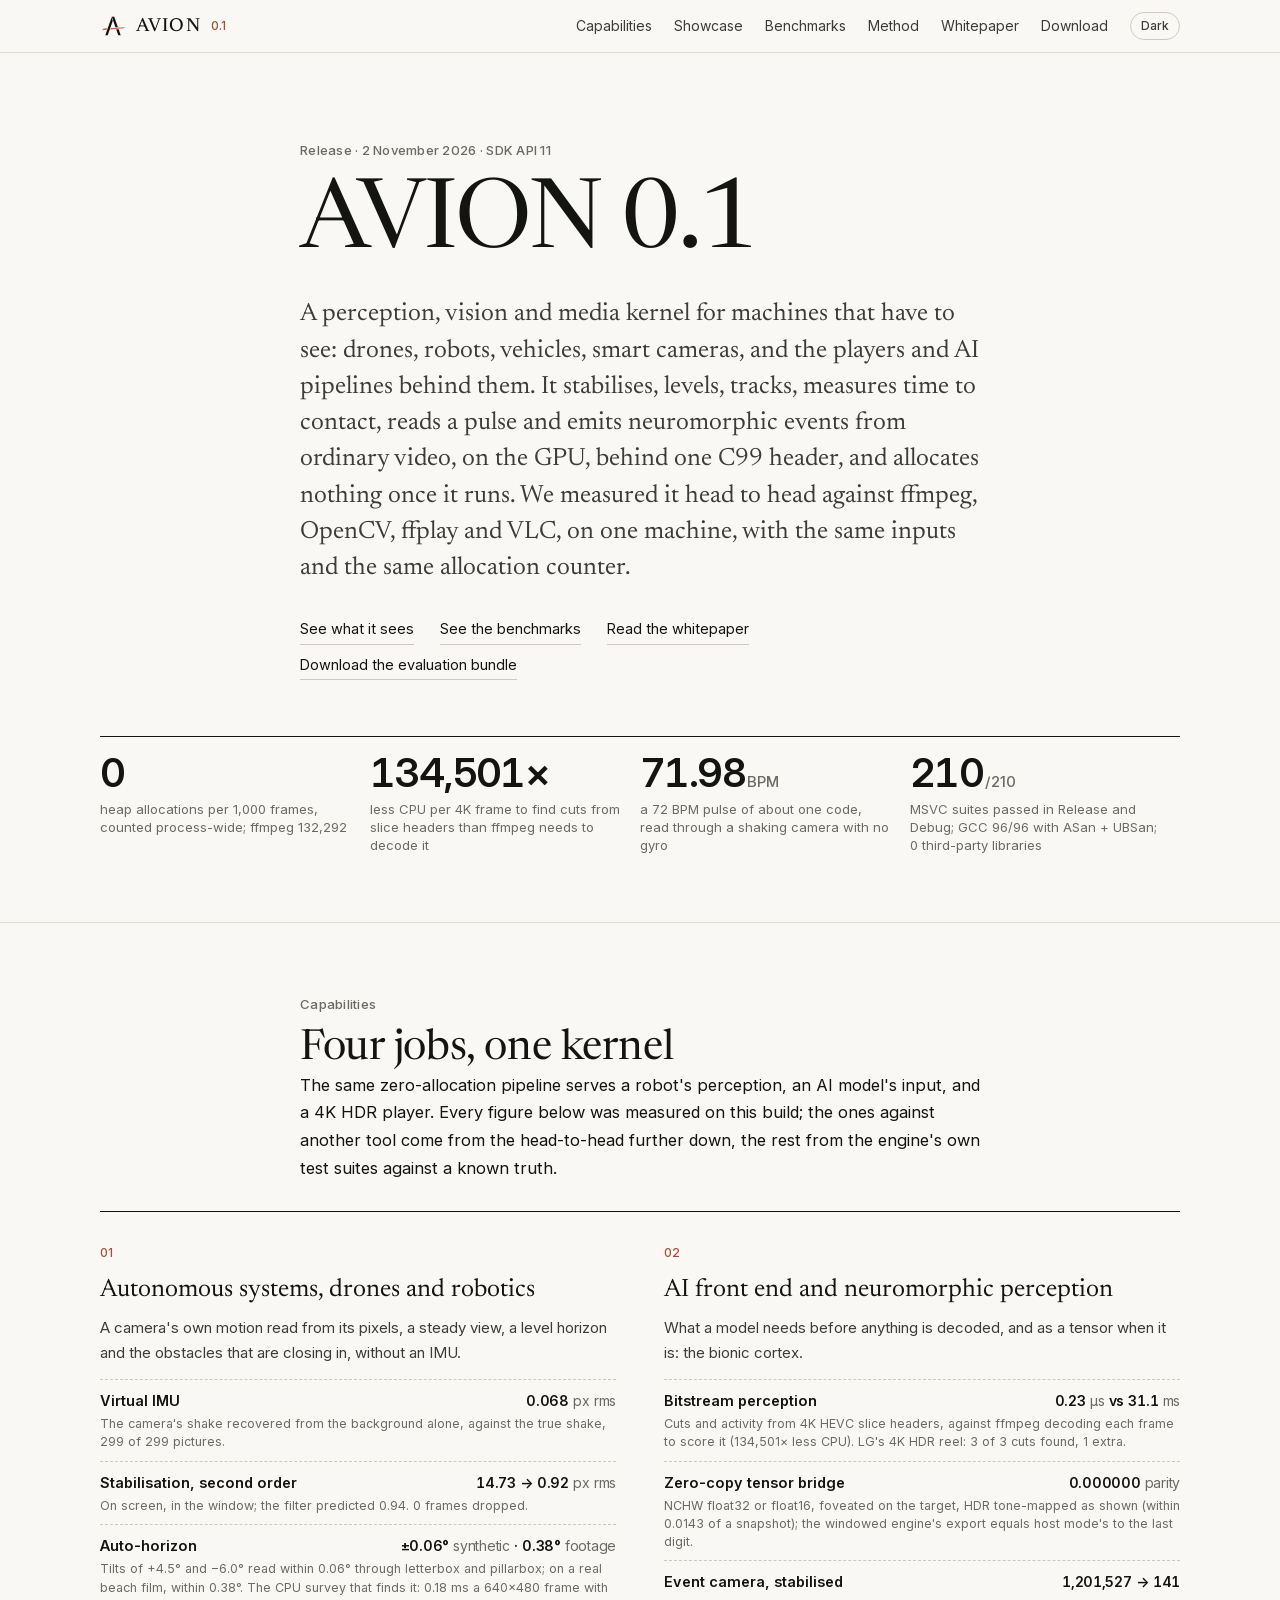
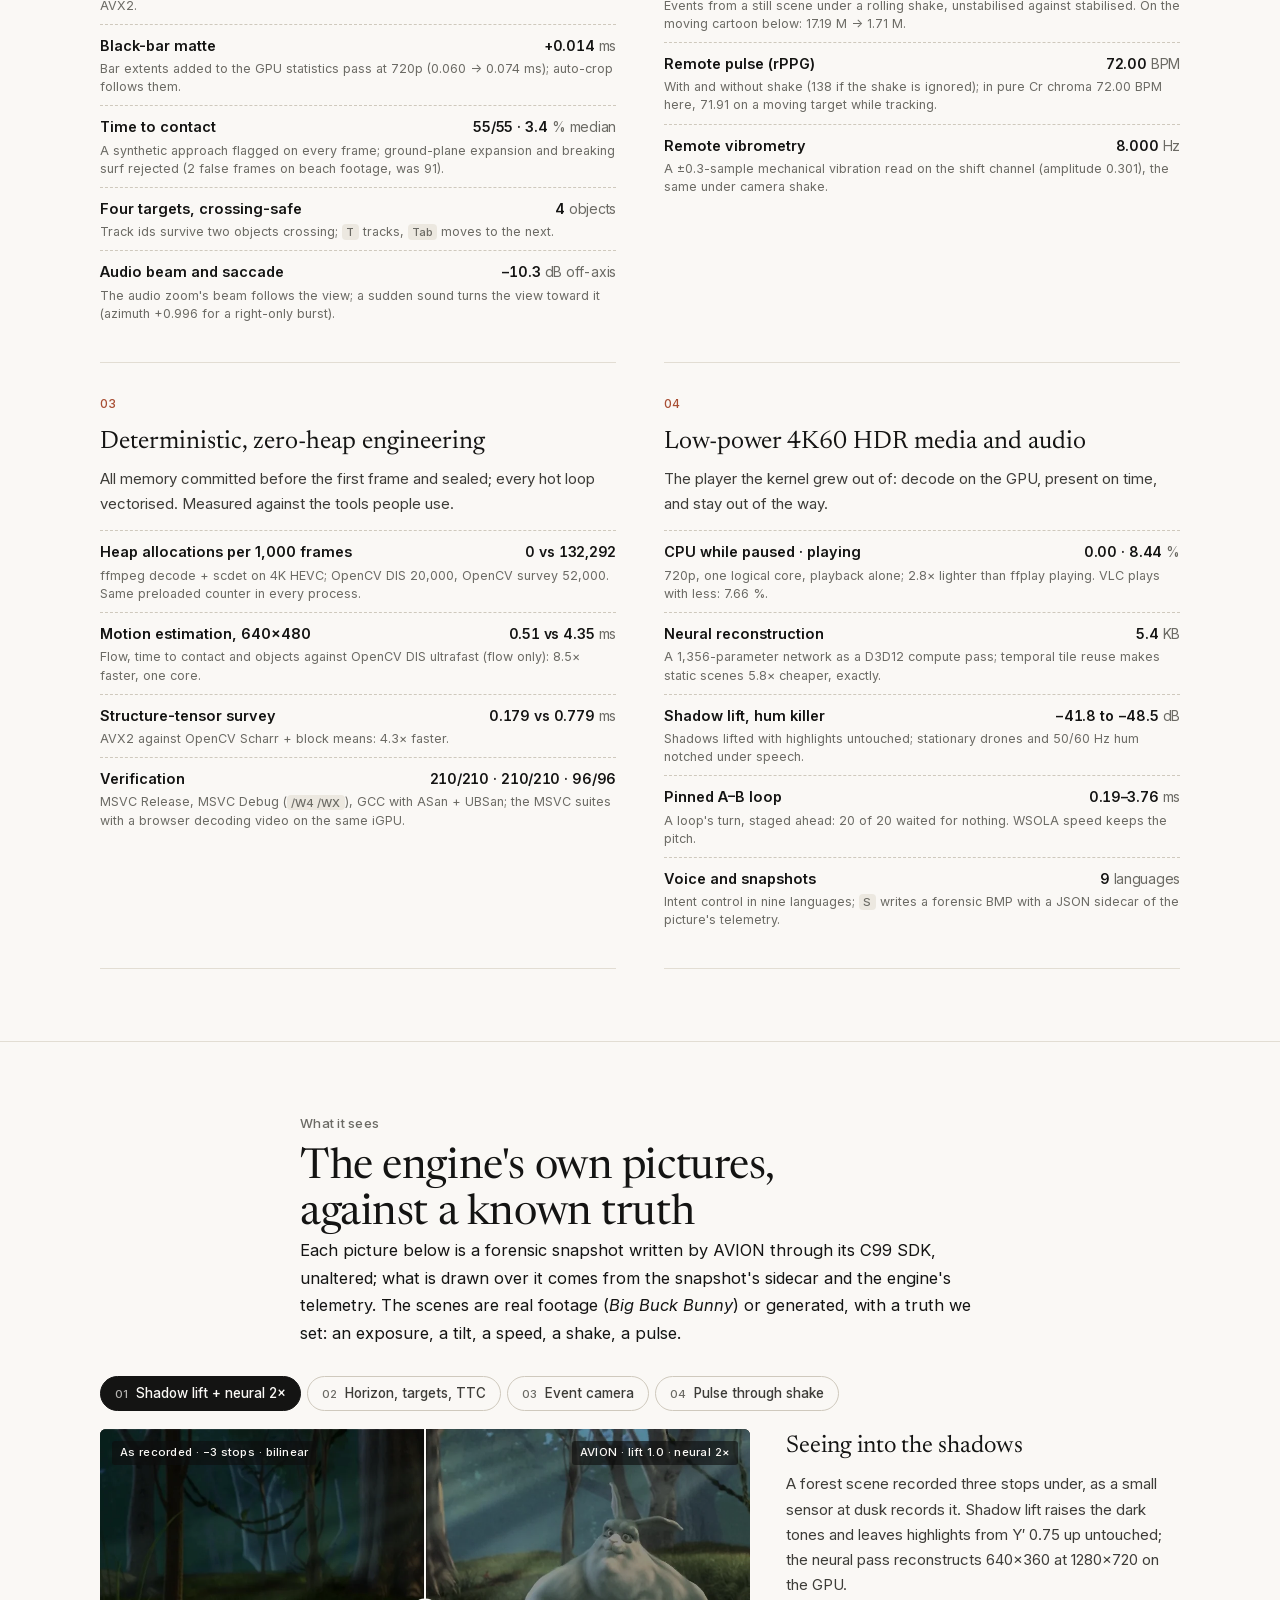
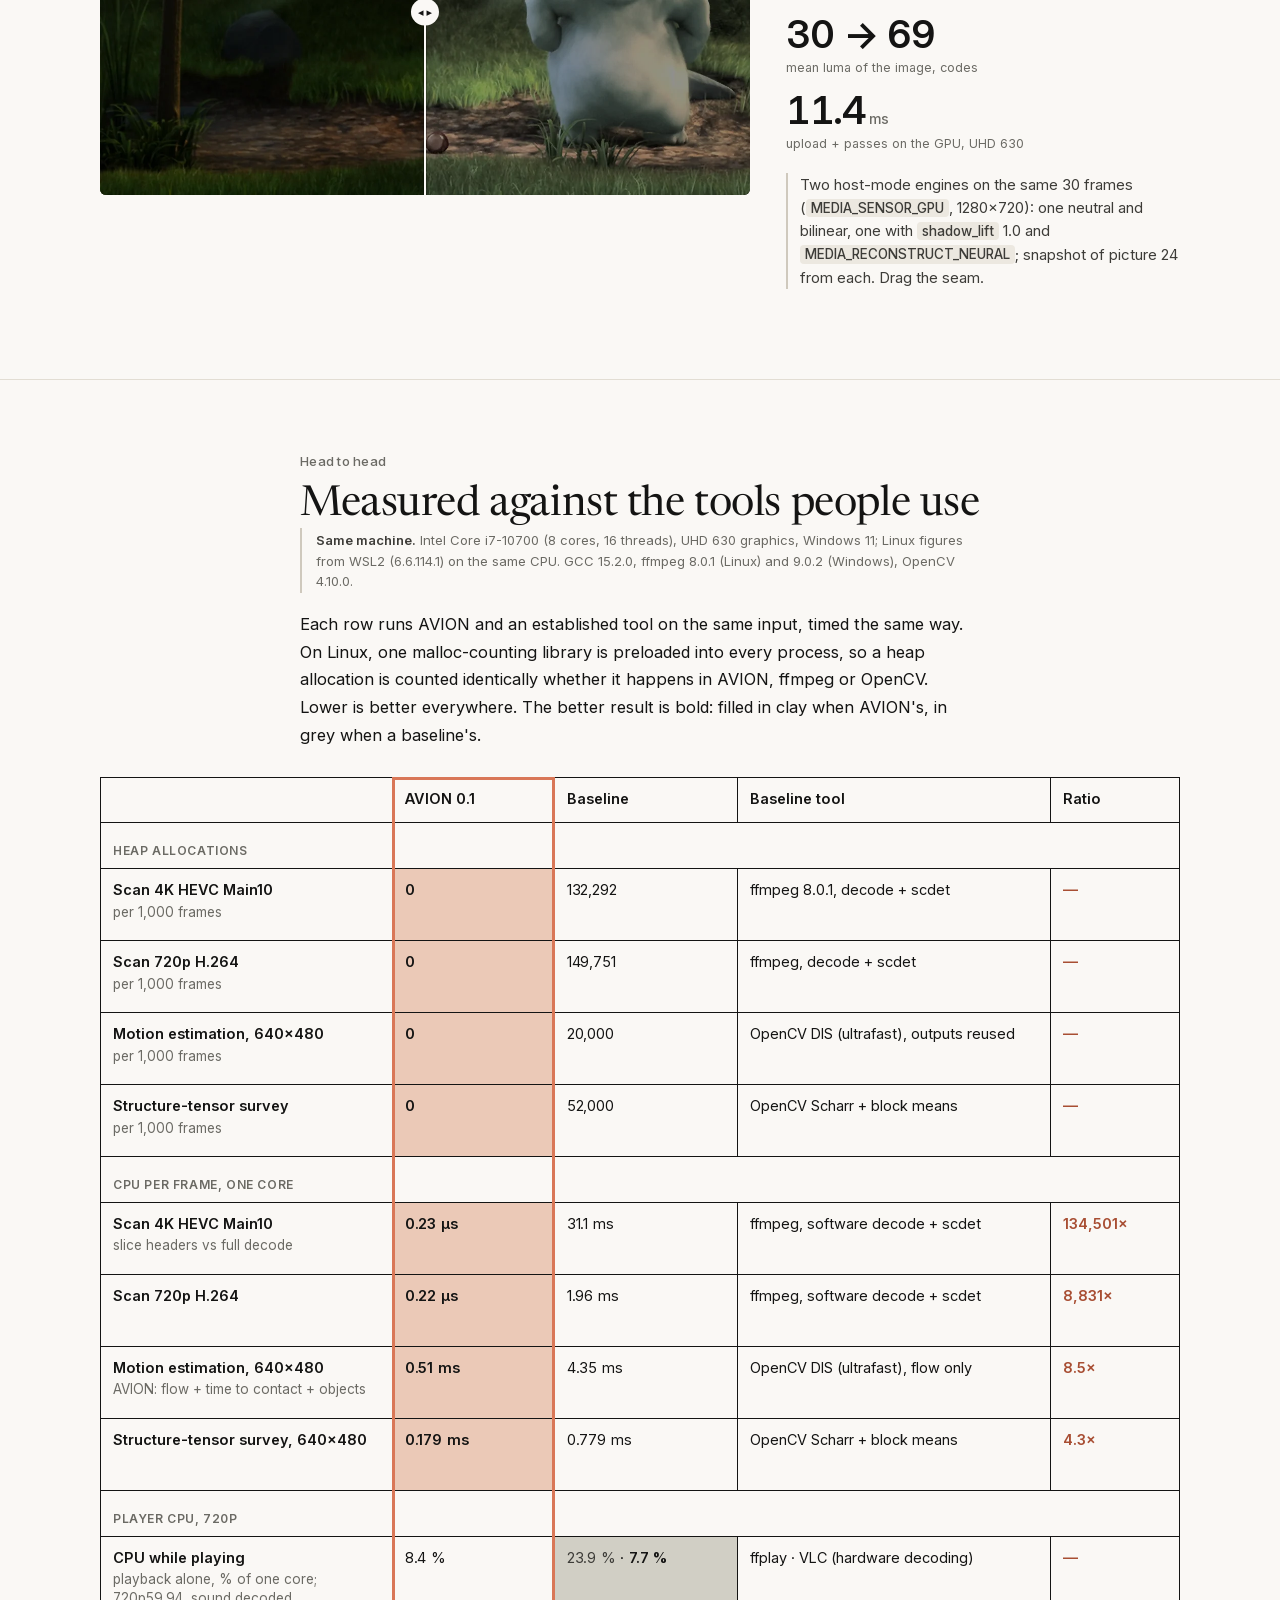
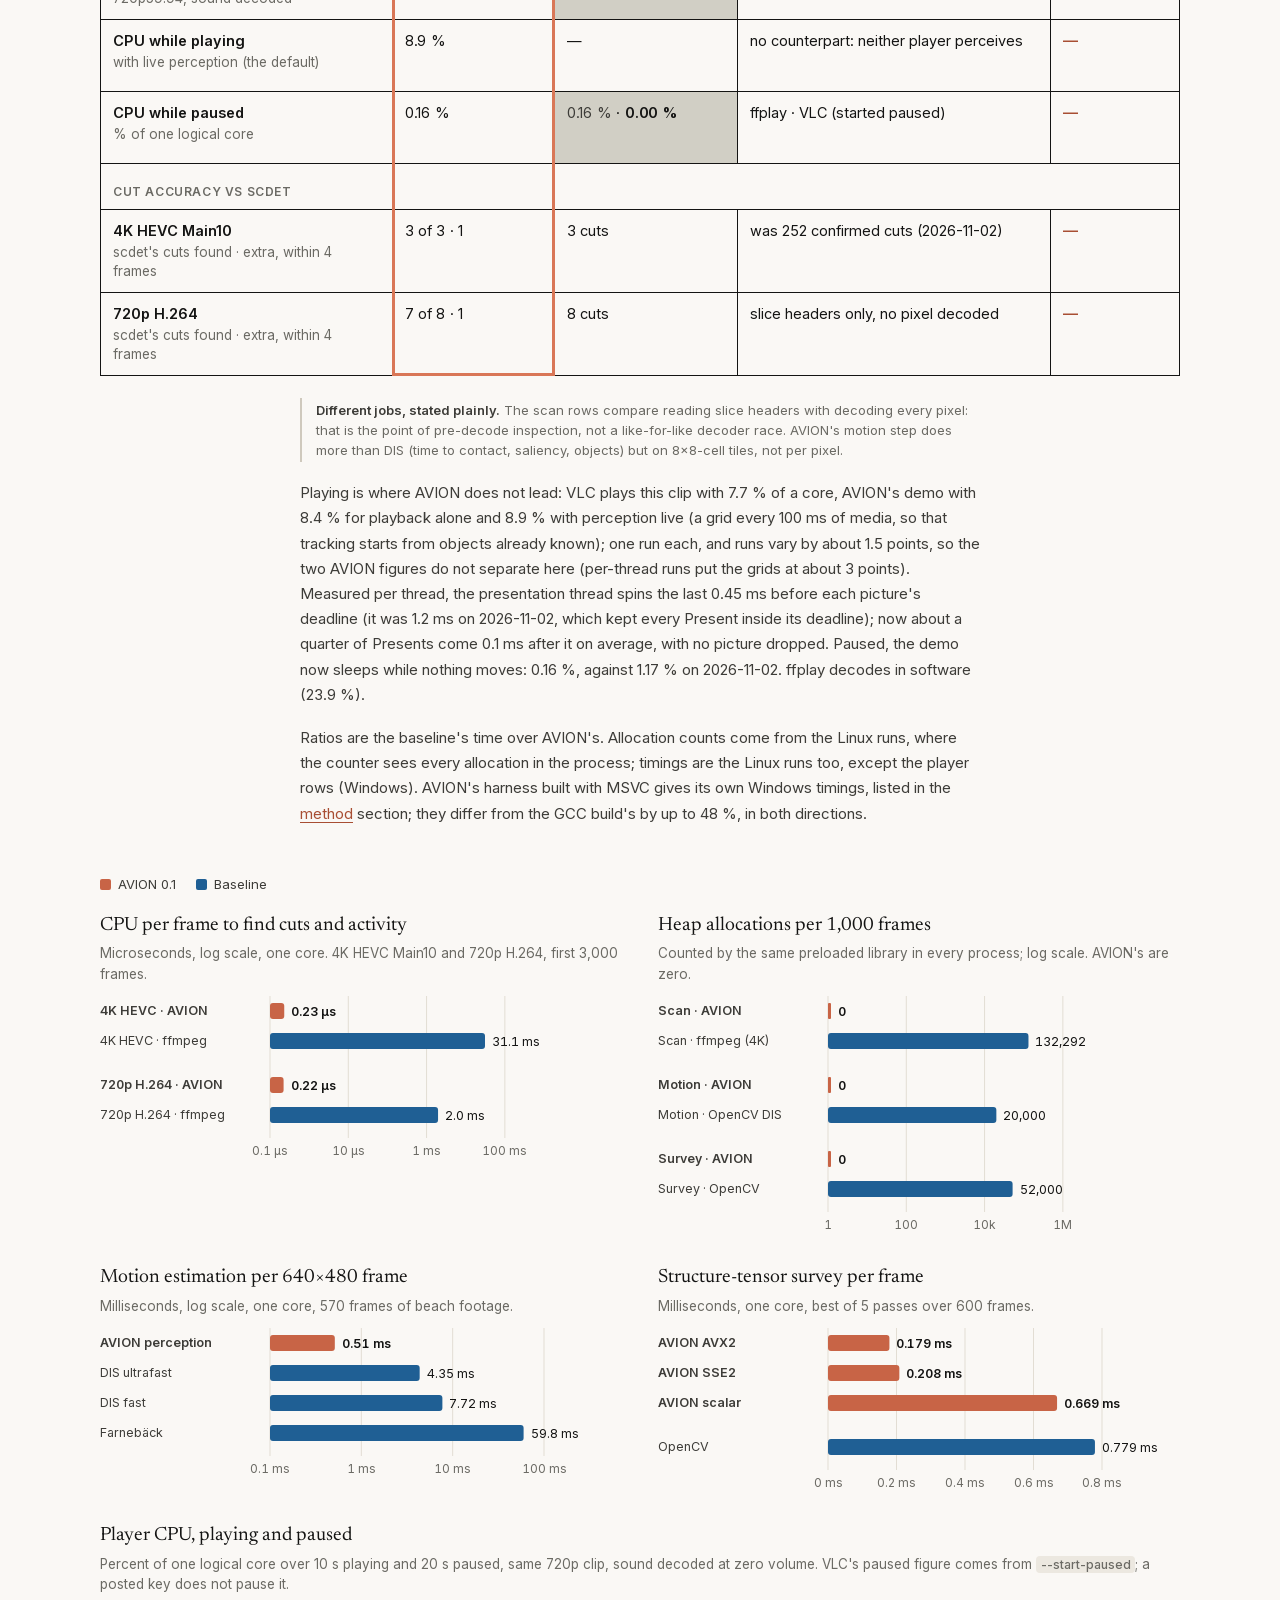
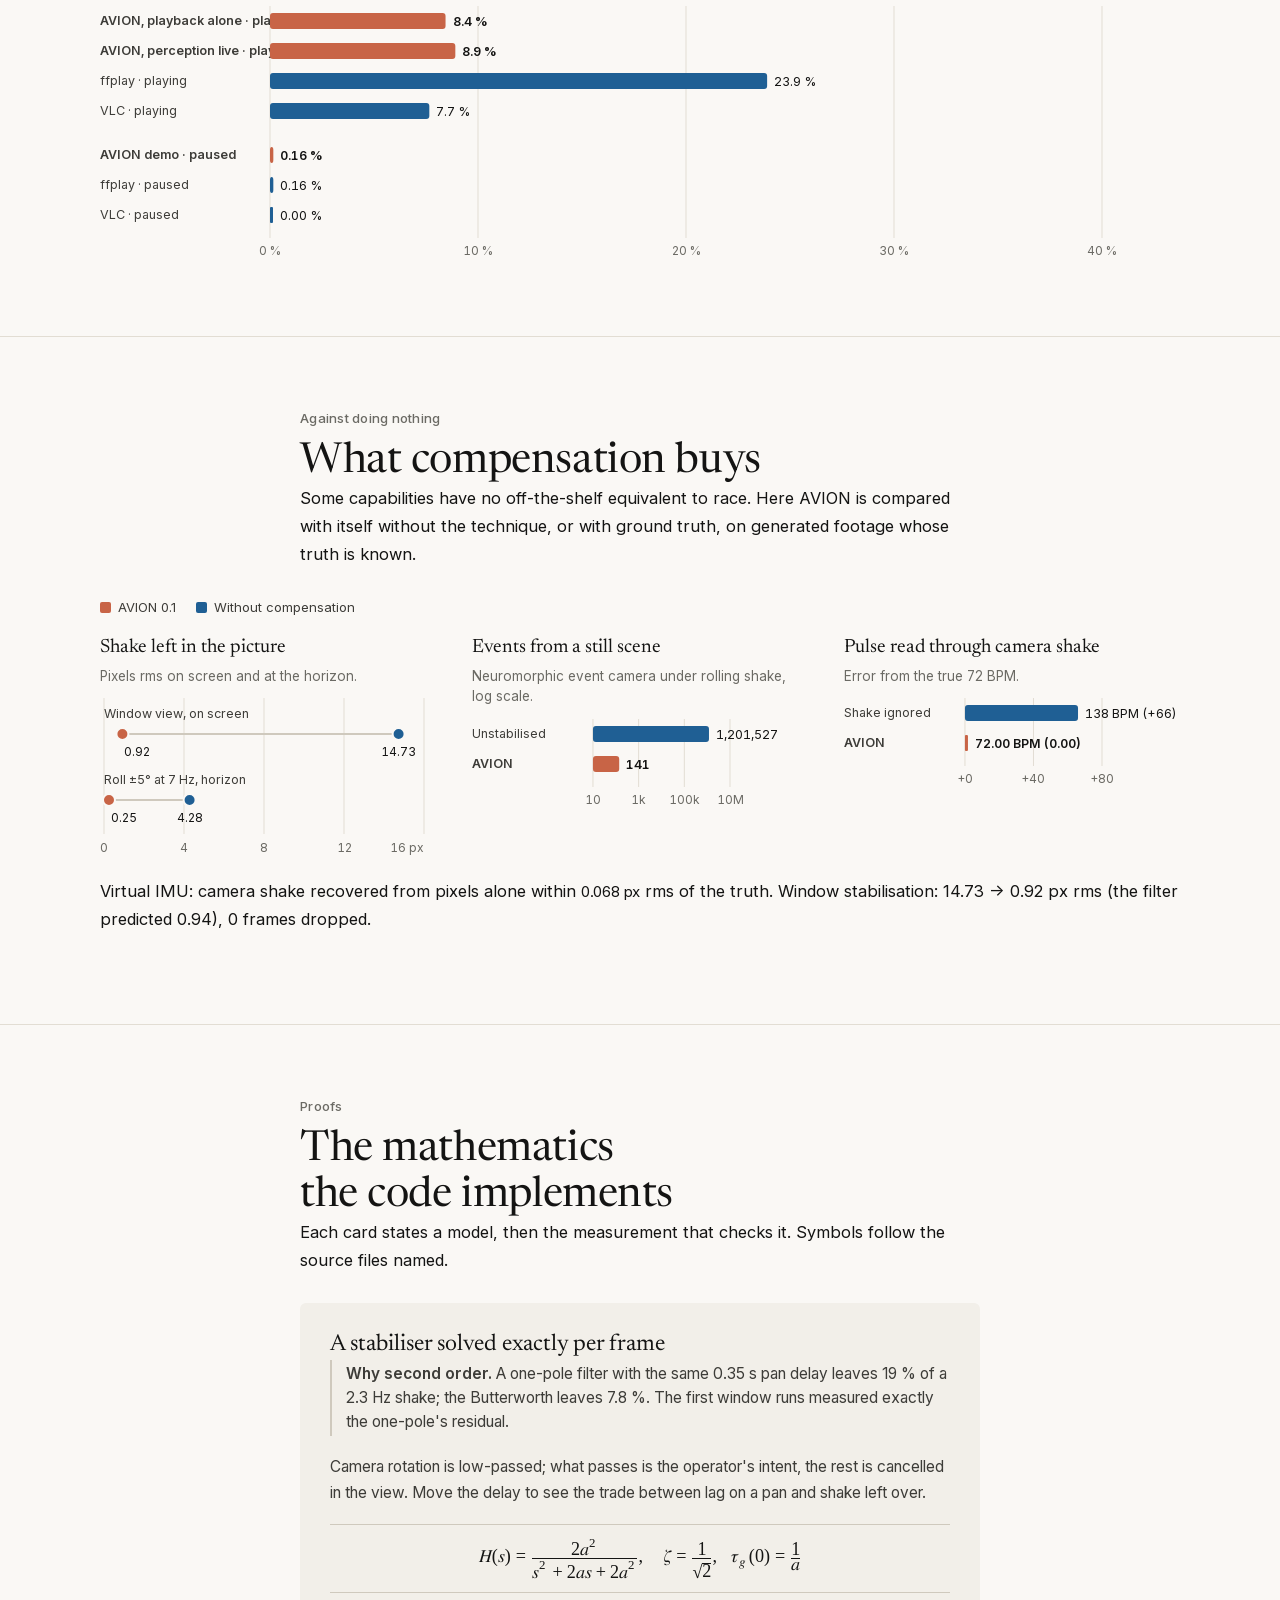
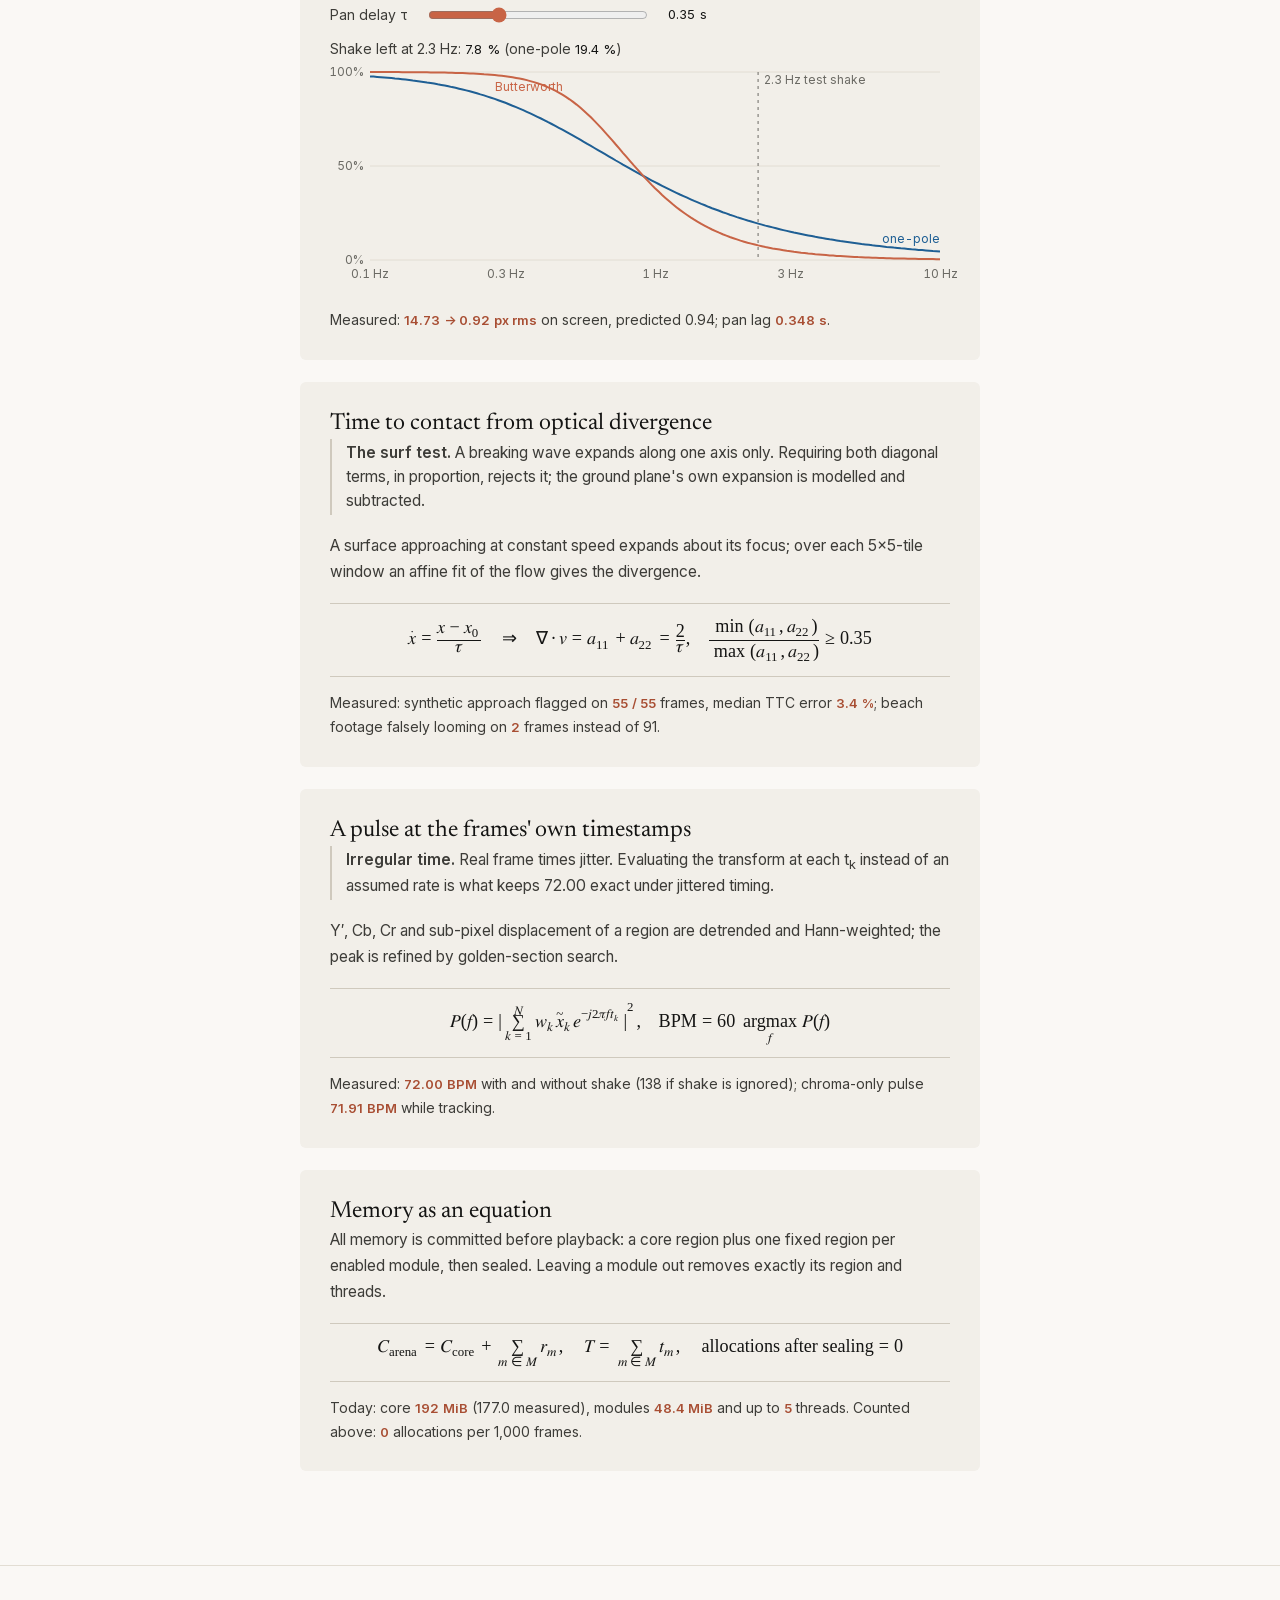
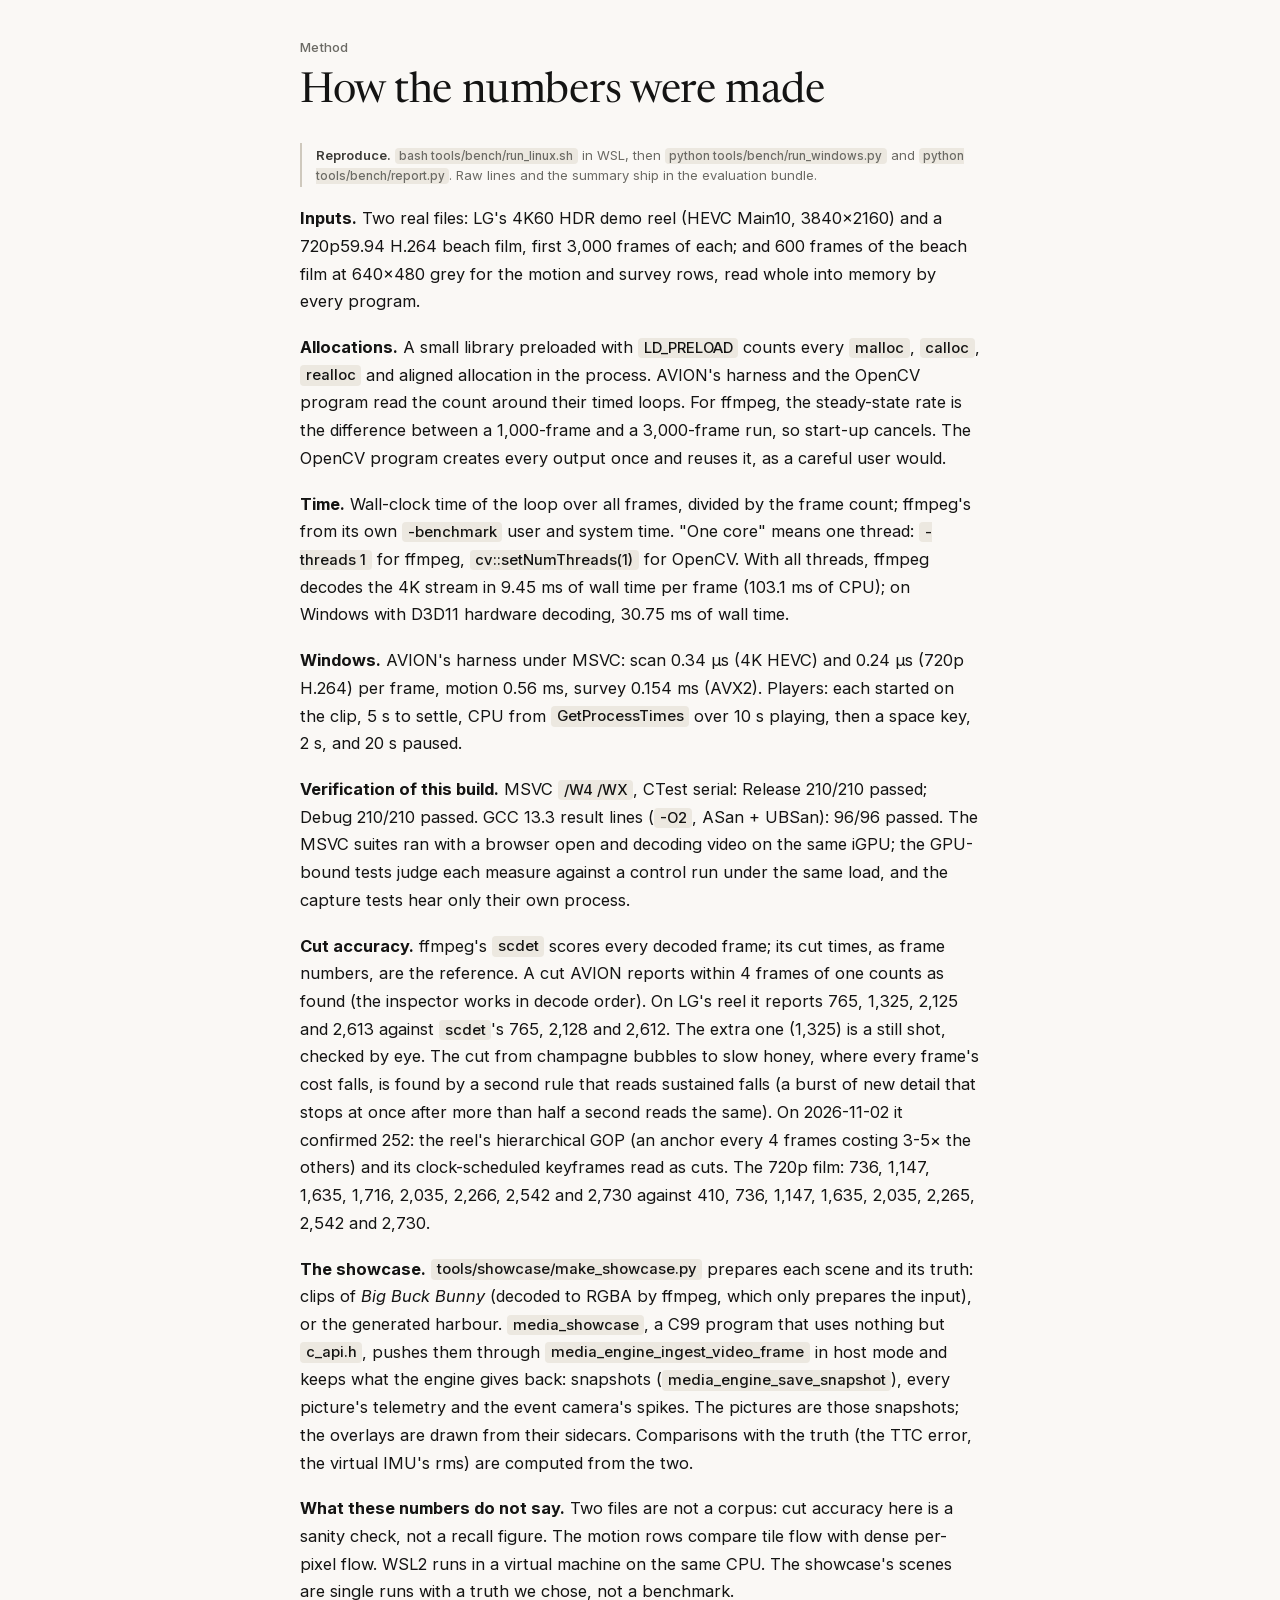
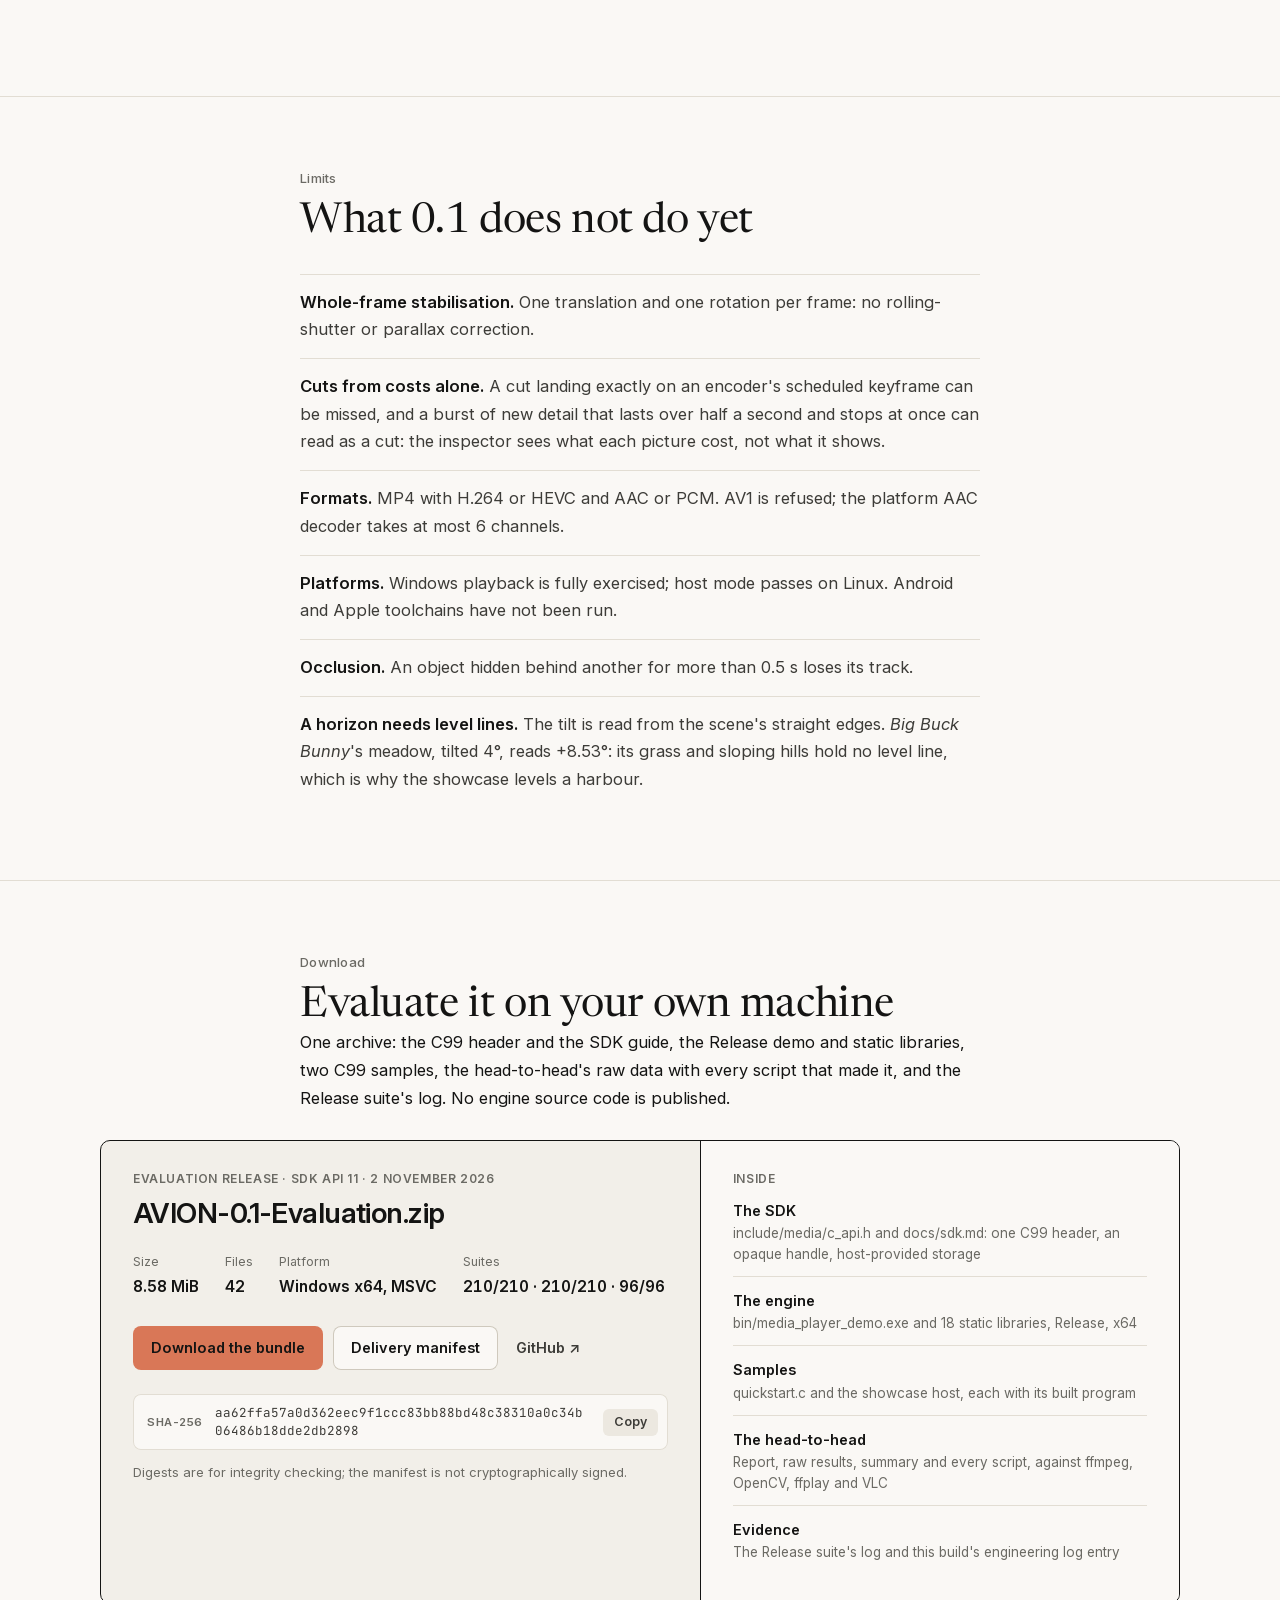
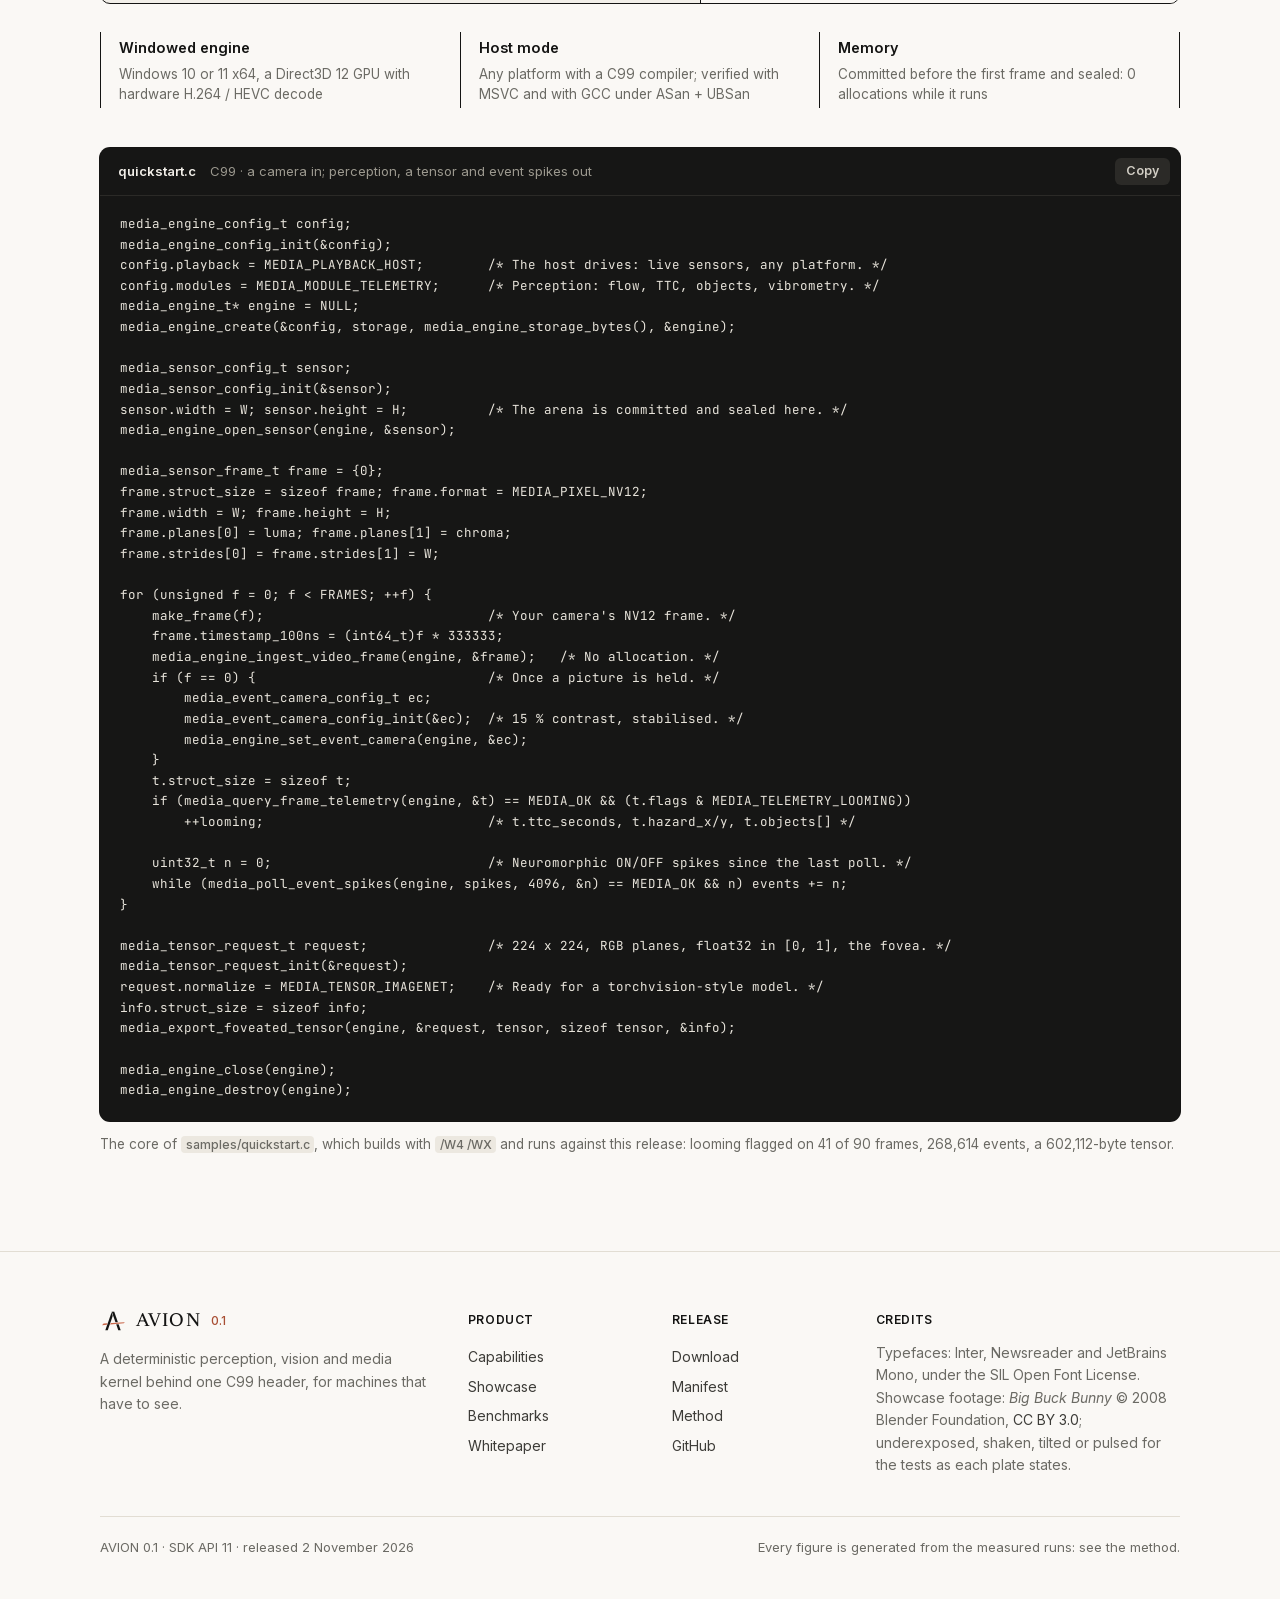
==== index.html @ df880e60 "Link previews: Open Graph and Twitter card tags with a 1200 x 675 image Co-Authored-By: Claude Opus " ====
<!doctype html>
<html lang="en">
<head>
<meta charset="utf-8">
<meta name="viewport" content="width=device-width, initial-scale=1, viewport-fit=cover">
<title>AVION 0.1</title>
<meta name="claude:viewport-fit-sides" content="cover">
<meta name="description" content="AVION 0.1: a deterministic perception, vision and media kernel behind one C99 header, measured head to head against ffmpeg, OpenCV, ffplay and VLC.">
<link rel="icon" href="assets/avion-01-icon.svg" type="image/svg+xml">
<meta property="og:type" content="website">
<meta property="og:site_name" content="AVION 0.1">
<meta property="og:title" content="AVION 0.1: a perception kernel that sees, and allocates nothing">
<meta property="og:description" content="A perception kernel that sees, and allocates nothing: stabilised, levelled, tracked and measured on the GPU behind one C99 header. Measured against ffmpeg, OpenCV and VLC.">
<meta property="og:url" content="https://5645hm-a11y.github.io/avion/">
<meta property="og:image" content="https://5645hm-a11y.github.io/avion/assets/og-card.png">
<meta property="og:image:width" content="1200">
<meta property="og:image:height" content="675">
<meta property="og:image:alt" content="AVION 0.1: zero heap allocations against 132,292 in ffmpeg, an event camera stabilised with no gyro, and four measured comparisons.">
<meta name="twitter:card" content="summary_large_image">
<meta name="twitter:image" content="https://5645hm-a11y.github.io/avion/assets/og-card.png">
<style>
@font-face { font-family: "Newsreader"; font-style: normal; font-weight: 200 800; font-display: swap; src: url("assets/fonts/Newsreader-normal.woff2") format("woff2"); }
@font-face { font-family: "Newsreader"; font-style: italic; font-weight: 200 800; font-display: swap; src: url("assets/fonts/Newsreader-italic.woff2") format("woff2"); }
@font-face { font-family: "Inter"; font-style: normal; font-weight: 100 900; font-display: swap; src: url("assets/fonts/InterVariable.woff2") format("woff2"); }
@font-face { font-family: "Inter"; font-style: italic; font-weight: 100 900; font-display: swap; src: url("assets/fonts/InterVariable-Italic.woff2") format("woff2"); }
@font-face { font-family: "JetBrains Mono"; font-style: normal; font-weight: 100 800; font-display: swap; src: url("assets/fonts/JetBrainsMono-normal.woff2") format("woff2"); }
</style>
<style>
/* AVION 0.1 site: a research release on warm paper. One reading column (680px) with margin notes on wide screens, figures that
   break out to 1080px. Text and every figure in Inter (lining figures, the plain round zero: the slashed one is off), headings in
   Newsreader; monospace only for the C99 code block and the SHA-256 digests. The benchmark table is a ruled grid. Light first; obsidian dark by system setting or the toggle. */
:root {
  --paper: #FAF8F5; --card: #F2EFE9; --sunk: #ECE8E0; --ink: #141413; --ink-2: #3D3C38; --muted: #6B6A64; --rule: #E2DDD3; --rule-2: #CFC9BD;
  --clay: #C86446; --clay-ink: #A84E33; --slate: #2D5A7B;
  --s-base: #1F5F94; --s-avion: #C86446;
  --serif: "Newsreader", "Iowan Old Style", Georgia, "Times New Roman", serif;
  --sans: "Inter", "Segoe UI", system-ui, -apple-system, sans-serif;
  --mono: "JetBrains Mono", "Cascadia Mono", Consolas, "SF Mono", ui-monospace, monospace;
  --num: "Inter", "Segoe UI", system-ui, -apple-system, sans-serif;
  --figures: "tnum" 1, "lnum" 1, "zero" 0, "ss01" 0;
  --figure-space: .04em;
  --win: #EBC9B7; --rival: #D1CFC5; --edge: #D97757; --grid: var(--ink); /* The table: AVION's wins, a baseline's wins, AVION's column. */
  color-scheme: light;
}
@media (prefers-color-scheme: dark) {
  :root:not([data-theme="light"]) {
    --paper: #121211; --card: #1B1A18; --sunk: #232220; --ink: #F2EFE9; --ink-2: #D2CEC5; --muted: #9C998F; --rule: #2B2A27; --rule-2: #3A3935;
    --clay: #D4704C; --clay-ink: #E08A6A; --slate: #7FA6C6; --s-base: #4E8FC8; --s-avion: #D4704C; color-scheme: dark;
    --win: color-mix(in srgb, #EBC9B7 16%, #121211); --rival: #2E2D2A; --grid: #3A3935;
  }
}
:root[data-theme="dark"] {
  --win: color-mix(in srgb, #EBC9B7 16%, #121211); --rival: #2E2D2A; --grid: #3A3935;
  --paper: #121211; --card: #1B1A18; --sunk: #232220; --ink: #F2EFE9; --ink-2: #D2CEC5; --muted: #9C998F; --rule: #2B2A27; --rule-2: #3A3935;
  --clay: #D4704C; --clay-ink: #E08A6A; --slate: #7FA6C6; --s-base: #4E8FC8; --s-avion: #D4704C; color-scheme: dark;
}
* { box-sizing: border-box; }
html { -webkit-text-size-adjust: 100%; }
body { margin: 0; background: var(--paper); color: var(--ink); font: 16.5px/1.68 var(--sans); -webkit-font-smoothing: antialiased; font-feature-settings: "calt" 1, "zero" 0; }
body::before { content: ""; position: fixed; inset: 0 0 auto; height: env(safe-area-inset-top, 0px); z-index: 10; background: var(--paper); }
a { color: var(--clay-ink); text-decoration-thickness: 1px; text-underline-offset: 3px; }
a:hover { color: var(--ink); }
:focus-visible { outline: 2px solid var(--clay); outline-offset: 3px; border-radius: 2px; }
.gutter { padding-left: max(16px, env(safe-area-inset-left, 0px)); padding-right: max(16px, env(safe-area-inset-right, 0px)); }
.num, .mono { font-family: var(--num); font-variant-numeric: tabular-nums lining-nums; font-feature-settings: var(--figures); font-size: .92em; letter-spacing: -.02em; }
.eyebrow { font: 500 13px/1.4 var(--sans); letter-spacing: .02em; color: var(--muted); }
h1, h2, h3 { font-family: var(--serif); font-weight: 400; text-wrap: balance; margin: 0; color: var(--ink); }
h1 { font-size: clamp(48px, 8vw, 96px); line-height: .98; letter-spacing: -.02em; font-variation-settings: "opsz" 72; }
h2 { font-size: clamp(30px, 4vw, 42px); line-height: 1.1; letter-spacing: -.01em; font-variation-settings: "opsz" 60; }
h3 { font-size: 23px; line-height: 1.25; font-variation-settings: "opsz" 30; }
p { margin: 0 0 18px; }
.lede { font-family: var(--serif); font-size: clamp(21px, 2.4vw, 25px); line-height: 1.45; color: var(--ink-2); font-variation-settings: "opsz" 24; }

/* Header */
.top { position: sticky; top: env(safe-area-inset-top, 0px); z-index: 5; background: color-mix(in srgb, var(--paper) 90%, transparent); backdrop-filter: blur(8px); border-bottom: 1px solid var(--rule); }
.top .in { max-width: 1080px; margin: 0 auto; display: flex; align-items: center; justify-content: space-between; gap: 16px; padding-block: 12px; }
.brand { display: flex; align-items: center; gap: 10px; color: var(--ink); text-decoration: none; font: 500 19px/1 var(--serif); letter-spacing: .06em; }
.brand svg { width: 26px; height: 26px; }
.brand small { font: 500 12px/1 var(--num); color: var(--clay-ink); letter-spacing: 0; }
.top nav { display: flex; align-items: center; flex-wrap: wrap; gap: 4px 22px; font-size: 14px; }
.top nav a { color: var(--ink-2); text-decoration: none; }
.top nav a:hover { color: var(--ink); }
.theme { appearance: none; border: 1px solid var(--rule-2); background: transparent; color: var(--ink-2); font: 500 12px/1 var(--sans); padding: 7px 10px; border-radius: 999px; cursor: pointer; }
.theme:hover { color: var(--ink); border-color: var(--ink-2); }
@media (max-width: 640px) { .top nav .opt { display: none; } }

/* Reading column, margin notes, wide figures */
.col { max-width: 680px; margin: 0 auto; position: relative; }
.wide { max-width: 1080px; margin: 0 auto; }
.note { float: right; clear: right; width: 230px; margin: 4px -270px 16px 0; font-size: 13px; line-height: 1.55; color: var(--muted); }
.note b { color: var(--ink-2); font-weight: 600; }
@media (max-width: 1340px) { .note { float: none; width: auto; margin: 0 0 18px; padding: 2px 0 2px 14px; border-left: 2px solid var(--rule-2); } }
section { padding-block: 72px; }
section + section { border-top: 1px solid var(--rule); }
.head { margin-bottom: 28px; }
.head .eyebrow { margin-bottom: 12px; }

/* Benchmark table (the launch table) */
.bt { width: 100%; min-width: 0; border-collapse: separate; border-spacing: 0; table-layout: fixed; font: 400 14.5px/1.4 var(--sans); font-variant-numeric: lining-nums proportional-nums; font-feature-settings: "lnum" 1, "pnum" 1, "zero" 0; color: var(--ink); }
.bt.h2h { min-width: 760px; }
.bt.h2h-wp { min-width: 620px; }
.bt col.m { width: 27%; } .bt col.a { width: 15%; } .bt col.b { width: 17%; } .bt col.t { width: 29%; } .bt col.r { width: 12%; }
.bt th, .bt td { box-sizing: border-box; border-bottom: 1px solid var(--grid); border-left: 1px solid var(--grid); text-align: left; vertical-align: top; height: 72px; padding: 11px 12px; font-weight: 400; }
.bt tr > :last-child { border-right: 1px solid var(--grid); }
.bt thead th { border-top: 1px solid var(--grid); height: 46px; vertical-align: baseline; white-space: nowrap; font-weight: 600; font-size: 14.5px; color: var(--ink); }
.bt td:first-child { font-weight: 600; }
.bt td .sub { display: block; font-weight: 400; font-size: 13.5px; color: var(--muted); line-height: 1.4; margin-top: 2px; }
.bt td.v { white-space: nowrap; letter-spacing: -.005em; }
.bt td.v.win { font-weight: 600; background: var(--win); }
.bt td.v > span { color: var(--ink-2); }
.bt td.v:has(> span.w) { background: var(--rival); }
.bt td.v > span.w { color: var(--ink); font-weight: 600; }
.bt td.x { font-weight: 600; color: var(--clay-ink); white-space: nowrap; }
/* AVION's column, outlined in clay from the header to the last row. */
.bt:is(.h2h, .h2h-wp) th:nth-child(2), .bt:is(.h2h, .h2h-wp) td:nth-child(2) { position: relative; }
.bt:is(.h2h, .h2h-wp) th:nth-child(2)::after, .bt:is(.h2h, .h2h-wp) td:nth-child(2)::after { content: ""; position: absolute; inset: -1px; border-left: 3px solid var(--edge); border-right: 3px solid var(--edge); pointer-events: none; }
.bt:is(.h2h, .h2h-wp) thead th:nth-child(2) { box-shadow: inset 0 2px 0 var(--edge); }
.bt:is(.h2h, .h2h-wp) thead th:nth-child(2)::after { border-top: 1px solid var(--edge); }
.bt:is(.h2h, .h2h-wp) tbody tr:last-child td:nth-child(2)::after { border-bottom: 3px solid var(--edge); }
/* Several baselines in one cell: one per line, each with its tool. */
.bt td.v.stack { white-space: normal; }
.bt td.v.stack > span { display: block; color: var(--ink-2); }
.bt td.v.stack > span + span { margin-top: 4px; }
.bt td.v.stack > span small { font-size: 12.5px; color: var(--muted); font-weight: 400; margin-left: 6px; }
.bt td.v.stack:has(> span.w) { background: var(--rival); }
.bt tr.group td { height: auto; padding: 20px 12px 8px; font-size: 12px; font-weight: 600; letter-spacing: .05em; text-transform: uppercase; color: var(--muted); }
.scroll { overflow-x: auto; }

/* Figures */
figure { margin: 0; }
.figs { display: grid; grid-template-columns: repeat(2, minmax(0, 1fr)); gap: 28px 36px; }
.figs.three { grid-template-columns: repeat(3, minmax(0, 1fr)); }
@media (max-width: 900px) { .figs, .figs.three { grid-template-columns: minmax(0, 1fr); } }
.fig { min-width: 0; }
.fig h3 { font-size: 19px; }
.fig .cap { font-size: 13.5px; color: var(--muted); line-height: 1.5; margin: 6px 0 12px; }
.chart { position: relative; width: 100%; }
.chart svg { display: block; width: 100%; overflow: visible; }
.chart text { font-family: var(--sans); font-variant-numeric: tabular-nums lining-nums; font-feature-settings: var(--figures); }
.legend { display: flex; flex-wrap: wrap; gap: 6px 20px; font-size: 13px; color: var(--ink-2); margin: 0 0 18px; }
.legend i { display: inline-block; width: 11px; height: 11px; border-radius: 2px; margin-right: 7px; vertical-align: -1px; }
.tip { font-variant-numeric: tabular-nums lining-nums; position: absolute; pointer-events: none; background: var(--ink); color: var(--paper); padding: 7px 10px; border-radius: 4px; font: 12.5px/1.45 var(--sans); white-space: nowrap; z-index: 3; transform: translate(-50%, calc(-100% - 10px)); }
.tip .m { opacity: .7; }
details.data { margin-top: 10px; font-size: 13px; color: var(--muted); }
details.data summary { cursor: pointer; }
details.data table { width: 100%; border-collapse: collapse; margin-top: 8px; }
details.data td, details.data th { text-align: left; padding: 5px 10px 5px 0; border-bottom: 1px solid var(--rule); }
details.data td.n { font-family: var(--num); white-space: nowrap; }

/* Proof cards */
.proof { background: var(--card); border-radius: 6px; padding: 28px 30px; margin: 0 0 22px; }
.proof .eq { overflow-x: auto; padding: 14px 0; margin: 6px 0; border-top: 1px solid var(--rule-2); border-bottom: 1px solid var(--rule-2); }
.proof p { font-size: 15.5px; color: var(--ink-2); }
.proof .check { font-size: 14px; color: var(--ink-2); margin: 14px 0 0; }
.proof .check b { font-family: var(--num); font-weight: 600; color: var(--clay-ink); font-size: 13px; }
math { font-size: 1.1em; color: var(--ink); }
.ctrl { display: flex; flex-wrap: wrap; align-items: center; gap: 10px 18px; font-size: 14px; color: var(--ink-2); margin: 10px 0 4px; }
.ctrl input[type=range] { width: 220px; accent-color: var(--clay); }
.ctrl output { font-family: var(--num); font-size: 13px; color: var(--ink); }

/* Lists, footer */
.limits { list-style: none; padding: 0; margin: 0; }
.limits li { padding: 14px 0; border-top: 1px solid var(--rule); color: var(--ink-2); }
.limits li b { color: var(--ink); font-weight: 600; }
pre { font-variant-ligatures: none; background: var(--card); border-radius: 6px; padding: 14px 16px; overflow-x: auto; font: 13px/1.6 var(--mono); color: var(--ink); }
code { font-family: var(--num); font-size: .9em; font-weight: 500; background: var(--sunk); padding: .08em .38em; border-radius: 4px; }
pre code { font-feature-settings: "calt" 0, "liga" 0; font-variant-ligatures: none; font-family: var(--mono); font-size: 1em; font-weight: 400; background: none; padding: 0; border-radius: 0; }
footer { border-top: 1px solid var(--rule); padding-block: 40px 64px; color: var(--muted); font-size: 14px; }
footer .hash, .hash { font-family: var(--mono); font-size: 12.5px; overflow-wrap: anywhere; color: var(--ink-2); }
/* Display figures: Newsreader's lining, tabular figures at a tight optical size. */
.fig-display { font-family: var(--num); font-weight: 600; font-variant-numeric: lining-nums tabular-nums; font-feature-settings: "lnum" 1, "tnum" 1, "zero" 0; letter-spacing: -.035em; }

/* Capabilities: four pillars, each a list of measured figures */
.pillars { display: grid; grid-template-columns: repeat(2, minmax(0, 1fr)); gap: 0 48px; border-top: 1px solid var(--ink); }
@media (max-width: 860px) { .pillars { grid-template-columns: minmax(0, 1fr); } }
.pillar { padding: 26px 0 30px; border-bottom: 1px solid var(--rule); min-width: 0; }
.pillar .no { font: 500 12px/1 var(--num); color: var(--clay-ink); letter-spacing: .04em; }
.pillar h3 { margin: 10px 0 8px; font-size: 25px; }
.pillar > p { font-size: 15px; color: var(--ink-2); margin-bottom: 14px; }
.kv { list-style: none; margin: 0; padding: 0; }
.kv li { display: grid; grid-template-columns: minmax(0, 1fr) auto; gap: 2px 18px; align-items: baseline; padding: 9px 0; border-top: 1px dashed var(--rule-2); font-size: 14.5px; color: var(--ink-2); }
.kv li b { font-weight: 600; color: var(--ink); }
.kv li .v { font-weight: 600; font-family: var(--num); font-variant-numeric: tabular-nums lining-nums; font-feature-settings: var(--figures); font-size: 14px; letter-spacing: -.02em; color: var(--ink); white-space: nowrap; text-align: right; }
.kv li .v i { font-style: normal; font-weight: 400; color: var(--muted); }
.kv li small { grid-column: 1 / -1; font-size: 12.5px; color: var(--muted); line-height: 1.45; }
@media (max-width: 520px) { .kv li { grid-template-columns: minmax(0, 1fr); } .kv li .v { text-align: left; white-space: normal; } }

/* Showcase: engine snapshots with the engine's own telemetry drawn over them */
.tabs { display: flex; flex-wrap: wrap; gap: 6px; margin: 0 0 18px; }
.tabs button { appearance: none; border: 1px solid var(--rule-2); background: transparent; color: var(--ink-2); font: 500 13.5px/1 var(--sans); padding: 10px 14px; border-radius: 999px; cursor: pointer; }
.tabs button .n { font: 500 11.5px/1 var(--num); color: var(--muted); margin-right: 8px; }
.tabs button:hover { color: var(--ink); border-color: var(--ink-2); }
.tabs button[aria-selected="true"] { background: var(--ink); border-color: var(--ink); color: var(--paper); }
.tabs button[aria-selected="true"] .n { color: var(--paper); opacity: .7; }
.plate { display: grid; grid-template-columns: minmax(0, 1.65fr) minmax(0, 1fr); gap: 24px 36px; align-items: start; }
.plate[hidden] { display: none; }
@media (max-width: 900px) { .plate { grid-template-columns: minmax(0, 1fr); } }
.stage { position: relative; aspect-ratio: 16 / 9; background: #0E0E0D; border-radius: 6px; overflow: hidden; }
.stage > img, .stage svg.ov { position: absolute; inset: 0; width: 100%; height: 100%; display: block; }
.stage .before { position: absolute; inset: 0; clip-path: inset(0 50% 0 0); }
.stage .before img { position: absolute; inset: 0; width: 100%; height: 100%; display: block; }
.stage .seam { position: absolute; top: 0; bottom: 0; left: 50%; width: 2px; margin-left: -1px; background: #FAF8F5; box-shadow: 0 0 0 1px rgba(0,0,0,.25); pointer-events: none; }
.stage .seam::after { content: "◂ ▸"; position: absolute; top: 50%; left: 50%; transform: translate(-50%, -50%); background: #FAF8F5; color: #141413; font: 600 11px/1 var(--sans); padding: 8px 7px; border-radius: 999px; white-space: nowrap; }
.stage .tag { position: absolute; top: 12px; font: 500 11.5px/1 var(--num); letter-spacing: .02em; color: #FAF8F5; background: rgba(14,14,13,.62); padding: 6px 8px; border-radius: 3px; }
.stage .tag.l { left: 12px; } .stage .tag.r { right: 12px; }
.stage input.wipe { position: absolute; inset: 0; width: 100%; height: 100%; margin: 0; opacity: 0; cursor: ew-resize; }
.stage svg.ov text { font-family: var(--num); font-weight: 600; font-variant-numeric: tabular-nums lining-nums; font-feature-settings: var(--figures); }
.inset { position: absolute; left: 12px; top: 12px; width: 30%; border: 1px solid rgba(250,248,245,.75); border-radius: 3px; overflow: hidden; box-shadow: 0 6px 20px rgba(0,0,0,.35); }
.inset img { display: block; width: 100%; height: auto; }
.inset span { position: absolute; left: 6px; top: 6px; font: 500 10.5px/1 var(--num); color: #FAF8F5; background: rgba(14,14,13,.62); padding: 4px 6px; border-radius: 2px; }
.seg { display: inline-flex; flex-wrap: wrap; border: 1px solid var(--rule-2); border-radius: 999px; padding: 3px; margin: 12px 0 0; }
.seg button { appearance: none; border: 0; background: transparent; color: var(--ink-2); font: 500 12.5px/1 var(--sans); padding: 8px 12px; border-radius: 999px; cursor: pointer; }
.seg button[aria-pressed="true"] { background: var(--card); color: var(--ink); box-shadow: inset 0 0 0 1px var(--rule-2); }
.readout h3 { font-size: 24px; margin: 2px 0 10px; }
.readout > p { font-size: 15px; color: var(--ink-2); }
.big { display: flex; flex-wrap: wrap; gap: 10px 28px; margin: 6px 0 16px; }
.big div { min-width: 0; }
.big b { display: block; font: 600 38px/1 var(--num); font-variant-numeric: lining-nums tabular-nums; font-feature-settings: "lnum" 1, "tnum" 1, "zero" 0; letter-spacing: -.035em; color: var(--ink); }
.big b small { font: 500 14px/1 var(--num); color: var(--muted); letter-spacing: 0; margin-left: 3px; }
.big span { font-size: 12.5px; color: var(--muted); }
.how { font-size: 13px; color: var(--muted); line-height: 1.55; border-left: 2px solid var(--rule-2); padding-left: 12px; margin-top: 14px; }

/* Download: the release card, requirements, the quickstart */
.release { display: grid; grid-template-columns: minmax(0, 1.25fr) minmax(0, 1fr); border: 1px solid var(--grid); border-radius: 10px; overflow: hidden; background: var(--card); }
@media (max-width: 860px) { .release { grid-template-columns: minmax(0, 1fr); } }
.rel-main { padding: 30px 32px 28px; min-width: 0; }
.rel-side { padding: 30px 32px 28px; border-left: 1px solid var(--grid); background: var(--paper); min-width: 0; }
@media (max-width: 860px) { .rel-side { border-left: 0; border-top: 1px solid var(--grid); } .rel-main, .rel-side { padding: 24px 20px; } }
.rel-kicker { font: 600 12px/1.3 var(--sans); letter-spacing: .05em; text-transform: uppercase; color: var(--muted); margin: 0 0 10px; }
.rel-main h3 { font: 600 clamp(22px, 3vw, 28px)/1.15 var(--sans); letter-spacing: -.02em; margin: 0 0 22px; overflow-wrap: anywhere; }
.rel-meta { display: grid; grid-template-columns: repeat(4, minmax(0, auto)); justify-content: start; gap: 8px 26px; margin: 0 0 26px; }
@media (max-width: 560px) { .rel-meta { grid-template-columns: repeat(2, minmax(0, 1fr)); } .rel-meta div:last-child { grid-column: 1 / -1; } .rel-meta dd { white-space: normal; } }
.rel-meta dt { font-size: 12.5px; color: var(--muted); margin: 0 0 2px; }
.rel-meta dd { margin: 0; font-weight: 600; font-size: 15.5px; font-variant-numeric: tabular-nums lining-nums; font-feature-settings: var(--figures); color: var(--ink); white-space: nowrap; }
.rel-actions { display: flex; flex-wrap: wrap; gap: 10px; margin: 0 0 24px; }
.btn { display: inline-flex; align-items: center; gap: 8px; height: 44px; padding: 0 18px; border-radius: 8px; font: 600 14.5px/1 var(--sans); text-decoration: none; color: var(--ink); box-shadow: inset 0 0 0 1px var(--rule-2); background: var(--paper); transition: box-shadow .15s, background-color .15s; }
.btn:hover { color: var(--ink); box-shadow: inset 0 0 0 1px var(--ink-2); }
.btn.primary { background: var(--edge); color: #141413; box-shadow: none; }
.btn.primary:hover { background: color-mix(in srgb, var(--edge) 88%, #000); color: #141413; }
.btn.ghost { background: transparent; box-shadow: none; padding: 0 8px; color: var(--ink-2); }
.btn.ghost:hover { color: var(--ink); }
.digest { display: flex; align-items: center; gap: 12px; padding: 10px 10px 10px 14px; border-radius: 8px; background: var(--paper); box-shadow: inset 0 0 0 1px var(--rule); min-width: 0; }
.digest .lbl { font: 600 11.5px/1 var(--sans); letter-spacing: .05em; color: var(--muted); flex: none; }
.digest .hash { flex: 1; min-width: 0; font-size: 12.5px; line-height: 1.45; color: var(--ink-2); }
.copy { flex: none; appearance: none; border: 0; border-radius: 6px; padding: 7px 11px; font: 600 12.5px/1 var(--sans); color: var(--ink-2); background: var(--sunk); cursor: pointer; }
.copy:hover { color: var(--ink); }
.rel-note { font-size: 13px; color: var(--muted); margin: 12px 0 0; }
.rel-list { list-style: none; margin: 0; padding: 0; }
.rel-list li { padding: 12px 0; border-top: 1px solid var(--rule); }
.rel-list li:first-child { border-top: 0; padding-top: 2px; }
.rel-list b { display: block; font-weight: 600; font-size: 14.5px; color: var(--ink); }
.rel-list span { display: block; font-size: 13.5px; line-height: 1.5; color: var(--muted); }
.req { display: grid; grid-template-columns: repeat(3, minmax(0, 1fr)); border-left: 1px solid var(--grid); margin: 28px 0 40px; }
@media (max-width: 760px) { .req { grid-template-columns: minmax(0, 1fr); border-left: 0; } .req div { border-left: 0 !important; border-top: 1px solid var(--grid); } }
.req div { padding: 4px 22px 4px 18px; border-right: 1px solid var(--grid); min-width: 0; }
.req b { display: block; font-weight: 600; font-size: 14.5px; margin-bottom: 4px; }
.req span { display: block; font-size: 13.5px; line-height: 1.5; color: var(--muted); }
.codebox { border-radius: 10px; overflow: hidden; background: #161615; box-shadow: 0 0 0 1px var(--grid); }
.code-bar { display: flex; align-items: center; gap: 14px; padding: 10px 10px 10px 18px; border-bottom: 1px solid #2B2A27; color: #D2CEC5; font-size: 13px; }
.code-bar .file { font-weight: 600; color: #F2EFE9; }
.code-bar .what { flex: 1; min-width: 0; color: #9C998F; white-space: nowrap; overflow: hidden; text-overflow: ellipsis; }
.codebox .copy { background: #2B2A27; color: #D2CEC5; }
.codebox .copy:hover { color: #FAF8F5; }
.codebox pre { margin: 0; border-radius: 0; background: transparent; color: #E8E4DB; padding: 18px 20px 20px; font-size: 12.5px; line-height: 1.65; }
.code-note { font-size: 13.5px; color: var(--muted); margin: 12px 0 0; }

/* Footer: brand, two link columns, credits; a base line */
.site-foot { border-top: 1px solid var(--rule); padding-block: 56px 40px; margin-top: 24px; font-size: 14px; color: var(--muted); }
.foot-grid { display: grid; grid-template-columns: minmax(0, 1.4fr) repeat(2, minmax(0, .7fr)) minmax(0, 1.3fr); gap: 32px 40px; }
@media (max-width: 860px) { .foot-grid { grid-template-columns: repeat(2, minmax(0, 1fr)); } }
@media (max-width: 480px) { .foot-grid { grid-template-columns: minmax(0, 1fr); } }
.foot-grid .brand { margin-bottom: 14px; }
.foot-grid p { margin: 0; line-height: 1.6; }
.foot-col h4 { font: 600 12px/1.3 var(--sans); letter-spacing: .05em; text-transform: uppercase; color: var(--ink); margin: 4px 0 14px; }
.foot-col a { display: block; color: var(--ink-2); text-decoration: none; padding: 3px 0; }
.foot-col a:hover { color: var(--clay-ink); }
.foot-base { display: flex; flex-wrap: wrap; justify-content: space-between; gap: 8px 24px; border-top: 1px solid var(--rule); margin-top: 40px; padding-top: 20px; font-size: 13px; }

@media (prefers-reduced-motion: reduce) { * { transition: none !important; animation: none !important; } }

/* Figures in sans: open the word space between a value, its unit and "vs". */
.num, .mono, .bt td.v, .bt td.x, .kv li .v, .big b, .facts b, .dl span, .ctrl output, .proof .check b, .tip, .stage .tag, .inset span { word-spacing: var(--figure-space); }

.hero { padding-block: 88px 64px; }
.hero h1 { margin: 18px 0 26px; }
.hero .meta { display: flex; flex-wrap: wrap; gap: 8px 26px; margin-top: 30px; font-size: 14.5px; }
.hero .meta a { text-decoration: none; border-bottom: 1px solid var(--rule-2); color: var(--ink); padding-bottom: 2px; }
.hero .meta a:hover { border-color: var(--clay); }
.facts { display: grid; grid-template-columns: repeat(4, minmax(0, 1fr)); border-top: 1px solid var(--ink); margin-top: 56px; }
.facts div { padding: 16px 18px 4px 0; min-width: 0; }
.facts b { display: block; font: 600 40px/1.02 var(--num); font-variant-numeric: lining-nums tabular-nums; font-feature-settings: "lnum" 1, "tnum" 1, "zero" 0; letter-spacing: -.04em; }
.facts b small { font: 500 15px/1 var(--num); color: var(--muted); letter-spacing: 0; margin-left: 2px; }
.facts span { font-size: 13px; color: var(--muted); line-height: 1.4; display: block; margin-top: 6px; }
@media (max-width: 760px) { .facts { grid-template-columns: repeat(2, minmax(0, 1fr)); } }
</style>
</head>
<body>
<header class="top gutter">
  <div class="in">
    <a class="brand" href="#top"><svg viewBox="0 0 512 512" width="26" height="26" aria-hidden="true"><defs><mask id="m1l" maskUnits="userSpaceOnUse" x="0" y="0" width="512" height="512"><rect width="512" height="512" fill="#fff"/><polygon points="360,440 408,440 280,76 232,76" fill="#000" stroke="#000" stroke-width="16"/></mask><mask id="m1c" maskUnits="userSpaceOnUse" x="0" y="0" width="512" height="512"><rect width="512" height="512" fill="#fff"/><polygon points="104,440 152,440 280,76 232,76" fill="#000" stroke="#000" stroke-width="16"/></mask><mask id="m1r" maskUnits="userSpaceOnUse" x="0" y="0" width="512" height="512"><rect width="512" height="512" fill="#fff"/><polygon points="40,342 70,304 488,282 470,300" fill="#000" stroke="#000" stroke-width="16"/></mask></defs><polygon points="104,440 152,440 280,76 232,76" fill="currentColor" mask="url(#m1l)"/><polygon points="360,440 408,440 280,76 232,76" fill="currentColor" mask="url(#m1r)"/><polygon points="40,342 70,304 488,282 470,300" fill="var(--clay)" mask="url(#m1c)"/></svg> AVION <small>0.1</small></a>
    <nav aria-label="Sections">
      <a class="opt" href="#capabilities">Capabilities</a>
      <a href="#showcase">Showcase</a>
      <a href="#benchmarks">Benchmarks</a>
      <a class="opt" href="#method">Method</a>
      <a class="opt" href="whitepaper.html">Whitepaper</a>
      <a href="#download">Download</a>
      <button class="theme" id="theme" type="button" aria-label="Switch between light and dark">Dark</button>
    </nav>
  </div>
</header>

<main id="top">
  <section class="hero gutter">
    <div class="col">
      <p class="eyebrow">Release · 2 November 2026 · SDK API 11</p>
      <h1>AVION 0.1</h1>
      <p class="lede">A perception, vision and media kernel for machines that have to see: drones, robots, vehicles, smart cameras, and the players and AI pipelines behind them. It stabilises, levels, tracks, measures time to contact, reads a pulse and emits neuromorphic events from ordinary video, on the GPU, behind one C99 header, and allocates nothing once it runs. We measured it head to head against ffmpeg, OpenCV, ffplay and VLC, on one machine, with the same inputs and the same allocation counter.</p>
      <div class="meta">
        <a href="#showcase">See what it sees</a>
        <a href="#benchmarks">See the benchmarks</a>
        <a href="whitepaper.html">Read the whitepaper</a>
        <a href="#download">Download the evaluation bundle</a>
      </div>
    </div>
    <div class="wide">
      <div class="facts">
        <div><b>0</b><span>heap allocations per 1,000 frames, counted process-wide; ffmpeg 132,292</span></div>
        <div><b>134,501×</b><span>less CPU per 4K frame to find cuts from slice headers than ffmpeg needs to decode it</span></div>
        <div><b>71.98<small>BPM</small></b><span>a 72 BPM pulse of about one code, read through a shaking camera with no gyro</span></div>
        <div><b>210<small>/210</small></b><span>MSVC suites passed in Release and Debug; GCC 96/96 with ASan + UBSan; 0 third-party libraries</span></div>
      </div>
    </div>
  </section>

  <section class="gutter" id="capabilities">
    <div class="col head">
      <p class="eyebrow">Capabilities</p>
      <h2>Four jobs, one kernel</h2>
      <p>The same zero-allocation pipeline serves a robot's perception, an AI model's input, and a 4K HDR player. Every figure below was measured on this build; the ones against another tool come from the head-to-head further down, the rest from the engine's own test suites against a known truth.</p>
    </div>
    <div class="wide">
      <div class="pillars">
        <div class="pillar">
          <span class="no">01</span>
          <h3>Autonomous systems, drones and robotics</h3>
          <p>A camera's own motion read from its pixels, a steady view, a level horizon and the obstacles that are closing in, without an IMU.</p>
          <ul class="kv">
            <li><b>Virtual IMU</b><span class="v">0.068 <i>px rms</i></span><small>The camera's shake recovered from the background alone, against the true shake, 299 of 299 pictures.</small></li>
            <li><b>Stabilisation, second order</b><span class="v">14.73 → 0.92 <i>px rms</i></span><small>On screen, in the window; the filter predicted 0.94. 0 frames dropped.</small></li>
            <li><b>Auto-horizon</b><span class="v">±0.06° <i>synthetic</i> · 0.38° <i>footage</i></span><small>Tilts of +4.5° and −6.0° read within 0.06° through letterbox and pillarbox; on a real beach film, within 0.38°. The CPU survey that finds it: 0.18 ms a 640×480 frame with AVX2.</small></li>
            <li><b>Black-bar matte</b><span class="v">+0.014 <i>ms</i></span><small>Bar extents added to the GPU statistics pass at 720p (0.060 → 0.074 ms); auto-crop follows them.</small></li>
            <li><b>Time to contact</b><span class="v">55/55 · 3.4 <i>% median</i></span><small>A synthetic approach flagged on every frame; ground-plane expansion and breaking surf rejected (2 false frames on beach footage, was 91).</small></li>
            <li><b>Four targets, crossing-safe</b><span class="v">4 <i>objects</i></span><small>Track ids survive two objects crossing; <code>T</code> tracks, <code>Tab</code> moves to the next.</small></li>
            <li><b>Audio beam and saccade</b><span class="v">−10.3 <i>dB off-axis</i></span><small>The audio zoom's beam follows the view; a sudden sound turns the view toward it (azimuth +0.996 for a right-only burst).</small></li>
          </ul>
        </div>
        <div class="pillar">
          <span class="no">02</span>
          <h3>AI front end and neuromorphic perception</h3>
          <p>What a model needs before anything is decoded, and as a tensor when it is: the bionic cortex.</p>
          <ul class="kv">
            <li><b>Bitstream perception</b><span class="v">0.23 <i>µs</i> vs 31.1 <i>ms</i></span><small>Cuts and activity from 4K HEVC slice headers, against ffmpeg decoding each frame to score it (134,501× less CPU). LG's 4K HDR reel: 3 of 3 cuts found, 1 extra.</small></li>
            <li><b>Zero-copy tensor bridge</b><span class="v">0.000000 <i>parity</i></span><small>NCHW float32 or float16, foveated on the target, HDR tone-mapped as shown (within 0.0143 of a snapshot); the windowed engine's export equals host mode's to the last digit.</small></li>
            <li><b>Event camera, stabilised</b><span class="v">1,201,527 → 141</span><small>Events from a still scene under a rolling shake, unstabilised against stabilised. On the moving cartoon below: 17.19 M → 1.71 M.</small></li>
            <li><b>Remote pulse (rPPG)</b><span class="v">72.00 <i>BPM</i></span><small>With and without shake (138 if the shake is ignored); in pure Cr chroma 72.00 BPM here, 71.91 on a moving target while tracking.</small></li>
            <li><b>Remote vibrometry</b><span class="v">8.000 <i>Hz</i></span><small>A ±0.3-sample mechanical vibration read on the shift channel (amplitude 0.301), the same under camera shake.</small></li>
          </ul>
        </div>
        <div class="pillar">
          <span class="no">03</span>
          <h3>Deterministic, zero-heap engineering</h3>
          <p>All memory committed before the first frame and sealed; every hot loop vectorised. Measured against the tools people use.</p>
          <ul class="kv">
            <li><b>Heap allocations per 1,000 frames</b><span class="v">0 vs 132,292</span><small>ffmpeg decode + scdet on 4K HEVC; OpenCV DIS 20,000, OpenCV survey 52,000. Same preloaded counter in every process.</small></li>
            <li><b>Motion estimation, 640×480</b><span class="v">0.51 vs 4.35 <i>ms</i></span><small>Flow, time to contact and objects against OpenCV DIS ultrafast (flow only): 8.5× faster, one core.</small></li>
            <li><b>Structure-tensor survey</b><span class="v">0.179 vs 0.779 <i>ms</i></span><small>AVX2 against OpenCV Scharr + block means: 4.3× faster.</small></li>
            <li><b>Verification</b><span class="v">210/210 · 210/210 · 96/96</span><small>MSVC Release, MSVC Debug (<code>/W4 /WX</code>), GCC with ASan + UBSan; the MSVC suites with a browser decoding video on the same iGPU.</small></li>
          </ul>
        </div>
        <div class="pillar">
          <span class="no">04</span>
          <h3>Low-power 4K60 HDR media and audio</h3>
          <p>The player the kernel grew out of: decode on the GPU, present on time, and stay out of the way.</p>
          <ul class="kv">
            <li><b>CPU while paused · playing</b><span class="v">0.00 · 8.44 <i>%</i></span><small>720p, one logical core, playback alone; 2.8× lighter than ffplay playing. VLC plays with less: 7.66 %.</small></li>
            <li><b>Neural reconstruction</b><span class="v">5.4 <i>KB</i></span><small>A 1,356-parameter network as a D3D12 compute pass; temporal tile reuse makes static scenes 5.8× cheaper, exactly.</small></li>
            <li><b>Shadow lift, hum killer</b><span class="v">−41.8 to −48.5 <i>dB</i></span><small>Shadows lifted with highlights untouched; stationary drones and 50/60 Hz hum notched under speech.</small></li>
            <li><b>Pinned A–B loop</b><span class="v">0.19–3.76 <i>ms</i></span><small>A loop's turn, staged ahead: 20 of 20 waited for nothing. WSOLA speed keeps the pitch.</small></li>
            <li><b>Voice and snapshots</b><span class="v">9 <i>languages</i></span><small>Intent control in nine languages; <code>S</code> writes a forensic BMP with a JSON sidecar of the picture's telemetry.</small></li>
          </ul>
        </div>
      </div>
    </div>
  </section>

  <section class="gutter" id="showcase">
    <div class="col head">
      <p class="eyebrow">What it sees</p>
      <h2>The engine's own pictures, against a known truth</h2>
      <p>Each picture below is a forensic snapshot written by AVION through its C99 SDK, unaltered; what is drawn over it comes from the snapshot's sidecar and the engine's telemetry. The scenes are real footage (<i>Big Buck Bunny</i>) or generated, with a truth we set: an exposure, a tilt, a speed, a shake, a pulse.</p>
    </div>
    <div class="wide">
      <div class="tabs" role="tablist" aria-label="Showcase">
        <button role="tab" id="t-lift" aria-controls="p-lift" aria-selected="true"><span class="n">01</span>Shadow lift + neural 2×</button>
        <button role="tab" id="t-perceive" aria-controls="p-perceive" aria-selected="false" tabindex="-1"><span class="n">02</span>Horizon, targets, TTC</button>
        <button role="tab" id="t-events" aria-controls="p-events" aria-selected="false" tabindex="-1"><span class="n">03</span>Event camera</button>
        <button role="tab" id="t-pulse" aria-controls="p-pulse" aria-selected="false" tabindex="-1"><span class="n">04</span>Pulse through shake</button>
      </div>

      <div class="plate" id="p-lift" role="tabpanel" aria-labelledby="t-lift">
        <figure>
          <div class="stage" id="lift-stage">
            <img src="assets/showcase/lift-after.webp" alt="AVION's GPU image of a dark forest scene with shadow lift and neural 2x reconstruction" width="1280" height="720">
            <div class="before" id="lift-before"><img src="assets/showcase/lift-before.webp" alt="The same scene as recorded, three stops under, bilinear 2x" width="1280" height="720"></div>
            <div class="seam" id="lift-seam"></div>
            <span class="tag l">As recorded · −3 stops · bilinear</span><span class="tag r">AVION · lift 1.0 · neural 2×</span>
            <input class="wipe" id="lift-wipe" type="range" min="0" max="100" value="50" aria-label="Compare: drag to move the seam">
          </div>
        </figure>
        <div class="readout">
          <h3>Seeing into the shadows</h3>
          <p>A forest scene recorded three stops under, as a small sensor at dusk records it. Shadow lift raises the dark tones and leaves highlights from Y′ 0.75 up untouched; the neural pass reconstructs 640×360 at 1280×720 on the GPU.</p>
          <div class="big">
            <div><b>30 → 69</b><span>mean luma of the image, codes</span></div>
            <div><b>11.4<small>ms</small></b><span>upload + passes on the GPU, UHD 630</span></div>
          </div>
          <p class="how">Two host-mode engines on the same 30 frames (<code>MEDIA_SENSOR_GPU</code>, 1280×720): one neutral and bilinear, one with <code>shadow_lift</code> 1.0 and <code>MEDIA_RECONSTRUCT_NEURAL</code>; snapshot of picture 24 from each. Drag the seam.</p>
        </div>
      </div>

      <div class="plate" id="p-perceive" role="tabpanel" aria-labelledby="t-perceive" hidden>
        <figure>
          <div class="stage">
            <img src="assets/showcase/perceive.webp" alt="AVION's GPU image of a tilted harbour scene with the horizon, a crossing boat and an approaching buoy marked" width="1280" height="720" loading="lazy">
            <svg class="ov" viewBox="0 0 1280 720" aria-hidden="true"><line x1="0.0" y1="366.5" x2="1280.0" y2="457.4" stroke="#FFC857" stroke-width="3" stroke-dasharray="14 9"/><rect x="24.0" y="319.5" width="473.4" height="34.0" rx="3" fill="#0E0E0D" fill-opacity=".72"/><text x="32.0" y="346.5" font-size="21" fill="#FFC857">HORIZON +4.06°  ·  APPLIED +4.00°</text><rect x="335.4" y="528.0" width="80.0" height="45.0" rx="4" fill="none" stroke="#FF7A4D" stroke-width="3"/><rect x="335.4" y="588.0" width="445.7" height="34.0" rx="3" fill="#0E0E0D" fill-opacity=".72"/><text x="343.4" y="615.0" font-size="21" fill="#FF7A4D">#2  TTC 1.24 s  ·  TRUTH 1.33 s</text><rect x="799.5" y="450.0" width="160.0" height="45.0" rx="4" fill="none" stroke="#FAF8F5" stroke-width="3"/><rect x="799.5" y="411.0" width="307.1" height="34.0" rx="3" fill="#0E0E0D" fill-opacity=".72"/><text x="807.5" y="438.0" font-size="21" fill="#FAF8F5">#1  MOVING  +0.13 W/S</text><circle cx="375.4" cy="550.5" r="16" fill="none" stroke="#FF7A4D" stroke-width="3"/><path d="M345.4 550.5h18M387.4 550.5h18M375.4 520.5v18M375.4 562.5v18" stroke="#FF7A4D" stroke-width="3"/></svg>
            <div class="inset"><img src="assets/showcase/perceive-level.webp" alt="The same picture auto-levelled by the engine" width="1280" height="720" loading="lazy"><span>auto-level -4.1°</span></div>
          </div>
        </figure>
        <div class="readout">
          <h3>Level, track, and see it coming</h3>
          <p>A harbour tilted 4.0°, a boat crossing and a buoy drifting toward the camera from 5 m at 1 m/s. The engine reads the tilt from the scene's lines, keeps both objects on their track ids, and flags the buoy approaching with its time to contact.</p>
          <div class="big">
            <div><b>+4.06°</b><span>horizon read; +4.00° applied (+0.004° untilted)</span></div>
            <div><b>1.24<small>s</small></b><span>time to contact; truth 1.33 s</span></div>
          </div>
          <p>Approach flagged on 24 pictures, from 1.83 s before contact; median TTC error 3.8 %.</p>
          <p class="how">Generated scene, so its lines and truth are known; 120 frames at 30/s through <code>MEDIA_SENSOR_GPU</code>. Boxes, ids and TTC from snapshot 110's sidecar; the line is drawn at the angle the engine measured. The inset is a second engine with <code>media_engine_set_auto_level</code>.</p>
        </div>
      </div>

      <div class="plate" id="p-events" role="tabpanel" aria-labelledby="t-events" hidden>
        <figure>
          <div class="stage">
            <img id="ev-img" src="assets/showcase/events-stab.webp" alt="Event camera spikes, stabilised: only the moving characters fire" width="1280" height="720" loading="lazy">
            <span class="tag l" id="ev-tag">Stabilised · 21,456 events in 0.1 s</span>
          </div>
          <div class="seg" role="group" aria-label="Event camera view">
            <button type="button" data-src="assets/showcase/events-input.webp" data-tag="Camera input · shaken ±9 px" aria-pressed="false">Camera</button>
            <button type="button" data-src="assets/showcase/events-raw.webp" data-tag="Unstabilised · 171,023 events in 0.1 s" aria-pressed="false">Unstabilised</button>
            <button type="button" data-src="assets/showcase/events-stab.webp" data-tag="Stabilised · 21,456 events in 0.1 s" aria-pressed="true">Stabilised</button>
          </div>
        </figure>
        <div class="readout">
          <h3>A spike sensor from any camera</h3>
          <p>Each pixel fires ON (warm) or OFF (blue) when its log intensity moves by 15 %. Shaken by hand, an ordinary event camera fires everywhere; stabilised by the virtual IMU, with no gyro, what is left is what moves in the scene: the squirrel, the butterfly, the ears.</p>
          <div class="big">
            <div><b>17.2<small>M</small></b><span>events unstabilised, 3 s</span></div>
            <div><b>1.71<small>M</small></b><span>stabilised, same frames</span></div>
          </div>
          <p class="how">90 frames of <i>Big Buck Bunny</i> at 640×360, shaken up to 8.8 px across and 5.0 px down; <code>media_poll_event_spikes</code> after every frame, three frames drawn. Unstabilised, the 65,536-event ring overflowed: counts include the events it dropped (<code>media_query_event_camera</code>).</p>
        </div>
      </div>

      <div class="plate" id="p-pulse" role="tabpanel" aria-labelledby="t-pulse" hidden>
        <figure>
          <div class="stage">
            <img src="assets/showcase/pulse.webp" alt="AVION's stabilised GPU image of a face with the measured vibrometry region marked" width="1280" height="720" loading="lazy">
            <svg class="ov" viewBox="0 0 1280 720" aria-hidden="true"><rect x="241.7" y="132.2" width="800.0" height="450.0" fill="none" stroke="#FAF8F5" stroke-width="3" stroke-dasharray="12 8"/><rect x="241.7" y="93.2" width="528.8" height="34.0" rx="3" fill="#0E0E0D" fill-opacity=".72"/><text x="249.7" y="120.2" font-size="21" fill="#FAF8F5">VIBROMETRY  71.98 BPM  ·  TRUTH 72.00</text></svg>
          </div>
        </figure>
        <div class="readout">
          <h3>A pulse no eye can see</h3>
          <p>A 72 BPM pulse about one code deep in the skin's colour, under a camera shaking 6.7 px. The virtual IMU reads the shake off the background, the stabiliser holds the region still, and vibrometry finds the beat.</p>
          <div class="big">
            <div><b>71.98<small>BPM</small></b><span>colour pulse; confidence 1.00</span></div>
            <div><b>72.00<small>BPM</small></b><span>pure Cr chroma, luma untouched</span></div>
          </div>
          <div class="chart" id="c-bpm"></div>
          <p class="cap" style="font-size:12.5px;color:var(--muted);margin:4px 0 10px">The reading each frame, after the 2.5 s it needs. The camera's motion between frames, virtual IMU against the truth: 0.031 px rms.</p>
          <div class="chart" id="c-imu"></div>
          <p class="how">One still frame, the pulse added to it at 1.2 Hz and shaken, ±1 code of sensor noise, 300 frames; <code>MEDIA_SENSOR_GPU</code> with stabilisation from the virtual IMU (no IMU deltas given).</p>
        </div>
      </div>
    </div>
  </section>

  <section class="gutter" id="benchmarks">
    <div class="col head">
      <p class="eyebrow">Head to head</p>
      <h2>Measured against the tools people use</h2>
      <p class="note"><b>Same machine.</b> Intel Core i7-10700 (8 cores, 16 threads), UHD 630 graphics, Windows 11; Linux figures from WSL2 (6.6.114.1) on the same CPU. GCC 15.2.0, ffmpeg 8.0.1 (Linux) and 9.0.2 (Windows), OpenCV 4.10.0.</p>
      <p>Each row runs AVION and an established tool on the same input, timed the same way. On Linux, one malloc-counting library is preloaded into every process, so a heap allocation is counted identically whether it happens in AVION, ffmpeg or OpenCV. Lower is better everywhere. The better result is bold: filled in clay when AVION's, in grey when a baseline's.</p>
    </div>
    <div class="wide scroll">
      <table class="bt h2h">
        <colgroup><col class="m"><col class="a"><col class="b"><col class="t"><col class="r"></colgroup>
        <thead><tr><th></th><th class="av">AVION 0.1</th><th>Baseline</th><th>Baseline tool</th><th>Ratio</th></tr></thead>
        <tbody>
          <tr class="group"><td>Heap allocations</td><td></td><td colspan="3"></td></tr>
          <tr><td>Scan 4K HEVC Main10<span class="sub">per 1,000 frames</span></td><td class="v win">0</td><td class="v lose">132,292</td><td>ffmpeg 8.0.1, decode + scdet</td><td class="x">—</td></tr>
          <tr><td>Scan 720p H.264<span class="sub">per 1,000 frames</span></td><td class="v win">0</td><td class="v lose">149,751</td><td>ffmpeg, decode + scdet</td><td class="x">—</td></tr>
          <tr><td>Motion estimation, 640×480<span class="sub">per 1,000 frames</span></td><td class="v win">0</td><td class="v lose">20,000</td><td>OpenCV DIS (ultrafast), outputs reused</td><td class="x">—</td></tr>
          <tr><td>Structure-tensor survey<span class="sub">per 1,000 frames</span></td><td class="v win">0</td><td class="v lose">52,000</td><td>OpenCV Scharr + block means</td><td class="x">—</td></tr>
          <tr class="group"><td>CPU per frame, one core</td><td></td><td colspan="3"></td></tr>
          <tr><td>Scan 4K HEVC Main10<span class="sub">slice headers vs full decode</span></td><td class="v win">0.23 µs</td><td class="v lose">31.1 ms</td><td>ffmpeg, software decode + scdet</td><td class="x">134,501×</td></tr>
          <tr><td>Scan 720p H.264</td><td class="v win">0.22 µs</td><td class="v lose">1.96 ms</td><td>ffmpeg, software decode + scdet</td><td class="x">8,831×</td></tr>
          <tr><td>Motion estimation, 640×480<span class="sub">AVION: flow + time to contact + objects</span></td><td class="v win">0.51 ms</td><td class="v lose">4.35 ms</td><td>OpenCV DIS (ultrafast), flow only</td><td class="x">8.5×</td></tr>
          <tr><td>Structure-tensor survey, 640×480</td><td class="v win">0.179 ms</td><td class="v lose">0.779 ms</td><td>OpenCV Scharr + block means</td><td class="x">4.3×</td></tr>
          <tr class="group"><td>Player CPU, 720p</td><td></td><td colspan="3"></td></tr>
          <tr><td>CPU while playing<span class="sub">playback alone, % of one core; 720p59.94, sound decoded</span></td><td class="v lose">8.4 %</td><td class="v"><span class="">23.9 %</span> · <span class="w">7.7 %</span></td><td>ffplay · VLC (hardware decoding)</td><td class="x">—</td></tr>
          <tr><td>CPU while playing<span class="sub">with live perception (the default)</span></td><td class="v">8.9 %</td><td class="v">—</td><td>no counterpart: neither player perceives</td><td class="x">—</td></tr>
          <tr><td>CPU while paused<span class="sub">% of one logical core</span></td><td class="v lose">0.16 %</td><td class="v"><span class="">0.16 %</span> · <span class="w">0.00 %</span></td><td>ffplay · VLC (started paused)</td><td class="x">—</td></tr>
          <tr class="group"><td>Cut accuracy vs scdet</td><td></td><td colspan="3"></td></tr>
          <tr><td>4K HEVC Main10<span class="sub">scdet's cuts found · extra, within 4 frames</span></td><td class="v">3 of 3 · 1</td><td class="v">3 cuts</td><td>was 252 confirmed cuts (2026-11-02)</td><td class="x">—</td></tr>
          <tr><td>720p H.264<span class="sub">scdet's cuts found · extra, within 4 frames</span></td><td class="v">7 of 8 · 1</td><td class="v">8 cuts</td><td>slice headers only, no pixel decoded</td><td class="x">—</td></tr>
        </tbody>
      </table>
    </div>
    <div class="col" style="margin-top:22px">
      <p class="note"><b>Different jobs, stated plainly.</b> The scan rows compare reading slice headers with decoding every pixel: that is the point of pre-decode inspection, not a like-for-like decoder race. AVION's motion step does more than DIS (time to contact, saliency, objects) but on 8×8-cell tiles, not per pixel.</p>
      <p style="font-size:15px;color:var(--ink-2)">Playing is where AVION does not lead: VLC plays this clip with 7.7 % of a core, AVION's demo with 8.4 % for playback alone and 8.9 % with perception live (a grid every 100 ms of media, so that tracking starts from objects already known); one run each, and runs vary by about 1.5 points, so the two AVION figures do not separate here (per-thread runs put the grids at about 3 points). Measured per thread, the presentation thread spins the last 0.45 ms before each picture's deadline (it was 1.2 ms on 2026-11-02, which kept every Present inside its deadline); now about a quarter of Presents come 0.1 ms after it on average, with no picture dropped. Paused, the demo now sleeps while nothing moves: 0.16 %, against 1.17 % on 2026-11-02. ffplay decodes in software (23.9 %).</p>
      <p style="font-size:15px;color:var(--ink-2)">Ratios are the baseline's time over AVION's. Allocation counts come from the Linux runs, where the counter sees every allocation in the process; timings are the Linux runs too, except the player rows (Windows). AVION's harness built with MSVC gives its own Windows timings, listed in the <a href="#method">method</a> section; they differ from the GCC build's by up to 48 %, in both directions.</p>
    </div>

    <div class="wide" style="margin-top:48px">
      <div class="legend"><span><i style="background:var(--s-avion)"></i>AVION 0.1</span><span><i style="background:var(--s-base)"></i>Baseline</span></div>
      <div class="figs">
        <figure class="fig"><h3>CPU per frame to find cuts and activity</h3><p class="cap">Microseconds, log scale, one core. 4K HEVC Main10 and 720p H.264, first 3,000 frames.</p><div class="chart" id="c-scan"></div></figure>
        <figure class="fig"><h3>Heap allocations per 1,000 frames</h3><p class="cap">Counted by the same preloaded library in every process; log scale. AVION's are zero.</p><div class="chart" id="c-alloc"></div></figure>
        <figure class="fig"><h3>Motion estimation per 640×480 frame</h3><p class="cap">Milliseconds, log scale, one core, 570 frames of beach footage.</p><div class="chart" id="c-flow"></div></figure>
        <figure class="fig"><h3>Structure-tensor survey per frame</h3><p class="cap">Milliseconds, one core, best of 5 passes over 600 frames.</p><div class="chart" id="c-survey"></div></figure>
        <figure class="fig" style="grid-column:1/-1"><h3>Player CPU, playing and paused</h3><p class="cap">Percent of one logical core over 10 s playing and 20 s paused, same 720p clip, sound decoded at zero volume. VLC's paused figure comes from <code>--start-paused</code>; a posted key does not pause it.</p><div class="chart" id="c-players"></div></figure>
      </div>
    </div>
  </section>

  <section class="gutter">
    <div class="col head">
      <p class="eyebrow">Against doing nothing</p>
      <h2>What compensation buys</h2>
      <p>Some capabilities have no off-the-shelf equivalent to race. Here AVION is compared with itself without the technique, or with ground truth, on generated footage whose truth is known.</p>
    </div>
    <div class="wide">
      <div class="legend"><span><i style="background:var(--s-avion)"></i>AVION 0.1</span><span><i style="background:var(--s-base)"></i>Without compensation</span></div>
      <div class="figs three">
        <figure class="fig"><h3>Shake left in the picture</h3><p class="cap">Pixels rms on screen and at the horizon.</p><div class="chart" id="c-stab"></div></figure>
        <figure class="fig"><h3>Events from a still scene</h3><p class="cap">Neuromorphic event camera under rolling shake, log scale.</p><div class="chart" id="c-events"></div></figure>
        <figure class="fig"><h3>Pulse read through camera shake</h3><p class="cap">Error from the true 72 BPM.</p><div class="chart" id="c-pulse"></div></figure>
      </div>
      <p class="cap" style="margin-top:18px">Virtual IMU: camera shake recovered from pixels alone within <span class="num">0.068 px</span> rms of the truth. Window stabilisation: 14.73 → 0.92 px rms (the filter predicted 0.94), 0 frames dropped.</p>
    </div>
  </section>

  <section class="gutter" id="proofs">
    <div class="col head">
      <p class="eyebrow">Proofs</p>
      <h2>The mathematics the code implements</h2>
      <p>Each card states a model, then the measurement that checks it. Symbols follow the source files named.</p>
    </div>
    <div class="col">
      <div class="proof">
        <h3>A stabiliser solved exactly per frame</h3>
        <p class="note"><b>Why second order.</b> A one-pole filter with the same 0.35 s pan delay leaves 19 % of a 2.3 Hz shake; the Butterworth leaves 7.8 %. The first window runs measured exactly the one-pole's residual.</p>
        <p>Camera rotation is low-passed; what passes is the operator's intent, the rest is cancelled in the view. Move the delay to see the trade between lag on a pan and shake left over.</p>
        <div class="eq"><math display="block"><mrow><mi>H</mi><mo stretchy="false">(</mo><mi>s</mi><mo stretchy="false">)</mo><mo>=</mo><mfrac><mrow><mn>2</mn><msup><mi>a</mi><mn>2</mn></msup></mrow><mrow><msup><mi>s</mi><mn>2</mn></msup><mo>+</mo><mn>2</mn><mi>a</mi><mi>s</mi><mo>+</mo><mn>2</mn><msup><mi>a</mi><mn>2</mn></msup></mrow></mfrac><mo>,</mo><mspace width="1em"></mspace><mi>ζ</mi><mo>=</mo><mfrac><mn>1</mn><msqrt><mn>2</mn></msqrt></mfrac><mo>,</mo><mspace width="0.6em"></mspace><msub><mi>τ</mi><mi>g</mi></msub><mo stretchy="false">(</mo><mn>0</mn><mo stretchy="false">)</mo><mo>=</mo><mfrac><mn>1</mn><mi>a</mi></mfrac></mrow></math></div>
        <div class="ctrl"><label for="tau">Pan delay τ</label><input id="tau" type="range" min="0.15" max="0.8" step="0.01" value="0.35"><output id="tau-out">0.35 s</output><span>Shake left at 2.3 Hz: <output id="res-out">7.8 %</output> (one-pole <output id="res1-out">19.4 %</output>)</span></div>
        <div class="chart" id="c-filter"></div>
        <p class="check">Measured: <b>14.73 → 0.92 px rms</b> on screen, predicted 0.94; pan lag <b>0.348 s</b>.</p>
      </div>

      <div class="proof">
        <h3>Time to contact from optical divergence</h3>
        <p class="note"><b>The surf test.</b> A breaking wave expands along one axis only. Requiring both diagonal terms, in proportion, rejects it; the ground plane's own expansion is modelled and subtracted.</p>
        <p>A surface approaching at constant speed expands about its focus; over each 5×5-tile window an affine fit of the flow gives the divergence.</p>
        <div class="eq"><math display="block"><mrow><mover><mi>x</mi><mo>˙</mo></mover><mo>=</mo><mfrac><mrow><mi>x</mi><mo>−</mo><msub><mi>x</mi><mn>0</mn></msub></mrow><mi>τ</mi></mfrac><mspace width="0.8em"></mspace><mo>⇒</mo><mspace width="0.8em"></mspace><mo>∇</mo><mo>·</mo><mi mathvariant="bold">v</mi><mo>=</mo><msub><mi>a</mi><mn>11</mn></msub><mo>+</mo><msub><mi>a</mi><mn>22</mn></msub><mo>=</mo><mfrac><mn>2</mn><mi>τ</mi></mfrac><mo>,</mo><mspace width="0.8em"></mspace><mfrac><mrow><mo>min</mo><mo stretchy="false">(</mo><msub><mi>a</mi><mn>11</mn></msub><mo>,</mo><msub><mi>a</mi><mn>22</mn></msub><mo stretchy="false">)</mo></mrow><mrow><mo>max</mo><mo stretchy="false">(</mo><msub><mi>a</mi><mn>11</mn></msub><mo>,</mo><msub><mi>a</mi><mn>22</mn></msub><mo stretchy="false">)</mo></mrow></mfrac><mo>≥</mo><mn>0.35</mn></mrow></math></div>
        <p class="check">Measured: synthetic approach flagged on <b>55 / 55</b> frames, median TTC error <b>3.4 %</b>; beach footage falsely looming on <b>2</b> frames instead of 91.</p>
      </div>

      <div class="proof">
        <h3>A pulse at the frames' own timestamps</h3>
        <p class="note"><b>Irregular time.</b> Real frame times jitter. Evaluating the transform at each t<sub>k</sub> instead of an assumed rate is what keeps 72.00 exact under jittered timing.</p>
        <p>Y′, Cb, Cr and sub-pixel displacement of a region are detrended and Hann-weighted; the peak is refined by golden-section search.</p>
        <div class="eq"><math display="block"><mrow><mi>P</mi><mo stretchy="false">(</mo><mi>f</mi><mo stretchy="false">)</mo><mo>=</mo><msup><mrow><mo>|</mo><munderover><mo>∑</mo><mrow><mi>k</mi><mo>=</mo><mn>1</mn></mrow><mi>N</mi></munderover><msub><mi>w</mi><mi>k</mi></msub><msub><mover><mi>x</mi><mo>~</mo></mover><mi>k</mi></msub><msup><mi>e</mi><mrow><mo>−</mo><mi>j</mi><mn>2</mn><mi>π</mi><mi>f</mi><msub><mi>t</mi><mi>k</mi></msub></mrow></msup><mo>|</mo></mrow><mn>2</mn></msup><mo>,</mo><mspace width="0.8em"></mspace><mtext>BPM</mtext><mo>=</mo><mn>60</mn><mspace width="0.15em"></mspace><munder><mo>argmax</mo><mi>f</mi></munder><mi>P</mi><mo stretchy="false">(</mo><mi>f</mi><mo stretchy="false">)</mo></mrow></math></div>
        <p class="check">Measured: <b>72.00 BPM</b> with and without shake (138 if shake is ignored); chroma-only pulse <b>71.91 BPM</b> while tracking.</p>
      </div>

      <div class="proof">
        <h3>Memory as an equation</h3>
        <p>All memory is committed before playback: a core region plus one fixed region per enabled module, then sealed. Leaving a module out removes exactly its region and threads.</p>
        <div class="eq"><math display="block"><mrow><msub><mi>C</mi><mtext>arena</mtext></msub><mo>=</mo><msub><mi>C</mi><mtext>core</mtext></msub><mo>+</mo><munder><mo>∑</mo><mrow><mi>m</mi><mo>∈</mo><mi>M</mi></mrow></munder><msub><mi>r</mi><mi>m</mi></msub><mo>,</mo><mspace width="1em"></mspace><mi>T</mi><mo>=</mo><munder><mo>∑</mo><mrow><mi>m</mi><mo>∈</mo><mi>M</mi></mrow></munder><msub><mi>t</mi><mi>m</mi></msub><mo>,</mo><mspace width="1em"></mspace><mtext>allocations after sealing</mtext><mo>=</mo><mn>0</mn></mrow></math></div>
        <p class="check">Today: core <b>192 MiB</b> (177.0 measured), modules <b>48.4 MiB</b> and up to <b>5</b> threads. Counted above: <b>0</b> allocations per 1,000 frames.</p>
      </div>
    </div>
  </section>

  <section class="gutter" id="method">
    <div class="col head">
      <p class="eyebrow">Method</p>
      <h2>How the numbers were made</h2>
    </div>
    <div class="col">
      <p class="note"><b>Reproduce.</b> <code>bash tools/bench/run_linux.sh</code> in WSL, then <code>python tools/bench/run_windows.py</code> and <code>python tools/bench/report.py</code>. Raw lines and the summary ship in the evaluation bundle.</p>
      <p><strong>Inputs.</strong> Two real files: LG's 4K60 HDR demo reel (HEVC Main10, 3840×2160) and a 720p59.94 H.264 beach film, first 3,000 frames of each; and 600 frames of the beach film at 640×480 grey for the motion and survey rows, read whole into memory by every program.</p>
      <p><strong>Allocations.</strong> A small library preloaded with <code>LD_PRELOAD</code> counts every <code>malloc</code>, <code>calloc</code>, <code>realloc</code> and aligned allocation in the process. AVION's harness and the OpenCV program read the count around their timed loops. For ffmpeg, the steady-state rate is the difference between a 1,000-frame and a 3,000-frame run, so start-up cancels. The OpenCV program creates every output once and reuses it, as a careful user would.</p>
      <p><strong>Time.</strong> Wall-clock time of the loop over all frames, divided by the frame count; ffmpeg's from its own <code>-benchmark</code> user and system time. "One core" means one thread: <code>-threads 1</code> for ffmpeg, <code>cv::setNumThreads(1)</code> for OpenCV. With all threads, ffmpeg decodes the 4K stream in 9.45 ms of wall time per frame (103.1 ms of CPU); on Windows with D3D11 hardware decoding, 30.75 ms of wall time.</p>
      <p><strong>Windows.</strong> AVION's harness under MSVC: scan 0.34 µs (4K HEVC) and 0.24 µs (720p H.264) per frame, motion 0.56 ms, survey 0.154 ms (AVX2). Players: each started on the clip, 5 s to settle, CPU from <code>GetProcessTimes</code> over 10 s playing, then a space key, 2 s, and 20 s paused.</p>
      <p><strong>Verification of this build.</strong> MSVC <code>/W4 /WX</code>, CTest serial: Release 210/210 passed; Debug 210/210 passed. GCC 13.3 result lines (<code>-O2</code>, ASan + UBSan): 96/96 passed. The MSVC suites ran with a browser open and decoding video on the same iGPU; the GPU-bound tests judge each measure against a control run under the same load, and the capture tests hear only their own process.</p>
      <p><strong>Cut accuracy.</strong> ffmpeg's <code>scdet</code> scores every decoded frame; its cut times, as frame numbers, are the reference. A cut AVION reports within 4 frames of one counts as found (the inspector works in decode order). On LG's reel it reports 765, 1,325, 2,125 and 2,613 against <code>scdet</code>'s 765, 2,128 and 2,612. The extra one (1,325) is a still shot, checked by eye. The cut from champagne bubbles to slow honey, where every frame's cost falls, is found by a second rule that reads sustained falls (a burst of new detail that stops at once after more than half a second reads the same). On 2026-11-02 it confirmed 252: the reel's hierarchical GOP (an anchor every 4 frames costing 3-5× the others) and its clock-scheduled keyframes read as cuts. The 720p film: 736, 1,147, 1,635, 1,716, 2,035, 2,266, 2,542 and 2,730 against 410, 736, 1,147, 1,635, 2,035, 2,265, 2,542 and 2,730.</p>
      <p><strong>The showcase.</strong> <code>tools/showcase/make_showcase.py</code> prepares each scene and its truth: clips of <i>Big Buck Bunny</i> (decoded to RGBA by ffmpeg, which only prepares the input), or the generated harbour. <code>media_showcase</code>, a C99 program that uses nothing but <code>c_api.h</code>, pushes them through <code>media_engine_ingest_video_frame</code> in host mode and keeps what the engine gives back: snapshots (<code>media_engine_save_snapshot</code>), every picture's telemetry and the event camera's spikes. The pictures are those snapshots; the overlays are drawn from their sidecars. Comparisons with the truth (the TTC error, the virtual IMU's rms) are computed from the two.</p>
      <p><strong>What these numbers do not say.</strong> Two files are not a corpus: cut accuracy here is a sanity check, not a recall figure. The motion rows compare tile flow with dense per-pixel flow. WSL2 runs in a virtual machine on the same CPU. The showcase's scenes are single runs with a truth we chose, not a benchmark.</p>
    </div>
  </section>

  <section class="gutter" id="limits">
    <div class="col head">
      <p class="eyebrow">Limits</p>
      <h2>What 0.1 does not do yet</h2>
    </div>
    <div class="col">
      <ul class="limits">
        <li><b>Whole-frame stabilisation.</b> One translation and one rotation per frame: no rolling-shutter or parallax correction.</li>
        <li><b>Cuts from costs alone.</b> A cut landing exactly on an encoder's scheduled keyframe can be missed, and a burst of new detail that lasts over half a second and stops at once can read as a cut: the inspector sees what each picture cost, not what it shows.</li>
        <li><b>Formats.</b> MP4 with H.264 or HEVC and AAC or PCM. AV1 is refused; the platform AAC decoder takes at most 6 channels.</li>
        <li><b>Platforms.</b> Windows playback is fully exercised; host mode passes on Linux. Android and Apple toolchains have not been run.</li>
        <li><b>Occlusion.</b> An object hidden behind another for more than 0.5 s loses its track.</li>
        <li><b>A horizon needs level lines.</b> The tilt is read from the scene's straight edges. <i>Big Buck Bunny</i>'s meadow, tilted 4°, reads +8.53°: its grass and sloping hills hold no level line, which is why the showcase levels a harbour.</li>
      </ul>
    </div>
  </section>

  <section class="gutter" id="download">
    <div class="col head">
      <p class="eyebrow">Download</p>
      <h2>Evaluate it on your own machine</h2>
      <p>One archive: the C99 header and the SDK guide, the Release demo and static libraries, two C99 samples, the head-to-head's raw data with every script that made it, and the Release suite's log. No engine source code is published.</p>
    </div>
    <div class="wide">
      <div class="release">
        <div class="rel-main">
          <p class="rel-kicker">Evaluation release · SDK API 11 · 2 November 2026</p>
          <h3>AVION-0.1-Evaluation.zip</h3>
          <dl class="rel-meta">
            <div><dt>Size</dt><dd>8.58 MiB</dd></div>
            <div><dt>Files</dt><dd>42</dd></div>
            <div><dt>Platform</dt><dd>Windows x64, MSVC</dd></div>
            <div><dt>Suites</dt><dd>210/210 · 210/210 · 96/96</dd></div>
          </dl>
          <div class="rel-actions">
            <a class="btn primary" href="downloads/AVION-0.1-Evaluation.zip" download>Download the bundle</a>
            <a class="btn" href="downloads/AVION-0.1-delivery-manifest.json">Delivery manifest</a>
            <a class="btn ghost" href="https://github.com/5645hm-a11y/avion">GitHub ↗</a>
          </div>
          <div class="digest"><span class="lbl">SHA-256</span><span class="hash" id="sha">aa62ffa57a0d362eec9f1ccc83bb88bd48c38310a0c34b06486b18dde2db2898</span><button class="copy" type="button" data-copy="sha">Copy</button></div>
          <p class="rel-note">Digests are for integrity checking; the manifest is not cryptographically signed.</p>
        </div>
        <div class="rel-side">
          <p class="rel-kicker">Inside</p>
          <ul class="rel-list">
            <li><b>The SDK</b><span>include/media/c_api.h and docs/sdk.md: one C99 header, an opaque handle, host-provided storage</span></li>
            <li><b>The engine</b><span>bin/media_player_demo.exe and 18 static libraries, Release, x64</span></li>
            <li><b>Samples</b><span>quickstart.c and the showcase host, each with its built program</span></li>
            <li><b>The head-to-head</b><span>Report, raw results, summary and every script, against ffmpeg, OpenCV, ffplay and VLC</span></li>
            <li><b>Evidence</b><span>The Release suite's log and this build's engineering log entry</span></li>
          </ul>
        </div>
      </div>
      <div class="req">
        <div><b>Windowed engine</b><span>Windows 10 or 11 x64, a Direct3D 12 GPU with hardware H.264 / HEVC decode</span></div>
        <div><b>Host mode</b><span>Any platform with a C99 compiler; verified with MSVC and with GCC under ASan + UBSan</span></div>
        <div><b>Memory</b><span>Committed before the first frame and sealed: 0 allocations while it runs</span></div>
      </div>
      <div class="codebox">
        <div class="code-bar"><span class="file">quickstart.c</span><span class="what">C99 · a camera in; perception, a tensor and event spikes out</span><button class="copy" type="button" data-copy="qs">Copy</button></div>
        <pre id="qs"><code>media_engine_config_t config;
media_engine_config_init(&amp;config);
config.playback = MEDIA_PLAYBACK_HOST;        /* The host drives: live sensors, any platform. */
config.modules = MEDIA_MODULE_TELEMETRY;      /* Perception: flow, TTC, objects, vibrometry. */
media_engine_t* engine = NULL;
media_engine_create(&amp;config, storage, media_engine_storage_bytes(), &amp;engine);

media_sensor_config_t sensor;
media_sensor_config_init(&amp;sensor);
sensor.width = W; sensor.height = H;          /* The arena is committed and sealed here. */
media_engine_open_sensor(engine, &amp;sensor);

media_sensor_frame_t frame = {0};
frame.struct_size = sizeof frame; frame.format = MEDIA_PIXEL_NV12;
frame.width = W; frame.height = H;
frame.planes[0] = luma; frame.planes[1] = chroma;
frame.strides[0] = frame.strides[1] = W;

for (unsigned f = 0; f &lt; FRAMES; ++f) {
    make_frame(f);                            /* Your camera's NV12 frame. */
    frame.timestamp_100ns = (int64_t)f * 333333;
    media_engine_ingest_video_frame(engine, &amp;frame);   /* No allocation. */
    if (f == 0) {                             /* Once a picture is held. */
        media_event_camera_config_t ec;
        media_event_camera_config_init(&amp;ec);  /* 15 % contrast, stabilised. */
        media_engine_set_event_camera(engine, &amp;ec);
    }
    t.struct_size = sizeof t;
    if (media_query_frame_telemetry(engine, &amp;t) == MEDIA_OK &amp;&amp; (t.flags &amp; MEDIA_TELEMETRY_LOOMING))
        ++looming;                            /* t.ttc_seconds, t.hazard_x/y, t.objects[] */

    uint32_t n = 0;                           /* Neuromorphic ON/OFF spikes since the last poll. */
    while (media_poll_event_spikes(engine, spikes, 4096, &amp;n) == MEDIA_OK &amp;&amp; n) events += n;
}

media_tensor_request_t request;               /* 224 x 224, RGB planes, float32 in [0, 1], the fovea. */
media_tensor_request_init(&amp;request);
request.normalize = MEDIA_TENSOR_IMAGENET;    /* Ready for a torchvision-style model. */
info.struct_size = sizeof info;
media_export_foveated_tensor(engine, &amp;request, tensor, sizeof tensor, &amp;info);

media_engine_close(engine);
media_engine_destroy(engine);</code></pre>
      </div>
      <p class="code-note">The core of <code>samples/quickstart.c</code>, which builds with <code>/W4 /WX</code> and runs against this release: looming flagged on 41 of 90 frames, 268,614 events, a 602,112-byte tensor.</p>
    </div>
  </section>
</main>

<footer class="site-foot gutter">
  <div class="wide foot-grid">
    <div><a class="brand" href="index.html#top"><svg viewBox="0 0 512 512" width="26" height="26" aria-hidden="true"><defs><mask id="m2l" maskUnits="userSpaceOnUse" x="0" y="0" width="512" height="512"><rect width="512" height="512" fill="#fff"/><polygon points="360,440 408,440 280,76 232,76" fill="#000" stroke="#000" stroke-width="16"/></mask><mask id="m2c" maskUnits="userSpaceOnUse" x="0" y="0" width="512" height="512"><rect width="512" height="512" fill="#fff"/><polygon points="104,440 152,440 280,76 232,76" fill="#000" stroke="#000" stroke-width="16"/></mask><mask id="m2r" maskUnits="userSpaceOnUse" x="0" y="0" width="512" height="512"><rect width="512" height="512" fill="#fff"/><polygon points="40,342 70,304 488,282 470,300" fill="#000" stroke="#000" stroke-width="16"/></mask></defs><polygon points="104,440 152,440 280,76 232,76" fill="currentColor" mask="url(#m2l)"/><polygon points="360,440 408,440 280,76 232,76" fill="currentColor" mask="url(#m2r)"/><polygon points="40,342 70,304 488,282 470,300" fill="var(--clay)" mask="url(#m2c)"/></svg> AVION <small>0.1</small></a><p>A deterministic perception, vision and media kernel behind one C99 header, for machines that have to see.</p></div>
    <nav class="foot-col" aria-label="Product"><h4>Product</h4><a href="index.html#capabilities">Capabilities</a><a href="index.html#showcase">Showcase</a><a href="index.html#benchmarks">Benchmarks</a><a href="whitepaper.html">Whitepaper</a></nav>
    <nav class="foot-col" aria-label="Release"><h4>Release</h4><a href="index.html#download">Download</a><a href="downloads/AVION-0.1-delivery-manifest.json">Manifest</a><a href="index.html#method">Method</a><a href="https://github.com/5645hm-a11y/avion">GitHub</a></nav>
    <div class="foot-col"><h4>Credits</h4><p>Typefaces: Inter, Newsreader and JetBrains Mono, under the SIL Open Font License. Showcase footage: <i>Big Buck Bunny</i> © 2008 Blender Foundation, <a style="display:inline;padding:0" href="https://creativecommons.org/licenses/by/3.0/">CC BY 3.0</a>; underexposed, shaken, tilted or pulsed for the tests as each plate states.</p></div>
  </div>
  <div class="wide foot-base"><span>AVION 0.1 · SDK API 11 · released 2 November 2026</span><span>Every figure is generated from the measured runs: see the method.</span></div>
</footer>

<script>
const DATA = {"machine":{"linux":{"bench":"machine","cpu":"Intel(R) Core(TM) i7-10700 CPU @ 2.90GHz","cores":16,"kernel":"6.6.114.1-microsoft-standard-WSL2","gcc":"15.2.0","ffmpeg":"8.0.1-3ubuntu2","opencv":"4.10.0"},"windows":{"bench":"machine","platform":"windows","cpu":"Intel(R) Core(TM) i7-10700 CPU @ 2.90GHz","ffmpeg":"9.0.2-full_build-www.gyan.dev"}},"scan":{"costa_rica_4k60_hdr.mp4":{"codec":"h264","size":"1280x720","pictures":3000,"avion_linux_us":0.2225,"avion_linux_end_to_end_us":3.0344,"avion_linux_p99_us":0.462,"avion_allocs_per_1000":0.0,"avion_allocs_per_1000_with_reads":0.0,"avion_windows_us":0.2358,"avion_windows_end_to_end_us":5.764,"avion_windows_p99_us":0.9,"avion_candidates":8,"avion_confirmed_cuts":1,"ffmpeg_linux_software_mt_wall_us":545.3333333333334,"ffmpeg_linux_software_mt_cpu_us":5394.999999999999,"ffmpeg_linux_software_mt_cuts":8,"ffmpeg_linux_software_1t_wall_us":1746.6666666666667,"ffmpeg_linux_software_1t_cpu_us":1964.9999999999995,"ffmpeg_linux_software_1t_cuts":1,"ffmpeg_windows_software_mt_wall_us":404.3333333333333,"ffmpeg_windows_software_mt_cpu_us":4578.0,"ffmpeg_windows_software_mt_cuts":8,"ffmpeg_windows_software_1t_wall_us":1655.0,"ffmpeg_windows_software_1t_cpu_us":1744.9999999999998,"ffmpeg_windows_software_1t_cuts":1,"ffmpeg_windows_d3d11va_mt_wall_us":4358.333333333333,"ffmpeg_windows_d3d11va_mt_cpu_us":1906.333333333333,"ffmpeg_windows_d3d11va_mt_cuts":8,"ffmpeg_allocs_per_1000":149751,"ffmpeg_allocs_total_short":159644,"ffmpeg_allocs_total_long":459146,"scdet_cuts":[410,736,1147,1635,2035,2265,2542,2730],"avion_cuts":[736,1147,1635,1716,2035,2266,2542,2730],"cuts_matched":7,"cuts_missed":[410],"cuts_extra":[1716],"speedup_cpu_linux_1t":8831.4606741573,"speedup_cpu_windows":19414.7582697201},"lg_black_4k60_hdr.mp4":{"codec":"hevc","size":"3840x2160","pictures":3000,"avion_linux_us":0.2312,"avion_linux_end_to_end_us":25.4711,"avion_linux_p99_us":0.554,"avion_allocs_per_1000":0.0,"avion_allocs_per_1000_with_reads":0.0,"avion_windows_us":0.3421,"avion_windows_end_to_end_us":26.2379,"avion_windows_p99_us":1.0,"avion_candidates":7,"avion_confirmed_cuts":4,"ffmpeg_linux_software_mt_wall_us":9452.333333333334,"ffmpeg_linux_software_mt_cpu_us":103110.33333333331,"ffmpeg_linux_software_mt_cuts":3,"ffmpeg_linux_software_1t_wall_us":28108.333333333332,"ffmpeg_linux_software_1t_cpu_us":31096.666666666668,"ffmpeg_linux_software_1t_cuts":0,"ffmpeg_windows_software_mt_wall_us":8545.0,"ffmpeg_windows_software_mt_cpu_us":90573.0,"ffmpeg_windows_software_mt_cuts":3,"ffmpeg_windows_software_1t_wall_us":25298.333333333332,"ffmpeg_windows_software_1t_cpu_us":27603.333333333336,"ffmpeg_windows_software_1t_cuts":0,"ffmpeg_windows_d3d11va_mt_wall_us":30748.666666666668,"ffmpeg_windows_d3d11va_mt_cpu_us":68953.0,"ffmpeg_windows_d3d11va_mt_cuts":3,"ffmpeg_allocs_per_1000":132292,"ffmpeg_allocs_total_short":141207,"ffmpeg_allocs_total_long":405791,"scdet_cuts":[765,2128,2612],"avion_cuts":[765,1325,2125,2613],"cuts_matched":3,"cuts_missed":[],"cuts_extra":[1325],"speedup_cpu_linux_1t":134501.1534025375,"speedup_cpu_windows":264755.9193218357}},"flow":{"avion_linux_ms":0.5125,"avion_linux_p99_ms":0.7718,"avion_windows_ms":0.5577,"avion_windows_p99_ms":0.8582,"avion_allocs_per_1000":0.0,"opencv_dis_ultrafast_1t_ms":4.3531,"opencv_dis_ultrafast_1t_p99_ms":6.285,"opencv_version":"4.10.0","opencv_dis_fast_1t_ms":7.7164,"opencv_dis_fast_1t_p99_ms":11.1953,"opencv_farneback_1t_ms":59.8,"opencv_farneback_1t_p99_ms":72.0126,"opencv_dis_ultrafast_1t_allocs_per_1000":20000.0,"opencv_dis_fast_1t_allocs_per_1000":572000.0,"opencv_farneback_1t_allocs_per_1000":227000.0,"opencv_dis_ultrafast_mt_ms":4.3437,"opencv_dis_ultrafast_mt_p99_ms":6.0791,"opencv_dis_fast_mt_ms":8.0769,"opencv_dis_fast_mt_p99_ms":10.9295,"opencv_farneback_mt_ms":64.691,"opencv_farneback_mt_p99_ms":77.187,"opencv_dis_ultrafast_mt_allocs_per_1000":20000.0,"opencv_dis_fast_mt_allocs_per_1000":572000.0,"opencv_farneback_mt_allocs_per_1000":227000.0},"survey":{"avion_linux_scalar_ms":0.6688,"avion_linux_sse2_ms":0.2083,"avion_linux_avx2_ms":0.1793,"avion_scalar_allocs_per_1000":0.0,"avion_sse2_allocs_per_1000":0.0,"avion_avx2_allocs_per_1000":0.0,"avion_windows_scalar_ms":0.7212,"avion_windows_sse2_ms":0.2212,"avion_windows_avx2_ms":0.1541,"opencv_1t_ms":0.7794,"opencv_1t_allocs_per_1000":52000.0,"opencv_mt_ms":0.8874,"opencv_mt_allocs_per_1000":52000.0},"players":{"avion":{"playing_pct":8.91,"paused_pct":0.16},"avion_pure":{"playing_pct":8.44,"paused_pct":0.0},"ffplay":{"playing_pct":23.9,"paused_pct":0.16},"vlc":{"playing_pct":7.66,"paused_pct":0.7},"vlc_start_paused":{"playing_pct":null,"paused_pct":0.0}},"suites":{"release":{"total":210,"passed":210,"seconds":1115.62,"failed":[],"skipped":[]},"debug":{"total":210,"passed":210,"seconds":1933.35,"failed":[],"skipped":[]},"gcc":{"total":96,"passed":96}},"previous":{"date":"2026-11-02","players":{"avion":{"playing_pct":16.87,"paused_pct":1.17},"ffplay":{"playing_pct":44.53,"paused_pct":1.25},"vlc":{"playing_pct":8.28,"paused_pct":2.73},"vlc_start_paused":{"playing_pct":null,"paused_pct":0.0}},"scan":{"costa_rica_4k60_hdr.mp4":{"avion_candidates":8,"avion_confirmed_cuts":1,"ffmpeg_linux_software_mt_cuts":8},"lg_black_4k60_hdr.mp4":{"avion_candidates":258,"avion_confirmed_cuts":252,"ffmpeg_linux_software_mt_cuts":3}}}};
const SHOW = {"source":"Big Buck Bunny (c) Blender Foundation, CC BY 3.0; the harbour is generated","camera":[640,360],"fps":30,"lift":{"stops":3,"size":[1280,720],"reconstruction":"neural","shadow_lift":1.0,"gpu_ms":[2.569,11.443],"mean_luma":[29.526100158691406,69.0501708984375],"hash":["fnv1a64:977e3ec2cf24dfbd","fnv1a64:f59b558a5243d4b7"]},"perceive":{"frame":110,"size":[1280,720],"tilt_deg":4.0,"horizon_deg":4.06,"flat_deg":0.004,"level_deg":-4.1,"line":[0,366.5437008519036,1280,457.3970864353222],"objects":[{"id":2,"box":[335.424,528.012,80.0,45.0],"approaching":true,"ttc":1.244,"v":[-0.0603,-0.0655],"age":16},{"id":1,"box":[799.488,450.036,160.0,45.0],"approaching":false,"ttc":null,"v":[0.1275,0.0152],"age":74}],"hazard":[375.424,550.512],"ttc":1.2445,"ttc_truth":1.3333333333333335,"looming_frames":24,"frames":120,"first_looming_truth":1.8333333333333335,"ttc_median_error":0.038043478260869436,"meadow_deg":8.528,"meadow_tilt":4.0},"events":{"frames":90,"window":[58,59,60],"counts":{"events_raw":{"written":5423536,"window":171023},"events_stab":{"written":1706629,"window":21456}},"totals":{"events_raw":{"written":5423536,"dropped":11764878},"events_stab":{"written":1706629,"dropped":2283}},"shake_px":[8.846891138682611,4.999163792943394]},"pulse":{"size":[1280,720],"bpm_truth":72.0,"bpm":71.983,"confidence":1.0,"channel":0,"chroma_bpm":71.997,"chroma_channel":2,"chroma_confidence":1.0,"seconds":8.5,"region":[241.74999999999997,132.25,800.0,449.99999999999994],"series":[{"t":2.5,"bpm":71.766},{"t":2.533,"bpm":71.766},{"t":2.567,"bpm":71.766},{"t":2.6,"bpm":71.766},{"t":2.633,"bpm":71.792},{"t":2.667,"bpm":71.792},{"t":2.7,"bpm":71.792},{"t":2.733,"bpm":71.792},{"t":2.767,"bpm":71.938},{"t":2.8,"bpm":71.938},{"t":2.833,"bpm":71.938},{"t":2.867,"bpm":71.938},{"t":2.9,"bpm":71.947},{"t":2.933,"bpm":71.947},{"t":2.967,"bpm":71.947},{"t":3.0,"bpm":71.947},{"t":3.033,"bpm":71.918},{"t":3.067,"bpm":71.918},{"t":3.1,"bpm":71.918},{"t":3.133,"bpm":71.918},{"t":3.167,"bpm":71.951},{"t":3.2,"bpm":71.951},{"t":3.233,"bpm":71.951},{"t":3.267,"bpm":71.951},{"t":3.3,"bpm":71.955},{"t":3.333,"bpm":71.955},{"t":3.367,"bpm":71.955},{"t":3.4,"bpm":71.955},{"t":3.433,"bpm":71.939},{"t":3.467,"bpm":71.939},{"t":3.5,"bpm":71.939},{"t":3.533,"bpm":71.939},{"t":3.567,"bpm":71.963},{"t":3.6,"bpm":71.963},{"t":3.633,"bpm":71.963},{"t":3.667,"bpm":71.963},{"t":3.7,"bpm":71.974},{"t":3.733,"bpm":71.974},{"t":3.767,"bpm":71.974},{"t":3.8,"bpm":71.974},{"t":3.833,"bpm":71.958},{"t":3.867,"bpm":71.958},{"t":3.9,"bpm":71.958},{"t":3.933,"bpm":71.958},{"t":3.967,"bpm":71.963},{"t":4.0,"bpm":71.963},{"t":4.033,"bpm":71.963},{"t":4.067,"bpm":71.963},{"t":4.1,"bpm":71.974},{"t":4.133,"bpm":71.974},{"t":4.167,"bpm":71.974},{"t":4.2,"bpm":71.974},{"t":4.233,"bpm":71.97},{"t":4.267,"bpm":71.97},{"t":4.3,"bpm":71.97},{"t":4.333,"bpm":71.97},{"t":4.367,"bpm":71.974},{"t":4.4,"bpm":71.974},{"t":4.433,"bpm":71.974},{"t":4.467,"bpm":71.974},{"t":4.5,"bpm":71.984},{"t":4.533,"bpm":71.984},{"t":4.567,"bpm":71.984},{"t":4.6,"bpm":71.984},{"t":4.633,"bpm":71.981},{"t":4.667,"bpm":71.981},{"t":4.7,"bpm":71.981},{"t":4.733,"bpm":71.981},{"t":4.767,"bpm":71.982},{"t":4.8,"bpm":71.982},{"t":4.833,"bpm":71.982},{"t":4.867,"bpm":71.982},{"t":4.9,"bpm":71.992},{"t":4.933,"bpm":71.992},{"t":4.967,"bpm":71.992},{"t":5.0,"bpm":71.992},{"t":5.033,"bpm":71.994},{"t":5.067,"bpm":71.994},{"t":5.1,"bpm":71.994},{"t":5.133,"bpm":71.994},{"t":5.167,"bpm":71.994},{"t":5.2,"bpm":71.994},{"t":5.233,"bpm":71.994},{"t":5.267,"bpm":71.994},{"t":5.3,"bpm":71.999},{"t":5.333,"bpm":71.999},{"t":5.367,"bpm":71.999},{"t":5.4,"bpm":71.999},{"t":5.433,"bpm":71.997},{"t":5.467,"bpm":71.997},{"t":5.5,"bpm":71.997},{"t":5.533,"bpm":71.997},{"t":5.567,"bpm":71.995},{"t":5.6,"bpm":71.995},{"t":5.633,"bpm":71.995},{"t":5.667,"bpm":71.995},{"t":5.7,"bpm":72.001},{"t":5.733,"bpm":72.001},{"t":5.767,"bpm":72.001},{"t":5.8,"bpm":72.001},{"t":5.833,"bpm":72.006},{"t":5.867,"bpm":72.006},{"t":5.9,"bpm":72.006},{"t":5.933,"bpm":72.006},{"t":5.967,"bpm":72.006},{"t":6.0,"bpm":72.006},{"t":6.033,"bpm":72.006},{"t":6.067,"bpm":72.006},{"t":6.1,"bpm":72.007},{"t":6.133,"bpm":72.007},{"t":6.167,"bpm":72.007},{"t":6.2,"bpm":72.007},{"t":6.233,"bpm":72.006},{"t":6.267,"bpm":72.006},{"t":6.3,"bpm":72.006},{"t":6.333,"bpm":72.006},{"t":6.367,"bpm":72.003},{"t":6.4,"bpm":72.003},{"t":6.433,"bpm":72.003},{"t":6.467,"bpm":72.003},{"t":6.5,"bpm":72.004},{"t":6.533,"bpm":72.004},{"t":6.567,"bpm":72.004},{"t":6.6,"bpm":72.004},{"t":6.633,"bpm":72.006},{"t":6.667,"bpm":72.006},{"t":6.7,"bpm":72.006},{"t":6.733,"bpm":72.006},{"t":6.767,"bpm":72.005},{"t":6.8,"bpm":72.005},{"t":6.833,"bpm":72.005},{"t":6.867,"bpm":72.005},{"t":6.9,"bpm":72.005},{"t":6.933,"bpm":72.005},{"t":6.967,"bpm":72.005},{"t":7.0,"bpm":72.005},{"t":7.033,"bpm":72.005},{"t":7.067,"bpm":72.005},{"t":7.1,"bpm":72.005},{"t":7.133,"bpm":72.005},{"t":7.167,"bpm":72.003},{"t":7.2,"bpm":72.003},{"t":7.233,"bpm":72.003},{"t":7.267,"bpm":72.003},{"t":7.3,"bpm":72.002},{"t":7.333,"bpm":72.002},{"t":7.367,"bpm":72.002},{"t":7.4,"bpm":72.002},{"t":7.433,"bpm":72.004},{"t":7.467,"bpm":72.004},{"t":7.5,"bpm":72.004},{"t":7.533,"bpm":72.004},{"t":7.567,"bpm":72.004},{"t":7.6,"bpm":72.004},{"t":7.633,"bpm":72.004},{"t":7.667,"bpm":72.004},{"t":7.7,"bpm":72.003},{"t":7.733,"bpm":72.003},{"t":7.767,"bpm":72.003},{"t":7.8,"bpm":72.003},{"t":7.833,"bpm":72.003},{"t":7.867,"bpm":72.003},{"t":7.9,"bpm":72.003},{"t":7.933,"bpm":72.003},{"t":7.967,"bpm":72.001},{"t":8.0,"bpm":72.001},{"t":8.033,"bpm":72.001},{"t":8.067,"bpm":72.001},{"t":8.1,"bpm":72.0},{"t":8.133,"bpm":72.0},{"t":8.167,"bpm":72.0},{"t":8.2,"bpm":72.0},{"t":8.233,"bpm":72.0},{"t":8.267,"bpm":72.0},{"t":8.3,"bpm":72.0},{"t":8.333,"bpm":72.0},{"t":8.367,"bpm":72.0},{"t":8.4,"bpm":72.0},{"t":8.433,"bpm":72.0},{"t":8.467,"bpm":72.0},{"t":8.5,"bpm":71.999},{"t":8.533,"bpm":71.999},{"t":8.567,"bpm":71.999},{"t":8.6,"bpm":71.999},{"t":8.633,"bpm":72.0},{"t":8.667,"bpm":72.0},{"t":8.7,"bpm":72.0},{"t":8.733,"bpm":72.0},{"t":8.767,"bpm":71.998},{"t":8.8,"bpm":71.998},{"t":8.833,"bpm":71.998},{"t":8.867,"bpm":71.998},{"t":8.9,"bpm":71.996},{"t":8.933,"bpm":71.996},{"t":8.967,"bpm":71.996},{"t":9.0,"bpm":71.996},{"t":9.033,"bpm":71.994},{"t":9.067,"bpm":71.994},{"t":9.1,"bpm":71.994},{"t":9.133,"bpm":71.994},{"t":9.167,"bpm":71.993},{"t":9.2,"bpm":71.993},{"t":9.233,"bpm":71.993},{"t":9.267,"bpm":71.993},{"t":9.3,"bpm":71.992},{"t":9.333,"bpm":71.992},{"t":9.367,"bpm":71.992},{"t":9.4,"bpm":71.992},{"t":9.433,"bpm":71.992},{"t":9.467,"bpm":71.992},{"t":9.5,"bpm":71.992},{"t":9.533,"bpm":71.992},{"t":9.567,"bpm":71.99},{"t":9.6,"bpm":71.99},{"t":9.633,"bpm":71.99},{"t":9.667,"bpm":71.99},{"t":9.7,"bpm":71.987},{"t":9.733,"bpm":71.987},{"t":9.767,"bpm":71.987},{"t":9.8,"bpm":71.987},{"t":9.833,"bpm":71.985},{"t":9.867,"bpm":71.985},{"t":9.9,"bpm":71.985},{"t":9.933,"bpm":71.985},{"t":9.967,"bpm":71.983}],"chroma_series":[{"t":2.5,"bpm":71.764},{"t":2.533,"bpm":71.764},{"t":2.567,"bpm":71.764},{"t":2.6,"bpm":71.764},{"t":2.633,"bpm":71.796},{"t":2.667,"bpm":71.796},{"t":2.7,"bpm":71.796},{"t":2.733,"bpm":71.796},{"t":2.767,"bpm":71.964},{"t":2.8,"bpm":71.964},{"t":2.833,"bpm":71.964},{"t":2.867,"bpm":71.964},{"t":2.9,"bpm":71.986},{"t":2.933,"bpm":71.986},{"t":2.967,"bpm":71.986},{"t":3.0,"bpm":71.986},{"t":3.033,"bpm":71.943},{"t":3.067,"bpm":71.943},{"t":3.1,"bpm":71.943},{"t":3.133,"bpm":71.943},{"t":3.167,"bpm":71.945},{"t":3.2,"bpm":71.945},{"t":3.233,"bpm":71.945},{"t":3.267,"bpm":71.945},{"t":3.3,"bpm":71.921},{"t":3.333,"bpm":71.921},{"t":3.367,"bpm":71.921},{"t":3.4,"bpm":71.921},{"t":3.433,"bpm":71.9},{"t":3.467,"bpm":71.9},{"t":3.5,"bpm":71.9},{"t":3.533,"bpm":71.9},{"t":3.567,"bpm":71.939},{"t":3.6,"bpm":71.939},{"t":3.633,"bpm":71.939},{"t":3.667,"bpm":71.939},{"t":3.7,"bpm":71.972},{"t":3.733,"bpm":71.972},{"t":3.767,"bpm":71.972},{"t":3.8,"bpm":71.972},{"t":3.833,"bpm":71.97},{"t":3.867,"bpm":71.97},{"t":3.9,"bpm":71.97},{"t":3.933,"bpm":71.97},{"t":3.967,"bpm":71.976},{"t":4.0,"bpm":71.976},{"t":4.033,"bpm":71.976},{"t":4.067,"bpm":71.976},{"t":4.1,"bpm":71.98},{"t":4.133,"bpm":71.98},{"t":4.167,"bpm":71.98},{"t":4.2,"bpm":71.98},{"t":4.233,"bpm":71.969},{"t":4.267,"bpm":71.969},{"t":4.3,"bpm":71.969},{"t":4.333,"bpm":71.969},{"t":4.367,"bpm":71.975},{"t":4.4,"bpm":71.975},{"t":4.433,"bpm":71.975},{"t":4.467,"bpm":71.975},{"t":4.5,"bpm":71.991},{"t":4.533,"bpm":71.991},{"t":4.567,"bpm":71.991},{"t":4.6,"bpm":71.991},{"t":4.633,"bpm":71.993},{"t":4.667,"bpm":71.993},{"t":4.7,"bpm":71.993},{"t":4.733,"bpm":71.993},{"t":4.767,"bpm":71.992},{"t":4.8,"bpm":71.992},{"t":4.833,"bpm":71.992},{"t":4.867,"bpm":71.992},{"t":4.9,"bpm":71.996},{"t":4.933,"bpm":71.996},{"t":4.967,"bpm":71.996},{"t":5.0,"bpm":71.996},{"t":5.033,"bpm":71.993},{"t":5.067,"bpm":71.993},{"t":5.1,"bpm":71.993},{"t":5.133,"bpm":71.993},{"t":5.167,"bpm":71.992},{"t":5.2,"bpm":71.992},{"t":5.233,"bpm":71.992},{"t":5.267,"bpm":71.992},{"t":5.3,"bpm":72.0},{"t":5.333,"bpm":72.0},{"t":5.367,"bpm":72.0},{"t":5.4,"bpm":72.0},{"t":5.433,"bpm":72.003},{"t":5.467,"bpm":72.003},{"t":5.5,"bpm":72.003},{"t":5.533,"bpm":72.003},{"t":5.567,"bpm":72.003},{"t":5.6,"bpm":72.003},{"t":5.633,"bpm":72.003},{"t":5.667,"bpm":72.003},{"t":5.7,"bpm":72.006},{"t":5.733,"bpm":72.006},{"t":5.767,"bpm":72.006},{"t":5.8,"bpm":72.006},{"t":5.833,"bpm":72.006},{"t":5.867,"bpm":72.006},{"t":5.9,"bpm":72.006},{"t":5.933,"bpm":72.006},{"t":5.967,"bpm":72.004},{"t":6.0,"bpm":72.004},{"t":6.033,"bpm":72.004},{"t":6.067,"bpm":72.004},{"t":6.1,"bpm":72.008},{"t":6.133,"bpm":72.008},{"t":6.167,"bpm":72.008},{"t":6.2,"bpm":72.008},{"t":6.233,"bpm":72.011},{"t":6.267,"bpm":72.011},{"t":6.3,"bpm":72.011},{"t":6.333,"bpm":72.011},{"t":6.367,"bpm":72.01},{"t":6.4,"bpm":72.01},{"t":6.433,"bpm":72.01},{"t":6.467,"bpm":72.01},{"t":6.5,"bpm":72.012},{"t":6.533,"bpm":72.012},{"t":6.567,"bpm":72.012},{"t":6.6,"bpm":72.012},{"t":6.633,"bpm":72.012},{"t":6.667,"bpm":72.012},{"t":6.7,"bpm":72.012},{"t":6.733,"bpm":72.012},{"t":6.767,"bpm":72.011},{"t":6.8,"bpm":72.011},{"t":6.833,"bpm":72.011},{"t":6.867,"bpm":72.011},{"t":6.9,"bpm":72.012},{"t":6.933,"bpm":72.012},{"t":6.967,"bpm":72.012},{"t":7.0,"bpm":72.012},{"t":7.033,"bpm":72.014},{"t":7.067,"bpm":72.014},{"t":7.1,"bpm":72.014},{"t":7.133,"bpm":72.014},{"t":7.167,"bpm":72.014},{"t":7.2,"bpm":72.014},{"t":7.233,"bpm":72.014},{"t":7.267,"bpm":72.014},{"t":7.3,"bpm":72.014},{"t":7.333,"bpm":72.014},{"t":7.367,"bpm":72.014},{"t":7.4,"bpm":72.014},{"t":7.433,"bpm":72.015},{"t":7.467,"bpm":72.015},{"t":7.5,"bpm":72.015},{"t":7.533,"bpm":72.015},{"t":7.567,"bpm":72.014},{"t":7.6,"bpm":72.014},{"t":7.633,"bpm":72.014},{"t":7.667,"bpm":72.014},{"t":7.7,"bpm":72.013},{"t":7.733,"bpm":72.013},{"t":7.767,"bpm":72.013},{"t":7.8,"bpm":72.013},{"t":7.833,"bpm":72.014},{"t":7.867,"bpm":72.014},{"t":7.9,"bpm":72.014},{"t":7.933,"bpm":72.014},{"t":7.967,"bpm":72.013},{"t":8.0,"bpm":72.013},{"t":8.033,"bpm":72.013},{"t":8.067,"bpm":72.013},{"t":8.1,"bpm":72.012},{"t":8.133,"bpm":72.012},{"t":8.167,"bpm":72.012},{"t":8.2,"bpm":72.012},{"t":8.233,"bpm":72.011},{"t":8.267,"bpm":72.011},{"t":8.3,"bpm":72.011},{"t":8.333,"bpm":72.011},{"t":8.367,"bpm":72.01},{"t":8.4,"bpm":72.01},{"t":8.433,"bpm":72.01},{"t":8.467,"bpm":72.01},{"t":8.5,"bpm":72.009},{"t":8.533,"bpm":72.009},{"t":8.567,"bpm":72.009},{"t":8.6,"bpm":72.009},{"t":8.633,"bpm":72.008},{"t":8.667,"bpm":72.008},{"t":8.7,"bpm":72.008},{"t":8.733,"bpm":72.008},{"t":8.767,"bpm":72.007},{"t":8.8,"bpm":72.007},{"t":8.833,"bpm":72.007},{"t":8.867,"bpm":72.007},{"t":8.9,"bpm":72.007},{"t":8.933,"bpm":72.007},{"t":8.967,"bpm":72.007},{"t":9.0,"bpm":72.007},{"t":9.033,"bpm":72.006},{"t":9.067,"bpm":72.006},{"t":9.1,"bpm":72.006},{"t":9.133,"bpm":72.006},{"t":9.167,"bpm":72.005},{"t":9.2,"bpm":72.005},{"t":9.233,"bpm":72.005},{"t":9.267,"bpm":72.005},{"t":9.3,"bpm":72.003},{"t":9.333,"bpm":72.003},{"t":9.367,"bpm":72.003},{"t":9.4,"bpm":72.003},{"t":9.433,"bpm":72.002},{"t":9.467,"bpm":72.002},{"t":9.5,"bpm":72.002},{"t":9.533,"bpm":72.002},{"t":9.567,"bpm":72.0},{"t":9.6,"bpm":72.0},{"t":9.633,"bpm":72.0},{"t":9.667,"bpm":72.0},{"t":9.7,"bpm":71.999},{"t":9.733,"bpm":71.999},{"t":9.767,"bpm":71.999},{"t":9.8,"bpm":71.999},{"t":9.833,"bpm":71.998},{"t":9.867,"bpm":71.998},{"t":9.9,"bpm":71.998},{"t":9.933,"bpm":71.998},{"t":9.967,"bpm":71.997}],"imu":[{"t":0.0333,"truth":2.1689,"virtual":2.1413},{"t":0.0667,"truth":-0.3551,"virtual":-0.3886},{"t":0.1,"truth":-1.2085,"virtual":-1.2254},{"t":0.1333,"truth":-0.187,"virtual":-0.2046},{"t":0.1667,"truth":0.8288,"virtual":0.8783},{"t":0.2,"truth":0.0094,"virtual":0.0114},{"t":0.2333,"truth":-2.3501,"virtual":-2.2897},{"t":0.2667,"truth":-4.0102,"virtual":-4.0262},{"t":0.3,"truth":-3.061,"virtual":-3.0538},{"t":0.3333,"truth":0.055,"virtual":0.0621},{"t":0.3667,"truth":2.8783,"virtual":2.8705},{"t":0.4,"truth":3.3065,"virtual":3.3375},{"t":0.4333,"truth":1.5858,"virtual":1.5935},{"t":0.4667,"truth":-0.1012,"virtual":-0.1136},{"t":0.5,"truth":0.0114,"virtual":0.0223},{"t":0.5333,"truth":1.4385,"virtual":1.4609},{"t":0.5667,"truth":2.0308,"virtual":2.018},{"t":0.6,"truth":0.3547,"virtual":0.3792},{"t":0.6333,"truth":-2.6348,"virtual":-2.5856},{"t":0.6667,"truth":-4.4063,"virtual":-4.4073},{"t":0.7,"truth":-3.3464,"virtual":-3.3782},{"t":0.7333,"truth":-0.3814,"virtual":-0.4124},{"t":0.7667,"truth":1.9435,"virtual":1.926},{"t":0.8,"truth":1.9823,"virtual":1.9576},{"t":0.8333,"truth":0.5204,"virtual":0.5843},{"t":0.8667,"truth":-0.2276,"virtual":-0.2495},{"t":0.9,"truth":0.9279,"virtual":0.971},{"t":0.9333,"truth":2.8239,"virtual":2.8013},{"t":0.9667,"truth":3.1425,"virtual":3.1653},{"t":1.0,"truth":0.8935,"virtual":0.9269},{"t":1.0333,"truth":-2.4087,"virtual":-2.3358},{"t":1.0667,"truth":-4.1295,"virtual":-4.1399},{"t":1.1,"truth":-3.0647,"virtual":-3.0477},{"t":1.1333,"truth":-0.5576,"virtual":-0.5945},{"t":1.1667,"truth":0.9486,"virtual":0.9897},{"t":1.2,"truth":0.4072,"virtual":0.4423},{"t":1.2333,"truth":-0.8637,"virtual":-0.8905},{"t":1.2667,"truth":-0.7201,"virtual":-0.748},{"t":1.3,"truth":1.3978,"virtual":1.4177},{"t":1.3333,"truth":3.724,"virtual":3.7785},{"t":1.3667,"truth":3.8994,"virtual":3.9486},{"t":1.4,"truth":1.4052,"virtual":1.4167},{"t":1.4333,"truth":-1.8226,"virtual":-1.7805},{"t":1.4667,"truth":-3.2522,"virtual":-3.2859},{"t":1.5,"truth":-2.1949,"virtual":-2.1472},{"t":1.5333,"truth":-0.3385,"virtual":-0.3555},{"t":1.5667,"truth":0.1369,"virtual":0.1597},{"t":1.6,"truth":-1.1233,"virtual":-1.1264},{"t":1.6333,"truth":-2.3121,"virtual":-2.2665},{"t":1.6667,"truth":-1.4476,"virtual":-1.4475},{"t":1.7,"truth":1.4018,"virtual":1.4368},{"t":1.7333,"truth":4.0001,"virtual":4.0301},{"t":1.7667,"truth":4.0982,"virtual":4.1513},{"t":1.8,"truth":1.6637,"virtual":1.6691},{"t":1.8333,"truth":-1.1011,"virtual":-1.0894},{"t":1.8667,"truth":-1.9688,"virtual":-1.9222},{"t":1.9,"truth":-0.8504,"virtual":-0.8756},{"t":1.9333,"truth":0.297,"virtual":0.3383},{"t":1.9667,"truth":-0.3198,"virtual":-0.3413},{"t":2.0,"truth":-2.334,"virtual":-2.2875},{"t":2.0333,"truth":-3.5368,"virtual":-3.5727},{"t":2.0667,"truth":-2.1946,"virtual":-2.1611},{"t":2.1,"truth":1.0435,"virtual":1.0679},{"t":2.1333,"truth":3.6494,"virtual":3.708},{"t":2.1667,"truth":3.6482,"virtual":3.7008},{"t":2.2,"truth":1.4995,"virtual":1.5081},{"t":2.2333,"truth":-0.4829,"virtual":-0.4947},{"t":2.2667,"truth":-0.5493,"virtual":-0.5821},{"t":2.3,"truth":0.742,"virtual":0.7977},{"t":2.3333,"truth":1.2461,"virtual":1.294},{"t":2.3667,"truth":-0.362,"virtual":-0.3873},{"t":2.4,"truth":-3.0311,"virtual":-3.0169},{"t":2.4333,"truth":-4.2836,"virtual":-4.2899},{"t":2.4667,"truth":-2.7173,"virtual":-2.6713},{"t":2.5,"truth":0.517,"virtual":0.5629},{"t":2.5333,"truth":2.8012,"virtual":2.7829},{"t":2.5667,"truth":2.5962,"virtual":2.5734},{"t":2.6,"truth":0.8486,"virtual":0.8961},{"t":2.6333,"truth":-0.1573,"virtual":-0.1763},{"t":2.6667,"truth":0.7248,"virtual":0.7802},{"t":2.7,"truth":2.292,"virtual":2.2656},{"t":2.7333,"truth":2.3041,"virtual":2.2877},{"t":2.7667,"truth":-0.0537,"virtual":-0.0568},{"t":2.8,"truth":-3.1443,"virtual":-3.1642},{"t":2.8333,"truth":-4.3913,"virtual":-4.3931},{"t":2.8667,"truth":-2.8073,"virtual":-2.7791},{"t":2.9,"truth":0.0526,"virtual":0.067},{"t":2.9333,"truth":1.6825,"virtual":1.6775},{"t":2.9667,"truth":1.1191,"virtual":1.1485},{"t":3.0,"truth":-0.2255,"virtual":-0.2315}],"imu_rms":0.030799285268445206,"shake_px":[6.734186150276438,3.7499867848324104],"amplitude":[-0.4000000059604645,-1.2000000476837158,-0.20000000298023224]}};
(() => {
  const root = document.documentElement, btn = document.getElementById('theme'), KEY = 'avion-theme';
  const dark = () => root.dataset.theme ? root.dataset.theme === 'dark' : matchMedia('(prefers-color-scheme: dark)').matches;
  try { const saved = localStorage.getItem(KEY); if (saved) root.dataset.theme = saved; } catch (e) {}
  const label = () => { btn.textContent = dark() ? 'Light' : 'Dark'; };
  btn.addEventListener('click', () => { root.dataset.theme = dark() ? 'light' : 'dark'; try { localStorage.setItem(KEY, root.dataset.theme); } catch (e) {} label(); draw(); });
  matchMedia('(prefers-color-scheme: dark)').addEventListener('change', () => { label(); draw(); });
  new MutationObserver(() => { label(); draw(); }).observe(root, { attributes: true, attributeFilter: ['data-theme'] });
  label();

  const NS = 'http://www.w3.org/2000/svg';
  const css = name => getComputedStyle(root).getPropertyValue(name).trim();
  const el = (tag, attrs, parent) => { const n = document.createElementNS(NS, tag); for (const k in attrs) n.setAttribute(k, attrs[k]); if (parent) parent.appendChild(n); return n; };
  const txt = (parent, x, y, s, attrs) => { const t = el('text', Object.assign({ x, y, 'font-size': 12, fill: css('--muted') }, attrs || {}), parent); t.textContent = s; return t; };
  const fmt = (v, d) => v.toLocaleString('en-US', { minimumFractionDigits: d, maximumFractionDigits: d });

  function frame(host, height) {
    host.textContent = '';
    const w = Math.max(260, host.clientWidth);
    const svg = el('svg', { viewBox: `0 0 ${w} ${height}`, height, role: 'img' }, host);
    const tip = document.createElement('div'); tip.className = 'tip'; tip.hidden = true; host.appendChild(tip);
    const show = (x, y, html) => { tip.innerHTML = html; tip.hidden = false; const h = tip.offsetWidth / 2; tip.style.left = Math.min(Math.max(x, h), w - h) + 'px'; tip.style.top = y + 'px'; };
    const hide = () => { tip.hidden = true; };
    host.onmouseleave = hide;
    return { svg, w, show, hide };
  }
  function hit(f, x, y, w, h, ax, ay, html) {
    const r = el('rect', { x, y, width: Math.max(w, 14), height: h, fill: 'transparent', tabindex: 0 }, f.svg);
    r.style.outline = 'none';
    const on = () => f.show(ax, ay, html);
    for (const e of ['mouseenter', 'focus', 'click']) r.addEventListener(e, on);
    for (const e of ['mouseleave', 'blur']) r.addEventListener(e, f.hide);
  }

  // Horizontal bars. rows: {label, sub, value, series: 'avion'|'base', text}; opts: {log, min, max, unit, ticks}.
  function bars(host, rows, opts) {
    const rowH = 30, groupGap = 14, groups = new Set(rows.map(r => r.group)).size;
    const height = rows.length * rowH + (groups - 1) * groupGap + 34;
    const f = frame(host, height), L = Math.min(170, f.w * 0.36), R = f.w - 78;
    const x = v => opts.log ? L + (R - L) * (Math.log10(Math.max(v, opts.min)) - Math.log10(opts.min)) / (Math.log10(opts.max) - Math.log10(opts.min)) : L + (R - L) * v / opts.max;
    const bottom = height - 26;
    for (const t of opts.ticks) { el('line', { x1: x(t), x2: x(t), y1: 0, y2: bottom, stroke: css('--rule') }, f.svg); txt(f.svg, x(t), bottom + 17, opts.tick ? opts.tick(t) : t, { 'text-anchor': 'middle' }); }
    let y = 0, last = null;
    rows.forEach(r => {
      if (last !== null && r.group !== last) y += groupGap;
      last = r.group;
      const color = r.series === 'avion' ? css('--s-avion') : css('--s-base');
      txt(f.svg, 0, y + 19, r.label, { fill: css('--ink-2'), 'font-size': 12.5, 'font-weight': r.series === 'avion' ? 600 : 400 });
      const zero = r.value === 0, x1 = zero ? L + 3 : x(r.value);
      el('rect', { x: L, y: y + 7, width: Math.max(x1 - L, 3), height: 16, rx: zero ? 1 : 3, fill: color }, f.svg);
      txt(f.svg, x1 + 7, y + 19.5, r.text, { fill: css('--ink'), 'font-size': 12.5, 'font-family': css('--num'), 'font-weight': r.series === 'avion' ? 600 : 400 });
      hit(f, 0, y + 3, R + 70, 24, x1, y + 6, `<b>${r.label}</b><br><span class="m">${r.tip || r.text}</span>`);
      y += rowH;
    });
  }

  function dumbbell(host, rows, max, unit) {
    const f = frame(host, rows.length * 66 + 30), L = 4, R = f.w - 12, x = v => L + (R - L) * v / max, bottom = rows.length * 66 + 4;
    for (let t = 0; t <= max; t += max / 4) { el('line', { x1: x(t), x2: x(t), y1: 0, y2: bottom, stroke: css('--rule') }, f.svg); txt(f.svg, x(t), bottom + 18, fmt(t, 0) + (t === max ? ' ' + unit : ''), { 'text-anchor': t === max ? 'end' : 'middle' }); }
    rows.forEach(([label, before, after], i) => {
      const y = i * 66 + 36;
      txt(f.svg, L, y - 16, label, { fill: css('--ink-2'), 'font-size': 12.5 });
      el('line', { x1: x(after), x2: x(before), y1: y, y2: y, stroke: css('--rule-2'), 'stroke-width': 2 }, f.svg);
      el('circle', { cx: x(before), cy: y, r: 6, fill: css('--s-base'), stroke: css('--paper'), 'stroke-width': 2 }, f.svg);
      el('circle', { cx: x(after), cy: y, r: 6, fill: css('--s-avion'), stroke: css('--paper'), 'stroke-width': 2 }, f.svg);
      txt(f.svg, x(before), y + 22, fmt(before, 2), { 'text-anchor': 'middle', fill: css('--ink') });
      txt(f.svg, x(after) + 2, y + 22, fmt(after, 2), { fill: css('--ink') });
      hit(f, x(after) - 10, y - 12, x(before) - x(after) + 20, 24, (x(before) + x(after)) / 2, y - 8, `<b>${label}</b><br><span class="m">${fmt(before, 2)} → ${fmt(after, 2)} ${unit}</span>`);
    });
  }

  function filter(host) {
    const tau = +document.getElementById('tau').value, a = 1 / tau;
    const one = hz => { const w = 2 * Math.PI * hz; return a / Math.hypot(w, a); };
    const two = hz => { const w = 2 * Math.PI * hz; return 2 * a * a / Math.hypot(2 * a * a - w * w, 2 * a * w); };
    document.getElementById('tau-out').textContent = tau.toFixed(2) + ' s';
    document.getElementById('res-out').textContent = (two(2.3) * 100).toFixed(1) + ' %';
    document.getElementById('res1-out').textContent = (one(2.3) * 100).toFixed(1) + ' %';
    const f = frame(host, 230), L = 40, R = f.w - 10, T = 8, B = 196;
    const lx = hz => L + (R - L) * (Math.log10(hz) + 1) / 2, ly = g => B - (B - T) * g;
    for (const g of [0, .5, 1]) { el('line', { x1: L, x2: R, y1: ly(g), y2: ly(g), stroke: css('--rule') }, f.svg); txt(f.svg, L - 6, ly(g) + 4, g * 100 + '%', { 'text-anchor': 'end' }); }
    for (const hz of [0.1, 0.3, 1, 3, 10]) txt(f.svg, lx(hz), B + 18, hz + ' Hz', { 'text-anchor': 'middle' });
    const path = fn => { let d = ''; for (let i = 0; i <= 160; i++) { const hz = 10 ** (-1 + 2 * i / 160); d += (i ? 'L' : 'M') + lx(hz).toFixed(1) + ' ' + ly(fn(hz)).toFixed(1); } return d; };
    el('path', { d: path(one), fill: 'none', stroke: css('--s-base'), 'stroke-width': 2 }, f.svg);
    el('path', { d: path(two), fill: 'none', stroke: css('--s-avion'), 'stroke-width': 2 }, f.svg);
    el('line', { x1: lx(2.3), x2: lx(2.3), y1: T, y2: B, stroke: css('--muted'), 'stroke-dasharray': '3 4' }, f.svg);
    txt(f.svg, lx(2.3) + 6, T + 12, '2.3 Hz test shake');
    txt(f.svg, R, ly(one(10)) - 8, 'one-pole', { 'text-anchor': 'end', fill: css('--s-base') });
    txt(f.svg, lx(0.5) - 6, ly(two(0.5)) - 8, 'Butterworth', { 'text-anchor': 'end', fill: css('--s-avion') });
    const zone = el('rect', { x: L, y: T, width: R - L, height: B - T, fill: 'transparent' }, f.svg);
    const cross = el('line', { y1: T, y2: B, stroke: css('--ink'), 'stroke-opacity': .4, visibility: 'hidden' }, f.svg);
    const move = e => {
      const box = f.svg.getBoundingClientRect(), px = (e.touches ? e.touches[0].clientX : e.clientX) - box.left;
      const hz = 10 ** (((Math.min(Math.max(px, L), R) - L) / (R - L)) * 2 - 1), X = lx(hz);
      cross.setAttribute('x1', X); cross.setAttribute('x2', X); cross.setAttribute('visibility', 'visible');
      f.show(X, ly(Math.max(one(hz), two(hz))) - 4, `<b>${hz.toFixed(2)} Hz</b><br><span class="m">Butterworth</span> ${(two(hz) * 100).toFixed(1)} % · <span class="m">one-pole</span> ${(one(hz) * 100).toFixed(1)} %`);
    };
    zone.addEventListener('mousemove', move); zone.addEventListener('touchmove', move, { passive: true }); zone.addEventListener('touchstart', move, { passive: true });
    zone.addEventListener('mouseleave', () => { cross.setAttribute('visibility', 'hidden'); f.hide(); });
  }

  const LG = DATA.scan['lg_black_4k60_hdr.mp4'], CR = DATA.scan['costa_rica_4k60_hdr.mp4'], FL = DATA.flow, SV = DATA.survey, PL = DATA.players;
  const us = v => v >= 1000 ? fmt(v / 1000, 1) + ' ms' : fmt(v, 2) + ' µs';
  function draw() {
    bars(document.getElementById('c-scan'), [
      { group: 1, label: '4K HEVC · AVION', series: 'avion', value: LG.avion_linux_us, text: us(LG.avion_linux_us), tip: 'Slice headers to QP, activity and cuts; no pixel decoded' },
      { group: 1, label: '4K HEVC · ffmpeg', series: 'base', value: LG.ffmpeg_linux_software_1t_cpu_us, text: us(LG.ffmpeg_linux_software_1t_cpu_us), tip: 'Software decode + scdet, one thread' },
      { group: 2, label: '720p H.264 · AVION', series: 'avion', value: CR.avion_linux_us, text: us(CR.avion_linux_us) },
      { group: 2, label: '720p H.264 · ffmpeg', series: 'base', value: CR.ffmpeg_linux_software_1t_cpu_us, text: us(CR.ffmpeg_linux_software_1t_cpu_us), tip: 'Software decode + scdet, one thread' },
    ], { log: true, min: 0.1, max: 1e6, ticks: [0.1, 10, 1000, 1e5], tick: t => t >= 1000 ? fmt(t / 1000, 0) + ' ms' : t + ' µs' });
    bars(document.getElementById('c-alloc'), [
      { group: 1, label: 'Scan · AVION', series: 'avion', value: 0, text: '0' },
      { group: 1, label: 'Scan · ffmpeg (4K)', series: 'base', value: LG.ffmpeg_allocs_per_1000, text: fmt(LG.ffmpeg_allocs_per_1000, 0) },
      { group: 2, label: 'Motion · AVION', series: 'avion', value: 0, text: '0' },
      { group: 2, label: 'Motion · OpenCV DIS', series: 'base', value: FL.opencv_dis_ultrafast_1t_allocs_per_1000, text: fmt(FL.opencv_dis_ultrafast_1t_allocs_per_1000, 0) },
      { group: 3, label: 'Survey · AVION', series: 'avion', value: 0, text: '0' },
      { group: 3, label: 'Survey · OpenCV', series: 'base', value: SV.opencv_1t_allocs_per_1000, text: fmt(SV.opencv_1t_allocs_per_1000, 0) },
    ], { log: true, min: 1, max: 1e7, ticks: [1, 100, 1e4, 1e6], tick: t => t >= 1e6 ? t / 1e6 + 'M' : t >= 1000 ? t / 1000 + 'k' : t });
    bars(document.getElementById('c-flow'), [
      { group: 1, label: 'AVION perception', series: 'avion', value: FL.avion_linux_ms, text: fmt(FL.avion_linux_ms, 2) + ' ms', tip: 'Tile flow, time to contact, saliency, objects' },
      { group: 1, label: 'DIS ultrafast', series: 'base', value: FL.opencv_dis_ultrafast_1t_ms, text: fmt(FL.opencv_dis_ultrafast_1t_ms, 2) + ' ms' },
      { group: 1, label: 'DIS fast', series: 'base', value: FL.opencv_dis_fast_1t_ms, text: fmt(FL.opencv_dis_fast_1t_ms, 2) + ' ms' },
      { group: 1, label: 'Farnebäck', series: 'base', value: FL.opencv_farneback_1t_ms, text: fmt(FL.opencv_farneback_1t_ms, 1) + ' ms' },
    ], { log: true, min: 0.1, max: 100, ticks: [0.1, 1, 10, 100], tick: t => t + ' ms' });
    bars(document.getElementById('c-survey'), [
      { group: 1, label: 'AVION AVX2', series: 'avion', value: SV.avion_linux_avx2_ms, text: fmt(SV.avion_linux_avx2_ms, 3) + ' ms' },
      { group: 1, label: 'AVION SSE2', series: 'avion', value: SV.avion_linux_sse2_ms, text: fmt(SV.avion_linux_sse2_ms, 3) + ' ms' },
      { group: 1, label: 'AVION scalar', series: 'avion', value: SV.avion_linux_scalar_ms, text: fmt(SV.avion_linux_scalar_ms, 3) + ' ms' },
      { group: 2, label: 'OpenCV', series: 'base', value: SV.opencv_1t_ms, text: fmt(SV.opencv_1t_ms, 3) + ' ms' },
    ], { log: false, max: 0.8, ticks: [0, 0.2, 0.4, 0.6, 0.8], tick: t => t + ' ms' });
    const pr = [];
    for (const [k, name] of [['avion_pure', 'AVION, playback alone'], ['avion', 'AVION, perception live'], ['ffplay', 'ffplay'], ['vlc', 'VLC']]) {
      pr.push({ group: 1, label: name + ' · playing', series: k.startsWith('avion') ? 'avion' : 'base', value: PL[k].playing_pct, text: fmt(PL[k].playing_pct, 1) + ' %' });
    }
    for (const [k, name] of [['avion', 'AVION demo'], ['ffplay', 'ffplay'], ['vlc_start_paused', 'VLC']]) {
      pr.push({ group: 2, label: name + ' · paused', series: k === 'avion' ? 'avion' : 'base', value: PL[k].paused_pct, text: fmt(PL[k].paused_pct, 2) + ' %' });
    }
    const pmax = Math.ceil(Math.max(...pr.map(r => r.value)) / 20) * 20;
    bars(document.getElementById('c-players'), pr, { log: false, max: pmax, ticks: [0, pmax / 4, pmax / 2, 3 * pmax / 4, pmax], tick: t => fmt(t, 0) + ' %' });
    dumbbell(document.getElementById('c-stab'), [['Window view, on screen', 14.73, 0.92], ['Roll ±5° at 7 Hz, horizon', 4.28, 0.25]], 16, 'px');
    bars(document.getElementById('c-events'), [
      { group: 1, label: 'Unstabilised', series: 'base', value: 1201527, text: '1,201,527' },
      { group: 1, label: 'AVION', series: 'avion', value: 141, text: '141' },
    ], { log: true, min: 10, max: 1e7, ticks: [10, 1e3, 1e5, 1e7], tick: t => t >= 1e6 ? t / 1e6 + 'M' : t >= 1000 ? t / 1000 + 'k' : t });
    bars(document.getElementById('c-pulse'), [
      { group: 1, label: 'Shake ignored', series: 'base', value: 66, text: '138 BPM (+66)' },
      { group: 1, label: 'AVION', series: 'avion', value: 0, text: '72.00 BPM (0.00)' },
    ], { log: false, max: 80, ticks: [0, 40, 80], tick: t => '+' + t });
    filter(document.getElementById('c-filter'));
  }
  document.getElementById('tau').addEventListener('input', () => filter(document.getElementById('c-filter')));

  // The overlays' labels: each plate sized to its text as set (the builder only estimates it).
  const fitLabels = () => { for (const t of document.querySelectorAll('svg.ov text')) { const r = t.previousElementSibling, w = t.getComputedTextLength(); if (r && r.tagName === 'rect' && w > 0) r.setAttribute('width', (w + 16).toFixed(1)); } };
  document.fonts.ready.then(fitLabels);
  // Copy buttons: the digest and the quickstart.
  for (const b of document.querySelectorAll('button.copy')) b.addEventListener('click', async () => {
    const node = document.getElementById(b.dataset.copy), text = node.textContent;
    try { await navigator.clipboard.writeText(text); b.textContent = 'Copied'; }
    catch (e) { const r = document.createRange(); r.selectNodeContents(node); const s = getSelection(); s.removeAllRanges(); s.addRange(r); b.textContent = 'Selected'; }
    setTimeout(() => { b.textContent = 'Copy'; }, 1600);
  });
  // The showcase: tabs (arrow keys move between them), the shadow-lift seam, the event camera's three views, and two readouts.
  const tabs = [...document.querySelectorAll('.tabs [role=tab]')];
  const select = t => {
    for (const o of tabs) { const on = o === t; o.setAttribute('aria-selected', on); o.tabIndex = on ? 0 : -1; document.getElementById(o.getAttribute('aria-controls')).hidden = !on; }
    if (t.id === 't-pulse') readouts();
    fitLabels();
  };
  tabs.forEach((t, i) => {
    t.addEventListener('click', () => select(t));
    t.addEventListener('keydown', e => { const d = e.key === 'ArrowRight' ? 1 : e.key === 'ArrowLeft' ? -1 : 0; if (d) { const n = tabs[(i + d + tabs.length) % tabs.length]; select(n); n.focus(); } });
  });
  const wipe = document.getElementById('lift-wipe');
  wipe.addEventListener('input', () => { const v = +wipe.value; document.getElementById('lift-before').style.clipPath = `inset(0 ${100 - v}% 0 0)`; document.getElementById('lift-seam').style.left = v + '%'; });
  for (const b of document.querySelectorAll('.seg button')) b.addEventListener('click', () => {
    for (const o of document.querySelectorAll('.seg button')) o.setAttribute('aria-pressed', o === b);
    document.getElementById('ev-img').src = b.dataset.src; document.getElementById('ev-tag').textContent = b.dataset.tag;
  });
  // Lines over time. series: [{points: [[x, y]], color, label}]; opts: {x: [min, max], y: [min, max], yticks, xtick, ytick, truth}.
  function lines(host, series, opts) {
    const f = frame(host, opts.height || 150), L = 44, R = f.w - 8, T = 8, B = (opts.height || 150) - 24;
    const X = v => L + (R - L) * (v - opts.x[0]) / (opts.x[1] - opts.x[0]), Y = v => B - (B - T) * (v - opts.y[0]) / (opts.y[1] - opts.y[0]);
    for (const t of opts.yticks) { el('line', { x1: L, x2: R, y1: Y(t), y2: Y(t), stroke: css('--rule') }, f.svg); txt(f.svg, L - 6, Y(t) + 4, opts.ytick(t), { 'text-anchor': 'end', 'font-family': css('--num'), 'font-size': 11 }); }
    for (const t of opts.xticks) txt(f.svg, X(t), B + 17, opts.xtick(t), { 'text-anchor': 'middle', 'font-family': css('--num'), 'font-size': 11 });
    if (opts.truth !== undefined) { el('line', { x1: L, x2: R, y1: Y(opts.truth), y2: Y(opts.truth), stroke: css('--ink'), 'stroke-dasharray': '3 4', 'stroke-opacity': .55 }, f.svg); }
    for (const s of series) {
      const d = s.points.map((p, i) => (i ? 'L' : 'M') + X(p[0]).toFixed(1) + ' ' + Y(Math.min(Math.max(p[1], opts.y[0]), opts.y[1])).toFixed(1)).join('');
      el('path', { d, fill: 'none', stroke: s.color, 'stroke-width': s.width || 1.75, 'stroke-linejoin': 'round' }, f.svg);
    }
    let x = L + 4;
    for (const s of series) { el('rect', { x, y: T + 2, width: 10, height: 3, fill: s.color }, f.svg); x += txt(f.svg, x + 14, T + 7, s.label, { fill: css('--ink-2'), 'font-size': 11.5 }).getComputedTextLength() + 30; }
  }
  function readouts() {
    const P = SHOW.pulse;
    lines(document.getElementById('c-bpm'), [
      { points: P.series.map(p => [p.t, p.bpm]), color: css('--s-avion'), label: 'colour pulse' },
      { points: P.chroma_series.map(p => [p.t, p.bpm]), color: css('--s-base'), label: 'Cr only' },
    ], { x: [2.5, 10], y: [70, 74], yticks: [70, 72, 74], ytick: t => t, xticks: [2.5, 5, 7.5, 10], xtick: t => t + ' s', truth: P.bpm_truth });
    lines(document.getElementById('c-imu'), [
      { points: P.imu.map(p => [p.t, p.truth]), color: css('--muted'), label: 'true shake', width: 3.5 },
      { points: P.imu.map(p => [p.t, p.virtual]), color: css('--s-avion'), label: 'virtual IMU' },
    ], { x: [0, 3], y: [-6, 6], yticks: [-6, 0, 6], ytick: t => t + ' px', xticks: [0, 1, 2, 3], xtick: t => t + ' s', height: 140 });
  }
  const redraw = draw;
  draw = () => { redraw(); if (!document.getElementById('p-pulse').hidden) readouts(); };
  draw();
  let w = document.documentElement.clientWidth, raf = 0;
  addEventListener('resize', () => { if (document.documentElement.clientWidth === w) return; w = document.documentElement.clientWidth; cancelAnimationFrame(raf); raf = requestAnimationFrame(draw); });
})();
</script>
</body>
</html>
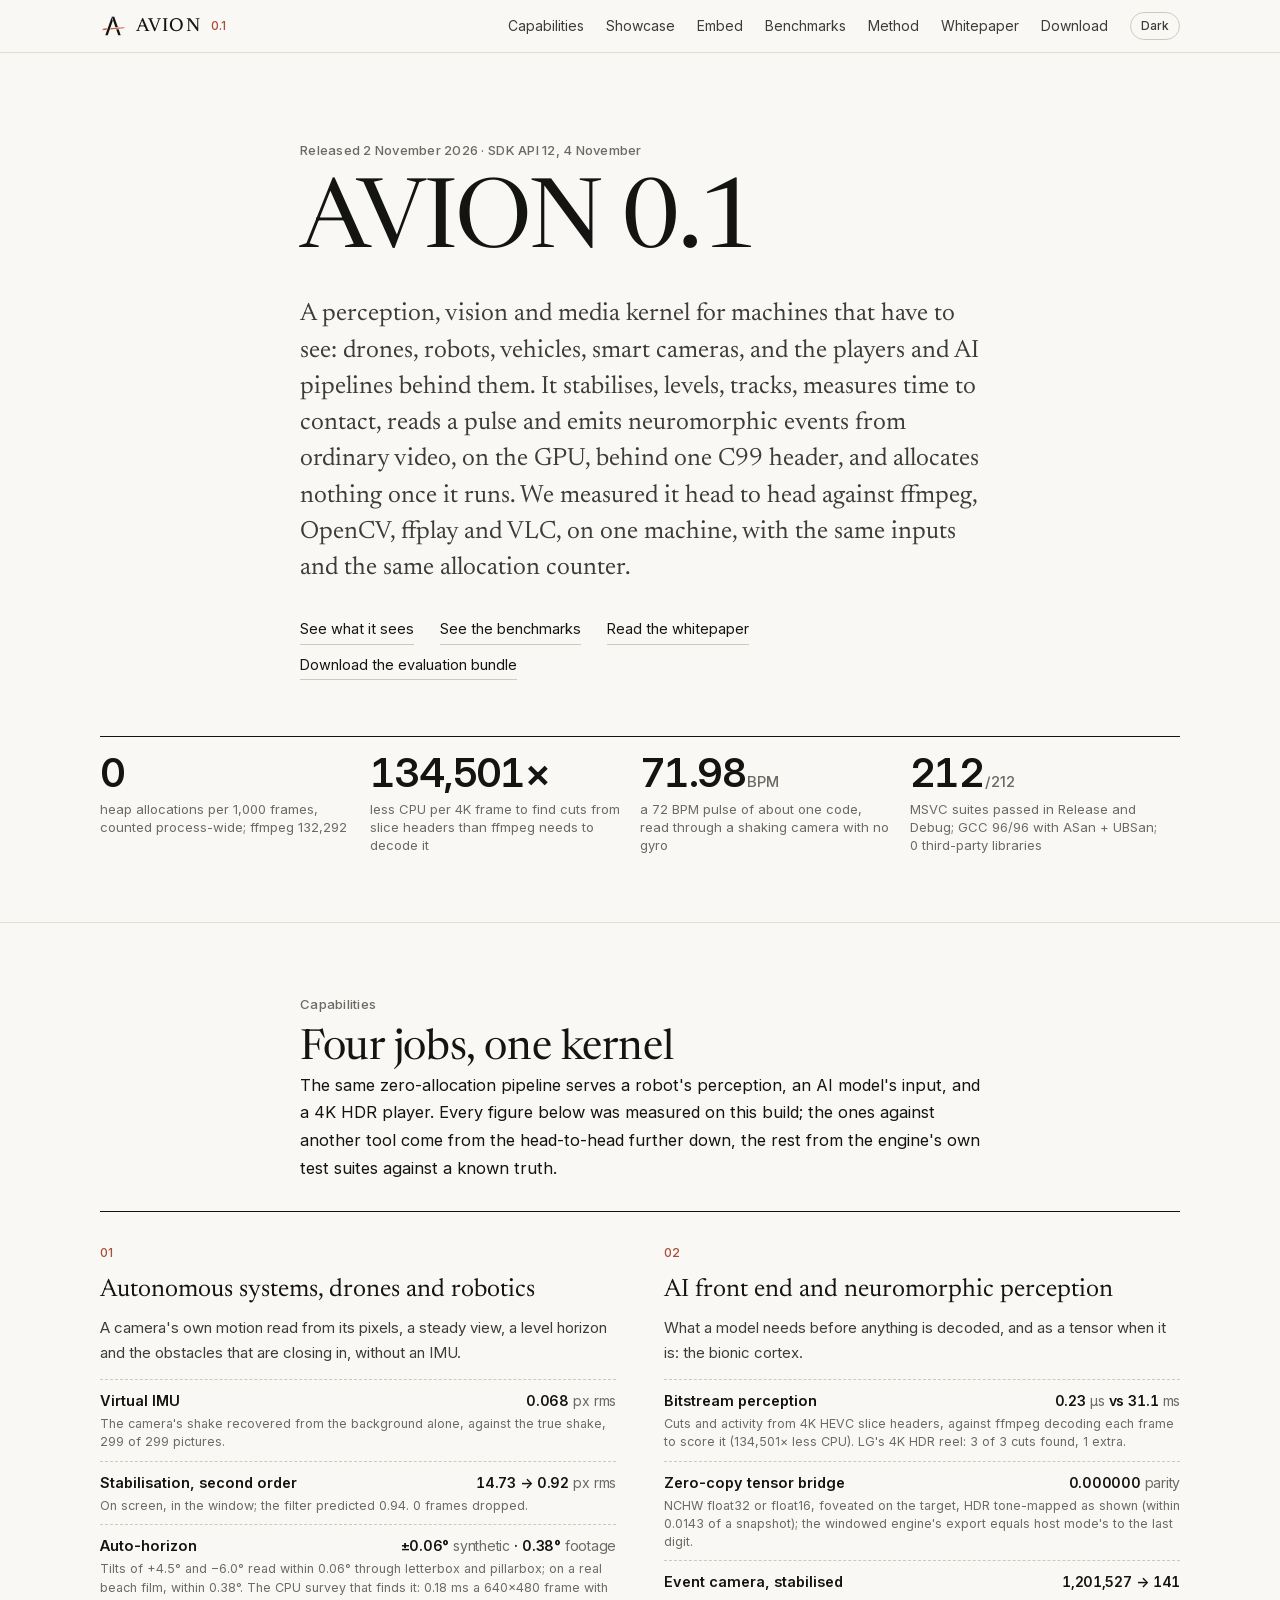
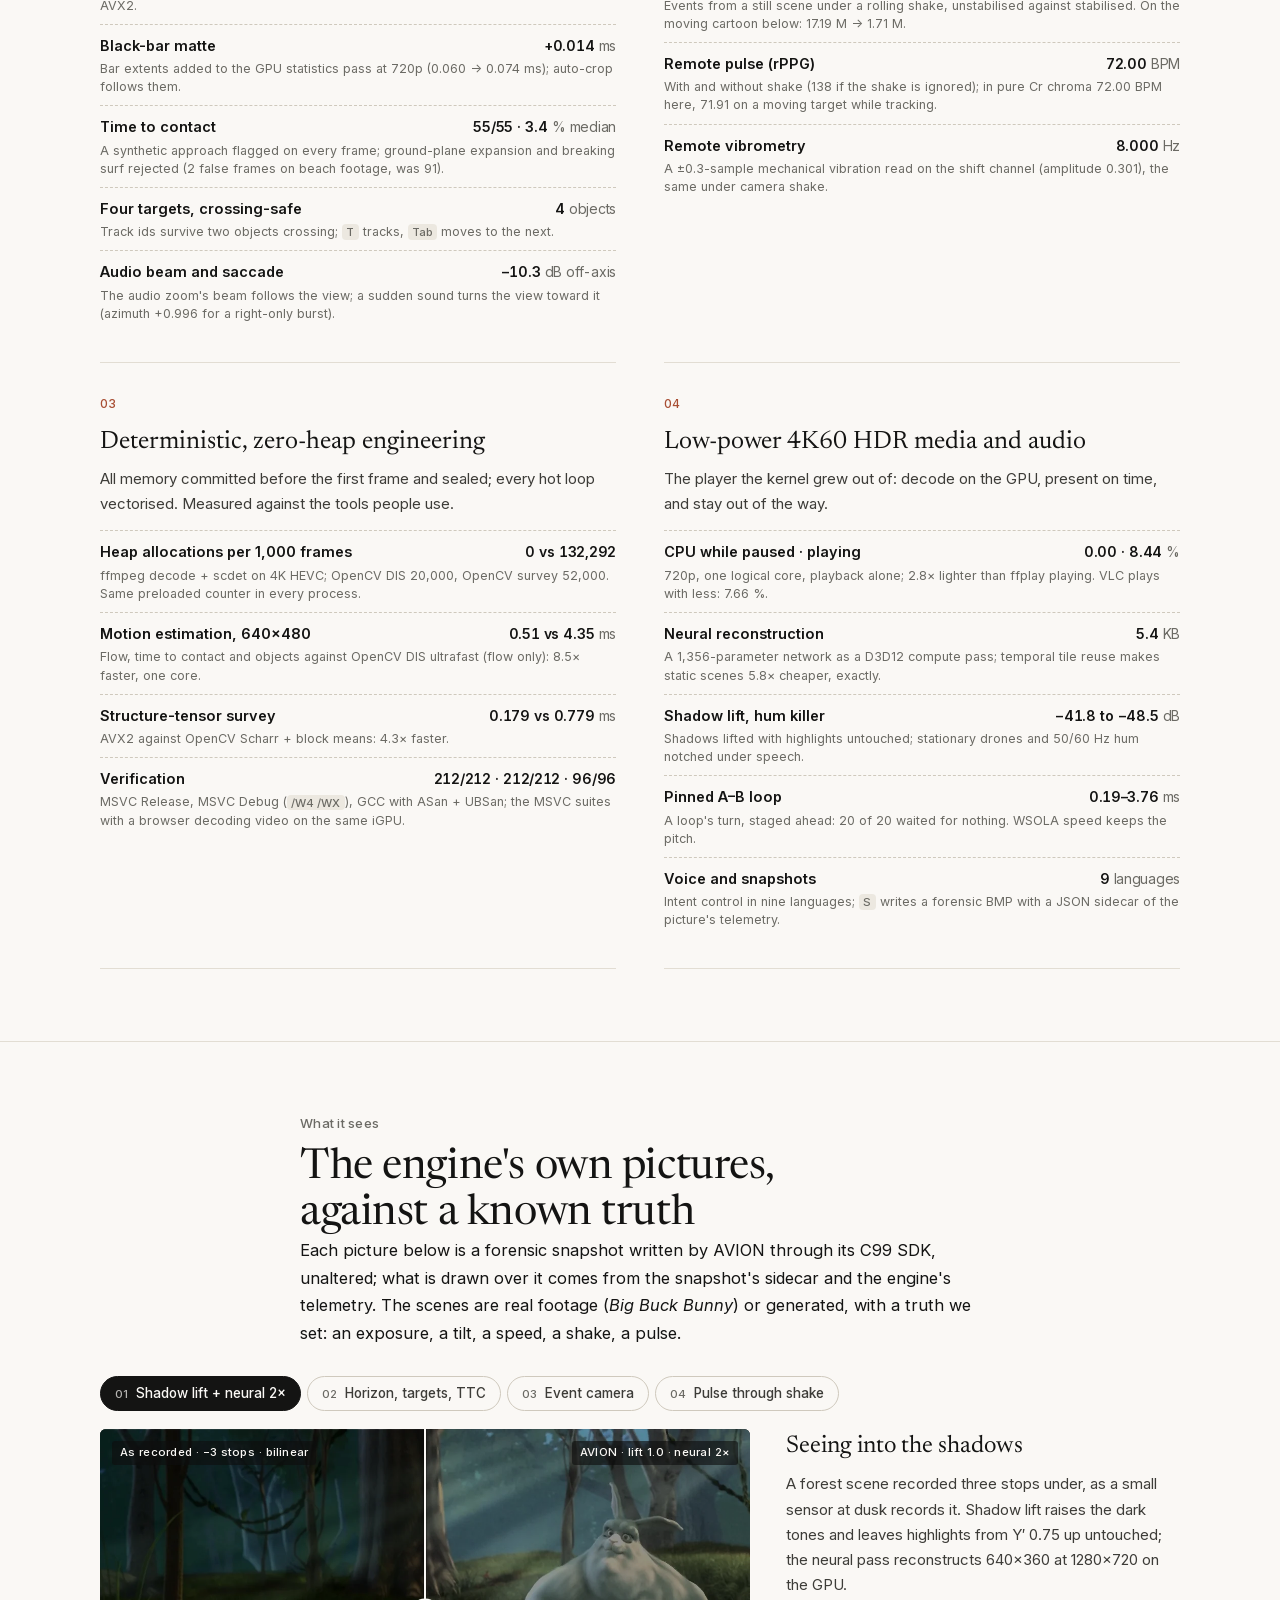
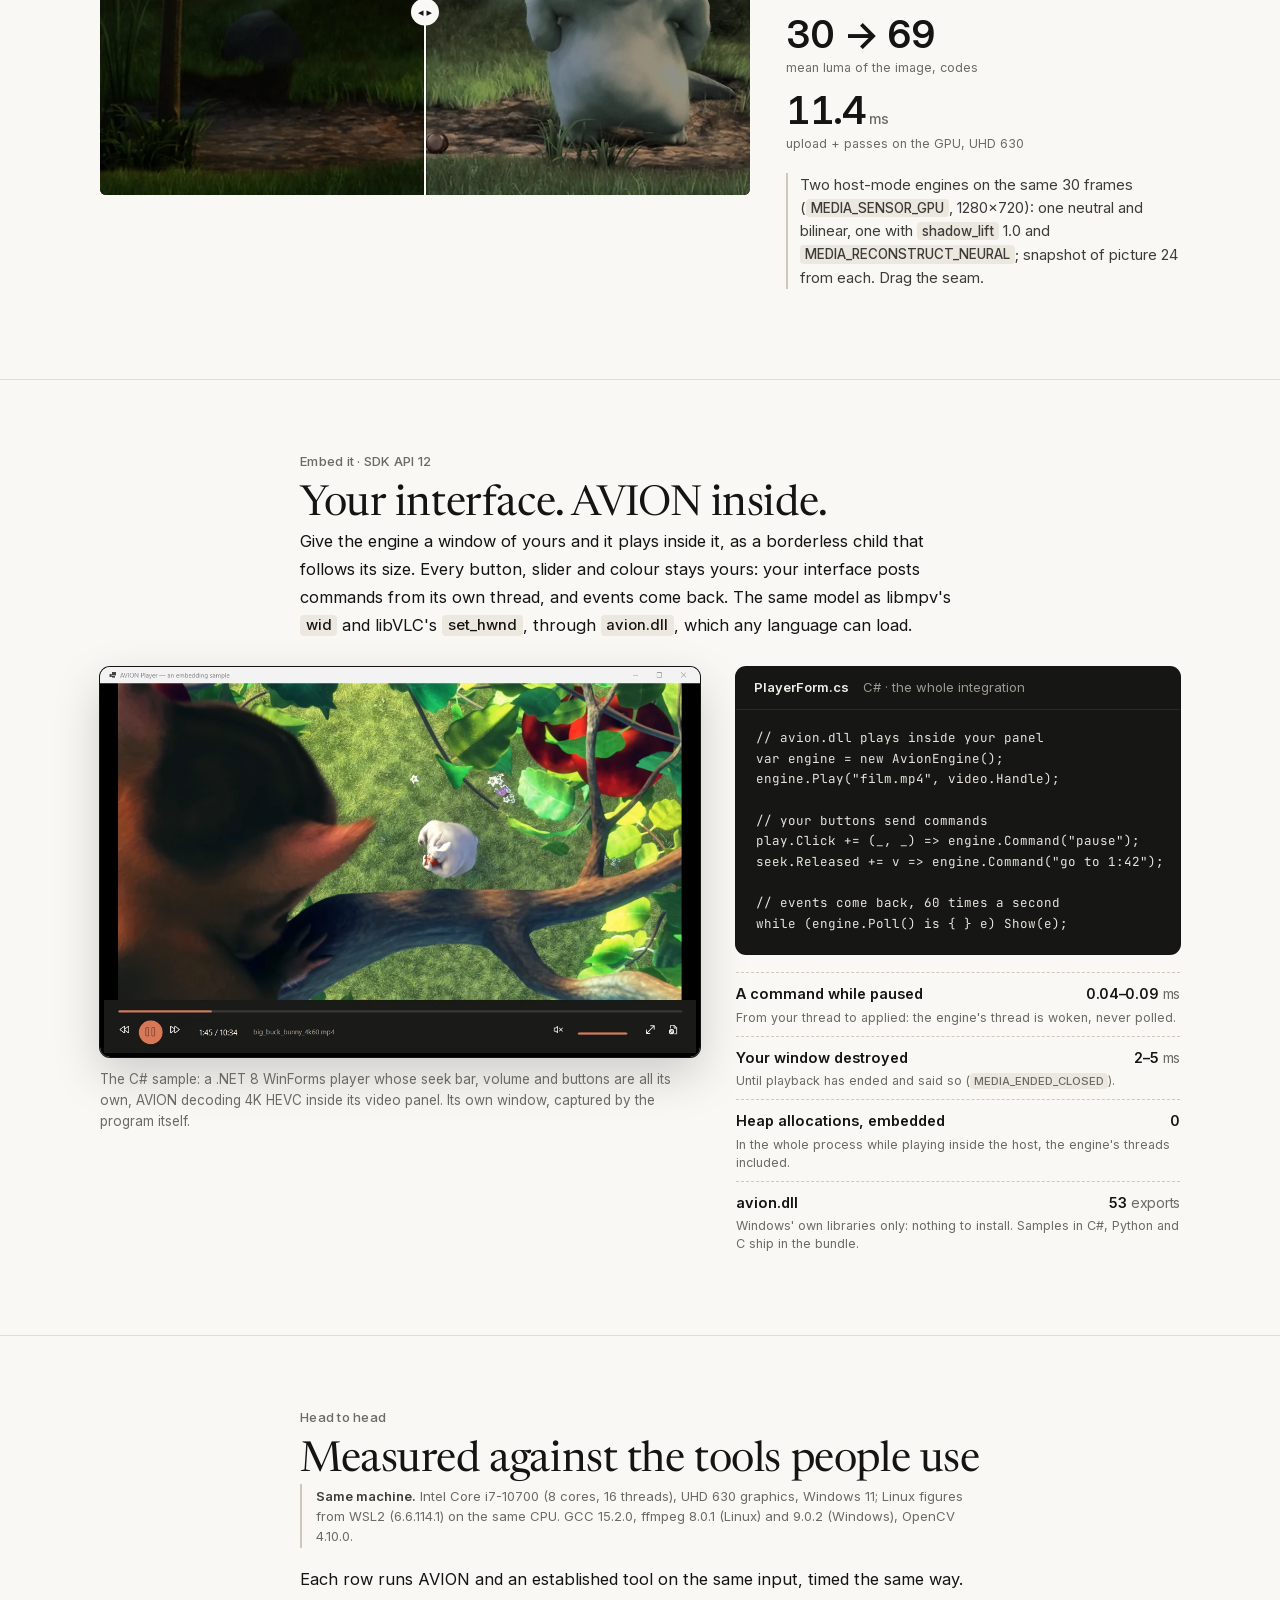
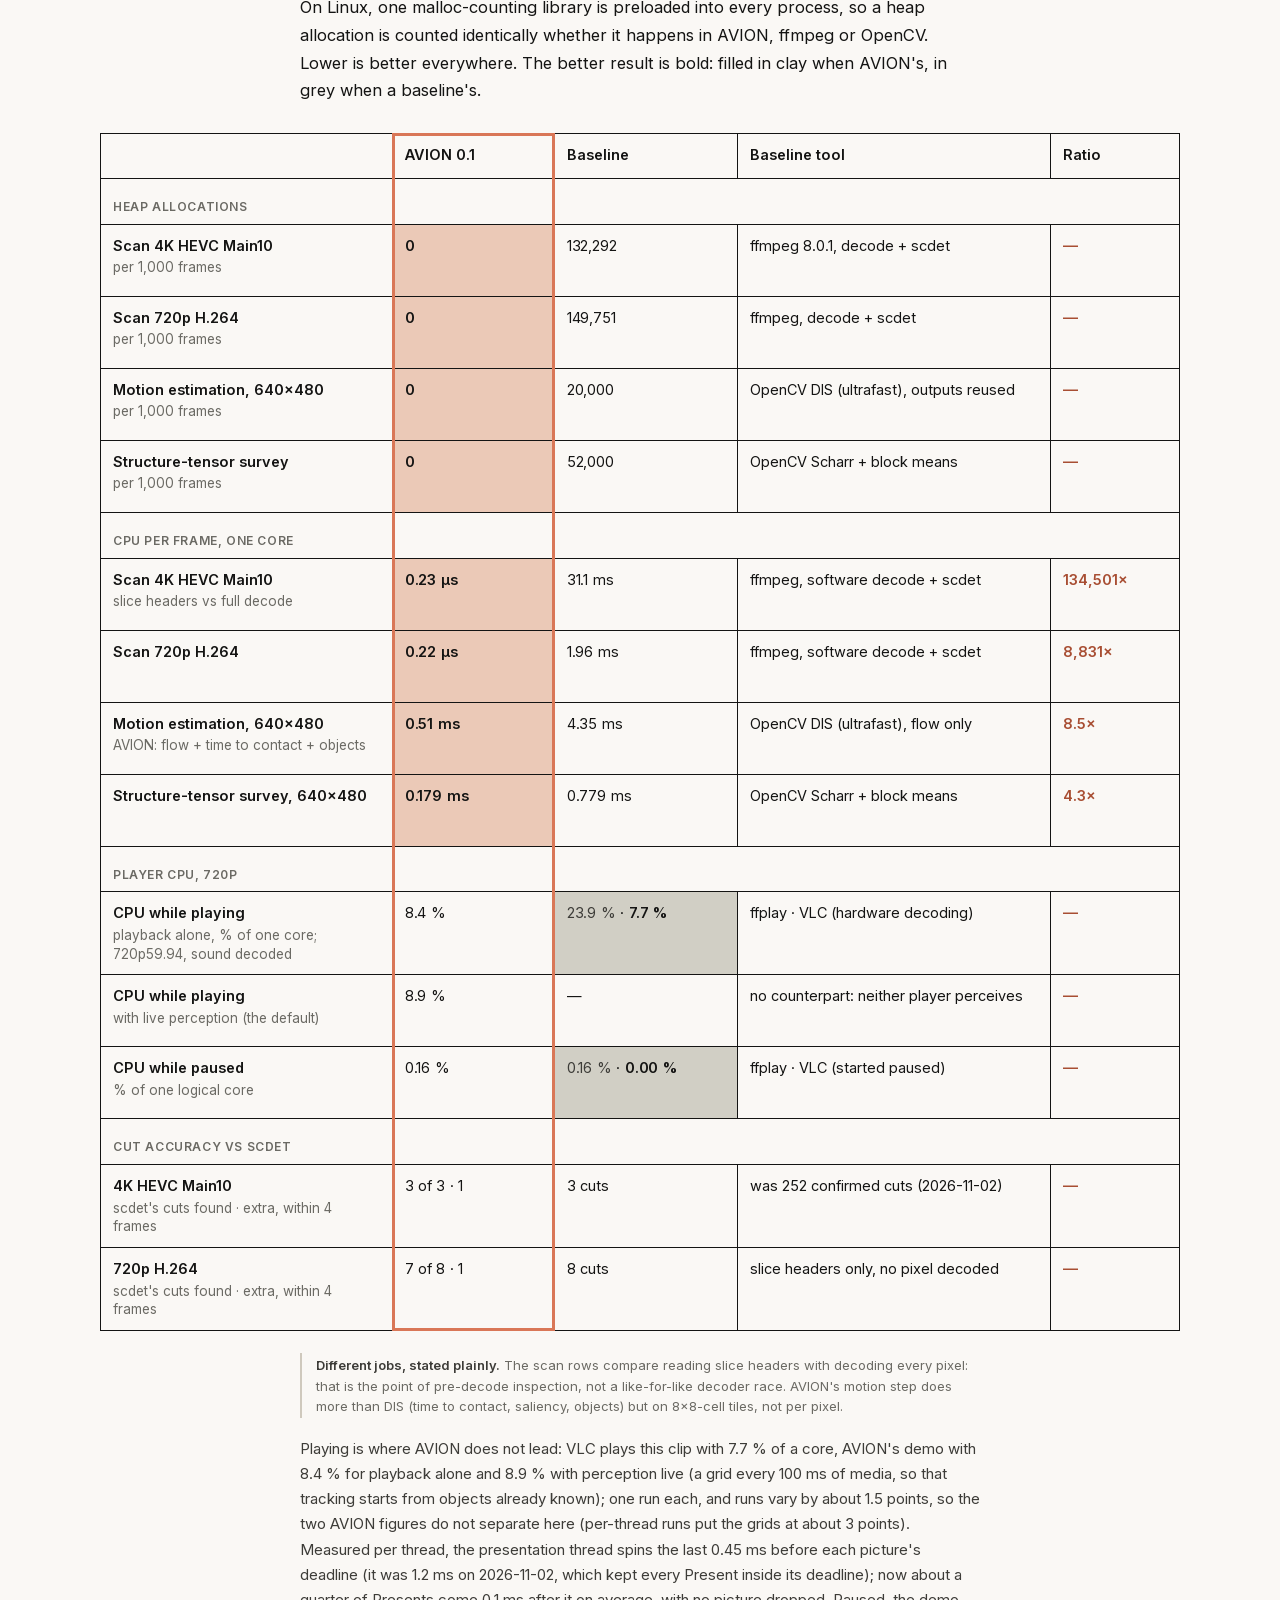
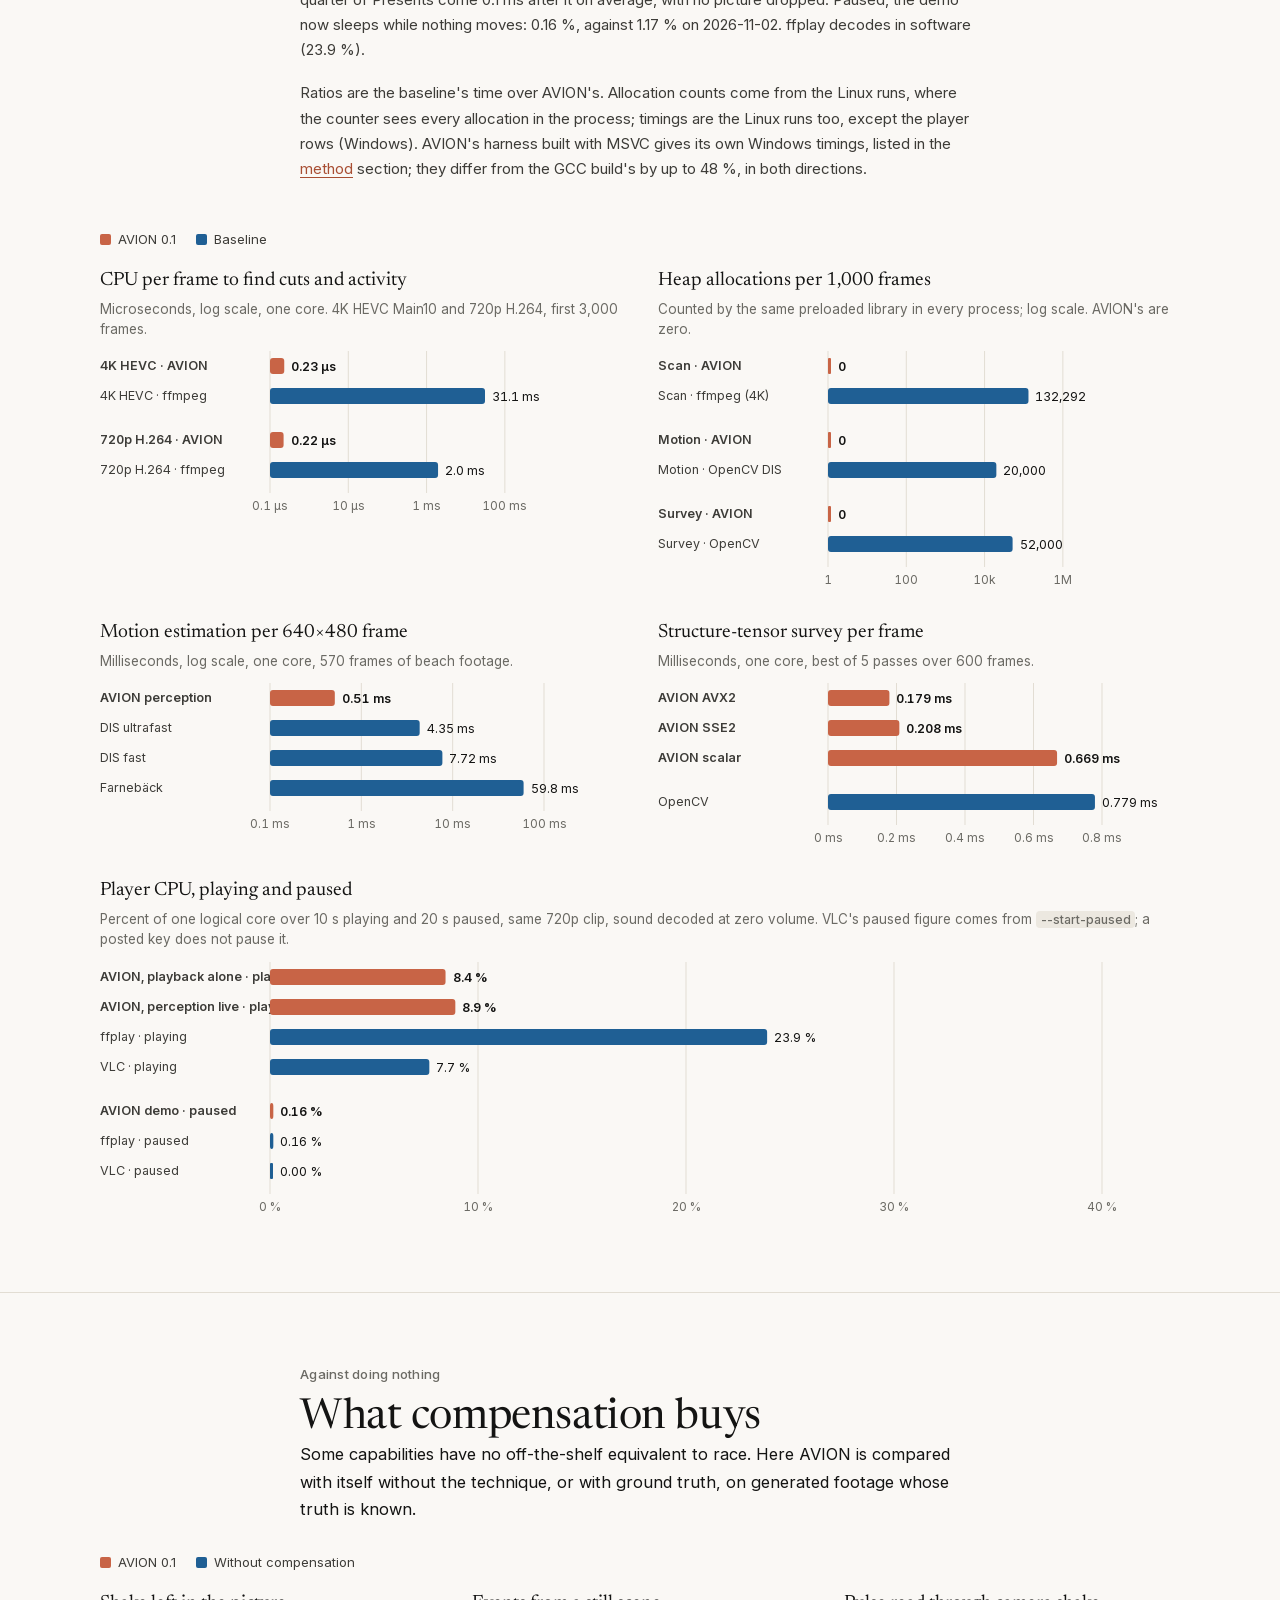
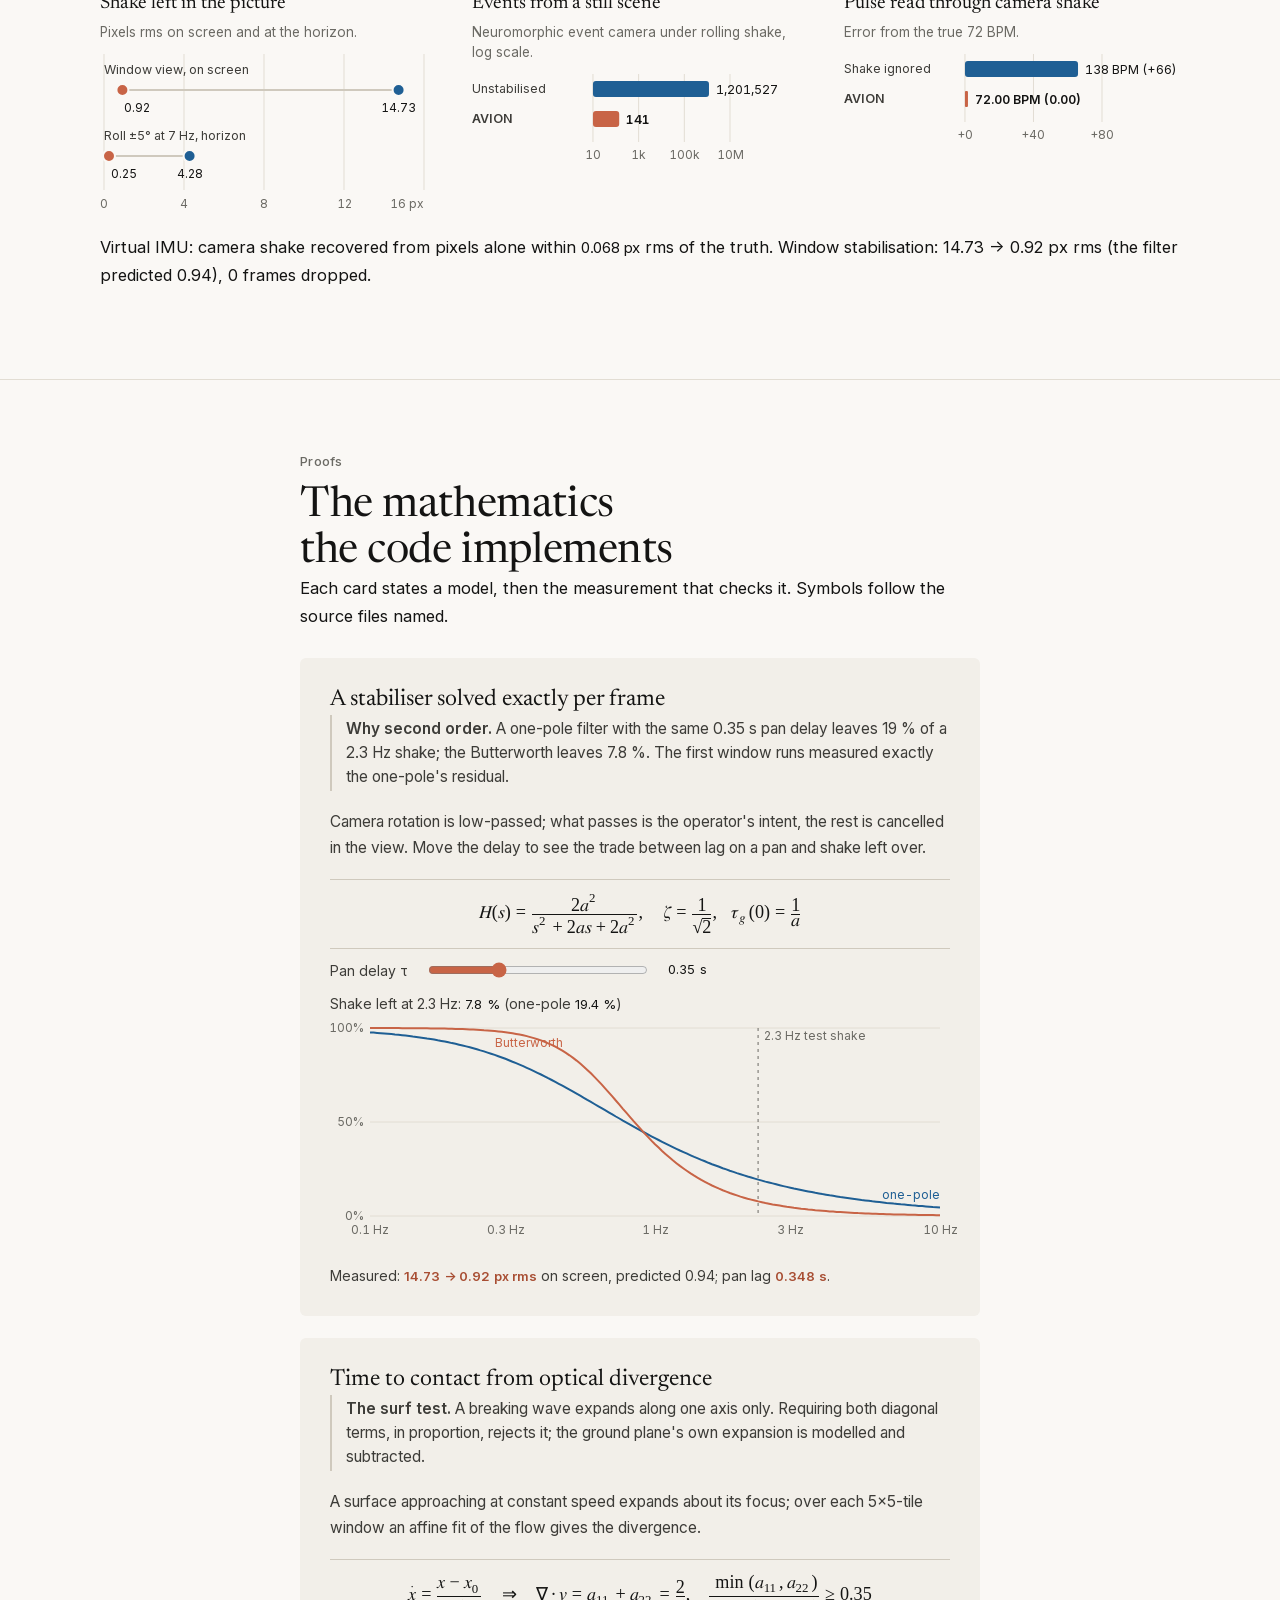
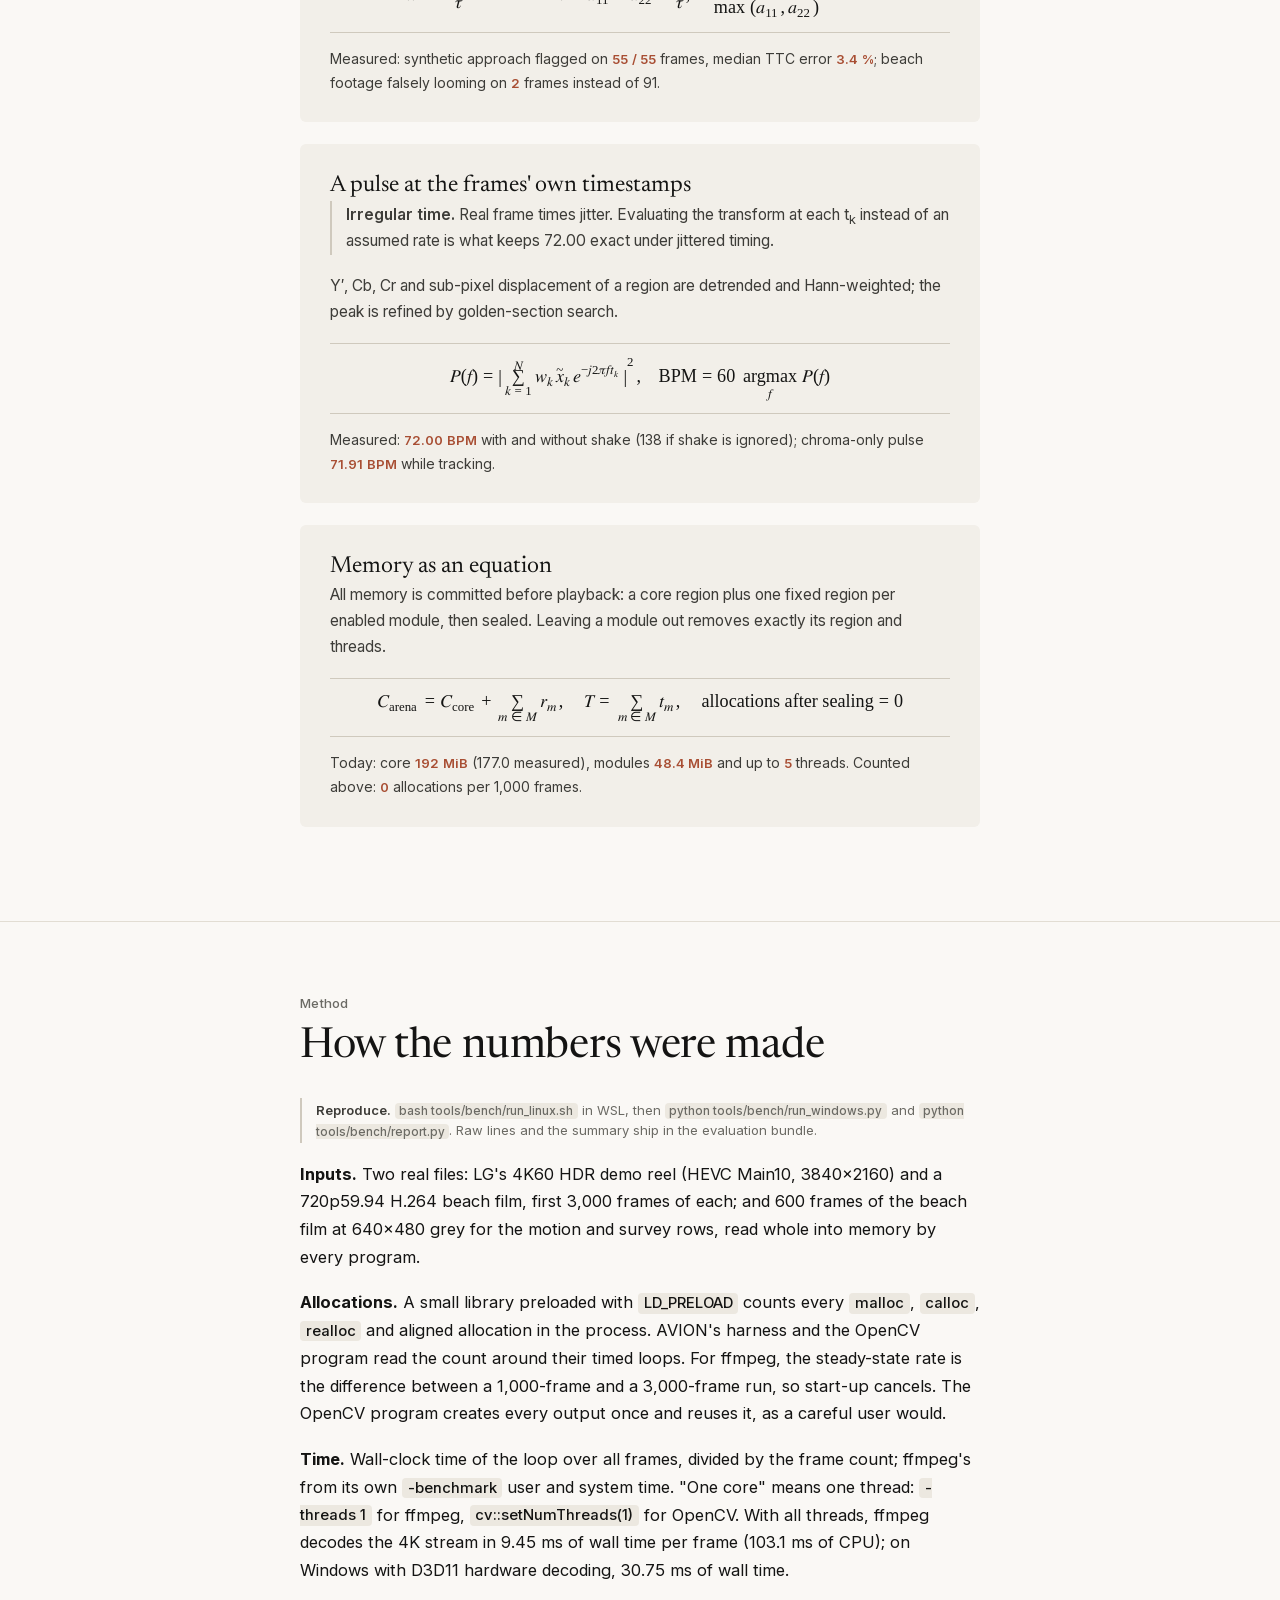
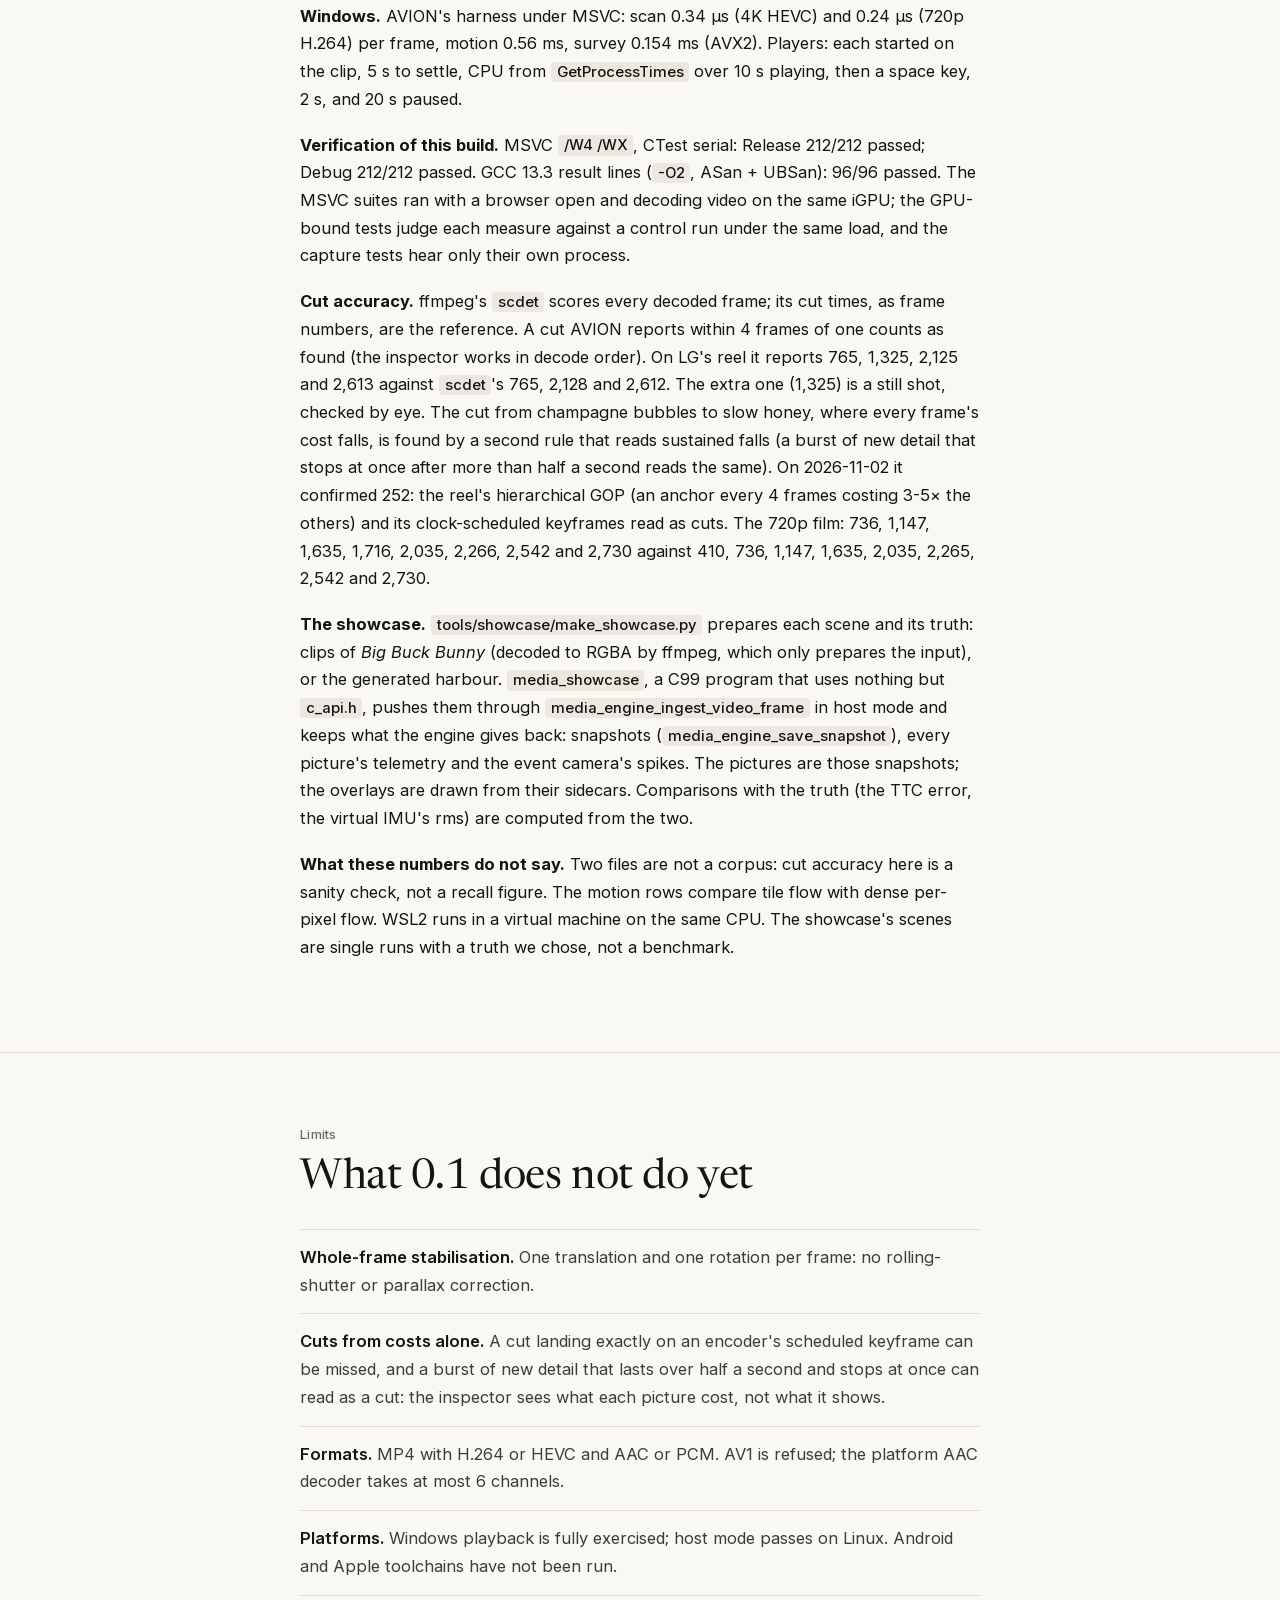
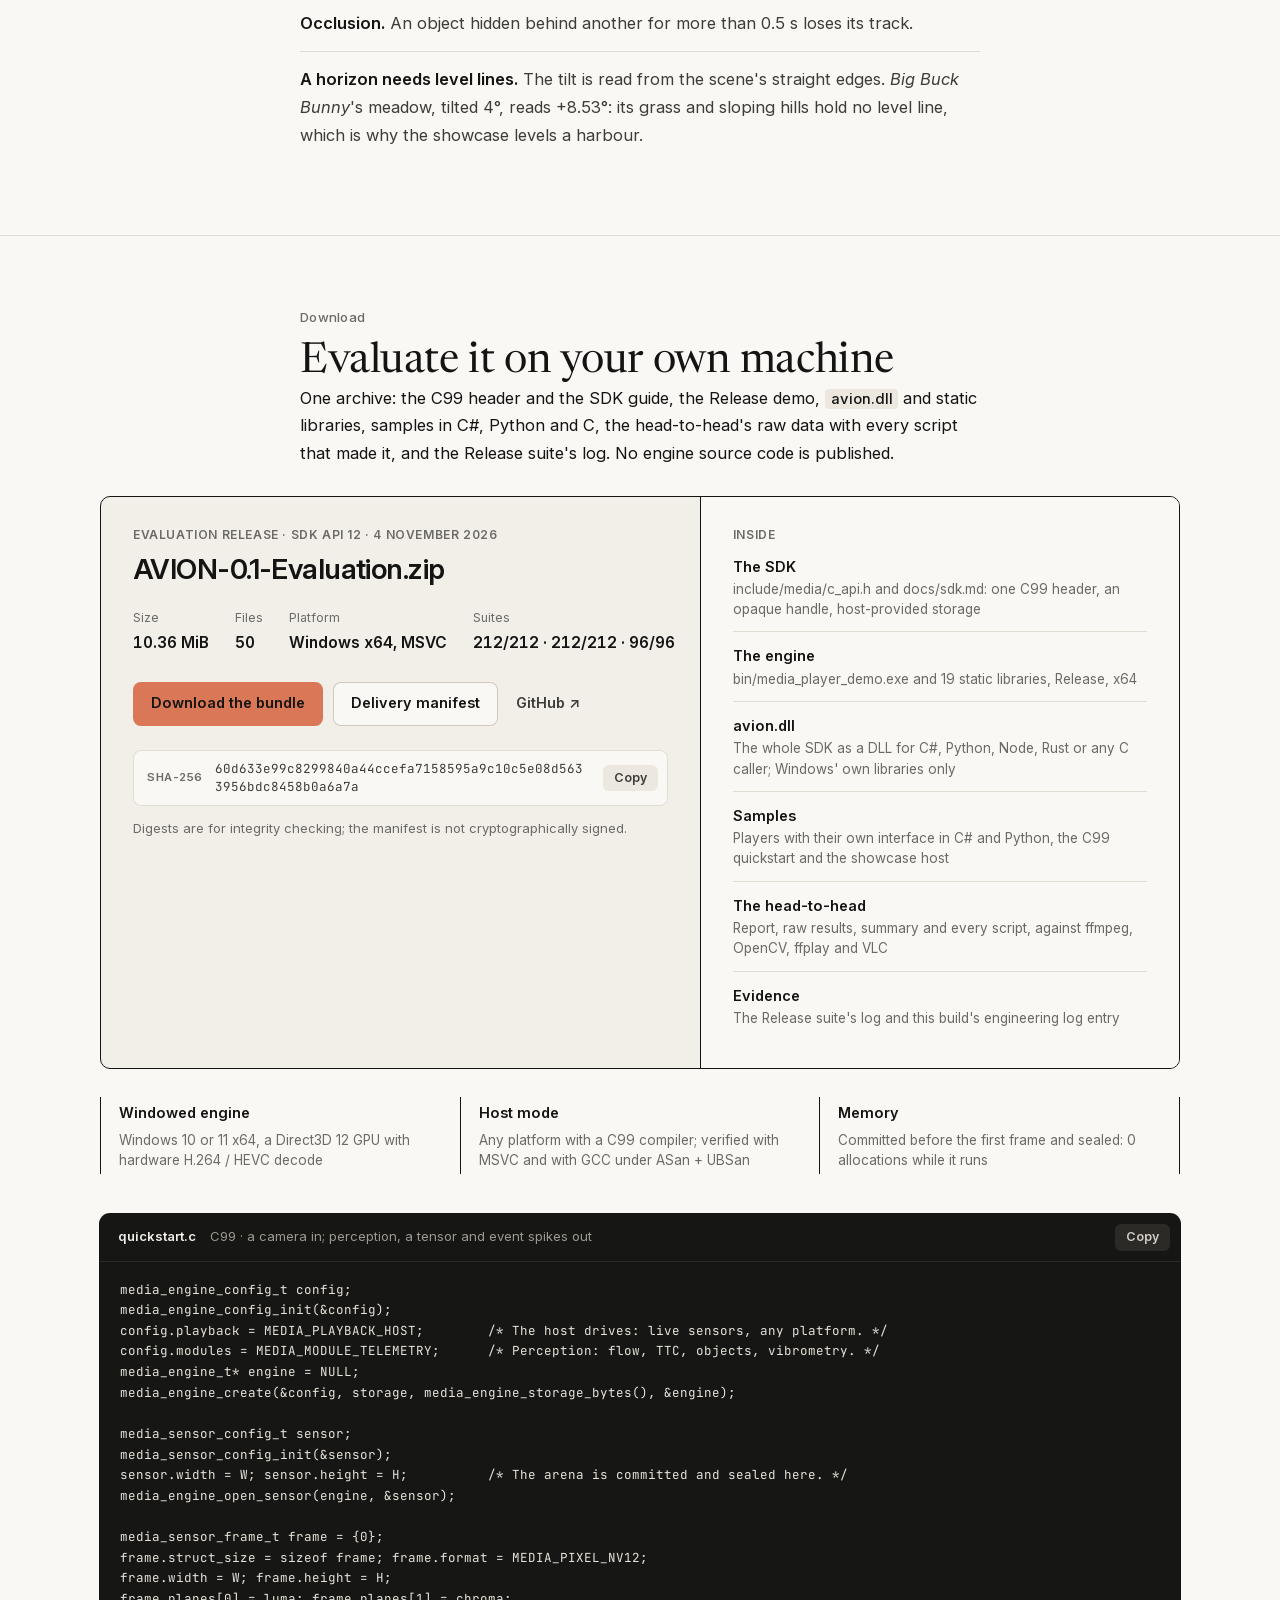
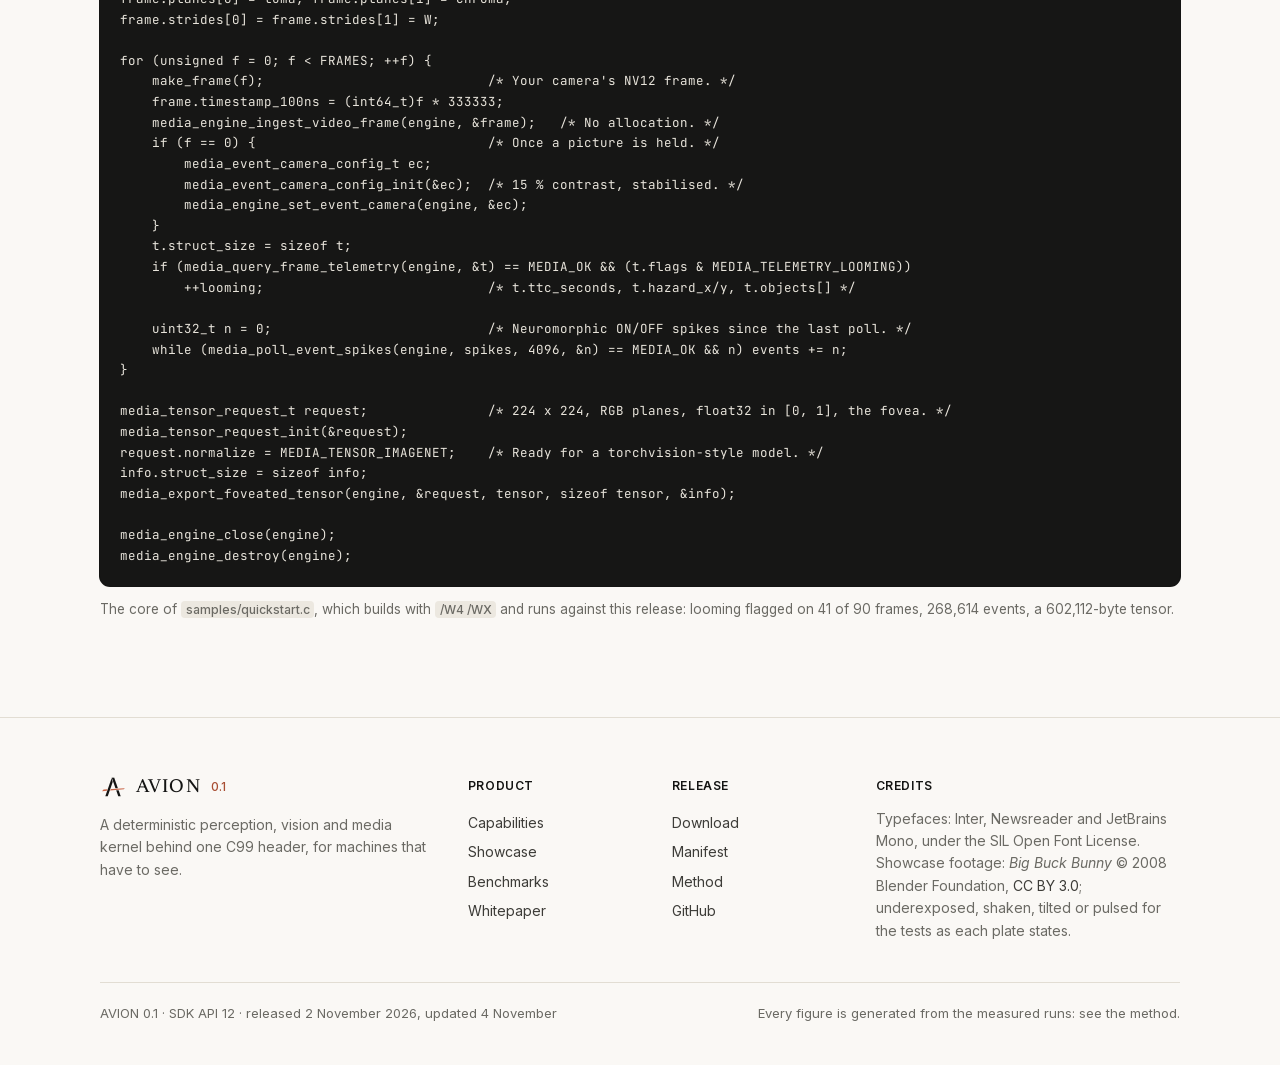
==== commit f7f97cd5: "SDK API 12: embedding (your interface, AVION inside), avion.dll and samples The site gains an Embed " ====
--- a/index.html
+++ b/index.html
@@ -264,6 +264,15 @@
 .codebox pre { margin: 0; border-radius: 0; background: transparent; color: #E8E4DB; padding: 18px 20px 20px; font-size: 12.5px; line-height: 1.65; }
 .code-note { font-size: 13.5px; color: var(--muted); margin: 12px 0 0; }
 
+/* Embed: the sample's screenshot beside the code and its figures */
+.embed { display: grid; grid-template-columns: minmax(0, 1.35fr) minmax(0, 1fr); gap: 28px 36px; align-items: start; }
+@media (max-width: 900px) { .embed { grid-template-columns: minmax(0, 1fr); } }
+.embed .shot { margin: 0; min-width: 0; }
+.embed .shot img { display: block; width: 100%; height: auto; border-radius: 10px; box-shadow: 0 0 0 1px var(--grid), 0 18px 48px rgba(0,0,0,.18); }
+.embed .shot figcaption { font-size: 13.5px; color: var(--muted); line-height: 1.55; margin-top: 12px; }
+.embed-side { min-width: 0; }
+.embed-side pre { font-size: 12.5px; }
+
 /* Footer: brand, two link columns, credits; a base line */
 .site-foot { border-top: 1px solid var(--rule); padding-block: 56px 40px; margin-top: 24px; font-size: 14px; color: var(--muted); }
 .foot-grid { display: grid; grid-template-columns: minmax(0, 1.4fr) repeat(2, minmax(0, .7fr)) minmax(0, 1.3fr); gap: 32px 40px; }
@@ -301,6 +310,7 @@
     <nav aria-label="Sections">
       <a class="opt" href="#capabilities">Capabilities</a>
       <a href="#showcase">Showcase</a>
+      <a class="opt" href="#embed">Embed</a>
       <a href="#benchmarks">Benchmarks</a>
       <a class="opt" href="#method">Method</a>
       <a class="opt" href="whitepaper.html">Whitepaper</a>
@@ -313,7 +323,7 @@
 <main id="top">
   <section class="hero gutter">
     <div class="col">
-      <p class="eyebrow">Release · 2 November 2026 · SDK API 11</p>
+      <p class="eyebrow">Released 2 November 2026 · SDK API 12, 4 November</p>
       <h1>AVION 0.1</h1>
       <p class="lede">A perception, vision and media kernel for machines that have to see: drones, robots, vehicles, smart cameras, and the players and AI pipelines behind them. It stabilises, levels, tracks, measures time to contact, reads a pulse and emits neuromorphic events from ordinary video, on the GPU, behind one C99 header, and allocates nothing once it runs. We measured it head to head against ffmpeg, OpenCV, ffplay and VLC, on one machine, with the same inputs and the same allocation counter.</p>
       <div class="meta">
@@ -328,7 +338,7 @@
         <div><b>0</b><span>heap allocations per 1,000 frames, counted process-wide; ffmpeg 132,292</span></div>
         <div><b>134,501×</b><span>less CPU per 4K frame to find cuts from slice headers than ffmpeg needs to decode it</span></div>
         <div><b>71.98<small>BPM</small></b><span>a 72 BPM pulse of about one code, read through a shaking camera with no gyro</span></div>
-        <div><b>210<small>/210</small></b><span>MSVC suites passed in Release and Debug; GCC 96/96 with ASan + UBSan; 0 third-party libraries</span></div>
+        <div><b>212<small>/212</small></b><span>MSVC suites passed in Release and Debug; GCC 96/96 with ASan + UBSan; 0 third-party libraries</span></div>
       </div>
     </div>
   </section>
@@ -375,7 +385,7 @@
             <li><b>Heap allocations per 1,000 frames</b><span class="v">0 vs 132,292</span><small>ffmpeg decode + scdet on 4K HEVC; OpenCV DIS 20,000, OpenCV survey 52,000. Same preloaded counter in every process.</small></li>
             <li><b>Motion estimation, 640×480</b><span class="v">0.51 vs 4.35 <i>ms</i></span><small>Flow, time to contact and objects against OpenCV DIS ultrafast (flow only): 8.5× faster, one core.</small></li>
             <li><b>Structure-tensor survey</b><span class="v">0.179 vs 0.779 <i>ms</i></span><small>AVX2 against OpenCV Scharr + block means: 4.3× faster.</small></li>
-            <li><b>Verification</b><span class="v">210/210 · 210/210 · 96/96</span><small>MSVC Release, MSVC Debug (<code>/W4 /WX</code>), GCC with ASan + UBSan; the MSVC suites with a browser decoding video on the same iGPU.</small></li>
+            <li><b>Verification</b><span class="v">212/212 · 212/212 · 96/96</span><small>MSVC Release, MSVC Debug (<code>/W4 /WX</code>), GCC with ASan + UBSan; the MSVC suites with a browser decoding video on the same iGPU.</small></li>
           </ul>
         </div>
         <div class="pillar">
@@ -491,6 +501,41 @@
           <div class="chart" id="c-imu"></div>
           <p class="how">One still frame, the pulse added to it at 1.2 Hz and shaken, ±1 code of sensor noise, 300 frames; <code>MEDIA_SENSOR_GPU</code> with stabilisation from the virtual IMU (no IMU deltas given).</p>
         </div>
+      </div>
+    </div>
+  </section>
+
+  <section class="gutter" id="embed">
+    <div class="col head">
+      <p class="eyebrow">Embed it · SDK API 12</p>
+      <h2>Your interface. AVION inside.</h2>
+      <p>Give the engine a window of yours and it plays inside it, as a borderless child that follows its size. Every button, slider and colour stays yours: your interface posts commands from its own thread, and events come back. The same model as libmpv's <code>wid</code> and libVLC's <code>set_hwnd</code>, through <code>avion.dll</code>, which any language can load.</p>
+    </div>
+    <div class="wide embed">
+      <figure class="shot">
+        <img src="assets/showcase/embed-csharp.webp" alt="A .NET WinForms player with its own dark controls, AVION playing a 4K HEVC film inside it" width="1136" height="739" loading="lazy">
+        <figcaption>The C# sample: a .NET 8 WinForms player whose seek bar, volume and buttons are all its own, AVION decoding 4K HEVC inside its video panel. Its own window, captured by the program itself.</figcaption>
+      </figure>
+      <div class="embed-side">
+        <div class="codebox">
+          <div class="code-bar"><span class="file">PlayerForm.cs</span><span class="what">C# · the whole integration</span></div>
+          <pre><code>// avion.dll plays inside your panel
+var engine = new AvionEngine();
+engine.Play("film.mp4", video.Handle);
+
+// your buttons send commands
+play.Click += (_, _) =&gt; engine.Command("pause");
+seek.Released += v =&gt; engine.Command("go to 1:42");
+
+// events come back, 60 times a second
+while (engine.Poll() is { } e) Show(e);</code></pre>
+        </div>
+        <ul class="kv" style="margin-top:18px">
+          <li><b>A command while paused</b><span class="v">0.04–0.09 <i>ms</i></span><small>From your thread to applied: the engine's thread is woken, never polled.</small></li>
+          <li><b>Your window destroyed</b><span class="v">2–5 <i>ms</i></span><small>Until playback has ended and said so (<code>MEDIA_ENDED_CLOSED</code>).</small></li>
+          <li><b>Heap allocations, embedded</b><span class="v">0</span><small>In the whole process while playing inside the host, the engine's threads included.</small></li>
+          <li><b>avion.dll</b><span class="v">53 <i>exports</i></span><small>Windows' own libraries only: nothing to install. Samples in C#, Python and C ship in the bundle.</small></li>
+        </ul>
       </div>
     </div>
   </section>
@@ -615,7 +660,7 @@
       <p><strong>Allocations.</strong> A small library preloaded with <code>LD_PRELOAD</code> counts every <code>malloc</code>, <code>calloc</code>, <code>realloc</code> and aligned allocation in the process. AVION's harness and the OpenCV program read the count around their timed loops. For ffmpeg, the steady-state rate is the difference between a 1,000-frame and a 3,000-frame run, so start-up cancels. The OpenCV program creates every output once and reuses it, as a careful user would.</p>
       <p><strong>Time.</strong> Wall-clock time of the loop over all frames, divided by the frame count; ffmpeg's from its own <code>-benchmark</code> user and system time. "One core" means one thread: <code>-threads 1</code> for ffmpeg, <code>cv::setNumThreads(1)</code> for OpenCV. With all threads, ffmpeg decodes the 4K stream in 9.45 ms of wall time per frame (103.1 ms of CPU); on Windows with D3D11 hardware decoding, 30.75 ms of wall time.</p>
       <p><strong>Windows.</strong> AVION's harness under MSVC: scan 0.34 µs (4K HEVC) and 0.24 µs (720p H.264) per frame, motion 0.56 ms, survey 0.154 ms (AVX2). Players: each started on the clip, 5 s to settle, CPU from <code>GetProcessTimes</code> over 10 s playing, then a space key, 2 s, and 20 s paused.</p>
-      <p><strong>Verification of this build.</strong> MSVC <code>/W4 /WX</code>, CTest serial: Release 210/210 passed; Debug 210/210 passed. GCC 13.3 result lines (<code>-O2</code>, ASan + UBSan): 96/96 passed. The MSVC suites ran with a browser open and decoding video on the same iGPU; the GPU-bound tests judge each measure against a control run under the same load, and the capture tests hear only their own process.</p>
+      <p><strong>Verification of this build.</strong> MSVC <code>/W4 /WX</code>, CTest serial: Release 212/212 passed; Debug 212/212 passed. GCC 13.3 result lines (<code>-O2</code>, ASan + UBSan): 96/96 passed. The MSVC suites ran with a browser open and decoding video on the same iGPU; the GPU-bound tests judge each measure against a control run under the same load, and the capture tests hear only their own process.</p>
       <p><strong>Cut accuracy.</strong> ffmpeg's <code>scdet</code> scores every decoded frame; its cut times, as frame numbers, are the reference. A cut AVION reports within 4 frames of one counts as found (the inspector works in decode order). On LG's reel it reports 765, 1,325, 2,125 and 2,613 against <code>scdet</code>'s 765, 2,128 and 2,612. The extra one (1,325) is a still shot, checked by eye. The cut from champagne bubbles to slow honey, where every frame's cost falls, is found by a second rule that reads sustained falls (a burst of new detail that stops at once after more than half a second reads the same). On 2026-11-02 it confirmed 252: the reel's hierarchical GOP (an anchor every 4 frames costing 3-5× the others) and its clock-scheduled keyframes read as cuts. The 720p film: 736, 1,147, 1,635, 1,716, 2,035, 2,266, 2,542 and 2,730 against 410, 736, 1,147, 1,635, 2,035, 2,265, 2,542 and 2,730.</p>
       <p><strong>The showcase.</strong> <code>tools/showcase/make_showcase.py</code> prepares each scene and its truth: clips of <i>Big Buck Bunny</i> (decoded to RGBA by ffmpeg, which only prepares the input), or the generated harbour. <code>media_showcase</code>, a C99 program that uses nothing but <code>c_api.h</code>, pushes them through <code>media_engine_ingest_video_frame</code> in host mode and keeps what the engine gives back: snapshots (<code>media_engine_save_snapshot</code>), every picture's telemetry and the event camera's spikes. The pictures are those snapshots; the overlays are drawn from their sidecars. Comparisons with the truth (the TTC error, the virtual IMU's rms) are computed from the two.</p>
       <p><strong>What these numbers do not say.</strong> Two files are not a corpus: cut accuracy here is a sanity check, not a recall figure. The motion rows compare tile flow with dense per-pixel flow. WSL2 runs in a virtual machine on the same CPU. The showcase's scenes are single runs with a truth we chose, not a benchmark.</p>
@@ -643,33 +688,34 @@
     <div class="col head">
       <p class="eyebrow">Download</p>
       <h2>Evaluate it on your own machine</h2>
-      <p>One archive: the C99 header and the SDK guide, the Release demo and static libraries, two C99 samples, the head-to-head's raw data with every script that made it, and the Release suite's log. No engine source code is published.</p>
+      <p>One archive: the C99 header and the SDK guide, the Release demo, <code>avion.dll</code> and static libraries, samples in C#, Python and C, the head-to-head's raw data with every script that made it, and the Release suite's log. No engine source code is published.</p>
     </div>
     <div class="wide">
       <div class="release">
         <div class="rel-main">
-          <p class="rel-kicker">Evaluation release · SDK API 11 · 2 November 2026</p>
+          <p class="rel-kicker">Evaluation release · SDK API 12 · 4 November 2026</p>
           <h3>AVION-0.1-Evaluation.zip</h3>
           <dl class="rel-meta">
-            <div><dt>Size</dt><dd>8.58 MiB</dd></div>
-            <div><dt>Files</dt><dd>42</dd></div>
+            <div><dt>Size</dt><dd>10.36 MiB</dd></div>
+            <div><dt>Files</dt><dd>50</dd></div>
             <div><dt>Platform</dt><dd>Windows x64, MSVC</dd></div>
-            <div><dt>Suites</dt><dd>210/210 · 210/210 · 96/96</dd></div>
+            <div><dt>Suites</dt><dd>212/212 · 212/212 · 96/96</dd></div>
           </dl>
           <div class="rel-actions">
             <a class="btn primary" href="downloads/AVION-0.1-Evaluation.zip" download>Download the bundle</a>
             <a class="btn" href="downloads/AVION-0.1-delivery-manifest.json">Delivery manifest</a>
             <a class="btn ghost" href="https://github.com/5645hm-a11y/avion">GitHub ↗</a>
           </div>
-          <div class="digest"><span class="lbl">SHA-256</span><span class="hash" id="sha">aa62ffa57a0d362eec9f1ccc83bb88bd48c38310a0c34b06486b18dde2db2898</span><button class="copy" type="button" data-copy="sha">Copy</button></div>
+          <div class="digest"><span class="lbl">SHA-256</span><span class="hash" id="sha">60d633e99c8299840a44ccefa7158595a9c10c5e08d5633956bdc8458b0a6a7a</span><button class="copy" type="button" data-copy="sha">Copy</button></div>
           <p class="rel-note">Digests are for integrity checking; the manifest is not cryptographically signed.</p>
         </div>
         <div class="rel-side">
           <p class="rel-kicker">Inside</p>
           <ul class="rel-list">
             <li><b>The SDK</b><span>include/media/c_api.h and docs/sdk.md: one C99 header, an opaque handle, host-provided storage</span></li>
-            <li><b>The engine</b><span>bin/media_player_demo.exe and 18 static libraries, Release, x64</span></li>
-            <li><b>Samples</b><span>quickstart.c and the showcase host, each with its built program</span></li>
+            <li><b>The engine</b><span>bin/media_player_demo.exe and 19 static libraries, Release, x64</span></li>
+            <li><b>avion.dll</b><span>The whole SDK as a DLL for C#, Python, Node, Rust or any C caller; Windows' own libraries only</span></li>
+            <li><b>Samples</b><span>Players with their own interface in C# and Python, the C99 quickstart and the showcase host</span></li>
             <li><b>The head-to-head</b><span>Report, raw results, summary and every script, against ffmpeg, OpenCV, ffplay and VLC</span></li>
             <li><b>Evidence</b><span>The Release suite's log and this build's engineering log entry</span></li>
           </ul>
@@ -738,11 +784,11 @@
     <nav class="foot-col" aria-label="Release"><h4>Release</h4><a href="index.html#download">Download</a><a href="downloads/AVION-0.1-delivery-manifest.json">Manifest</a><a href="index.html#method">Method</a><a href="https://github.com/5645hm-a11y/avion">GitHub</a></nav>
     <div class="foot-col"><h4>Credits</h4><p>Typefaces: Inter, Newsreader and JetBrains Mono, under the SIL Open Font License. Showcase footage: <i>Big Buck Bunny</i> © 2008 Blender Foundation, <a style="display:inline;padding:0" href="https://creativecommons.org/licenses/by/3.0/">CC BY 3.0</a>; underexposed, shaken, tilted or pulsed for the tests as each plate states.</p></div>
   </div>
-  <div class="wide foot-base"><span>AVION 0.1 · SDK API 11 · released 2 November 2026</span><span>Every figure is generated from the measured runs: see the method.</span></div>
+  <div class="wide foot-base"><span>AVION 0.1 · SDK API 12 · released 2 November 2026, updated 4 November</span><span>Every figure is generated from the measured runs: see the method.</span></div>
 </footer>
 
 <script>
-const DATA = {"machine":{"linux":{"bench":"machine","cpu":"Intel(R) Core(TM) i7-10700 CPU @ 2.90GHz","cores":16,"kernel":"6.6.114.1-microsoft-standard-WSL2","gcc":"15.2.0","ffmpeg":"8.0.1-3ubuntu2","opencv":"4.10.0"},"windows":{"bench":"machine","platform":"windows","cpu":"Intel(R) Core(TM) i7-10700 CPU @ 2.90GHz","ffmpeg":"9.0.2-full_build-www.gyan.dev"}},"scan":{"costa_rica_4k60_hdr.mp4":{"codec":"h264","size":"1280x720","pictures":3000,"avion_linux_us":0.2225,"avion_linux_end_to_end_us":3.0344,"avion_linux_p99_us":0.462,"avion_allocs_per_1000":0.0,"avion_allocs_per_1000_with_reads":0.0,"avion_windows_us":0.2358,"avion_windows_end_to_end_us":5.764,"avion_windows_p99_us":0.9,"avion_candidates":8,"avion_confirmed_cuts":1,"ffmpeg_linux_software_mt_wall_us":545.3333333333334,"ffmpeg_linux_software_mt_cpu_us":5394.999999999999,"ffmpeg_linux_software_mt_cuts":8,"ffmpeg_linux_software_1t_wall_us":1746.6666666666667,"ffmpeg_linux_software_1t_cpu_us":1964.9999999999995,"ffmpeg_linux_software_1t_cuts":1,"ffmpeg_windows_software_mt_wall_us":404.3333333333333,"ffmpeg_windows_software_mt_cpu_us":4578.0,"ffmpeg_windows_software_mt_cuts":8,"ffmpeg_windows_software_1t_wall_us":1655.0,"ffmpeg_windows_software_1t_cpu_us":1744.9999999999998,"ffmpeg_windows_software_1t_cuts":1,"ffmpeg_windows_d3d11va_mt_wall_us":4358.333333333333,"ffmpeg_windows_d3d11va_mt_cpu_us":1906.333333333333,"ffmpeg_windows_d3d11va_mt_cuts":8,"ffmpeg_allocs_per_1000":149751,"ffmpeg_allocs_total_short":159644,"ffmpeg_allocs_total_long":459146,"scdet_cuts":[410,736,1147,1635,2035,2265,2542,2730],"avion_cuts":[736,1147,1635,1716,2035,2266,2542,2730],"cuts_matched":7,"cuts_missed":[410],"cuts_extra":[1716],"speedup_cpu_linux_1t":8831.4606741573,"speedup_cpu_windows":19414.7582697201},"lg_black_4k60_hdr.mp4":{"codec":"hevc","size":"3840x2160","pictures":3000,"avion_linux_us":0.2312,"avion_linux_end_to_end_us":25.4711,"avion_linux_p99_us":0.554,"avion_allocs_per_1000":0.0,"avion_allocs_per_1000_with_reads":0.0,"avion_windows_us":0.3421,"avion_windows_end_to_end_us":26.2379,"avion_windows_p99_us":1.0,"avion_candidates":7,"avion_confirmed_cuts":4,"ffmpeg_linux_software_mt_wall_us":9452.333333333334,"ffmpeg_linux_software_mt_cpu_us":103110.33333333331,"ffmpeg_linux_software_mt_cuts":3,"ffmpeg_linux_software_1t_wall_us":28108.333333333332,"ffmpeg_linux_software_1t_cpu_us":31096.666666666668,"ffmpeg_linux_software_1t_cuts":0,"ffmpeg_windows_software_mt_wall_us":8545.0,"ffmpeg_windows_software_mt_cpu_us":90573.0,"ffmpeg_windows_software_mt_cuts":3,"ffmpeg_windows_software_1t_wall_us":25298.333333333332,"ffmpeg_windows_software_1t_cpu_us":27603.333333333336,"ffmpeg_windows_software_1t_cuts":0,"ffmpeg_windows_d3d11va_mt_wall_us":30748.666666666668,"ffmpeg_windows_d3d11va_mt_cpu_us":68953.0,"ffmpeg_windows_d3d11va_mt_cuts":3,"ffmpeg_allocs_per_1000":132292,"ffmpeg_allocs_total_short":141207,"ffmpeg_allocs_total_long":405791,"scdet_cuts":[765,2128,2612],"avion_cuts":[765,1325,2125,2613],"cuts_matched":3,"cuts_missed":[],"cuts_extra":[1325],"speedup_cpu_linux_1t":134501.1534025375,"speedup_cpu_windows":264755.9193218357}},"flow":{"avion_linux_ms":0.5125,"avion_linux_p99_ms":0.7718,"avion_windows_ms":0.5577,"avion_windows_p99_ms":0.8582,"avion_allocs_per_1000":0.0,"opencv_dis_ultrafast_1t_ms":4.3531,"opencv_dis_ultrafast_1t_p99_ms":6.285,"opencv_version":"4.10.0","opencv_dis_fast_1t_ms":7.7164,"opencv_dis_fast_1t_p99_ms":11.1953,"opencv_farneback_1t_ms":59.8,"opencv_farneback_1t_p99_ms":72.0126,"opencv_dis_ultrafast_1t_allocs_per_1000":20000.0,"opencv_dis_fast_1t_allocs_per_1000":572000.0,"opencv_farneback_1t_allocs_per_1000":227000.0,"opencv_dis_ultrafast_mt_ms":4.3437,"opencv_dis_ultrafast_mt_p99_ms":6.0791,"opencv_dis_fast_mt_ms":8.0769,"opencv_dis_fast_mt_p99_ms":10.9295,"opencv_farneback_mt_ms":64.691,"opencv_farneback_mt_p99_ms":77.187,"opencv_dis_ultrafast_mt_allocs_per_1000":20000.0,"opencv_dis_fast_mt_allocs_per_1000":572000.0,"opencv_farneback_mt_allocs_per_1000":227000.0},"survey":{"avion_linux_scalar_ms":0.6688,"avion_linux_sse2_ms":0.2083,"avion_linux_avx2_ms":0.1793,"avion_scalar_allocs_per_1000":0.0,"avion_sse2_allocs_per_1000":0.0,"avion_avx2_allocs_per_1000":0.0,"avion_windows_scalar_ms":0.7212,"avion_windows_sse2_ms":0.2212,"avion_windows_avx2_ms":0.1541,"opencv_1t_ms":0.7794,"opencv_1t_allocs_per_1000":52000.0,"opencv_mt_ms":0.8874,"opencv_mt_allocs_per_1000":52000.0},"players":{"avion":{"playing_pct":8.91,"paused_pct":0.16},"avion_pure":{"playing_pct":8.44,"paused_pct":0.0},"ffplay":{"playing_pct":23.9,"paused_pct":0.16},"vlc":{"playing_pct":7.66,"paused_pct":0.7},"vlc_start_paused":{"playing_pct":null,"paused_pct":0.0}},"suites":{"release":{"total":210,"passed":210,"seconds":1115.62,"failed":[],"skipped":[]},"debug":{"total":210,"passed":210,"seconds":1933.35,"failed":[],"skipped":[]},"gcc":{"total":96,"passed":96}},"previous":{"date":"2026-11-02","players":{"avion":{"playing_pct":16.87,"paused_pct":1.17},"ffplay":{"playing_pct":44.53,"paused_pct":1.25},"vlc":{"playing_pct":8.28,"paused_pct":2.73},"vlc_start_paused":{"playing_pct":null,"paused_pct":0.0}},"scan":{"costa_rica_4k60_hdr.mp4":{"avion_candidates":8,"avion_confirmed_cuts":1,"ffmpeg_linux_software_mt_cuts":8},"lg_black_4k60_hdr.mp4":{"avion_candidates":258,"avion_confirmed_cuts":252,"ffmpeg_linux_software_mt_cuts":3}}}};
+const DATA = {"machine":{"linux":{"bench":"machine","cpu":"Intel(R) Core(TM) i7-10700 CPU @ 2.90GHz","cores":16,"kernel":"6.6.114.1-microsoft-standard-WSL2","gcc":"15.2.0","ffmpeg":"8.0.1-3ubuntu2","opencv":"4.10.0"},"windows":{"bench":"machine","platform":"windows","cpu":"Intel(R) Core(TM) i7-10700 CPU @ 2.90GHz","ffmpeg":"9.0.2-full_build-www.gyan.dev"}},"scan":{"costa_rica_4k60_hdr.mp4":{"codec":"h264","size":"1280x720","pictures":3000,"avion_linux_us":0.2225,"avion_linux_end_to_end_us":3.0344,"avion_linux_p99_us":0.462,"avion_allocs_per_1000":0.0,"avion_allocs_per_1000_with_reads":0.0,"avion_windows_us":0.2358,"avion_windows_end_to_end_us":5.764,"avion_windows_p99_us":0.9,"avion_candidates":8,"avion_confirmed_cuts":1,"ffmpeg_linux_software_mt_wall_us":545.3333333333334,"ffmpeg_linux_software_mt_cpu_us":5394.999999999999,"ffmpeg_linux_software_mt_cuts":8,"ffmpeg_linux_software_1t_wall_us":1746.6666666666667,"ffmpeg_linux_software_1t_cpu_us":1964.9999999999995,"ffmpeg_linux_software_1t_cuts":1,"ffmpeg_windows_software_mt_wall_us":404.3333333333333,"ffmpeg_windows_software_mt_cpu_us":4578.0,"ffmpeg_windows_software_mt_cuts":8,"ffmpeg_windows_software_1t_wall_us":1655.0,"ffmpeg_windows_software_1t_cpu_us":1744.9999999999998,"ffmpeg_windows_software_1t_cuts":1,"ffmpeg_windows_d3d11va_mt_wall_us":4358.333333333333,"ffmpeg_windows_d3d11va_mt_cpu_us":1906.333333333333,"ffmpeg_windows_d3d11va_mt_cuts":8,"ffmpeg_allocs_per_1000":149751,"ffmpeg_allocs_total_short":159644,"ffmpeg_allocs_total_long":459146,"scdet_cuts":[410,736,1147,1635,2035,2265,2542,2730],"avion_cuts":[736,1147,1635,1716,2035,2266,2542,2730],"cuts_matched":7,"cuts_missed":[410],"cuts_extra":[1716],"speedup_cpu_linux_1t":8831.4606741573,"speedup_cpu_windows":19414.7582697201},"lg_black_4k60_hdr.mp4":{"codec":"hevc","size":"3840x2160","pictures":3000,"avion_linux_us":0.2312,"avion_linux_end_to_end_us":25.4711,"avion_linux_p99_us":0.554,"avion_allocs_per_1000":0.0,"avion_allocs_per_1000_with_reads":0.0,"avion_windows_us":0.3421,"avion_windows_end_to_end_us":26.2379,"avion_windows_p99_us":1.0,"avion_candidates":7,"avion_confirmed_cuts":4,"ffmpeg_linux_software_mt_wall_us":9452.333333333334,"ffmpeg_linux_software_mt_cpu_us":103110.33333333331,"ffmpeg_linux_software_mt_cuts":3,"ffmpeg_linux_software_1t_wall_us":28108.333333333332,"ffmpeg_linux_software_1t_cpu_us":31096.666666666668,"ffmpeg_linux_software_1t_cuts":0,"ffmpeg_windows_software_mt_wall_us":8545.0,"ffmpeg_windows_software_mt_cpu_us":90573.0,"ffmpeg_windows_software_mt_cuts":3,"ffmpeg_windows_software_1t_wall_us":25298.333333333332,"ffmpeg_windows_software_1t_cpu_us":27603.333333333336,"ffmpeg_windows_software_1t_cuts":0,"ffmpeg_windows_d3d11va_mt_wall_us":30748.666666666668,"ffmpeg_windows_d3d11va_mt_cpu_us":68953.0,"ffmpeg_windows_d3d11va_mt_cuts":3,"ffmpeg_allocs_per_1000":132292,"ffmpeg_allocs_total_short":141207,"ffmpeg_allocs_total_long":405791,"scdet_cuts":[765,2128,2612],"avion_cuts":[765,1325,2125,2613],"cuts_matched":3,"cuts_missed":[],"cuts_extra":[1325],"speedup_cpu_linux_1t":134501.1534025375,"speedup_cpu_windows":264755.9193218357}},"flow":{"avion_linux_ms":0.5125,"avion_linux_p99_ms":0.7718,"avion_windows_ms":0.5577,"avion_windows_p99_ms":0.8582,"avion_allocs_per_1000":0.0,"opencv_dis_ultrafast_1t_ms":4.3531,"opencv_dis_ultrafast_1t_p99_ms":6.285,"opencv_version":"4.10.0","opencv_dis_fast_1t_ms":7.7164,"opencv_dis_fast_1t_p99_ms":11.1953,"opencv_farneback_1t_ms":59.8,"opencv_farneback_1t_p99_ms":72.0126,"opencv_dis_ultrafast_1t_allocs_per_1000":20000.0,"opencv_dis_fast_1t_allocs_per_1000":572000.0,"opencv_farneback_1t_allocs_per_1000":227000.0,"opencv_dis_ultrafast_mt_ms":4.3437,"opencv_dis_ultrafast_mt_p99_ms":6.0791,"opencv_dis_fast_mt_ms":8.0769,"opencv_dis_fast_mt_p99_ms":10.9295,"opencv_farneback_mt_ms":64.691,"opencv_farneback_mt_p99_ms":77.187,"opencv_dis_ultrafast_mt_allocs_per_1000":20000.0,"opencv_dis_fast_mt_allocs_per_1000":572000.0,"opencv_farneback_mt_allocs_per_1000":227000.0},"survey":{"avion_linux_scalar_ms":0.6688,"avion_linux_sse2_ms":0.2083,"avion_linux_avx2_ms":0.1793,"avion_scalar_allocs_per_1000":0.0,"avion_sse2_allocs_per_1000":0.0,"avion_avx2_allocs_per_1000":0.0,"avion_windows_scalar_ms":0.7212,"avion_windows_sse2_ms":0.2212,"avion_windows_avx2_ms":0.1541,"opencv_1t_ms":0.7794,"opencv_1t_allocs_per_1000":52000.0,"opencv_mt_ms":0.8874,"opencv_mt_allocs_per_1000":52000.0},"players":{"avion":{"playing_pct":8.91,"paused_pct":0.16},"avion_pure":{"playing_pct":8.44,"paused_pct":0.0},"ffplay":{"playing_pct":23.9,"paused_pct":0.16},"vlc":{"playing_pct":7.66,"paused_pct":0.7},"vlc_start_paused":{"playing_pct":null,"paused_pct":0.0}},"suites":{"release":{"total":212,"passed":212,"seconds":1111.73,"failed":[],"skipped":[]},"debug":{"total":212,"passed":212,"seconds":1967.95,"failed":[],"skipped":[]},"gcc":{"total":96,"passed":96}},"previous":{"date":"2026-11-02","players":{"avion":{"playing_pct":16.87,"paused_pct":1.17},"ffplay":{"playing_pct":44.53,"paused_pct":1.25},"vlc":{"playing_pct":8.28,"paused_pct":2.73},"vlc_start_paused":{"playing_pct":null,"paused_pct":0.0}},"scan":{"costa_rica_4k60_hdr.mp4":{"avion_candidates":8,"avion_confirmed_cuts":1,"ffmpeg_linux_software_mt_cuts":8},"lg_black_4k60_hdr.mp4":{"avion_candidates":258,"avion_confirmed_cuts":252,"ffmpeg_linux_software_mt_cuts":3}}}};
 const SHOW = {"source":"Big Buck Bunny (c) Blender Foundation, CC BY 3.0; the harbour is generated","camera":[640,360],"fps":30,"lift":{"stops":3,"size":[1280,720],"reconstruction":"neural","shadow_lift":1.0,"gpu_ms":[2.569,11.443],"mean_luma":[29.526100158691406,69.0501708984375],"hash":["fnv1a64:977e3ec2cf24dfbd","fnv1a64:f59b558a5243d4b7"]},"perceive":{"frame":110,"size":[1280,720],"tilt_deg":4.0,"horizon_deg":4.06,"flat_deg":0.004,"level_deg":-4.1,"line":[0,366.5437008519036,1280,457.3970864353222],"objects":[{"id":2,"box":[335.424,528.012,80.0,45.0],"approaching":true,"ttc":1.244,"v":[-0.0603,-0.0655],"age":16},{"id":1,"box":[799.488,450.036,160.0,45.0],"approaching":false,"ttc":null,"v":[0.1275,0.0152],"age":74}],"hazard":[375.424,550.512],"ttc":1.2445,"ttc_truth":1.3333333333333335,"looming_frames":24,"frames":120,"first_looming_truth":1.8333333333333335,"ttc_median_error":0.038043478260869436,"meadow_deg":8.528,"meadow_tilt":4.0},"events":{"frames":90,"window":[58,59,60],"counts":{"events_raw":{"written":5423536,"window":171023},"events_stab":{"written":1706629,"window":21456}},"totals":{"events_raw":{"written":5423536,"dropped":11764878},"events_stab":{"written":1706629,"dropped":2283}},"shake_px":[8.846891138682611,4.999163792943394]},"pulse":{"size":[1280,720],"bpm_truth":72.0,"bpm":71.983,"confidence":1.0,"channel":0,"chroma_bpm":71.997,"chroma_channel":2,"chroma_confidence":1.0,"seconds":8.5,"region":[241.74999999999997,132.25,800.0,449.99999999999994],"series":[{"t":2.5,"bpm":71.766},{"t":2.533,"bpm":71.766},{"t":2.567,"bpm":71.766},{"t":2.6,"bpm":71.766},{"t":2.633,"bpm":71.792},{"t":2.667,"bpm":71.792},{"t":2.7,"bpm":71.792},{"t":2.733,"bpm":71.792},{"t":2.767,"bpm":71.938},{"t":2.8,"bpm":71.938},{"t":2.833,"bpm":71.938},{"t":2.867,"bpm":71.938},{"t":2.9,"bpm":71.947},{"t":2.933,"bpm":71.947},{"t":2.967,"bpm":71.947},{"t":3.0,"bpm":71.947},{"t":3.033,"bpm":71.918},{"t":3.067,"bpm":71.918},{"t":3.1,"bpm":71.918},{"t":3.133,"bpm":71.918},{"t":3.167,"bpm":71.951},{"t":3.2,"bpm":71.951},{"t":3.233,"bpm":71.951},{"t":3.267,"bpm":71.951},{"t":3.3,"bpm":71.955},{"t":3.333,"bpm":71.955},{"t":3.367,"bpm":71.955},{"t":3.4,"bpm":71.955},{"t":3.433,"bpm":71.939},{"t":3.467,"bpm":71.939},{"t":3.5,"bpm":71.939},{"t":3.533,"bpm":71.939},{"t":3.567,"bpm":71.963},{"t":3.6,"bpm":71.963},{"t":3.633,"bpm":71.963},{"t":3.667,"bpm":71.963},{"t":3.7,"bpm":71.974},{"t":3.733,"bpm":71.974},{"t":3.767,"bpm":71.974},{"t":3.8,"bpm":71.974},{"t":3.833,"bpm":71.958},{"t":3.867,"bpm":71.958},{"t":3.9,"bpm":71.958},{"t":3.933,"bpm":71.958},{"t":3.967,"bpm":71.963},{"t":4.0,"bpm":71.963},{"t":4.033,"bpm":71.963},{"t":4.067,"bpm":71.963},{"t":4.1,"bpm":71.974},{"t":4.133,"bpm":71.974},{"t":4.167,"bpm":71.974},{"t":4.2,"bpm":71.974},{"t":4.233,"bpm":71.97},{"t":4.267,"bpm":71.97},{"t":4.3,"bpm":71.97},{"t":4.333,"bpm":71.97},{"t":4.367,"bpm":71.974},{"t":4.4,"bpm":71.974},{"t":4.433,"bpm":71.974},{"t":4.467,"bpm":71.974},{"t":4.5,"bpm":71.984},{"t":4.533,"bpm":71.984},{"t":4.567,"bpm":71.984},{"t":4.6,"bpm":71.984},{"t":4.633,"bpm":71.981},{"t":4.667,"bpm":71.981},{"t":4.7,"bpm":71.981},{"t":4.733,"bpm":71.981},{"t":4.767,"bpm":71.982},{"t":4.8,"bpm":71.982},{"t":4.833,"bpm":71.982},{"t":4.867,"bpm":71.982},{"t":4.9,"bpm":71.992},{"t":4.933,"bpm":71.992},{"t":4.967,"bpm":71.992},{"t":5.0,"bpm":71.992},{"t":5.033,"bpm":71.994},{"t":5.067,"bpm":71.994},{"t":5.1,"bpm":71.994},{"t":5.133,"bpm":71.994},{"t":5.167,"bpm":71.994},{"t":5.2,"bpm":71.994},{"t":5.233,"bpm":71.994},{"t":5.267,"bpm":71.994},{"t":5.3,"bpm":71.999},{"t":5.333,"bpm":71.999},{"t":5.367,"bpm":71.999},{"t":5.4,"bpm":71.999},{"t":5.433,"bpm":71.997},{"t":5.467,"bpm":71.997},{"t":5.5,"bpm":71.997},{"t":5.533,"bpm":71.997},{"t":5.567,"bpm":71.995},{"t":5.6,"bpm":71.995},{"t":5.633,"bpm":71.995},{"t":5.667,"bpm":71.995},{"t":5.7,"bpm":72.001},{"t":5.733,"bpm":72.001},{"t":5.767,"bpm":72.001},{"t":5.8,"bpm":72.001},{"t":5.833,"bpm":72.006},{"t":5.867,"bpm":72.006},{"t":5.9,"bpm":72.006},{"t":5.933,"bpm":72.006},{"t":5.967,"bpm":72.006},{"t":6.0,"bpm":72.006},{"t":6.033,"bpm":72.006},{"t":6.067,"bpm":72.006},{"t":6.1,"bpm":72.007},{"t":6.133,"bpm":72.007},{"t":6.167,"bpm":72.007},{"t":6.2,"bpm":72.007},{"t":6.233,"bpm":72.006},{"t":6.267,"bpm":72.006},{"t":6.3,"bpm":72.006},{"t":6.333,"bpm":72.006},{"t":6.367,"bpm":72.003},{"t":6.4,"bpm":72.003},{"t":6.433,"bpm":72.003},{"t":6.467,"bpm":72.003},{"t":6.5,"bpm":72.004},{"t":6.533,"bpm":72.004},{"t":6.567,"bpm":72.004},{"t":6.6,"bpm":72.004},{"t":6.633,"bpm":72.006},{"t":6.667,"bpm":72.006},{"t":6.7,"bpm":72.006},{"t":6.733,"bpm":72.006},{"t":6.767,"bpm":72.005},{"t":6.8,"bpm":72.005},{"t":6.833,"bpm":72.005},{"t":6.867,"bpm":72.005},{"t":6.9,"bpm":72.005},{"t":6.933,"bpm":72.005},{"t":6.967,"bpm":72.005},{"t":7.0,"bpm":72.005},{"t":7.033,"bpm":72.005},{"t":7.067,"bpm":72.005},{"t":7.1,"bpm":72.005},{"t":7.133,"bpm":72.005},{"t":7.167,"bpm":72.003},{"t":7.2,"bpm":72.003},{"t":7.233,"bpm":72.003},{"t":7.267,"bpm":72.003},{"t":7.3,"bpm":72.002},{"t":7.333,"bpm":72.002},{"t":7.367,"bpm":72.002},{"t":7.4,"bpm":72.002},{"t":7.433,"bpm":72.004},{"t":7.467,"bpm":72.004},{"t":7.5,"bpm":72.004},{"t":7.533,"bpm":72.004},{"t":7.567,"bpm":72.004},{"t":7.6,"bpm":72.004},{"t":7.633,"bpm":72.004},{"t":7.667,"bpm":72.004},{"t":7.7,"bpm":72.003},{"t":7.733,"bpm":72.003},{"t":7.767,"bpm":72.003},{"t":7.8,"bpm":72.003},{"t":7.833,"bpm":72.003},{"t":7.867,"bpm":72.003},{"t":7.9,"bpm":72.003},{"t":7.933,"bpm":72.003},{"t":7.967,"bpm":72.001},{"t":8.0,"bpm":72.001},{"t":8.033,"bpm":72.001},{"t":8.067,"bpm":72.001},{"t":8.1,"bpm":72.0},{"t":8.133,"bpm":72.0},{"t":8.167,"bpm":72.0},{"t":8.2,"bpm":72.0},{"t":8.233,"bpm":72.0},{"t":8.267,"bpm":72.0},{"t":8.3,"bpm":72.0},{"t":8.333,"bpm":72.0},{"t":8.367,"bpm":72.0},{"t":8.4,"bpm":72.0},{"t":8.433,"bpm":72.0},{"t":8.467,"bpm":72.0},{"t":8.5,"bpm":71.999},{"t":8.533,"bpm":71.999},{"t":8.567,"bpm":71.999},{"t":8.6,"bpm":71.999},{"t":8.633,"bpm":72.0},{"t":8.667,"bpm":72.0},{"t":8.7,"bpm":72.0},{"t":8.733,"bpm":72.0},{"t":8.767,"bpm":71.998},{"t":8.8,"bpm":71.998},{"t":8.833,"bpm":71.998},{"t":8.867,"bpm":71.998},{"t":8.9,"bpm":71.996},{"t":8.933,"bpm":71.996},{"t":8.967,"bpm":71.996},{"t":9.0,"bpm":71.996},{"t":9.033,"bpm":71.994},{"t":9.067,"bpm":71.994},{"t":9.1,"bpm":71.994},{"t":9.133,"bpm":71.994},{"t":9.167,"bpm":71.993},{"t":9.2,"bpm":71.993},{"t":9.233,"bpm":71.993},{"t":9.267,"bpm":71.993},{"t":9.3,"bpm":71.992},{"t":9.333,"bpm":71.992},{"t":9.367,"bpm":71.992},{"t":9.4,"bpm":71.992},{"t":9.433,"bpm":71.992},{"t":9.467,"bpm":71.992},{"t":9.5,"bpm":71.992},{"t":9.533,"bpm":71.992},{"t":9.567,"bpm":71.99},{"t":9.6,"bpm":71.99},{"t":9.633,"bpm":71.99},{"t":9.667,"bpm":71.99},{"t":9.7,"bpm":71.987},{"t":9.733,"bpm":71.987},{"t":9.767,"bpm":71.987},{"t":9.8,"bpm":71.987},{"t":9.833,"bpm":71.985},{"t":9.867,"bpm":71.985},{"t":9.9,"bpm":71.985},{"t":9.933,"bpm":71.985},{"t":9.967,"bpm":71.983}],"chroma_series":[{"t":2.5,"bpm":71.764},{"t":2.533,"bpm":71.764},{"t":2.567,"bpm":71.764},{"t":2.6,"bpm":71.764},{"t":2.633,"bpm":71.796},{"t":2.667,"bpm":71.796},{"t":2.7,"bpm":71.796},{"t":2.733,"bpm":71.796},{"t":2.767,"bpm":71.964},{"t":2.8,"bpm":71.964},{"t":2.833,"bpm":71.964},{"t":2.867,"bpm":71.964},{"t":2.9,"bpm":71.986},{"t":2.933,"bpm":71.986},{"t":2.967,"bpm":71.986},{"t":3.0,"bpm":71.986},{"t":3.033,"bpm":71.943},{"t":3.067,"bpm":71.943},{"t":3.1,"bpm":71.943},{"t":3.133,"bpm":71.943},{"t":3.167,"bpm":71.945},{"t":3.2,"bpm":71.945},{"t":3.233,"bpm":71.945},{"t":3.267,"bpm":71.945},{"t":3.3,"bpm":71.921},{"t":3.333,"bpm":71.921},{"t":3.367,"bpm":71.921},{"t":3.4,"bpm":71.921},{"t":3.433,"bpm":71.9},{"t":3.467,"bpm":71.9},{"t":3.5,"bpm":71.9},{"t":3.533,"bpm":71.9},{"t":3.567,"bpm":71.939},{"t":3.6,"bpm":71.939},{"t":3.633,"bpm":71.939},{"t":3.667,"bpm":71.939},{"t":3.7,"bpm":71.972},{"t":3.733,"bpm":71.972},{"t":3.767,"bpm":71.972},{"t":3.8,"bpm":71.972},{"t":3.833,"bpm":71.97},{"t":3.867,"bpm":71.97},{"t":3.9,"bpm":71.97},{"t":3.933,"bpm":71.97},{"t":3.967,"bpm":71.976},{"t":4.0,"bpm":71.976},{"t":4.033,"bpm":71.976},{"t":4.067,"bpm":71.976},{"t":4.1,"bpm":71.98},{"t":4.133,"bpm":71.98},{"t":4.167,"bpm":71.98},{"t":4.2,"bpm":71.98},{"t":4.233,"bpm":71.969},{"t":4.267,"bpm":71.969},{"t":4.3,"bpm":71.969},{"t":4.333,"bpm":71.969},{"t":4.367,"bpm":71.975},{"t":4.4,"bpm":71.975},{"t":4.433,"bpm":71.975},{"t":4.467,"bpm":71.975},{"t":4.5,"bpm":71.991},{"t":4.533,"bpm":71.991},{"t":4.567,"bpm":71.991},{"t":4.6,"bpm":71.991},{"t":4.633,"bpm":71.993},{"t":4.667,"bpm":71.993},{"t":4.7,"bpm":71.993},{"t":4.733,"bpm":71.993},{"t":4.767,"bpm":71.992},{"t":4.8,"bpm":71.992},{"t":4.833,"bpm":71.992},{"t":4.867,"bpm":71.992},{"t":4.9,"bpm":71.996},{"t":4.933,"bpm":71.996},{"t":4.967,"bpm":71.996},{"t":5.0,"bpm":71.996},{"t":5.033,"bpm":71.993},{"t":5.067,"bpm":71.993},{"t":5.1,"bpm":71.993},{"t":5.133,"bpm":71.993},{"t":5.167,"bpm":71.992},{"t":5.2,"bpm":71.992},{"t":5.233,"bpm":71.992},{"t":5.267,"bpm":71.992},{"t":5.3,"bpm":72.0},{"t":5.333,"bpm":72.0},{"t":5.367,"bpm":72.0},{"t":5.4,"bpm":72.0},{"t":5.433,"bpm":72.003},{"t":5.467,"bpm":72.003},{"t":5.5,"bpm":72.003},{"t":5.533,"bpm":72.003},{"t":5.567,"bpm":72.003},{"t":5.6,"bpm":72.003},{"t":5.633,"bpm":72.003},{"t":5.667,"bpm":72.003},{"t":5.7,"bpm":72.006},{"t":5.733,"bpm":72.006},{"t":5.767,"bpm":72.006},{"t":5.8,"bpm":72.006},{"t":5.833,"bpm":72.006},{"t":5.867,"bpm":72.006},{"t":5.9,"bpm":72.006},{"t":5.933,"bpm":72.006},{"t":5.967,"bpm":72.004},{"t":6.0,"bpm":72.004},{"t":6.033,"bpm":72.004},{"t":6.067,"bpm":72.004},{"t":6.1,"bpm":72.008},{"t":6.133,"bpm":72.008},{"t":6.167,"bpm":72.008},{"t":6.2,"bpm":72.008},{"t":6.233,"bpm":72.011},{"t":6.267,"bpm":72.011},{"t":6.3,"bpm":72.011},{"t":6.333,"bpm":72.011},{"t":6.367,"bpm":72.01},{"t":6.4,"bpm":72.01},{"t":6.433,"bpm":72.01},{"t":6.467,"bpm":72.01},{"t":6.5,"bpm":72.012},{"t":6.533,"bpm":72.012},{"t":6.567,"bpm":72.012},{"t":6.6,"bpm":72.012},{"t":6.633,"bpm":72.012},{"t":6.667,"bpm":72.012},{"t":6.7,"bpm":72.012},{"t":6.733,"bpm":72.012},{"t":6.767,"bpm":72.011},{"t":6.8,"bpm":72.011},{"t":6.833,"bpm":72.011},{"t":6.867,"bpm":72.011},{"t":6.9,"bpm":72.012},{"t":6.933,"bpm":72.012},{"t":6.967,"bpm":72.012},{"t":7.0,"bpm":72.012},{"t":7.033,"bpm":72.014},{"t":7.067,"bpm":72.014},{"t":7.1,"bpm":72.014},{"t":7.133,"bpm":72.014},{"t":7.167,"bpm":72.014},{"t":7.2,"bpm":72.014},{"t":7.233,"bpm":72.014},{"t":7.267,"bpm":72.014},{"t":7.3,"bpm":72.014},{"t":7.333,"bpm":72.014},{"t":7.367,"bpm":72.014},{"t":7.4,"bpm":72.014},{"t":7.433,"bpm":72.015},{"t":7.467,"bpm":72.015},{"t":7.5,"bpm":72.015},{"t":7.533,"bpm":72.015},{"t":7.567,"bpm":72.014},{"t":7.6,"bpm":72.014},{"t":7.633,"bpm":72.014},{"t":7.667,"bpm":72.014},{"t":7.7,"bpm":72.013},{"t":7.733,"bpm":72.013},{"t":7.767,"bpm":72.013},{"t":7.8,"bpm":72.013},{"t":7.833,"bpm":72.014},{"t":7.867,"bpm":72.014},{"t":7.9,"bpm":72.014},{"t":7.933,"bpm":72.014},{"t":7.967,"bpm":72.013},{"t":8.0,"bpm":72.013},{"t":8.033,"bpm":72.013},{"t":8.067,"bpm":72.013},{"t":8.1,"bpm":72.012},{"t":8.133,"bpm":72.012},{"t":8.167,"bpm":72.012},{"t":8.2,"bpm":72.012},{"t":8.233,"bpm":72.011},{"t":8.267,"bpm":72.011},{"t":8.3,"bpm":72.011},{"t":8.333,"bpm":72.011},{"t":8.367,"bpm":72.01},{"t":8.4,"bpm":72.01},{"t":8.433,"bpm":72.01},{"t":8.467,"bpm":72.01},{"t":8.5,"bpm":72.009},{"t":8.533,"bpm":72.009},{"t":8.567,"bpm":72.009},{"t":8.6,"bpm":72.009},{"t":8.633,"bpm":72.008},{"t":8.667,"bpm":72.008},{"t":8.7,"bpm":72.008},{"t":8.733,"bpm":72.008},{"t":8.767,"bpm":72.007},{"t":8.8,"bpm":72.007},{"t":8.833,"bpm":72.007},{"t":8.867,"bpm":72.007},{"t":8.9,"bpm":72.007},{"t":8.933,"bpm":72.007},{"t":8.967,"bpm":72.007},{"t":9.0,"bpm":72.007},{"t":9.033,"bpm":72.006},{"t":9.067,"bpm":72.006},{"t":9.1,"bpm":72.006},{"t":9.133,"bpm":72.006},{"t":9.167,"bpm":72.005},{"t":9.2,"bpm":72.005},{"t":9.233,"bpm":72.005},{"t":9.267,"bpm":72.005},{"t":9.3,"bpm":72.003},{"t":9.333,"bpm":72.003},{"t":9.367,"bpm":72.003},{"t":9.4,"bpm":72.003},{"t":9.433,"bpm":72.002},{"t":9.467,"bpm":72.002},{"t":9.5,"bpm":72.002},{"t":9.533,"bpm":72.002},{"t":9.567,"bpm":72.0},{"t":9.6,"bpm":72.0},{"t":9.633,"bpm":72.0},{"t":9.667,"bpm":72.0},{"t":9.7,"bpm":71.999},{"t":9.733,"bpm":71.999},{"t":9.767,"bpm":71.999},{"t":9.8,"bpm":71.999},{"t":9.833,"bpm":71.998},{"t":9.867,"bpm":71.998},{"t":9.9,"bpm":71.998},{"t":9.933,"bpm":71.998},{"t":9.967,"bpm":71.997}],"imu":[{"t":0.0333,"truth":2.1689,"virtual":2.1413},{"t":0.0667,"truth":-0.3551,"virtual":-0.3886},{"t":0.1,"truth":-1.2085,"virtual":-1.2254},{"t":0.1333,"truth":-0.187,"virtual":-0.2046},{"t":0.1667,"truth":0.8288,"virtual":0.8783},{"t":0.2,"truth":0.0094,"virtual":0.0114},{"t":0.2333,"truth":-2.3501,"virtual":-2.2897},{"t":0.2667,"truth":-4.0102,"virtual":-4.0262},{"t":0.3,"truth":-3.061,"virtual":-3.0538},{"t":0.3333,"truth":0.055,"virtual":0.0621},{"t":0.3667,"truth":2.8783,"virtual":2.8705},{"t":0.4,"truth":3.3065,"virtual":3.3375},{"t":0.4333,"truth":1.5858,"virtual":1.5935},{"t":0.4667,"truth":-0.1012,"virtual":-0.1136},{"t":0.5,"truth":0.0114,"virtual":0.0223},{"t":0.5333,"truth":1.4385,"virtual":1.4609},{"t":0.5667,"truth":2.0308,"virtual":2.018},{"t":0.6,"truth":0.3547,"virtual":0.3792},{"t":0.6333,"truth":-2.6348,"virtual":-2.5856},{"t":0.6667,"truth":-4.4063,"virtual":-4.4073},{"t":0.7,"truth":-3.3464,"virtual":-3.3782},{"t":0.7333,"truth":-0.3814,"virtual":-0.4124},{"t":0.7667,"truth":1.9435,"virtual":1.926},{"t":0.8,"truth":1.9823,"virtual":1.9576},{"t":0.8333,"truth":0.5204,"virtual":0.5843},{"t":0.8667,"truth":-0.2276,"virtual":-0.2495},{"t":0.9,"truth":0.9279,"virtual":0.971},{"t":0.9333,"truth":2.8239,"virtual":2.8013},{"t":0.9667,"truth":3.1425,"virtual":3.1653},{"t":1.0,"truth":0.8935,"virtual":0.9269},{"t":1.0333,"truth":-2.4087,"virtual":-2.3358},{"t":1.0667,"truth":-4.1295,"virtual":-4.1399},{"t":1.1,"truth":-3.0647,"virtual":-3.0477},{"t":1.1333,"truth":-0.5576,"virtual":-0.5945},{"t":1.1667,"truth":0.9486,"virtual":0.9897},{"t":1.2,"truth":0.4072,"virtual":0.4423},{"t":1.2333,"truth":-0.8637,"virtual":-0.8905},{"t":1.2667,"truth":-0.7201,"virtual":-0.748},{"t":1.3,"truth":1.3978,"virtual":1.4177},{"t":1.3333,"truth":3.724,"virtual":3.7785},{"t":1.3667,"truth":3.8994,"virtual":3.9486},{"t":1.4,"truth":1.4052,"virtual":1.4167},{"t":1.4333,"truth":-1.8226,"virtual":-1.7805},{"t":1.4667,"truth":-3.2522,"virtual":-3.2859},{"t":1.5,"truth":-2.1949,"virtual":-2.1472},{"t":1.5333,"truth":-0.3385,"virtual":-0.3555},{"t":1.5667,"truth":0.1369,"virtual":0.1597},{"t":1.6,"truth":-1.1233,"virtual":-1.1264},{"t":1.6333,"truth":-2.3121,"virtual":-2.2665},{"t":1.6667,"truth":-1.4476,"virtual":-1.4475},{"t":1.7,"truth":1.4018,"virtual":1.4368},{"t":1.7333,"truth":4.0001,"virtual":4.0301},{"t":1.7667,"truth":4.0982,"virtual":4.1513},{"t":1.8,"truth":1.6637,"virtual":1.6691},{"t":1.8333,"truth":-1.1011,"virtual":-1.0894},{"t":1.8667,"truth":-1.9688,"virtual":-1.9222},{"t":1.9,"truth":-0.8504,"virtual":-0.8756},{"t":1.9333,"truth":0.297,"virtual":0.3383},{"t":1.9667,"truth":-0.3198,"virtual":-0.3413},{"t":2.0,"truth":-2.334,"virtual":-2.2875},{"t":2.0333,"truth":-3.5368,"virtual":-3.5727},{"t":2.0667,"truth":-2.1946,"virtual":-2.1611},{"t":2.1,"truth":1.0435,"virtual":1.0679},{"t":2.1333,"truth":3.6494,"virtual":3.708},{"t":2.1667,"truth":3.6482,"virtual":3.7008},{"t":2.2,"truth":1.4995,"virtual":1.5081},{"t":2.2333,"truth":-0.4829,"virtual":-0.4947},{"t":2.2667,"truth":-0.5493,"virtual":-0.5821},{"t":2.3,"truth":0.742,"virtual":0.7977},{"t":2.3333,"truth":1.2461,"virtual":1.294},{"t":2.3667,"truth":-0.362,"virtual":-0.3873},{"t":2.4,"truth":-3.0311,"virtual":-3.0169},{"t":2.4333,"truth":-4.2836,"virtual":-4.2899},{"t":2.4667,"truth":-2.7173,"virtual":-2.6713},{"t":2.5,"truth":0.517,"virtual":0.5629},{"t":2.5333,"truth":2.8012,"virtual":2.7829},{"t":2.5667,"truth":2.5962,"virtual":2.5734},{"t":2.6,"truth":0.8486,"virtual":0.8961},{"t":2.6333,"truth":-0.1573,"virtual":-0.1763},{"t":2.6667,"truth":0.7248,"virtual":0.7802},{"t":2.7,"truth":2.292,"virtual":2.2656},{"t":2.7333,"truth":2.3041,"virtual":2.2877},{"t":2.7667,"truth":-0.0537,"virtual":-0.0568},{"t":2.8,"truth":-3.1443,"virtual":-3.1642},{"t":2.8333,"truth":-4.3913,"virtual":-4.3931},{"t":2.8667,"truth":-2.8073,"virtual":-2.7791},{"t":2.9,"truth":0.0526,"virtual":0.067},{"t":2.9333,"truth":1.6825,"virtual":1.6775},{"t":2.9667,"truth":1.1191,"virtual":1.1485},{"t":3.0,"truth":-0.2255,"virtual":-0.2315}],"imu_rms":0.030799285268445206,"shake_px":[6.734186150276438,3.7499867848324104],"amplitude":[-0.4000000059604645,-1.2000000476837158,-0.20000000298023224]}};
 (() => {
   const root = document.documentElement, btn = document.getElementById('theme'), KEY = 'avion-theme';
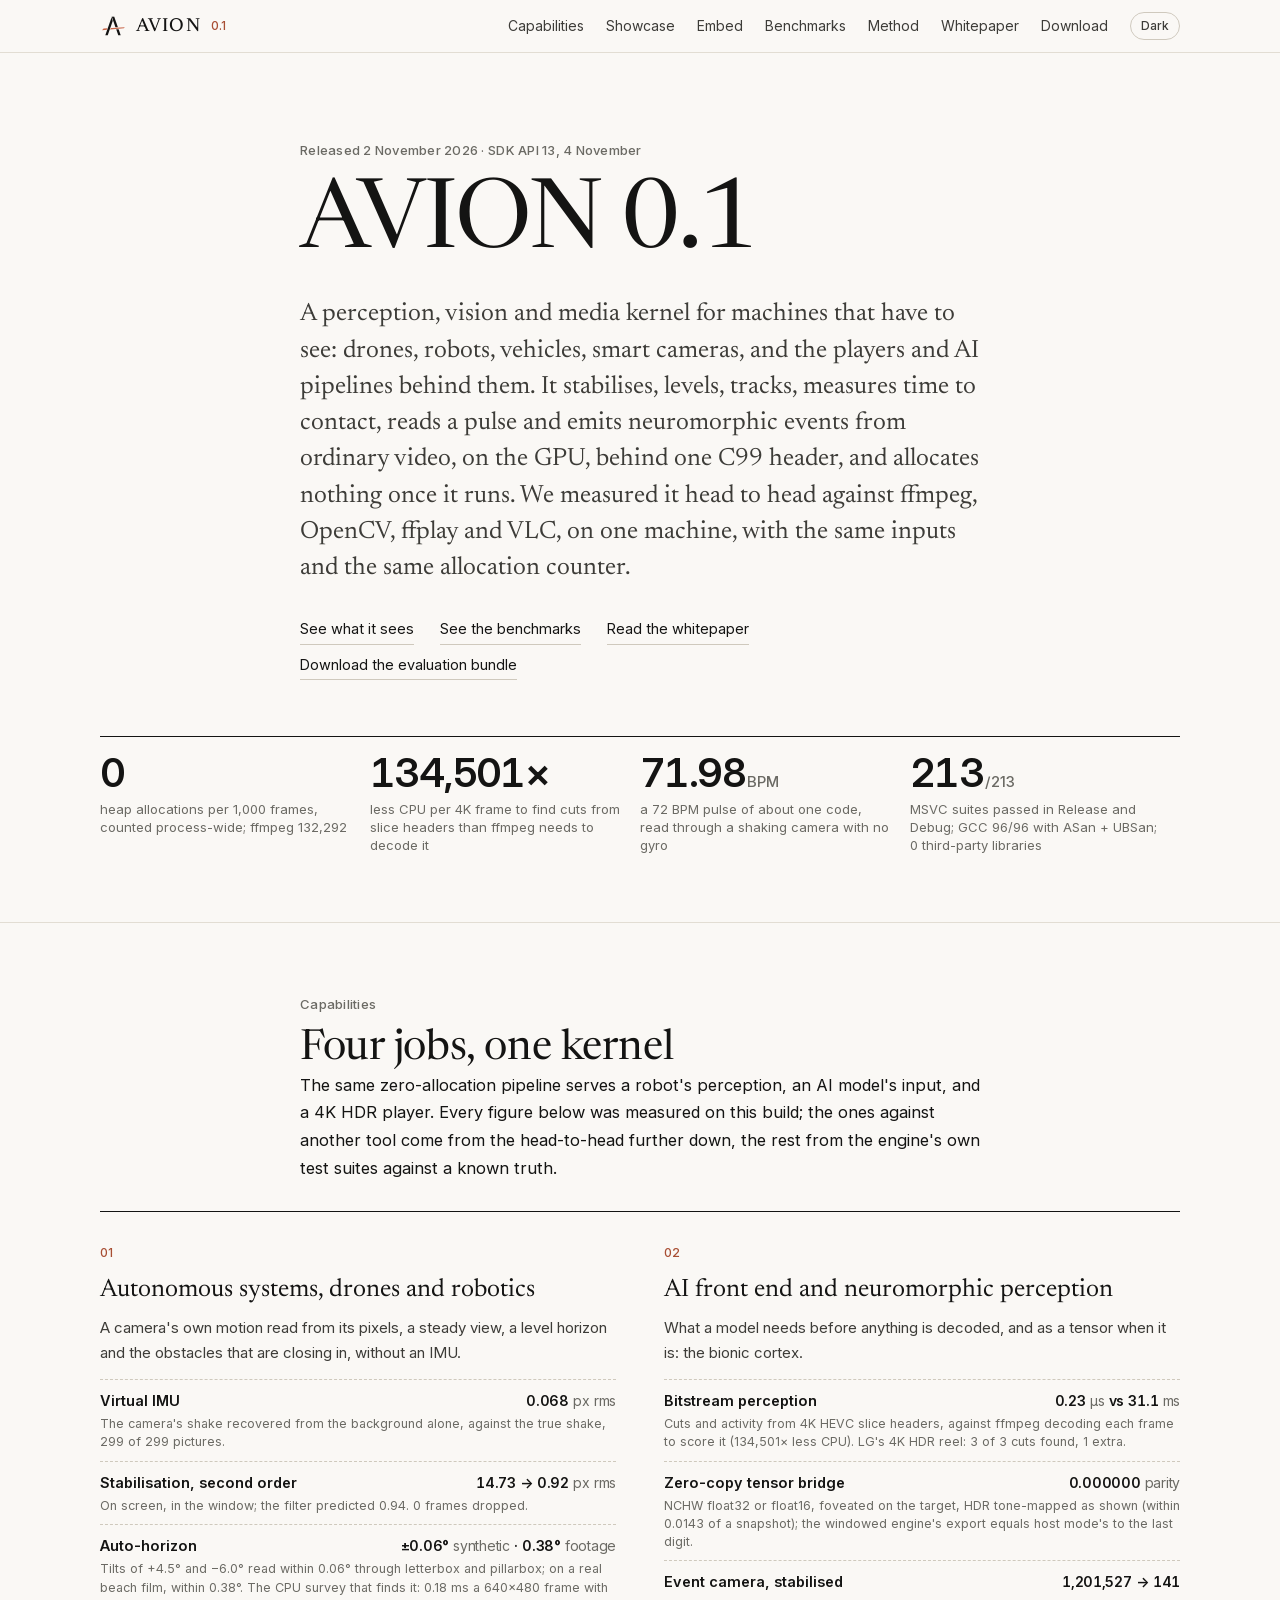
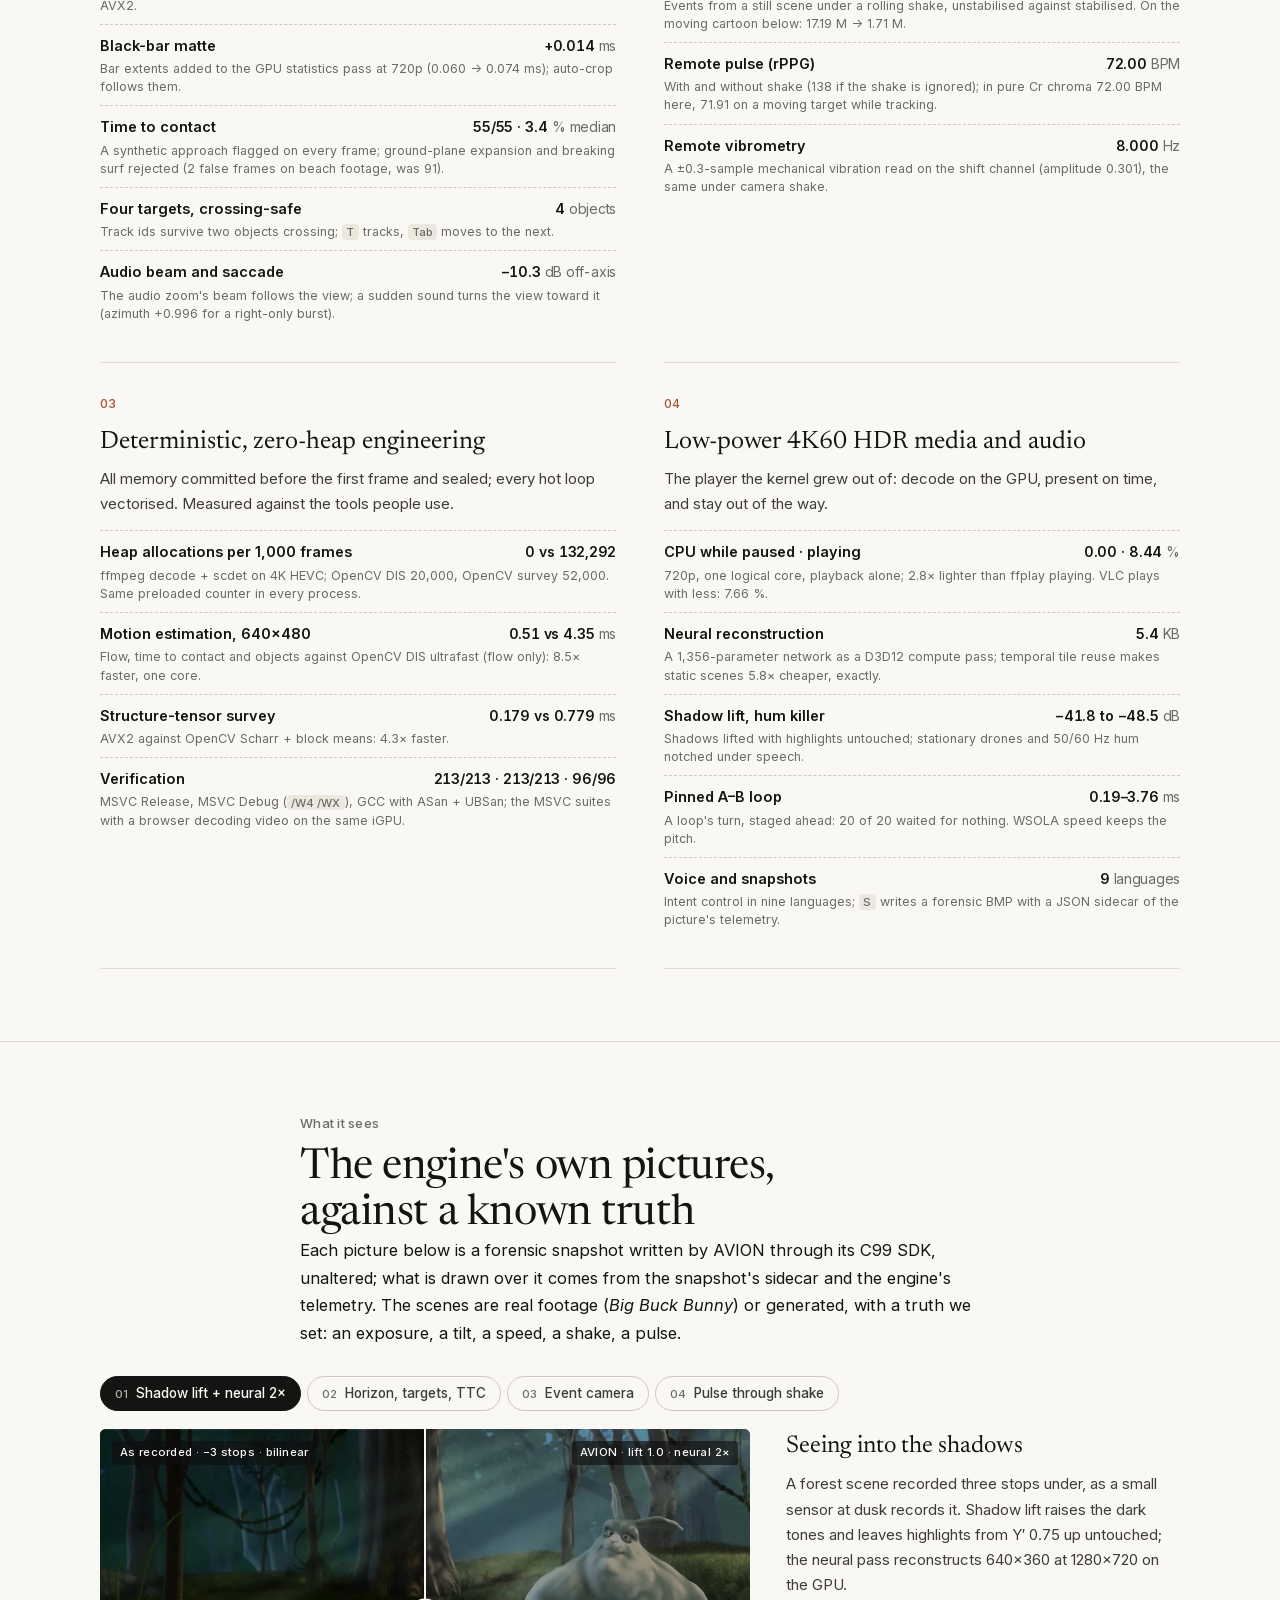
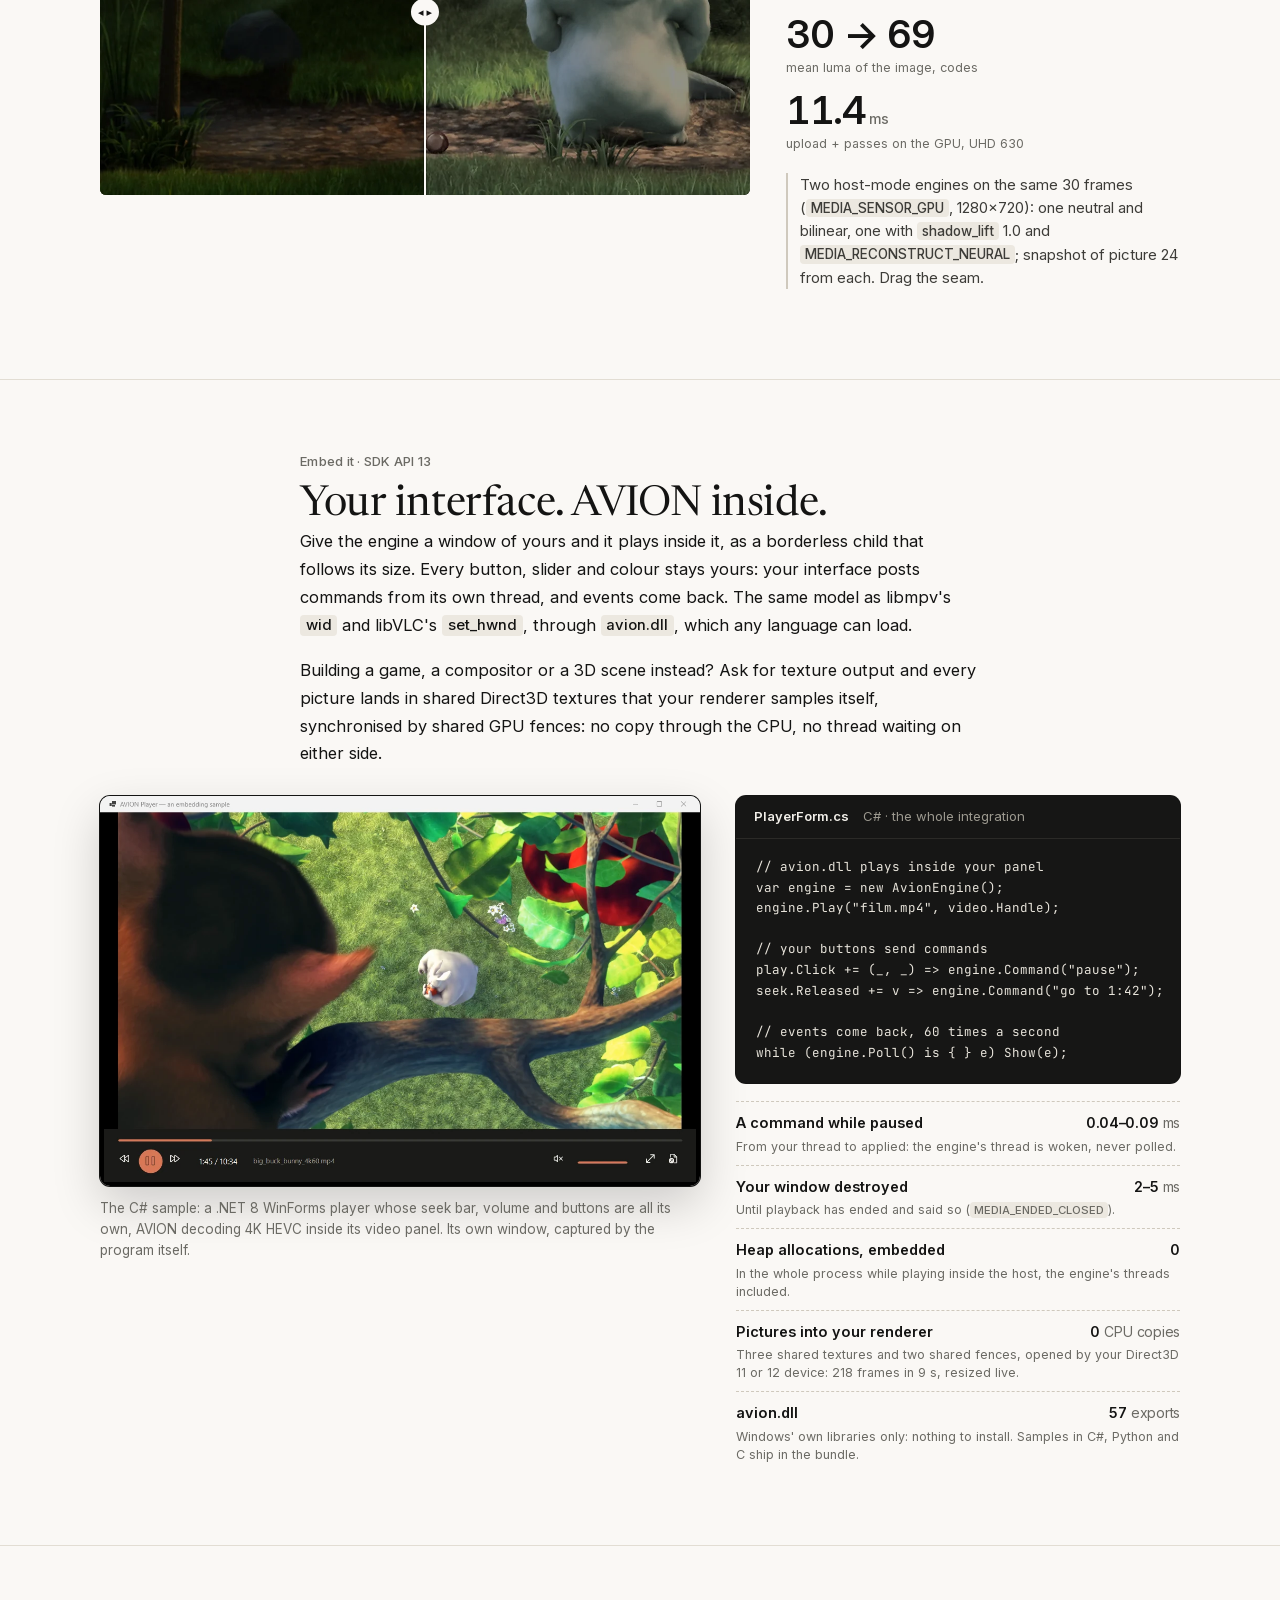
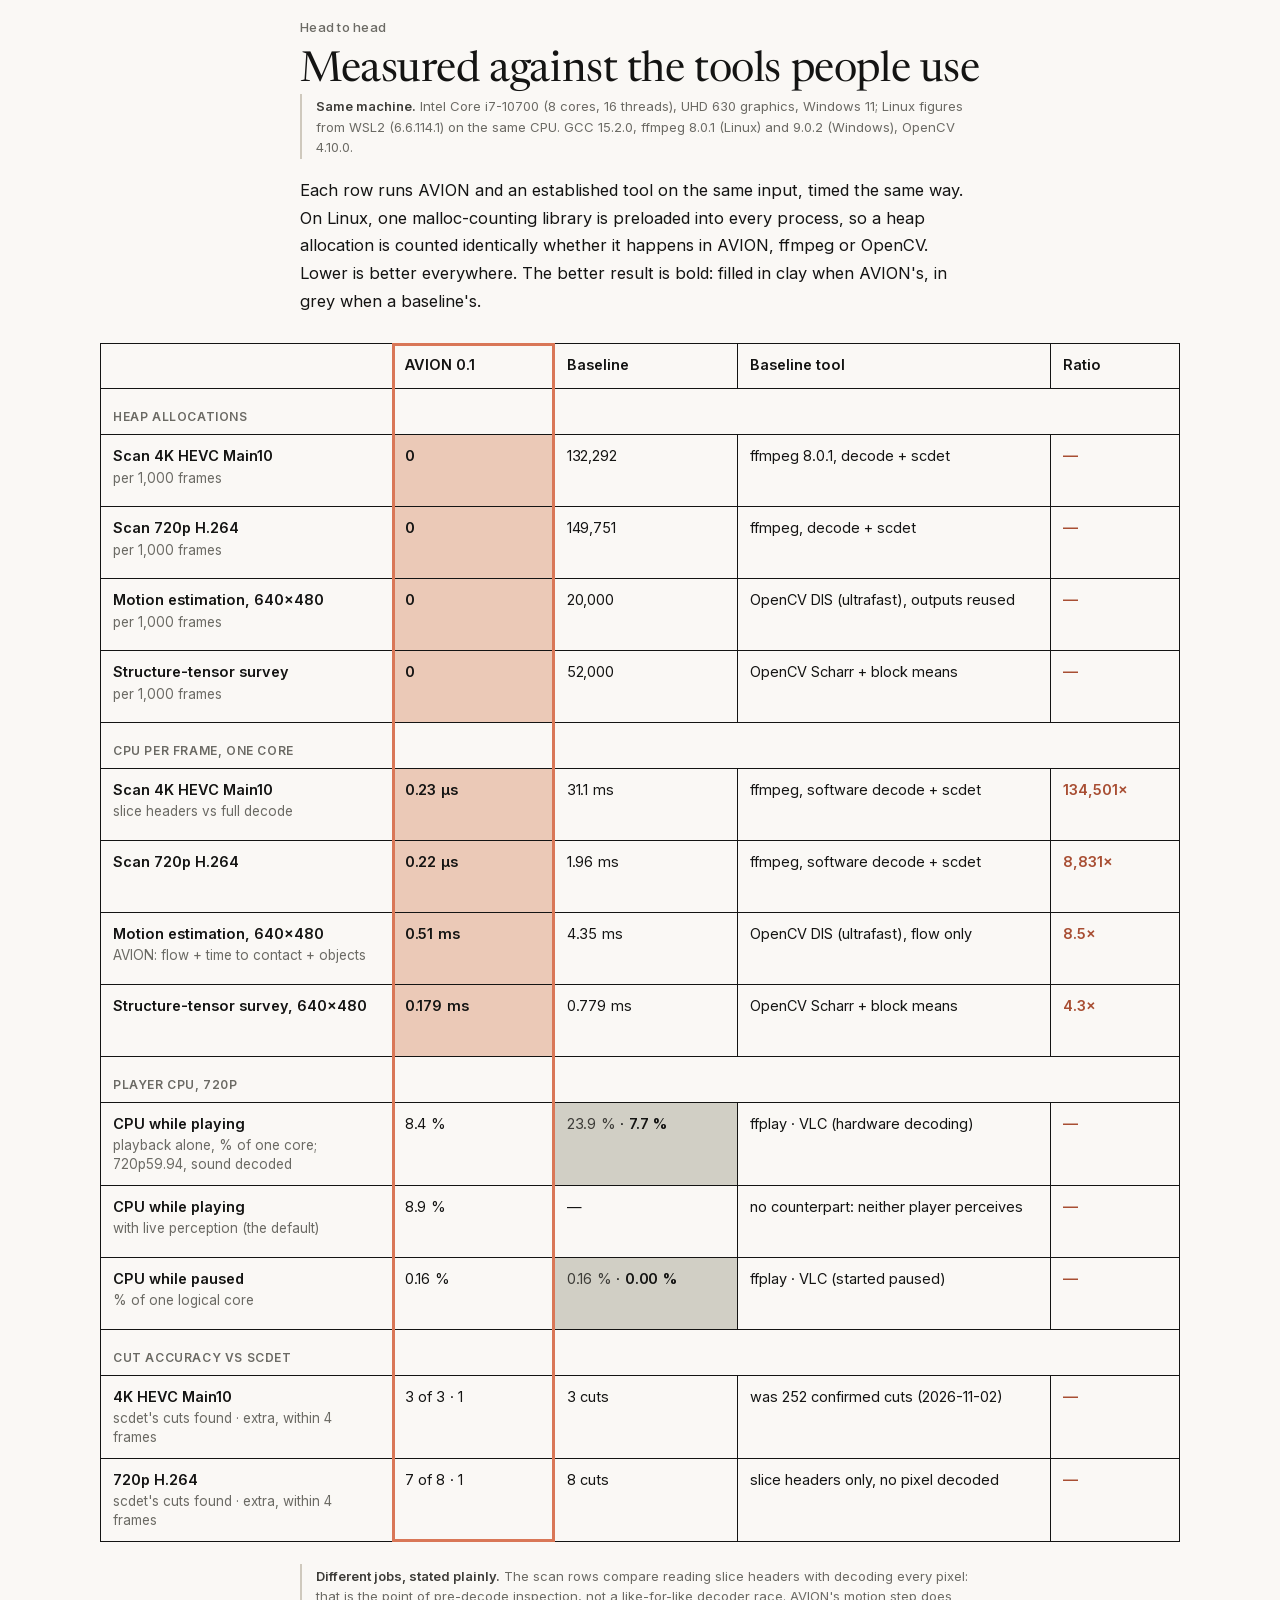
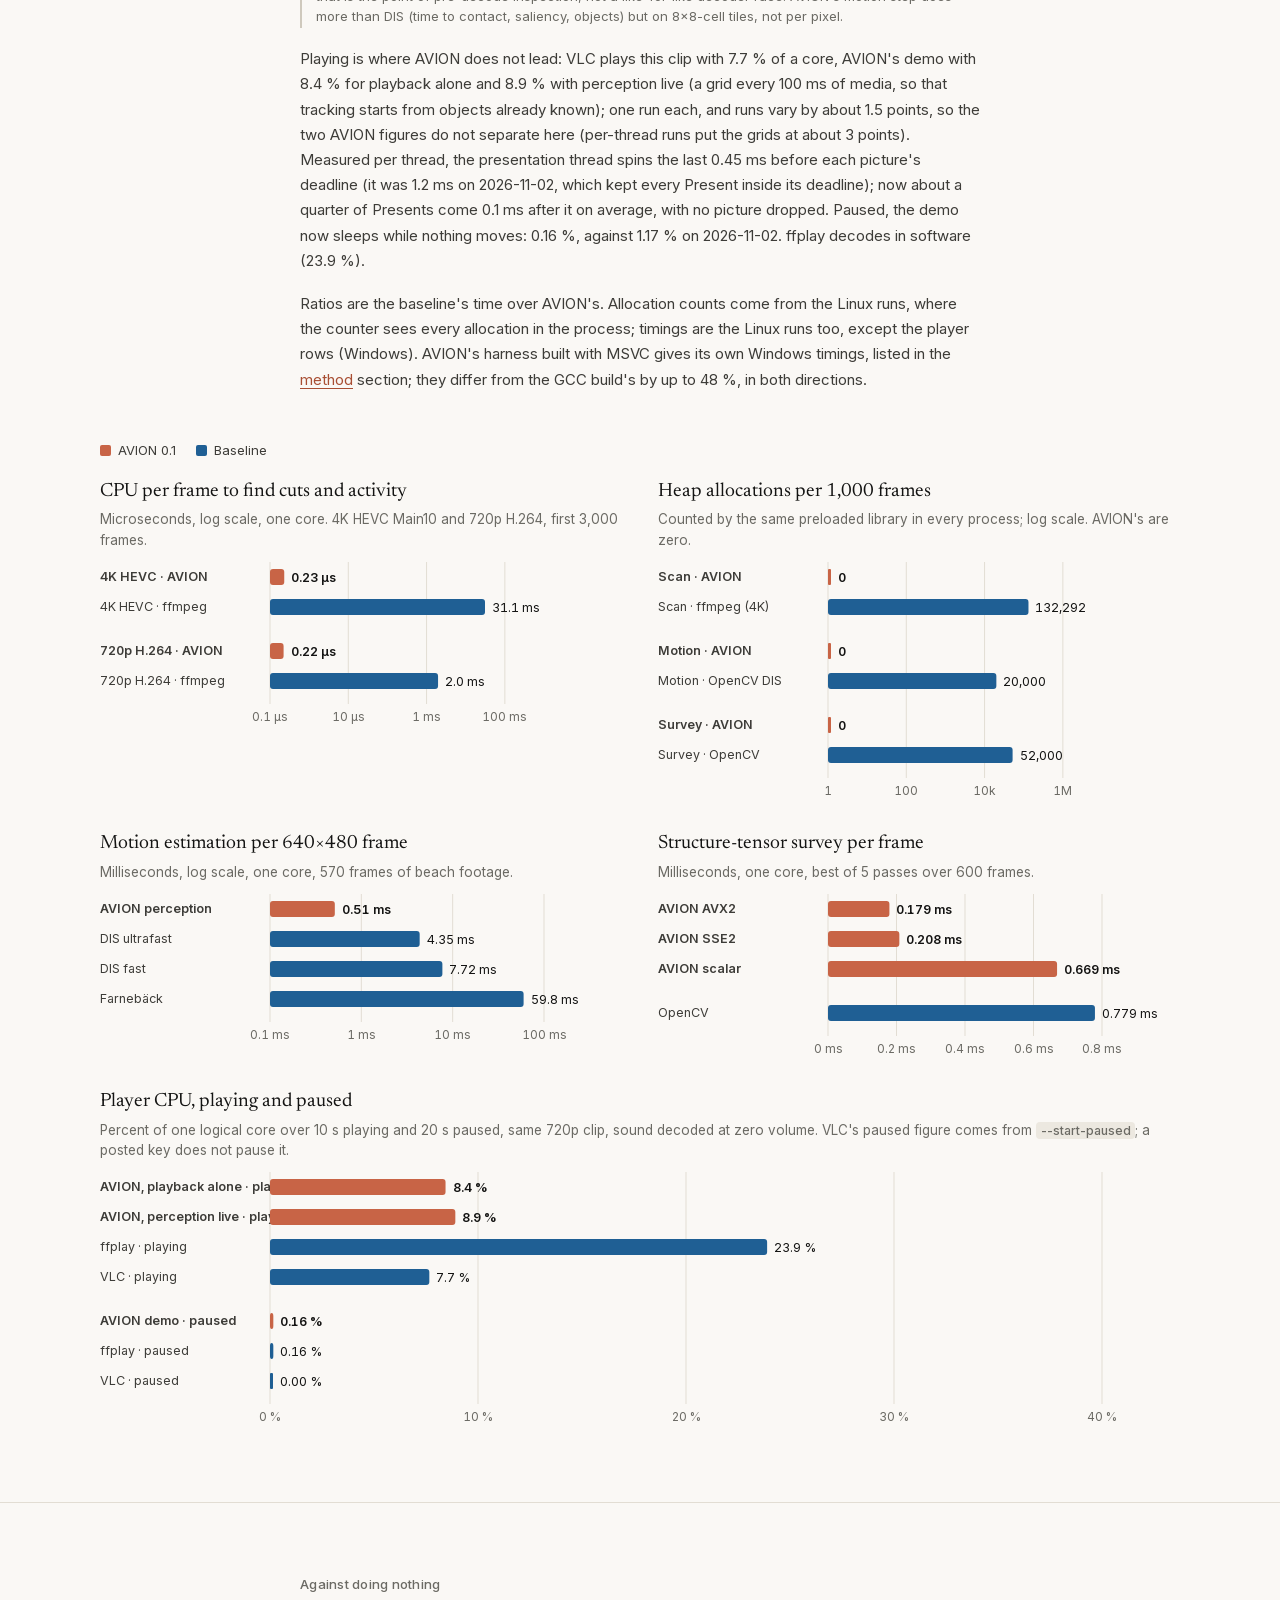
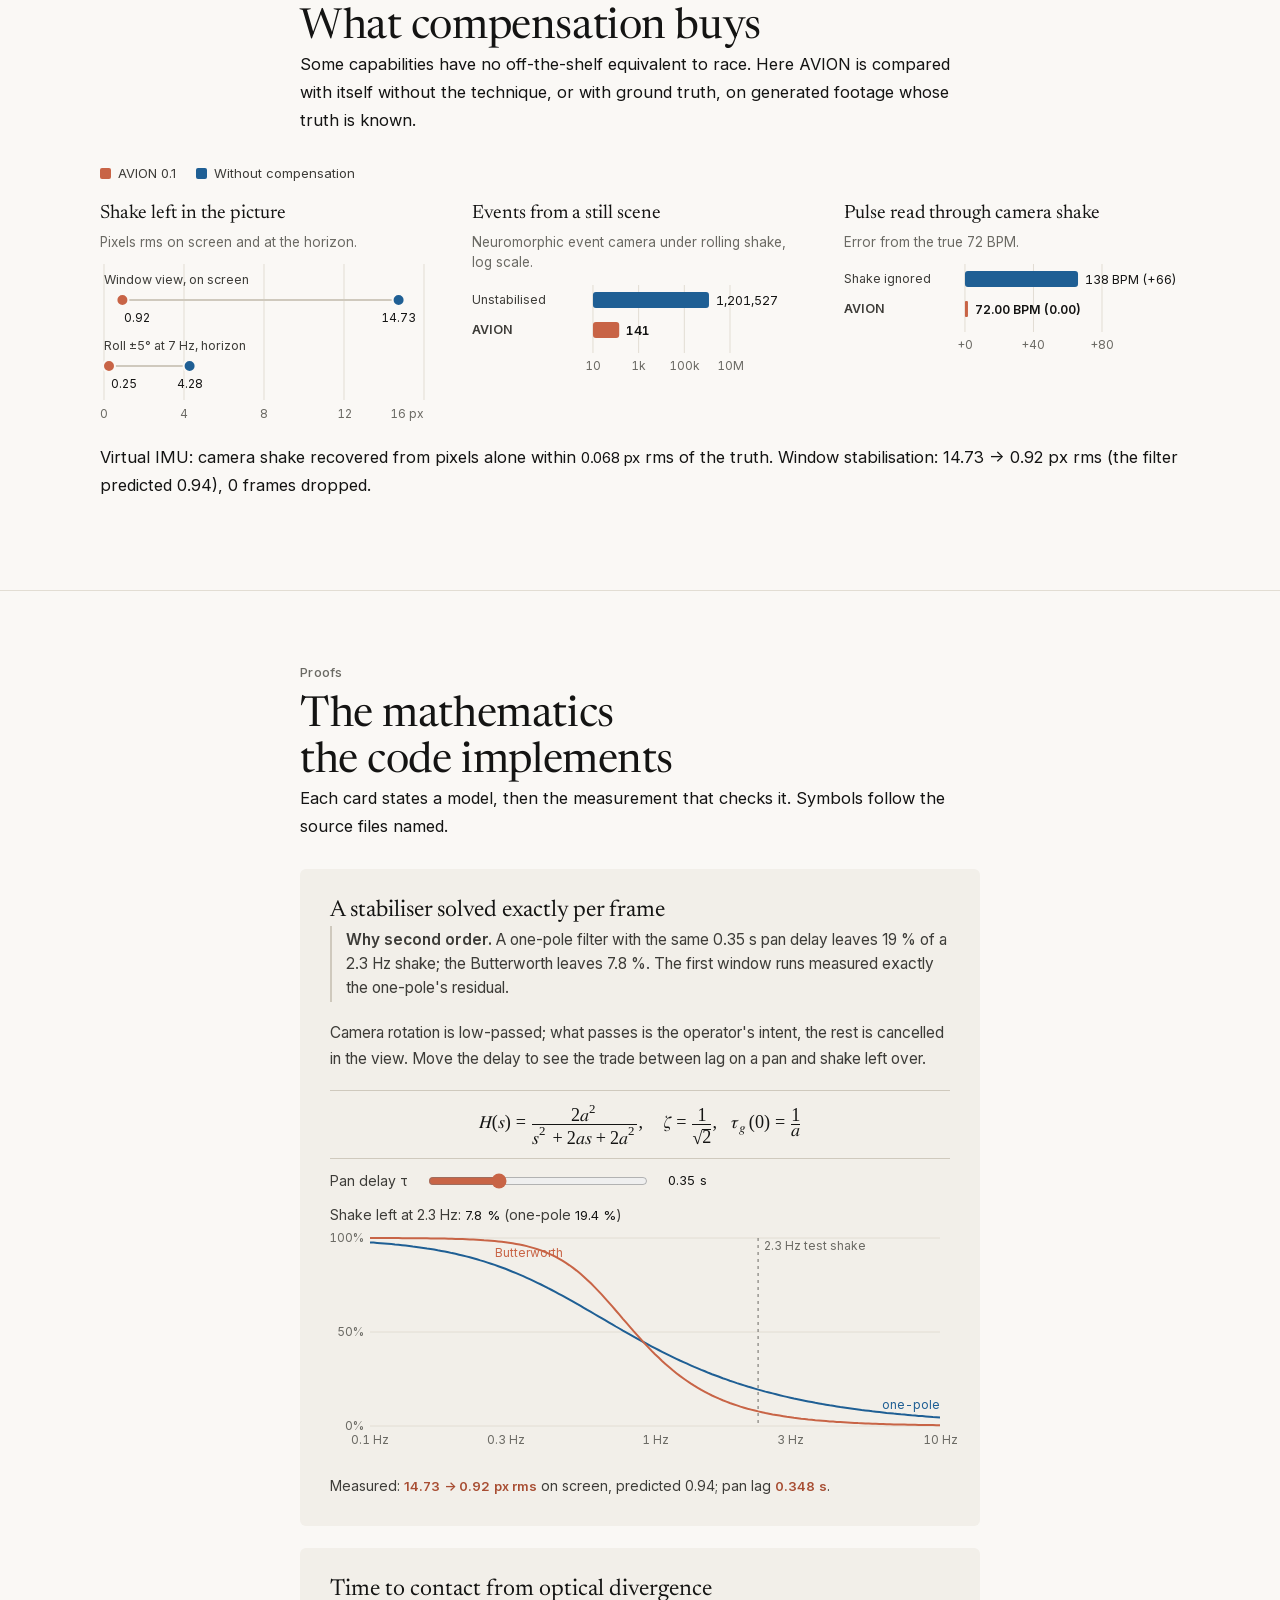
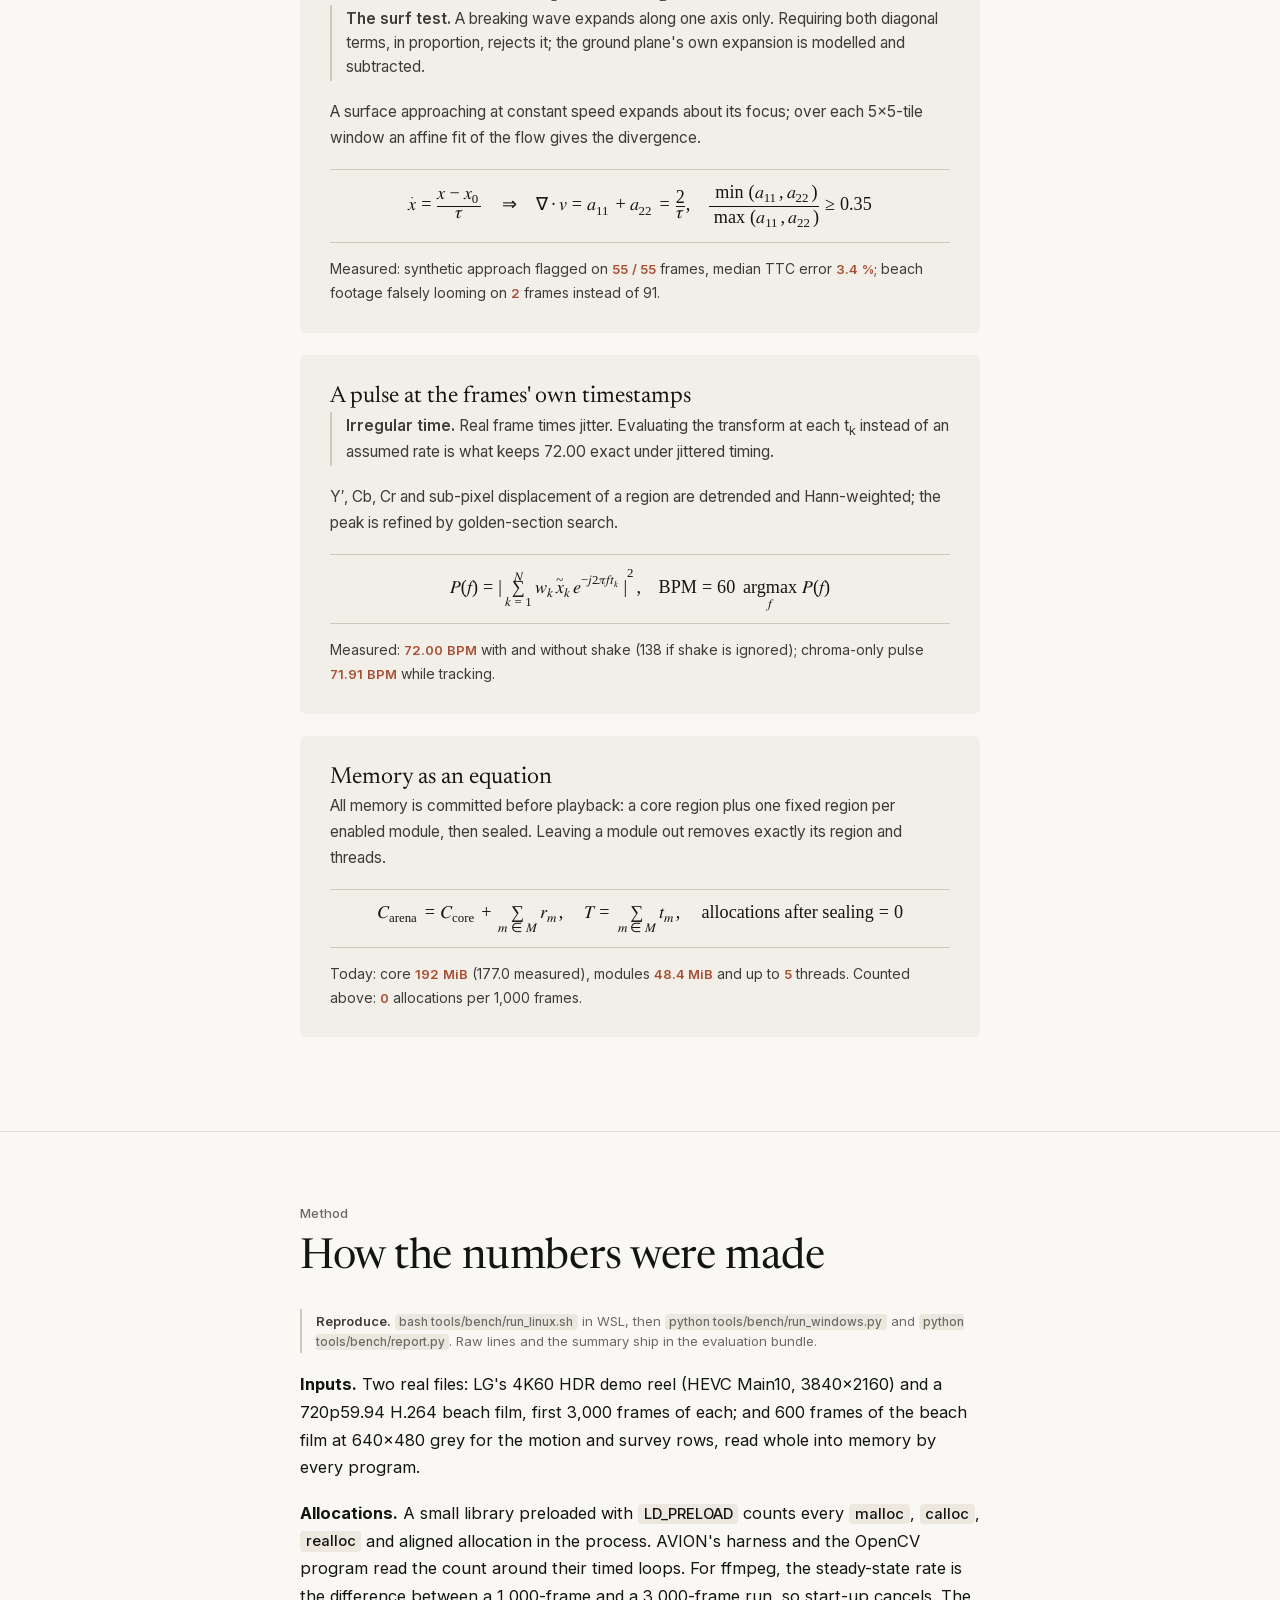
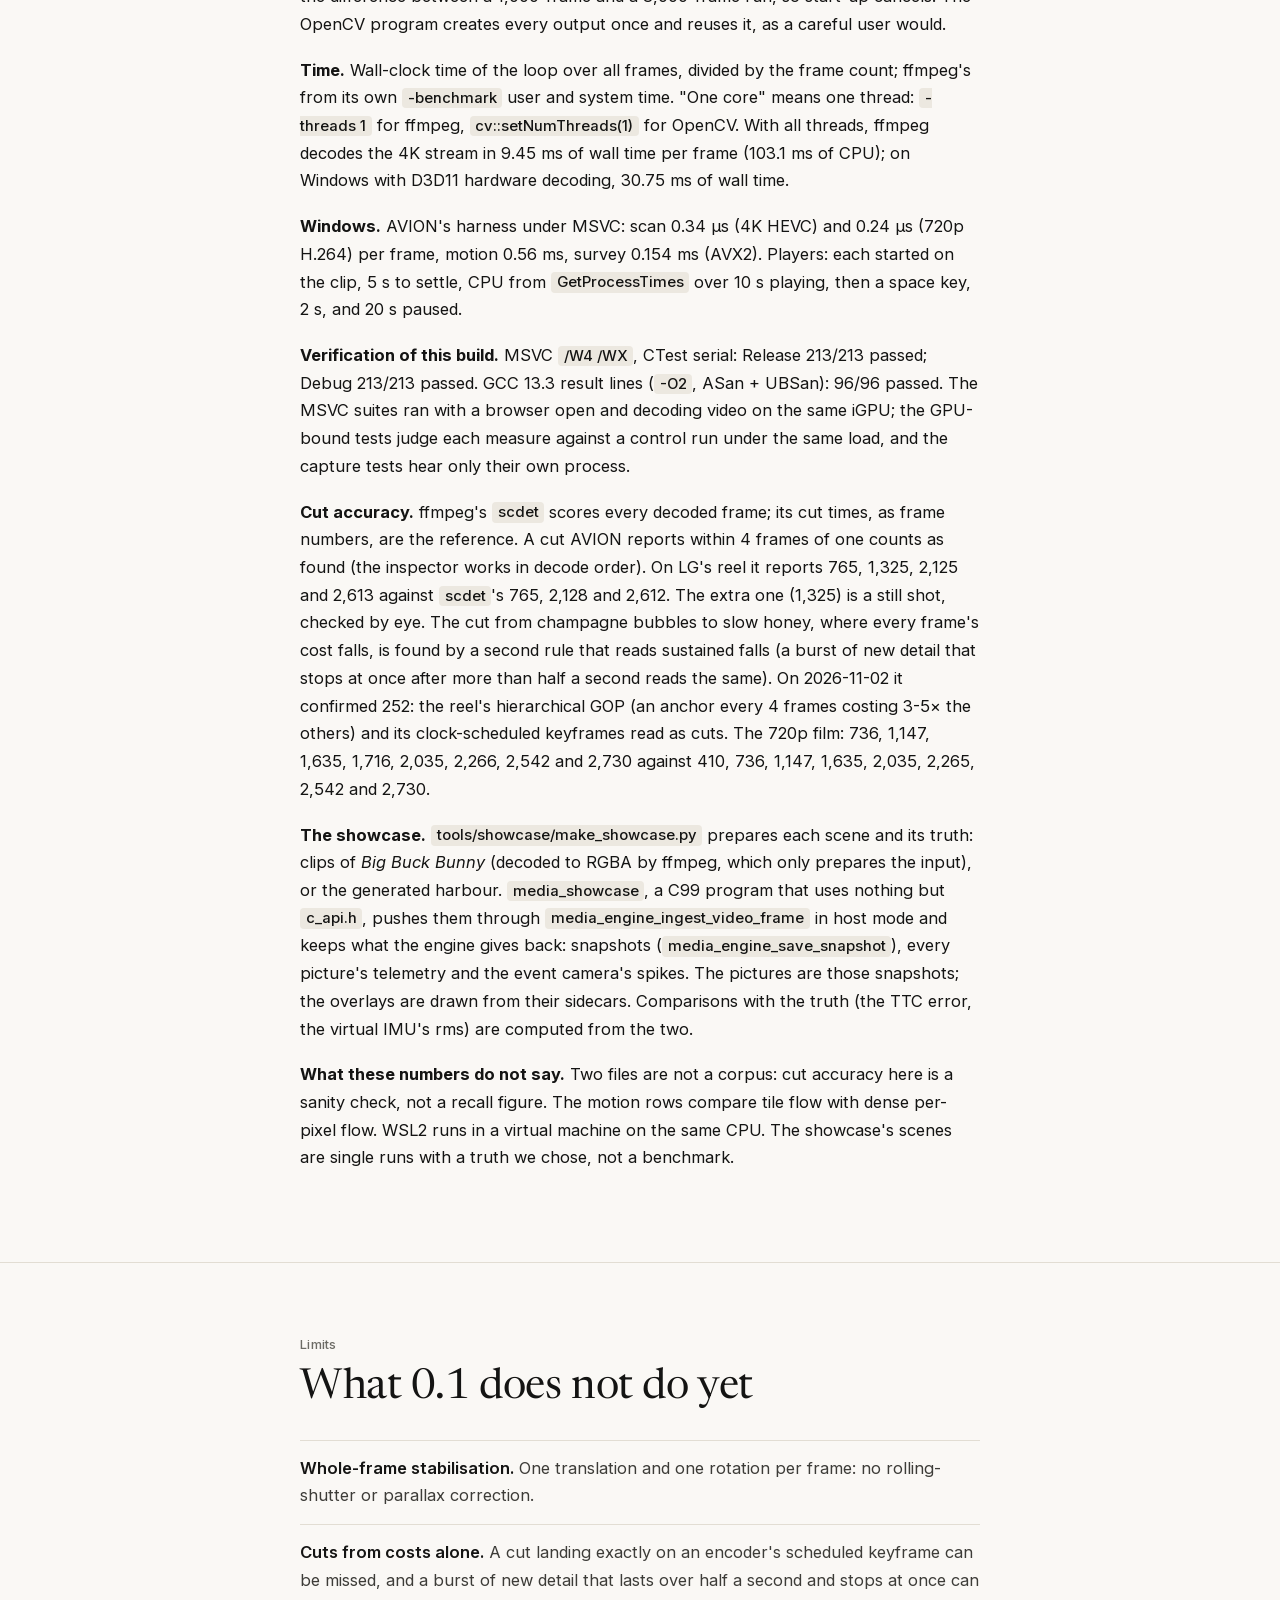
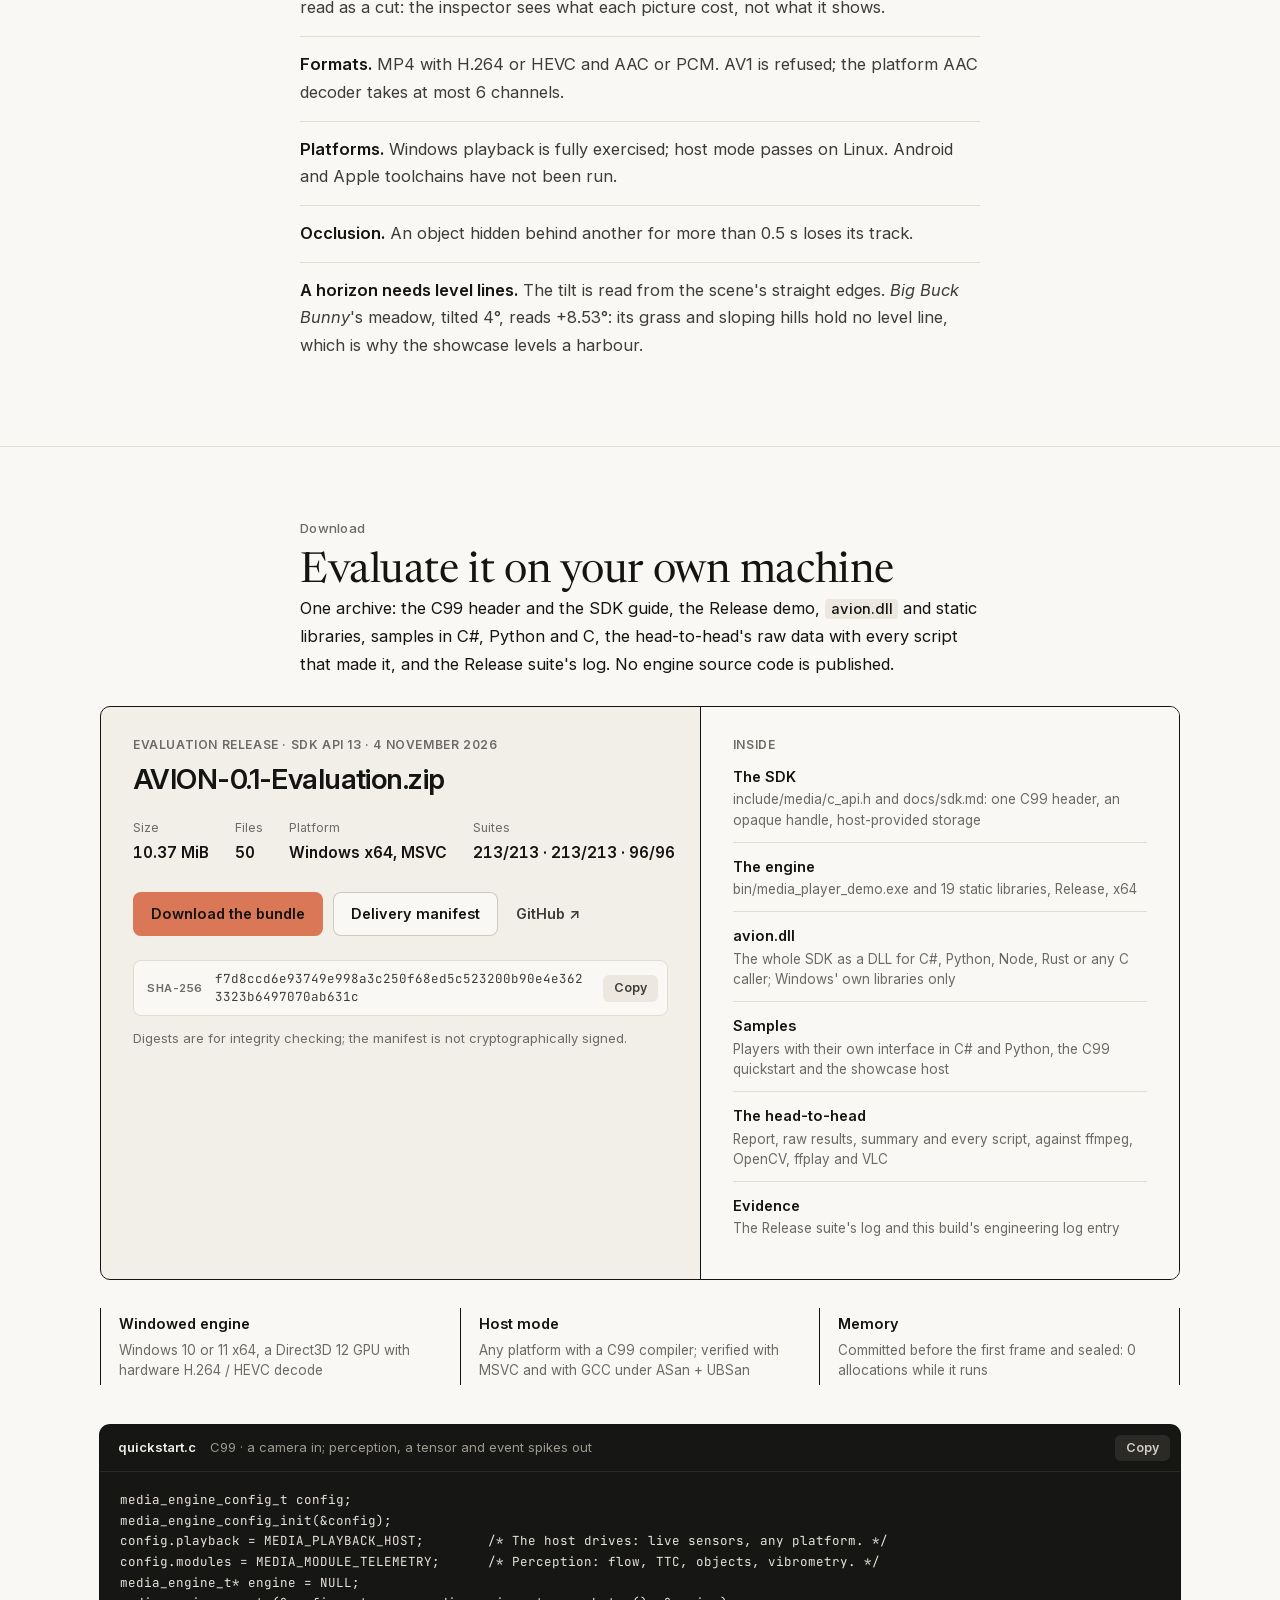
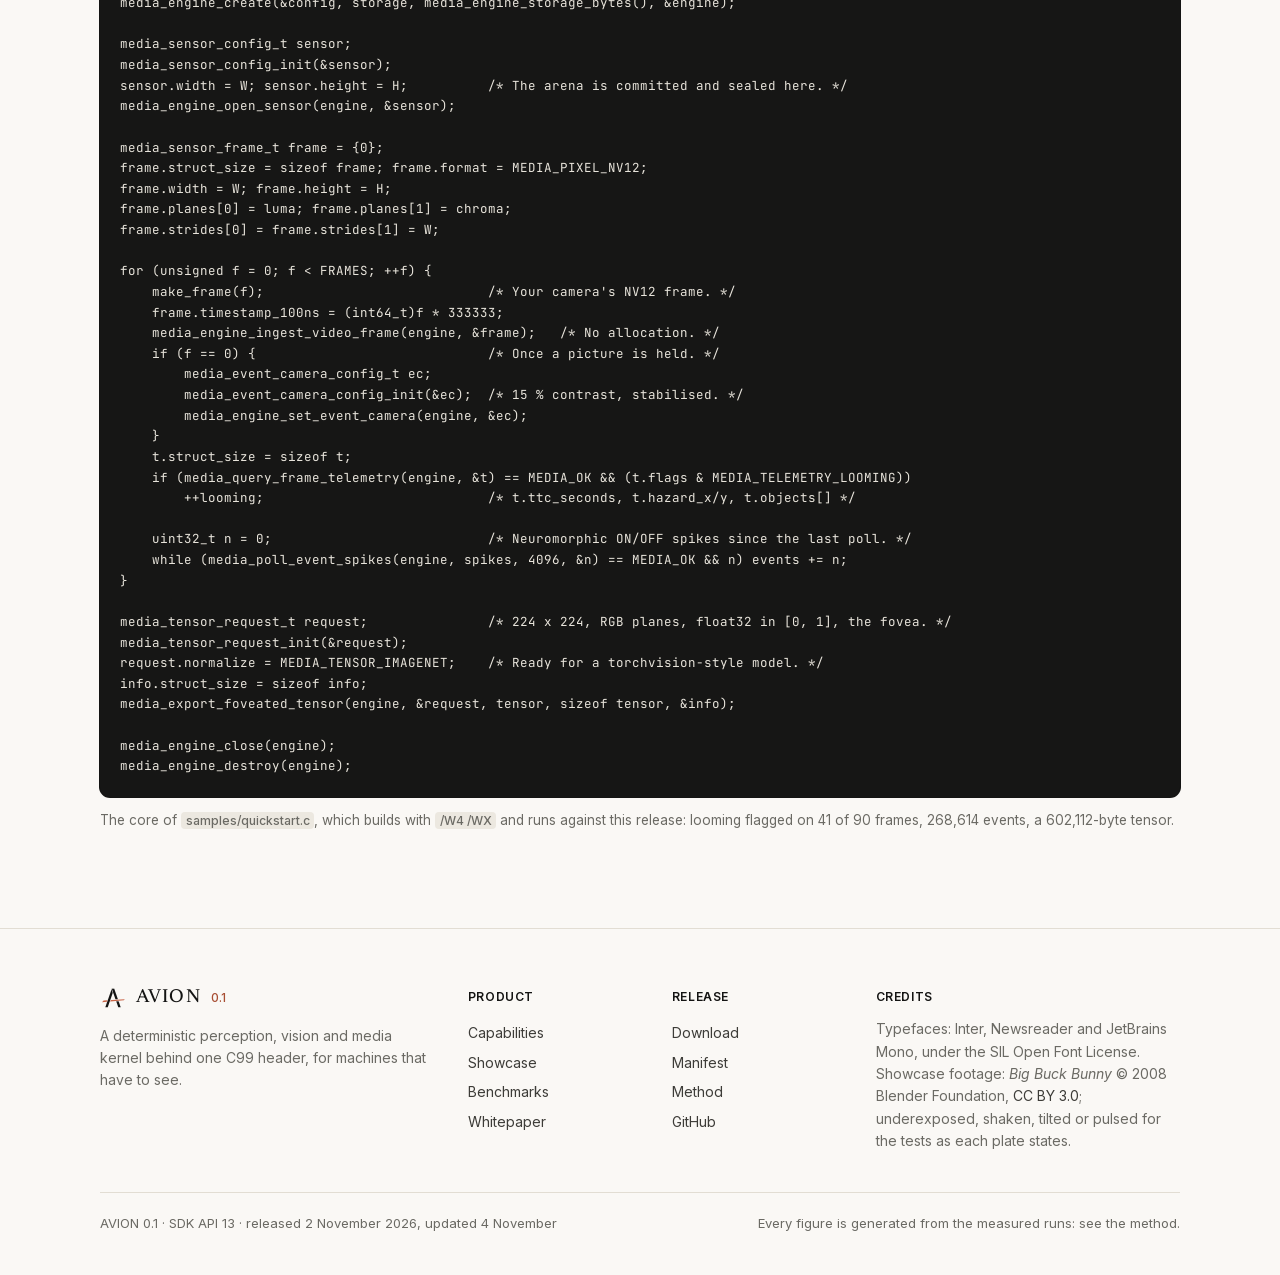
==== commit 29132d99: "AVION 0.1: SDK API 13, texture output into the host's renderer Co-Authored-By: Claude Opus 5.5 <nore" ====
--- a/index.html
+++ b/index.html
@@ -323,7 +323,7 @@
 <main id="top">
   <section class="hero gutter">
     <div class="col">
-      <p class="eyebrow">Released 2 November 2026 · SDK API 12, 4 November</p>
+      <p class="eyebrow">Released 2 November 2026 · SDK API 13, 4 November</p>
       <h1>AVION 0.1</h1>
       <p class="lede">A perception, vision and media kernel for machines that have to see: drones, robots, vehicles, smart cameras, and the players and AI pipelines behind them. It stabilises, levels, tracks, measures time to contact, reads a pulse and emits neuromorphic events from ordinary video, on the GPU, behind one C99 header, and allocates nothing once it runs. We measured it head to head against ffmpeg, OpenCV, ffplay and VLC, on one machine, with the same inputs and the same allocation counter.</p>
       <div class="meta">
@@ -338,7 +338,7 @@
         <div><b>0</b><span>heap allocations per 1,000 frames, counted process-wide; ffmpeg 132,292</span></div>
         <div><b>134,501×</b><span>less CPU per 4K frame to find cuts from slice headers than ffmpeg needs to decode it</span></div>
         <div><b>71.98<small>BPM</small></b><span>a 72 BPM pulse of about one code, read through a shaking camera with no gyro</span></div>
-        <div><b>212<small>/212</small></b><span>MSVC suites passed in Release and Debug; GCC 96/96 with ASan + UBSan; 0 third-party libraries</span></div>
+        <div><b>213<small>/213</small></b><span>MSVC suites passed in Release and Debug; GCC 96/96 with ASan + UBSan; 0 third-party libraries</span></div>
       </div>
     </div>
   </section>
@@ -385,7 +385,7 @@
             <li><b>Heap allocations per 1,000 frames</b><span class="v">0 vs 132,292</span><small>ffmpeg decode + scdet on 4K HEVC; OpenCV DIS 20,000, OpenCV survey 52,000. Same preloaded counter in every process.</small></li>
             <li><b>Motion estimation, 640×480</b><span class="v">0.51 vs 4.35 <i>ms</i></span><small>Flow, time to contact and objects against OpenCV DIS ultrafast (flow only): 8.5× faster, one core.</small></li>
             <li><b>Structure-tensor survey</b><span class="v">0.179 vs 0.779 <i>ms</i></span><small>AVX2 against OpenCV Scharr + block means: 4.3× faster.</small></li>
-            <li><b>Verification</b><span class="v">212/212 · 212/212 · 96/96</span><small>MSVC Release, MSVC Debug (<code>/W4 /WX</code>), GCC with ASan + UBSan; the MSVC suites with a browser decoding video on the same iGPU.</small></li>
+            <li><b>Verification</b><span class="v">213/213 · 213/213 · 96/96</span><small>MSVC Release, MSVC Debug (<code>/W4 /WX</code>), GCC with ASan + UBSan; the MSVC suites with a browser decoding video on the same iGPU.</small></li>
           </ul>
         </div>
         <div class="pillar">
@@ -507,9 +507,10 @@
 
   <section class="gutter" id="embed">
     <div class="col head">
-      <p class="eyebrow">Embed it · SDK API 12</p>
+      <p class="eyebrow">Embed it · SDK API 13</p>
       <h2>Your interface. AVION inside.</h2>
       <p>Give the engine a window of yours and it plays inside it, as a borderless child that follows its size. Every button, slider and colour stays yours: your interface posts commands from its own thread, and events come back. The same model as libmpv's <code>wid</code> and libVLC's <code>set_hwnd</code>, through <code>avion.dll</code>, which any language can load.</p>
+      <p>Building a game, a compositor or a 3D scene instead? Ask for texture output and every picture lands in shared Direct3D textures that your renderer samples itself, synchronised by shared GPU fences: no copy through the CPU, no thread waiting on either side.</p>
     </div>
     <div class="wide embed">
       <figure class="shot">
@@ -534,7 +535,8 @@
           <li><b>A command while paused</b><span class="v">0.04–0.09 <i>ms</i></span><small>From your thread to applied: the engine's thread is woken, never polled.</small></li>
           <li><b>Your window destroyed</b><span class="v">2–5 <i>ms</i></span><small>Until playback has ended and said so (<code>MEDIA_ENDED_CLOSED</code>).</small></li>
           <li><b>Heap allocations, embedded</b><span class="v">0</span><small>In the whole process while playing inside the host, the engine's threads included.</small></li>
-          <li><b>avion.dll</b><span class="v">53 <i>exports</i></span><small>Windows' own libraries only: nothing to install. Samples in C#, Python and C ship in the bundle.</small></li>
+          <li><b>Pictures into your renderer</b><span class="v">0 <i>CPU copies</i></span><small>Three shared textures and two shared fences, opened by your Direct3D 11 or 12 device: 218 frames in 9 s, resized live.</small></li>
+          <li><b>avion.dll</b><span class="v">57 <i>exports</i></span><small>Windows' own libraries only: nothing to install. Samples in C#, Python and C ship in the bundle.</small></li>
         </ul>
       </div>
     </div>
@@ -660,7 +662,7 @@
       <p><strong>Allocations.</strong> A small library preloaded with <code>LD_PRELOAD</code> counts every <code>malloc</code>, <code>calloc</code>, <code>realloc</code> and aligned allocation in the process. AVION's harness and the OpenCV program read the count around their timed loops. For ffmpeg, the steady-state rate is the difference between a 1,000-frame and a 3,000-frame run, so start-up cancels. The OpenCV program creates every output once and reuses it, as a careful user would.</p>
       <p><strong>Time.</strong> Wall-clock time of the loop over all frames, divided by the frame count; ffmpeg's from its own <code>-benchmark</code> user and system time. "One core" means one thread: <code>-threads 1</code> for ffmpeg, <code>cv::setNumThreads(1)</code> for OpenCV. With all threads, ffmpeg decodes the 4K stream in 9.45 ms of wall time per frame (103.1 ms of CPU); on Windows with D3D11 hardware decoding, 30.75 ms of wall time.</p>
       <p><strong>Windows.</strong> AVION's harness under MSVC: scan 0.34 µs (4K HEVC) and 0.24 µs (720p H.264) per frame, motion 0.56 ms, survey 0.154 ms (AVX2). Players: each started on the clip, 5 s to settle, CPU from <code>GetProcessTimes</code> over 10 s playing, then a space key, 2 s, and 20 s paused.</p>
-      <p><strong>Verification of this build.</strong> MSVC <code>/W4 /WX</code>, CTest serial: Release 212/212 passed; Debug 212/212 passed. GCC 13.3 result lines (<code>-O2</code>, ASan + UBSan): 96/96 passed. The MSVC suites ran with a browser open and decoding video on the same iGPU; the GPU-bound tests judge each measure against a control run under the same load, and the capture tests hear only their own process.</p>
+      <p><strong>Verification of this build.</strong> MSVC <code>/W4 /WX</code>, CTest serial: Release 213/213 passed; Debug 213/213 passed. GCC 13.3 result lines (<code>-O2</code>, ASan + UBSan): 96/96 passed. The MSVC suites ran with a browser open and decoding video on the same iGPU; the GPU-bound tests judge each measure against a control run under the same load, and the capture tests hear only their own process.</p>
       <p><strong>Cut accuracy.</strong> ffmpeg's <code>scdet</code> scores every decoded frame; its cut times, as frame numbers, are the reference. A cut AVION reports within 4 frames of one counts as found (the inspector works in decode order). On LG's reel it reports 765, 1,325, 2,125 and 2,613 against <code>scdet</code>'s 765, 2,128 and 2,612. The extra one (1,325) is a still shot, checked by eye. The cut from champagne bubbles to slow honey, where every frame's cost falls, is found by a second rule that reads sustained falls (a burst of new detail that stops at once after more than half a second reads the same). On 2026-11-02 it confirmed 252: the reel's hierarchical GOP (an anchor every 4 frames costing 3-5× the others) and its clock-scheduled keyframes read as cuts. The 720p film: 736, 1,147, 1,635, 1,716, 2,035, 2,266, 2,542 and 2,730 against 410, 736, 1,147, 1,635, 2,035, 2,265, 2,542 and 2,730.</p>
       <p><strong>The showcase.</strong> <code>tools/showcase/make_showcase.py</code> prepares each scene and its truth: clips of <i>Big Buck Bunny</i> (decoded to RGBA by ffmpeg, which only prepares the input), or the generated harbour. <code>media_showcase</code>, a C99 program that uses nothing but <code>c_api.h</code>, pushes them through <code>media_engine_ingest_video_frame</code> in host mode and keeps what the engine gives back: snapshots (<code>media_engine_save_snapshot</code>), every picture's telemetry and the event camera's spikes. The pictures are those snapshots; the overlays are drawn from their sidecars. Comparisons with the truth (the TTC error, the virtual IMU's rms) are computed from the two.</p>
       <p><strong>What these numbers do not say.</strong> Two files are not a corpus: cut accuracy here is a sanity check, not a recall figure. The motion rows compare tile flow with dense per-pixel flow. WSL2 runs in a virtual machine on the same CPU. The showcase's scenes are single runs with a truth we chose, not a benchmark.</p>
@@ -693,20 +695,20 @@
     <div class="wide">
       <div class="release">
         <div class="rel-main">
-          <p class="rel-kicker">Evaluation release · SDK API 12 · 4 November 2026</p>
+          <p class="rel-kicker">Evaluation release · SDK API 13 · 4 November 2026</p>
           <h3>AVION-0.1-Evaluation.zip</h3>
           <dl class="rel-meta">
-            <div><dt>Size</dt><dd>10.36 MiB</dd></div>
+            <div><dt>Size</dt><dd>10.37 MiB</dd></div>
             <div><dt>Files</dt><dd>50</dd></div>
             <div><dt>Platform</dt><dd>Windows x64, MSVC</dd></div>
-            <div><dt>Suites</dt><dd>212/212 · 212/212 · 96/96</dd></div>
+            <div><dt>Suites</dt><dd>213/213 · 213/213 · 96/96</dd></div>
           </dl>
           <div class="rel-actions">
             <a class="btn primary" href="downloads/AVION-0.1-Evaluation.zip" download>Download the bundle</a>
             <a class="btn" href="downloads/AVION-0.1-delivery-manifest.json">Delivery manifest</a>
             <a class="btn ghost" href="https://github.com/5645hm-a11y/avion">GitHub ↗</a>
           </div>
-          <div class="digest"><span class="lbl">SHA-256</span><span class="hash" id="sha">60d633e99c8299840a44ccefa7158595a9c10c5e08d5633956bdc8458b0a6a7a</span><button class="copy" type="button" data-copy="sha">Copy</button></div>
+          <div class="digest"><span class="lbl">SHA-256</span><span class="hash" id="sha">f7d8ccd6e93749e998a3c250f68ed5c523200b90e4e3623323b6497070ab631c</span><button class="copy" type="button" data-copy="sha">Copy</button></div>
           <p class="rel-note">Digests are for integrity checking; the manifest is not cryptographically signed.</p>
         </div>
         <div class="rel-side">
@@ -784,11 +786,11 @@
     <nav class="foot-col" aria-label="Release"><h4>Release</h4><a href="index.html#download">Download</a><a href="downloads/AVION-0.1-delivery-manifest.json">Manifest</a><a href="index.html#method">Method</a><a href="https://github.com/5645hm-a11y/avion">GitHub</a></nav>
     <div class="foot-col"><h4>Credits</h4><p>Typefaces: Inter, Newsreader and JetBrains Mono, under the SIL Open Font License. Showcase footage: <i>Big Buck Bunny</i> © 2008 Blender Foundation, <a style="display:inline;padding:0" href="https://creativecommons.org/licenses/by/3.0/">CC BY 3.0</a>; underexposed, shaken, tilted or pulsed for the tests as each plate states.</p></div>
   </div>
-  <div class="wide foot-base"><span>AVION 0.1 · SDK API 12 · released 2 November 2026, updated 4 November</span><span>Every figure is generated from the measured runs: see the method.</span></div>
+  <div class="wide foot-base"><span>AVION 0.1 · SDK API 13 · released 2 November 2026, updated 4 November</span><span>Every figure is generated from the measured runs: see the method.</span></div>
 </footer>
 
 <script>
-const DATA = {"machine":{"linux":{"bench":"machine","cpu":"Intel(R) Core(TM) i7-10700 CPU @ 2.90GHz","cores":16,"kernel":"6.6.114.1-microsoft-standard-WSL2","gcc":"15.2.0","ffmpeg":"8.0.1-3ubuntu2","opencv":"4.10.0"},"windows":{"bench":"machine","platform":"windows","cpu":"Intel(R) Core(TM) i7-10700 CPU @ 2.90GHz","ffmpeg":"9.0.2-full_build-www.gyan.dev"}},"scan":{"costa_rica_4k60_hdr.mp4":{"codec":"h264","size":"1280x720","pictures":3000,"avion_linux_us":0.2225,"avion_linux_end_to_end_us":3.0344,"avion_linux_p99_us":0.462,"avion_allocs_per_1000":0.0,"avion_allocs_per_1000_with_reads":0.0,"avion_windows_us":0.2358,"avion_windows_end_to_end_us":5.764,"avion_windows_p99_us":0.9,"avion_candidates":8,"avion_confirmed_cuts":1,"ffmpeg_linux_software_mt_wall_us":545.3333333333334,"ffmpeg_linux_software_mt_cpu_us":5394.999999999999,"ffmpeg_linux_software_mt_cuts":8,"ffmpeg_linux_software_1t_wall_us":1746.6666666666667,"ffmpeg_linux_software_1t_cpu_us":1964.9999999999995,"ffmpeg_linux_software_1t_cuts":1,"ffmpeg_windows_software_mt_wall_us":404.3333333333333,"ffmpeg_windows_software_mt_cpu_us":4578.0,"ffmpeg_windows_software_mt_cuts":8,"ffmpeg_windows_software_1t_wall_us":1655.0,"ffmpeg_windows_software_1t_cpu_us":1744.9999999999998,"ffmpeg_windows_software_1t_cuts":1,"ffmpeg_windows_d3d11va_mt_wall_us":4358.333333333333,"ffmpeg_windows_d3d11va_mt_cpu_us":1906.333333333333,"ffmpeg_windows_d3d11va_mt_cuts":8,"ffmpeg_allocs_per_1000":149751,"ffmpeg_allocs_total_short":159644,"ffmpeg_allocs_total_long":459146,"scdet_cuts":[410,736,1147,1635,2035,2265,2542,2730],"avion_cuts":[736,1147,1635,1716,2035,2266,2542,2730],"cuts_matched":7,"cuts_missed":[410],"cuts_extra":[1716],"speedup_cpu_linux_1t":8831.4606741573,"speedup_cpu_windows":19414.7582697201},"lg_black_4k60_hdr.mp4":{"codec":"hevc","size":"3840x2160","pictures":3000,"avion_linux_us":0.2312,"avion_linux_end_to_end_us":25.4711,"avion_linux_p99_us":0.554,"avion_allocs_per_1000":0.0,"avion_allocs_per_1000_with_reads":0.0,"avion_windows_us":0.3421,"avion_windows_end_to_end_us":26.2379,"avion_windows_p99_us":1.0,"avion_candidates":7,"avion_confirmed_cuts":4,"ffmpeg_linux_software_mt_wall_us":9452.333333333334,"ffmpeg_linux_software_mt_cpu_us":103110.33333333331,"ffmpeg_linux_software_mt_cuts":3,"ffmpeg_linux_software_1t_wall_us":28108.333333333332,"ffmpeg_linux_software_1t_cpu_us":31096.666666666668,"ffmpeg_linux_software_1t_cuts":0,"ffmpeg_windows_software_mt_wall_us":8545.0,"ffmpeg_windows_software_mt_cpu_us":90573.0,"ffmpeg_windows_software_mt_cuts":3,"ffmpeg_windows_software_1t_wall_us":25298.333333333332,"ffmpeg_windows_software_1t_cpu_us":27603.333333333336,"ffmpeg_windows_software_1t_cuts":0,"ffmpeg_windows_d3d11va_mt_wall_us":30748.666666666668,"ffmpeg_windows_d3d11va_mt_cpu_us":68953.0,"ffmpeg_windows_d3d11va_mt_cuts":3,"ffmpeg_allocs_per_1000":132292,"ffmpeg_allocs_total_short":141207,"ffmpeg_allocs_total_long":405791,"scdet_cuts":[765,2128,2612],"avion_cuts":[765,1325,2125,2613],"cuts_matched":3,"cuts_missed":[],"cuts_extra":[1325],"speedup_cpu_linux_1t":134501.1534025375,"speedup_cpu_windows":264755.9193218357}},"flow":{"avion_linux_ms":0.5125,"avion_linux_p99_ms":0.7718,"avion_windows_ms":0.5577,"avion_windows_p99_ms":0.8582,"avion_allocs_per_1000":0.0,"opencv_dis_ultrafast_1t_ms":4.3531,"opencv_dis_ultrafast_1t_p99_ms":6.285,"opencv_version":"4.10.0","opencv_dis_fast_1t_ms":7.7164,"opencv_dis_fast_1t_p99_ms":11.1953,"opencv_farneback_1t_ms":59.8,"opencv_farneback_1t_p99_ms":72.0126,"opencv_dis_ultrafast_1t_allocs_per_1000":20000.0,"opencv_dis_fast_1t_allocs_per_1000":572000.0,"opencv_farneback_1t_allocs_per_1000":227000.0,"opencv_dis_ultrafast_mt_ms":4.3437,"opencv_dis_ultrafast_mt_p99_ms":6.0791,"opencv_dis_fast_mt_ms":8.0769,"opencv_dis_fast_mt_p99_ms":10.9295,"opencv_farneback_mt_ms":64.691,"opencv_farneback_mt_p99_ms":77.187,"opencv_dis_ultrafast_mt_allocs_per_1000":20000.0,"opencv_dis_fast_mt_allocs_per_1000":572000.0,"opencv_farneback_mt_allocs_per_1000":227000.0},"survey":{"avion_linux_scalar_ms":0.6688,"avion_linux_sse2_ms":0.2083,"avion_linux_avx2_ms":0.1793,"avion_scalar_allocs_per_1000":0.0,"avion_sse2_allocs_per_1000":0.0,"avion_avx2_allocs_per_1000":0.0,"avion_windows_scalar_ms":0.7212,"avion_windows_sse2_ms":0.2212,"avion_windows_avx2_ms":0.1541,"opencv_1t_ms":0.7794,"opencv_1t_allocs_per_1000":52000.0,"opencv_mt_ms":0.8874,"opencv_mt_allocs_per_1000":52000.0},"players":{"avion":{"playing_pct":8.91,"paused_pct":0.16},"avion_pure":{"playing_pct":8.44,"paused_pct":0.0},"ffplay":{"playing_pct":23.9,"paused_pct":0.16},"vlc":{"playing_pct":7.66,"paused_pct":0.7},"vlc_start_paused":{"playing_pct":null,"paused_pct":0.0}},"suites":{"release":{"total":212,"passed":212,"seconds":1111.73,"failed":[],"skipped":[]},"debug":{"total":212,"passed":212,"seconds":1967.95,"failed":[],"skipped":[]},"gcc":{"total":96,"passed":96}},"previous":{"date":"2026-11-02","players":{"avion":{"playing_pct":16.87,"paused_pct":1.17},"ffplay":{"playing_pct":44.53,"paused_pct":1.25},"vlc":{"playing_pct":8.28,"paused_pct":2.73},"vlc_start_paused":{"playing_pct":null,"paused_pct":0.0}},"scan":{"costa_rica_4k60_hdr.mp4":{"avion_candidates":8,"avion_confirmed_cuts":1,"ffmpeg_linux_software_mt_cuts":8},"lg_black_4k60_hdr.mp4":{"avion_candidates":258,"avion_confirmed_cuts":252,"ffmpeg_linux_software_mt_cuts":3}}}};
+const DATA = {"machine":{"linux":{"bench":"machine","cpu":"Intel(R) Core(TM) i7-10700 CPU @ 2.90GHz","cores":16,"kernel":"6.6.114.1-microsoft-standard-WSL2","gcc":"15.2.0","ffmpeg":"8.0.1-3ubuntu2","opencv":"4.10.0"},"windows":{"bench":"machine","platform":"windows","cpu":"Intel(R) Core(TM) i7-10700 CPU @ 2.90GHz","ffmpeg":"9.0.2-full_build-www.gyan.dev"}},"scan":{"costa_rica_4k60_hdr.mp4":{"codec":"h264","size":"1280x720","pictures":3000,"avion_linux_us":0.2225,"avion_linux_end_to_end_us":3.0344,"avion_linux_p99_us":0.462,"avion_allocs_per_1000":0.0,"avion_allocs_per_1000_with_reads":0.0,"avion_windows_us":0.2358,"avion_windows_end_to_end_us":5.764,"avion_windows_p99_us":0.9,"avion_candidates":8,"avion_confirmed_cuts":1,"ffmpeg_linux_software_mt_wall_us":545.3333333333334,"ffmpeg_linux_software_mt_cpu_us":5394.999999999999,"ffmpeg_linux_software_mt_cuts":8,"ffmpeg_linux_software_1t_wall_us":1746.6666666666667,"ffmpeg_linux_software_1t_cpu_us":1964.9999999999995,"ffmpeg_linux_software_1t_cuts":1,"ffmpeg_windows_software_mt_wall_us":404.3333333333333,"ffmpeg_windows_software_mt_cpu_us":4578.0,"ffmpeg_windows_software_mt_cuts":8,"ffmpeg_windows_software_1t_wall_us":1655.0,"ffmpeg_windows_software_1t_cpu_us":1744.9999999999998,"ffmpeg_windows_software_1t_cuts":1,"ffmpeg_windows_d3d11va_mt_wall_us":4358.333333333333,"ffmpeg_windows_d3d11va_mt_cpu_us":1906.333333333333,"ffmpeg_windows_d3d11va_mt_cuts":8,"ffmpeg_allocs_per_1000":149751,"ffmpeg_allocs_total_short":159644,"ffmpeg_allocs_total_long":459146,"scdet_cuts":[410,736,1147,1635,2035,2265,2542,2730],"avion_cuts":[736,1147,1635,1716,2035,2266,2542,2730],"cuts_matched":7,"cuts_missed":[410],"cuts_extra":[1716],"speedup_cpu_linux_1t":8831.4606741573,"speedup_cpu_windows":19414.7582697201},"lg_black_4k60_hdr.mp4":{"codec":"hevc","size":"3840x2160","pictures":3000,"avion_linux_us":0.2312,"avion_linux_end_to_end_us":25.4711,"avion_linux_p99_us":0.554,"avion_allocs_per_1000":0.0,"avion_allocs_per_1000_with_reads":0.0,"avion_windows_us":0.3421,"avion_windows_end_to_end_us":26.2379,"avion_windows_p99_us":1.0,"avion_candidates":7,"avion_confirmed_cuts":4,"ffmpeg_linux_software_mt_wall_us":9452.333333333334,"ffmpeg_linux_software_mt_cpu_us":103110.33333333331,"ffmpeg_linux_software_mt_cuts":3,"ffmpeg_linux_software_1t_wall_us":28108.333333333332,"ffmpeg_linux_software_1t_cpu_us":31096.666666666668,"ffmpeg_linux_software_1t_cuts":0,"ffmpeg_windows_software_mt_wall_us":8545.0,"ffmpeg_windows_software_mt_cpu_us":90573.0,"ffmpeg_windows_software_mt_cuts":3,"ffmpeg_windows_software_1t_wall_us":25298.333333333332,"ffmpeg_windows_software_1t_cpu_us":27603.333333333336,"ffmpeg_windows_software_1t_cuts":0,"ffmpeg_windows_d3d11va_mt_wall_us":30748.666666666668,"ffmpeg_windows_d3d11va_mt_cpu_us":68953.0,"ffmpeg_windows_d3d11va_mt_cuts":3,"ffmpeg_allocs_per_1000":132292,"ffmpeg_allocs_total_short":141207,"ffmpeg_allocs_total_long":405791,"scdet_cuts":[765,2128,2612],"avion_cuts":[765,1325,2125,2613],"cuts_matched":3,"cuts_missed":[],"cuts_extra":[1325],"speedup_cpu_linux_1t":134501.1534025375,"speedup_cpu_windows":264755.9193218357}},"flow":{"avion_linux_ms":0.5125,"avion_linux_p99_ms":0.7718,"avion_windows_ms":0.5577,"avion_windows_p99_ms":0.8582,"avion_allocs_per_1000":0.0,"opencv_dis_ultrafast_1t_ms":4.3531,"opencv_dis_ultrafast_1t_p99_ms":6.285,"opencv_version":"4.10.0","opencv_dis_fast_1t_ms":7.7164,"opencv_dis_fast_1t_p99_ms":11.1953,"opencv_farneback_1t_ms":59.8,"opencv_farneback_1t_p99_ms":72.0126,"opencv_dis_ultrafast_1t_allocs_per_1000":20000.0,"opencv_dis_fast_1t_allocs_per_1000":572000.0,"opencv_farneback_1t_allocs_per_1000":227000.0,"opencv_dis_ultrafast_mt_ms":4.3437,"opencv_dis_ultrafast_mt_p99_ms":6.0791,"opencv_dis_fast_mt_ms":8.0769,"opencv_dis_fast_mt_p99_ms":10.9295,"opencv_farneback_mt_ms":64.691,"opencv_farneback_mt_p99_ms":77.187,"opencv_dis_ultrafast_mt_allocs_per_1000":20000.0,"opencv_dis_fast_mt_allocs_per_1000":572000.0,"opencv_farneback_mt_allocs_per_1000":227000.0},"survey":{"avion_linux_scalar_ms":0.6688,"avion_linux_sse2_ms":0.2083,"avion_linux_avx2_ms":0.1793,"avion_scalar_allocs_per_1000":0.0,"avion_sse2_allocs_per_1000":0.0,"avion_avx2_allocs_per_1000":0.0,"avion_windows_scalar_ms":0.7212,"avion_windows_sse2_ms":0.2212,"avion_windows_avx2_ms":0.1541,"opencv_1t_ms":0.7794,"opencv_1t_allocs_per_1000":52000.0,"opencv_mt_ms":0.8874,"opencv_mt_allocs_per_1000":52000.0},"players":{"avion":{"playing_pct":8.91,"paused_pct":0.16},"avion_pure":{"playing_pct":8.44,"paused_pct":0.0},"ffplay":{"playing_pct":23.9,"paused_pct":0.16},"vlc":{"playing_pct":7.66,"paused_pct":0.7},"vlc_start_paused":{"playing_pct":null,"paused_pct":0.0}},"suites":{"release":{"total":213,"passed":213,"seconds":1130.98,"failed":[],"skipped":[]},"debug":{"total":213,"passed":213,"seconds":1960.65,"failed":[],"skipped":[]},"gcc":{"total":96,"passed":96}},"previous":{"date":"2026-11-02","players":{"avion":{"playing_pct":16.87,"paused_pct":1.17},"ffplay":{"playing_pct":44.53,"paused_pct":1.25},"vlc":{"playing_pct":8.28,"paused_pct":2.73},"vlc_start_paused":{"playing_pct":null,"paused_pct":0.0}},"scan":{"costa_rica_4k60_hdr.mp4":{"avion_candidates":8,"avion_confirmed_cuts":1,"ffmpeg_linux_software_mt_cuts":8},"lg_black_4k60_hdr.mp4":{"avion_candidates":258,"avion_confirmed_cuts":252,"ffmpeg_linux_software_mt_cuts":3}}}};
 const SHOW = {"source":"Big Buck Bunny (c) Blender Foundation, CC BY 3.0; the harbour is generated","camera":[640,360],"fps":30,"lift":{"stops":3,"size":[1280,720],"reconstruction":"neural","shadow_lift":1.0,"gpu_ms":[2.569,11.443],"mean_luma":[29.526100158691406,69.0501708984375],"hash":["fnv1a64:977e3ec2cf24dfbd","fnv1a64:f59b558a5243d4b7"]},"perceive":{"frame":110,"size":[1280,720],"tilt_deg":4.0,"horizon_deg":4.06,"flat_deg":0.004,"level_deg":-4.1,"line":[0,366.5437008519036,1280,457.3970864353222],"objects":[{"id":2,"box":[335.424,528.012,80.0,45.0],"approaching":true,"ttc":1.244,"v":[-0.0603,-0.0655],"age":16},{"id":1,"box":[799.488,450.036,160.0,45.0],"approaching":false,"ttc":null,"v":[0.1275,0.0152],"age":74}],"hazard":[375.424,550.512],"ttc":1.2445,"ttc_truth":1.3333333333333335,"looming_frames":24,"frames":120,"first_looming_truth":1.8333333333333335,"ttc_median_error":0.038043478260869436,"meadow_deg":8.528,"meadow_tilt":4.0},"events":{"frames":90,"window":[58,59,60],"counts":{"events_raw":{"written":5423536,"window":171023},"events_stab":{"written":1706629,"window":21456}},"totals":{"events_raw":{"written":5423536,"dropped":11764878},"events_stab":{"written":1706629,"dropped":2283}},"shake_px":[8.846891138682611,4.999163792943394]},"pulse":{"size":[1280,720],"bpm_truth":72.0,"bpm":71.983,"confidence":1.0,"channel":0,"chroma_bpm":71.997,"chroma_channel":2,"chroma_confidence":1.0,"seconds":8.5,"region":[241.74999999999997,132.25,800.0,449.99999999999994],"series":[{"t":2.5,"bpm":71.766},{"t":2.533,"bpm":71.766},{"t":2.567,"bpm":71.766},{"t":2.6,"bpm":71.766},{"t":2.633,"bpm":71.792},{"t":2.667,"bpm":71.792},{"t":2.7,"bpm":71.792},{"t":2.733,"bpm":71.792},{"t":2.767,"bpm":71.938},{"t":2.8,"bpm":71.938},{"t":2.833,"bpm":71.938},{"t":2.867,"bpm":71.938},{"t":2.9,"bpm":71.947},{"t":2.933,"bpm":71.947},{"t":2.967,"bpm":71.947},{"t":3.0,"bpm":71.947},{"t":3.033,"bpm":71.918},{"t":3.067,"bpm":71.918},{"t":3.1,"bpm":71.918},{"t":3.133,"bpm":71.918},{"t":3.167,"bpm":71.951},{"t":3.2,"bpm":71.951},{"t":3.233,"bpm":71.951},{"t":3.267,"bpm":71.951},{"t":3.3,"bpm":71.955},{"t":3.333,"bpm":71.955},{"t":3.367,"bpm":71.955},{"t":3.4,"bpm":71.955},{"t":3.433,"bpm":71.939},{"t":3.467,"bpm":71.939},{"t":3.5,"bpm":71.939},{"t":3.533,"bpm":71.939},{"t":3.567,"bpm":71.963},{"t":3.6,"bpm":71.963},{"t":3.633,"bpm":71.963},{"t":3.667,"bpm":71.963},{"t":3.7,"bpm":71.974},{"t":3.733,"bpm":71.974},{"t":3.767,"bpm":71.974},{"t":3.8,"bpm":71.974},{"t":3.833,"bpm":71.958},{"t":3.867,"bpm":71.958},{"t":3.9,"bpm":71.958},{"t":3.933,"bpm":71.958},{"t":3.967,"bpm":71.963},{"t":4.0,"bpm":71.963},{"t":4.033,"bpm":71.963},{"t":4.067,"bpm":71.963},{"t":4.1,"bpm":71.974},{"t":4.133,"bpm":71.974},{"t":4.167,"bpm":71.974},{"t":4.2,"bpm":71.974},{"t":4.233,"bpm":71.97},{"t":4.267,"bpm":71.97},{"t":4.3,"bpm":71.97},{"t":4.333,"bpm":71.97},{"t":4.367,"bpm":71.974},{"t":4.4,"bpm":71.974},{"t":4.433,"bpm":71.974},{"t":4.467,"bpm":71.974},{"t":4.5,"bpm":71.984},{"t":4.533,"bpm":71.984},{"t":4.567,"bpm":71.984},{"t":4.6,"bpm":71.984},{"t":4.633,"bpm":71.981},{"t":4.667,"bpm":71.981},{"t":4.7,"bpm":71.981},{"t":4.733,"bpm":71.981},{"t":4.767,"bpm":71.982},{"t":4.8,"bpm":71.982},{"t":4.833,"bpm":71.982},{"t":4.867,"bpm":71.982},{"t":4.9,"bpm":71.992},{"t":4.933,"bpm":71.992},{"t":4.967,"bpm":71.992},{"t":5.0,"bpm":71.992},{"t":5.033,"bpm":71.994},{"t":5.067,"bpm":71.994},{"t":5.1,"bpm":71.994},{"t":5.133,"bpm":71.994},{"t":5.167,"bpm":71.994},{"t":5.2,"bpm":71.994},{"t":5.233,"bpm":71.994},{"t":5.267,"bpm":71.994},{"t":5.3,"bpm":71.999},{"t":5.333,"bpm":71.999},{"t":5.367,"bpm":71.999},{"t":5.4,"bpm":71.999},{"t":5.433,"bpm":71.997},{"t":5.467,"bpm":71.997},{"t":5.5,"bpm":71.997},{"t":5.533,"bpm":71.997},{"t":5.567,"bpm":71.995},{"t":5.6,"bpm":71.995},{"t":5.633,"bpm":71.995},{"t":5.667,"bpm":71.995},{"t":5.7,"bpm":72.001},{"t":5.733,"bpm":72.001},{"t":5.767,"bpm":72.001},{"t":5.8,"bpm":72.001},{"t":5.833,"bpm":72.006},{"t":5.867,"bpm":72.006},{"t":5.9,"bpm":72.006},{"t":5.933,"bpm":72.006},{"t":5.967,"bpm":72.006},{"t":6.0,"bpm":72.006},{"t":6.033,"bpm":72.006},{"t":6.067,"bpm":72.006},{"t":6.1,"bpm":72.007},{"t":6.133,"bpm":72.007},{"t":6.167,"bpm":72.007},{"t":6.2,"bpm":72.007},{"t":6.233,"bpm":72.006},{"t":6.267,"bpm":72.006},{"t":6.3,"bpm":72.006},{"t":6.333,"bpm":72.006},{"t":6.367,"bpm":72.003},{"t":6.4,"bpm":72.003},{"t":6.433,"bpm":72.003},{"t":6.467,"bpm":72.003},{"t":6.5,"bpm":72.004},{"t":6.533,"bpm":72.004},{"t":6.567,"bpm":72.004},{"t":6.6,"bpm":72.004},{"t":6.633,"bpm":72.006},{"t":6.667,"bpm":72.006},{"t":6.7,"bpm":72.006},{"t":6.733,"bpm":72.006},{"t":6.767,"bpm":72.005},{"t":6.8,"bpm":72.005},{"t":6.833,"bpm":72.005},{"t":6.867,"bpm":72.005},{"t":6.9,"bpm":72.005},{"t":6.933,"bpm":72.005},{"t":6.967,"bpm":72.005},{"t":7.0,"bpm":72.005},{"t":7.033,"bpm":72.005},{"t":7.067,"bpm":72.005},{"t":7.1,"bpm":72.005},{"t":7.133,"bpm":72.005},{"t":7.167,"bpm":72.003},{"t":7.2,"bpm":72.003},{"t":7.233,"bpm":72.003},{"t":7.267,"bpm":72.003},{"t":7.3,"bpm":72.002},{"t":7.333,"bpm":72.002},{"t":7.367,"bpm":72.002},{"t":7.4,"bpm":72.002},{"t":7.433,"bpm":72.004},{"t":7.467,"bpm":72.004},{"t":7.5,"bpm":72.004},{"t":7.533,"bpm":72.004},{"t":7.567,"bpm":72.004},{"t":7.6,"bpm":72.004},{"t":7.633,"bpm":72.004},{"t":7.667,"bpm":72.004},{"t":7.7,"bpm":72.003},{"t":7.733,"bpm":72.003},{"t":7.767,"bpm":72.003},{"t":7.8,"bpm":72.003},{"t":7.833,"bpm":72.003},{"t":7.867,"bpm":72.003},{"t":7.9,"bpm":72.003},{"t":7.933,"bpm":72.003},{"t":7.967,"bpm":72.001},{"t":8.0,"bpm":72.001},{"t":8.033,"bpm":72.001},{"t":8.067,"bpm":72.001},{"t":8.1,"bpm":72.0},{"t":8.133,"bpm":72.0},{"t":8.167,"bpm":72.0},{"t":8.2,"bpm":72.0},{"t":8.233,"bpm":72.0},{"t":8.267,"bpm":72.0},{"t":8.3,"bpm":72.0},{"t":8.333,"bpm":72.0},{"t":8.367,"bpm":72.0},{"t":8.4,"bpm":72.0},{"t":8.433,"bpm":72.0},{"t":8.467,"bpm":72.0},{"t":8.5,"bpm":71.999},{"t":8.533,"bpm":71.999},{"t":8.567,"bpm":71.999},{"t":8.6,"bpm":71.999},{"t":8.633,"bpm":72.0},{"t":8.667,"bpm":72.0},{"t":8.7,"bpm":72.0},{"t":8.733,"bpm":72.0},{"t":8.767,"bpm":71.998},{"t":8.8,"bpm":71.998},{"t":8.833,"bpm":71.998},{"t":8.867,"bpm":71.998},{"t":8.9,"bpm":71.996},{"t":8.933,"bpm":71.996},{"t":8.967,"bpm":71.996},{"t":9.0,"bpm":71.996},{"t":9.033,"bpm":71.994},{"t":9.067,"bpm":71.994},{"t":9.1,"bpm":71.994},{"t":9.133,"bpm":71.994},{"t":9.167,"bpm":71.993},{"t":9.2,"bpm":71.993},{"t":9.233,"bpm":71.993},{"t":9.267,"bpm":71.993},{"t":9.3,"bpm":71.992},{"t":9.333,"bpm":71.992},{"t":9.367,"bpm":71.992},{"t":9.4,"bpm":71.992},{"t":9.433,"bpm":71.992},{"t":9.467,"bpm":71.992},{"t":9.5,"bpm":71.992},{"t":9.533,"bpm":71.992},{"t":9.567,"bpm":71.99},{"t":9.6,"bpm":71.99},{"t":9.633,"bpm":71.99},{"t":9.667,"bpm":71.99},{"t":9.7,"bpm":71.987},{"t":9.733,"bpm":71.987},{"t":9.767,"bpm":71.987},{"t":9.8,"bpm":71.987},{"t":9.833,"bpm":71.985},{"t":9.867,"bpm":71.985},{"t":9.9,"bpm":71.985},{"t":9.933,"bpm":71.985},{"t":9.967,"bpm":71.983}],"chroma_series":[{"t":2.5,"bpm":71.764},{"t":2.533,"bpm":71.764},{"t":2.567,"bpm":71.764},{"t":2.6,"bpm":71.764},{"t":2.633,"bpm":71.796},{"t":2.667,"bpm":71.796},{"t":2.7,"bpm":71.796},{"t":2.733,"bpm":71.796},{"t":2.767,"bpm":71.964},{"t":2.8,"bpm":71.964},{"t":2.833,"bpm":71.964},{"t":2.867,"bpm":71.964},{"t":2.9,"bpm":71.986},{"t":2.933,"bpm":71.986},{"t":2.967,"bpm":71.986},{"t":3.0,"bpm":71.986},{"t":3.033,"bpm":71.943},{"t":3.067,"bpm":71.943},{"t":3.1,"bpm":71.943},{"t":3.133,"bpm":71.943},{"t":3.167,"bpm":71.945},{"t":3.2,"bpm":71.945},{"t":3.233,"bpm":71.945},{"t":3.267,"bpm":71.945},{"t":3.3,"bpm":71.921},{"t":3.333,"bpm":71.921},{"t":3.367,"bpm":71.921},{"t":3.4,"bpm":71.921},{"t":3.433,"bpm":71.9},{"t":3.467,"bpm":71.9},{"t":3.5,"bpm":71.9},{"t":3.533,"bpm":71.9},{"t":3.567,"bpm":71.939},{"t":3.6,"bpm":71.939},{"t":3.633,"bpm":71.939},{"t":3.667,"bpm":71.939},{"t":3.7,"bpm":71.972},{"t":3.733,"bpm":71.972},{"t":3.767,"bpm":71.972},{"t":3.8,"bpm":71.972},{"t":3.833,"bpm":71.97},{"t":3.867,"bpm":71.97},{"t":3.9,"bpm":71.97},{"t":3.933,"bpm":71.97},{"t":3.967,"bpm":71.976},{"t":4.0,"bpm":71.976},{"t":4.033,"bpm":71.976},{"t":4.067,"bpm":71.976},{"t":4.1,"bpm":71.98},{"t":4.133,"bpm":71.98},{"t":4.167,"bpm":71.98},{"t":4.2,"bpm":71.98},{"t":4.233,"bpm":71.969},{"t":4.267,"bpm":71.969},{"t":4.3,"bpm":71.969},{"t":4.333,"bpm":71.969},{"t":4.367,"bpm":71.975},{"t":4.4,"bpm":71.975},{"t":4.433,"bpm":71.975},{"t":4.467,"bpm":71.975},{"t":4.5,"bpm":71.991},{"t":4.533,"bpm":71.991},{"t":4.567,"bpm":71.991},{"t":4.6,"bpm":71.991},{"t":4.633,"bpm":71.993},{"t":4.667,"bpm":71.993},{"t":4.7,"bpm":71.993},{"t":4.733,"bpm":71.993},{"t":4.767,"bpm":71.992},{"t":4.8,"bpm":71.992},{"t":4.833,"bpm":71.992},{"t":4.867,"bpm":71.992},{"t":4.9,"bpm":71.996},{"t":4.933,"bpm":71.996},{"t":4.967,"bpm":71.996},{"t":5.0,"bpm":71.996},{"t":5.033,"bpm":71.993},{"t":5.067,"bpm":71.993},{"t":5.1,"bpm":71.993},{"t":5.133,"bpm":71.993},{"t":5.167,"bpm":71.992},{"t":5.2,"bpm":71.992},{"t":5.233,"bpm":71.992},{"t":5.267,"bpm":71.992},{"t":5.3,"bpm":72.0},{"t":5.333,"bpm":72.0},{"t":5.367,"bpm":72.0},{"t":5.4,"bpm":72.0},{"t":5.433,"bpm":72.003},{"t":5.467,"bpm":72.003},{"t":5.5,"bpm":72.003},{"t":5.533,"bpm":72.003},{"t":5.567,"bpm":72.003},{"t":5.6,"bpm":72.003},{"t":5.633,"bpm":72.003},{"t":5.667,"bpm":72.003},{"t":5.7,"bpm":72.006},{"t":5.733,"bpm":72.006},{"t":5.767,"bpm":72.006},{"t":5.8,"bpm":72.006},{"t":5.833,"bpm":72.006},{"t":5.867,"bpm":72.006},{"t":5.9,"bpm":72.006},{"t":5.933,"bpm":72.006},{"t":5.967,"bpm":72.004},{"t":6.0,"bpm":72.004},{"t":6.033,"bpm":72.004},{"t":6.067,"bpm":72.004},{"t":6.1,"bpm":72.008},{"t":6.133,"bpm":72.008},{"t":6.167,"bpm":72.008},{"t":6.2,"bpm":72.008},{"t":6.233,"bpm":72.011},{"t":6.267,"bpm":72.011},{"t":6.3,"bpm":72.011},{"t":6.333,"bpm":72.011},{"t":6.367,"bpm":72.01},{"t":6.4,"bpm":72.01},{"t":6.433,"bpm":72.01},{"t":6.467,"bpm":72.01},{"t":6.5,"bpm":72.012},{"t":6.533,"bpm":72.012},{"t":6.567,"bpm":72.012},{"t":6.6,"bpm":72.012},{"t":6.633,"bpm":72.012},{"t":6.667,"bpm":72.012},{"t":6.7,"bpm":72.012},{"t":6.733,"bpm":72.012},{"t":6.767,"bpm":72.011},{"t":6.8,"bpm":72.011},{"t":6.833,"bpm":72.011},{"t":6.867,"bpm":72.011},{"t":6.9,"bpm":72.012},{"t":6.933,"bpm":72.012},{"t":6.967,"bpm":72.012},{"t":7.0,"bpm":72.012},{"t":7.033,"bpm":72.014},{"t":7.067,"bpm":72.014},{"t":7.1,"bpm":72.014},{"t":7.133,"bpm":72.014},{"t":7.167,"bpm":72.014},{"t":7.2,"bpm":72.014},{"t":7.233,"bpm":72.014},{"t":7.267,"bpm":72.014},{"t":7.3,"bpm":72.014},{"t":7.333,"bpm":72.014},{"t":7.367,"bpm":72.014},{"t":7.4,"bpm":72.014},{"t":7.433,"bpm":72.015},{"t":7.467,"bpm":72.015},{"t":7.5,"bpm":72.015},{"t":7.533,"bpm":72.015},{"t":7.567,"bpm":72.014},{"t":7.6,"bpm":72.014},{"t":7.633,"bpm":72.014},{"t":7.667,"bpm":72.014},{"t":7.7,"bpm":72.013},{"t":7.733,"bpm":72.013},{"t":7.767,"bpm":72.013},{"t":7.8,"bpm":72.013},{"t":7.833,"bpm":72.014},{"t":7.867,"bpm":72.014},{"t":7.9,"bpm":72.014},{"t":7.933,"bpm":72.014},{"t":7.967,"bpm":72.013},{"t":8.0,"bpm":72.013},{"t":8.033,"bpm":72.013},{"t":8.067,"bpm":72.013},{"t":8.1,"bpm":72.012},{"t":8.133,"bpm":72.012},{"t":8.167,"bpm":72.012},{"t":8.2,"bpm":72.012},{"t":8.233,"bpm":72.011},{"t":8.267,"bpm":72.011},{"t":8.3,"bpm":72.011},{"t":8.333,"bpm":72.011},{"t":8.367,"bpm":72.01},{"t":8.4,"bpm":72.01},{"t":8.433,"bpm":72.01},{"t":8.467,"bpm":72.01},{"t":8.5,"bpm":72.009},{"t":8.533,"bpm":72.009},{"t":8.567,"bpm":72.009},{"t":8.6,"bpm":72.009},{"t":8.633,"bpm":72.008},{"t":8.667,"bpm":72.008},{"t":8.7,"bpm":72.008},{"t":8.733,"bpm":72.008},{"t":8.767,"bpm":72.007},{"t":8.8,"bpm":72.007},{"t":8.833,"bpm":72.007},{"t":8.867,"bpm":72.007},{"t":8.9,"bpm":72.007},{"t":8.933,"bpm":72.007},{"t":8.967,"bpm":72.007},{"t":9.0,"bpm":72.007},{"t":9.033,"bpm":72.006},{"t":9.067,"bpm":72.006},{"t":9.1,"bpm":72.006},{"t":9.133,"bpm":72.006},{"t":9.167,"bpm":72.005},{"t":9.2,"bpm":72.005},{"t":9.233,"bpm":72.005},{"t":9.267,"bpm":72.005},{"t":9.3,"bpm":72.003},{"t":9.333,"bpm":72.003},{"t":9.367,"bpm":72.003},{"t":9.4,"bpm":72.003},{"t":9.433,"bpm":72.002},{"t":9.467,"bpm":72.002},{"t":9.5,"bpm":72.002},{"t":9.533,"bpm":72.002},{"t":9.567,"bpm":72.0},{"t":9.6,"bpm":72.0},{"t":9.633,"bpm":72.0},{"t":9.667,"bpm":72.0},{"t":9.7,"bpm":71.999},{"t":9.733,"bpm":71.999},{"t":9.767,"bpm":71.999},{"t":9.8,"bpm":71.999},{"t":9.833,"bpm":71.998},{"t":9.867,"bpm":71.998},{"t":9.9,"bpm":71.998},{"t":9.933,"bpm":71.998},{"t":9.967,"bpm":71.997}],"imu":[{"t":0.0333,"truth":2.1689,"virtual":2.1413},{"t":0.0667,"truth":-0.3551,"virtual":-0.3886},{"t":0.1,"truth":-1.2085,"virtual":-1.2254},{"t":0.1333,"truth":-0.187,"virtual":-0.2046},{"t":0.1667,"truth":0.8288,"virtual":0.8783},{"t":0.2,"truth":0.0094,"virtual":0.0114},{"t":0.2333,"truth":-2.3501,"virtual":-2.2897},{"t":0.2667,"truth":-4.0102,"virtual":-4.0262},{"t":0.3,"truth":-3.061,"virtual":-3.0538},{"t":0.3333,"truth":0.055,"virtual":0.0621},{"t":0.3667,"truth":2.8783,"virtual":2.8705},{"t":0.4,"truth":3.3065,"virtual":3.3375},{"t":0.4333,"truth":1.5858,"virtual":1.5935},{"t":0.4667,"truth":-0.1012,"virtual":-0.1136},{"t":0.5,"truth":0.0114,"virtual":0.0223},{"t":0.5333,"truth":1.4385,"virtual":1.4609},{"t":0.5667,"truth":2.0308,"virtual":2.018},{"t":0.6,"truth":0.3547,"virtual":0.3792},{"t":0.6333,"truth":-2.6348,"virtual":-2.5856},{"t":0.6667,"truth":-4.4063,"virtual":-4.4073},{"t":0.7,"truth":-3.3464,"virtual":-3.3782},{"t":0.7333,"truth":-0.3814,"virtual":-0.4124},{"t":0.7667,"truth":1.9435,"virtual":1.926},{"t":0.8,"truth":1.9823,"virtual":1.9576},{"t":0.8333,"truth":0.5204,"virtual":0.5843},{"t":0.8667,"truth":-0.2276,"virtual":-0.2495},{"t":0.9,"truth":0.9279,"virtual":0.971},{"t":0.9333,"truth":2.8239,"virtual":2.8013},{"t":0.9667,"truth":3.1425,"virtual":3.1653},{"t":1.0,"truth":0.8935,"virtual":0.9269},{"t":1.0333,"truth":-2.4087,"virtual":-2.3358},{"t":1.0667,"truth":-4.1295,"virtual":-4.1399},{"t":1.1,"truth":-3.0647,"virtual":-3.0477},{"t":1.1333,"truth":-0.5576,"virtual":-0.5945},{"t":1.1667,"truth":0.9486,"virtual":0.9897},{"t":1.2,"truth":0.4072,"virtual":0.4423},{"t":1.2333,"truth":-0.8637,"virtual":-0.8905},{"t":1.2667,"truth":-0.7201,"virtual":-0.748},{"t":1.3,"truth":1.3978,"virtual":1.4177},{"t":1.3333,"truth":3.724,"virtual":3.7785},{"t":1.3667,"truth":3.8994,"virtual":3.9486},{"t":1.4,"truth":1.4052,"virtual":1.4167},{"t":1.4333,"truth":-1.8226,"virtual":-1.7805},{"t":1.4667,"truth":-3.2522,"virtual":-3.2859},{"t":1.5,"truth":-2.1949,"virtual":-2.1472},{"t":1.5333,"truth":-0.3385,"virtual":-0.3555},{"t":1.5667,"truth":0.1369,"virtual":0.1597},{"t":1.6,"truth":-1.1233,"virtual":-1.1264},{"t":1.6333,"truth":-2.3121,"virtual":-2.2665},{"t":1.6667,"truth":-1.4476,"virtual":-1.4475},{"t":1.7,"truth":1.4018,"virtual":1.4368},{"t":1.7333,"truth":4.0001,"virtual":4.0301},{"t":1.7667,"truth":4.0982,"virtual":4.1513},{"t":1.8,"truth":1.6637,"virtual":1.6691},{"t":1.8333,"truth":-1.1011,"virtual":-1.0894},{"t":1.8667,"truth":-1.9688,"virtual":-1.9222},{"t":1.9,"truth":-0.8504,"virtual":-0.8756},{"t":1.9333,"truth":0.297,"virtual":0.3383},{"t":1.9667,"truth":-0.3198,"virtual":-0.3413},{"t":2.0,"truth":-2.334,"virtual":-2.2875},{"t":2.0333,"truth":-3.5368,"virtual":-3.5727},{"t":2.0667,"truth":-2.1946,"virtual":-2.1611},{"t":2.1,"truth":1.0435,"virtual":1.0679},{"t":2.1333,"truth":3.6494,"virtual":3.708},{"t":2.1667,"truth":3.6482,"virtual":3.7008},{"t":2.2,"truth":1.4995,"virtual":1.5081},{"t":2.2333,"truth":-0.4829,"virtual":-0.4947},{"t":2.2667,"truth":-0.5493,"virtual":-0.5821},{"t":2.3,"truth":0.742,"virtual":0.7977},{"t":2.3333,"truth":1.2461,"virtual":1.294},{"t":2.3667,"truth":-0.362,"virtual":-0.3873},{"t":2.4,"truth":-3.0311,"virtual":-3.0169},{"t":2.4333,"truth":-4.2836,"virtual":-4.2899},{"t":2.4667,"truth":-2.7173,"virtual":-2.6713},{"t":2.5,"truth":0.517,"virtual":0.5629},{"t":2.5333,"truth":2.8012,"virtual":2.7829},{"t":2.5667,"truth":2.5962,"virtual":2.5734},{"t":2.6,"truth":0.8486,"virtual":0.8961},{"t":2.6333,"truth":-0.1573,"virtual":-0.1763},{"t":2.6667,"truth":0.7248,"virtual":0.7802},{"t":2.7,"truth":2.292,"virtual":2.2656},{"t":2.7333,"truth":2.3041,"virtual":2.2877},{"t":2.7667,"truth":-0.0537,"virtual":-0.0568},{"t":2.8,"truth":-3.1443,"virtual":-3.1642},{"t":2.8333,"truth":-4.3913,"virtual":-4.3931},{"t":2.8667,"truth":-2.8073,"virtual":-2.7791},{"t":2.9,"truth":0.0526,"virtual":0.067},{"t":2.9333,"truth":1.6825,"virtual":1.6775},{"t":2.9667,"truth":1.1191,"virtual":1.1485},{"t":3.0,"truth":-0.2255,"virtual":-0.2315}],"imu_rms":0.030799285268445206,"shake_px":[6.734186150276438,3.7499867848324104],"amplitude":[-0.4000000059604645,-1.2000000476837158,-0.20000000298023224]}};
 (() => {
   const root = document.documentElement, btn = document.getElementById('theme'), KEY = 'avion-theme';
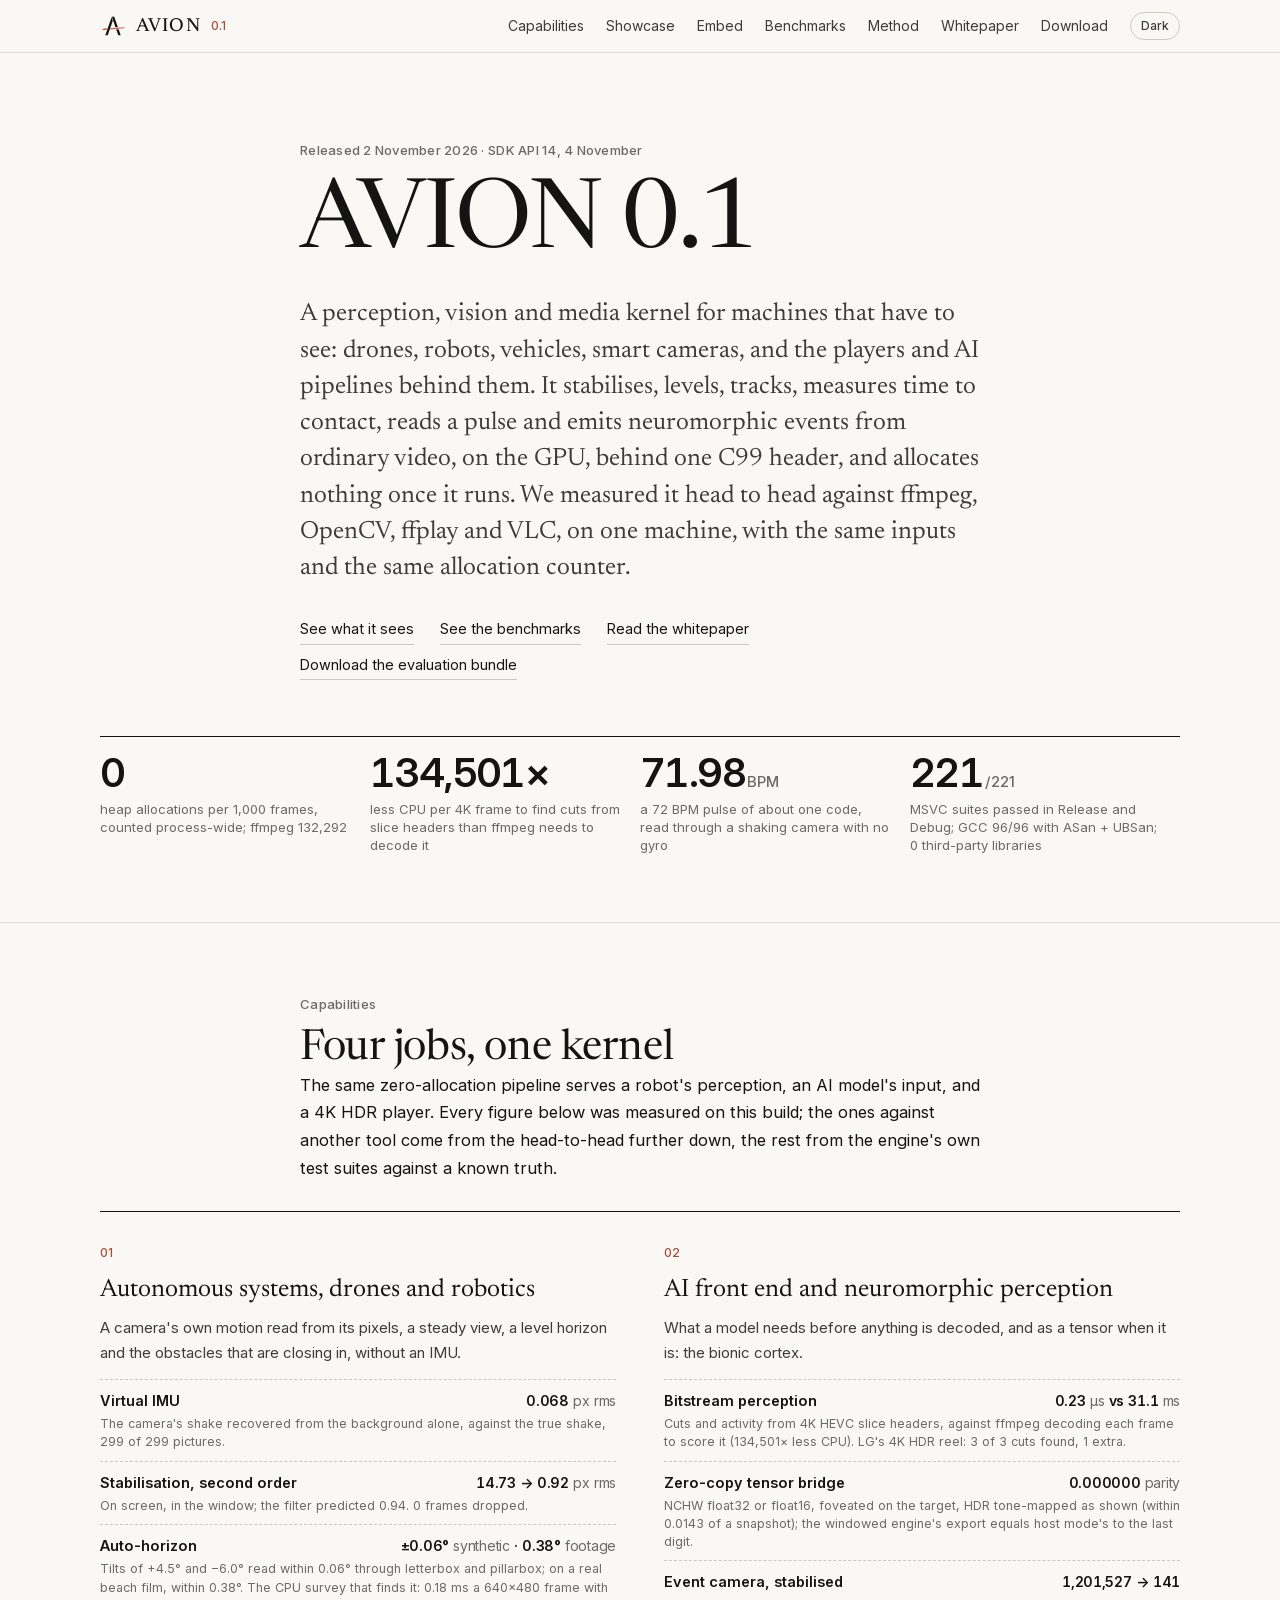
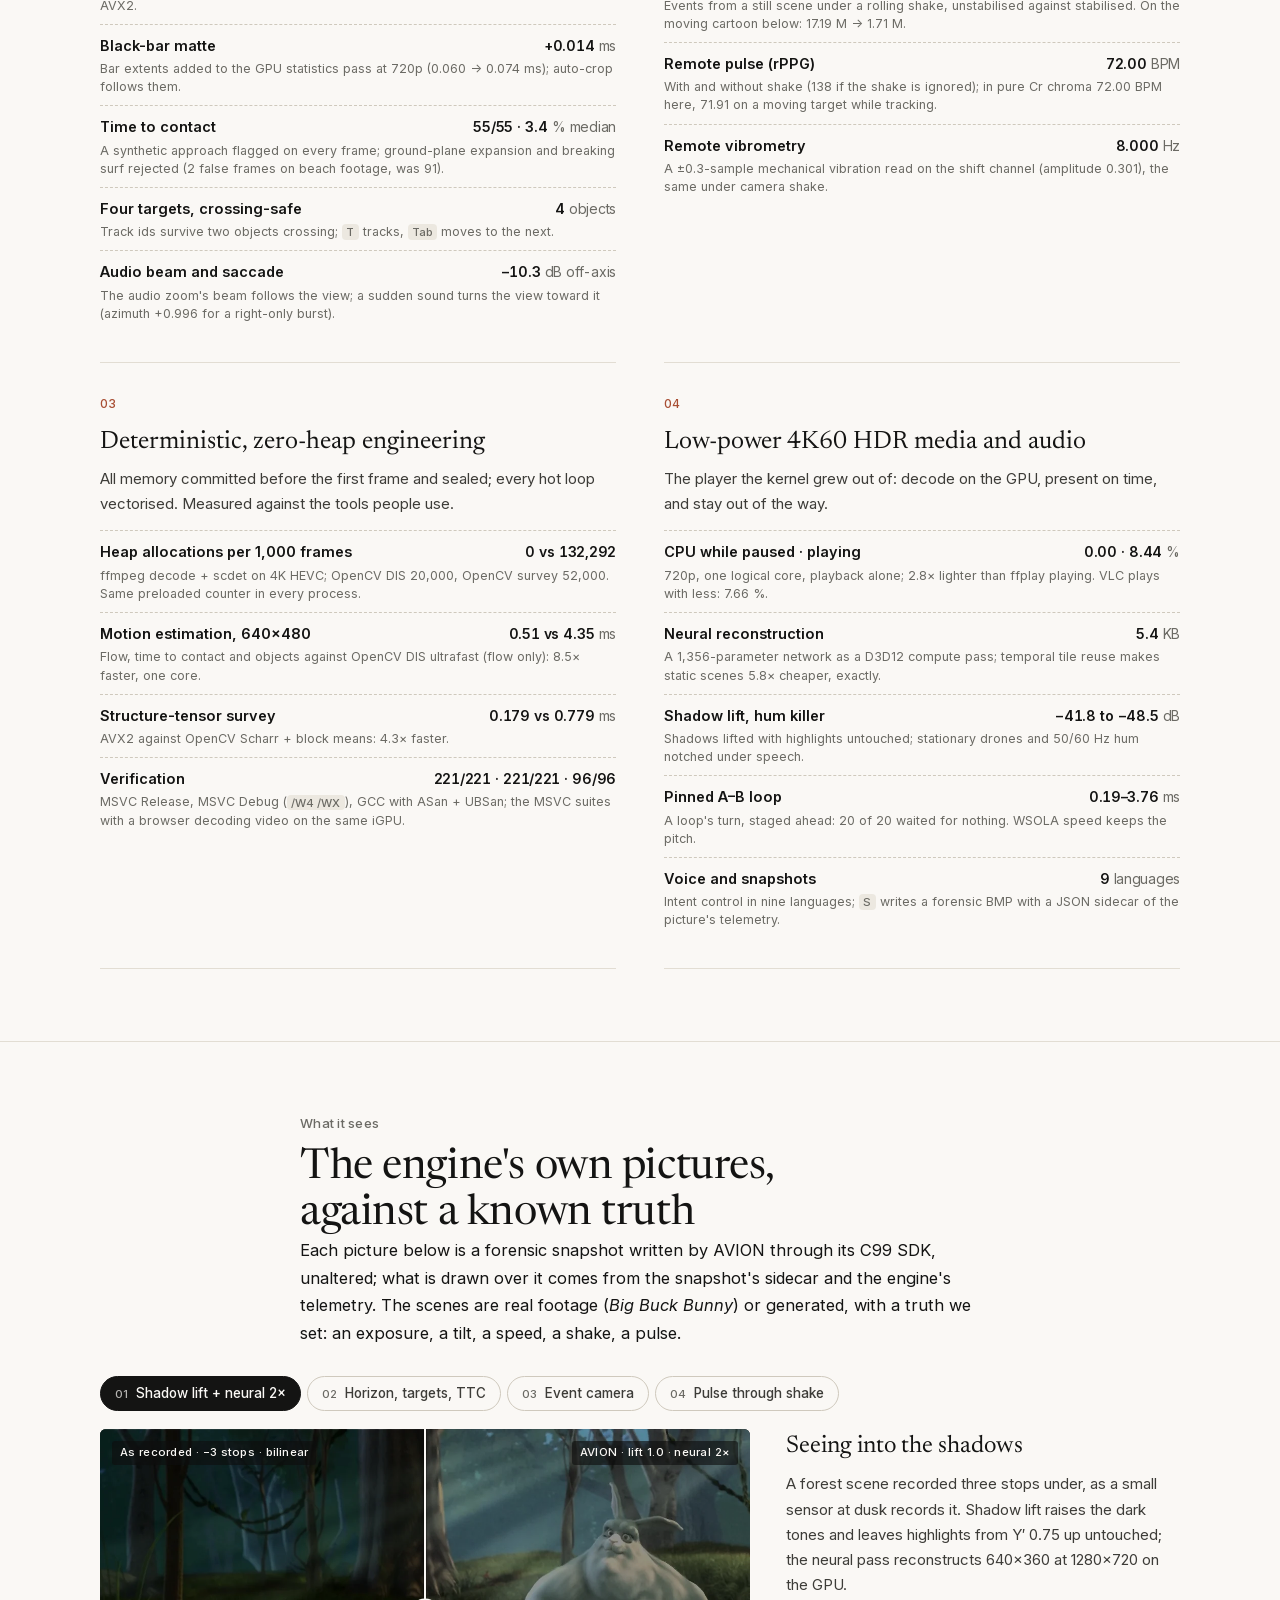
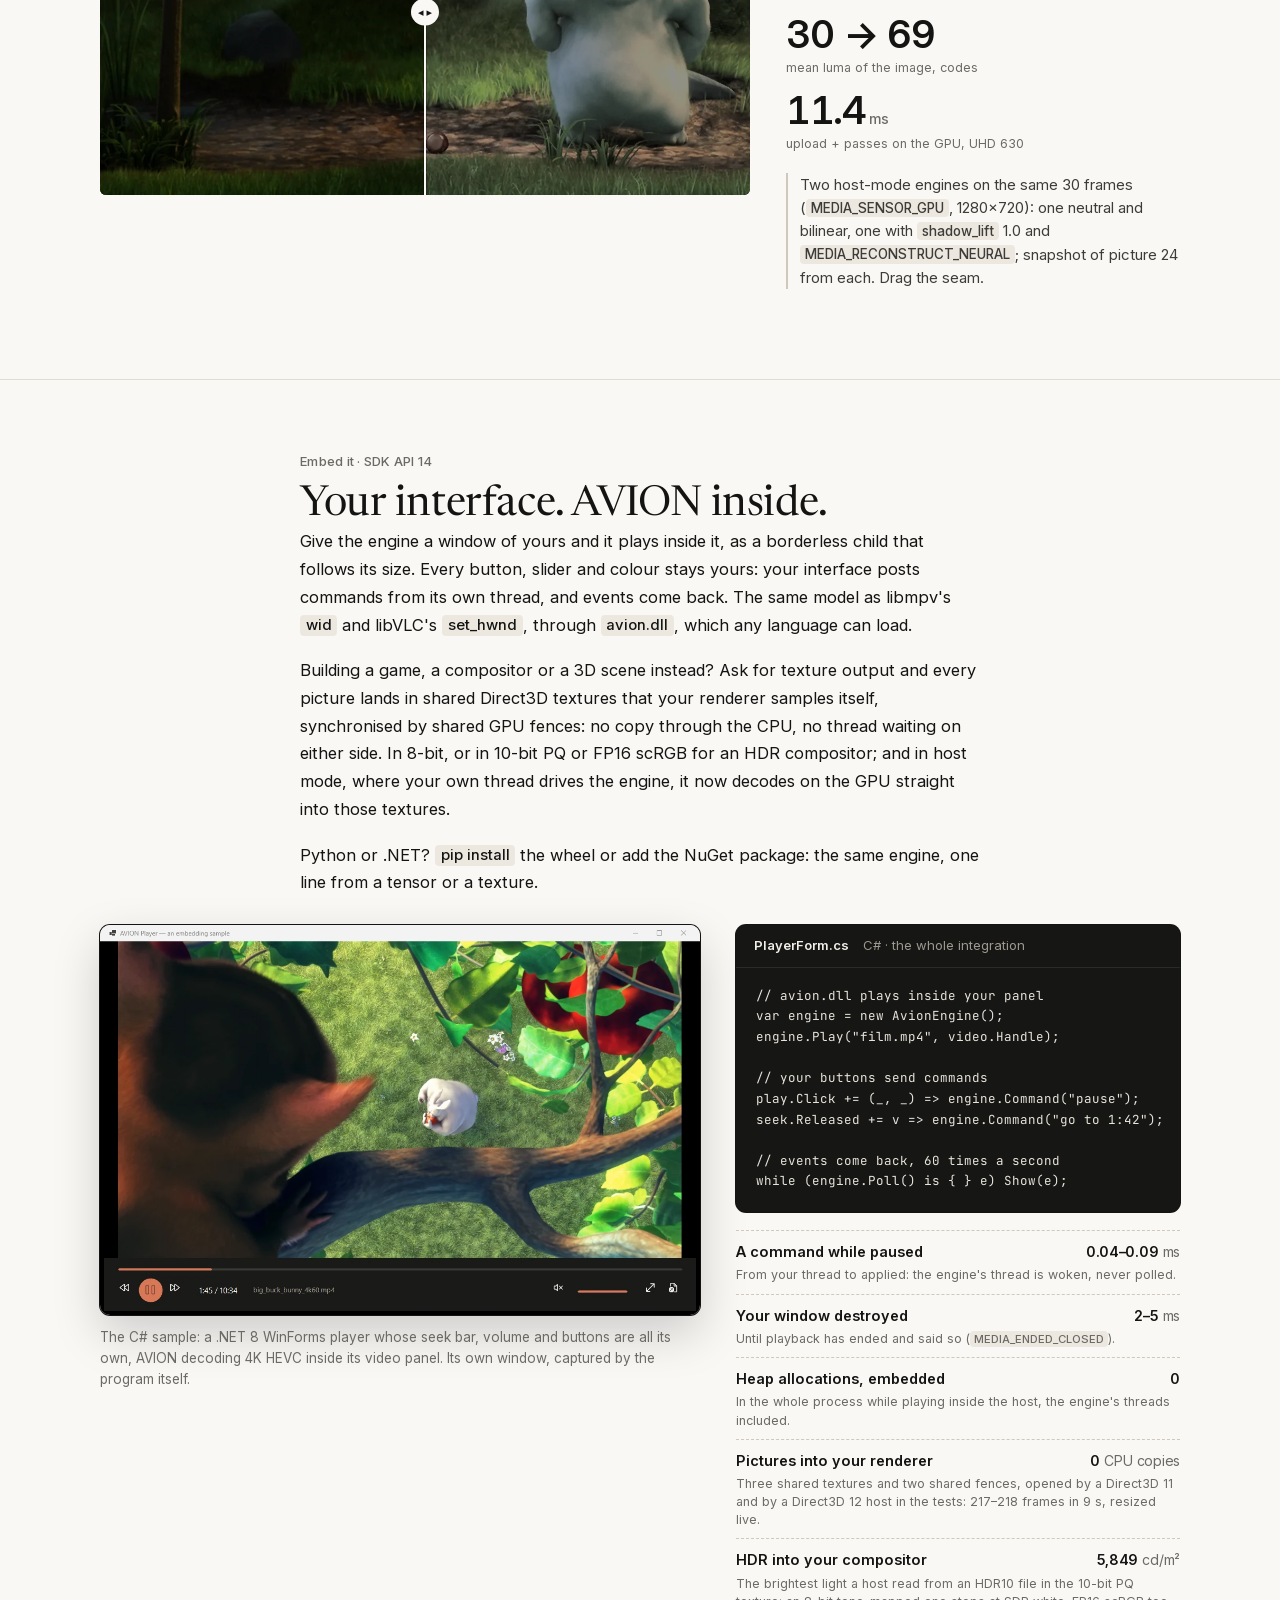
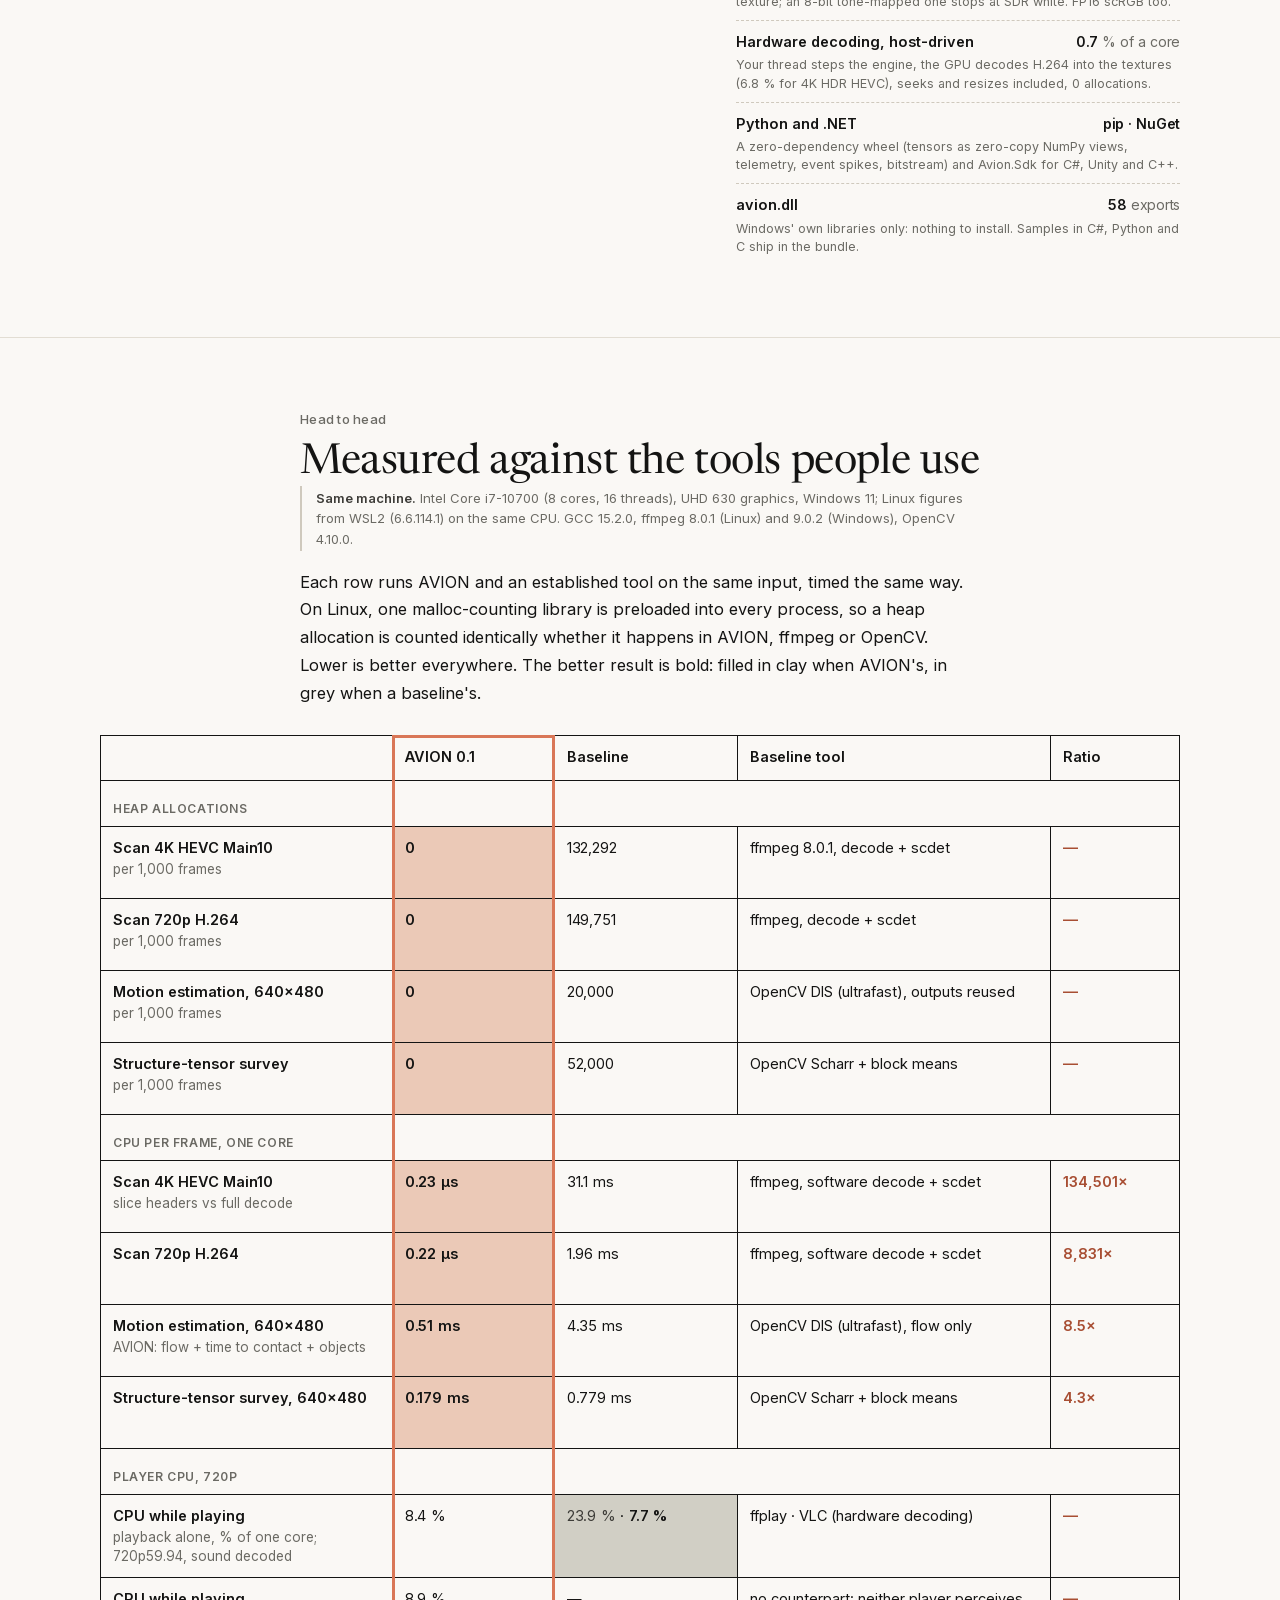
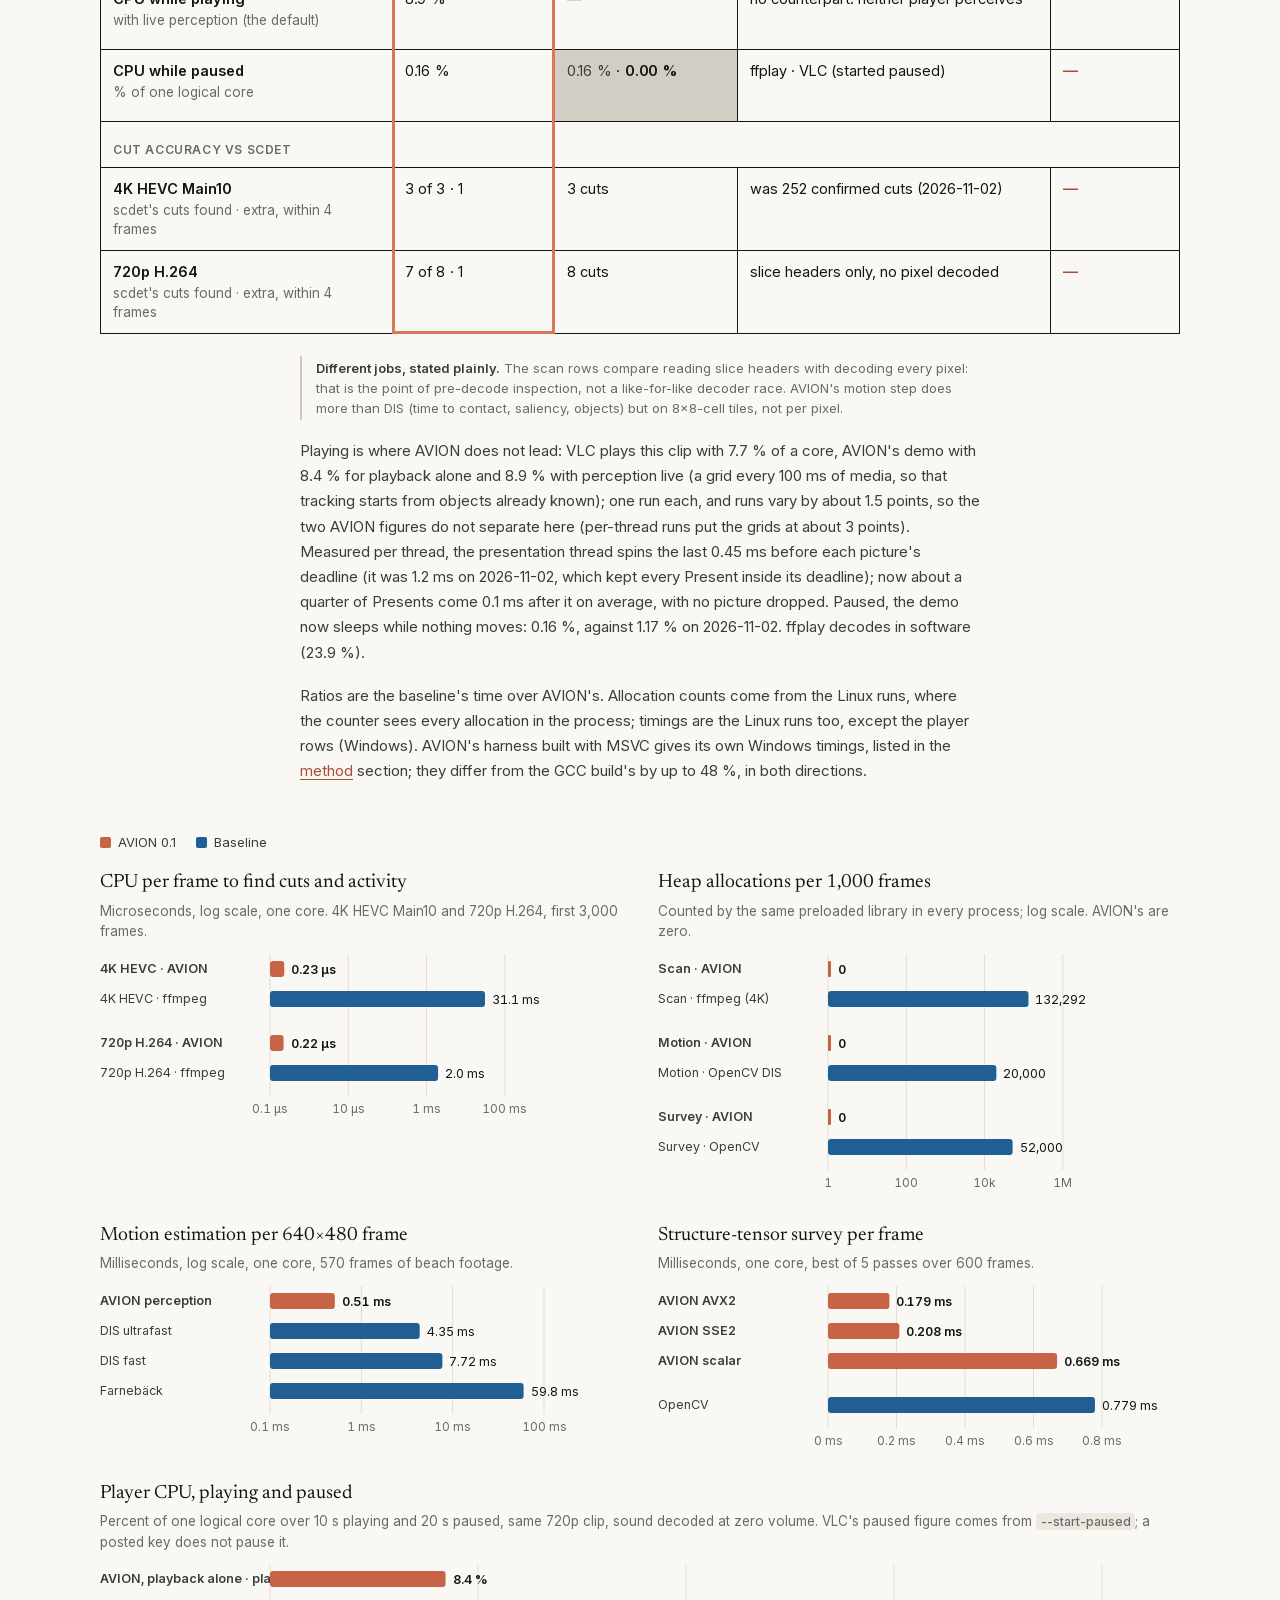
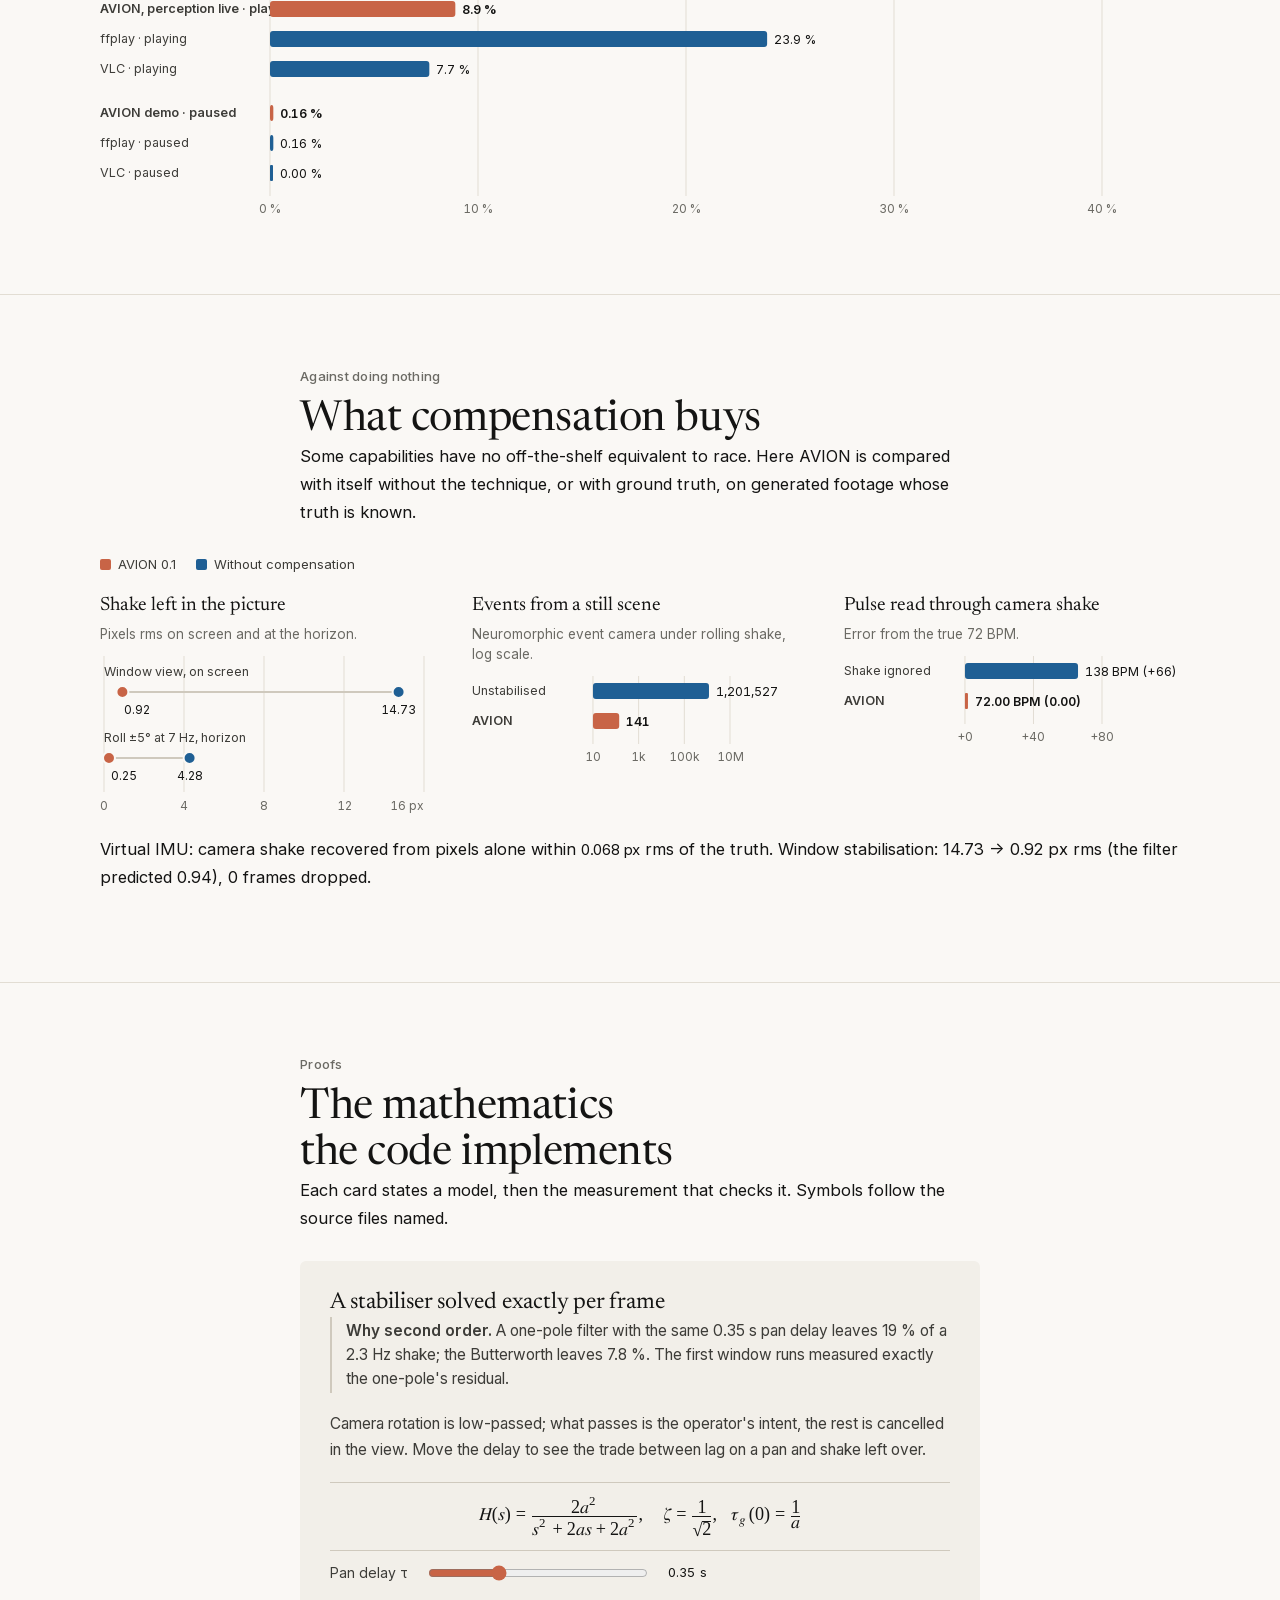
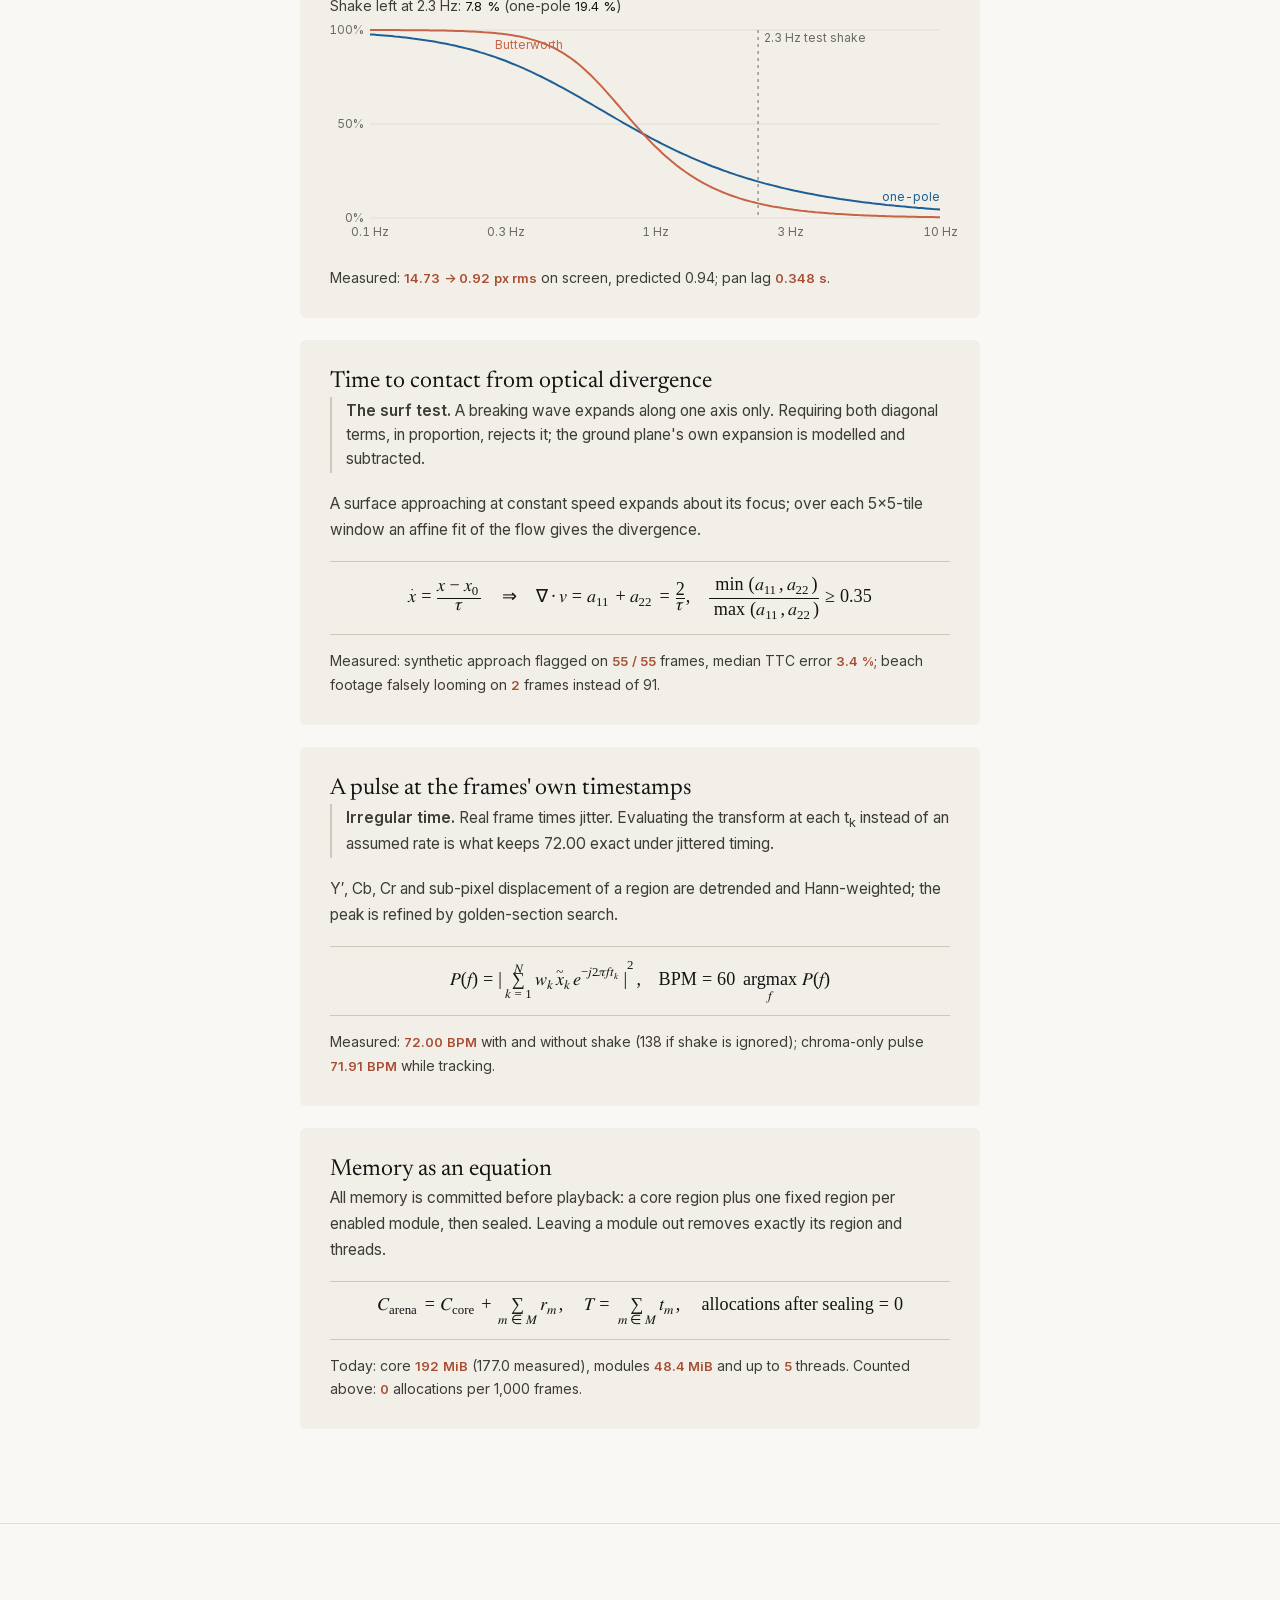
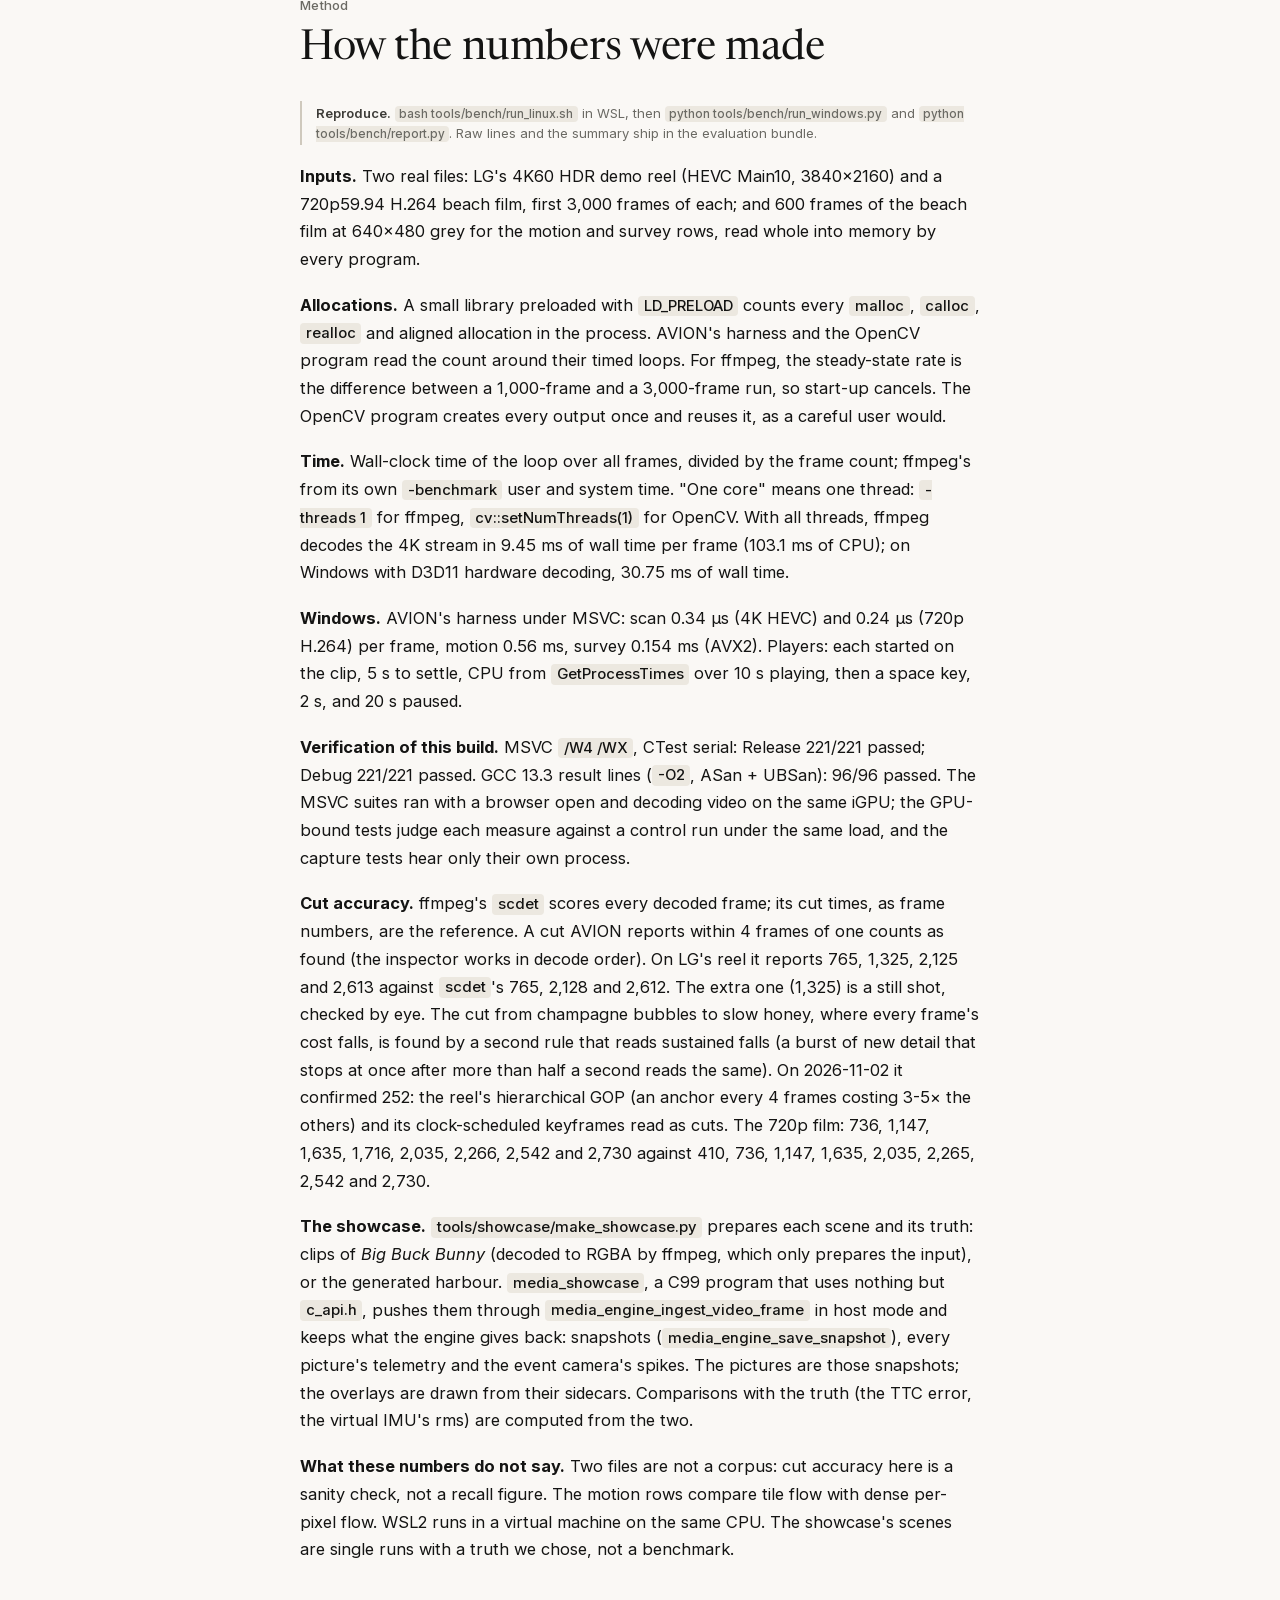
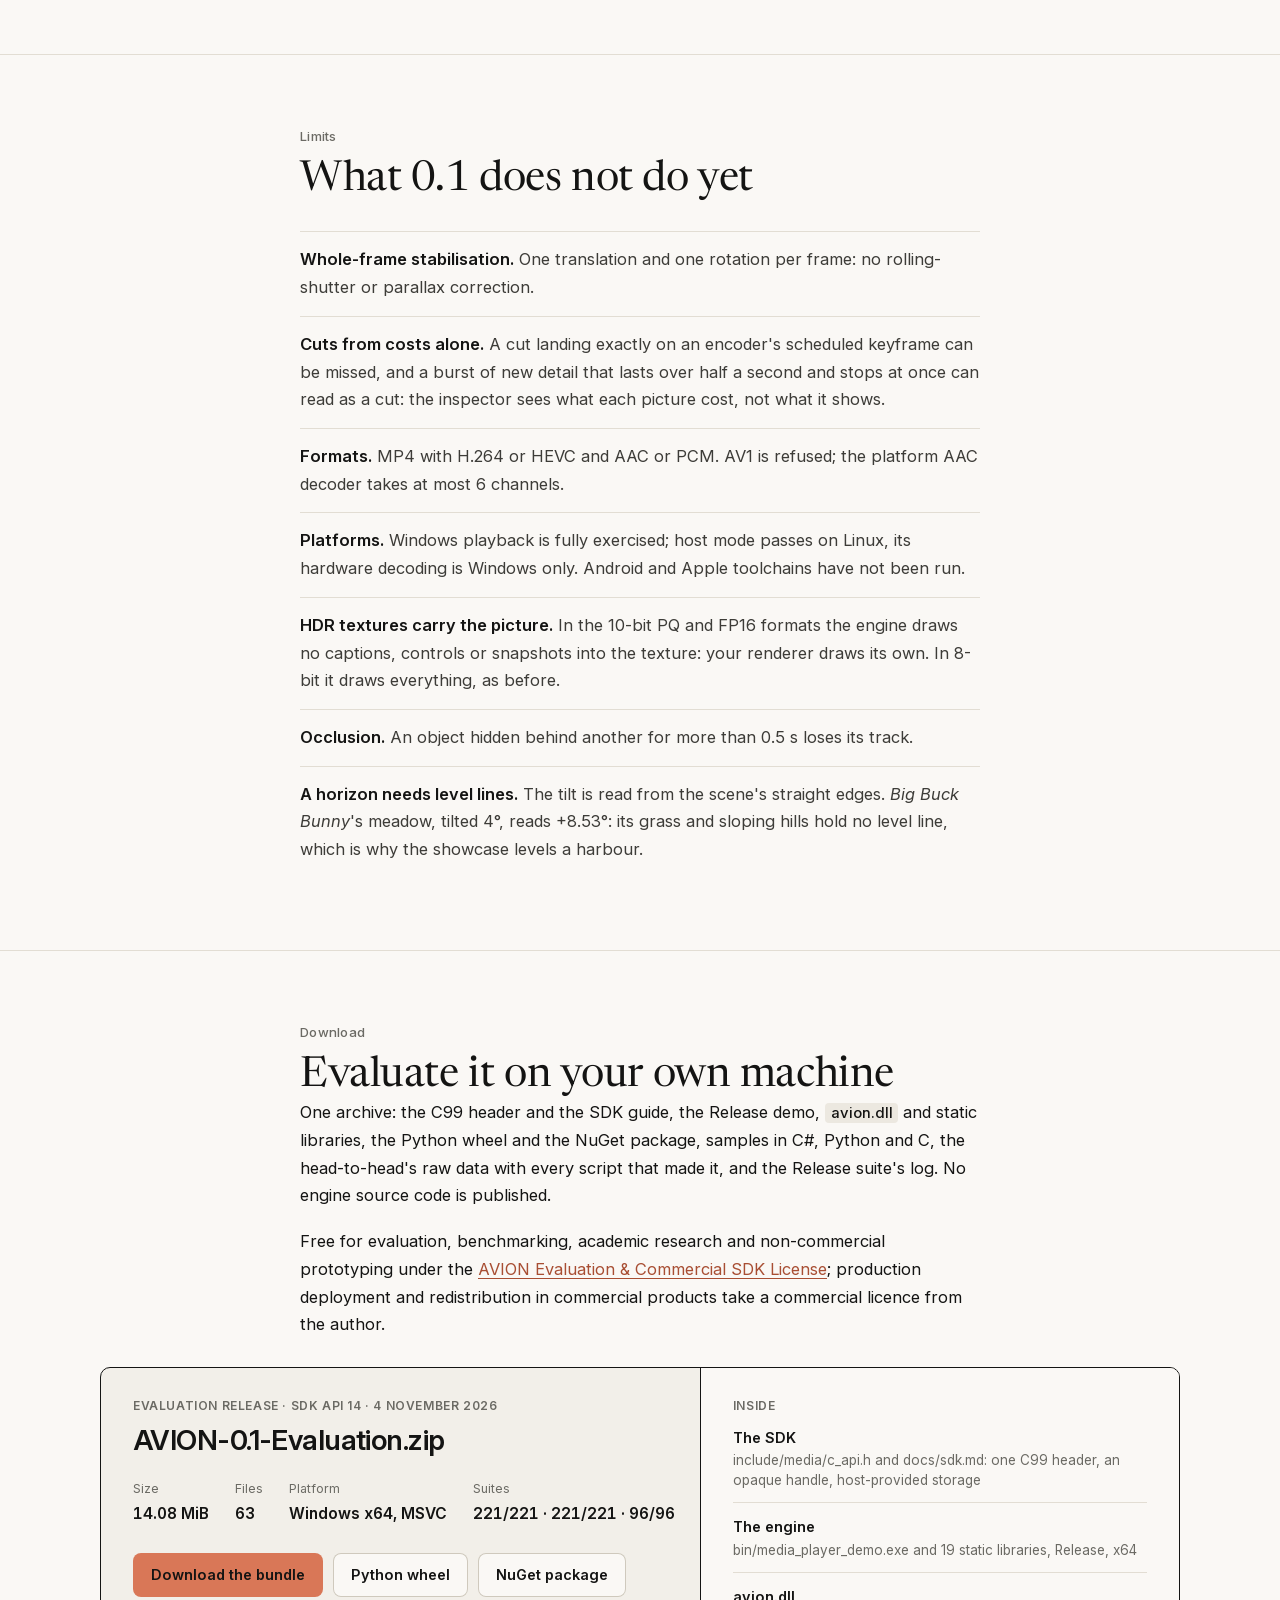
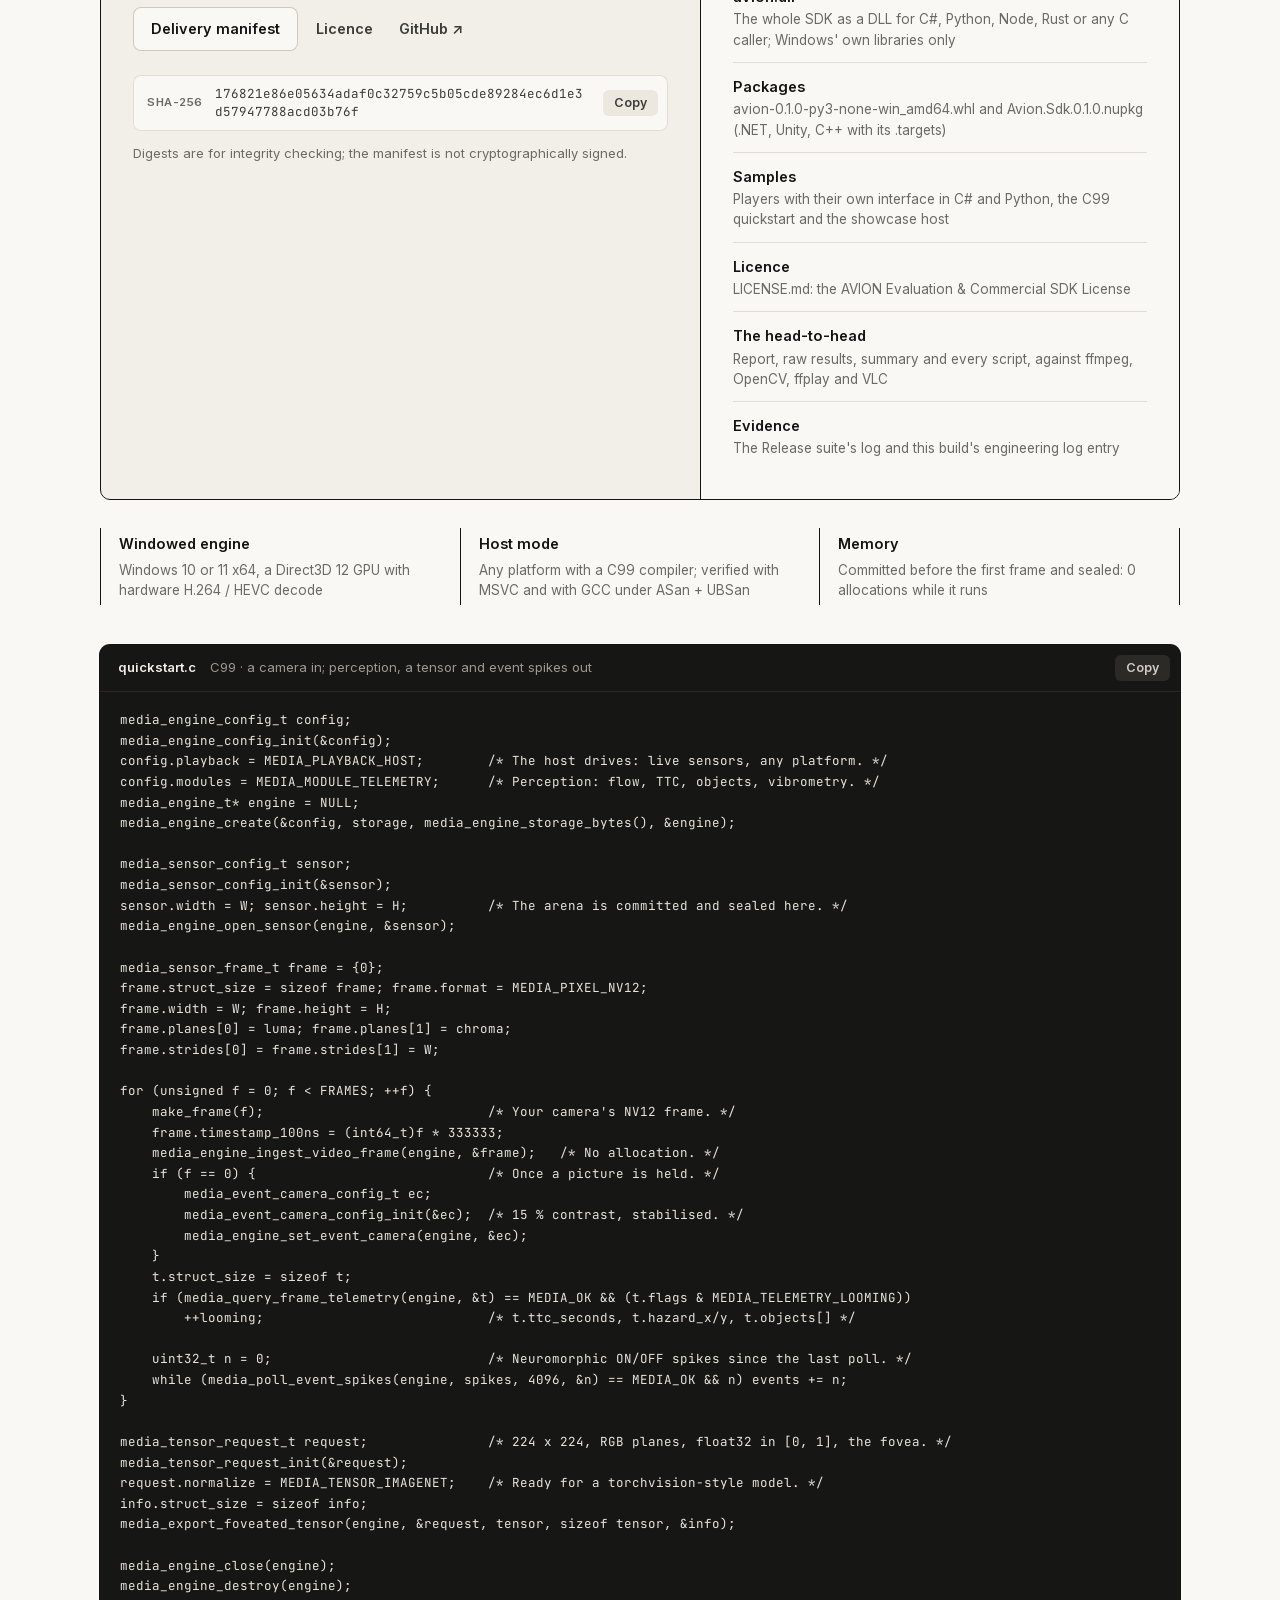
==== commit be6ce4aa: "AVION 0.1: SDK API 14: a Direct3D 12 host, HDR textures, host-mode hardware decoding, pip and NuGet " ====
--- a/index.html
+++ b/index.html
@@ -323,7 +323,7 @@
 <main id="top">
   <section class="hero gutter">
     <div class="col">
-      <p class="eyebrow">Released 2 November 2026 · SDK API 13, 4 November</p>
+      <p class="eyebrow">Released 2 November 2026 · SDK API 14, 4 November</p>
       <h1>AVION 0.1</h1>
       <p class="lede">A perception, vision and media kernel for machines that have to see: drones, robots, vehicles, smart cameras, and the players and AI pipelines behind them. It stabilises, levels, tracks, measures time to contact, reads a pulse and emits neuromorphic events from ordinary video, on the GPU, behind one C99 header, and allocates nothing once it runs. We measured it head to head against ffmpeg, OpenCV, ffplay and VLC, on one machine, with the same inputs and the same allocation counter.</p>
       <div class="meta">
@@ -338,7 +338,7 @@
         <div><b>0</b><span>heap allocations per 1,000 frames, counted process-wide; ffmpeg 132,292</span></div>
         <div><b>134,501×</b><span>less CPU per 4K frame to find cuts from slice headers than ffmpeg needs to decode it</span></div>
         <div><b>71.98<small>BPM</small></b><span>a 72 BPM pulse of about one code, read through a shaking camera with no gyro</span></div>
-        <div><b>213<small>/213</small></b><span>MSVC suites passed in Release and Debug; GCC 96/96 with ASan + UBSan; 0 third-party libraries</span></div>
+        <div><b>221<small>/221</small></b><span>MSVC suites passed in Release and Debug; GCC 96/96 with ASan + UBSan; 0 third-party libraries</span></div>
       </div>
     </div>
   </section>
@@ -385,7 +385,7 @@
             <li><b>Heap allocations per 1,000 frames</b><span class="v">0 vs 132,292</span><small>ffmpeg decode + scdet on 4K HEVC; OpenCV DIS 20,000, OpenCV survey 52,000. Same preloaded counter in every process.</small></li>
             <li><b>Motion estimation, 640×480</b><span class="v">0.51 vs 4.35 <i>ms</i></span><small>Flow, time to contact and objects against OpenCV DIS ultrafast (flow only): 8.5× faster, one core.</small></li>
             <li><b>Structure-tensor survey</b><span class="v">0.179 vs 0.779 <i>ms</i></span><small>AVX2 against OpenCV Scharr + block means: 4.3× faster.</small></li>
-            <li><b>Verification</b><span class="v">213/213 · 213/213 · 96/96</span><small>MSVC Release, MSVC Debug (<code>/W4 /WX</code>), GCC with ASan + UBSan; the MSVC suites with a browser decoding video on the same iGPU.</small></li>
+            <li><b>Verification</b><span class="v">221/221 · 221/221 · 96/96</span><small>MSVC Release, MSVC Debug (<code>/W4 /WX</code>), GCC with ASan + UBSan; the MSVC suites with a browser decoding video on the same iGPU.</small></li>
           </ul>
         </div>
         <div class="pillar">
@@ -507,10 +507,11 @@
 
   <section class="gutter" id="embed">
     <div class="col head">
-      <p class="eyebrow">Embed it · SDK API 13</p>
+      <p class="eyebrow">Embed it · SDK API 14</p>
       <h2>Your interface. AVION inside.</h2>
       <p>Give the engine a window of yours and it plays inside it, as a borderless child that follows its size. Every button, slider and colour stays yours: your interface posts commands from its own thread, and events come back. The same model as libmpv's <code>wid</code> and libVLC's <code>set_hwnd</code>, through <code>avion.dll</code>, which any language can load.</p>
-      <p>Building a game, a compositor or a 3D scene instead? Ask for texture output and every picture lands in shared Direct3D textures that your renderer samples itself, synchronised by shared GPU fences: no copy through the CPU, no thread waiting on either side.</p>
+      <p>Building a game, a compositor or a 3D scene instead? Ask for texture output and every picture lands in shared Direct3D textures that your renderer samples itself, synchronised by shared GPU fences: no copy through the CPU, no thread waiting on either side. In 8-bit, or in 10-bit PQ or FP16 scRGB for an HDR compositor; and in host mode, where your own thread drives the engine, it now decodes on the GPU straight into those textures.</p>
+      <p>Python or .NET? <code>pip install</code> the wheel or add the NuGet package: the same engine, one line from a tensor or a texture.</p>
     </div>
     <div class="wide embed">
       <figure class="shot">
@@ -535,8 +536,11 @@
           <li><b>A command while paused</b><span class="v">0.04–0.09 <i>ms</i></span><small>From your thread to applied: the engine's thread is woken, never polled.</small></li>
           <li><b>Your window destroyed</b><span class="v">2–5 <i>ms</i></span><small>Until playback has ended and said so (<code>MEDIA_ENDED_CLOSED</code>).</small></li>
           <li><b>Heap allocations, embedded</b><span class="v">0</span><small>In the whole process while playing inside the host, the engine's threads included.</small></li>
-          <li><b>Pictures into your renderer</b><span class="v">0 <i>CPU copies</i></span><small>Three shared textures and two shared fences, opened by your Direct3D 11 or 12 device: 218 frames in 9 s, resized live.</small></li>
-          <li><b>avion.dll</b><span class="v">57 <i>exports</i></span><small>Windows' own libraries only: nothing to install. Samples in C#, Python and C ship in the bundle.</small></li>
+          <li><b>Pictures into your renderer</b><span class="v">0 <i>CPU copies</i></span><small>Three shared textures and two shared fences, opened by a Direct3D 11 and by a Direct3D 12 host in the tests: 217–218 frames in 9 s, resized live.</small></li>
+          <li><b>HDR into your compositor</b><span class="v">5,849 <i>cd/m²</i></span><small>The brightest light a host read from an HDR10 file in the 10-bit PQ texture; an 8-bit tone-mapped one stops at SDR white. FP16 scRGB too.</small></li>
+          <li><b>Hardware decoding, host-driven</b><span class="v">0.7 <i>% of a core</i></span><small>Your thread steps the engine, the GPU decodes H.264 into the textures (6.8 % for 4K HDR HEVC), seeks and resizes included, 0 allocations.</small></li>
+          <li><b>Python and .NET</b><span class="v">pip · NuGet</span><small>A zero-dependency wheel (tensors as zero-copy NumPy views, telemetry, event spikes, bitstream) and Avion.Sdk for C#, Unity and C++.</small></li>
+          <li><b>avion.dll</b><span class="v">58 <i>exports</i></span><small>Windows' own libraries only: nothing to install. Samples in C#, Python and C ship in the bundle.</small></li>
         </ul>
       </div>
     </div>
@@ -662,7 +666,7 @@
       <p><strong>Allocations.</strong> A small library preloaded with <code>LD_PRELOAD</code> counts every <code>malloc</code>, <code>calloc</code>, <code>realloc</code> and aligned allocation in the process. AVION's harness and the OpenCV program read the count around their timed loops. For ffmpeg, the steady-state rate is the difference between a 1,000-frame and a 3,000-frame run, so start-up cancels. The OpenCV program creates every output once and reuses it, as a careful user would.</p>
       <p><strong>Time.</strong> Wall-clock time of the loop over all frames, divided by the frame count; ffmpeg's from its own <code>-benchmark</code> user and system time. "One core" means one thread: <code>-threads 1</code> for ffmpeg, <code>cv::setNumThreads(1)</code> for OpenCV. With all threads, ffmpeg decodes the 4K stream in 9.45 ms of wall time per frame (103.1 ms of CPU); on Windows with D3D11 hardware decoding, 30.75 ms of wall time.</p>
       <p><strong>Windows.</strong> AVION's harness under MSVC: scan 0.34 µs (4K HEVC) and 0.24 µs (720p H.264) per frame, motion 0.56 ms, survey 0.154 ms (AVX2). Players: each started on the clip, 5 s to settle, CPU from <code>GetProcessTimes</code> over 10 s playing, then a space key, 2 s, and 20 s paused.</p>
-      <p><strong>Verification of this build.</strong> MSVC <code>/W4 /WX</code>, CTest serial: Release 213/213 passed; Debug 213/213 passed. GCC 13.3 result lines (<code>-O2</code>, ASan + UBSan): 96/96 passed. The MSVC suites ran with a browser open and decoding video on the same iGPU; the GPU-bound tests judge each measure against a control run under the same load, and the capture tests hear only their own process.</p>
+      <p><strong>Verification of this build.</strong> MSVC <code>/W4 /WX</code>, CTest serial: Release 221/221 passed; Debug 221/221 passed. GCC 13.3 result lines (<code>-O2</code>, ASan + UBSan): 96/96 passed. The MSVC suites ran with a browser open and decoding video on the same iGPU; the GPU-bound tests judge each measure against a control run under the same load, and the capture tests hear only their own process.</p>
       <p><strong>Cut accuracy.</strong> ffmpeg's <code>scdet</code> scores every decoded frame; its cut times, as frame numbers, are the reference. A cut AVION reports within 4 frames of one counts as found (the inspector works in decode order). On LG's reel it reports 765, 1,325, 2,125 and 2,613 against <code>scdet</code>'s 765, 2,128 and 2,612. The extra one (1,325) is a still shot, checked by eye. The cut from champagne bubbles to slow honey, where every frame's cost falls, is found by a second rule that reads sustained falls (a burst of new detail that stops at once after more than half a second reads the same). On 2026-11-02 it confirmed 252: the reel's hierarchical GOP (an anchor every 4 frames costing 3-5× the others) and its clock-scheduled keyframes read as cuts. The 720p film: 736, 1,147, 1,635, 1,716, 2,035, 2,266, 2,542 and 2,730 against 410, 736, 1,147, 1,635, 2,035, 2,265, 2,542 and 2,730.</p>
       <p><strong>The showcase.</strong> <code>tools/showcase/make_showcase.py</code> prepares each scene and its truth: clips of <i>Big Buck Bunny</i> (decoded to RGBA by ffmpeg, which only prepares the input), or the generated harbour. <code>media_showcase</code>, a C99 program that uses nothing but <code>c_api.h</code>, pushes them through <code>media_engine_ingest_video_frame</code> in host mode and keeps what the engine gives back: snapshots (<code>media_engine_save_snapshot</code>), every picture's telemetry and the event camera's spikes. The pictures are those snapshots; the overlays are drawn from their sidecars. Comparisons with the truth (the TTC error, the virtual IMU's rms) are computed from the two.</p>
       <p><strong>What these numbers do not say.</strong> Two files are not a corpus: cut accuracy here is a sanity check, not a recall figure. The motion rows compare tile flow with dense per-pixel flow. WSL2 runs in a virtual machine on the same CPU. The showcase's scenes are single runs with a truth we chose, not a benchmark.</p>
@@ -679,7 +683,8 @@
         <li><b>Whole-frame stabilisation.</b> One translation and one rotation per frame: no rolling-shutter or parallax correction.</li>
         <li><b>Cuts from costs alone.</b> A cut landing exactly on an encoder's scheduled keyframe can be missed, and a burst of new detail that lasts over half a second and stops at once can read as a cut: the inspector sees what each picture cost, not what it shows.</li>
         <li><b>Formats.</b> MP4 with H.264 or HEVC and AAC or PCM. AV1 is refused; the platform AAC decoder takes at most 6 channels.</li>
-        <li><b>Platforms.</b> Windows playback is fully exercised; host mode passes on Linux. Android and Apple toolchains have not been run.</li>
+        <li><b>Platforms.</b> Windows playback is fully exercised; host mode passes on Linux, its hardware decoding is Windows only. Android and Apple toolchains have not been run.</li>
+        <li><b>HDR textures carry the picture.</b> In the 10-bit PQ and FP16 formats the engine draws no captions, controls or snapshots into the texture: your renderer draws its own. In 8-bit it draws everything, as before.</li>
         <li><b>Occlusion.</b> An object hidden behind another for more than 0.5 s loses its track.</li>
         <li><b>A horizon needs level lines.</b> The tilt is read from the scene's straight edges. <i>Big Buck Bunny</i>'s meadow, tilted 4°, reads +8.53°: its grass and sloping hills hold no level line, which is why the showcase levels a harbour.</li>
       </ul>
@@ -690,25 +695,29 @@
     <div class="col head">
       <p class="eyebrow">Download</p>
       <h2>Evaluate it on your own machine</h2>
-      <p>One archive: the C99 header and the SDK guide, the Release demo, <code>avion.dll</code> and static libraries, samples in C#, Python and C, the head-to-head's raw data with every script that made it, and the Release suite's log. No engine source code is published.</p>
+      <p>One archive: the C99 header and the SDK guide, the Release demo, <code>avion.dll</code> and static libraries, the Python wheel and the NuGet package, samples in C#, Python and C, the head-to-head's raw data with every script that made it, and the Release suite's log. No engine source code is published.</p>
+      <p>Free for evaluation, benchmarking, academic research and non-commercial prototyping under the <a href="downloads/LICENSE.md">AVION Evaluation &amp; Commercial SDK License</a>; production deployment and redistribution in commercial products take a commercial licence from the author.</p>
     </div>
     <div class="wide">
       <div class="release">
         <div class="rel-main">
-          <p class="rel-kicker">Evaluation release · SDK API 13 · 4 November 2026</p>
+          <p class="rel-kicker">Evaluation release · SDK API 14 · 4 November 2026</p>
           <h3>AVION-0.1-Evaluation.zip</h3>
           <dl class="rel-meta">
-            <div><dt>Size</dt><dd>10.37 MiB</dd></div>
-            <div><dt>Files</dt><dd>50</dd></div>
+            <div><dt>Size</dt><dd>14.08 MiB</dd></div>
+            <div><dt>Files</dt><dd>63</dd></div>
             <div><dt>Platform</dt><dd>Windows x64, MSVC</dd></div>
-            <div><dt>Suites</dt><dd>213/213 · 213/213 · 96/96</dd></div>
+            <div><dt>Suites</dt><dd>221/221 · 221/221 · 96/96</dd></div>
           </dl>
           <div class="rel-actions">
             <a class="btn primary" href="downloads/AVION-0.1-Evaluation.zip" download>Download the bundle</a>
+            <a class="btn" href="downloads/avion-0.1.0-py3-none-win_amd64.whl" download>Python wheel</a>
+            <a class="btn" href="downloads/Avion.Sdk.0.1.0.nupkg" download>NuGet package</a>
             <a class="btn" href="downloads/AVION-0.1-delivery-manifest.json">Delivery manifest</a>
+            <a class="btn ghost" href="downloads/LICENSE.md">Licence</a>
             <a class="btn ghost" href="https://github.com/5645hm-a11y/avion">GitHub ↗</a>
           </div>
-          <div class="digest"><span class="lbl">SHA-256</span><span class="hash" id="sha">f7d8ccd6e93749e998a3c250f68ed5c523200b90e4e3623323b6497070ab631c</span><button class="copy" type="button" data-copy="sha">Copy</button></div>
+          <div class="digest"><span class="lbl">SHA-256</span><span class="hash" id="sha">176821e86e05634adaf0c32759c5b05cde89284ec6d1e3d57947788acd03b76f</span><button class="copy" type="button" data-copy="sha">Copy</button></div>
           <p class="rel-note">Digests are for integrity checking; the manifest is not cryptographically signed.</p>
         </div>
         <div class="rel-side">
@@ -717,7 +726,9 @@
             <li><b>The SDK</b><span>include/media/c_api.h and docs/sdk.md: one C99 header, an opaque handle, host-provided storage</span></li>
             <li><b>The engine</b><span>bin/media_player_demo.exe and 19 static libraries, Release, x64</span></li>
             <li><b>avion.dll</b><span>The whole SDK as a DLL for C#, Python, Node, Rust or any C caller; Windows' own libraries only</span></li>
+            <li><b>Packages</b><span>avion-0.1.0-py3-none-win_amd64.whl and Avion.Sdk.0.1.0.nupkg (.NET, Unity, C++ with its .targets)</span></li>
             <li><b>Samples</b><span>Players with their own interface in C# and Python, the C99 quickstart and the showcase host</span></li>
+            <li><b>Licence</b><span>LICENSE.md: the AVION Evaluation &amp; Commercial SDK License</span></li>
             <li><b>The head-to-head</b><span>Report, raw results, summary and every script, against ffmpeg, OpenCV, ffplay and VLC</span></li>
             <li><b>Evidence</b><span>The Release suite's log and this build's engineering log entry</span></li>
           </ul>
@@ -783,14 +794,14 @@
   <div class="wide foot-grid">
     <div><a class="brand" href="index.html#top"><svg viewBox="0 0 512 512" width="26" height="26" aria-hidden="true"><defs><mask id="m2l" maskUnits="userSpaceOnUse" x="0" y="0" width="512" height="512"><rect width="512" height="512" fill="#fff"/><polygon points="360,440 408,440 280,76 232,76" fill="#000" stroke="#000" stroke-width="16"/></mask><mask id="m2c" maskUnits="userSpaceOnUse" x="0" y="0" width="512" height="512"><rect width="512" height="512" fill="#fff"/><polygon points="104,440 152,440 280,76 232,76" fill="#000" stroke="#000" stroke-width="16"/></mask><mask id="m2r" maskUnits="userSpaceOnUse" x="0" y="0" width="512" height="512"><rect width="512" height="512" fill="#fff"/><polygon points="40,342 70,304 488,282 470,300" fill="#000" stroke="#000" stroke-width="16"/></mask></defs><polygon points="104,440 152,440 280,76 232,76" fill="currentColor" mask="url(#m2l)"/><polygon points="360,440 408,440 280,76 232,76" fill="currentColor" mask="url(#m2r)"/><polygon points="40,342 70,304 488,282 470,300" fill="var(--clay)" mask="url(#m2c)"/></svg> AVION <small>0.1</small></a><p>A deterministic perception, vision and media kernel behind one C99 header, for machines that have to see.</p></div>
     <nav class="foot-col" aria-label="Product"><h4>Product</h4><a href="index.html#capabilities">Capabilities</a><a href="index.html#showcase">Showcase</a><a href="index.html#benchmarks">Benchmarks</a><a href="whitepaper.html">Whitepaper</a></nav>
-    <nav class="foot-col" aria-label="Release"><h4>Release</h4><a href="index.html#download">Download</a><a href="downloads/AVION-0.1-delivery-manifest.json">Manifest</a><a href="index.html#method">Method</a><a href="https://github.com/5645hm-a11y/avion">GitHub</a></nav>
+    <nav class="foot-col" aria-label="Release"><h4>Release</h4><a href="index.html#download">Download</a><a href="downloads/AVION-0.1-delivery-manifest.json">Manifest</a><a href="downloads/LICENSE.md">Licence</a><a href="index.html#method">Method</a><a href="https://github.com/5645hm-a11y/avion">GitHub</a></nav>
     <div class="foot-col"><h4>Credits</h4><p>Typefaces: Inter, Newsreader and JetBrains Mono, under the SIL Open Font License. Showcase footage: <i>Big Buck Bunny</i> © 2008 Blender Foundation, <a style="display:inline;padding:0" href="https://creativecommons.org/licenses/by/3.0/">CC BY 3.0</a>; underexposed, shaken, tilted or pulsed for the tests as each plate states.</p></div>
   </div>
-  <div class="wide foot-base"><span>AVION 0.1 · SDK API 13 · released 2 November 2026, updated 4 November</span><span>Every figure is generated from the measured runs: see the method.</span></div>
+  <div class="wide foot-base"><span>AVION 0.1 · SDK API 14 · released 2 November 2026, updated 4 November</span><span>Every figure is generated from the measured runs: see the method.</span></div>
 </footer>
 
 <script>
-const DATA = {"machine":{"linux":{"bench":"machine","cpu":"Intel(R) Core(TM) i7-10700 CPU @ 2.90GHz","cores":16,"kernel":"6.6.114.1-microsoft-standard-WSL2","gcc":"15.2.0","ffmpeg":"8.0.1-3ubuntu2","opencv":"4.10.0"},"windows":{"bench":"machine","platform":"windows","cpu":"Intel(R) Core(TM) i7-10700 CPU @ 2.90GHz","ffmpeg":"9.0.2-full_build-www.gyan.dev"}},"scan":{"costa_rica_4k60_hdr.mp4":{"codec":"h264","size":"1280x720","pictures":3000,"avion_linux_us":0.2225,"avion_linux_end_to_end_us":3.0344,"avion_linux_p99_us":0.462,"avion_allocs_per_1000":0.0,"avion_allocs_per_1000_with_reads":0.0,"avion_windows_us":0.2358,"avion_windows_end_to_end_us":5.764,"avion_windows_p99_us":0.9,"avion_candidates":8,"avion_confirmed_cuts":1,"ffmpeg_linux_software_mt_wall_us":545.3333333333334,"ffmpeg_linux_software_mt_cpu_us":5394.999999999999,"ffmpeg_linux_software_mt_cuts":8,"ffmpeg_linux_software_1t_wall_us":1746.6666666666667,"ffmpeg_linux_software_1t_cpu_us":1964.9999999999995,"ffmpeg_linux_software_1t_cuts":1,"ffmpeg_windows_software_mt_wall_us":404.3333333333333,"ffmpeg_windows_software_mt_cpu_us":4578.0,"ffmpeg_windows_software_mt_cuts":8,"ffmpeg_windows_software_1t_wall_us":1655.0,"ffmpeg_windows_software_1t_cpu_us":1744.9999999999998,"ffmpeg_windows_software_1t_cuts":1,"ffmpeg_windows_d3d11va_mt_wall_us":4358.333333333333,"ffmpeg_windows_d3d11va_mt_cpu_us":1906.333333333333,"ffmpeg_windows_d3d11va_mt_cuts":8,"ffmpeg_allocs_per_1000":149751,"ffmpeg_allocs_total_short":159644,"ffmpeg_allocs_total_long":459146,"scdet_cuts":[410,736,1147,1635,2035,2265,2542,2730],"avion_cuts":[736,1147,1635,1716,2035,2266,2542,2730],"cuts_matched":7,"cuts_missed":[410],"cuts_extra":[1716],"speedup_cpu_linux_1t":8831.4606741573,"speedup_cpu_windows":19414.7582697201},"lg_black_4k60_hdr.mp4":{"codec":"hevc","size":"3840x2160","pictures":3000,"avion_linux_us":0.2312,"avion_linux_end_to_end_us":25.4711,"avion_linux_p99_us":0.554,"avion_allocs_per_1000":0.0,"avion_allocs_per_1000_with_reads":0.0,"avion_windows_us":0.3421,"avion_windows_end_to_end_us":26.2379,"avion_windows_p99_us":1.0,"avion_candidates":7,"avion_confirmed_cuts":4,"ffmpeg_linux_software_mt_wall_us":9452.333333333334,"ffmpeg_linux_software_mt_cpu_us":103110.33333333331,"ffmpeg_linux_software_mt_cuts":3,"ffmpeg_linux_software_1t_wall_us":28108.333333333332,"ffmpeg_linux_software_1t_cpu_us":31096.666666666668,"ffmpeg_linux_software_1t_cuts":0,"ffmpeg_windows_software_mt_wall_us":8545.0,"ffmpeg_windows_software_mt_cpu_us":90573.0,"ffmpeg_windows_software_mt_cuts":3,"ffmpeg_windows_software_1t_wall_us":25298.333333333332,"ffmpeg_windows_software_1t_cpu_us":27603.333333333336,"ffmpeg_windows_software_1t_cuts":0,"ffmpeg_windows_d3d11va_mt_wall_us":30748.666666666668,"ffmpeg_windows_d3d11va_mt_cpu_us":68953.0,"ffmpeg_windows_d3d11va_mt_cuts":3,"ffmpeg_allocs_per_1000":132292,"ffmpeg_allocs_total_short":141207,"ffmpeg_allocs_total_long":405791,"scdet_cuts":[765,2128,2612],"avion_cuts":[765,1325,2125,2613],"cuts_matched":3,"cuts_missed":[],"cuts_extra":[1325],"speedup_cpu_linux_1t":134501.1534025375,"speedup_cpu_windows":264755.9193218357}},"flow":{"avion_linux_ms":0.5125,"avion_linux_p99_ms":0.7718,"avion_windows_ms":0.5577,"avion_windows_p99_ms":0.8582,"avion_allocs_per_1000":0.0,"opencv_dis_ultrafast_1t_ms":4.3531,"opencv_dis_ultrafast_1t_p99_ms":6.285,"opencv_version":"4.10.0","opencv_dis_fast_1t_ms":7.7164,"opencv_dis_fast_1t_p99_ms":11.1953,"opencv_farneback_1t_ms":59.8,"opencv_farneback_1t_p99_ms":72.0126,"opencv_dis_ultrafast_1t_allocs_per_1000":20000.0,"opencv_dis_fast_1t_allocs_per_1000":572000.0,"opencv_farneback_1t_allocs_per_1000":227000.0,"opencv_dis_ultrafast_mt_ms":4.3437,"opencv_dis_ultrafast_mt_p99_ms":6.0791,"opencv_dis_fast_mt_ms":8.0769,"opencv_dis_fast_mt_p99_ms":10.9295,"opencv_farneback_mt_ms":64.691,"opencv_farneback_mt_p99_ms":77.187,"opencv_dis_ultrafast_mt_allocs_per_1000":20000.0,"opencv_dis_fast_mt_allocs_per_1000":572000.0,"opencv_farneback_mt_allocs_per_1000":227000.0},"survey":{"avion_linux_scalar_ms":0.6688,"avion_linux_sse2_ms":0.2083,"avion_linux_avx2_ms":0.1793,"avion_scalar_allocs_per_1000":0.0,"avion_sse2_allocs_per_1000":0.0,"avion_avx2_allocs_per_1000":0.0,"avion_windows_scalar_ms":0.7212,"avion_windows_sse2_ms":0.2212,"avion_windows_avx2_ms":0.1541,"opencv_1t_ms":0.7794,"opencv_1t_allocs_per_1000":52000.0,"opencv_mt_ms":0.8874,"opencv_mt_allocs_per_1000":52000.0},"players":{"avion":{"playing_pct":8.91,"paused_pct":0.16},"avion_pure":{"playing_pct":8.44,"paused_pct":0.0},"ffplay":{"playing_pct":23.9,"paused_pct":0.16},"vlc":{"playing_pct":7.66,"paused_pct":0.7},"vlc_start_paused":{"playing_pct":null,"paused_pct":0.0}},"suites":{"release":{"total":213,"passed":213,"seconds":1130.98,"failed":[],"skipped":[]},"debug":{"total":213,"passed":213,"seconds":1960.65,"failed":[],"skipped":[]},"gcc":{"total":96,"passed":96}},"previous":{"date":"2026-11-02","players":{"avion":{"playing_pct":16.87,"paused_pct":1.17},"ffplay":{"playing_pct":44.53,"paused_pct":1.25},"vlc":{"playing_pct":8.28,"paused_pct":2.73},"vlc_start_paused":{"playing_pct":null,"paused_pct":0.0}},"scan":{"costa_rica_4k60_hdr.mp4":{"avion_candidates":8,"avion_confirmed_cuts":1,"ffmpeg_linux_software_mt_cuts":8},"lg_black_4k60_hdr.mp4":{"avion_candidates":258,"avion_confirmed_cuts":252,"ffmpeg_linux_software_mt_cuts":3}}}};
+const DATA = {"machine":{"linux":{"bench":"machine","cpu":"Intel(R) Core(TM) i7-10700 CPU @ 2.90GHz","cores":16,"kernel":"6.6.114.1-microsoft-standard-WSL2","gcc":"15.2.0","ffmpeg":"8.0.1-3ubuntu2","opencv":"4.10.0"},"windows":{"bench":"machine","platform":"windows","cpu":"Intel(R) Core(TM) i7-10700 CPU @ 2.90GHz","ffmpeg":"9.0.2-full_build-www.gyan.dev"}},"scan":{"costa_rica_4k60_hdr.mp4":{"codec":"h264","size":"1280x720","pictures":3000,"avion_linux_us":0.2225,"avion_linux_end_to_end_us":3.0344,"avion_linux_p99_us":0.462,"avion_allocs_per_1000":0.0,"avion_allocs_per_1000_with_reads":0.0,"avion_windows_us":0.2358,"avion_windows_end_to_end_us":5.764,"avion_windows_p99_us":0.9,"avion_candidates":8,"avion_confirmed_cuts":1,"ffmpeg_linux_software_mt_wall_us":545.3333333333334,"ffmpeg_linux_software_mt_cpu_us":5394.999999999999,"ffmpeg_linux_software_mt_cuts":8,"ffmpeg_linux_software_1t_wall_us":1746.6666666666667,"ffmpeg_linux_software_1t_cpu_us":1964.9999999999995,"ffmpeg_linux_software_1t_cuts":1,"ffmpeg_windows_software_mt_wall_us":404.3333333333333,"ffmpeg_windows_software_mt_cpu_us":4578.0,"ffmpeg_windows_software_mt_cuts":8,"ffmpeg_windows_software_1t_wall_us":1655.0,"ffmpeg_windows_software_1t_cpu_us":1744.9999999999998,"ffmpeg_windows_software_1t_cuts":1,"ffmpeg_windows_d3d11va_mt_wall_us":4358.333333333333,"ffmpeg_windows_d3d11va_mt_cpu_us":1906.333333333333,"ffmpeg_windows_d3d11va_mt_cuts":8,"ffmpeg_allocs_per_1000":149751,"ffmpeg_allocs_total_short":159644,"ffmpeg_allocs_total_long":459146,"scdet_cuts":[410,736,1147,1635,2035,2265,2542,2730],"avion_cuts":[736,1147,1635,1716,2035,2266,2542,2730],"cuts_matched":7,"cuts_missed":[410],"cuts_extra":[1716],"speedup_cpu_linux_1t":8831.4606741573,"speedup_cpu_windows":19414.7582697201},"lg_black_4k60_hdr.mp4":{"codec":"hevc","size":"3840x2160","pictures":3000,"avion_linux_us":0.2312,"avion_linux_end_to_end_us":25.4711,"avion_linux_p99_us":0.554,"avion_allocs_per_1000":0.0,"avion_allocs_per_1000_with_reads":0.0,"avion_windows_us":0.3421,"avion_windows_end_to_end_us":26.2379,"avion_windows_p99_us":1.0,"avion_candidates":7,"avion_confirmed_cuts":4,"ffmpeg_linux_software_mt_wall_us":9452.333333333334,"ffmpeg_linux_software_mt_cpu_us":103110.33333333331,"ffmpeg_linux_software_mt_cuts":3,"ffmpeg_linux_software_1t_wall_us":28108.333333333332,"ffmpeg_linux_software_1t_cpu_us":31096.666666666668,"ffmpeg_linux_software_1t_cuts":0,"ffmpeg_windows_software_mt_wall_us":8545.0,"ffmpeg_windows_software_mt_cpu_us":90573.0,"ffmpeg_windows_software_mt_cuts":3,"ffmpeg_windows_software_1t_wall_us":25298.333333333332,"ffmpeg_windows_software_1t_cpu_us":27603.333333333336,"ffmpeg_windows_software_1t_cuts":0,"ffmpeg_windows_d3d11va_mt_wall_us":30748.666666666668,"ffmpeg_windows_d3d11va_mt_cpu_us":68953.0,"ffmpeg_windows_d3d11va_mt_cuts":3,"ffmpeg_allocs_per_1000":132292,"ffmpeg_allocs_total_short":141207,"ffmpeg_allocs_total_long":405791,"scdet_cuts":[765,2128,2612],"avion_cuts":[765,1325,2125,2613],"cuts_matched":3,"cuts_missed":[],"cuts_extra":[1325],"speedup_cpu_linux_1t":134501.1534025375,"speedup_cpu_windows":264755.9193218357}},"flow":{"avion_linux_ms":0.5125,"avion_linux_p99_ms":0.7718,"avion_windows_ms":0.5577,"avion_windows_p99_ms":0.8582,"avion_allocs_per_1000":0.0,"opencv_dis_ultrafast_1t_ms":4.3531,"opencv_dis_ultrafast_1t_p99_ms":6.285,"opencv_version":"4.10.0","opencv_dis_fast_1t_ms":7.7164,"opencv_dis_fast_1t_p99_ms":11.1953,"opencv_farneback_1t_ms":59.8,"opencv_farneback_1t_p99_ms":72.0126,"opencv_dis_ultrafast_1t_allocs_per_1000":20000.0,"opencv_dis_fast_1t_allocs_per_1000":572000.0,"opencv_farneback_1t_allocs_per_1000":227000.0,"opencv_dis_ultrafast_mt_ms":4.3437,"opencv_dis_ultrafast_mt_p99_ms":6.0791,"opencv_dis_fast_mt_ms":8.0769,"opencv_dis_fast_mt_p99_ms":10.9295,"opencv_farneback_mt_ms":64.691,"opencv_farneback_mt_p99_ms":77.187,"opencv_dis_ultrafast_mt_allocs_per_1000":20000.0,"opencv_dis_fast_mt_allocs_per_1000":572000.0,"opencv_farneback_mt_allocs_per_1000":227000.0},"survey":{"avion_linux_scalar_ms":0.6688,"avion_linux_sse2_ms":0.2083,"avion_linux_avx2_ms":0.1793,"avion_scalar_allocs_per_1000":0.0,"avion_sse2_allocs_per_1000":0.0,"avion_avx2_allocs_per_1000":0.0,"avion_windows_scalar_ms":0.7212,"avion_windows_sse2_ms":0.2212,"avion_windows_avx2_ms":0.1541,"opencv_1t_ms":0.7794,"opencv_1t_allocs_per_1000":52000.0,"opencv_mt_ms":0.8874,"opencv_mt_allocs_per_1000":52000.0},"players":{"avion":{"playing_pct":8.91,"paused_pct":0.16},"avion_pure":{"playing_pct":8.44,"paused_pct":0.0},"ffplay":{"playing_pct":23.9,"paused_pct":0.16},"vlc":{"playing_pct":7.66,"paused_pct":0.7},"vlc_start_paused":{"playing_pct":null,"paused_pct":0.0}},"suites":{"release":{"total":221,"passed":221,"seconds":1175.91,"failed":[],"skipped":[]},"debug":{"total":221,"passed":221,"seconds":2318.71,"failed":[],"skipped":[]},"gcc":{"total":96,"passed":96}},"previous":{"date":"2026-11-02","players":{"avion":{"playing_pct":16.87,"paused_pct":1.17},"ffplay":{"playing_pct":44.53,"paused_pct":1.25},"vlc":{"playing_pct":8.28,"paused_pct":2.73},"vlc_start_paused":{"playing_pct":null,"paused_pct":0.0}},"scan":{"costa_rica_4k60_hdr.mp4":{"avion_candidates":8,"avion_confirmed_cuts":1,"ffmpeg_linux_software_mt_cuts":8},"lg_black_4k60_hdr.mp4":{"avion_candidates":258,"avion_confirmed_cuts":252,"ffmpeg_linux_software_mt_cuts":3}}}};
 const SHOW = {"source":"Big Buck Bunny (c) Blender Foundation, CC BY 3.0; the harbour is generated","camera":[640,360],"fps":30,"lift":{"stops":3,"size":[1280,720],"reconstruction":"neural","shadow_lift":1.0,"gpu_ms":[2.569,11.443],"mean_luma":[29.526100158691406,69.0501708984375],"hash":["fnv1a64:977e3ec2cf24dfbd","fnv1a64:f59b558a5243d4b7"]},"perceive":{"frame":110,"size":[1280,720],"tilt_deg":4.0,"horizon_deg":4.06,"flat_deg":0.004,"level_deg":-4.1,"line":[0,366.5437008519036,1280,457.3970864353222],"objects":[{"id":2,"box":[335.424,528.012,80.0,45.0],"approaching":true,"ttc":1.244,"v":[-0.0603,-0.0655],"age":16},{"id":1,"box":[799.488,450.036,160.0,45.0],"approaching":false,"ttc":null,"v":[0.1275,0.0152],"age":74}],"hazard":[375.424,550.512],"ttc":1.2445,"ttc_truth":1.3333333333333335,"looming_frames":24,"frames":120,"first_looming_truth":1.8333333333333335,"ttc_median_error":0.038043478260869436,"meadow_deg":8.528,"meadow_tilt":4.0},"events":{"frames":90,"window":[58,59,60],"counts":{"events_raw":{"written":5423536,"window":171023},"events_stab":{"written":1706629,"window":21456}},"totals":{"events_raw":{"written":5423536,"dropped":11764878},"events_stab":{"written":1706629,"dropped":2283}},"shake_px":[8.846891138682611,4.999163792943394]},"pulse":{"size":[1280,720],"bpm_truth":72.0,"bpm":71.983,"confidence":1.0,"channel":0,"chroma_bpm":71.997,"chroma_channel":2,"chroma_confidence":1.0,"seconds":8.5,"region":[241.74999999999997,132.25,800.0,449.99999999999994],"series":[{"t":2.5,"bpm":71.766},{"t":2.533,"bpm":71.766},{"t":2.567,"bpm":71.766},{"t":2.6,"bpm":71.766},{"t":2.633,"bpm":71.792},{"t":2.667,"bpm":71.792},{"t":2.7,"bpm":71.792},{"t":2.733,"bpm":71.792},{"t":2.767,"bpm":71.938},{"t":2.8,"bpm":71.938},{"t":2.833,"bpm":71.938},{"t":2.867,"bpm":71.938},{"t":2.9,"bpm":71.947},{"t":2.933,"bpm":71.947},{"t":2.967,"bpm":71.947},{"t":3.0,"bpm":71.947},{"t":3.033,"bpm":71.918},{"t":3.067,"bpm":71.918},{"t":3.1,"bpm":71.918},{"t":3.133,"bpm":71.918},{"t":3.167,"bpm":71.951},{"t":3.2,"bpm":71.951},{"t":3.233,"bpm":71.951},{"t":3.267,"bpm":71.951},{"t":3.3,"bpm":71.955},{"t":3.333,"bpm":71.955},{"t":3.367,"bpm":71.955},{"t":3.4,"bpm":71.955},{"t":3.433,"bpm":71.939},{"t":3.467,"bpm":71.939},{"t":3.5,"bpm":71.939},{"t":3.533,"bpm":71.939},{"t":3.567,"bpm":71.963},{"t":3.6,"bpm":71.963},{"t":3.633,"bpm":71.963},{"t":3.667,"bpm":71.963},{"t":3.7,"bpm":71.974},{"t":3.733,"bpm":71.974},{"t":3.767,"bpm":71.974},{"t":3.8,"bpm":71.974},{"t":3.833,"bpm":71.958},{"t":3.867,"bpm":71.958},{"t":3.9,"bpm":71.958},{"t":3.933,"bpm":71.958},{"t":3.967,"bpm":71.963},{"t":4.0,"bpm":71.963},{"t":4.033,"bpm":71.963},{"t":4.067,"bpm":71.963},{"t":4.1,"bpm":71.974},{"t":4.133,"bpm":71.974},{"t":4.167,"bpm":71.974},{"t":4.2,"bpm":71.974},{"t":4.233,"bpm":71.97},{"t":4.267,"bpm":71.97},{"t":4.3,"bpm":71.97},{"t":4.333,"bpm":71.97},{"t":4.367,"bpm":71.974},{"t":4.4,"bpm":71.974},{"t":4.433,"bpm":71.974},{"t":4.467,"bpm":71.974},{"t":4.5,"bpm":71.984},{"t":4.533,"bpm":71.984},{"t":4.567,"bpm":71.984},{"t":4.6,"bpm":71.984},{"t":4.633,"bpm":71.981},{"t":4.667,"bpm":71.981},{"t":4.7,"bpm":71.981},{"t":4.733,"bpm":71.981},{"t":4.767,"bpm":71.982},{"t":4.8,"bpm":71.982},{"t":4.833,"bpm":71.982},{"t":4.867,"bpm":71.982},{"t":4.9,"bpm":71.992},{"t":4.933,"bpm":71.992},{"t":4.967,"bpm":71.992},{"t":5.0,"bpm":71.992},{"t":5.033,"bpm":71.994},{"t":5.067,"bpm":71.994},{"t":5.1,"bpm":71.994},{"t":5.133,"bpm":71.994},{"t":5.167,"bpm":71.994},{"t":5.2,"bpm":71.994},{"t":5.233,"bpm":71.994},{"t":5.267,"bpm":71.994},{"t":5.3,"bpm":71.999},{"t":5.333,"bpm":71.999},{"t":5.367,"bpm":71.999},{"t":5.4,"bpm":71.999},{"t":5.433,"bpm":71.997},{"t":5.467,"bpm":71.997},{"t":5.5,"bpm":71.997},{"t":5.533,"bpm":71.997},{"t":5.567,"bpm":71.995},{"t":5.6,"bpm":71.995},{"t":5.633,"bpm":71.995},{"t":5.667,"bpm":71.995},{"t":5.7,"bpm":72.001},{"t":5.733,"bpm":72.001},{"t":5.767,"bpm":72.001},{"t":5.8,"bpm":72.001},{"t":5.833,"bpm":72.006},{"t":5.867,"bpm":72.006},{"t":5.9,"bpm":72.006},{"t":5.933,"bpm":72.006},{"t":5.967,"bpm":72.006},{"t":6.0,"bpm":72.006},{"t":6.033,"bpm":72.006},{"t":6.067,"bpm":72.006},{"t":6.1,"bpm":72.007},{"t":6.133,"bpm":72.007},{"t":6.167,"bpm":72.007},{"t":6.2,"bpm":72.007},{"t":6.233,"bpm":72.006},{"t":6.267,"bpm":72.006},{"t":6.3,"bpm":72.006},{"t":6.333,"bpm":72.006},{"t":6.367,"bpm":72.003},{"t":6.4,"bpm":72.003},{"t":6.433,"bpm":72.003},{"t":6.467,"bpm":72.003},{"t":6.5,"bpm":72.004},{"t":6.533,"bpm":72.004},{"t":6.567,"bpm":72.004},{"t":6.6,"bpm":72.004},{"t":6.633,"bpm":72.006},{"t":6.667,"bpm":72.006},{"t":6.7,"bpm":72.006},{"t":6.733,"bpm":72.006},{"t":6.767,"bpm":72.005},{"t":6.8,"bpm":72.005},{"t":6.833,"bpm":72.005},{"t":6.867,"bpm":72.005},{"t":6.9,"bpm":72.005},{"t":6.933,"bpm":72.005},{"t":6.967,"bpm":72.005},{"t":7.0,"bpm":72.005},{"t":7.033,"bpm":72.005},{"t":7.067,"bpm":72.005},{"t":7.1,"bpm":72.005},{"t":7.133,"bpm":72.005},{"t":7.167,"bpm":72.003},{"t":7.2,"bpm":72.003},{"t":7.233,"bpm":72.003},{"t":7.267,"bpm":72.003},{"t":7.3,"bpm":72.002},{"t":7.333,"bpm":72.002},{"t":7.367,"bpm":72.002},{"t":7.4,"bpm":72.002},{"t":7.433,"bpm":72.004},{"t":7.467,"bpm":72.004},{"t":7.5,"bpm":72.004},{"t":7.533,"bpm":72.004},{"t":7.567,"bpm":72.004},{"t":7.6,"bpm":72.004},{"t":7.633,"bpm":72.004},{"t":7.667,"bpm":72.004},{"t":7.7,"bpm":72.003},{"t":7.733,"bpm":72.003},{"t":7.767,"bpm":72.003},{"t":7.8,"bpm":72.003},{"t":7.833,"bpm":72.003},{"t":7.867,"bpm":72.003},{"t":7.9,"bpm":72.003},{"t":7.933,"bpm":72.003},{"t":7.967,"bpm":72.001},{"t":8.0,"bpm":72.001},{"t":8.033,"bpm":72.001},{"t":8.067,"bpm":72.001},{"t":8.1,"bpm":72.0},{"t":8.133,"bpm":72.0},{"t":8.167,"bpm":72.0},{"t":8.2,"bpm":72.0},{"t":8.233,"bpm":72.0},{"t":8.267,"bpm":72.0},{"t":8.3,"bpm":72.0},{"t":8.333,"bpm":72.0},{"t":8.367,"bpm":72.0},{"t":8.4,"bpm":72.0},{"t":8.433,"bpm":72.0},{"t":8.467,"bpm":72.0},{"t":8.5,"bpm":71.999},{"t":8.533,"bpm":71.999},{"t":8.567,"bpm":71.999},{"t":8.6,"bpm":71.999},{"t":8.633,"bpm":72.0},{"t":8.667,"bpm":72.0},{"t":8.7,"bpm":72.0},{"t":8.733,"bpm":72.0},{"t":8.767,"bpm":71.998},{"t":8.8,"bpm":71.998},{"t":8.833,"bpm":71.998},{"t":8.867,"bpm":71.998},{"t":8.9,"bpm":71.996},{"t":8.933,"bpm":71.996},{"t":8.967,"bpm":71.996},{"t":9.0,"bpm":71.996},{"t":9.033,"bpm":71.994},{"t":9.067,"bpm":71.994},{"t":9.1,"bpm":71.994},{"t":9.133,"bpm":71.994},{"t":9.167,"bpm":71.993},{"t":9.2,"bpm":71.993},{"t":9.233,"bpm":71.993},{"t":9.267,"bpm":71.993},{"t":9.3,"bpm":71.992},{"t":9.333,"bpm":71.992},{"t":9.367,"bpm":71.992},{"t":9.4,"bpm":71.992},{"t":9.433,"bpm":71.992},{"t":9.467,"bpm":71.992},{"t":9.5,"bpm":71.992},{"t":9.533,"bpm":71.992},{"t":9.567,"bpm":71.99},{"t":9.6,"bpm":71.99},{"t":9.633,"bpm":71.99},{"t":9.667,"bpm":71.99},{"t":9.7,"bpm":71.987},{"t":9.733,"bpm":71.987},{"t":9.767,"bpm":71.987},{"t":9.8,"bpm":71.987},{"t":9.833,"bpm":71.985},{"t":9.867,"bpm":71.985},{"t":9.9,"bpm":71.985},{"t":9.933,"bpm":71.985},{"t":9.967,"bpm":71.983}],"chroma_series":[{"t":2.5,"bpm":71.764},{"t":2.533,"bpm":71.764},{"t":2.567,"bpm":71.764},{"t":2.6,"bpm":71.764},{"t":2.633,"bpm":71.796},{"t":2.667,"bpm":71.796},{"t":2.7,"bpm":71.796},{"t":2.733,"bpm":71.796},{"t":2.767,"bpm":71.964},{"t":2.8,"bpm":71.964},{"t":2.833,"bpm":71.964},{"t":2.867,"bpm":71.964},{"t":2.9,"bpm":71.986},{"t":2.933,"bpm":71.986},{"t":2.967,"bpm":71.986},{"t":3.0,"bpm":71.986},{"t":3.033,"bpm":71.943},{"t":3.067,"bpm":71.943},{"t":3.1,"bpm":71.943},{"t":3.133,"bpm":71.943},{"t":3.167,"bpm":71.945},{"t":3.2,"bpm":71.945},{"t":3.233,"bpm":71.945},{"t":3.267,"bpm":71.945},{"t":3.3,"bpm":71.921},{"t":3.333,"bpm":71.921},{"t":3.367,"bpm":71.921},{"t":3.4,"bpm":71.921},{"t":3.433,"bpm":71.9},{"t":3.467,"bpm":71.9},{"t":3.5,"bpm":71.9},{"t":3.533,"bpm":71.9},{"t":3.567,"bpm":71.939},{"t":3.6,"bpm":71.939},{"t":3.633,"bpm":71.939},{"t":3.667,"bpm":71.939},{"t":3.7,"bpm":71.972},{"t":3.733,"bpm":71.972},{"t":3.767,"bpm":71.972},{"t":3.8,"bpm":71.972},{"t":3.833,"bpm":71.97},{"t":3.867,"bpm":71.97},{"t":3.9,"bpm":71.97},{"t":3.933,"bpm":71.97},{"t":3.967,"bpm":71.976},{"t":4.0,"bpm":71.976},{"t":4.033,"bpm":71.976},{"t":4.067,"bpm":71.976},{"t":4.1,"bpm":71.98},{"t":4.133,"bpm":71.98},{"t":4.167,"bpm":71.98},{"t":4.2,"bpm":71.98},{"t":4.233,"bpm":71.969},{"t":4.267,"bpm":71.969},{"t":4.3,"bpm":71.969},{"t":4.333,"bpm":71.969},{"t":4.367,"bpm":71.975},{"t":4.4,"bpm":71.975},{"t":4.433,"bpm":71.975},{"t":4.467,"bpm":71.975},{"t":4.5,"bpm":71.991},{"t":4.533,"bpm":71.991},{"t":4.567,"bpm":71.991},{"t":4.6,"bpm":71.991},{"t":4.633,"bpm":71.993},{"t":4.667,"bpm":71.993},{"t":4.7,"bpm":71.993},{"t":4.733,"bpm":71.993},{"t":4.767,"bpm":71.992},{"t":4.8,"bpm":71.992},{"t":4.833,"bpm":71.992},{"t":4.867,"bpm":71.992},{"t":4.9,"bpm":71.996},{"t":4.933,"bpm":71.996},{"t":4.967,"bpm":71.996},{"t":5.0,"bpm":71.996},{"t":5.033,"bpm":71.993},{"t":5.067,"bpm":71.993},{"t":5.1,"bpm":71.993},{"t":5.133,"bpm":71.993},{"t":5.167,"bpm":71.992},{"t":5.2,"bpm":71.992},{"t":5.233,"bpm":71.992},{"t":5.267,"bpm":71.992},{"t":5.3,"bpm":72.0},{"t":5.333,"bpm":72.0},{"t":5.367,"bpm":72.0},{"t":5.4,"bpm":72.0},{"t":5.433,"bpm":72.003},{"t":5.467,"bpm":72.003},{"t":5.5,"bpm":72.003},{"t":5.533,"bpm":72.003},{"t":5.567,"bpm":72.003},{"t":5.6,"bpm":72.003},{"t":5.633,"bpm":72.003},{"t":5.667,"bpm":72.003},{"t":5.7,"bpm":72.006},{"t":5.733,"bpm":72.006},{"t":5.767,"bpm":72.006},{"t":5.8,"bpm":72.006},{"t":5.833,"bpm":72.006},{"t":5.867,"bpm":72.006},{"t":5.9,"bpm":72.006},{"t":5.933,"bpm":72.006},{"t":5.967,"bpm":72.004},{"t":6.0,"bpm":72.004},{"t":6.033,"bpm":72.004},{"t":6.067,"bpm":72.004},{"t":6.1,"bpm":72.008},{"t":6.133,"bpm":72.008},{"t":6.167,"bpm":72.008},{"t":6.2,"bpm":72.008},{"t":6.233,"bpm":72.011},{"t":6.267,"bpm":72.011},{"t":6.3,"bpm":72.011},{"t":6.333,"bpm":72.011},{"t":6.367,"bpm":72.01},{"t":6.4,"bpm":72.01},{"t":6.433,"bpm":72.01},{"t":6.467,"bpm":72.01},{"t":6.5,"bpm":72.012},{"t":6.533,"bpm":72.012},{"t":6.567,"bpm":72.012},{"t":6.6,"bpm":72.012},{"t":6.633,"bpm":72.012},{"t":6.667,"bpm":72.012},{"t":6.7,"bpm":72.012},{"t":6.733,"bpm":72.012},{"t":6.767,"bpm":72.011},{"t":6.8,"bpm":72.011},{"t":6.833,"bpm":72.011},{"t":6.867,"bpm":72.011},{"t":6.9,"bpm":72.012},{"t":6.933,"bpm":72.012},{"t":6.967,"bpm":72.012},{"t":7.0,"bpm":72.012},{"t":7.033,"bpm":72.014},{"t":7.067,"bpm":72.014},{"t":7.1,"bpm":72.014},{"t":7.133,"bpm":72.014},{"t":7.167,"bpm":72.014},{"t":7.2,"bpm":72.014},{"t":7.233,"bpm":72.014},{"t":7.267,"bpm":72.014},{"t":7.3,"bpm":72.014},{"t":7.333,"bpm":72.014},{"t":7.367,"bpm":72.014},{"t":7.4,"bpm":72.014},{"t":7.433,"bpm":72.015},{"t":7.467,"bpm":72.015},{"t":7.5,"bpm":72.015},{"t":7.533,"bpm":72.015},{"t":7.567,"bpm":72.014},{"t":7.6,"bpm":72.014},{"t":7.633,"bpm":72.014},{"t":7.667,"bpm":72.014},{"t":7.7,"bpm":72.013},{"t":7.733,"bpm":72.013},{"t":7.767,"bpm":72.013},{"t":7.8,"bpm":72.013},{"t":7.833,"bpm":72.014},{"t":7.867,"bpm":72.014},{"t":7.9,"bpm":72.014},{"t":7.933,"bpm":72.014},{"t":7.967,"bpm":72.013},{"t":8.0,"bpm":72.013},{"t":8.033,"bpm":72.013},{"t":8.067,"bpm":72.013},{"t":8.1,"bpm":72.012},{"t":8.133,"bpm":72.012},{"t":8.167,"bpm":72.012},{"t":8.2,"bpm":72.012},{"t":8.233,"bpm":72.011},{"t":8.267,"bpm":72.011},{"t":8.3,"bpm":72.011},{"t":8.333,"bpm":72.011},{"t":8.367,"bpm":72.01},{"t":8.4,"bpm":72.01},{"t":8.433,"bpm":72.01},{"t":8.467,"bpm":72.01},{"t":8.5,"bpm":72.009},{"t":8.533,"bpm":72.009},{"t":8.567,"bpm":72.009},{"t":8.6,"bpm":72.009},{"t":8.633,"bpm":72.008},{"t":8.667,"bpm":72.008},{"t":8.7,"bpm":72.008},{"t":8.733,"bpm":72.008},{"t":8.767,"bpm":72.007},{"t":8.8,"bpm":72.007},{"t":8.833,"bpm":72.007},{"t":8.867,"bpm":72.007},{"t":8.9,"bpm":72.007},{"t":8.933,"bpm":72.007},{"t":8.967,"bpm":72.007},{"t":9.0,"bpm":72.007},{"t":9.033,"bpm":72.006},{"t":9.067,"bpm":72.006},{"t":9.1,"bpm":72.006},{"t":9.133,"bpm":72.006},{"t":9.167,"bpm":72.005},{"t":9.2,"bpm":72.005},{"t":9.233,"bpm":72.005},{"t":9.267,"bpm":72.005},{"t":9.3,"bpm":72.003},{"t":9.333,"bpm":72.003},{"t":9.367,"bpm":72.003},{"t":9.4,"bpm":72.003},{"t":9.433,"bpm":72.002},{"t":9.467,"bpm":72.002},{"t":9.5,"bpm":72.002},{"t":9.533,"bpm":72.002},{"t":9.567,"bpm":72.0},{"t":9.6,"bpm":72.0},{"t":9.633,"bpm":72.0},{"t":9.667,"bpm":72.0},{"t":9.7,"bpm":71.999},{"t":9.733,"bpm":71.999},{"t":9.767,"bpm":71.999},{"t":9.8,"bpm":71.999},{"t":9.833,"bpm":71.998},{"t":9.867,"bpm":71.998},{"t":9.9,"bpm":71.998},{"t":9.933,"bpm":71.998},{"t":9.967,"bpm":71.997}],"imu":[{"t":0.0333,"truth":2.1689,"virtual":2.1413},{"t":0.0667,"truth":-0.3551,"virtual":-0.3886},{"t":0.1,"truth":-1.2085,"virtual":-1.2254},{"t":0.1333,"truth":-0.187,"virtual":-0.2046},{"t":0.1667,"truth":0.8288,"virtual":0.8783},{"t":0.2,"truth":0.0094,"virtual":0.0114},{"t":0.2333,"truth":-2.3501,"virtual":-2.2897},{"t":0.2667,"truth":-4.0102,"virtual":-4.0262},{"t":0.3,"truth":-3.061,"virtual":-3.0538},{"t":0.3333,"truth":0.055,"virtual":0.0621},{"t":0.3667,"truth":2.8783,"virtual":2.8705},{"t":0.4,"truth":3.3065,"virtual":3.3375},{"t":0.4333,"truth":1.5858,"virtual":1.5935},{"t":0.4667,"truth":-0.1012,"virtual":-0.1136},{"t":0.5,"truth":0.0114,"virtual":0.0223},{"t":0.5333,"truth":1.4385,"virtual":1.4609},{"t":0.5667,"truth":2.0308,"virtual":2.018},{"t":0.6,"truth":0.3547,"virtual":0.3792},{"t":0.6333,"truth":-2.6348,"virtual":-2.5856},{"t":0.6667,"truth":-4.4063,"virtual":-4.4073},{"t":0.7,"truth":-3.3464,"virtual":-3.3782},{"t":0.7333,"truth":-0.3814,"virtual":-0.4124},{"t":0.7667,"truth":1.9435,"virtual":1.926},{"t":0.8,"truth":1.9823,"virtual":1.9576},{"t":0.8333,"truth":0.5204,"virtual":0.5843},{"t":0.8667,"truth":-0.2276,"virtual":-0.2495},{"t":0.9,"truth":0.9279,"virtual":0.971},{"t":0.9333,"truth":2.8239,"virtual":2.8013},{"t":0.9667,"truth":3.1425,"virtual":3.1653},{"t":1.0,"truth":0.8935,"virtual":0.9269},{"t":1.0333,"truth":-2.4087,"virtual":-2.3358},{"t":1.0667,"truth":-4.1295,"virtual":-4.1399},{"t":1.1,"truth":-3.0647,"virtual":-3.0477},{"t":1.1333,"truth":-0.5576,"virtual":-0.5945},{"t":1.1667,"truth":0.9486,"virtual":0.9897},{"t":1.2,"truth":0.4072,"virtual":0.4423},{"t":1.2333,"truth":-0.8637,"virtual":-0.8905},{"t":1.2667,"truth":-0.7201,"virtual":-0.748},{"t":1.3,"truth":1.3978,"virtual":1.4177},{"t":1.3333,"truth":3.724,"virtual":3.7785},{"t":1.3667,"truth":3.8994,"virtual":3.9486},{"t":1.4,"truth":1.4052,"virtual":1.4167},{"t":1.4333,"truth":-1.8226,"virtual":-1.7805},{"t":1.4667,"truth":-3.2522,"virtual":-3.2859},{"t":1.5,"truth":-2.1949,"virtual":-2.1472},{"t":1.5333,"truth":-0.3385,"virtual":-0.3555},{"t":1.5667,"truth":0.1369,"virtual":0.1597},{"t":1.6,"truth":-1.1233,"virtual":-1.1264},{"t":1.6333,"truth":-2.3121,"virtual":-2.2665},{"t":1.6667,"truth":-1.4476,"virtual":-1.4475},{"t":1.7,"truth":1.4018,"virtual":1.4368},{"t":1.7333,"truth":4.0001,"virtual":4.0301},{"t":1.7667,"truth":4.0982,"virtual":4.1513},{"t":1.8,"truth":1.6637,"virtual":1.6691},{"t":1.8333,"truth":-1.1011,"virtual":-1.0894},{"t":1.8667,"truth":-1.9688,"virtual":-1.9222},{"t":1.9,"truth":-0.8504,"virtual":-0.8756},{"t":1.9333,"truth":0.297,"virtual":0.3383},{"t":1.9667,"truth":-0.3198,"virtual":-0.3413},{"t":2.0,"truth":-2.334,"virtual":-2.2875},{"t":2.0333,"truth":-3.5368,"virtual":-3.5727},{"t":2.0667,"truth":-2.1946,"virtual":-2.1611},{"t":2.1,"truth":1.0435,"virtual":1.0679},{"t":2.1333,"truth":3.6494,"virtual":3.708},{"t":2.1667,"truth":3.6482,"virtual":3.7008},{"t":2.2,"truth":1.4995,"virtual":1.5081},{"t":2.2333,"truth":-0.4829,"virtual":-0.4947},{"t":2.2667,"truth":-0.5493,"virtual":-0.5821},{"t":2.3,"truth":0.742,"virtual":0.7977},{"t":2.3333,"truth":1.2461,"virtual":1.294},{"t":2.3667,"truth":-0.362,"virtual":-0.3873},{"t":2.4,"truth":-3.0311,"virtual":-3.0169},{"t":2.4333,"truth":-4.2836,"virtual":-4.2899},{"t":2.4667,"truth":-2.7173,"virtual":-2.6713},{"t":2.5,"truth":0.517,"virtual":0.5629},{"t":2.5333,"truth":2.8012,"virtual":2.7829},{"t":2.5667,"truth":2.5962,"virtual":2.5734},{"t":2.6,"truth":0.8486,"virtual":0.8961},{"t":2.6333,"truth":-0.1573,"virtual":-0.1763},{"t":2.6667,"truth":0.7248,"virtual":0.7802},{"t":2.7,"truth":2.292,"virtual":2.2656},{"t":2.7333,"truth":2.3041,"virtual":2.2877},{"t":2.7667,"truth":-0.0537,"virtual":-0.0568},{"t":2.8,"truth":-3.1443,"virtual":-3.1642},{"t":2.8333,"truth":-4.3913,"virtual":-4.3931},{"t":2.8667,"truth":-2.8073,"virtual":-2.7791},{"t":2.9,"truth":0.0526,"virtual":0.067},{"t":2.9333,"truth":1.6825,"virtual":1.6775},{"t":2.9667,"truth":1.1191,"virtual":1.1485},{"t":3.0,"truth":-0.2255,"virtual":-0.2315}],"imu_rms":0.030799285268445206,"shake_px":[6.734186150276438,3.7499867848324104],"amplitude":[-0.4000000059604645,-1.2000000476837158,-0.20000000298023224]}};
 (() => {
   const root = document.documentElement, btn = document.getElementById('theme'), KEY = 'avion-theme';
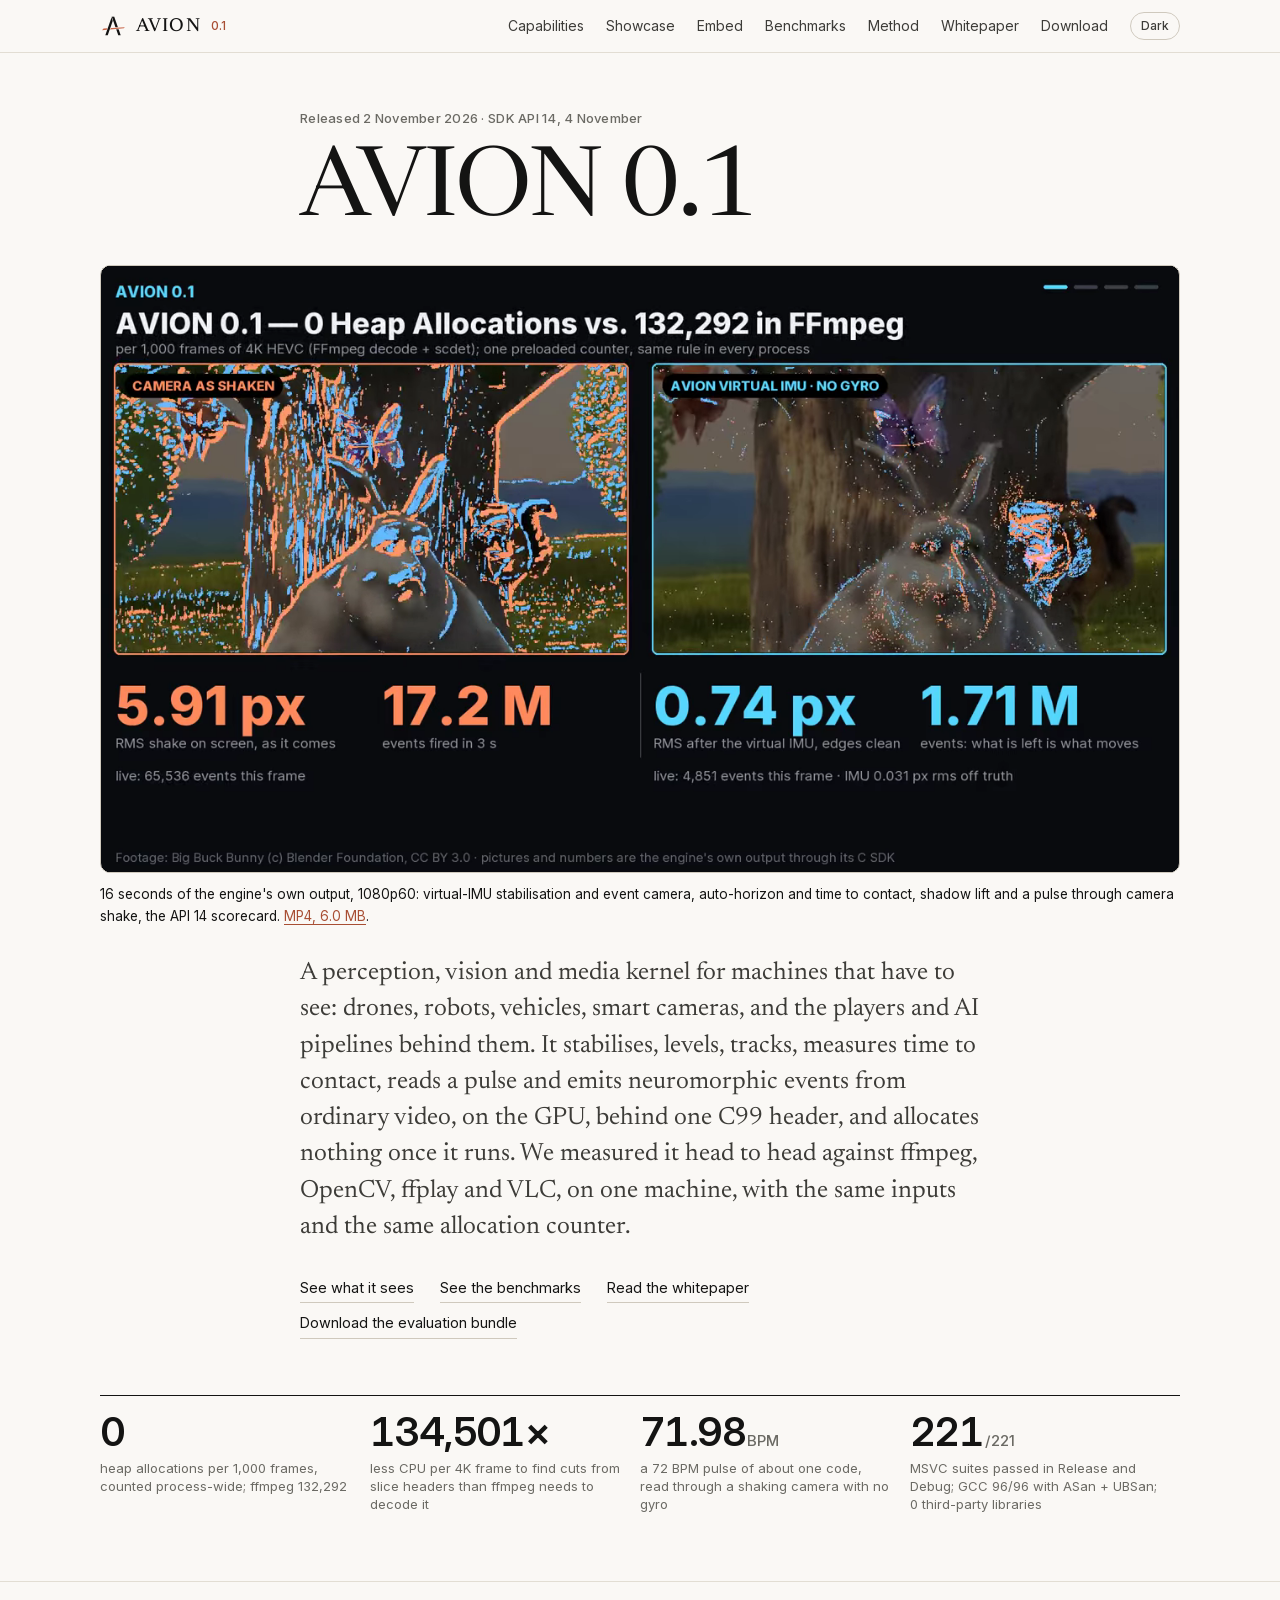
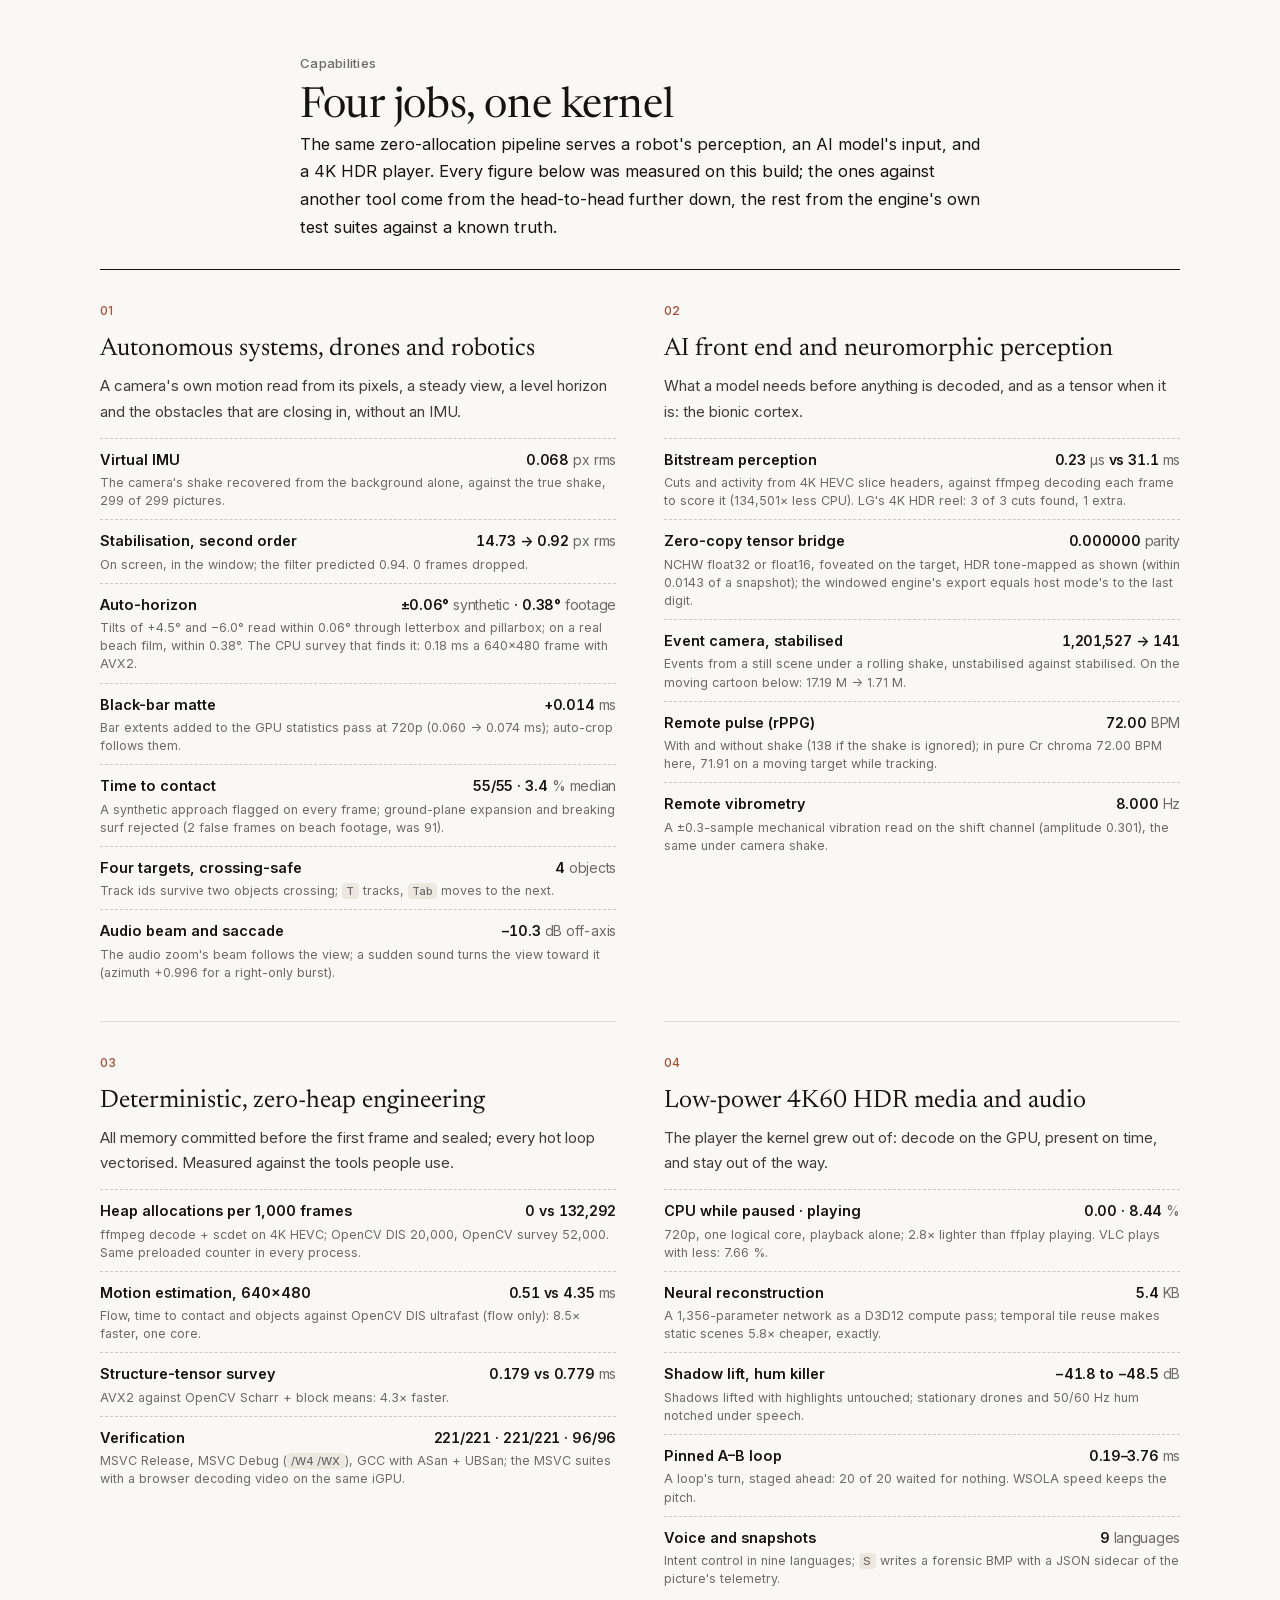
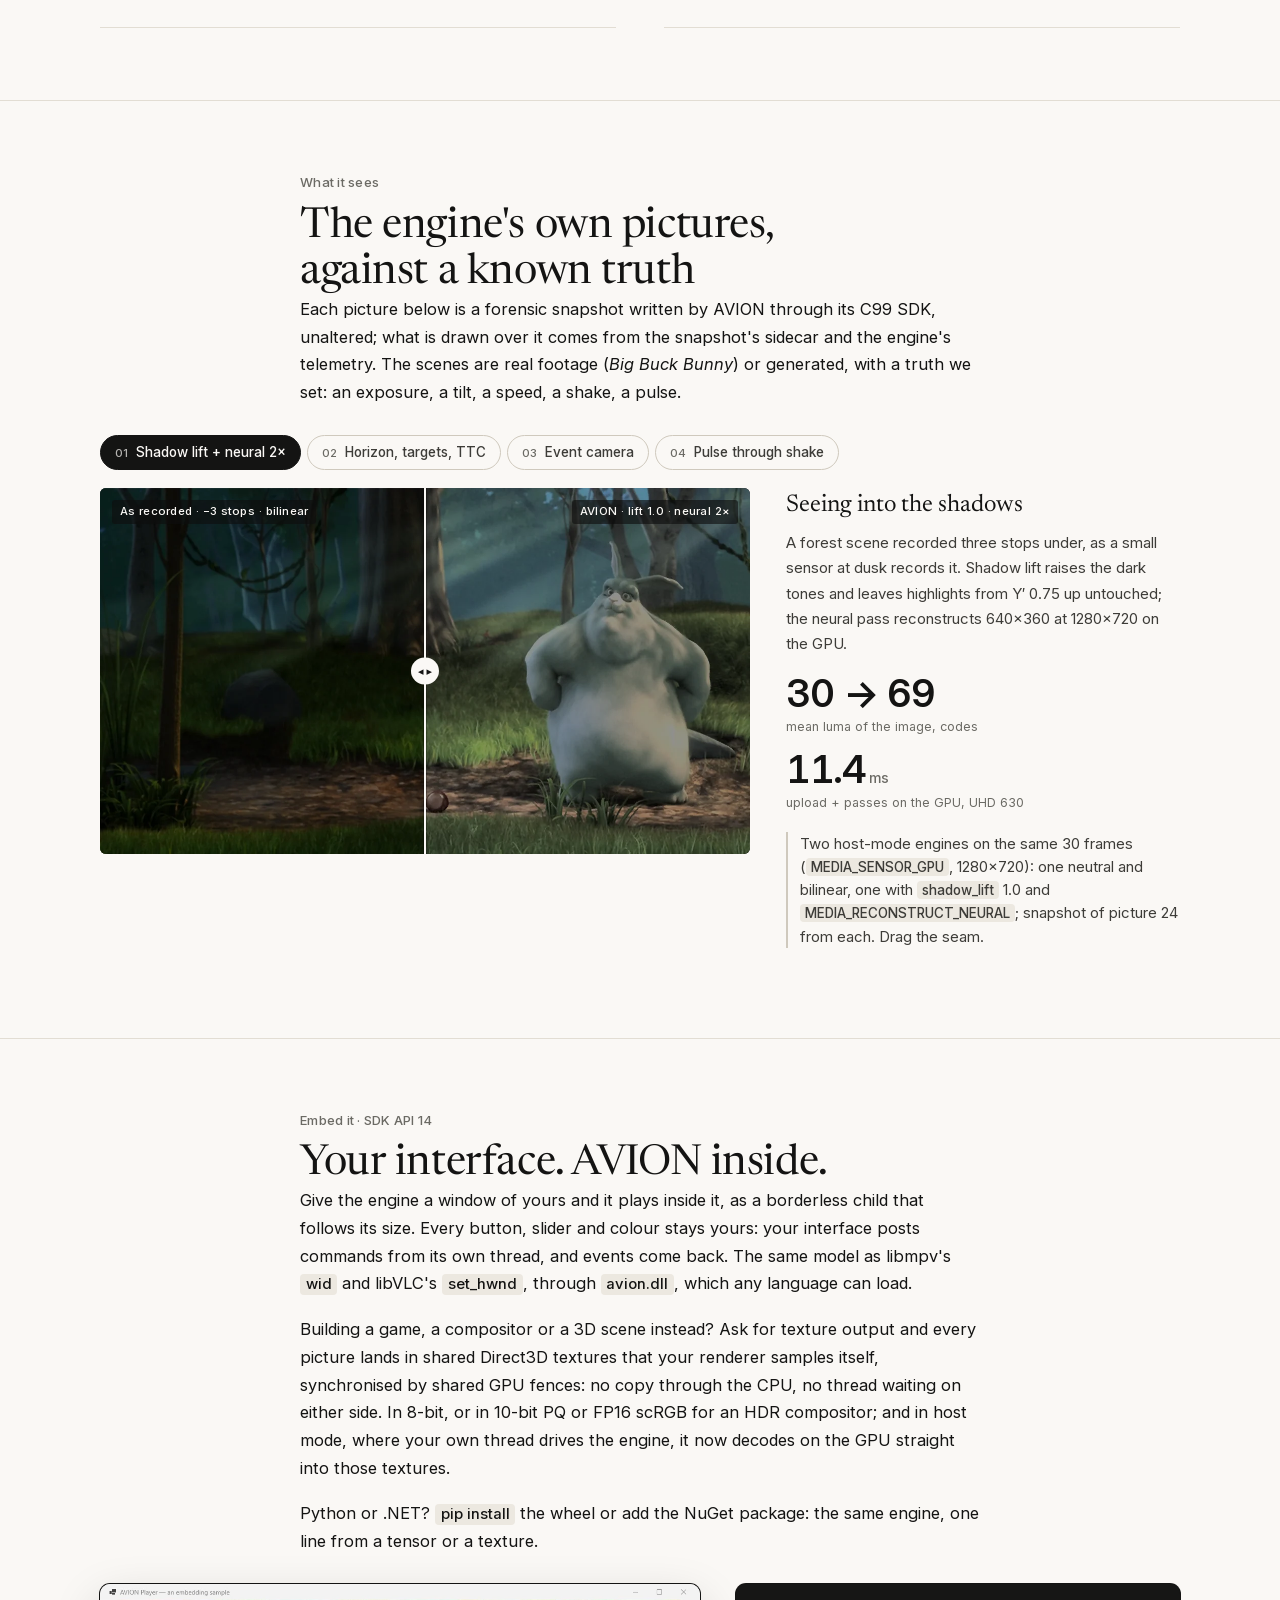
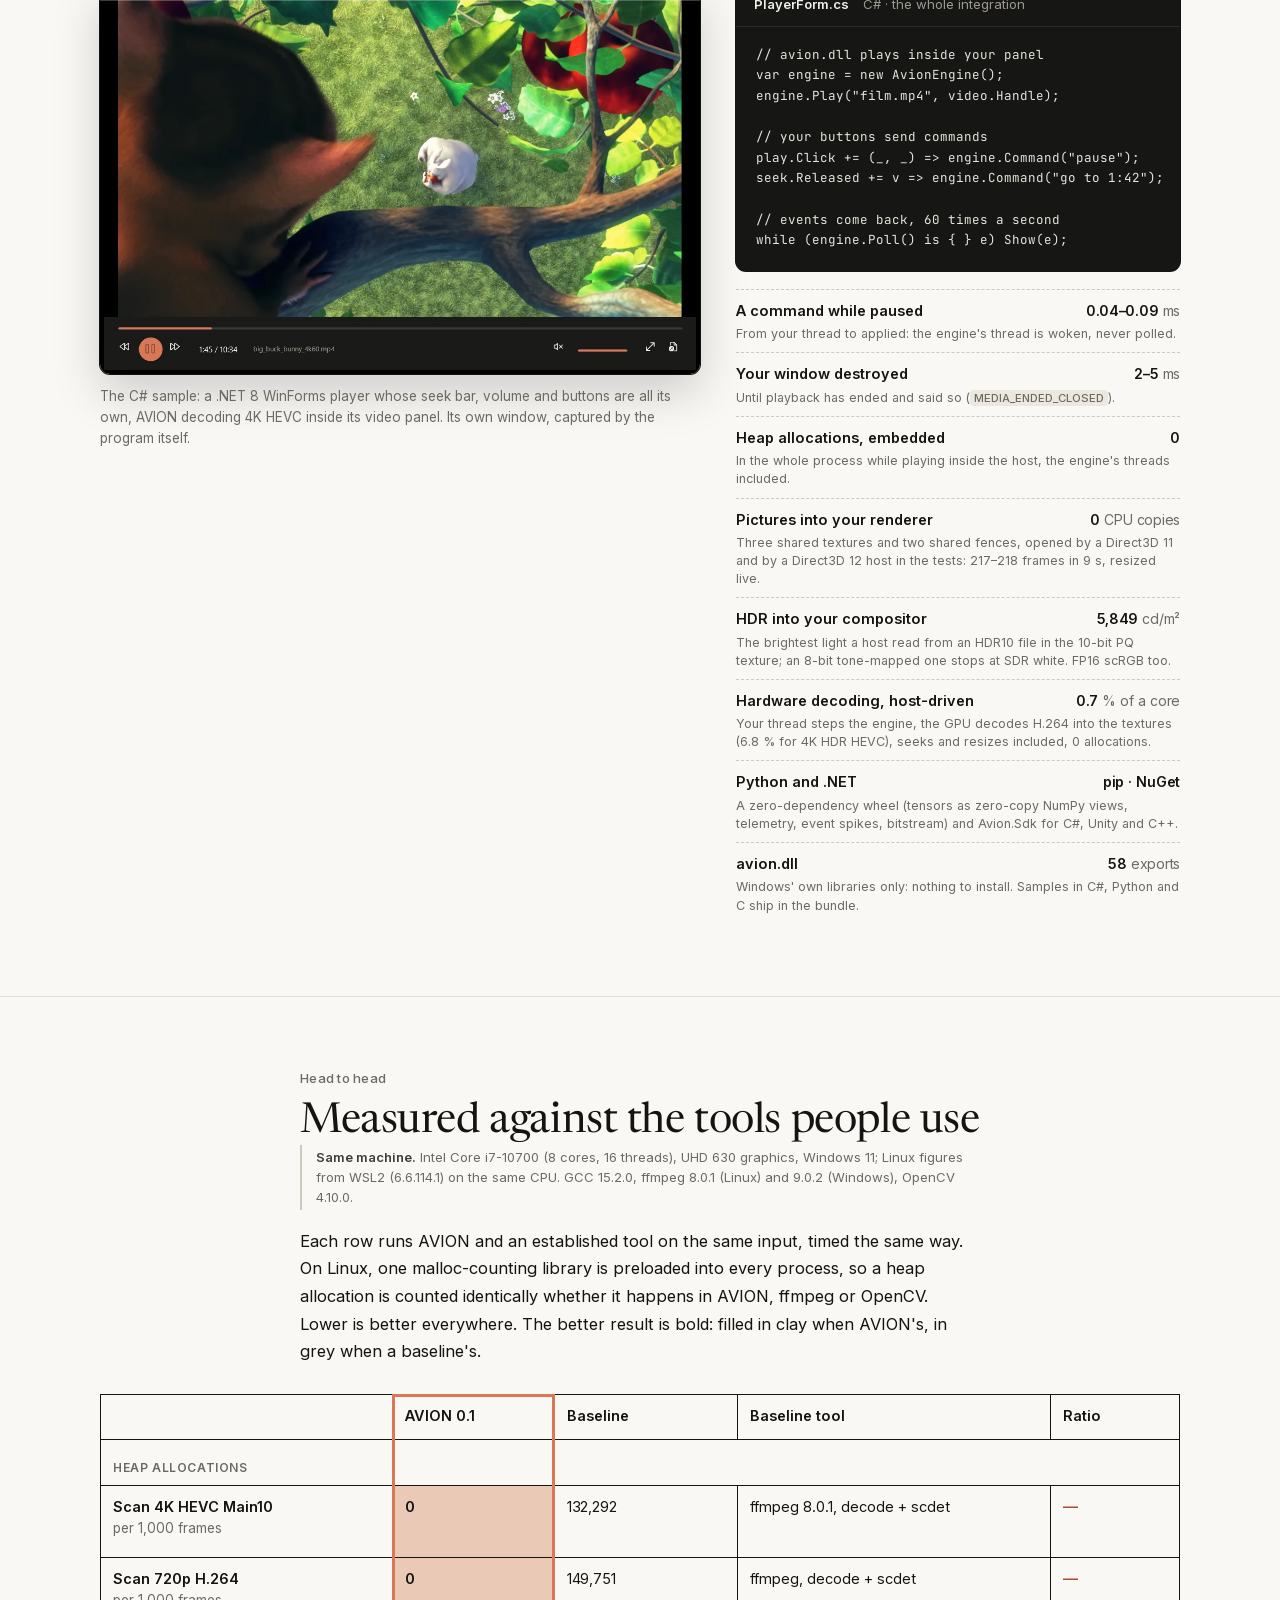
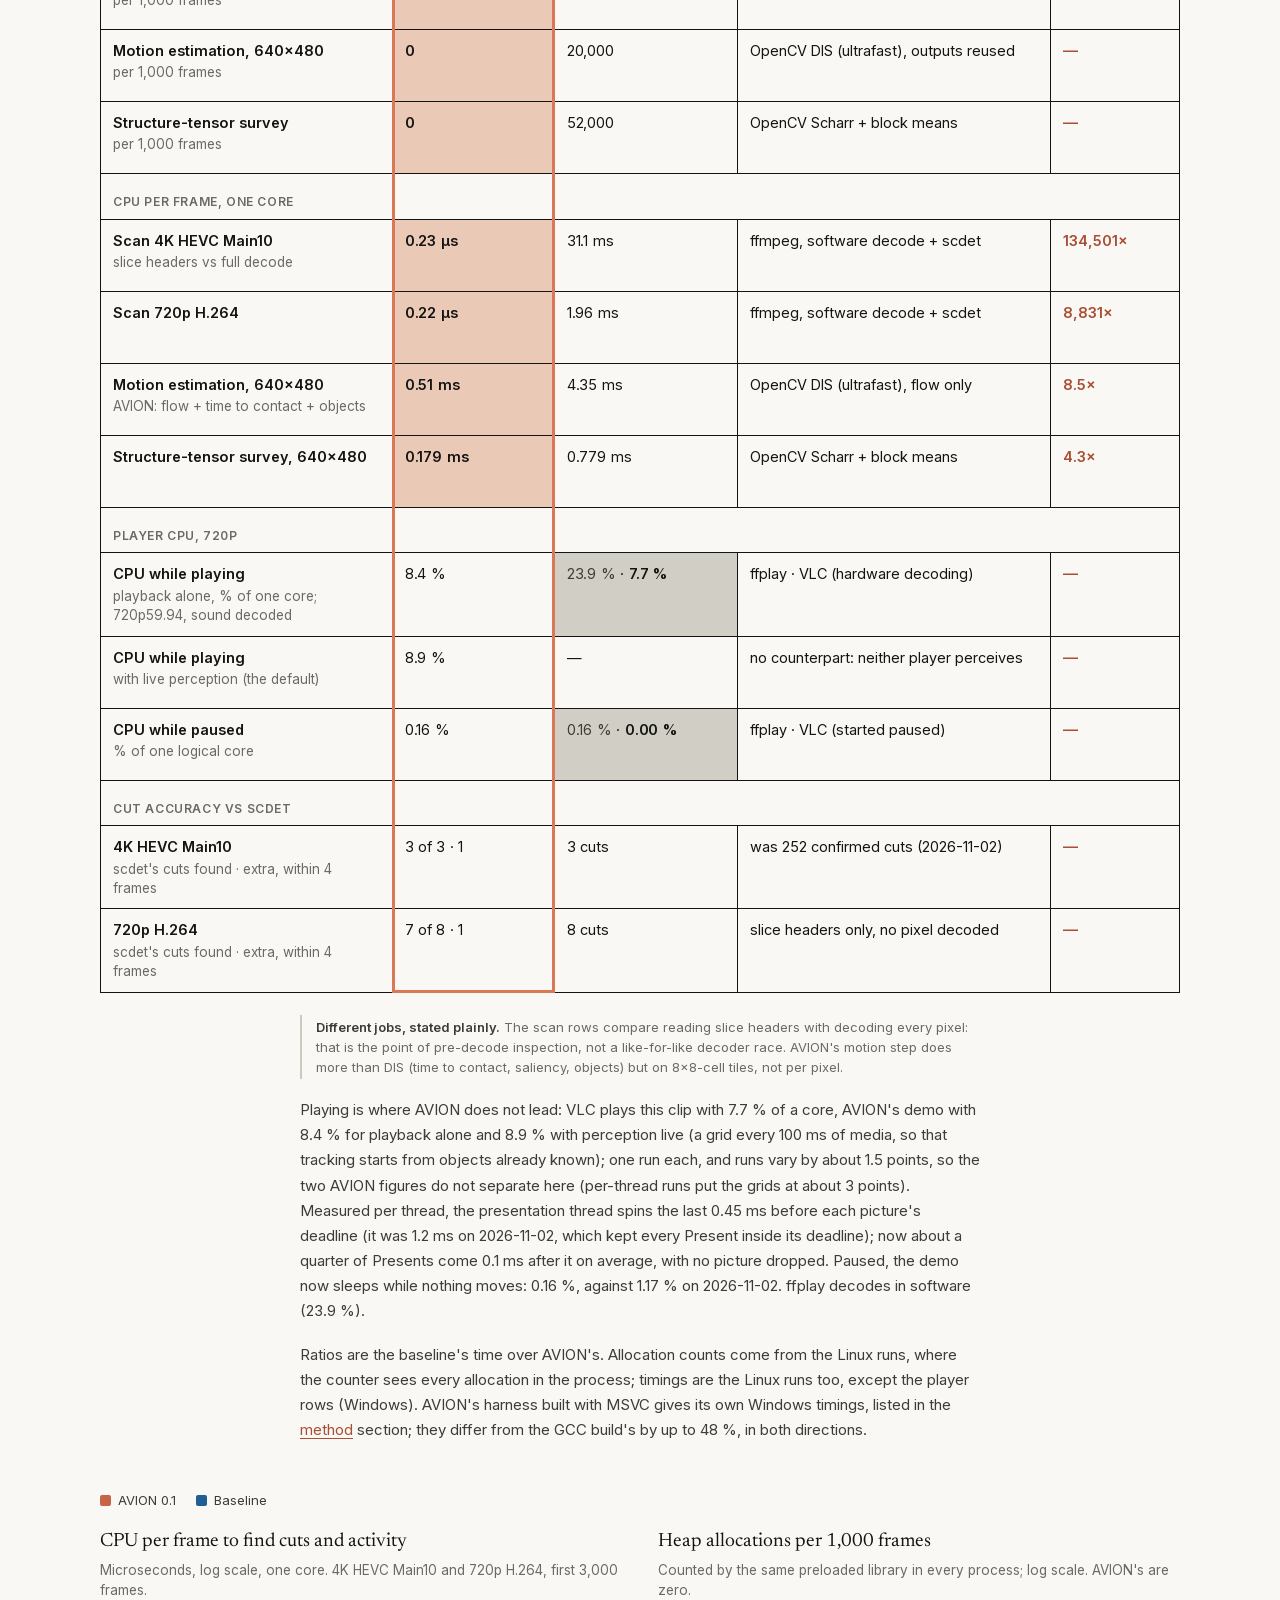
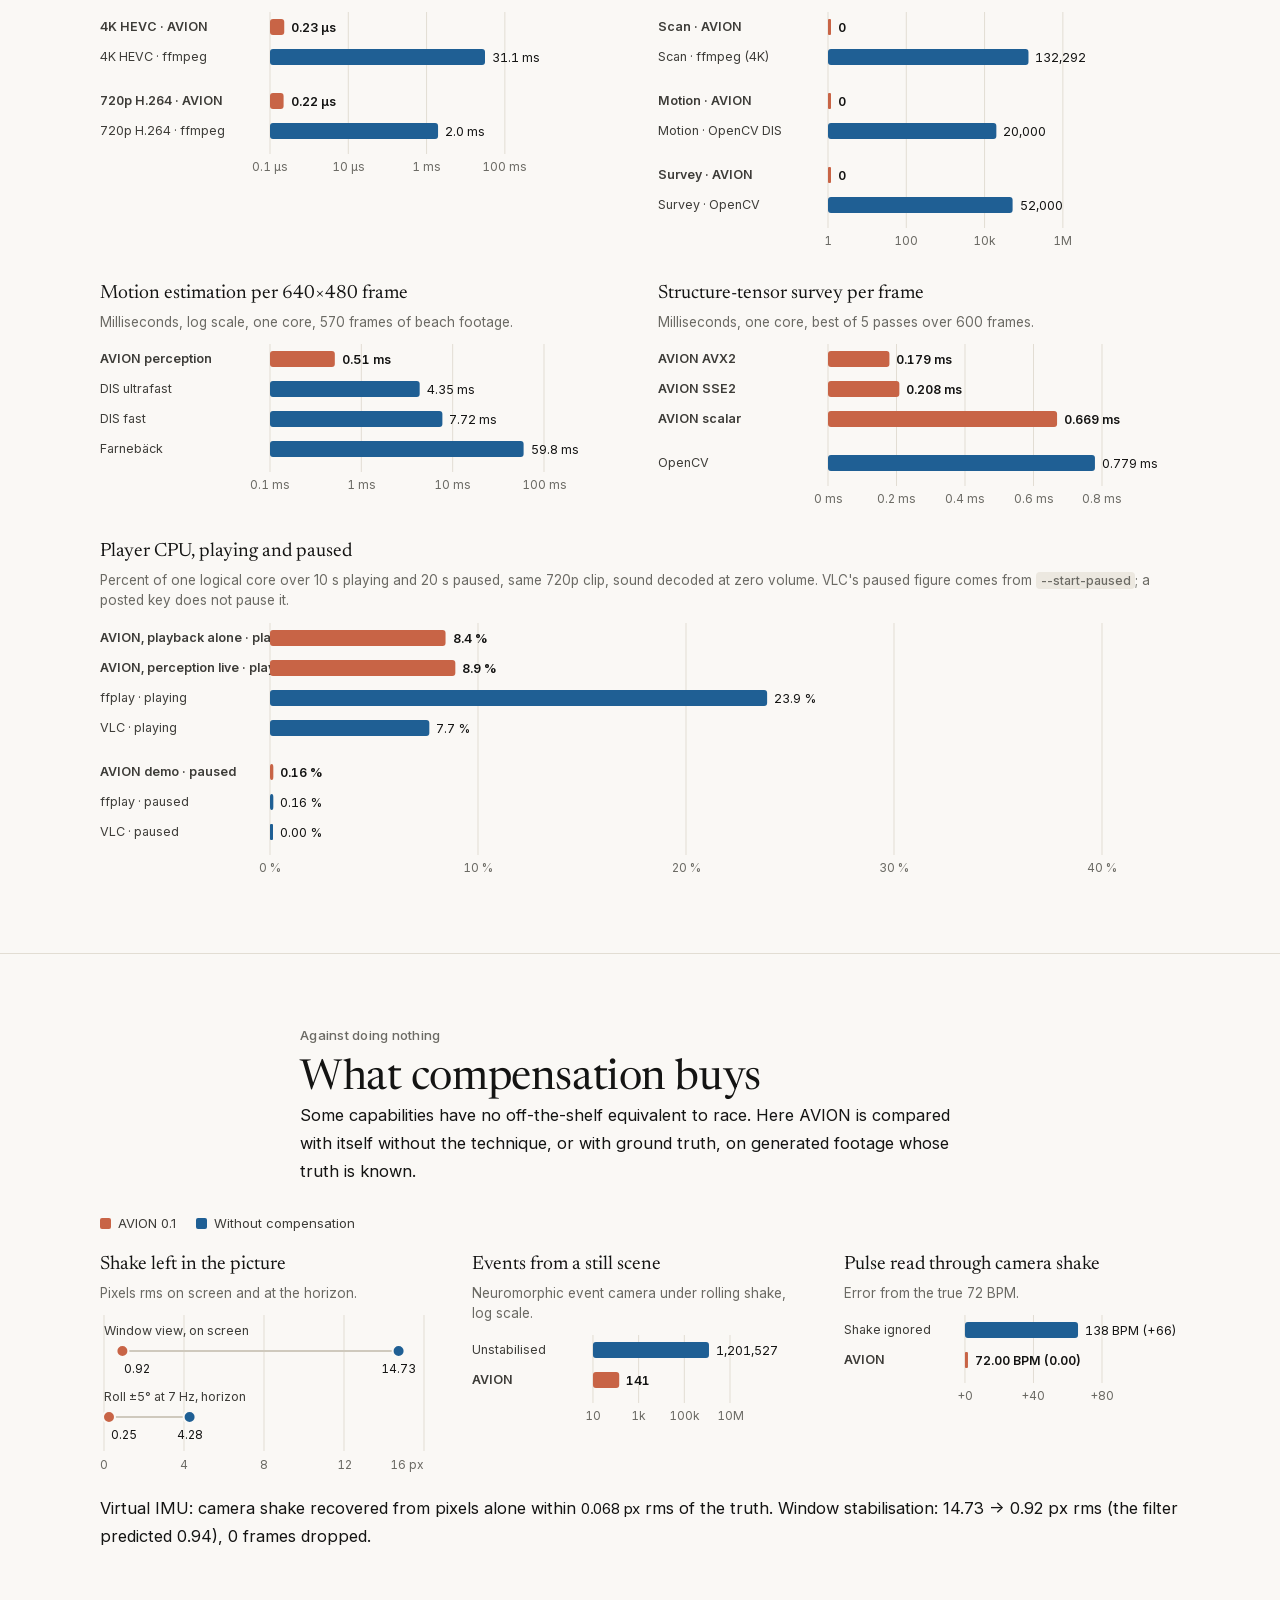
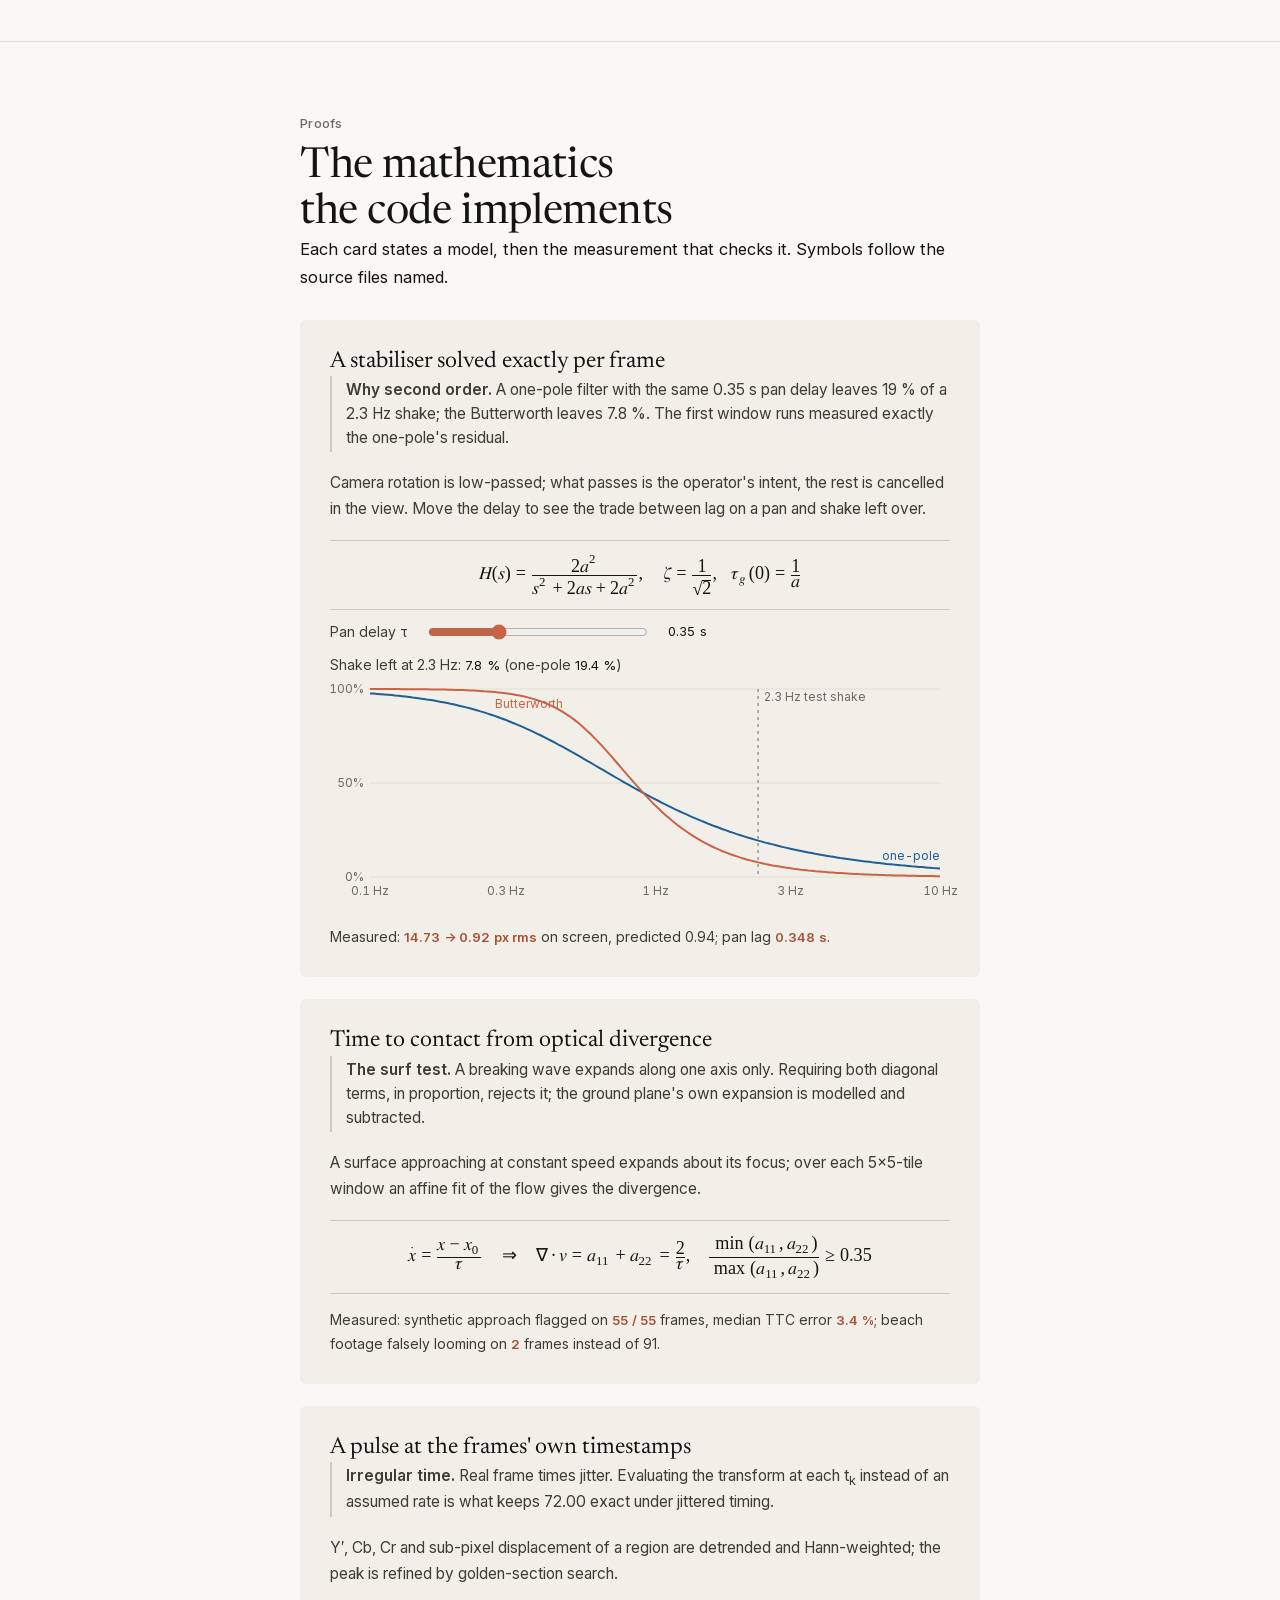
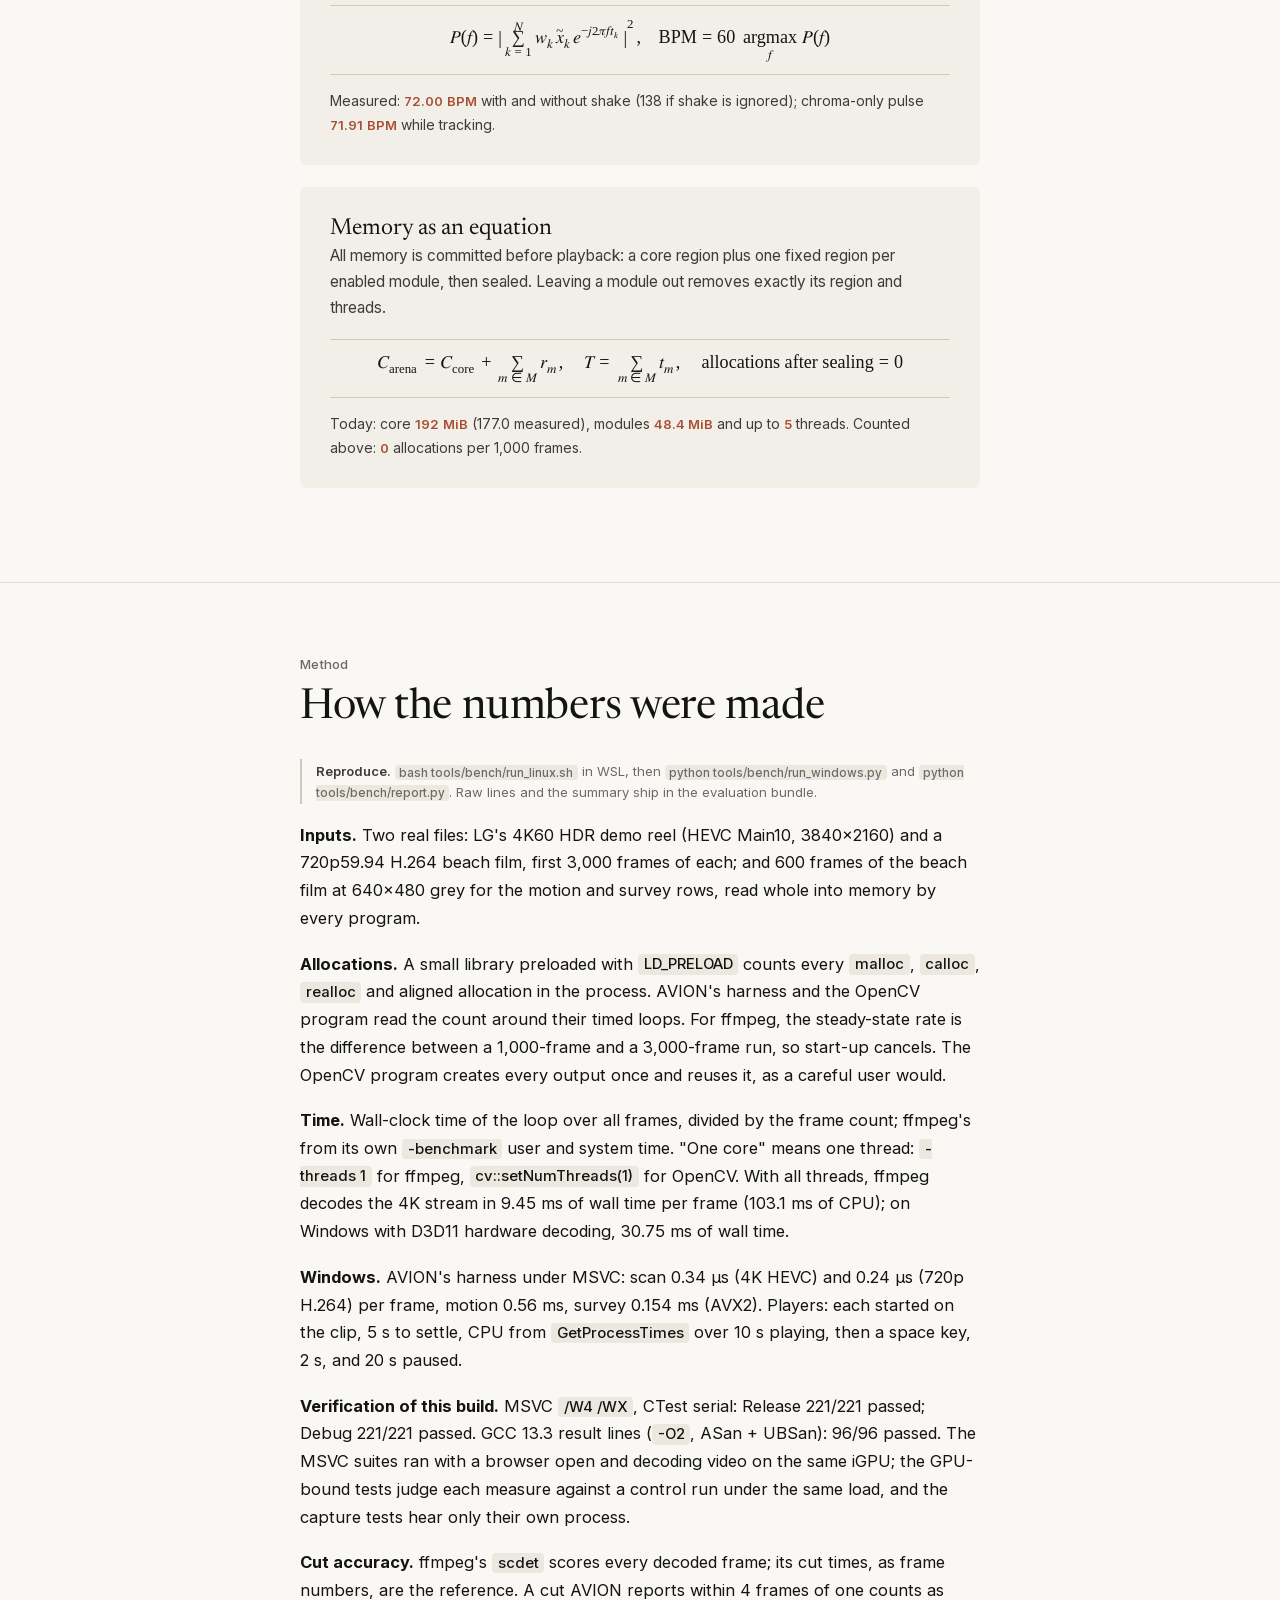
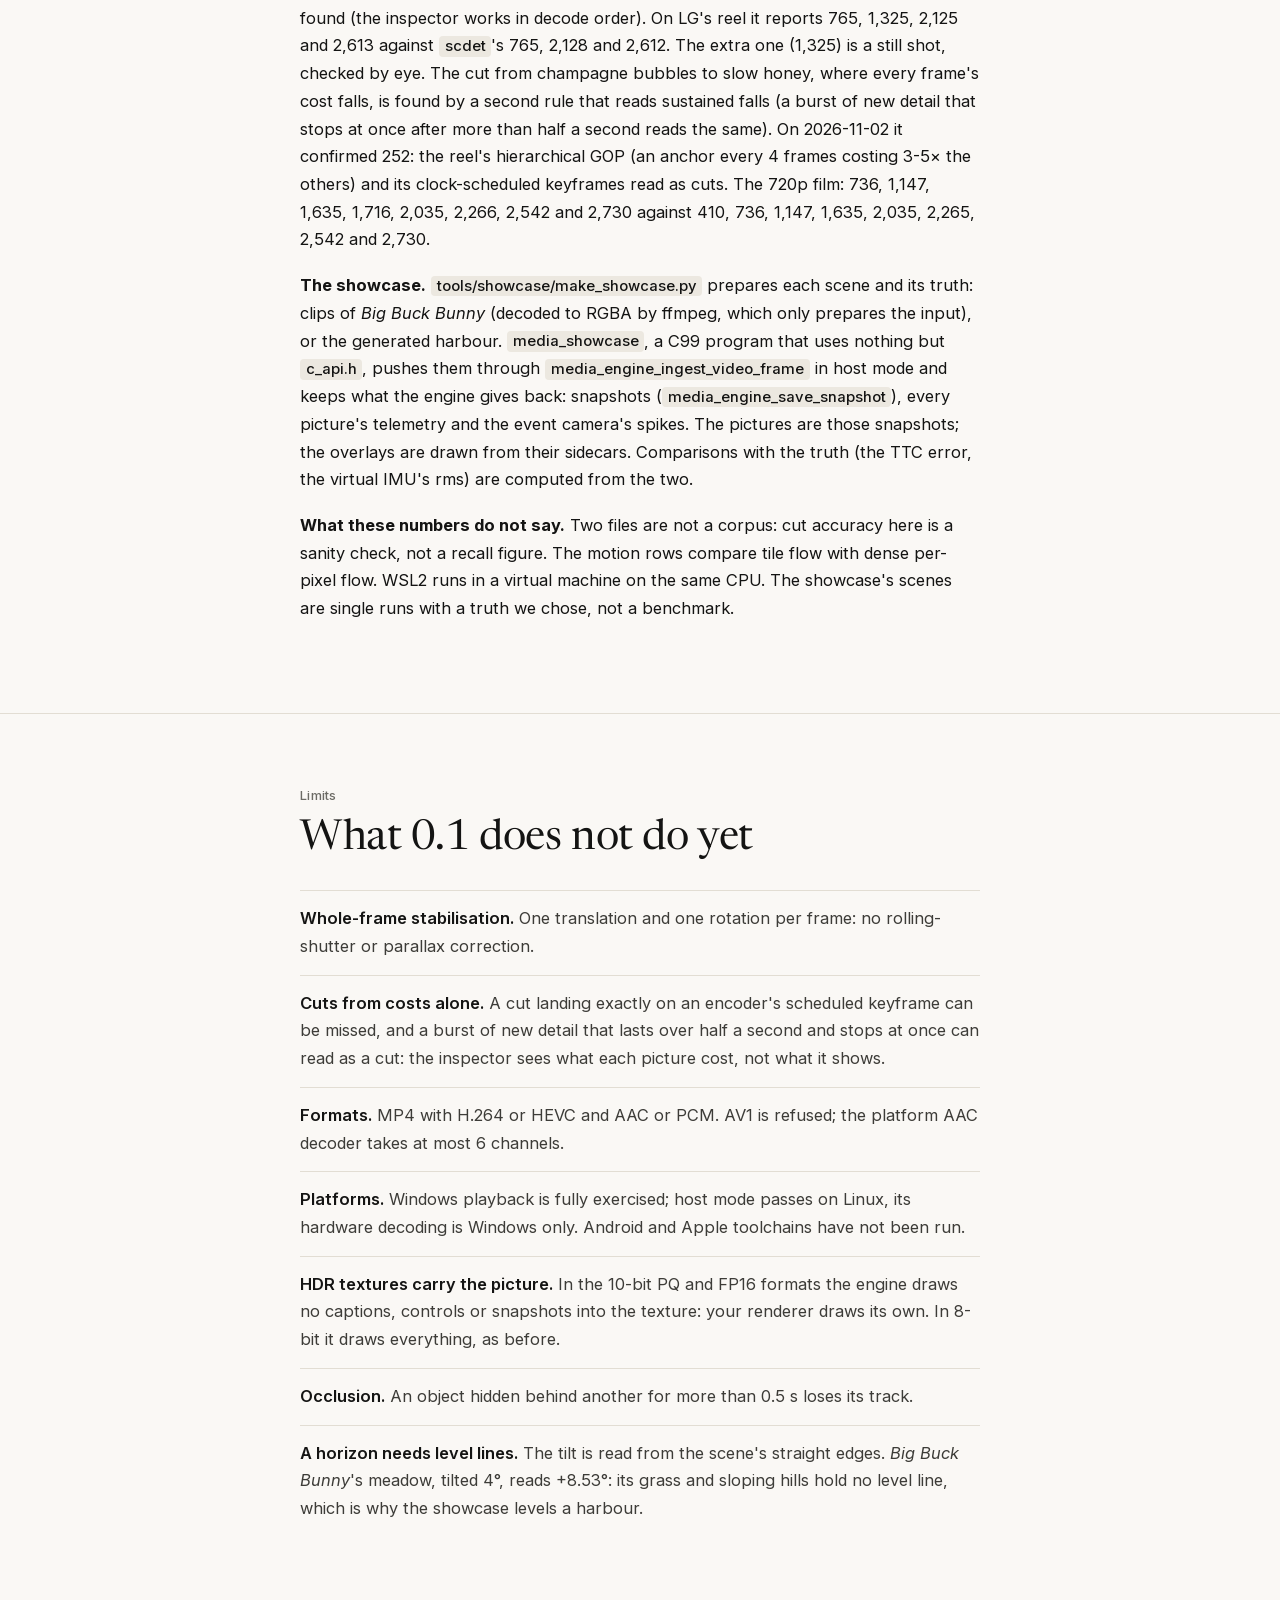
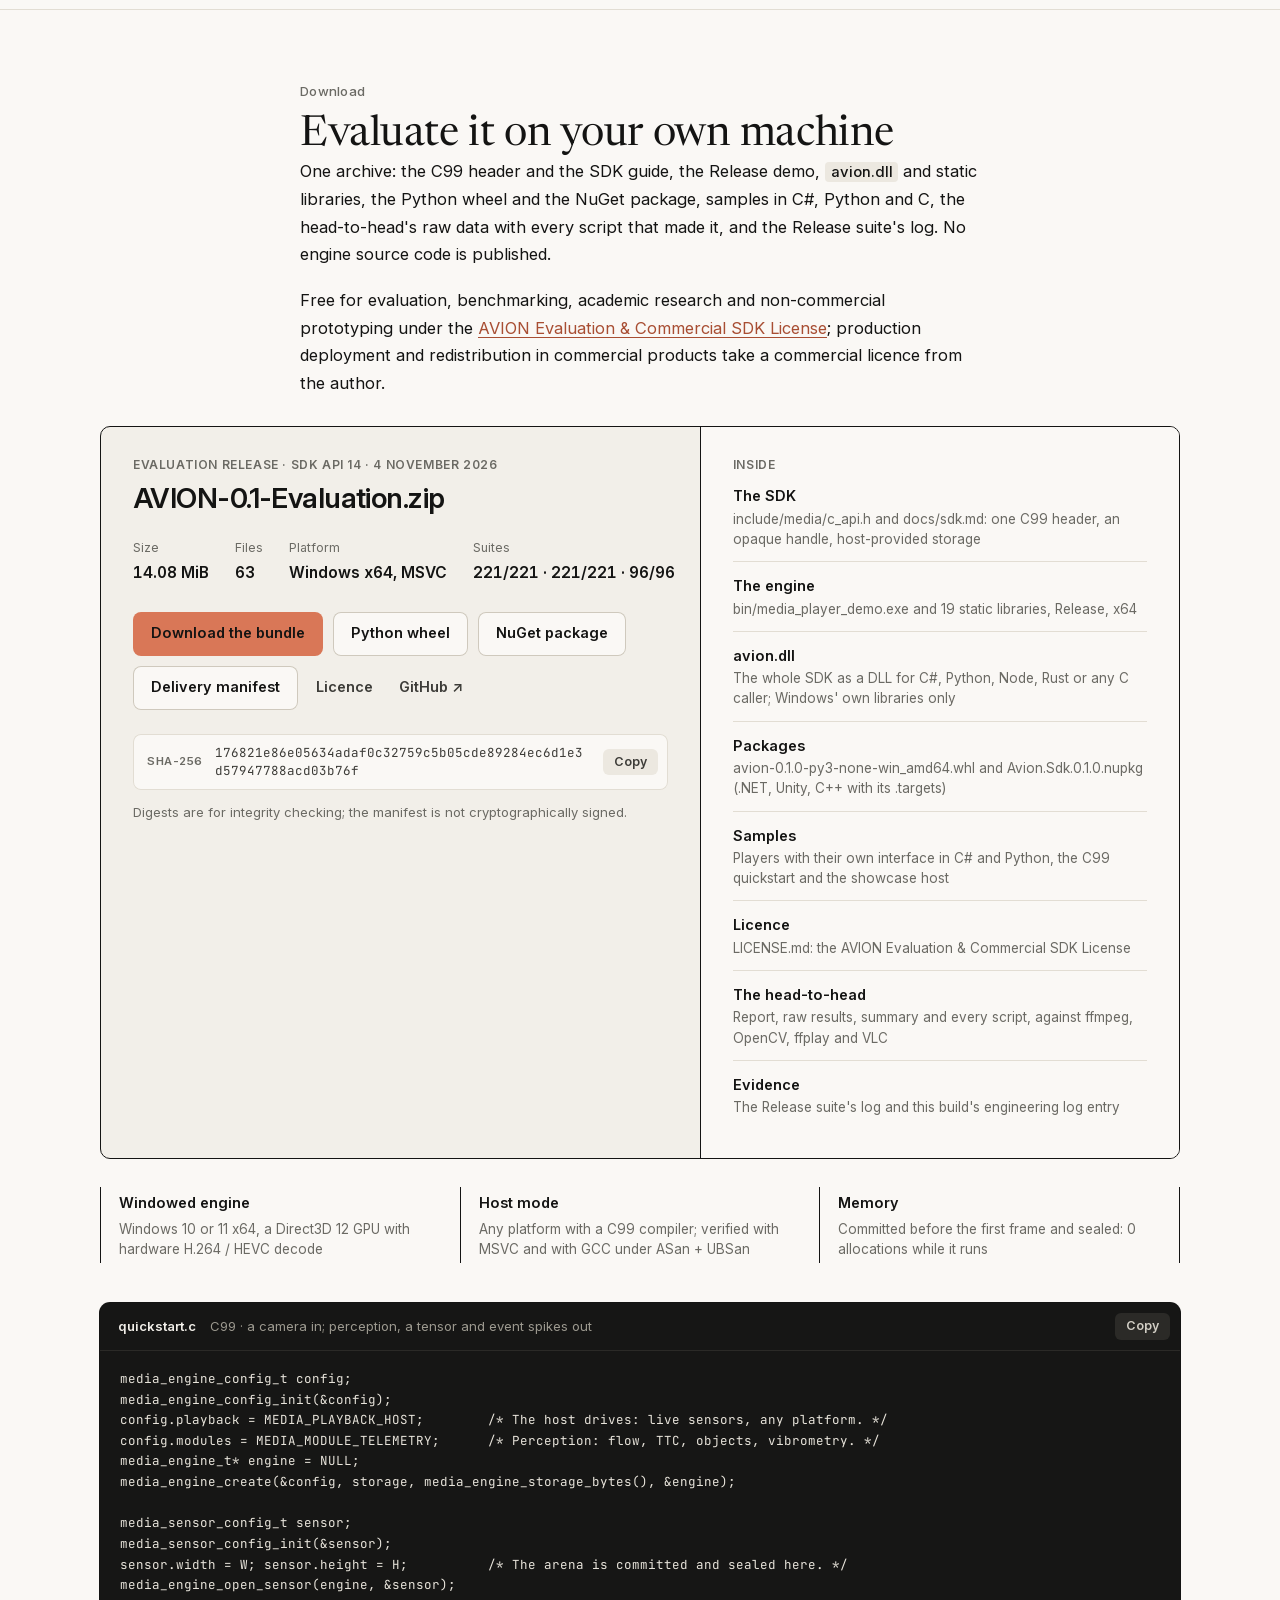
==== commit c28b5189: "AVION 0.1: 16-second demo reel in the hero (autoplay, muted, loop), API 14 copy Co-Authored-By: Clau" ====
--- a/index.html
+++ b/index.html
@@ -290,11 +290,14 @@
 /* Figures in sans: open the word space between a value, its unit and "vs". */
 .num, .mono, .bt td.v, .bt td.x, .kv li .v, .big b, .facts b, .dl span, .ctrl output, .proof .check b, .tip, .stage .tag, .inset span { word-spacing: var(--figure-space); }
 
-.hero { padding-block: 88px 64px; }
+.hero { padding-block: 56px 64px; }
 .hero h1 { margin: 18px 0 26px; }
 .hero .meta { display: flex; flex-wrap: wrap; gap: 8px 26px; margin-top: 30px; font-size: 14.5px; }
 .hero .meta a { text-decoration: none; border-bottom: 1px solid var(--rule-2); color: var(--ink); padding-bottom: 2px; }
 .hero .meta a:hover { border-color: var(--clay); }
+.reel { margin: 0 0 28px; }
+.reel video { display: block; width: 100%; height: auto; aspect-ratio: 16 / 9; border-radius: 10px; border: 1px solid var(--rule-2); background: #090b0f; }
+.reel figcaption { margin-top: 10px; font-size: 13.5px; color: var(--ink-3, var(--ink)); }
 .facts { display: grid; grid-template-columns: repeat(4, minmax(0, 1fr)); border-top: 1px solid var(--ink); margin-top: 56px; }
 .facts div { padding: 16px 18px 4px 0; min-width: 0; }
 .facts b { display: block; font: 600 40px/1.02 var(--num); font-variant-numeric: lining-nums tabular-nums; font-feature-settings: "lnum" 1, "tnum" 1, "zero" 0; letter-spacing: -.04em; }
@@ -325,6 +328,17 @@
     <div class="col">
       <p class="eyebrow">Released 2 November 2026 · SDK API 14, 4 November</p>
       <h1>AVION 0.1</h1>
+    </div>
+    <div class="wide">
+      <figure class="reel">
+        <video autoplay muted loop playsinline preload="auto" width="1920" height="1080" poster="assets/avion-0.1-demo-poster.jpg" aria-label="AVION 0.1 demo reel: stabilisation and event camera, horizon and time to contact, shadow lift and pulse through shake, and the API 14 scorecard">
+          <source src="assets/avion-0.1-demo.mp4" type="video/mp4">
+          <source src="assets/avion-0.1-demo.webm" type="video/webm">
+        </video>
+        <figcaption>16 seconds of the engine's own output, 1080p60: virtual-IMU stabilisation and event camera, auto-horizon and time to contact, shadow lift and a pulse through camera shake, the API 14 scorecard. <a href="assets/avion-0.1-demo.mp4">MP4, 6.0 MB</a>.</figcaption>
+      </figure>
+    </div>
+    <div class="col">
       <p class="lede">A perception, vision and media kernel for machines that have to see: drones, robots, vehicles, smart cameras, and the players and AI pipelines behind them. It stabilises, levels, tracks, measures time to contact, reads a pulse and emits neuromorphic events from ordinary video, on the GPU, behind one C99 header, and allocates nothing once it runs. We measured it head to head against ffmpeg, OpenCV, ffplay and VLC, on one machine, with the same inputs and the same allocation counter.</p>
       <div class="meta">
         <a href="#showcase">See what it sees</a>
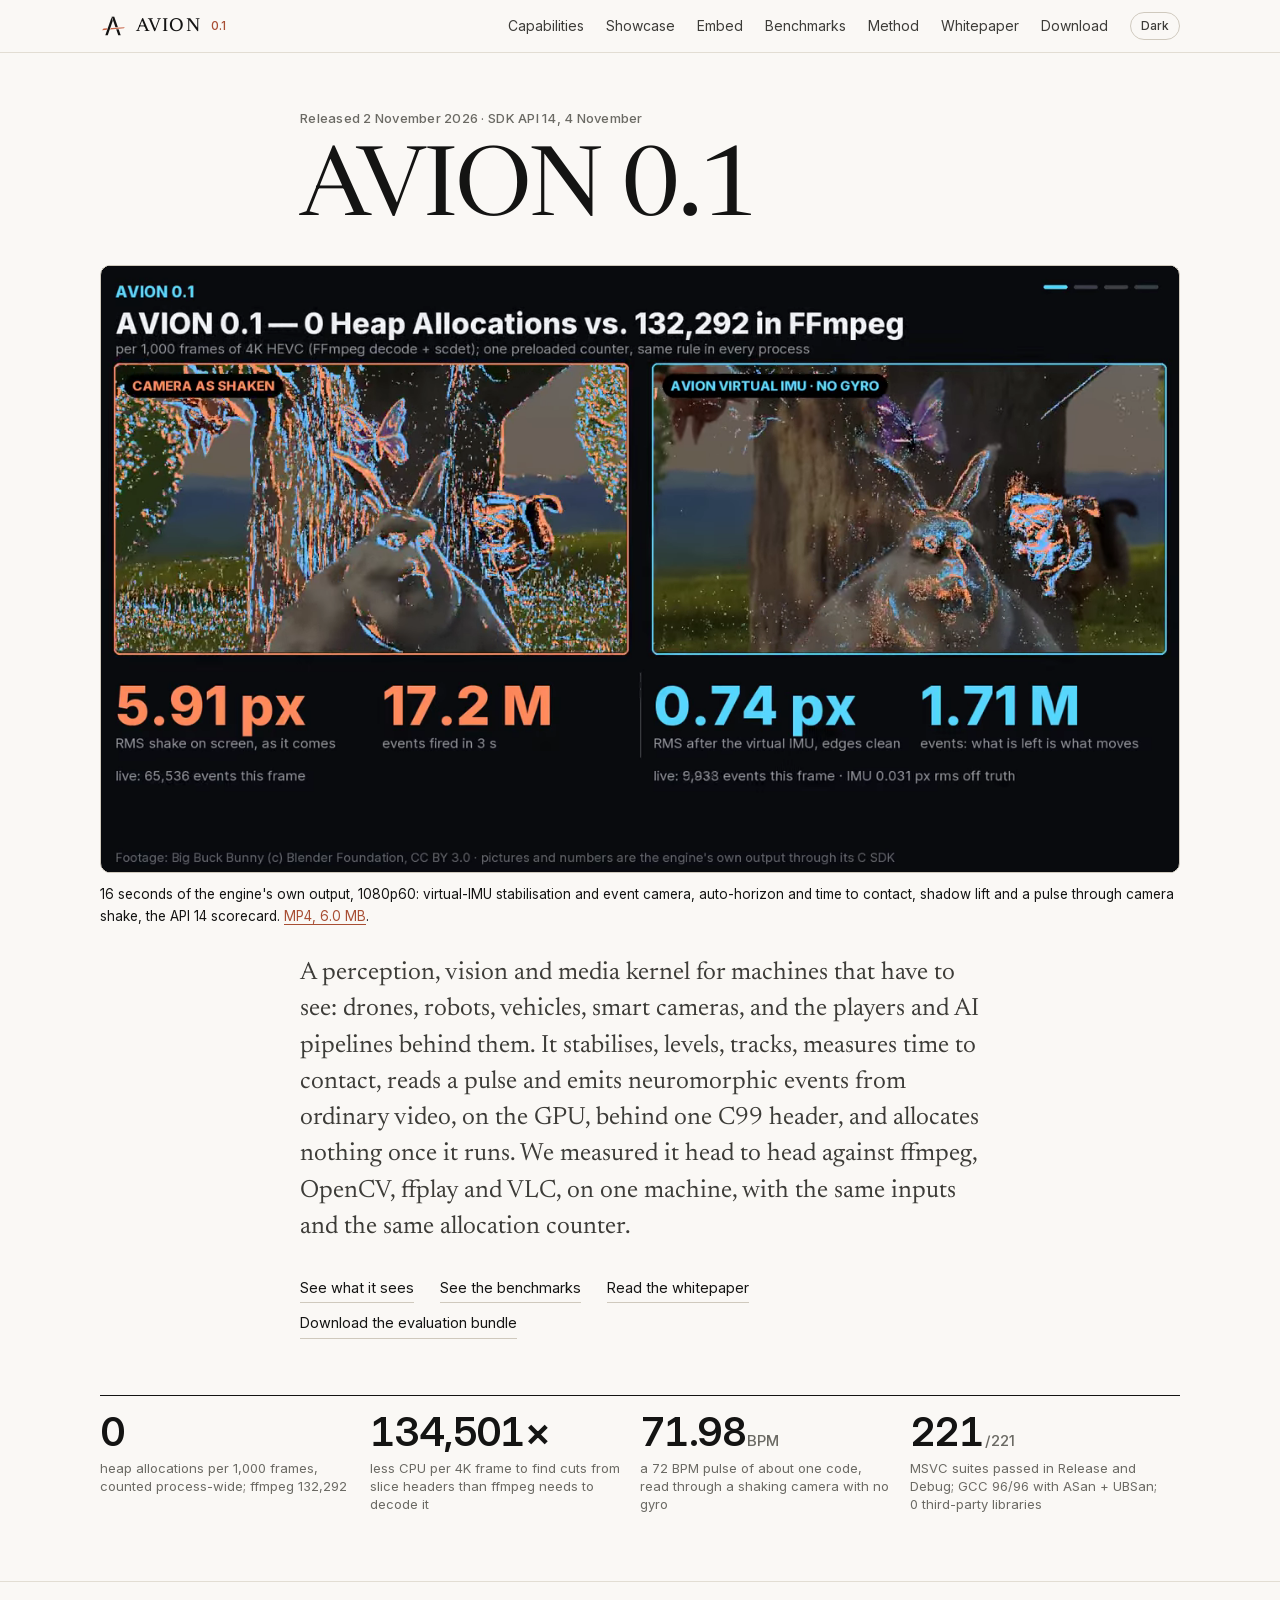
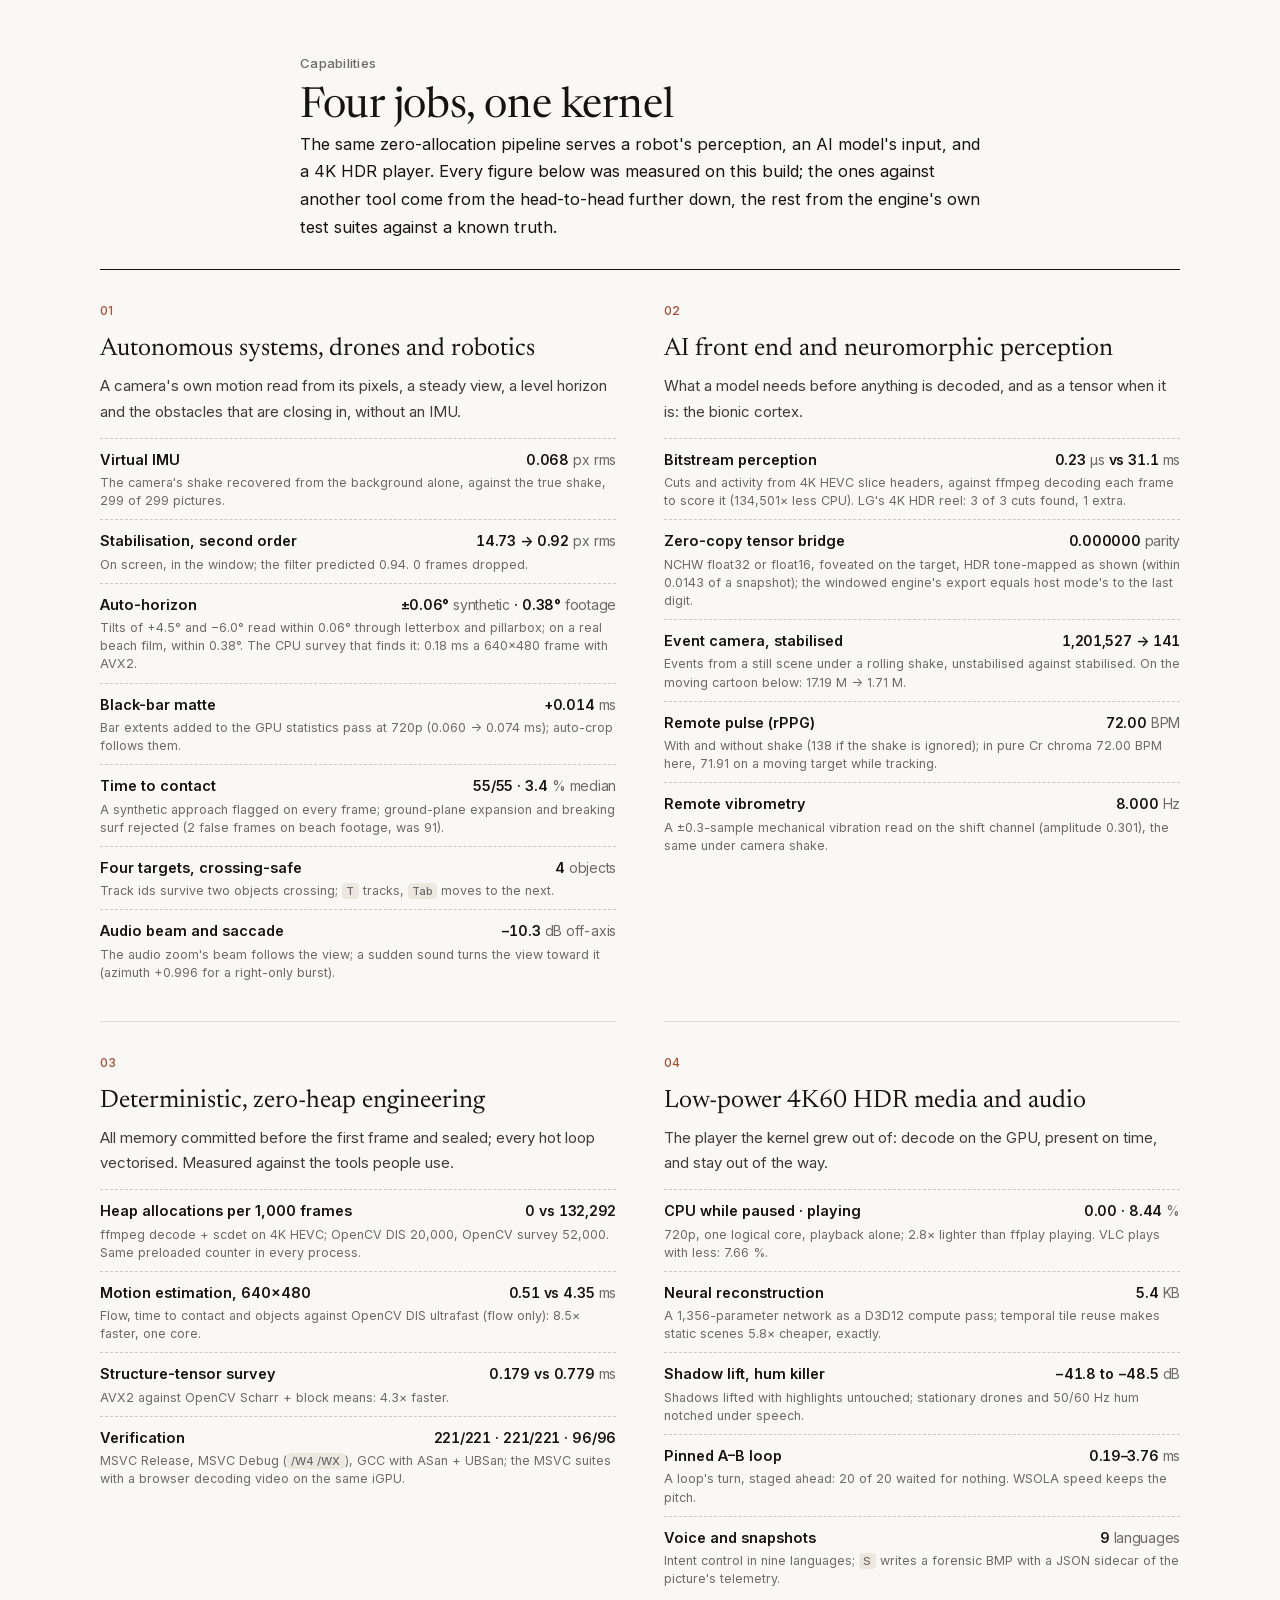
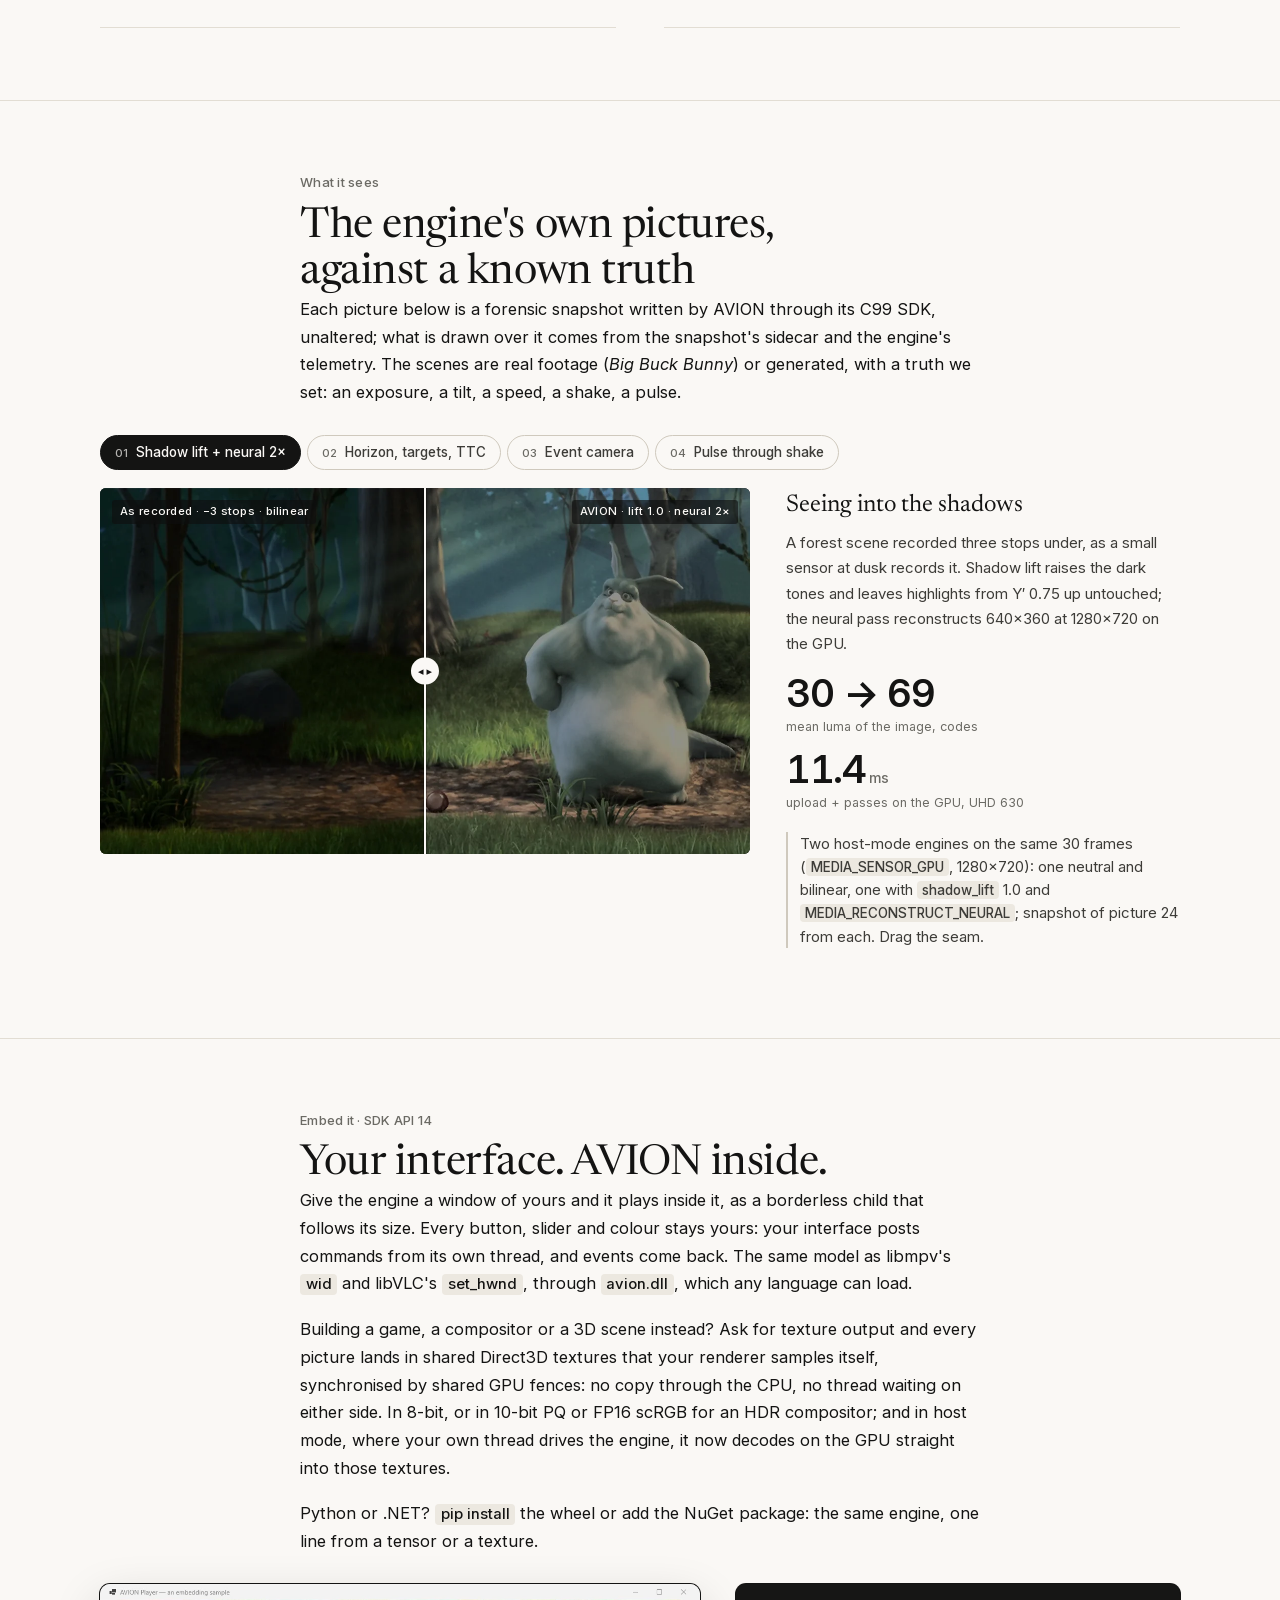
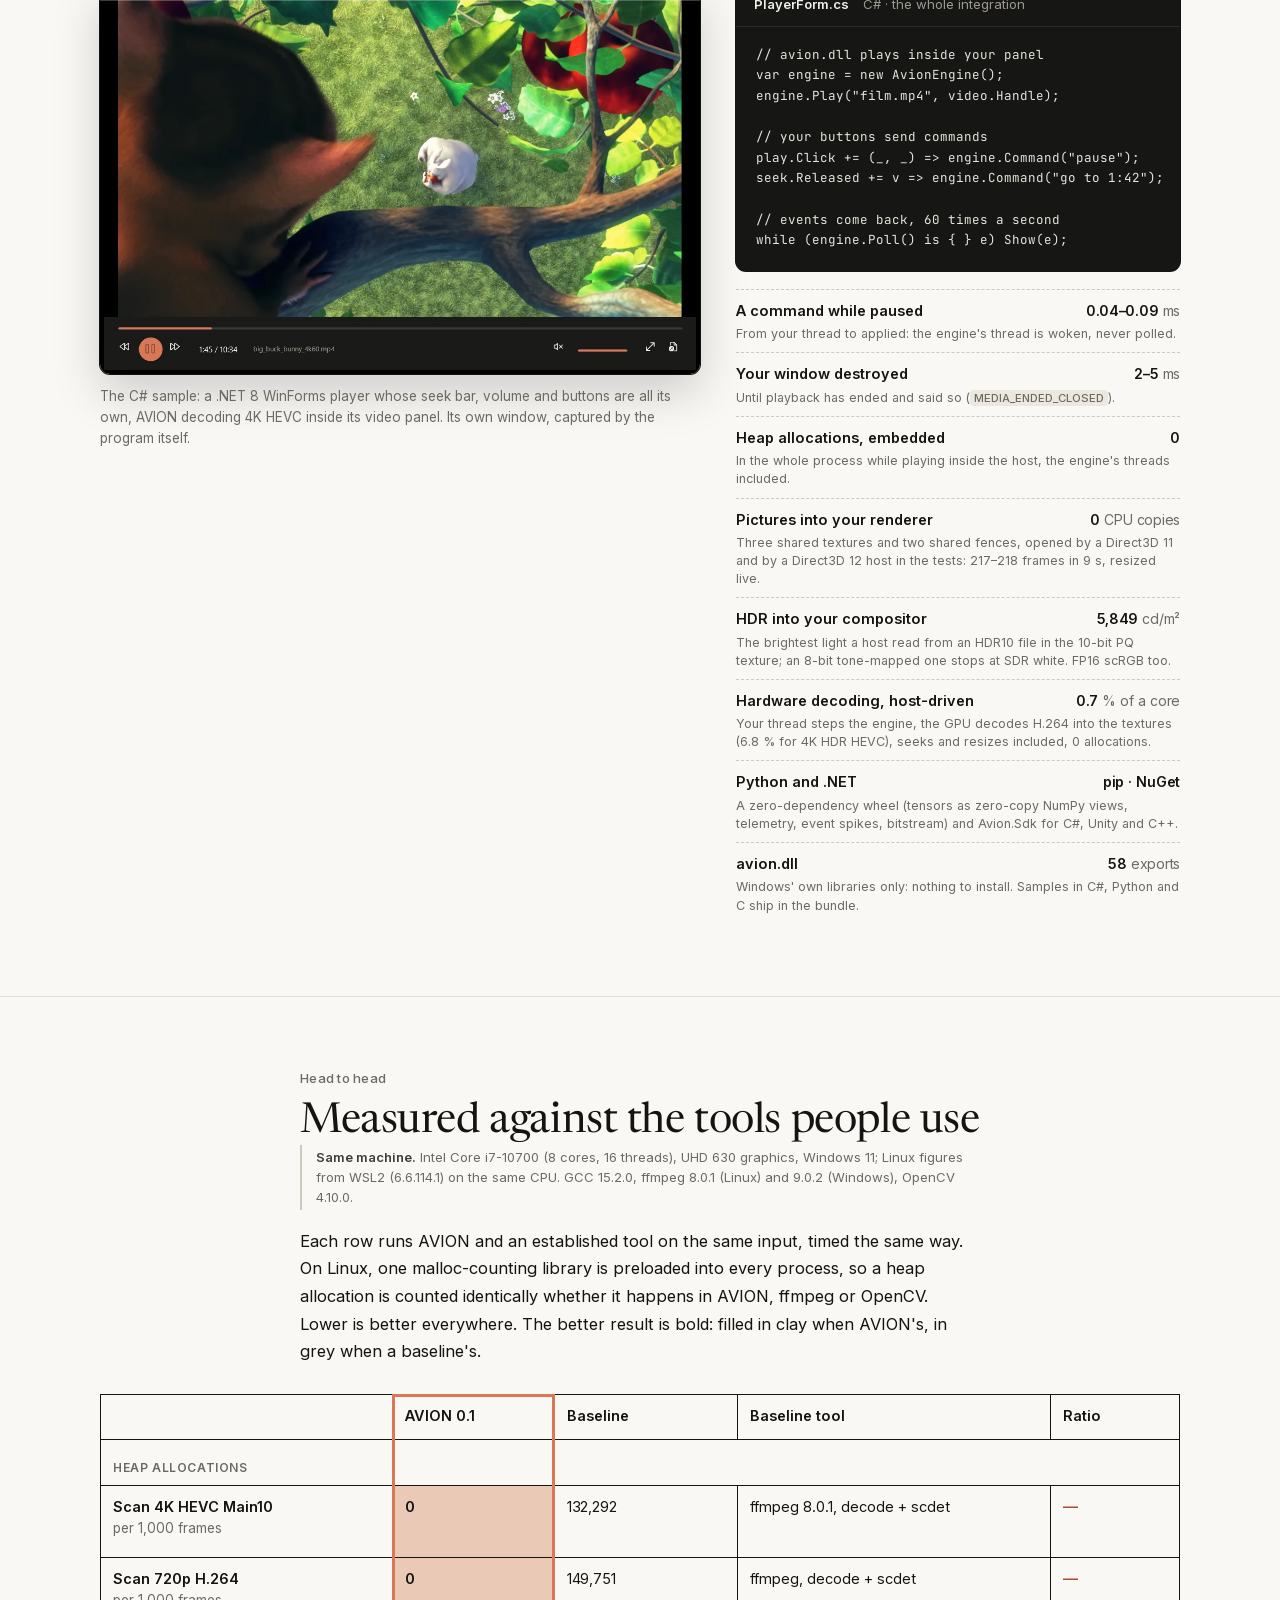
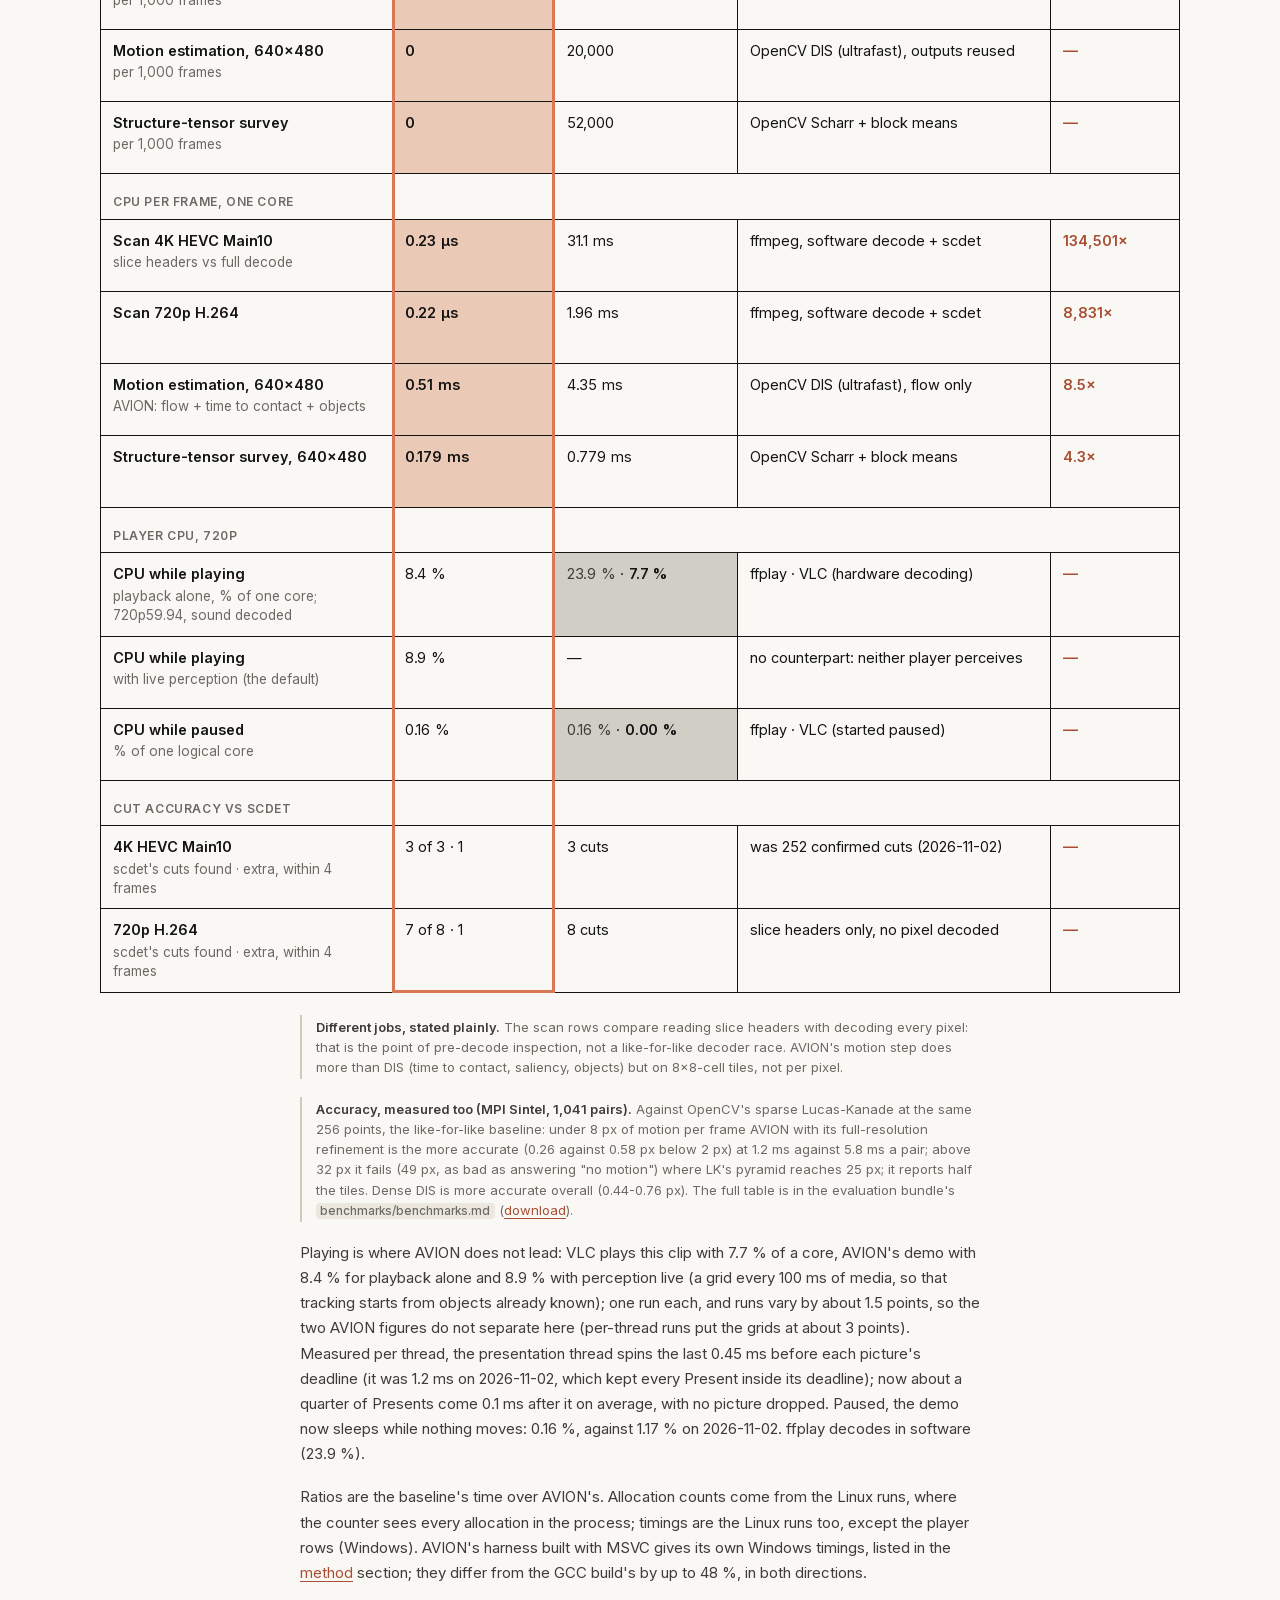
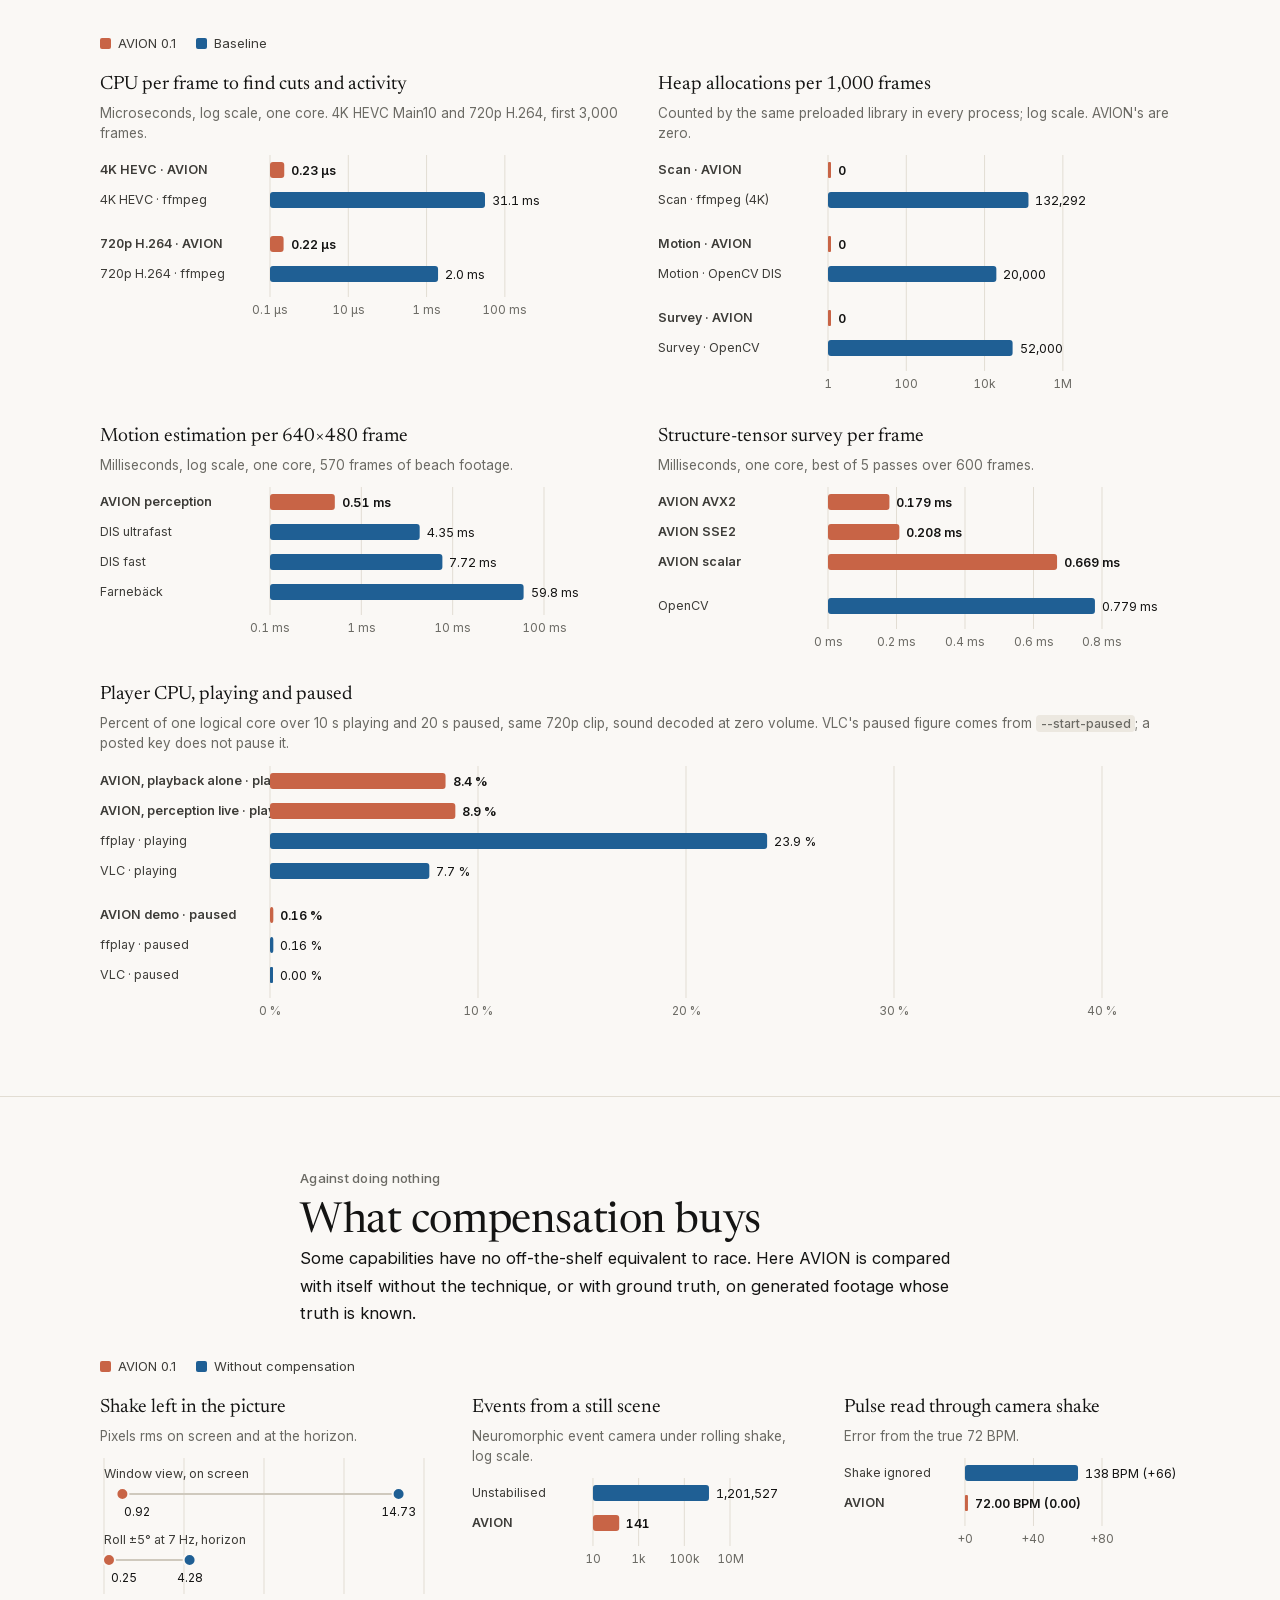
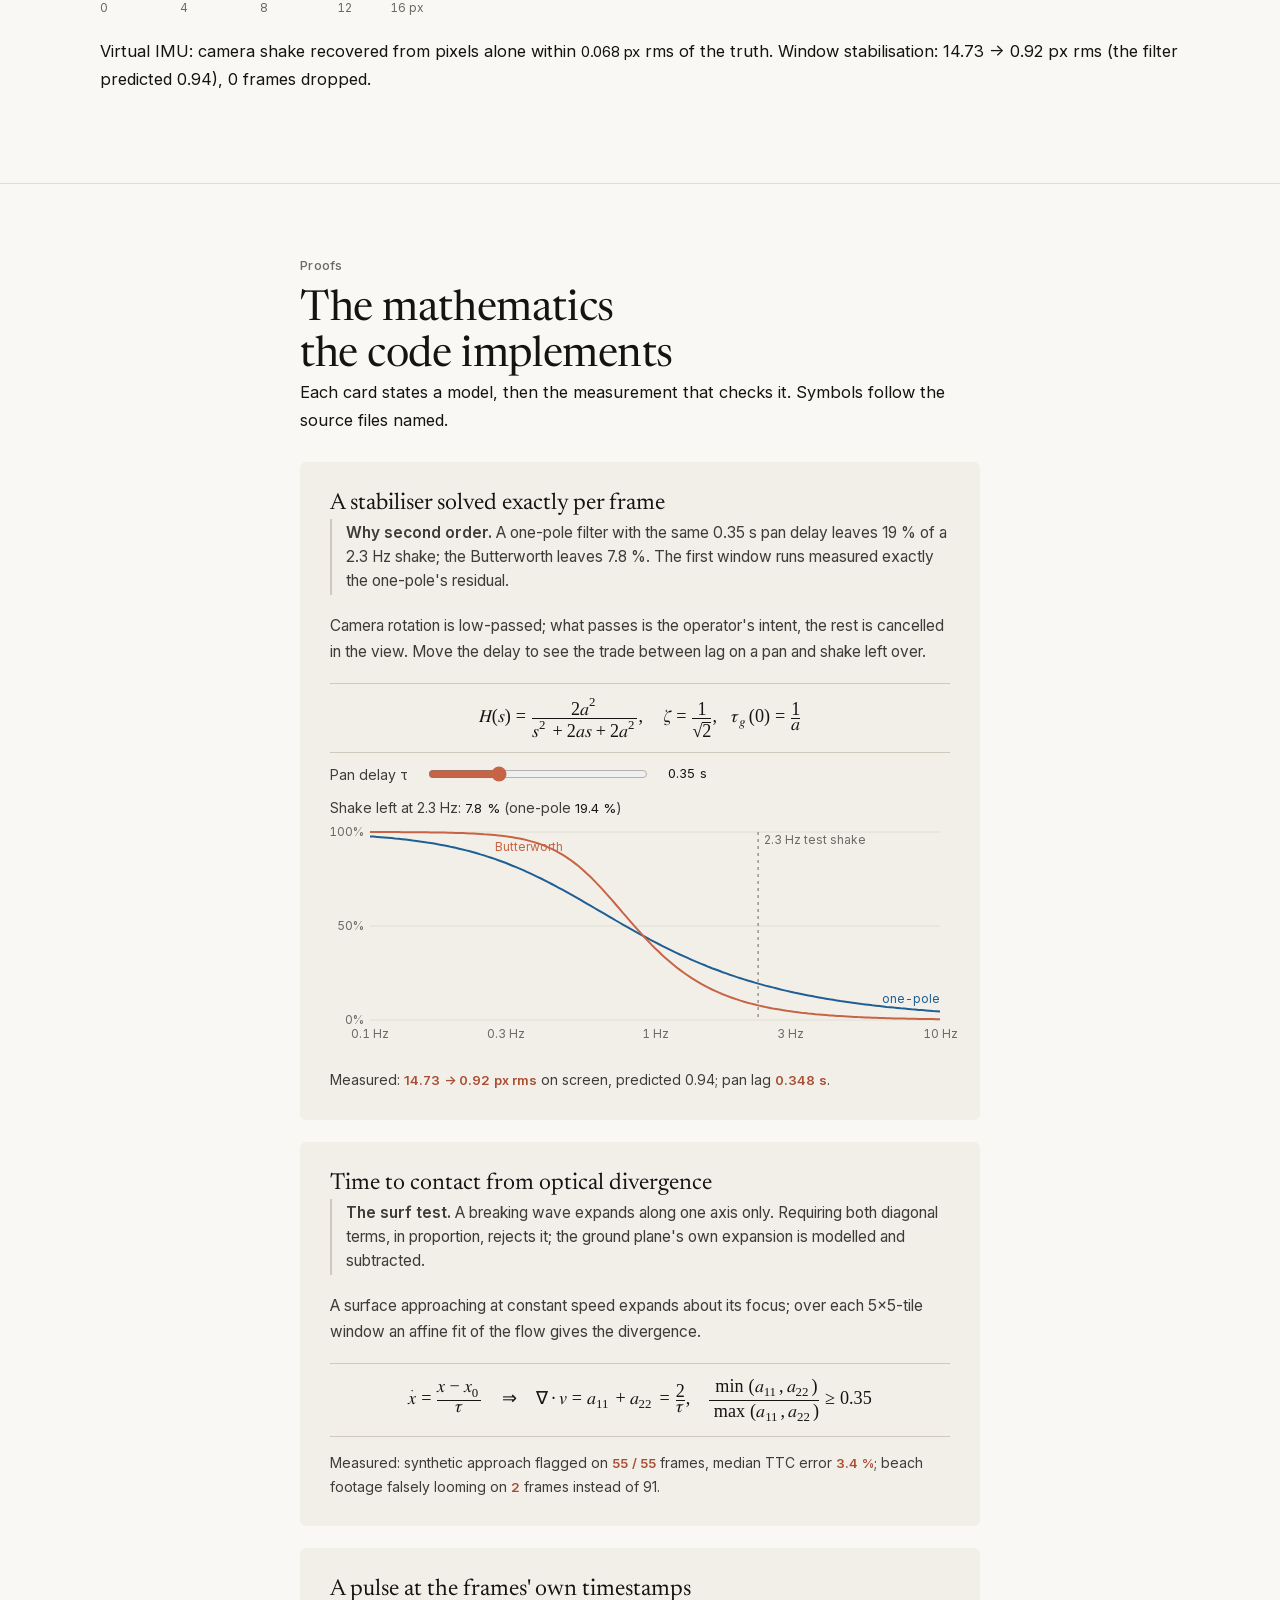
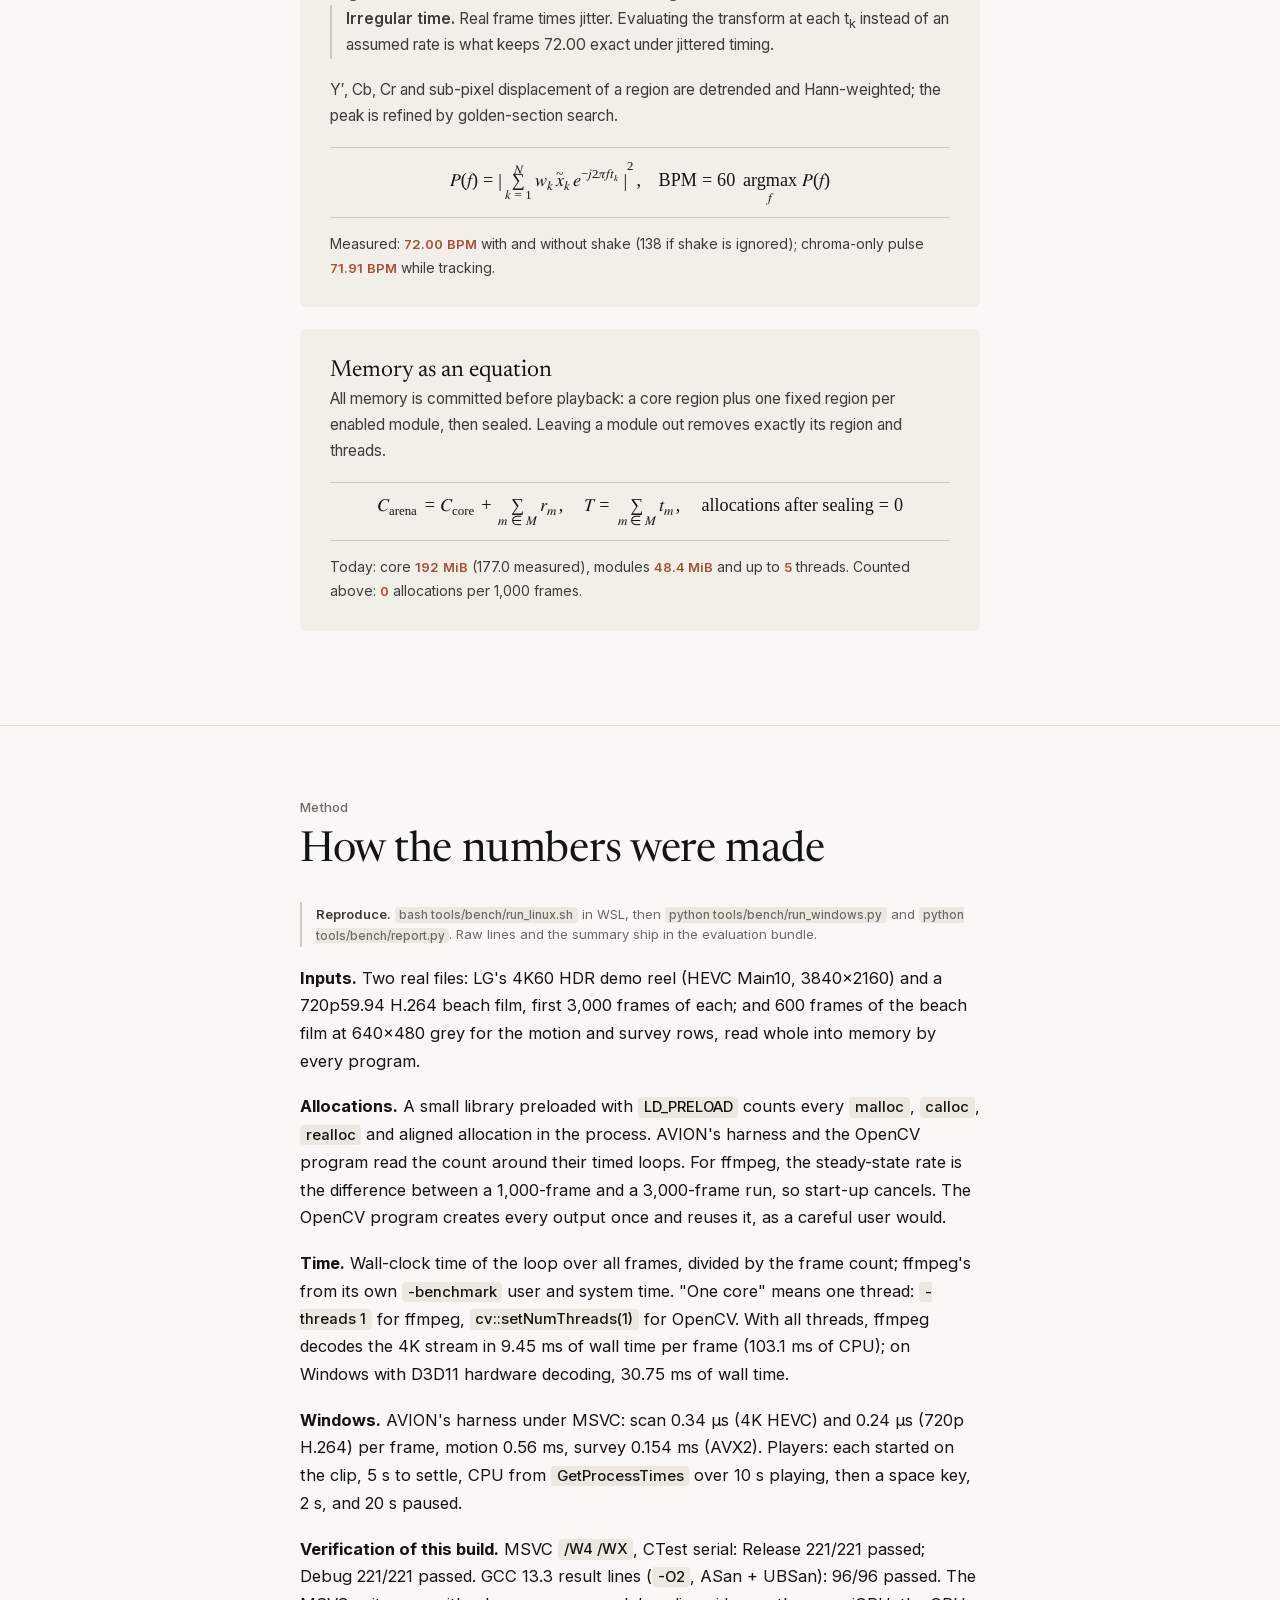
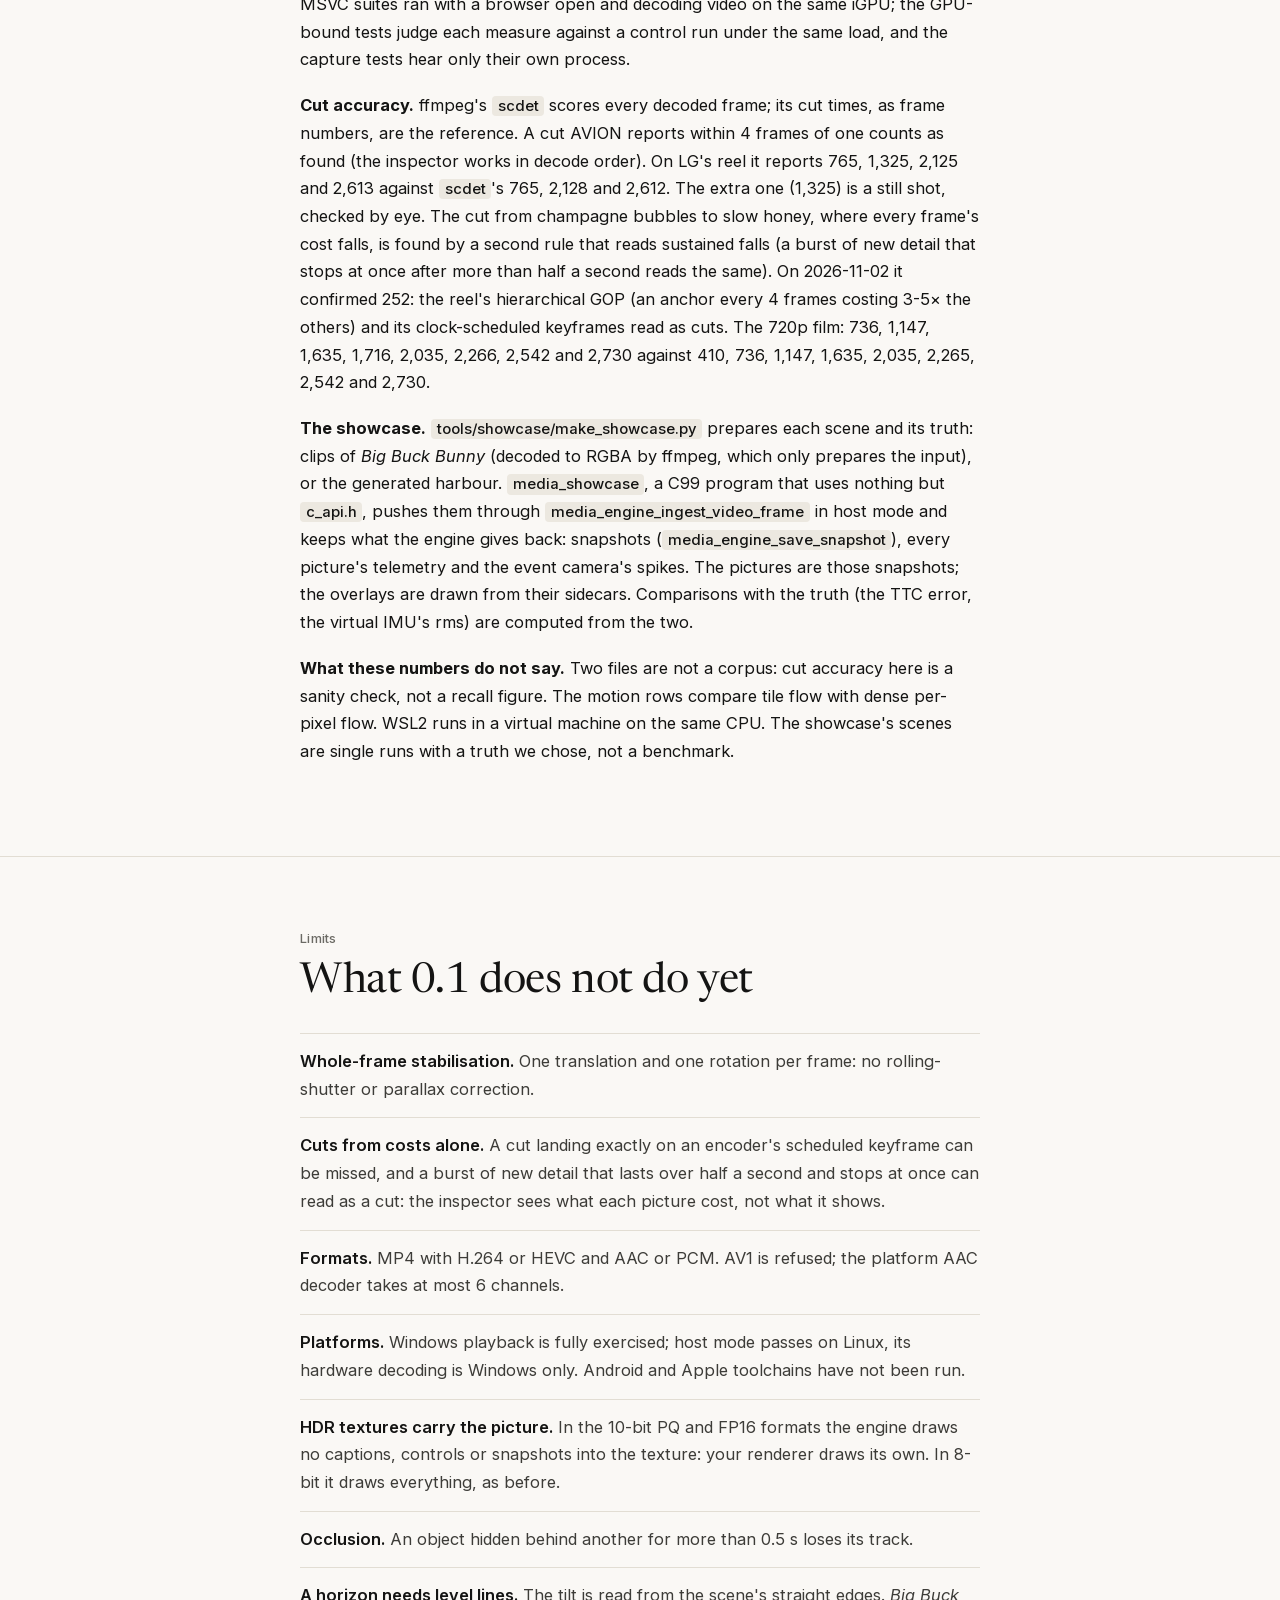
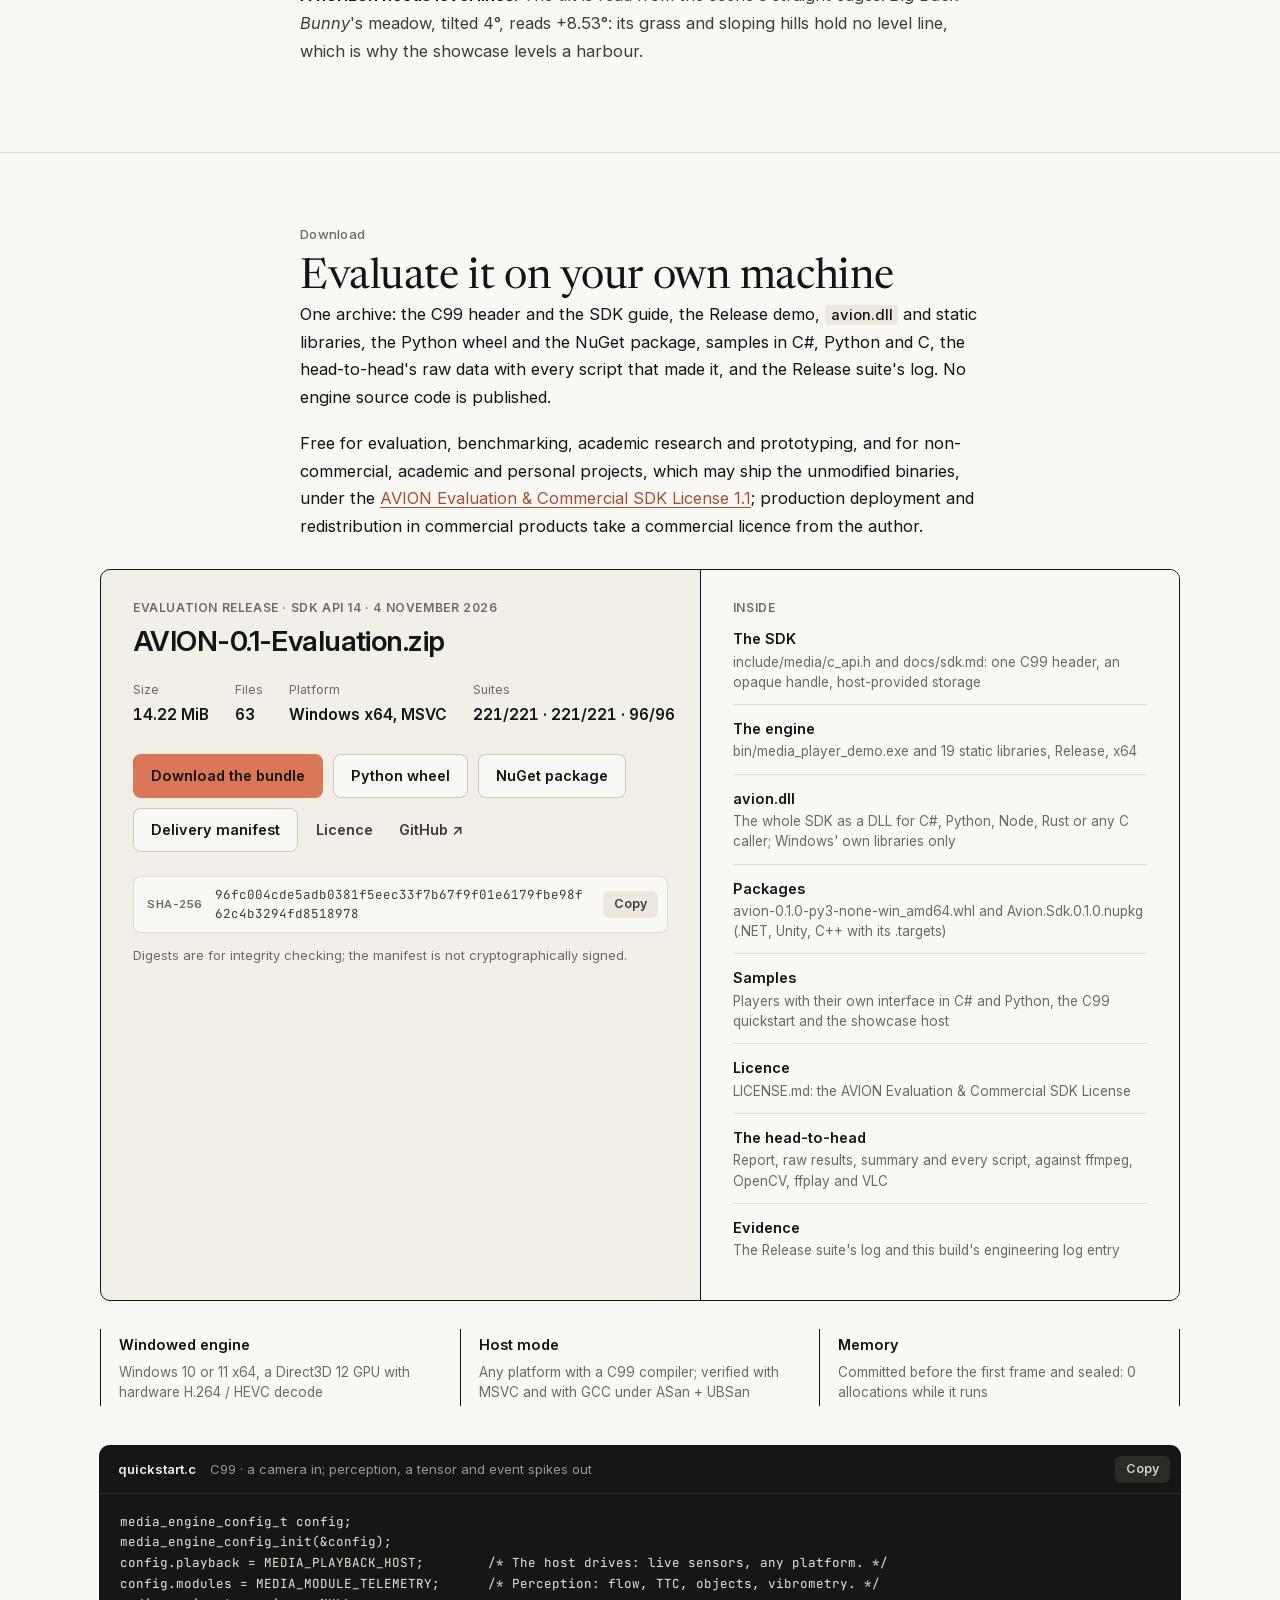
==== commit 6f1bf7ad: "AVION 0.1: SDK API 16 (probe, structured controls, tracks, 200 % boost, 4x speed, Matroska probe), l" ====
--- a/index.html
+++ b/index.html
@@ -594,6 +594,7 @@
     </div>
     <div class="col" style="margin-top:22px">
       <p class="note"><b>Different jobs, stated plainly.</b> The scan rows compare reading slice headers with decoding every pixel: that is the point of pre-decode inspection, not a like-for-like decoder race. AVION's motion step does more than DIS (time to contact, saliency, objects) but on 8×8-cell tiles, not per pixel.</p>
+      <p class="note"><b>Accuracy, measured too (MPI Sintel, 1,041 pairs).</b> Against OpenCV's sparse Lucas-Kanade at the same 256 points, the like-for-like baseline: under 8 px of motion per frame AVION with its full-resolution refinement is the more accurate (0.26 against 0.58 px below 2 px) at 1.2 ms against 5.8 ms a pair; above 32 px it fails (49 px, as bad as answering "no motion") where LK's pyramid reaches 25 px; it reports half the tiles. Dense DIS is more accurate overall (0.44-0.76 px). The full table is in the evaluation bundle's <code>benchmarks/benchmarks.md</code> (<a href="downloads/AVION-0.1-Evaluation.zip">download</a>).</p>
       <p style="font-size:15px;color:var(--ink-2)">Playing is where AVION does not lead: VLC plays this clip with 7.7 % of a core, AVION's demo with 8.4 % for playback alone and 8.9 % with perception live (a grid every 100 ms of media, so that tracking starts from objects already known); one run each, and runs vary by about 1.5 points, so the two AVION figures do not separate here (per-thread runs put the grids at about 3 points). Measured per thread, the presentation thread spins the last 0.45 ms before each picture's deadline (it was 1.2 ms on 2026-11-02, which kept every Present inside its deadline); now about a quarter of Presents come 0.1 ms after it on average, with no picture dropped. Paused, the demo now sleeps while nothing moves: 0.16 %, against 1.17 % on 2026-11-02. ffplay decodes in software (23.9 %).</p>
       <p style="font-size:15px;color:var(--ink-2)">Ratios are the baseline's time over AVION's. Allocation counts come from the Linux runs, where the counter sees every allocation in the process; timings are the Linux runs too, except the player rows (Windows). AVION's harness built with MSVC gives its own Windows timings, listed in the <a href="#method">method</a> section; they differ from the GCC build's by up to 48 %, in both directions.</p>
     </div>
@@ -710,7 +711,7 @@
       <p class="eyebrow">Download</p>
       <h2>Evaluate it on your own machine</h2>
       <p>One archive: the C99 header and the SDK guide, the Release demo, <code>avion.dll</code> and static libraries, the Python wheel and the NuGet package, samples in C#, Python and C, the head-to-head's raw data with every script that made it, and the Release suite's log. No engine source code is published.</p>
-      <p>Free for evaluation, benchmarking, academic research and non-commercial prototyping under the <a href="downloads/LICENSE.md">AVION Evaluation &amp; Commercial SDK License</a>; production deployment and redistribution in commercial products take a commercial licence from the author.</p>
+      <p>Free for evaluation, benchmarking, academic research and prototyping, and for non-commercial, academic and personal projects, which may ship the unmodified binaries, under the <a href="downloads/LICENSE.md">AVION Evaluation &amp; Commercial SDK License 1.1</a>; production deployment and redistribution in commercial products take a commercial licence from the author.</p>
     </div>
     <div class="wide">
       <div class="release">
@@ -718,7 +719,7 @@
           <p class="rel-kicker">Evaluation release · SDK API 14 · 4 November 2026</p>
           <h3>AVION-0.1-Evaluation.zip</h3>
           <dl class="rel-meta">
-            <div><dt>Size</dt><dd>14.08 MiB</dd></div>
+            <div><dt>Size</dt><dd>14.22 MiB</dd></div>
             <div><dt>Files</dt><dd>63</dd></div>
             <div><dt>Platform</dt><dd>Windows x64, MSVC</dd></div>
             <div><dt>Suites</dt><dd>221/221 · 221/221 · 96/96</dd></div>
@@ -731,7 +732,7 @@
             <a class="btn ghost" href="downloads/LICENSE.md">Licence</a>
             <a class="btn ghost" href="https://github.com/5645hm-a11y/avion">GitHub ↗</a>
           </div>
-          <div class="digest"><span class="lbl">SHA-256</span><span class="hash" id="sha">176821e86e05634adaf0c32759c5b05cde89284ec6d1e3d57947788acd03b76f</span><button class="copy" type="button" data-copy="sha">Copy</button></div>
+          <div class="digest"><span class="lbl">SHA-256</span><span class="hash" id="sha">96fc004cde5adb0381f5eec33f7b67f9f01e6179fbe98f62c4b3294fd8518978</span><button class="copy" type="button" data-copy="sha">Copy</button></div>
           <p class="rel-note">Digests are for integrity checking; the manifest is not cryptographically signed.</p>
         </div>
         <div class="rel-side">
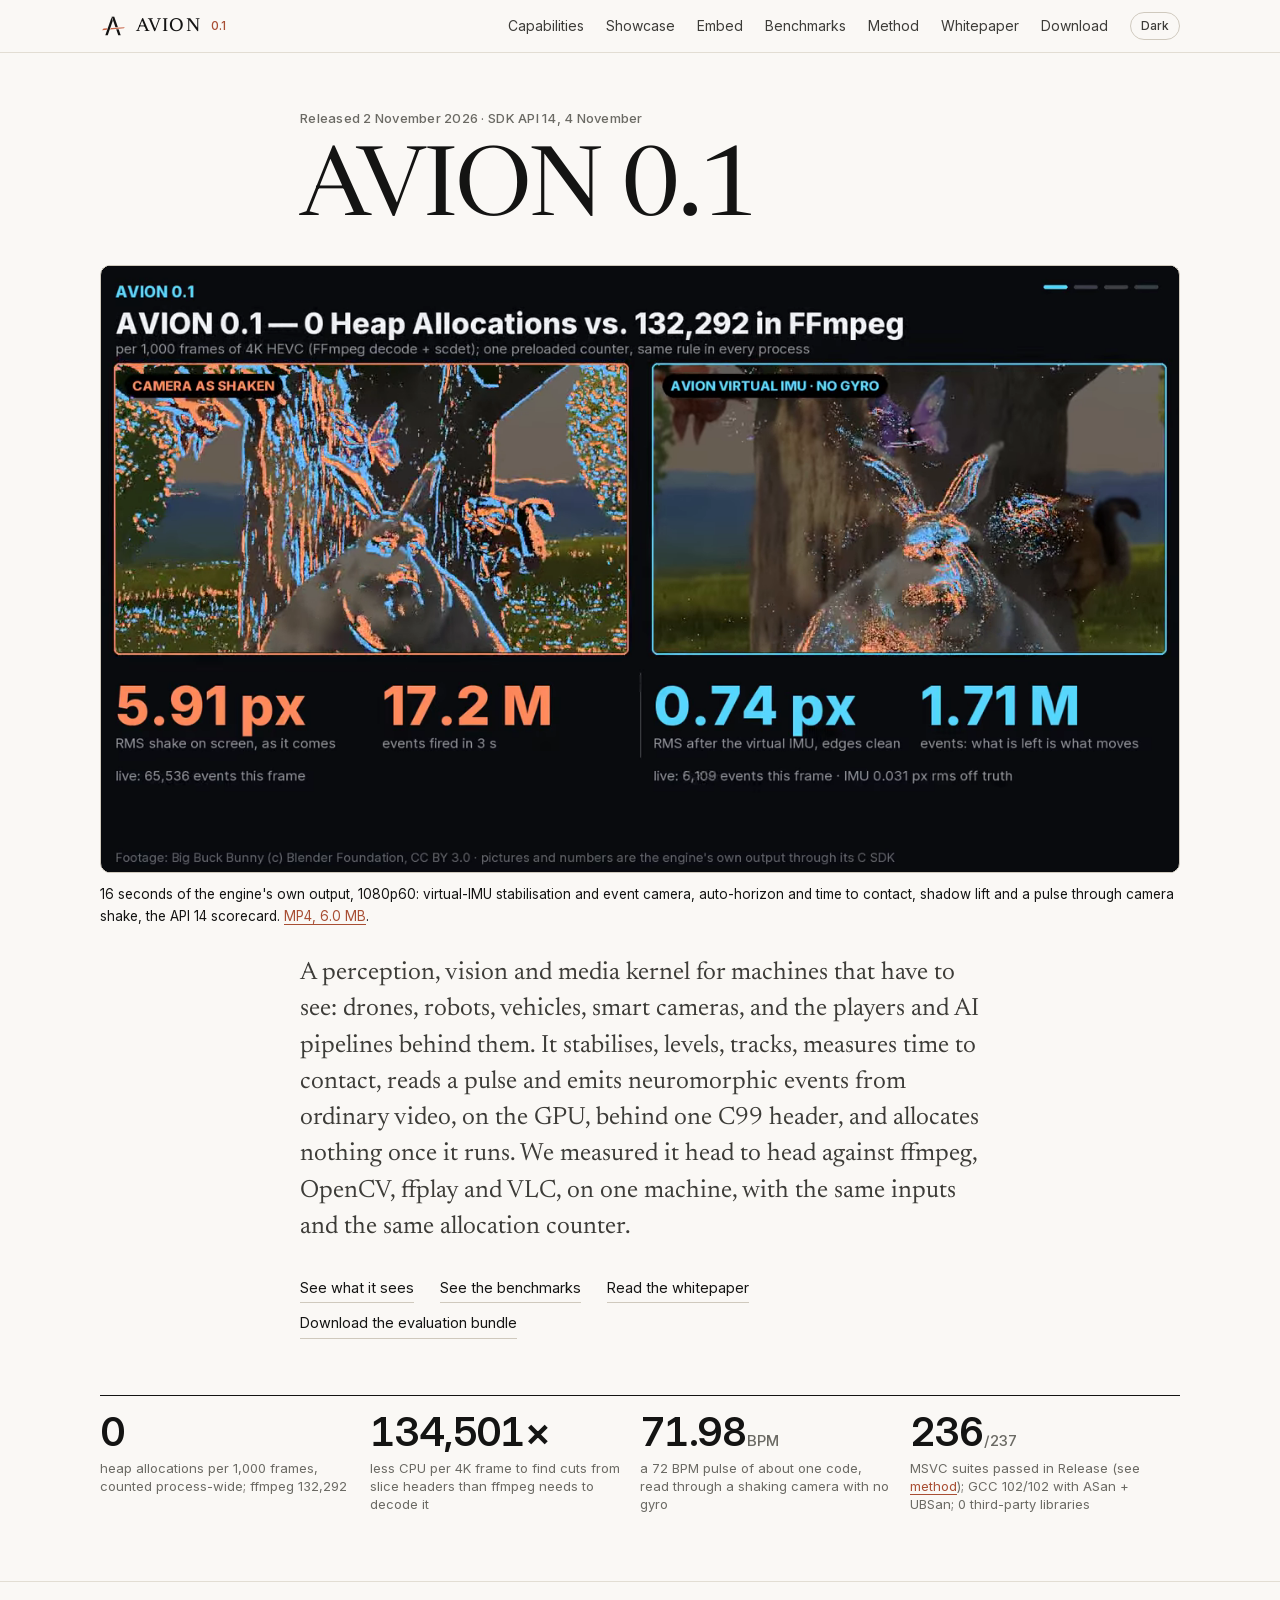
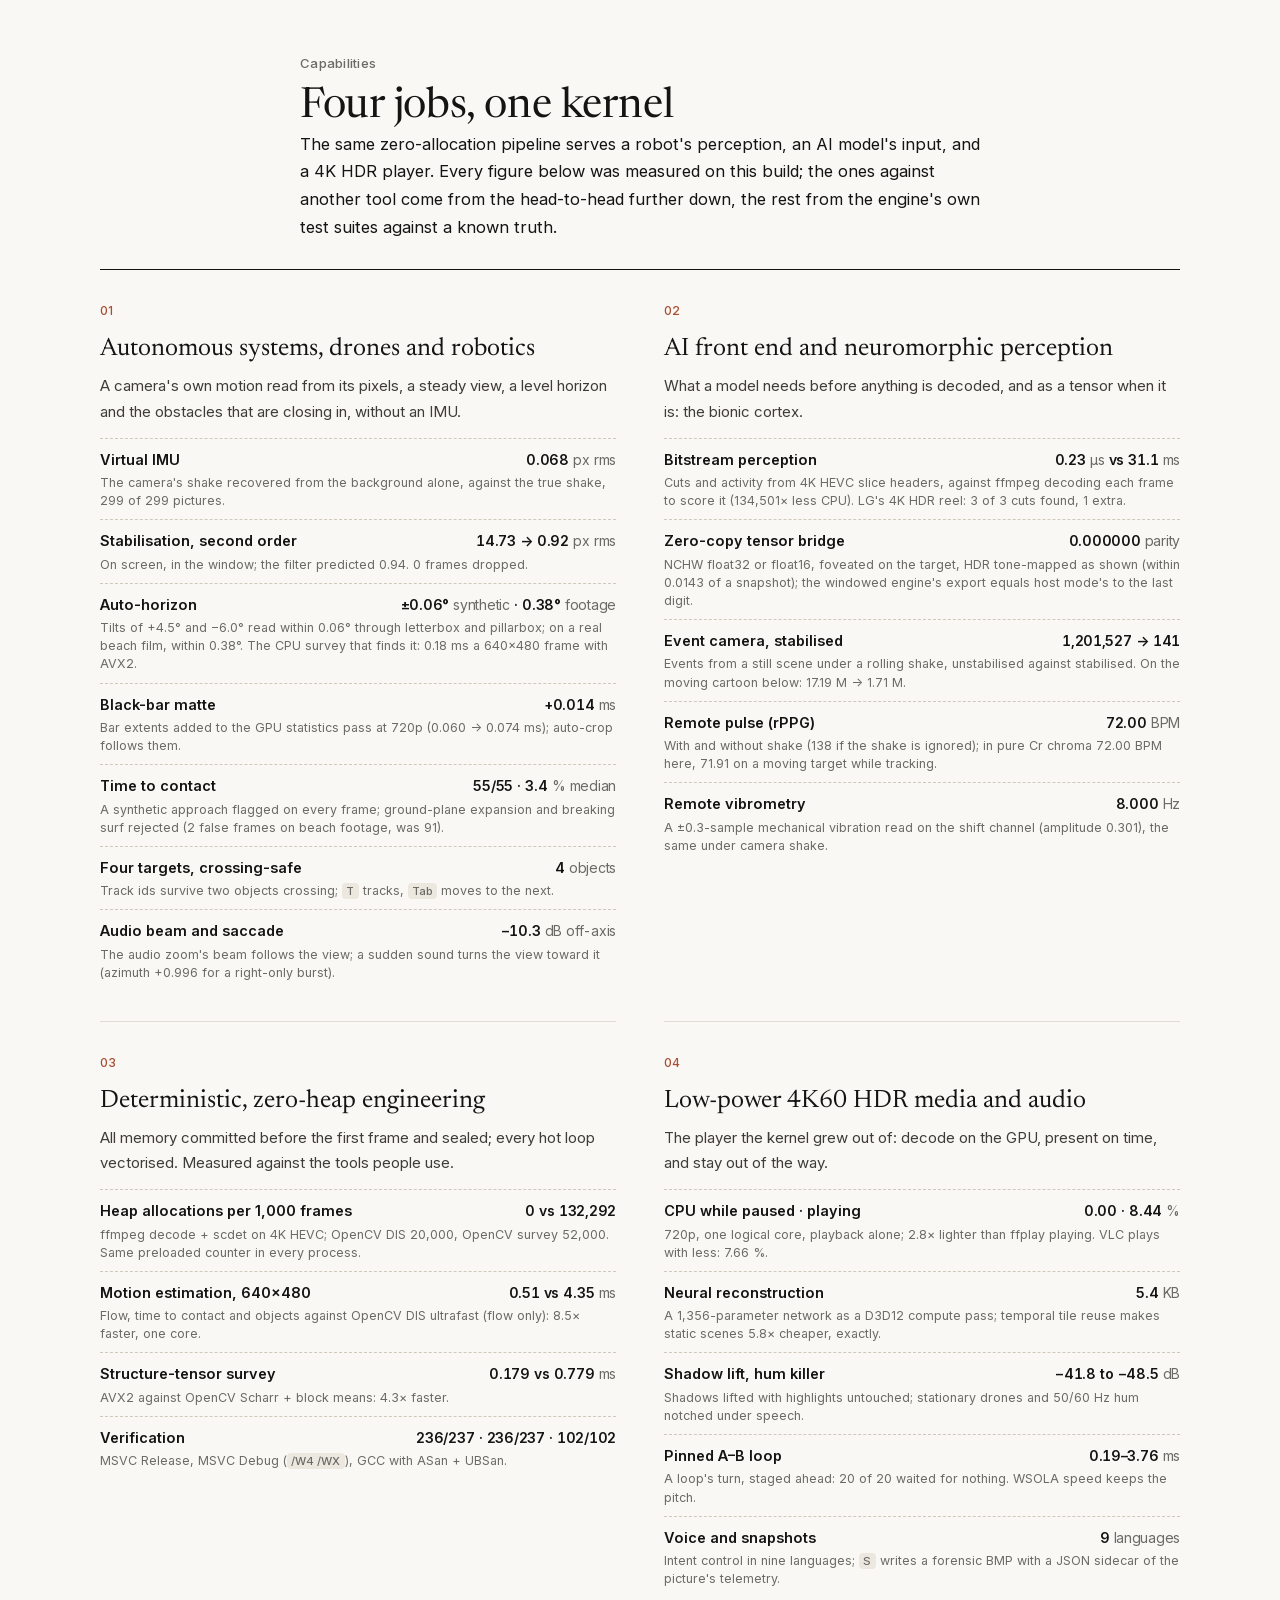
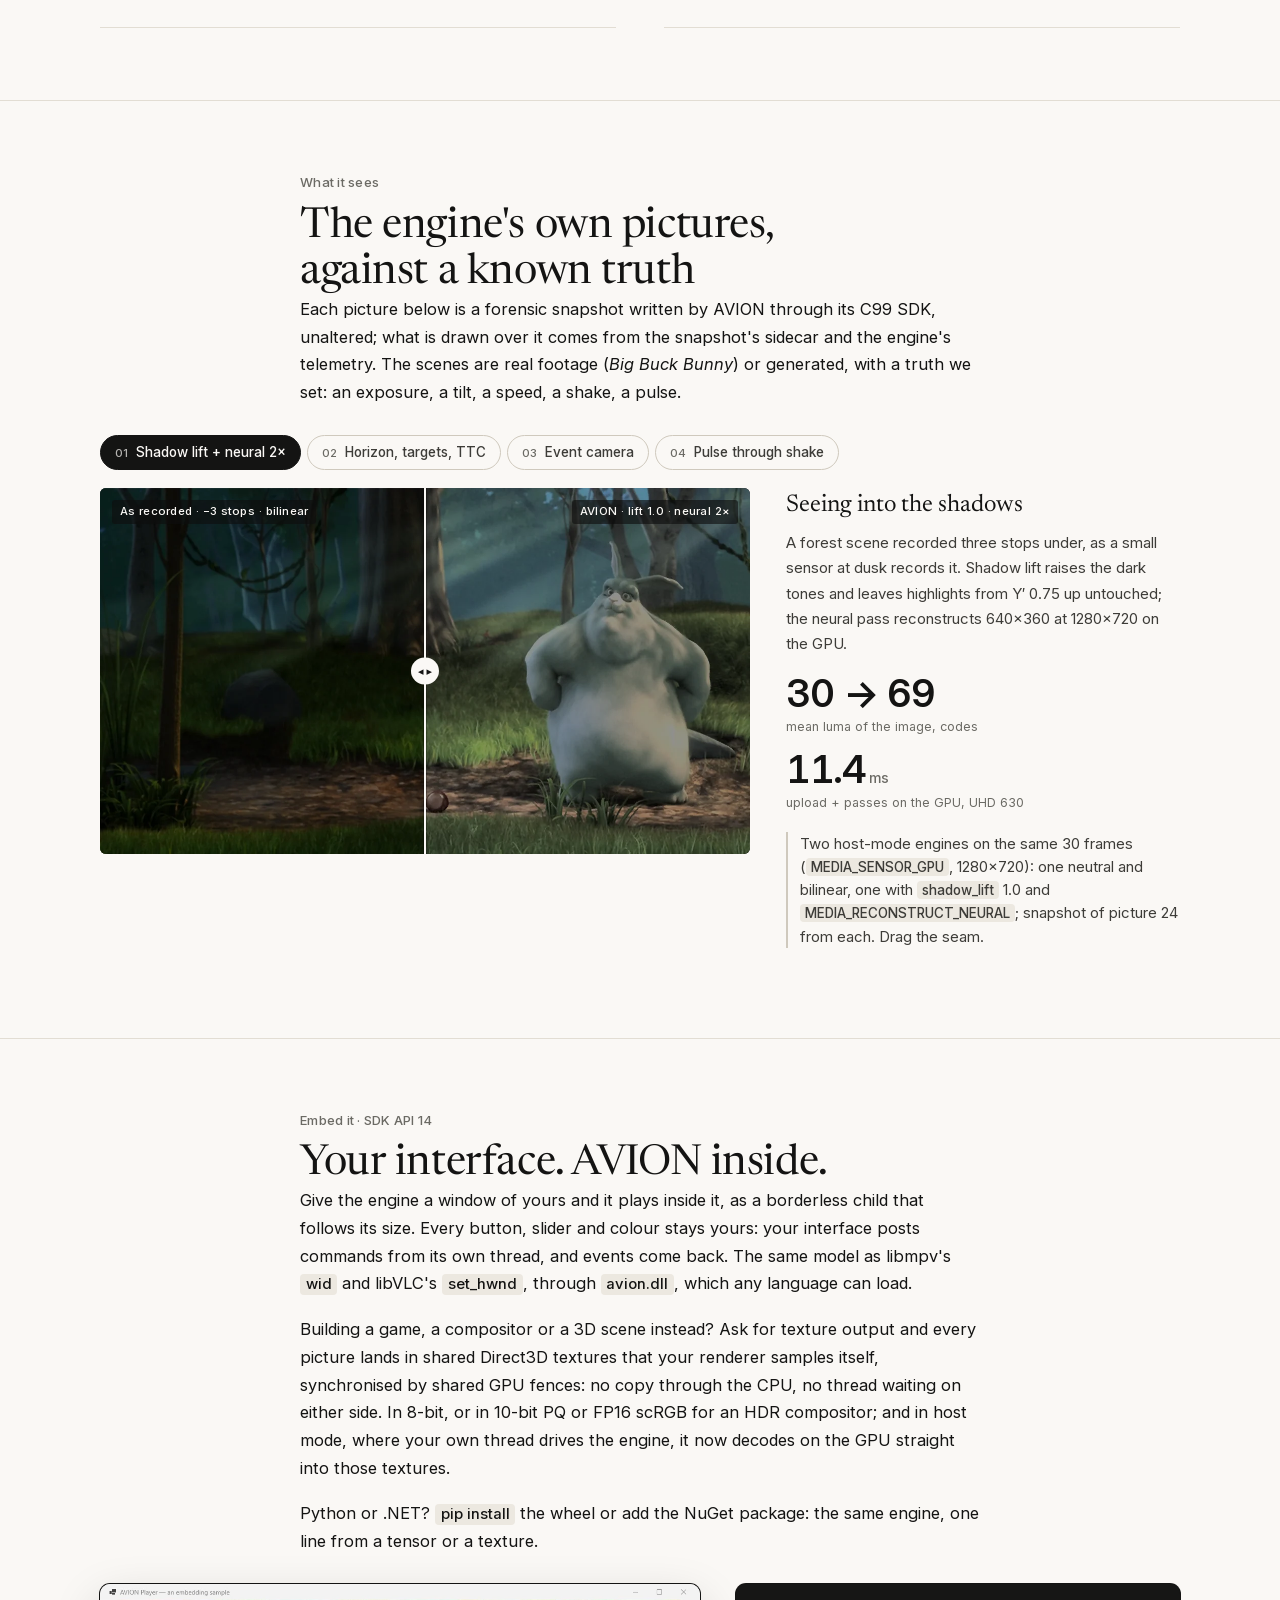
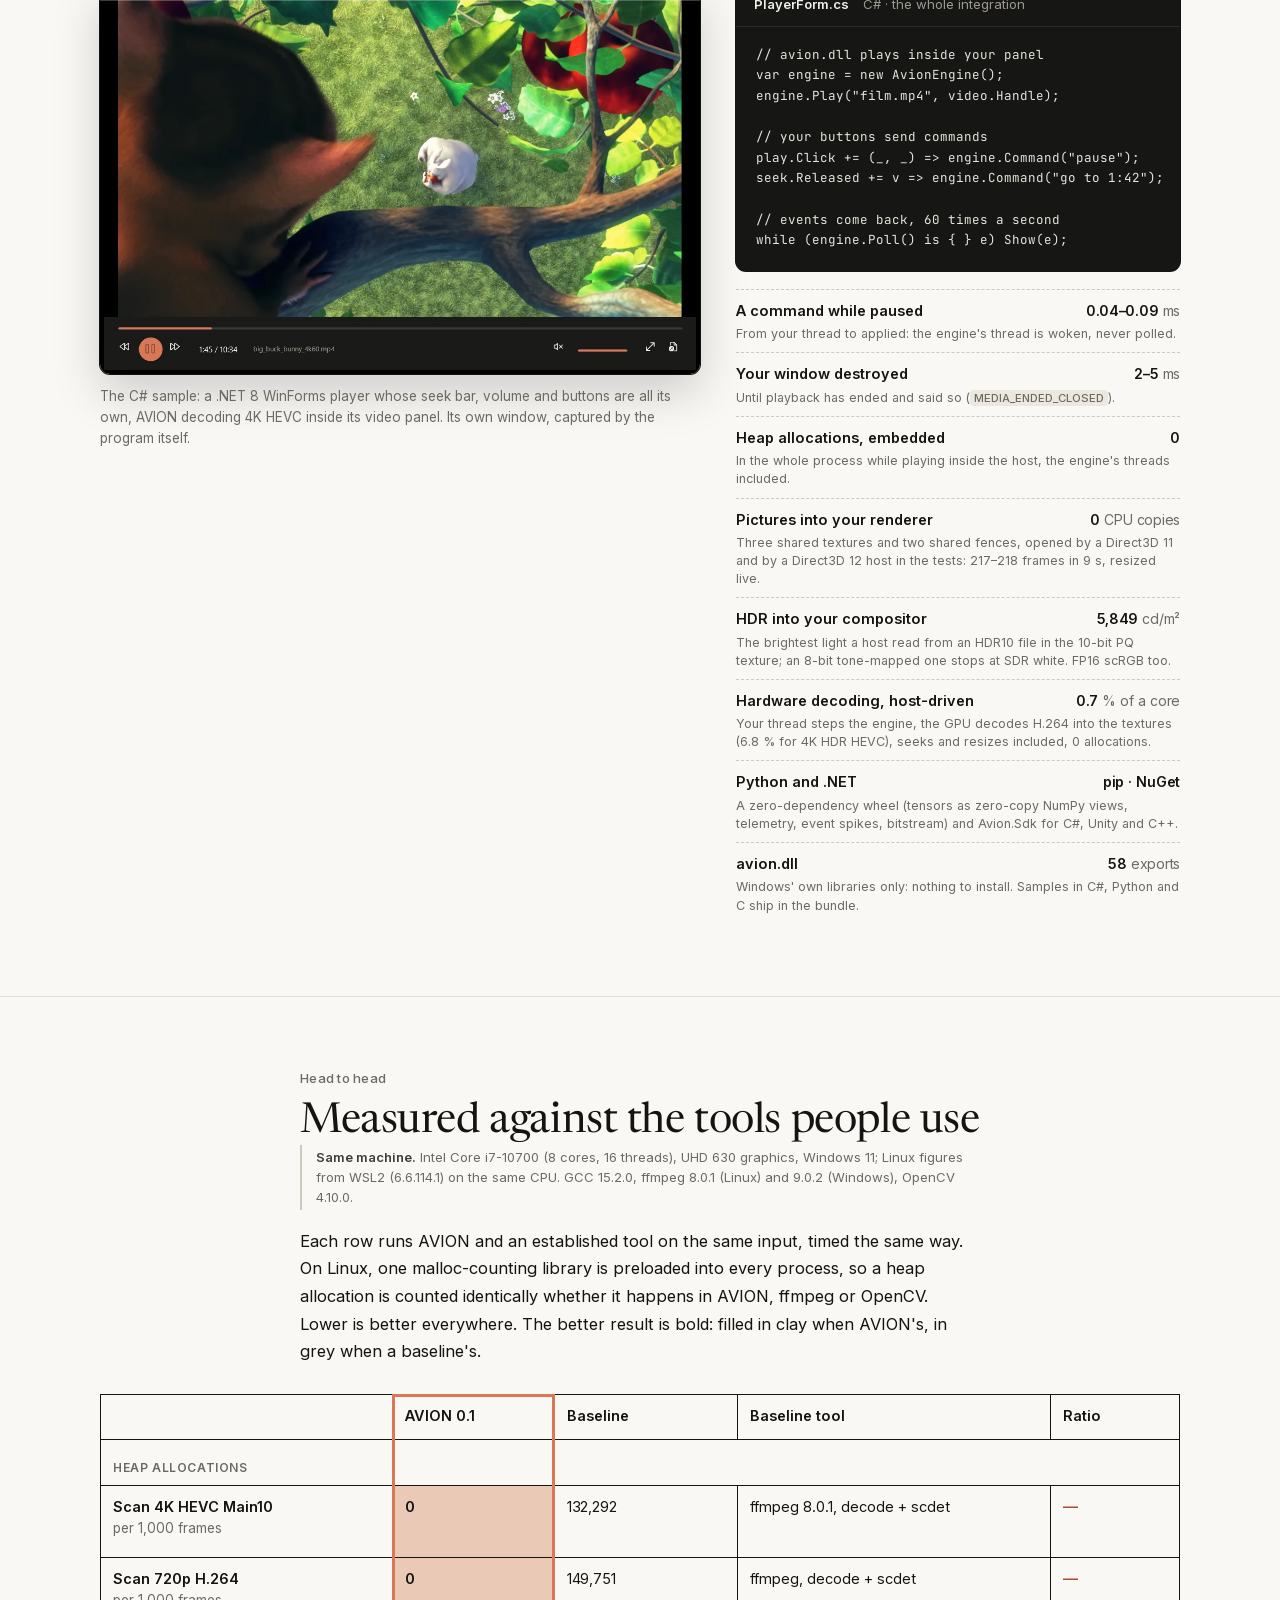
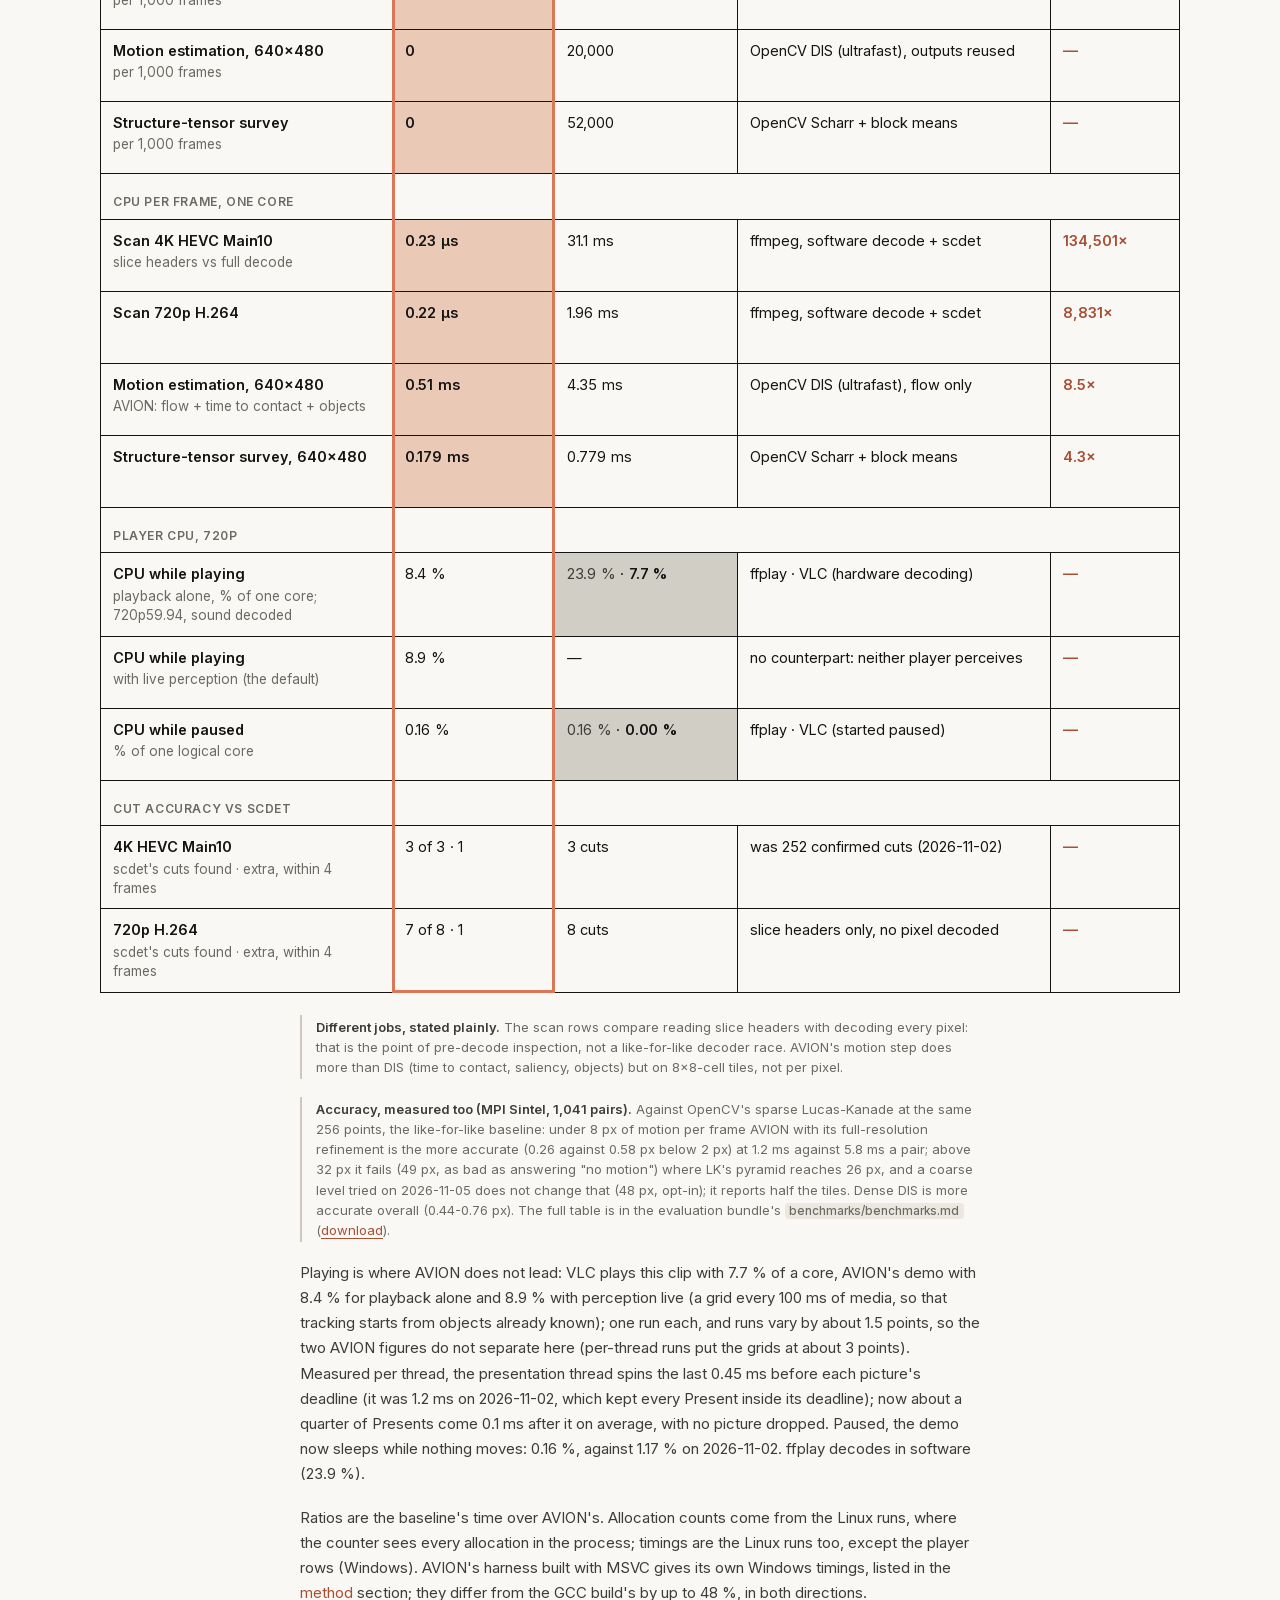
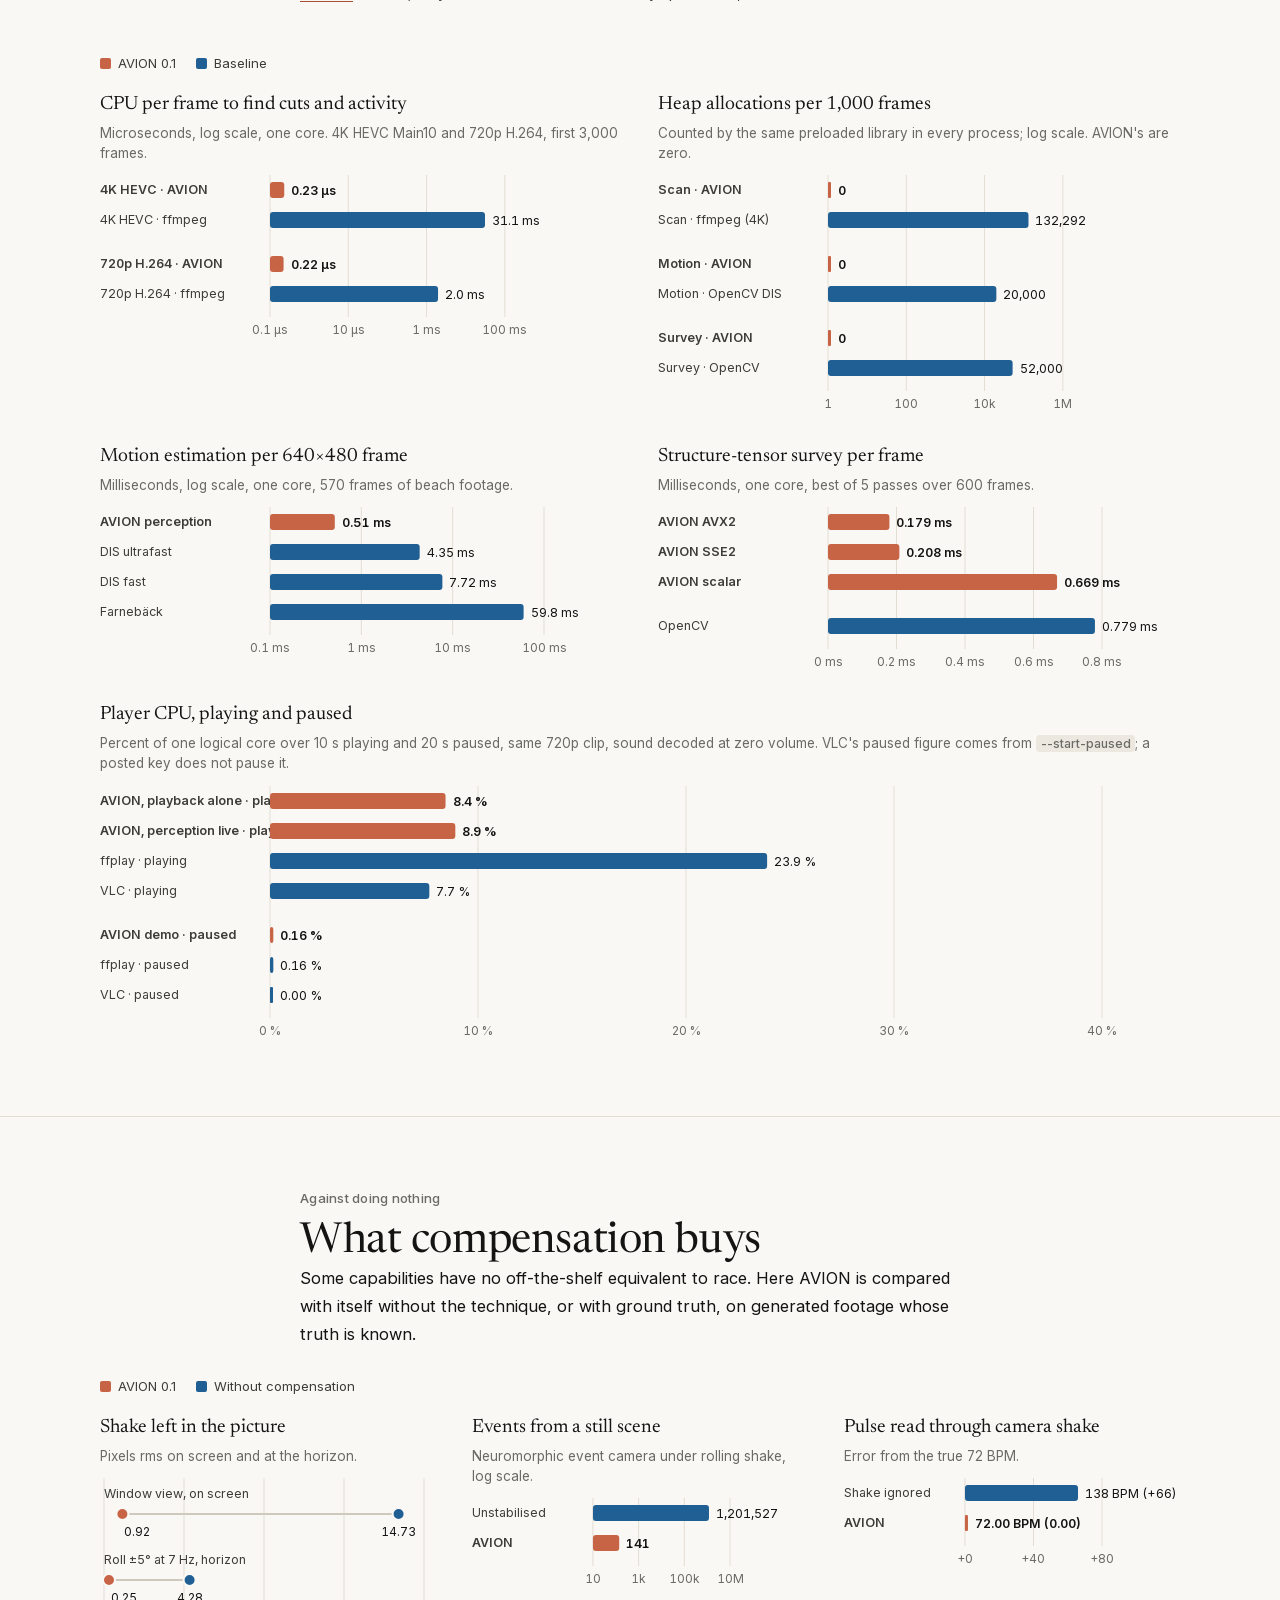
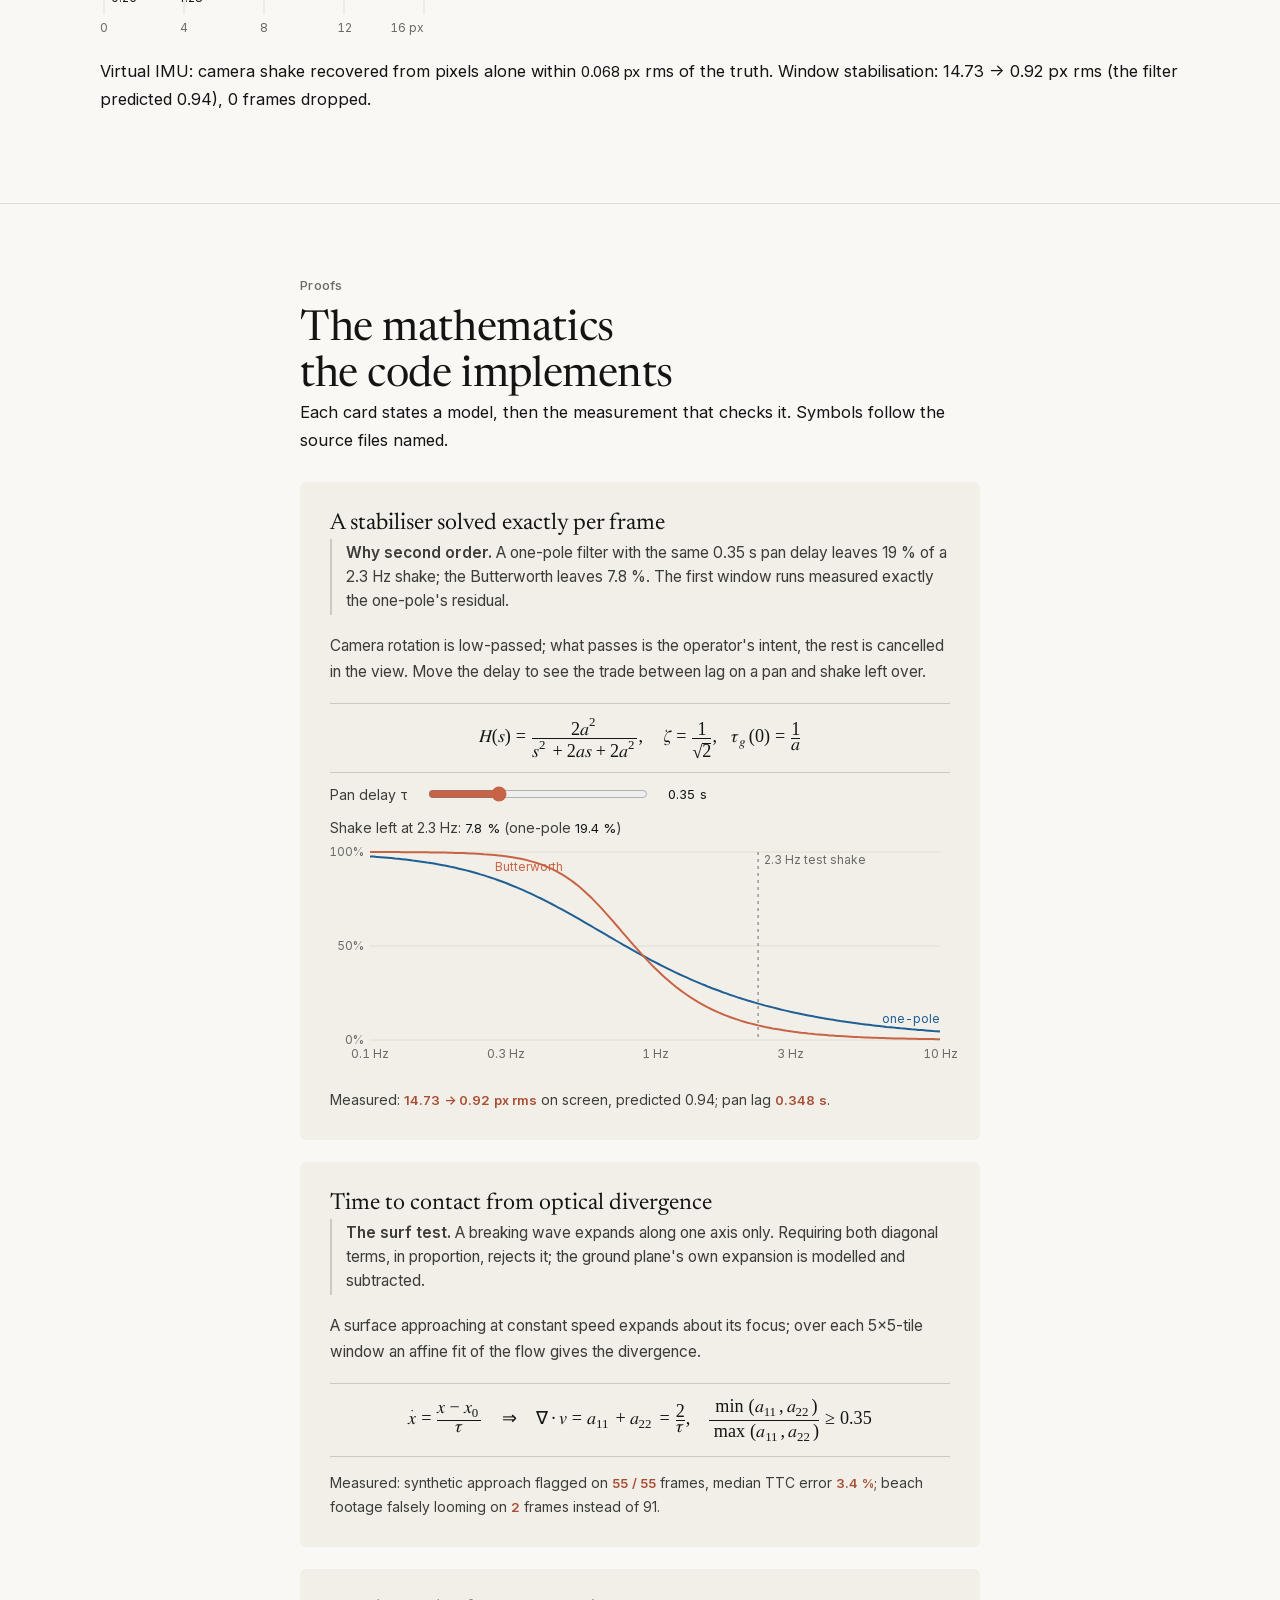
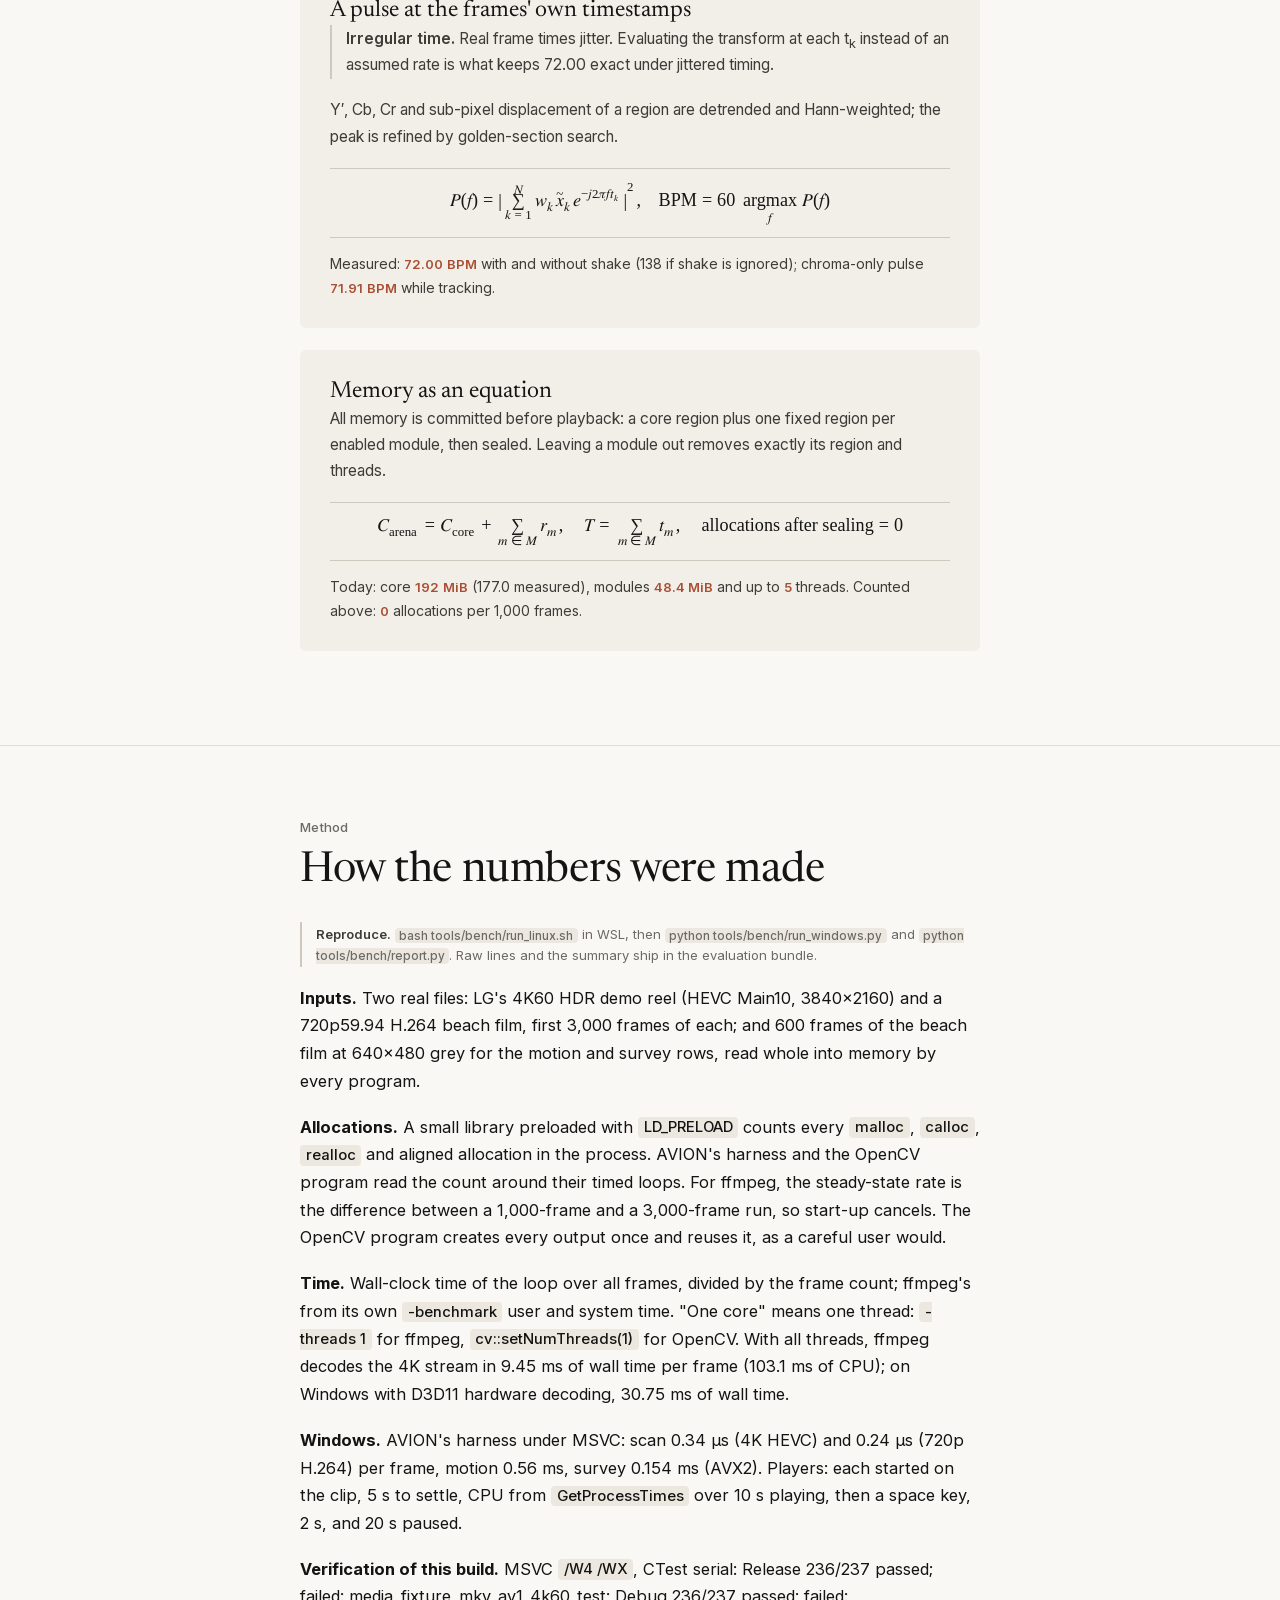
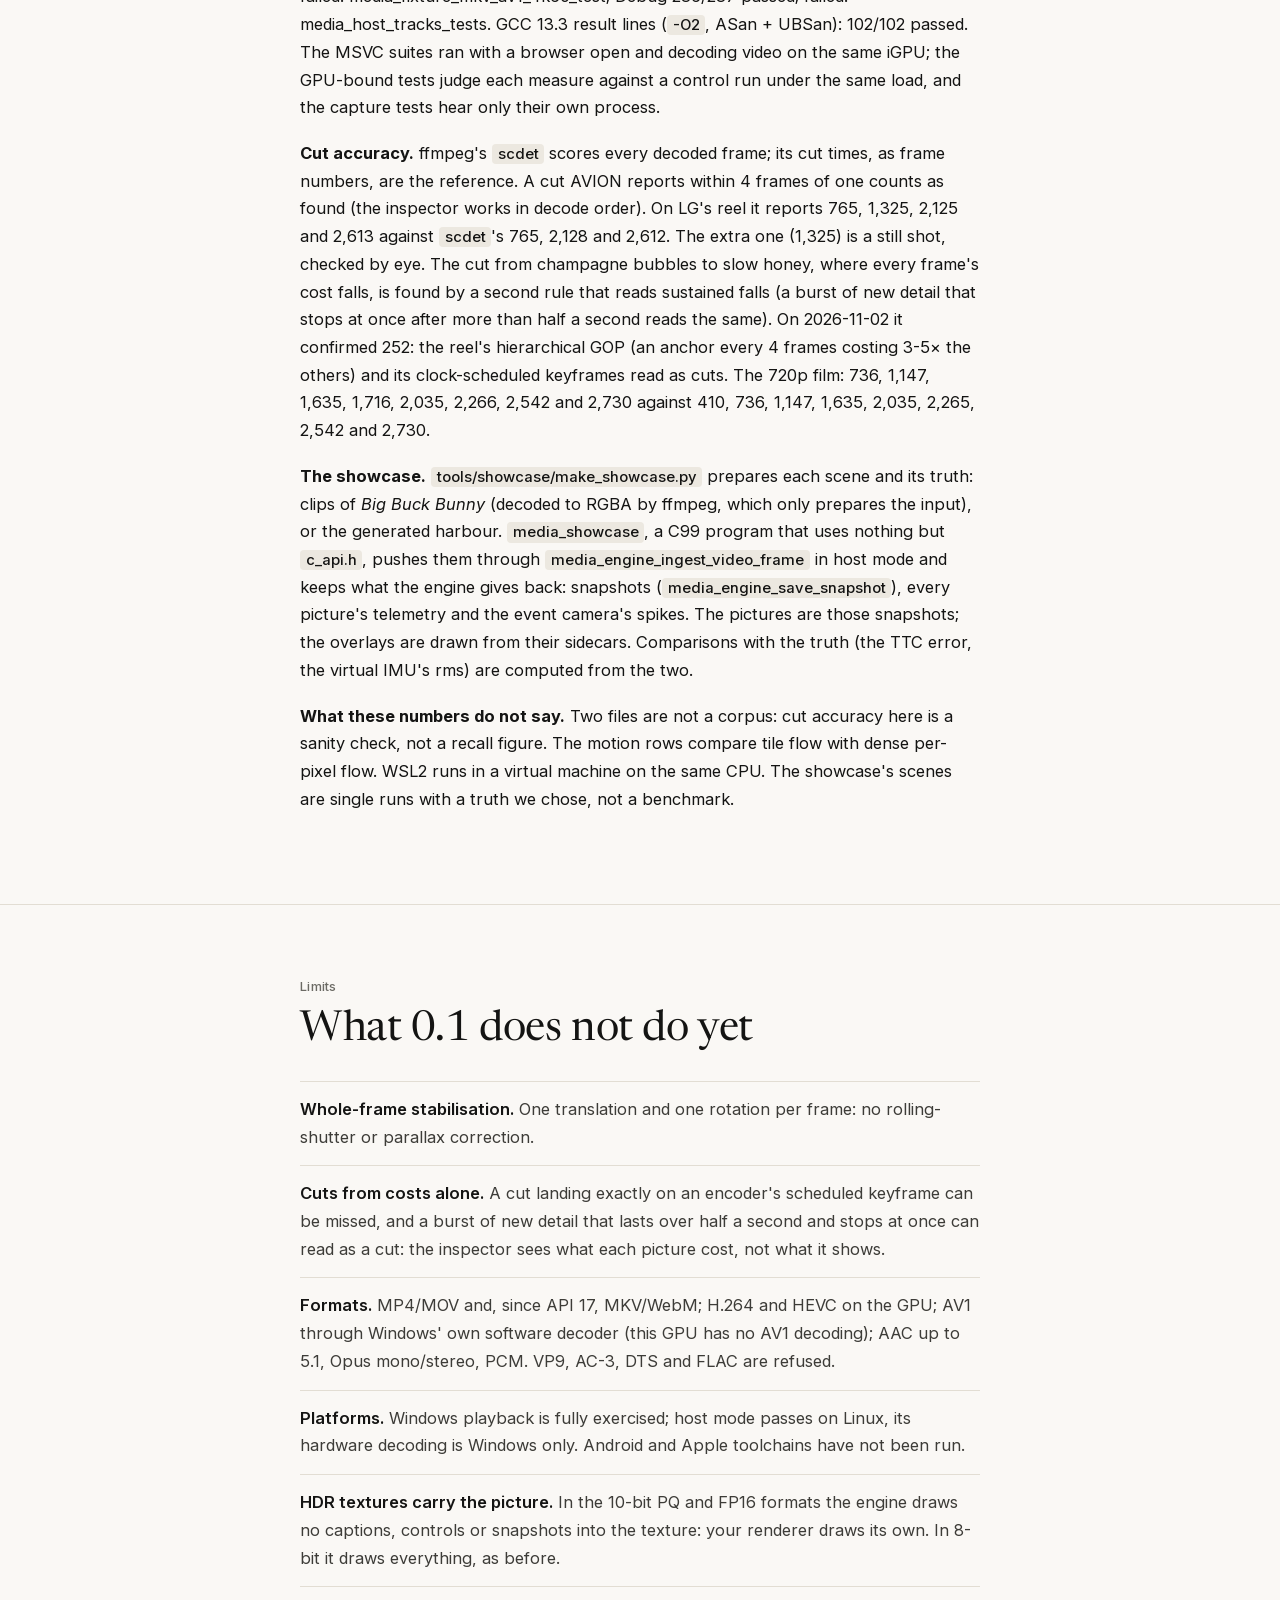
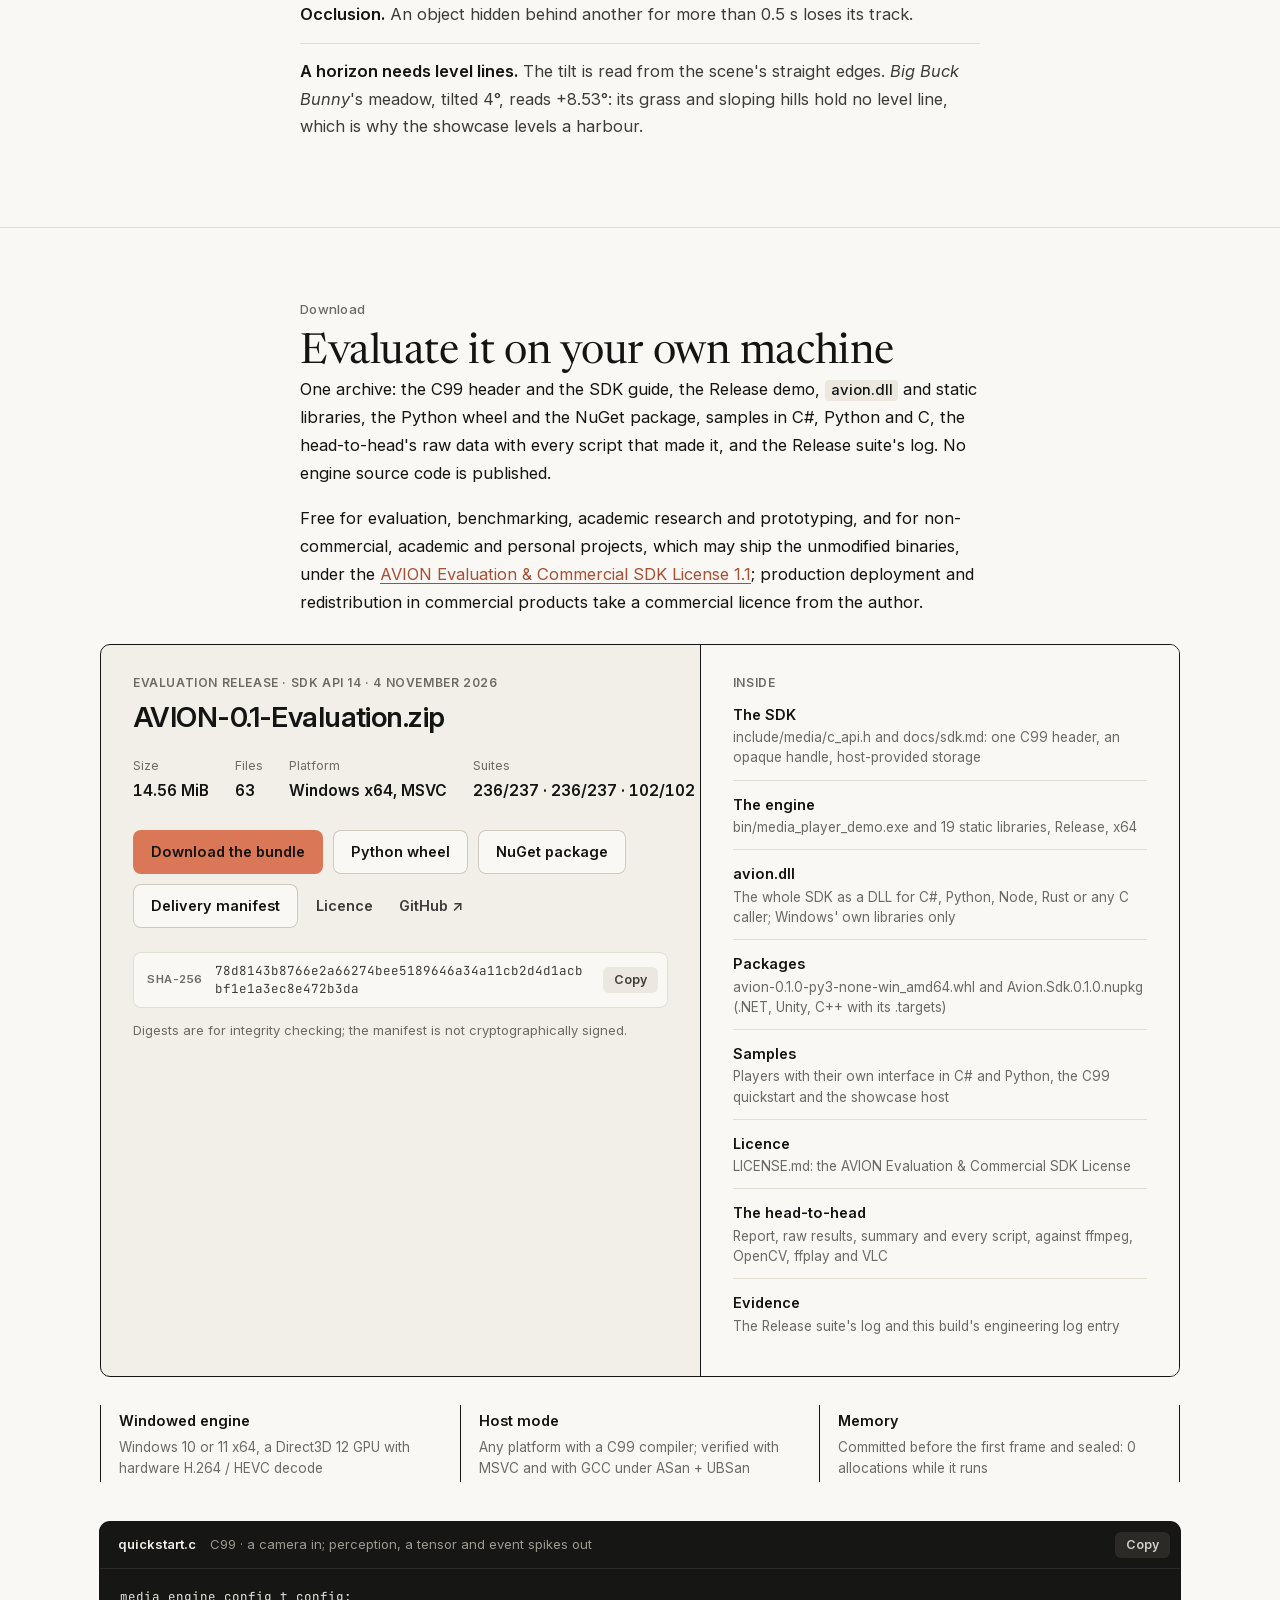
==== commit 9d72a756: "AVION 0.1: SDK API 17 (Matroska/WebM playback, AV1 through Windows' decoder, Opus, host-mode tracks," ====
--- a/index.html
+++ b/index.html
@@ -352,7 +352,7 @@
         <div><b>0</b><span>heap allocations per 1,000 frames, counted process-wide; ffmpeg 132,292</span></div>
         <div><b>134,501×</b><span>less CPU per 4K frame to find cuts from slice headers than ffmpeg needs to decode it</span></div>
         <div><b>71.98<small>BPM</small></b><span>a 72 BPM pulse of about one code, read through a shaking camera with no gyro</span></div>
-        <div><b>221<small>/221</small></b><span>MSVC suites passed in Release and Debug; GCC 96/96 with ASan + UBSan; 0 third-party libraries</span></div>
+        <div><b>236<small>/237</small></b><span>MSVC suites passed in Release (see <a href="#method">method</a>); GCC 102/102 with ASan + UBSan; 0 third-party libraries</span></div>
       </div>
     </div>
   </section>
@@ -399,7 +399,7 @@
             <li><b>Heap allocations per 1,000 frames</b><span class="v">0 vs 132,292</span><small>ffmpeg decode + scdet on 4K HEVC; OpenCV DIS 20,000, OpenCV survey 52,000. Same preloaded counter in every process.</small></li>
             <li><b>Motion estimation, 640×480</b><span class="v">0.51 vs 4.35 <i>ms</i></span><small>Flow, time to contact and objects against OpenCV DIS ultrafast (flow only): 8.5× faster, one core.</small></li>
             <li><b>Structure-tensor survey</b><span class="v">0.179 vs 0.779 <i>ms</i></span><small>AVX2 against OpenCV Scharr + block means: 4.3× faster.</small></li>
-            <li><b>Verification</b><span class="v">221/221 · 221/221 · 96/96</span><small>MSVC Release, MSVC Debug (<code>/W4 /WX</code>), GCC with ASan + UBSan; the MSVC suites with a browser decoding video on the same iGPU.</small></li>
+            <li><b>Verification</b><span class="v">236/237 · 236/237 · 102/102</span><small>MSVC Release, MSVC Debug (<code>/W4 /WX</code>), GCC with ASan + UBSan.</small></li>
           </ul>
         </div>
         <div class="pillar">
@@ -594,7 +594,7 @@
     </div>
     <div class="col" style="margin-top:22px">
       <p class="note"><b>Different jobs, stated plainly.</b> The scan rows compare reading slice headers with decoding every pixel: that is the point of pre-decode inspection, not a like-for-like decoder race. AVION's motion step does more than DIS (time to contact, saliency, objects) but on 8×8-cell tiles, not per pixel.</p>
-      <p class="note"><b>Accuracy, measured too (MPI Sintel, 1,041 pairs).</b> Against OpenCV's sparse Lucas-Kanade at the same 256 points, the like-for-like baseline: under 8 px of motion per frame AVION with its full-resolution refinement is the more accurate (0.26 against 0.58 px below 2 px) at 1.2 ms against 5.8 ms a pair; above 32 px it fails (49 px, as bad as answering "no motion") where LK's pyramid reaches 25 px; it reports half the tiles. Dense DIS is more accurate overall (0.44-0.76 px). The full table is in the evaluation bundle's <code>benchmarks/benchmarks.md</code> (<a href="downloads/AVION-0.1-Evaluation.zip">download</a>).</p>
+      <p class="note"><b>Accuracy, measured too (MPI Sintel, 1,041 pairs).</b> Against OpenCV's sparse Lucas-Kanade at the same 256 points, the like-for-like baseline: under 8 px of motion per frame AVION with its full-resolution refinement is the more accurate (0.26 against 0.58 px below 2 px) at 1.2 ms against 5.8 ms a pair; above 32 px it fails (49 px, as bad as answering "no motion") where LK's pyramid reaches 26 px, and a coarse level tried on 2026-11-05 does not change that (48 px, opt-in); it reports half the tiles. Dense DIS is more accurate overall (0.44-0.76 px). The full table is in the evaluation bundle's <code>benchmarks/benchmarks.md</code> (<a href="downloads/AVION-0.1-Evaluation.zip">download</a>).</p>
       <p style="font-size:15px;color:var(--ink-2)">Playing is where AVION does not lead: VLC plays this clip with 7.7 % of a core, AVION's demo with 8.4 % for playback alone and 8.9 % with perception live (a grid every 100 ms of media, so that tracking starts from objects already known); one run each, and runs vary by about 1.5 points, so the two AVION figures do not separate here (per-thread runs put the grids at about 3 points). Measured per thread, the presentation thread spins the last 0.45 ms before each picture's deadline (it was 1.2 ms on 2026-11-02, which kept every Present inside its deadline); now about a quarter of Presents come 0.1 ms after it on average, with no picture dropped. Paused, the demo now sleeps while nothing moves: 0.16 %, against 1.17 % on 2026-11-02. ffplay decodes in software (23.9 %).</p>
       <p style="font-size:15px;color:var(--ink-2)">Ratios are the baseline's time over AVION's. Allocation counts come from the Linux runs, where the counter sees every allocation in the process; timings are the Linux runs too, except the player rows (Windows). AVION's harness built with MSVC gives its own Windows timings, listed in the <a href="#method">method</a> section; they differ from the GCC build's by up to 48 %, in both directions.</p>
     </div>
@@ -681,7 +681,7 @@
       <p><strong>Allocations.</strong> A small library preloaded with <code>LD_PRELOAD</code> counts every <code>malloc</code>, <code>calloc</code>, <code>realloc</code> and aligned allocation in the process. AVION's harness and the OpenCV program read the count around their timed loops. For ffmpeg, the steady-state rate is the difference between a 1,000-frame and a 3,000-frame run, so start-up cancels. The OpenCV program creates every output once and reuses it, as a careful user would.</p>
       <p><strong>Time.</strong> Wall-clock time of the loop over all frames, divided by the frame count; ffmpeg's from its own <code>-benchmark</code> user and system time. "One core" means one thread: <code>-threads 1</code> for ffmpeg, <code>cv::setNumThreads(1)</code> for OpenCV. With all threads, ffmpeg decodes the 4K stream in 9.45 ms of wall time per frame (103.1 ms of CPU); on Windows with D3D11 hardware decoding, 30.75 ms of wall time.</p>
       <p><strong>Windows.</strong> AVION's harness under MSVC: scan 0.34 µs (4K HEVC) and 0.24 µs (720p H.264) per frame, motion 0.56 ms, survey 0.154 ms (AVX2). Players: each started on the clip, 5 s to settle, CPU from <code>GetProcessTimes</code> over 10 s playing, then a space key, 2 s, and 20 s paused.</p>
-      <p><strong>Verification of this build.</strong> MSVC <code>/W4 /WX</code>, CTest serial: Release 221/221 passed; Debug 221/221 passed. GCC 13.3 result lines (<code>-O2</code>, ASan + UBSan): 96/96 passed. The MSVC suites ran with a browser open and decoding video on the same iGPU; the GPU-bound tests judge each measure against a control run under the same load, and the capture tests hear only their own process.</p>
+      <p><strong>Verification of this build.</strong> MSVC <code>/W4 /WX</code>, CTest serial: Release 236/237 passed; failed: media_fixture_mkv_av1_4k60_test; Debug 236/237 passed; failed: media_host_tracks_tests. GCC 13.3 result lines (<code>-O2</code>, ASan + UBSan): 102/102 passed. The MSVC suites ran with a browser open and decoding video on the same iGPU; the GPU-bound tests judge each measure against a control run under the same load, and the capture tests hear only their own process.</p>
       <p><strong>Cut accuracy.</strong> ffmpeg's <code>scdet</code> scores every decoded frame; its cut times, as frame numbers, are the reference. A cut AVION reports within 4 frames of one counts as found (the inspector works in decode order). On LG's reel it reports 765, 1,325, 2,125 and 2,613 against <code>scdet</code>'s 765, 2,128 and 2,612. The extra one (1,325) is a still shot, checked by eye. The cut from champagne bubbles to slow honey, where every frame's cost falls, is found by a second rule that reads sustained falls (a burst of new detail that stops at once after more than half a second reads the same). On 2026-11-02 it confirmed 252: the reel's hierarchical GOP (an anchor every 4 frames costing 3-5× the others) and its clock-scheduled keyframes read as cuts. The 720p film: 736, 1,147, 1,635, 1,716, 2,035, 2,266, 2,542 and 2,730 against 410, 736, 1,147, 1,635, 2,035, 2,265, 2,542 and 2,730.</p>
       <p><strong>The showcase.</strong> <code>tools/showcase/make_showcase.py</code> prepares each scene and its truth: clips of <i>Big Buck Bunny</i> (decoded to RGBA by ffmpeg, which only prepares the input), or the generated harbour. <code>media_showcase</code>, a C99 program that uses nothing but <code>c_api.h</code>, pushes them through <code>media_engine_ingest_video_frame</code> in host mode and keeps what the engine gives back: snapshots (<code>media_engine_save_snapshot</code>), every picture's telemetry and the event camera's spikes. The pictures are those snapshots; the overlays are drawn from their sidecars. Comparisons with the truth (the TTC error, the virtual IMU's rms) are computed from the two.</p>
       <p><strong>What these numbers do not say.</strong> Two files are not a corpus: cut accuracy here is a sanity check, not a recall figure. The motion rows compare tile flow with dense per-pixel flow. WSL2 runs in a virtual machine on the same CPU. The showcase's scenes are single runs with a truth we chose, not a benchmark.</p>
@@ -697,7 +697,7 @@
       <ul class="limits">
         <li><b>Whole-frame stabilisation.</b> One translation and one rotation per frame: no rolling-shutter or parallax correction.</li>
         <li><b>Cuts from costs alone.</b> A cut landing exactly on an encoder's scheduled keyframe can be missed, and a burst of new detail that lasts over half a second and stops at once can read as a cut: the inspector sees what each picture cost, not what it shows.</li>
-        <li><b>Formats.</b> MP4 with H.264 or HEVC and AAC or PCM. AV1 is refused; the platform AAC decoder takes at most 6 channels.</li>
+        <li><b>Formats.</b> MP4/MOV and, since API 17, MKV/WebM; H.264 and HEVC on the GPU; AV1 through Windows' own software decoder (this GPU has no AV1 decoding); AAC up to 5.1, Opus mono/stereo, PCM. VP9, AC-3, DTS and FLAC are refused.</li>
         <li><b>Platforms.</b> Windows playback is fully exercised; host mode passes on Linux, its hardware decoding is Windows only. Android and Apple toolchains have not been run.</li>
         <li><b>HDR textures carry the picture.</b> In the 10-bit PQ and FP16 formats the engine draws no captions, controls or snapshots into the texture: your renderer draws its own. In 8-bit it draws everything, as before.</li>
         <li><b>Occlusion.</b> An object hidden behind another for more than 0.5 s loses its track.</li>
@@ -719,10 +719,10 @@
           <p class="rel-kicker">Evaluation release · SDK API 14 · 4 November 2026</p>
           <h3>AVION-0.1-Evaluation.zip</h3>
           <dl class="rel-meta">
-            <div><dt>Size</dt><dd>14.22 MiB</dd></div>
+            <div><dt>Size</dt><dd>14.56 MiB</dd></div>
             <div><dt>Files</dt><dd>63</dd></div>
             <div><dt>Platform</dt><dd>Windows x64, MSVC</dd></div>
-            <div><dt>Suites</dt><dd>221/221 · 221/221 · 96/96</dd></div>
+            <div><dt>Suites</dt><dd>236/237 · 236/237 · 102/102</dd></div>
           </dl>
           <div class="rel-actions">
             <a class="btn primary" href="downloads/AVION-0.1-Evaluation.zip" download>Download the bundle</a>
@@ -732,7 +732,7 @@
             <a class="btn ghost" href="downloads/LICENSE.md">Licence</a>
             <a class="btn ghost" href="https://github.com/5645hm-a11y/avion">GitHub ↗</a>
           </div>
-          <div class="digest"><span class="lbl">SHA-256</span><span class="hash" id="sha">96fc004cde5adb0381f5eec33f7b67f9f01e6179fbe98f62c4b3294fd8518978</span><button class="copy" type="button" data-copy="sha">Copy</button></div>
+          <div class="digest"><span class="lbl">SHA-256</span><span class="hash" id="sha">78d8143b8766e2a66274bee5189646a34a11cb2d4d1acbbf1e1a3ec8e472b3da</span><button class="copy" type="button" data-copy="sha">Copy</button></div>
           <p class="rel-note">Digests are for integrity checking; the manifest is not cryptographically signed.</p>
         </div>
         <div class="rel-side">
@@ -816,7 +816,7 @@
 </footer>
 
 <script>
-const DATA = {"machine":{"linux":{"bench":"machine","cpu":"Intel(R) Core(TM) i7-10700 CPU @ 2.90GHz","cores":16,"kernel":"6.6.114.1-microsoft-standard-WSL2","gcc":"15.2.0","ffmpeg":"8.0.1-3ubuntu2","opencv":"4.10.0"},"windows":{"bench":"machine","platform":"windows","cpu":"Intel(R) Core(TM) i7-10700 CPU @ 2.90GHz","ffmpeg":"9.0.2-full_build-www.gyan.dev"}},"scan":{"costa_rica_4k60_hdr.mp4":{"codec":"h264","size":"1280x720","pictures":3000,"avion_linux_us":0.2225,"avion_linux_end_to_end_us":3.0344,"avion_linux_p99_us":0.462,"avion_allocs_per_1000":0.0,"avion_allocs_per_1000_with_reads":0.0,"avion_windows_us":0.2358,"avion_windows_end_to_end_us":5.764,"avion_windows_p99_us":0.9,"avion_candidates":8,"avion_confirmed_cuts":1,"ffmpeg_linux_software_mt_wall_us":545.3333333333334,"ffmpeg_linux_software_mt_cpu_us":5394.999999999999,"ffmpeg_linux_software_mt_cuts":8,"ffmpeg_linux_software_1t_wall_us":1746.6666666666667,"ffmpeg_linux_software_1t_cpu_us":1964.9999999999995,"ffmpeg_linux_software_1t_cuts":1,"ffmpeg_windows_software_mt_wall_us":404.3333333333333,"ffmpeg_windows_software_mt_cpu_us":4578.0,"ffmpeg_windows_software_mt_cuts":8,"ffmpeg_windows_software_1t_wall_us":1655.0,"ffmpeg_windows_software_1t_cpu_us":1744.9999999999998,"ffmpeg_windows_software_1t_cuts":1,"ffmpeg_windows_d3d11va_mt_wall_us":4358.333333333333,"ffmpeg_windows_d3d11va_mt_cpu_us":1906.333333333333,"ffmpeg_windows_d3d11va_mt_cuts":8,"ffmpeg_allocs_per_1000":149751,"ffmpeg_allocs_total_short":159644,"ffmpeg_allocs_total_long":459146,"scdet_cuts":[410,736,1147,1635,2035,2265,2542,2730],"avion_cuts":[736,1147,1635,1716,2035,2266,2542,2730],"cuts_matched":7,"cuts_missed":[410],"cuts_extra":[1716],"speedup_cpu_linux_1t":8831.4606741573,"speedup_cpu_windows":19414.7582697201},"lg_black_4k60_hdr.mp4":{"codec":"hevc","size":"3840x2160","pictures":3000,"avion_linux_us":0.2312,"avion_linux_end_to_end_us":25.4711,"avion_linux_p99_us":0.554,"avion_allocs_per_1000":0.0,"avion_allocs_per_1000_with_reads":0.0,"avion_windows_us":0.3421,"avion_windows_end_to_end_us":26.2379,"avion_windows_p99_us":1.0,"avion_candidates":7,"avion_confirmed_cuts":4,"ffmpeg_linux_software_mt_wall_us":9452.333333333334,"ffmpeg_linux_software_mt_cpu_us":103110.33333333331,"ffmpeg_linux_software_mt_cuts":3,"ffmpeg_linux_software_1t_wall_us":28108.333333333332,"ffmpeg_linux_software_1t_cpu_us":31096.666666666668,"ffmpeg_linux_software_1t_cuts":0,"ffmpeg_windows_software_mt_wall_us":8545.0,"ffmpeg_windows_software_mt_cpu_us":90573.0,"ffmpeg_windows_software_mt_cuts":3,"ffmpeg_windows_software_1t_wall_us":25298.333333333332,"ffmpeg_windows_software_1t_cpu_us":27603.333333333336,"ffmpeg_windows_software_1t_cuts":0,"ffmpeg_windows_d3d11va_mt_wall_us":30748.666666666668,"ffmpeg_windows_d3d11va_mt_cpu_us":68953.0,"ffmpeg_windows_d3d11va_mt_cuts":3,"ffmpeg_allocs_per_1000":132292,"ffmpeg_allocs_total_short":141207,"ffmpeg_allocs_total_long":405791,"scdet_cuts":[765,2128,2612],"avion_cuts":[765,1325,2125,2613],"cuts_matched":3,"cuts_missed":[],"cuts_extra":[1325],"speedup_cpu_linux_1t":134501.1534025375,"speedup_cpu_windows":264755.9193218357}},"flow":{"avion_linux_ms":0.5125,"avion_linux_p99_ms":0.7718,"avion_windows_ms":0.5577,"avion_windows_p99_ms":0.8582,"avion_allocs_per_1000":0.0,"opencv_dis_ultrafast_1t_ms":4.3531,"opencv_dis_ultrafast_1t_p99_ms":6.285,"opencv_version":"4.10.0","opencv_dis_fast_1t_ms":7.7164,"opencv_dis_fast_1t_p99_ms":11.1953,"opencv_farneback_1t_ms":59.8,"opencv_farneback_1t_p99_ms":72.0126,"opencv_dis_ultrafast_1t_allocs_per_1000":20000.0,"opencv_dis_fast_1t_allocs_per_1000":572000.0,"opencv_farneback_1t_allocs_per_1000":227000.0,"opencv_dis_ultrafast_mt_ms":4.3437,"opencv_dis_ultrafast_mt_p99_ms":6.0791,"opencv_dis_fast_mt_ms":8.0769,"opencv_dis_fast_mt_p99_ms":10.9295,"opencv_farneback_mt_ms":64.691,"opencv_farneback_mt_p99_ms":77.187,"opencv_dis_ultrafast_mt_allocs_per_1000":20000.0,"opencv_dis_fast_mt_allocs_per_1000":572000.0,"opencv_farneback_mt_allocs_per_1000":227000.0},"survey":{"avion_linux_scalar_ms":0.6688,"avion_linux_sse2_ms":0.2083,"avion_linux_avx2_ms":0.1793,"avion_scalar_allocs_per_1000":0.0,"avion_sse2_allocs_per_1000":0.0,"avion_avx2_allocs_per_1000":0.0,"avion_windows_scalar_ms":0.7212,"avion_windows_sse2_ms":0.2212,"avion_windows_avx2_ms":0.1541,"opencv_1t_ms":0.7794,"opencv_1t_allocs_per_1000":52000.0,"opencv_mt_ms":0.8874,"opencv_mt_allocs_per_1000":52000.0},"players":{"avion":{"playing_pct":8.91,"paused_pct":0.16},"avion_pure":{"playing_pct":8.44,"paused_pct":0.0},"ffplay":{"playing_pct":23.9,"paused_pct":0.16},"vlc":{"playing_pct":7.66,"paused_pct":0.7},"vlc_start_paused":{"playing_pct":null,"paused_pct":0.0}},"suites":{"release":{"total":221,"passed":221,"seconds":1175.91,"failed":[],"skipped":[]},"debug":{"total":221,"passed":221,"seconds":2318.71,"failed":[],"skipped":[]},"gcc":{"total":96,"passed":96}},"previous":{"date":"2026-11-02","players":{"avion":{"playing_pct":16.87,"paused_pct":1.17},"ffplay":{"playing_pct":44.53,"paused_pct":1.25},"vlc":{"playing_pct":8.28,"paused_pct":2.73},"vlc_start_paused":{"playing_pct":null,"paused_pct":0.0}},"scan":{"costa_rica_4k60_hdr.mp4":{"avion_candidates":8,"avion_confirmed_cuts":1,"ffmpeg_linux_software_mt_cuts":8},"lg_black_4k60_hdr.mp4":{"avion_candidates":258,"avion_confirmed_cuts":252,"ffmpeg_linux_software_mt_cuts":3}}}};
+const DATA = {"machine":{"linux":{"bench":"machine","cpu":"Intel(R) Core(TM) i7-10700 CPU @ 2.90GHz","cores":16,"kernel":"6.6.114.1-microsoft-standard-WSL2","gcc":"15.2.0","ffmpeg":"8.0.1-3ubuntu2","opencv":"4.10.0"},"windows":{"bench":"machine","platform":"windows","cpu":"Intel(R) Core(TM) i7-10700 CPU @ 2.90GHz","ffmpeg":"9.0.2-full_build-www.gyan.dev"}},"scan":{"costa_rica_4k60_hdr.mp4":{"codec":"h264","size":"1280x720","pictures":3000,"avion_linux_us":0.2225,"avion_linux_end_to_end_us":3.0344,"avion_linux_p99_us":0.462,"avion_allocs_per_1000":0.0,"avion_allocs_per_1000_with_reads":0.0,"avion_windows_us":0.2358,"avion_windows_end_to_end_us":5.764,"avion_windows_p99_us":0.9,"avion_candidates":8,"avion_confirmed_cuts":1,"ffmpeg_linux_software_mt_wall_us":545.3333333333334,"ffmpeg_linux_software_mt_cpu_us":5394.999999999999,"ffmpeg_linux_software_mt_cuts":8,"ffmpeg_linux_software_1t_wall_us":1746.6666666666667,"ffmpeg_linux_software_1t_cpu_us":1964.9999999999995,"ffmpeg_linux_software_1t_cuts":1,"ffmpeg_windows_software_mt_wall_us":404.3333333333333,"ffmpeg_windows_software_mt_cpu_us":4578.0,"ffmpeg_windows_software_mt_cuts":8,"ffmpeg_windows_software_1t_wall_us":1655.0,"ffmpeg_windows_software_1t_cpu_us":1744.9999999999998,"ffmpeg_windows_software_1t_cuts":1,"ffmpeg_windows_d3d11va_mt_wall_us":4358.333333333333,"ffmpeg_windows_d3d11va_mt_cpu_us":1906.333333333333,"ffmpeg_windows_d3d11va_mt_cuts":8,"ffmpeg_allocs_per_1000":149751,"ffmpeg_allocs_total_short":159644,"ffmpeg_allocs_total_long":459146,"scdet_cuts":[410,736,1147,1635,2035,2265,2542,2730],"avion_cuts":[736,1147,1635,1716,2035,2266,2542,2730],"cuts_matched":7,"cuts_missed":[410],"cuts_extra":[1716],"speedup_cpu_linux_1t":8831.4606741573,"speedup_cpu_windows":19414.7582697201},"lg_black_4k60_hdr.mp4":{"codec":"hevc","size":"3840x2160","pictures":3000,"avion_linux_us":0.2312,"avion_linux_end_to_end_us":25.4711,"avion_linux_p99_us":0.554,"avion_allocs_per_1000":0.0,"avion_allocs_per_1000_with_reads":0.0,"avion_windows_us":0.3421,"avion_windows_end_to_end_us":26.2379,"avion_windows_p99_us":1.0,"avion_candidates":7,"avion_confirmed_cuts":4,"ffmpeg_linux_software_mt_wall_us":9452.333333333334,"ffmpeg_linux_software_mt_cpu_us":103110.33333333331,"ffmpeg_linux_software_mt_cuts":3,"ffmpeg_linux_software_1t_wall_us":28108.333333333332,"ffmpeg_linux_software_1t_cpu_us":31096.666666666668,"ffmpeg_linux_software_1t_cuts":0,"ffmpeg_windows_software_mt_wall_us":8545.0,"ffmpeg_windows_software_mt_cpu_us":90573.0,"ffmpeg_windows_software_mt_cuts":3,"ffmpeg_windows_software_1t_wall_us":25298.333333333332,"ffmpeg_windows_software_1t_cpu_us":27603.333333333336,"ffmpeg_windows_software_1t_cuts":0,"ffmpeg_windows_d3d11va_mt_wall_us":30748.666666666668,"ffmpeg_windows_d3d11va_mt_cpu_us":68953.0,"ffmpeg_windows_d3d11va_mt_cuts":3,"ffmpeg_allocs_per_1000":132292,"ffmpeg_allocs_total_short":141207,"ffmpeg_allocs_total_long":405791,"scdet_cuts":[765,2128,2612],"avion_cuts":[765,1325,2125,2613],"cuts_matched":3,"cuts_missed":[],"cuts_extra":[1325],"speedup_cpu_linux_1t":134501.1534025375,"speedup_cpu_windows":264755.9193218357}},"flow":{"avion_linux_ms":0.5125,"avion_linux_p99_ms":0.7718,"avion_windows_ms":0.5577,"avion_windows_p99_ms":0.8582,"avion_allocs_per_1000":0.0,"opencv_dis_ultrafast_1t_ms":4.3531,"opencv_dis_ultrafast_1t_p99_ms":6.285,"opencv_version":"4.10.0","opencv_dis_fast_1t_ms":7.7164,"opencv_dis_fast_1t_p99_ms":11.1953,"opencv_farneback_1t_ms":59.8,"opencv_farneback_1t_p99_ms":72.0126,"opencv_dis_ultrafast_1t_allocs_per_1000":20000.0,"opencv_dis_fast_1t_allocs_per_1000":572000.0,"opencv_farneback_1t_allocs_per_1000":227000.0,"opencv_dis_ultrafast_mt_ms":4.3437,"opencv_dis_ultrafast_mt_p99_ms":6.0791,"opencv_dis_fast_mt_ms":8.0769,"opencv_dis_fast_mt_p99_ms":10.9295,"opencv_farneback_mt_ms":64.691,"opencv_farneback_mt_p99_ms":77.187,"opencv_dis_ultrafast_mt_allocs_per_1000":20000.0,"opencv_dis_fast_mt_allocs_per_1000":572000.0,"opencv_farneback_mt_allocs_per_1000":227000.0},"survey":{"avion_linux_scalar_ms":0.6688,"avion_linux_sse2_ms":0.2083,"avion_linux_avx2_ms":0.1793,"avion_scalar_allocs_per_1000":0.0,"avion_sse2_allocs_per_1000":0.0,"avion_avx2_allocs_per_1000":0.0,"avion_windows_scalar_ms":0.7212,"avion_windows_sse2_ms":0.2212,"avion_windows_avx2_ms":0.1541,"opencv_1t_ms":0.7794,"opencv_1t_allocs_per_1000":52000.0,"opencv_mt_ms":0.8874,"opencv_mt_allocs_per_1000":52000.0},"players":{"avion":{"playing_pct":8.91,"paused_pct":0.16},"avion_pure":{"playing_pct":8.44,"paused_pct":0.0},"ffplay":{"playing_pct":23.9,"paused_pct":0.16},"vlc":{"playing_pct":7.66,"paused_pct":0.7},"vlc_start_paused":{"playing_pct":null,"paused_pct":0.0}},"suites":{"release":{"total":237,"passed":236,"seconds":1382.33,"failed":["media_fixture_mkv_av1_4k60_test"],"skipped":[]},"debug":{"total":237,"passed":236,"seconds":2221.87,"failed":["media_host_tracks_tests"],"skipped":[]},"gcc":{"total":102,"passed":102}},"previous":{"date":"2026-11-02","players":{"avion":{"playing_pct":16.87,"paused_pct":1.17},"ffplay":{"playing_pct":44.53,"paused_pct":1.25},"vlc":{"playing_pct":8.28,"paused_pct":2.73},"vlc_start_paused":{"playing_pct":null,"paused_pct":0.0}},"scan":{"costa_rica_4k60_hdr.mp4":{"avion_candidates":8,"avion_confirmed_cuts":1,"ffmpeg_linux_software_mt_cuts":8},"lg_black_4k60_hdr.mp4":{"avion_candidates":258,"avion_confirmed_cuts":252,"ffmpeg_linux_software_mt_cuts":3}}}};
 const SHOW = {"source":"Big Buck Bunny (c) Blender Foundation, CC BY 3.0; the harbour is generated","camera":[640,360],"fps":30,"lift":{"stops":3,"size":[1280,720],"reconstruction":"neural","shadow_lift":1.0,"gpu_ms":[2.569,11.443],"mean_luma":[29.526100158691406,69.0501708984375],"hash":["fnv1a64:977e3ec2cf24dfbd","fnv1a64:f59b558a5243d4b7"]},"perceive":{"frame":110,"size":[1280,720],"tilt_deg":4.0,"horizon_deg":4.06,"flat_deg":0.004,"level_deg":-4.1,"line":[0,366.5437008519036,1280,457.3970864353222],"objects":[{"id":2,"box":[335.424,528.012,80.0,45.0],"approaching":true,"ttc":1.244,"v":[-0.0603,-0.0655],"age":16},{"id":1,"box":[799.488,450.036,160.0,45.0],"approaching":false,"ttc":null,"v":[0.1275,0.0152],"age":74}],"hazard":[375.424,550.512],"ttc":1.2445,"ttc_truth":1.3333333333333335,"looming_frames":24,"frames":120,"first_looming_truth":1.8333333333333335,"ttc_median_error":0.038043478260869436,"meadow_deg":8.528,"meadow_tilt":4.0},"events":{"frames":90,"window":[58,59,60],"counts":{"events_raw":{"written":5423536,"window":171023},"events_stab":{"written":1706629,"window":21456}},"totals":{"events_raw":{"written":5423536,"dropped":11764878},"events_stab":{"written":1706629,"dropped":2283}},"shake_px":[8.846891138682611,4.999163792943394]},"pulse":{"size":[1280,720],"bpm_truth":72.0,"bpm":71.983,"confidence":1.0,"channel":0,"chroma_bpm":71.997,"chroma_channel":2,"chroma_confidence":1.0,"seconds":8.5,"region":[241.74999999999997,132.25,800.0,449.99999999999994],"series":[{"t":2.5,"bpm":71.766},{"t":2.533,"bpm":71.766},{"t":2.567,"bpm":71.766},{"t":2.6,"bpm":71.766},{"t":2.633,"bpm":71.792},{"t":2.667,"bpm":71.792},{"t":2.7,"bpm":71.792},{"t":2.733,"bpm":71.792},{"t":2.767,"bpm":71.938},{"t":2.8,"bpm":71.938},{"t":2.833,"bpm":71.938},{"t":2.867,"bpm":71.938},{"t":2.9,"bpm":71.947},{"t":2.933,"bpm":71.947},{"t":2.967,"bpm":71.947},{"t":3.0,"bpm":71.947},{"t":3.033,"bpm":71.918},{"t":3.067,"bpm":71.918},{"t":3.1,"bpm":71.918},{"t":3.133,"bpm":71.918},{"t":3.167,"bpm":71.951},{"t":3.2,"bpm":71.951},{"t":3.233,"bpm":71.951},{"t":3.267,"bpm":71.951},{"t":3.3,"bpm":71.955},{"t":3.333,"bpm":71.955},{"t":3.367,"bpm":71.955},{"t":3.4,"bpm":71.955},{"t":3.433,"bpm":71.939},{"t":3.467,"bpm":71.939},{"t":3.5,"bpm":71.939},{"t":3.533,"bpm":71.939},{"t":3.567,"bpm":71.963},{"t":3.6,"bpm":71.963},{"t":3.633,"bpm":71.963},{"t":3.667,"bpm":71.963},{"t":3.7,"bpm":71.974},{"t":3.733,"bpm":71.974},{"t":3.767,"bpm":71.974},{"t":3.8,"bpm":71.974},{"t":3.833,"bpm":71.958},{"t":3.867,"bpm":71.958},{"t":3.9,"bpm":71.958},{"t":3.933,"bpm":71.958},{"t":3.967,"bpm":71.963},{"t":4.0,"bpm":71.963},{"t":4.033,"bpm":71.963},{"t":4.067,"bpm":71.963},{"t":4.1,"bpm":71.974},{"t":4.133,"bpm":71.974},{"t":4.167,"bpm":71.974},{"t":4.2,"bpm":71.974},{"t":4.233,"bpm":71.97},{"t":4.267,"bpm":71.97},{"t":4.3,"bpm":71.97},{"t":4.333,"bpm":71.97},{"t":4.367,"bpm":71.974},{"t":4.4,"bpm":71.974},{"t":4.433,"bpm":71.974},{"t":4.467,"bpm":71.974},{"t":4.5,"bpm":71.984},{"t":4.533,"bpm":71.984},{"t":4.567,"bpm":71.984},{"t":4.6,"bpm":71.984},{"t":4.633,"bpm":71.981},{"t":4.667,"bpm":71.981},{"t":4.7,"bpm":71.981},{"t":4.733,"bpm":71.981},{"t":4.767,"bpm":71.982},{"t":4.8,"bpm":71.982},{"t":4.833,"bpm":71.982},{"t":4.867,"bpm":71.982},{"t":4.9,"bpm":71.992},{"t":4.933,"bpm":71.992},{"t":4.967,"bpm":71.992},{"t":5.0,"bpm":71.992},{"t":5.033,"bpm":71.994},{"t":5.067,"bpm":71.994},{"t":5.1,"bpm":71.994},{"t":5.133,"bpm":71.994},{"t":5.167,"bpm":71.994},{"t":5.2,"bpm":71.994},{"t":5.233,"bpm":71.994},{"t":5.267,"bpm":71.994},{"t":5.3,"bpm":71.999},{"t":5.333,"bpm":71.999},{"t":5.367,"bpm":71.999},{"t":5.4,"bpm":71.999},{"t":5.433,"bpm":71.997},{"t":5.467,"bpm":71.997},{"t":5.5,"bpm":71.997},{"t":5.533,"bpm":71.997},{"t":5.567,"bpm":71.995},{"t":5.6,"bpm":71.995},{"t":5.633,"bpm":71.995},{"t":5.667,"bpm":71.995},{"t":5.7,"bpm":72.001},{"t":5.733,"bpm":72.001},{"t":5.767,"bpm":72.001},{"t":5.8,"bpm":72.001},{"t":5.833,"bpm":72.006},{"t":5.867,"bpm":72.006},{"t":5.9,"bpm":72.006},{"t":5.933,"bpm":72.006},{"t":5.967,"bpm":72.006},{"t":6.0,"bpm":72.006},{"t":6.033,"bpm":72.006},{"t":6.067,"bpm":72.006},{"t":6.1,"bpm":72.007},{"t":6.133,"bpm":72.007},{"t":6.167,"bpm":72.007},{"t":6.2,"bpm":72.007},{"t":6.233,"bpm":72.006},{"t":6.267,"bpm":72.006},{"t":6.3,"bpm":72.006},{"t":6.333,"bpm":72.006},{"t":6.367,"bpm":72.003},{"t":6.4,"bpm":72.003},{"t":6.433,"bpm":72.003},{"t":6.467,"bpm":72.003},{"t":6.5,"bpm":72.004},{"t":6.533,"bpm":72.004},{"t":6.567,"bpm":72.004},{"t":6.6,"bpm":72.004},{"t":6.633,"bpm":72.006},{"t":6.667,"bpm":72.006},{"t":6.7,"bpm":72.006},{"t":6.733,"bpm":72.006},{"t":6.767,"bpm":72.005},{"t":6.8,"bpm":72.005},{"t":6.833,"bpm":72.005},{"t":6.867,"bpm":72.005},{"t":6.9,"bpm":72.005},{"t":6.933,"bpm":72.005},{"t":6.967,"bpm":72.005},{"t":7.0,"bpm":72.005},{"t":7.033,"bpm":72.005},{"t":7.067,"bpm":72.005},{"t":7.1,"bpm":72.005},{"t":7.133,"bpm":72.005},{"t":7.167,"bpm":72.003},{"t":7.2,"bpm":72.003},{"t":7.233,"bpm":72.003},{"t":7.267,"bpm":72.003},{"t":7.3,"bpm":72.002},{"t":7.333,"bpm":72.002},{"t":7.367,"bpm":72.002},{"t":7.4,"bpm":72.002},{"t":7.433,"bpm":72.004},{"t":7.467,"bpm":72.004},{"t":7.5,"bpm":72.004},{"t":7.533,"bpm":72.004},{"t":7.567,"bpm":72.004},{"t":7.6,"bpm":72.004},{"t":7.633,"bpm":72.004},{"t":7.667,"bpm":72.004},{"t":7.7,"bpm":72.003},{"t":7.733,"bpm":72.003},{"t":7.767,"bpm":72.003},{"t":7.8,"bpm":72.003},{"t":7.833,"bpm":72.003},{"t":7.867,"bpm":72.003},{"t":7.9,"bpm":72.003},{"t":7.933,"bpm":72.003},{"t":7.967,"bpm":72.001},{"t":8.0,"bpm":72.001},{"t":8.033,"bpm":72.001},{"t":8.067,"bpm":72.001},{"t":8.1,"bpm":72.0},{"t":8.133,"bpm":72.0},{"t":8.167,"bpm":72.0},{"t":8.2,"bpm":72.0},{"t":8.233,"bpm":72.0},{"t":8.267,"bpm":72.0},{"t":8.3,"bpm":72.0},{"t":8.333,"bpm":72.0},{"t":8.367,"bpm":72.0},{"t":8.4,"bpm":72.0},{"t":8.433,"bpm":72.0},{"t":8.467,"bpm":72.0},{"t":8.5,"bpm":71.999},{"t":8.533,"bpm":71.999},{"t":8.567,"bpm":71.999},{"t":8.6,"bpm":71.999},{"t":8.633,"bpm":72.0},{"t":8.667,"bpm":72.0},{"t":8.7,"bpm":72.0},{"t":8.733,"bpm":72.0},{"t":8.767,"bpm":71.998},{"t":8.8,"bpm":71.998},{"t":8.833,"bpm":71.998},{"t":8.867,"bpm":71.998},{"t":8.9,"bpm":71.996},{"t":8.933,"bpm":71.996},{"t":8.967,"bpm":71.996},{"t":9.0,"bpm":71.996},{"t":9.033,"bpm":71.994},{"t":9.067,"bpm":71.994},{"t":9.1,"bpm":71.994},{"t":9.133,"bpm":71.994},{"t":9.167,"bpm":71.993},{"t":9.2,"bpm":71.993},{"t":9.233,"bpm":71.993},{"t":9.267,"bpm":71.993},{"t":9.3,"bpm":71.992},{"t":9.333,"bpm":71.992},{"t":9.367,"bpm":71.992},{"t":9.4,"bpm":71.992},{"t":9.433,"bpm":71.992},{"t":9.467,"bpm":71.992},{"t":9.5,"bpm":71.992},{"t":9.533,"bpm":71.992},{"t":9.567,"bpm":71.99},{"t":9.6,"bpm":71.99},{"t":9.633,"bpm":71.99},{"t":9.667,"bpm":71.99},{"t":9.7,"bpm":71.987},{"t":9.733,"bpm":71.987},{"t":9.767,"bpm":71.987},{"t":9.8,"bpm":71.987},{"t":9.833,"bpm":71.985},{"t":9.867,"bpm":71.985},{"t":9.9,"bpm":71.985},{"t":9.933,"bpm":71.985},{"t":9.967,"bpm":71.983}],"chroma_series":[{"t":2.5,"bpm":71.764},{"t":2.533,"bpm":71.764},{"t":2.567,"bpm":71.764},{"t":2.6,"bpm":71.764},{"t":2.633,"bpm":71.796},{"t":2.667,"bpm":71.796},{"t":2.7,"bpm":71.796},{"t":2.733,"bpm":71.796},{"t":2.767,"bpm":71.964},{"t":2.8,"bpm":71.964},{"t":2.833,"bpm":71.964},{"t":2.867,"bpm":71.964},{"t":2.9,"bpm":71.986},{"t":2.933,"bpm":71.986},{"t":2.967,"bpm":71.986},{"t":3.0,"bpm":71.986},{"t":3.033,"bpm":71.943},{"t":3.067,"bpm":71.943},{"t":3.1,"bpm":71.943},{"t":3.133,"bpm":71.943},{"t":3.167,"bpm":71.945},{"t":3.2,"bpm":71.945},{"t":3.233,"bpm":71.945},{"t":3.267,"bpm":71.945},{"t":3.3,"bpm":71.921},{"t":3.333,"bpm":71.921},{"t":3.367,"bpm":71.921},{"t":3.4,"bpm":71.921},{"t":3.433,"bpm":71.9},{"t":3.467,"bpm":71.9},{"t":3.5,"bpm":71.9},{"t":3.533,"bpm":71.9},{"t":3.567,"bpm":71.939},{"t":3.6,"bpm":71.939},{"t":3.633,"bpm":71.939},{"t":3.667,"bpm":71.939},{"t":3.7,"bpm":71.972},{"t":3.733,"bpm":71.972},{"t":3.767,"bpm":71.972},{"t":3.8,"bpm":71.972},{"t":3.833,"bpm":71.97},{"t":3.867,"bpm":71.97},{"t":3.9,"bpm":71.97},{"t":3.933,"bpm":71.97},{"t":3.967,"bpm":71.976},{"t":4.0,"bpm":71.976},{"t":4.033,"bpm":71.976},{"t":4.067,"bpm":71.976},{"t":4.1,"bpm":71.98},{"t":4.133,"bpm":71.98},{"t":4.167,"bpm":71.98},{"t":4.2,"bpm":71.98},{"t":4.233,"bpm":71.969},{"t":4.267,"bpm":71.969},{"t":4.3,"bpm":71.969},{"t":4.333,"bpm":71.969},{"t":4.367,"bpm":71.975},{"t":4.4,"bpm":71.975},{"t":4.433,"bpm":71.975},{"t":4.467,"bpm":71.975},{"t":4.5,"bpm":71.991},{"t":4.533,"bpm":71.991},{"t":4.567,"bpm":71.991},{"t":4.6,"bpm":71.991},{"t":4.633,"bpm":71.993},{"t":4.667,"bpm":71.993},{"t":4.7,"bpm":71.993},{"t":4.733,"bpm":71.993},{"t":4.767,"bpm":71.992},{"t":4.8,"bpm":71.992},{"t":4.833,"bpm":71.992},{"t":4.867,"bpm":71.992},{"t":4.9,"bpm":71.996},{"t":4.933,"bpm":71.996},{"t":4.967,"bpm":71.996},{"t":5.0,"bpm":71.996},{"t":5.033,"bpm":71.993},{"t":5.067,"bpm":71.993},{"t":5.1,"bpm":71.993},{"t":5.133,"bpm":71.993},{"t":5.167,"bpm":71.992},{"t":5.2,"bpm":71.992},{"t":5.233,"bpm":71.992},{"t":5.267,"bpm":71.992},{"t":5.3,"bpm":72.0},{"t":5.333,"bpm":72.0},{"t":5.367,"bpm":72.0},{"t":5.4,"bpm":72.0},{"t":5.433,"bpm":72.003},{"t":5.467,"bpm":72.003},{"t":5.5,"bpm":72.003},{"t":5.533,"bpm":72.003},{"t":5.567,"bpm":72.003},{"t":5.6,"bpm":72.003},{"t":5.633,"bpm":72.003},{"t":5.667,"bpm":72.003},{"t":5.7,"bpm":72.006},{"t":5.733,"bpm":72.006},{"t":5.767,"bpm":72.006},{"t":5.8,"bpm":72.006},{"t":5.833,"bpm":72.006},{"t":5.867,"bpm":72.006},{"t":5.9,"bpm":72.006},{"t":5.933,"bpm":72.006},{"t":5.967,"bpm":72.004},{"t":6.0,"bpm":72.004},{"t":6.033,"bpm":72.004},{"t":6.067,"bpm":72.004},{"t":6.1,"bpm":72.008},{"t":6.133,"bpm":72.008},{"t":6.167,"bpm":72.008},{"t":6.2,"bpm":72.008},{"t":6.233,"bpm":72.011},{"t":6.267,"bpm":72.011},{"t":6.3,"bpm":72.011},{"t":6.333,"bpm":72.011},{"t":6.367,"bpm":72.01},{"t":6.4,"bpm":72.01},{"t":6.433,"bpm":72.01},{"t":6.467,"bpm":72.01},{"t":6.5,"bpm":72.012},{"t":6.533,"bpm":72.012},{"t":6.567,"bpm":72.012},{"t":6.6,"bpm":72.012},{"t":6.633,"bpm":72.012},{"t":6.667,"bpm":72.012},{"t":6.7,"bpm":72.012},{"t":6.733,"bpm":72.012},{"t":6.767,"bpm":72.011},{"t":6.8,"bpm":72.011},{"t":6.833,"bpm":72.011},{"t":6.867,"bpm":72.011},{"t":6.9,"bpm":72.012},{"t":6.933,"bpm":72.012},{"t":6.967,"bpm":72.012},{"t":7.0,"bpm":72.012},{"t":7.033,"bpm":72.014},{"t":7.067,"bpm":72.014},{"t":7.1,"bpm":72.014},{"t":7.133,"bpm":72.014},{"t":7.167,"bpm":72.014},{"t":7.2,"bpm":72.014},{"t":7.233,"bpm":72.014},{"t":7.267,"bpm":72.014},{"t":7.3,"bpm":72.014},{"t":7.333,"bpm":72.014},{"t":7.367,"bpm":72.014},{"t":7.4,"bpm":72.014},{"t":7.433,"bpm":72.015},{"t":7.467,"bpm":72.015},{"t":7.5,"bpm":72.015},{"t":7.533,"bpm":72.015},{"t":7.567,"bpm":72.014},{"t":7.6,"bpm":72.014},{"t":7.633,"bpm":72.014},{"t":7.667,"bpm":72.014},{"t":7.7,"bpm":72.013},{"t":7.733,"bpm":72.013},{"t":7.767,"bpm":72.013},{"t":7.8,"bpm":72.013},{"t":7.833,"bpm":72.014},{"t":7.867,"bpm":72.014},{"t":7.9,"bpm":72.014},{"t":7.933,"bpm":72.014},{"t":7.967,"bpm":72.013},{"t":8.0,"bpm":72.013},{"t":8.033,"bpm":72.013},{"t":8.067,"bpm":72.013},{"t":8.1,"bpm":72.012},{"t":8.133,"bpm":72.012},{"t":8.167,"bpm":72.012},{"t":8.2,"bpm":72.012},{"t":8.233,"bpm":72.011},{"t":8.267,"bpm":72.011},{"t":8.3,"bpm":72.011},{"t":8.333,"bpm":72.011},{"t":8.367,"bpm":72.01},{"t":8.4,"bpm":72.01},{"t":8.433,"bpm":72.01},{"t":8.467,"bpm":72.01},{"t":8.5,"bpm":72.009},{"t":8.533,"bpm":72.009},{"t":8.567,"bpm":72.009},{"t":8.6,"bpm":72.009},{"t":8.633,"bpm":72.008},{"t":8.667,"bpm":72.008},{"t":8.7,"bpm":72.008},{"t":8.733,"bpm":72.008},{"t":8.767,"bpm":72.007},{"t":8.8,"bpm":72.007},{"t":8.833,"bpm":72.007},{"t":8.867,"bpm":72.007},{"t":8.9,"bpm":72.007},{"t":8.933,"bpm":72.007},{"t":8.967,"bpm":72.007},{"t":9.0,"bpm":72.007},{"t":9.033,"bpm":72.006},{"t":9.067,"bpm":72.006},{"t":9.1,"bpm":72.006},{"t":9.133,"bpm":72.006},{"t":9.167,"bpm":72.005},{"t":9.2,"bpm":72.005},{"t":9.233,"bpm":72.005},{"t":9.267,"bpm":72.005},{"t":9.3,"bpm":72.003},{"t":9.333,"bpm":72.003},{"t":9.367,"bpm":72.003},{"t":9.4,"bpm":72.003},{"t":9.433,"bpm":72.002},{"t":9.467,"bpm":72.002},{"t":9.5,"bpm":72.002},{"t":9.533,"bpm":72.002},{"t":9.567,"bpm":72.0},{"t":9.6,"bpm":72.0},{"t":9.633,"bpm":72.0},{"t":9.667,"bpm":72.0},{"t":9.7,"bpm":71.999},{"t":9.733,"bpm":71.999},{"t":9.767,"bpm":71.999},{"t":9.8,"bpm":71.999},{"t":9.833,"bpm":71.998},{"t":9.867,"bpm":71.998},{"t":9.9,"bpm":71.998},{"t":9.933,"bpm":71.998},{"t":9.967,"bpm":71.997}],"imu":[{"t":0.0333,"truth":2.1689,"virtual":2.1413},{"t":0.0667,"truth":-0.3551,"virtual":-0.3886},{"t":0.1,"truth":-1.2085,"virtual":-1.2254},{"t":0.1333,"truth":-0.187,"virtual":-0.2046},{"t":0.1667,"truth":0.8288,"virtual":0.8783},{"t":0.2,"truth":0.0094,"virtual":0.0114},{"t":0.2333,"truth":-2.3501,"virtual":-2.2897},{"t":0.2667,"truth":-4.0102,"virtual":-4.0262},{"t":0.3,"truth":-3.061,"virtual":-3.0538},{"t":0.3333,"truth":0.055,"virtual":0.0621},{"t":0.3667,"truth":2.8783,"virtual":2.8705},{"t":0.4,"truth":3.3065,"virtual":3.3375},{"t":0.4333,"truth":1.5858,"virtual":1.5935},{"t":0.4667,"truth":-0.1012,"virtual":-0.1136},{"t":0.5,"truth":0.0114,"virtual":0.0223},{"t":0.5333,"truth":1.4385,"virtual":1.4609},{"t":0.5667,"truth":2.0308,"virtual":2.018},{"t":0.6,"truth":0.3547,"virtual":0.3792},{"t":0.6333,"truth":-2.6348,"virtual":-2.5856},{"t":0.6667,"truth":-4.4063,"virtual":-4.4073},{"t":0.7,"truth":-3.3464,"virtual":-3.3782},{"t":0.7333,"truth":-0.3814,"virtual":-0.4124},{"t":0.7667,"truth":1.9435,"virtual":1.926},{"t":0.8,"truth":1.9823,"virtual":1.9576},{"t":0.8333,"truth":0.5204,"virtual":0.5843},{"t":0.8667,"truth":-0.2276,"virtual":-0.2495},{"t":0.9,"truth":0.9279,"virtual":0.971},{"t":0.9333,"truth":2.8239,"virtual":2.8013},{"t":0.9667,"truth":3.1425,"virtual":3.1653},{"t":1.0,"truth":0.8935,"virtual":0.9269},{"t":1.0333,"truth":-2.4087,"virtual":-2.3358},{"t":1.0667,"truth":-4.1295,"virtual":-4.1399},{"t":1.1,"truth":-3.0647,"virtual":-3.0477},{"t":1.1333,"truth":-0.5576,"virtual":-0.5945},{"t":1.1667,"truth":0.9486,"virtual":0.9897},{"t":1.2,"truth":0.4072,"virtual":0.4423},{"t":1.2333,"truth":-0.8637,"virtual":-0.8905},{"t":1.2667,"truth":-0.7201,"virtual":-0.748},{"t":1.3,"truth":1.3978,"virtual":1.4177},{"t":1.3333,"truth":3.724,"virtual":3.7785},{"t":1.3667,"truth":3.8994,"virtual":3.9486},{"t":1.4,"truth":1.4052,"virtual":1.4167},{"t":1.4333,"truth":-1.8226,"virtual":-1.7805},{"t":1.4667,"truth":-3.2522,"virtual":-3.2859},{"t":1.5,"truth":-2.1949,"virtual":-2.1472},{"t":1.5333,"truth":-0.3385,"virtual":-0.3555},{"t":1.5667,"truth":0.1369,"virtual":0.1597},{"t":1.6,"truth":-1.1233,"virtual":-1.1264},{"t":1.6333,"truth":-2.3121,"virtual":-2.2665},{"t":1.6667,"truth":-1.4476,"virtual":-1.4475},{"t":1.7,"truth":1.4018,"virtual":1.4368},{"t":1.7333,"truth":4.0001,"virtual":4.0301},{"t":1.7667,"truth":4.0982,"virtual":4.1513},{"t":1.8,"truth":1.6637,"virtual":1.6691},{"t":1.8333,"truth":-1.1011,"virtual":-1.0894},{"t":1.8667,"truth":-1.9688,"virtual":-1.9222},{"t":1.9,"truth":-0.8504,"virtual":-0.8756},{"t":1.9333,"truth":0.297,"virtual":0.3383},{"t":1.9667,"truth":-0.3198,"virtual":-0.3413},{"t":2.0,"truth":-2.334,"virtual":-2.2875},{"t":2.0333,"truth":-3.5368,"virtual":-3.5727},{"t":2.0667,"truth":-2.1946,"virtual":-2.1611},{"t":2.1,"truth":1.0435,"virtual":1.0679},{"t":2.1333,"truth":3.6494,"virtual":3.708},{"t":2.1667,"truth":3.6482,"virtual":3.7008},{"t":2.2,"truth":1.4995,"virtual":1.5081},{"t":2.2333,"truth":-0.4829,"virtual":-0.4947},{"t":2.2667,"truth":-0.5493,"virtual":-0.5821},{"t":2.3,"truth":0.742,"virtual":0.7977},{"t":2.3333,"truth":1.2461,"virtual":1.294},{"t":2.3667,"truth":-0.362,"virtual":-0.3873},{"t":2.4,"truth":-3.0311,"virtual":-3.0169},{"t":2.4333,"truth":-4.2836,"virtual":-4.2899},{"t":2.4667,"truth":-2.7173,"virtual":-2.6713},{"t":2.5,"truth":0.517,"virtual":0.5629},{"t":2.5333,"truth":2.8012,"virtual":2.7829},{"t":2.5667,"truth":2.5962,"virtual":2.5734},{"t":2.6,"truth":0.8486,"virtual":0.8961},{"t":2.6333,"truth":-0.1573,"virtual":-0.1763},{"t":2.6667,"truth":0.7248,"virtual":0.7802},{"t":2.7,"truth":2.292,"virtual":2.2656},{"t":2.7333,"truth":2.3041,"virtual":2.2877},{"t":2.7667,"truth":-0.0537,"virtual":-0.0568},{"t":2.8,"truth":-3.1443,"virtual":-3.1642},{"t":2.8333,"truth":-4.3913,"virtual":-4.3931},{"t":2.8667,"truth":-2.8073,"virtual":-2.7791},{"t":2.9,"truth":0.0526,"virtual":0.067},{"t":2.9333,"truth":1.6825,"virtual":1.6775},{"t":2.9667,"truth":1.1191,"virtual":1.1485},{"t":3.0,"truth":-0.2255,"virtual":-0.2315}],"imu_rms":0.030799285268445206,"shake_px":[6.734186150276438,3.7499867848324104],"amplitude":[-0.4000000059604645,-1.2000000476837158,-0.20000000298023224]}};
 (() => {
   const root = document.documentElement, btn = document.getElementById('theme'), KEY = 'avion-theme';
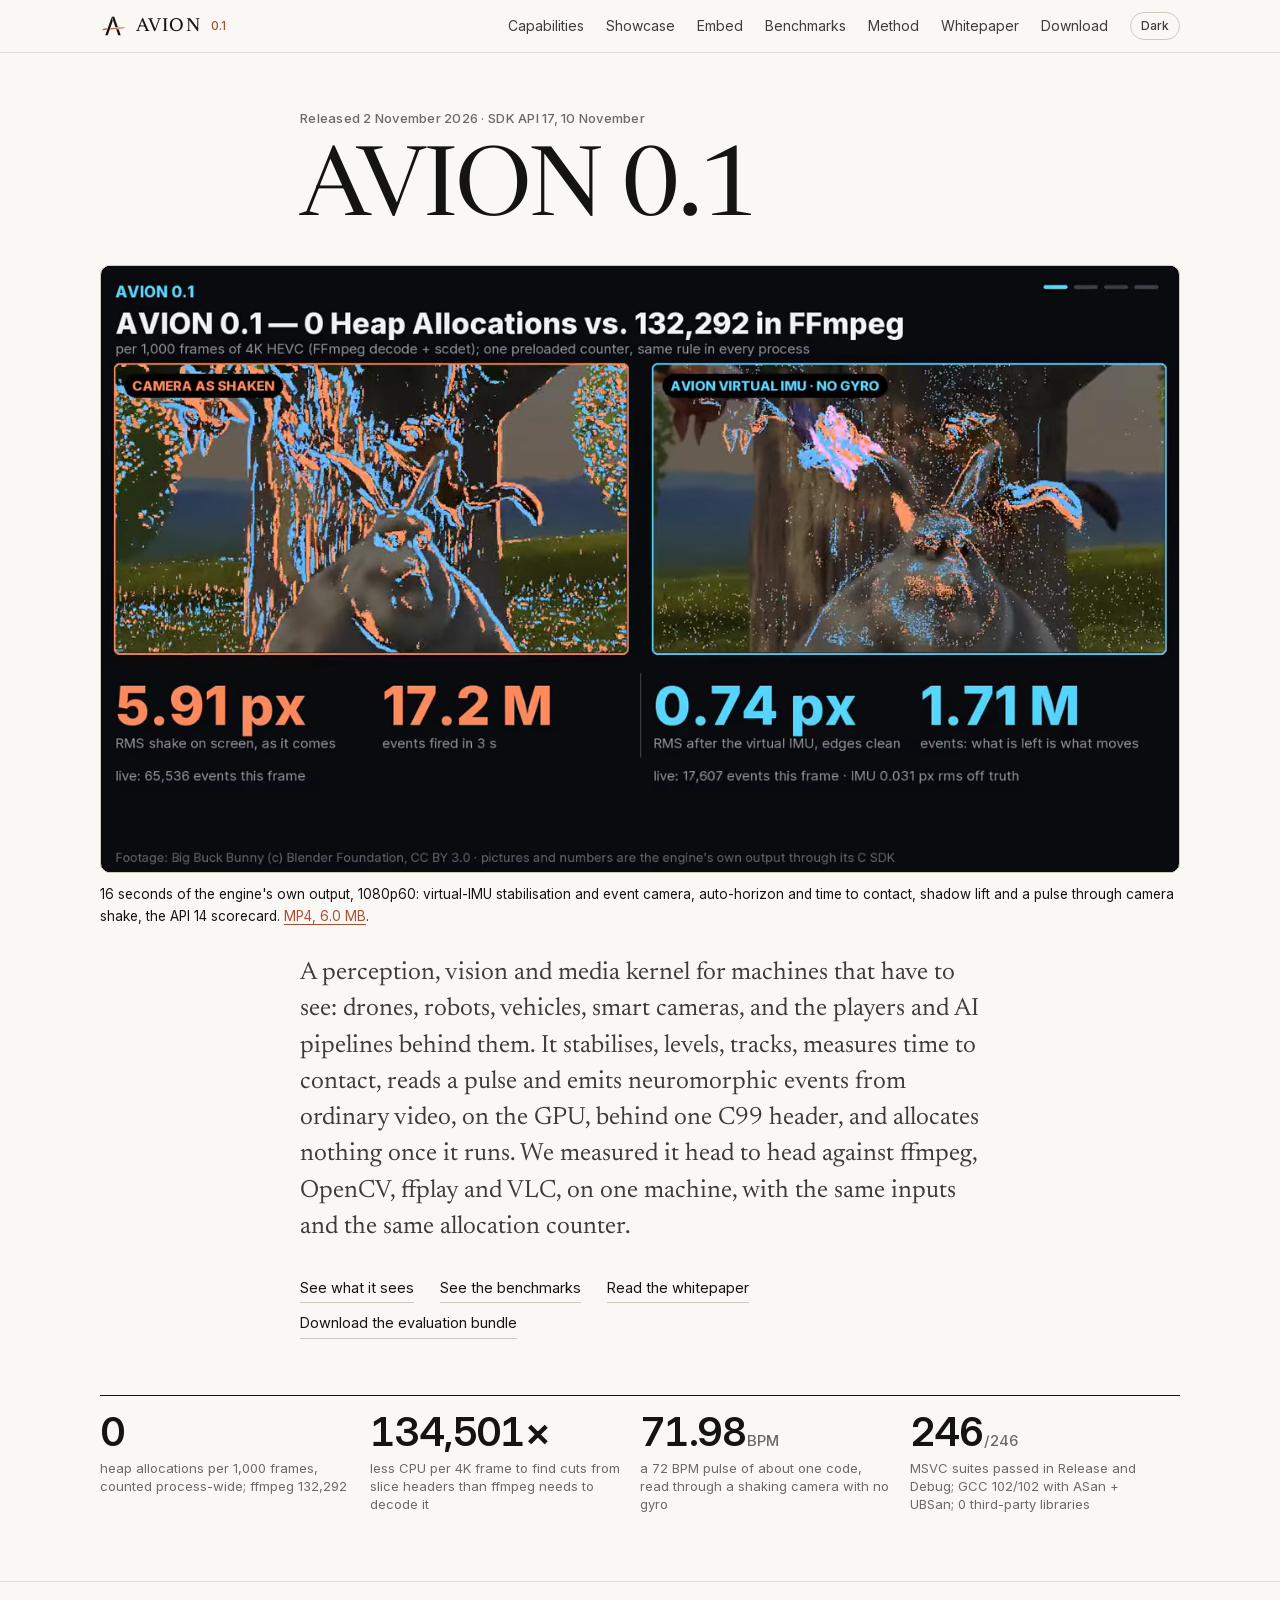
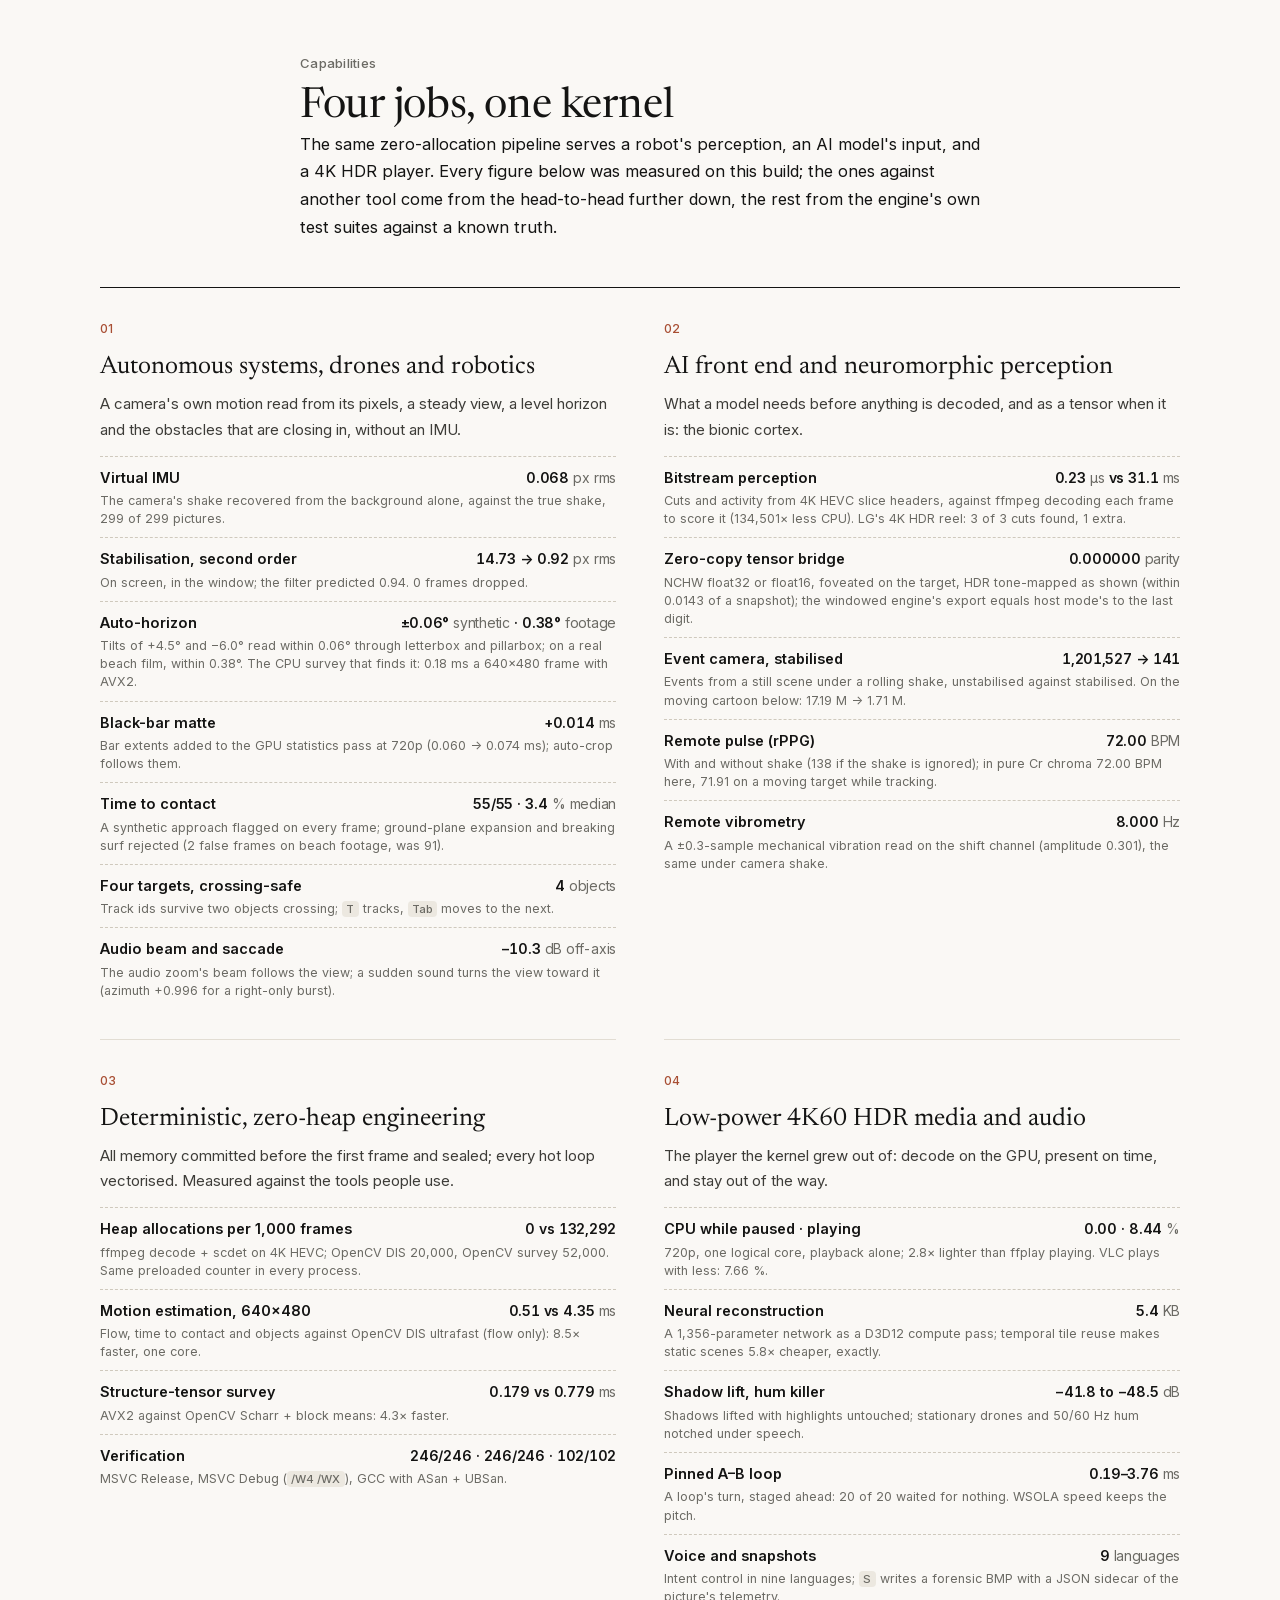
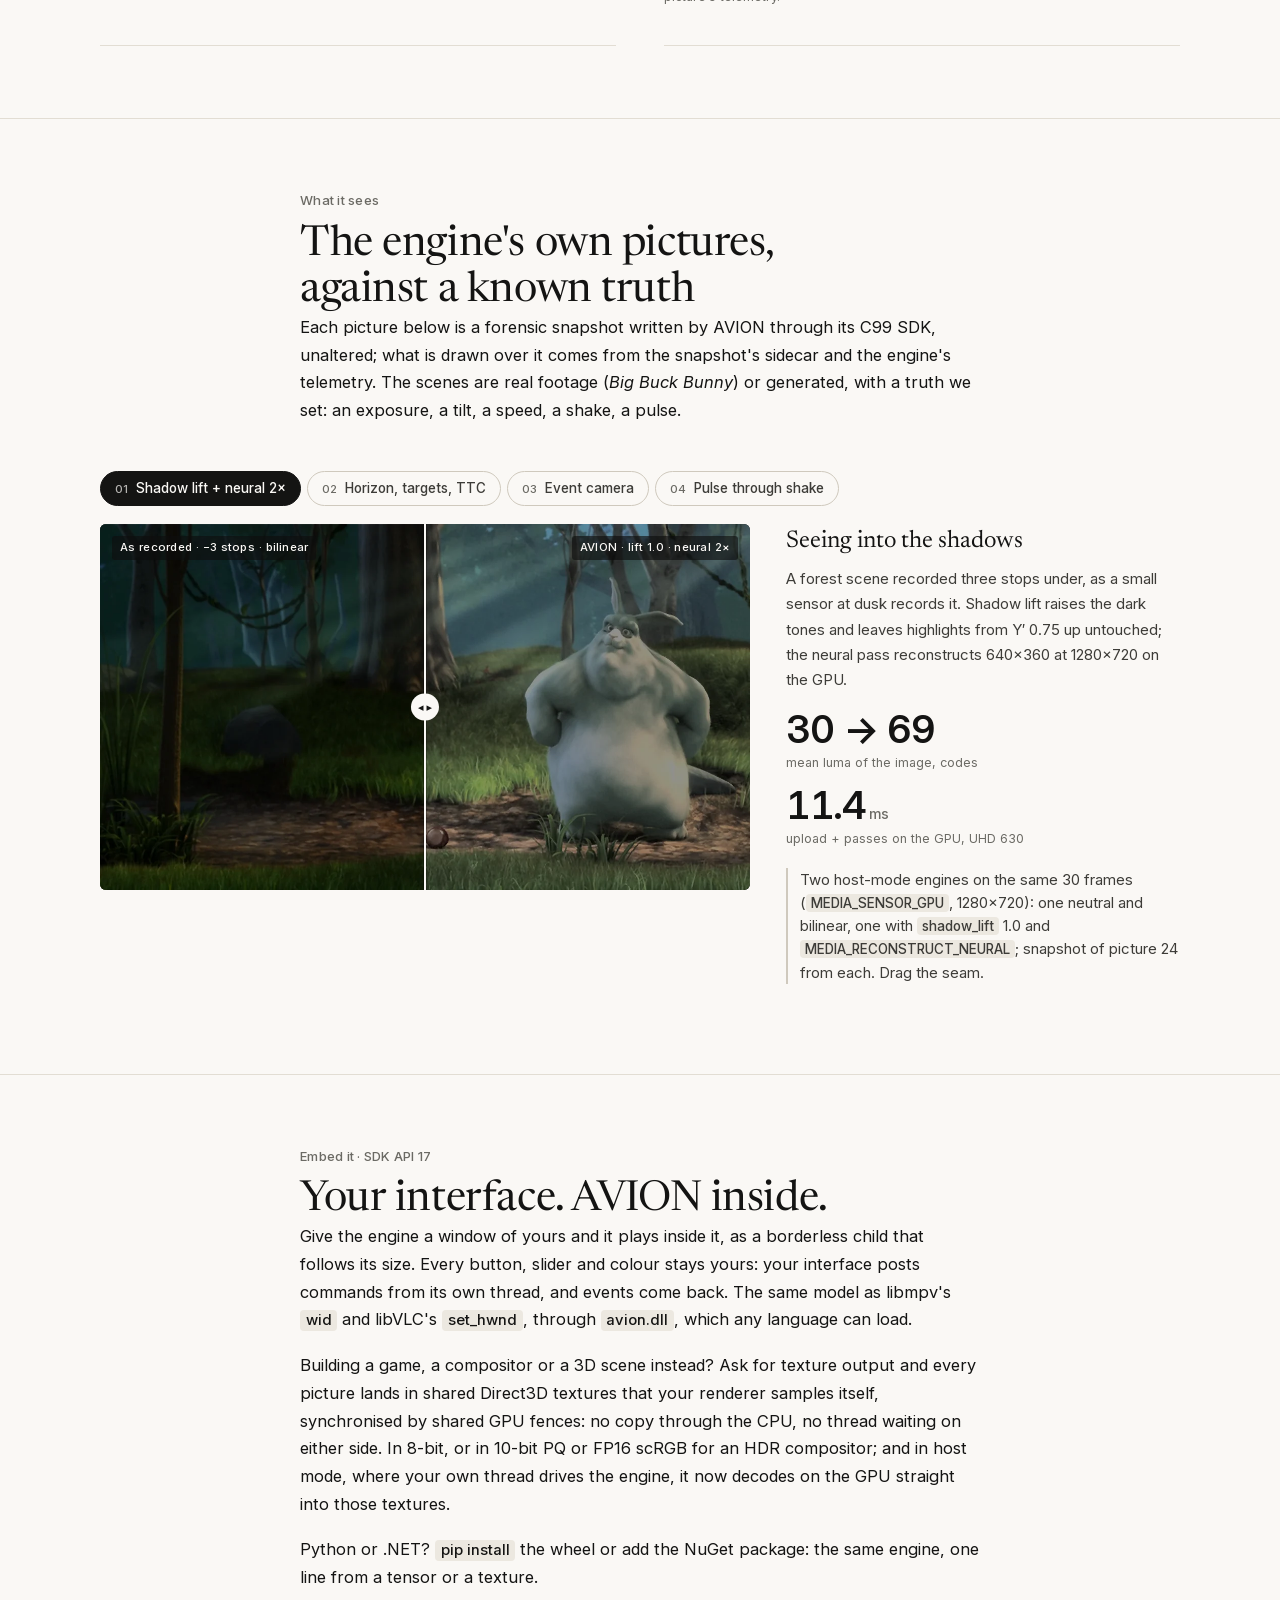
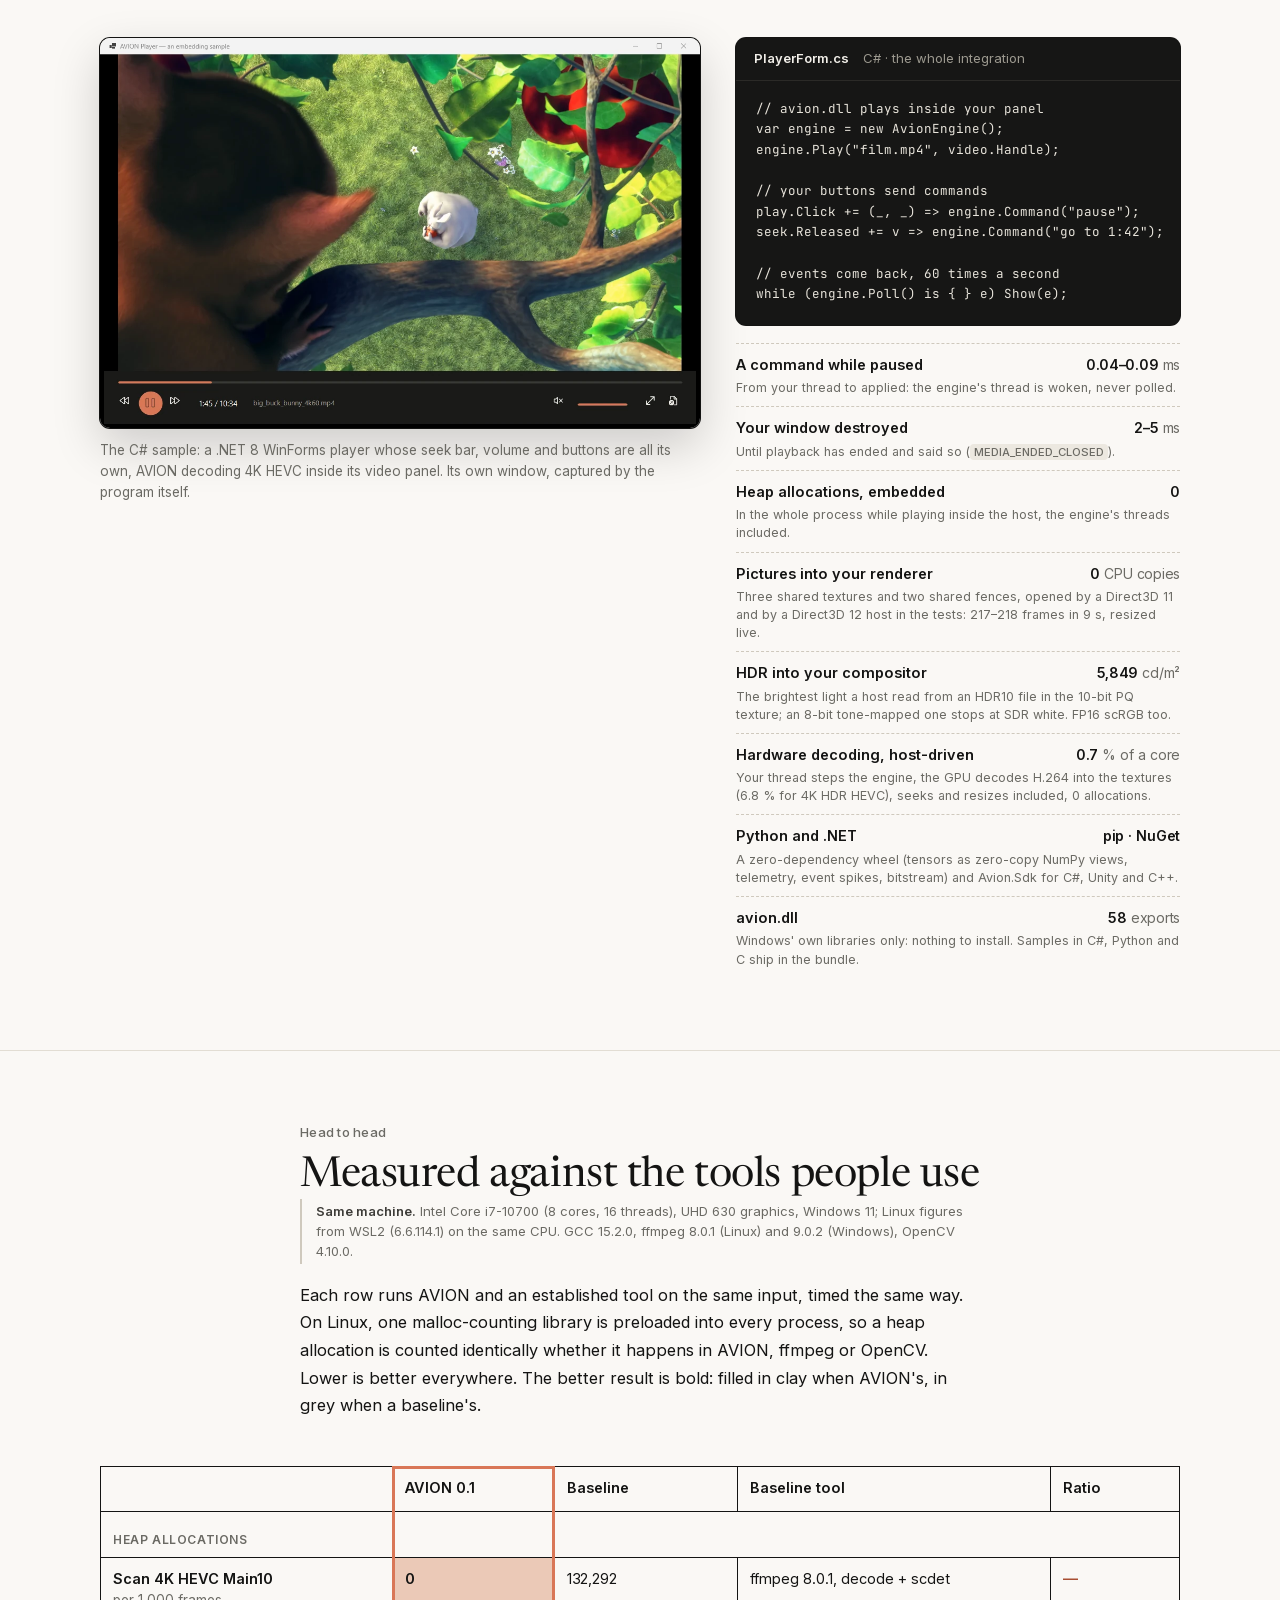
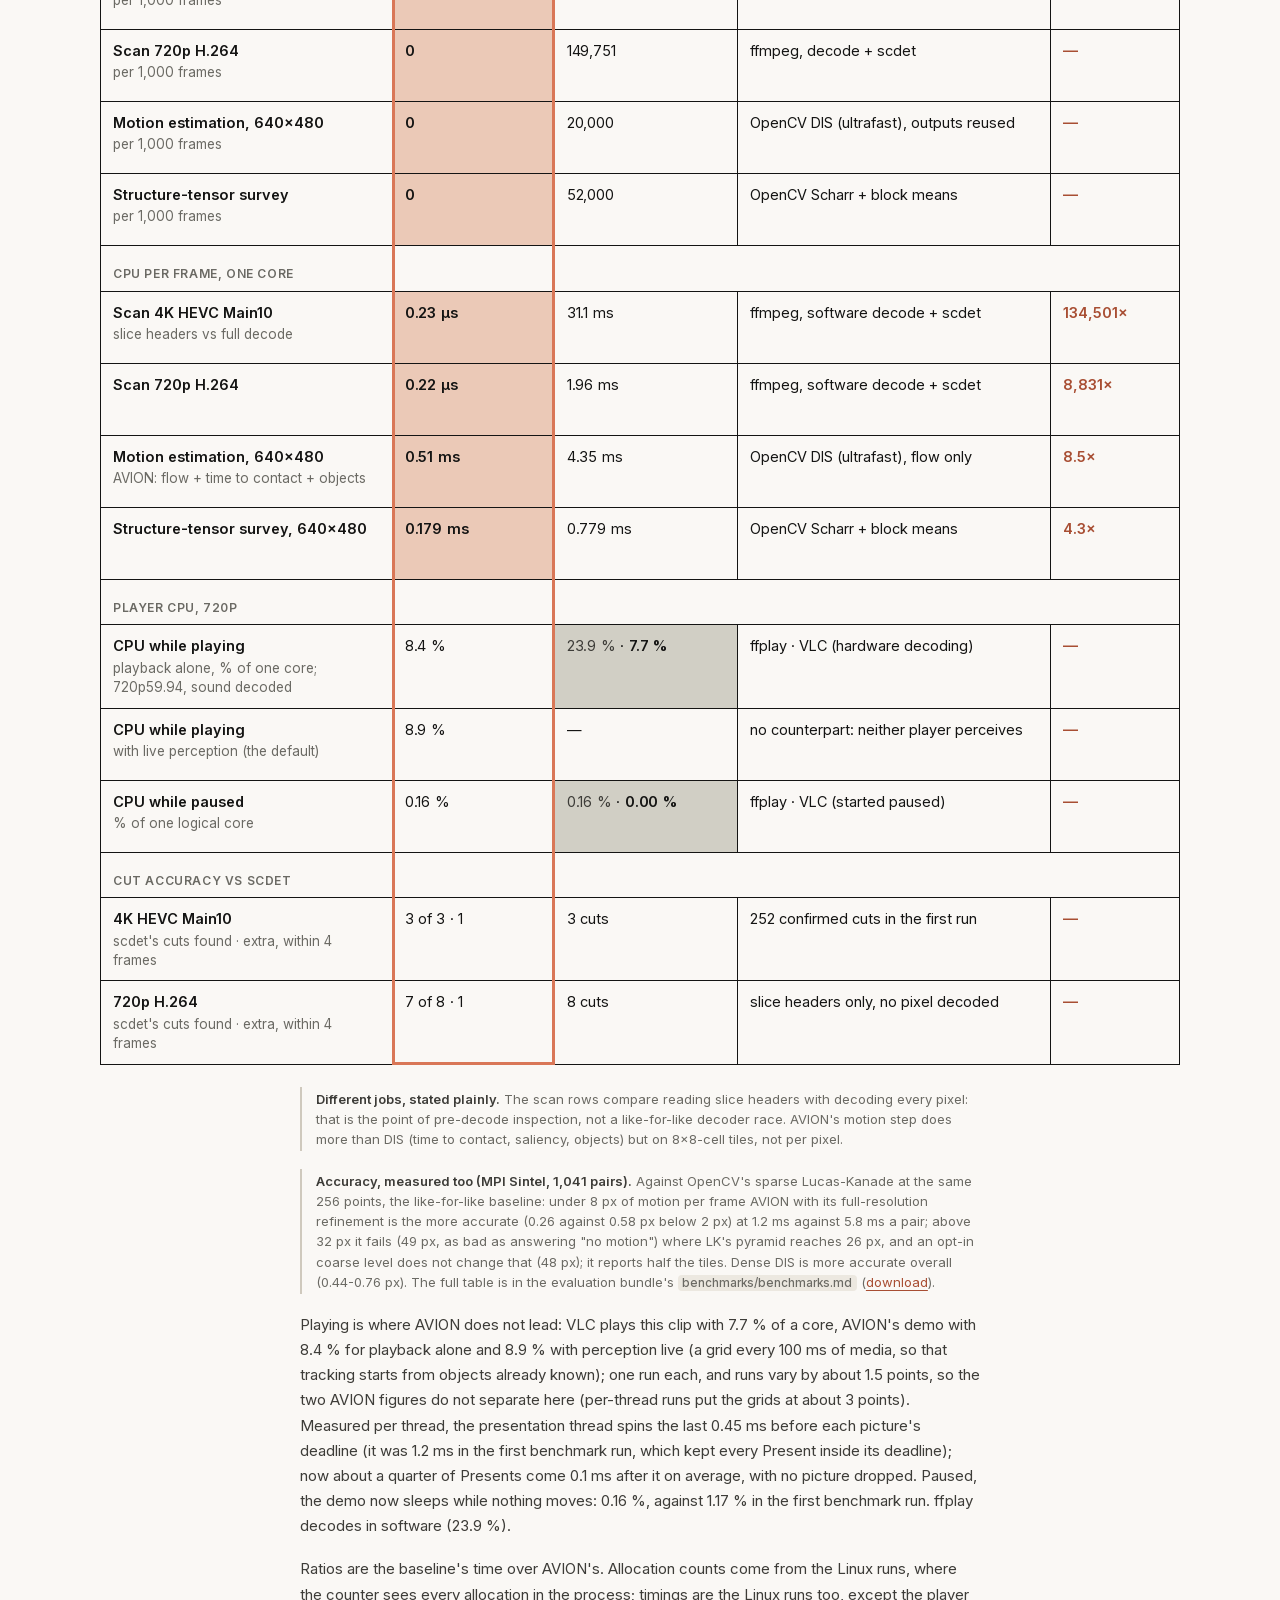
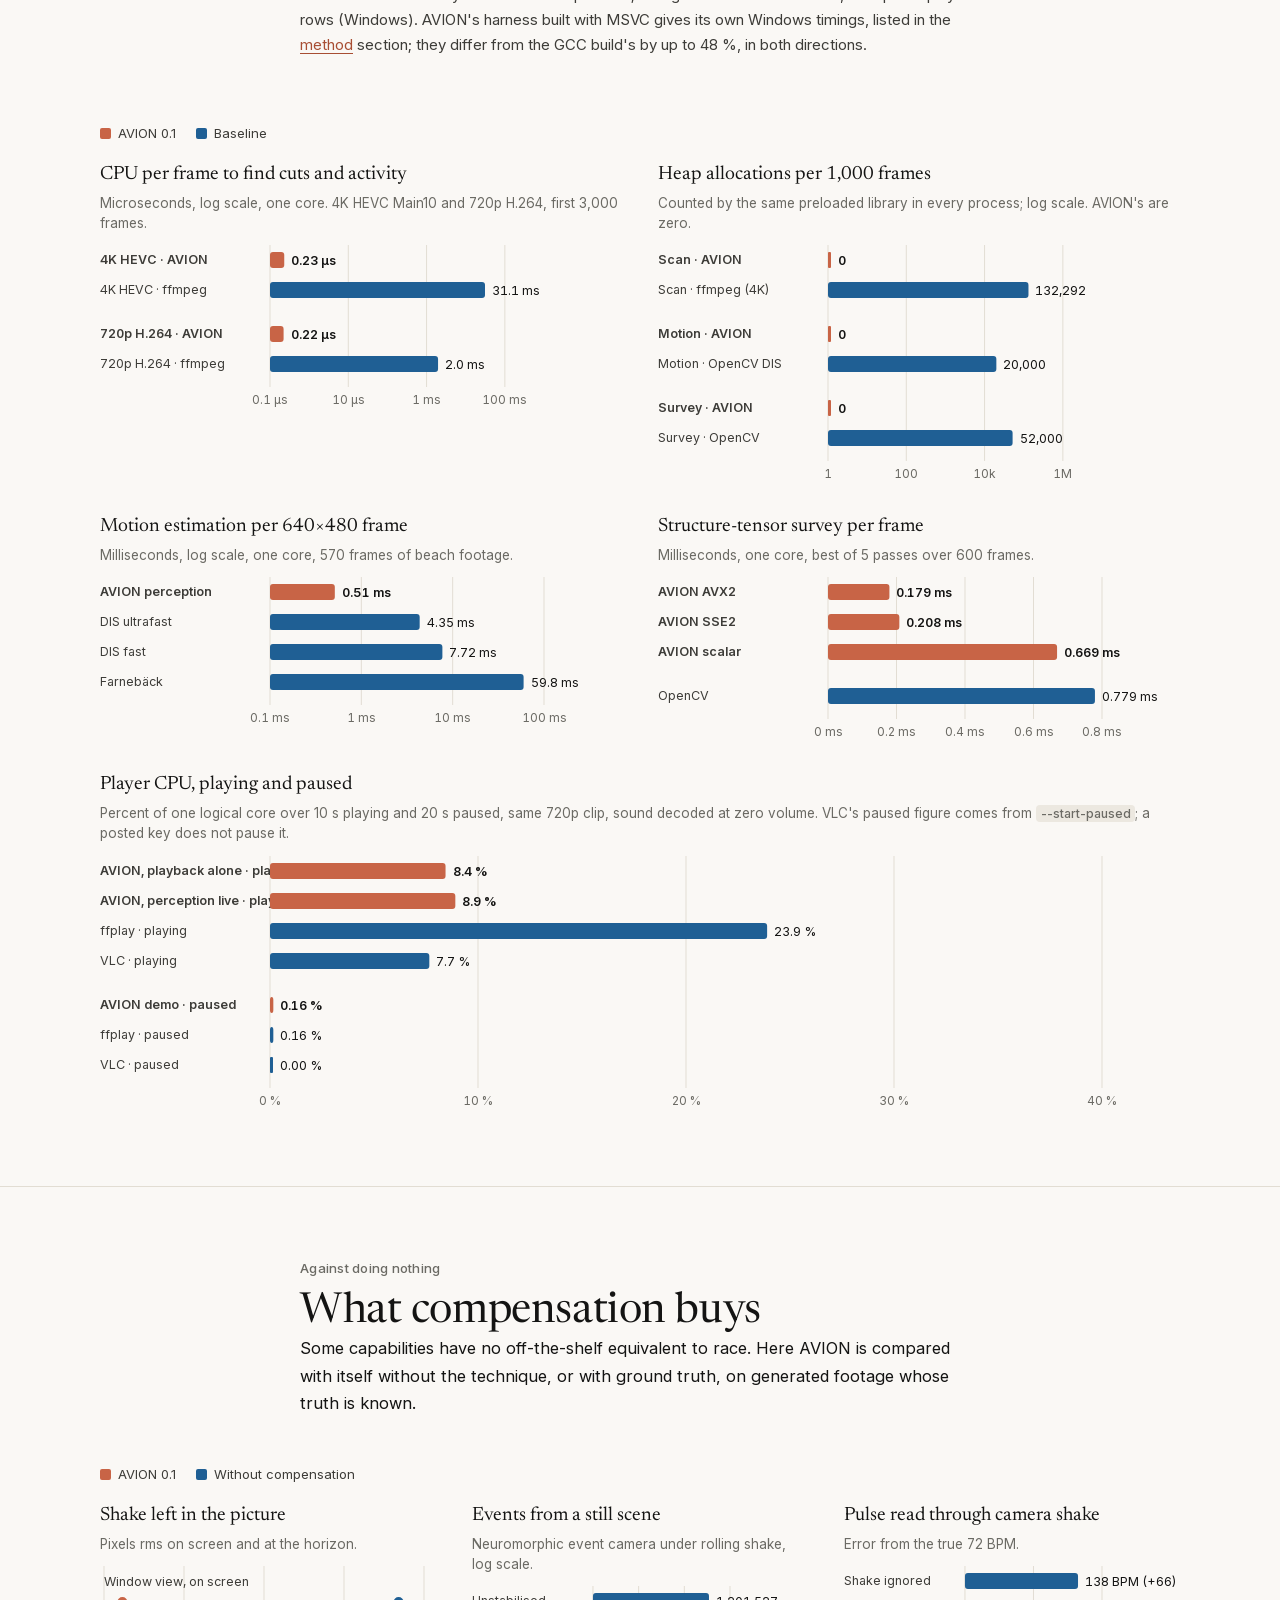
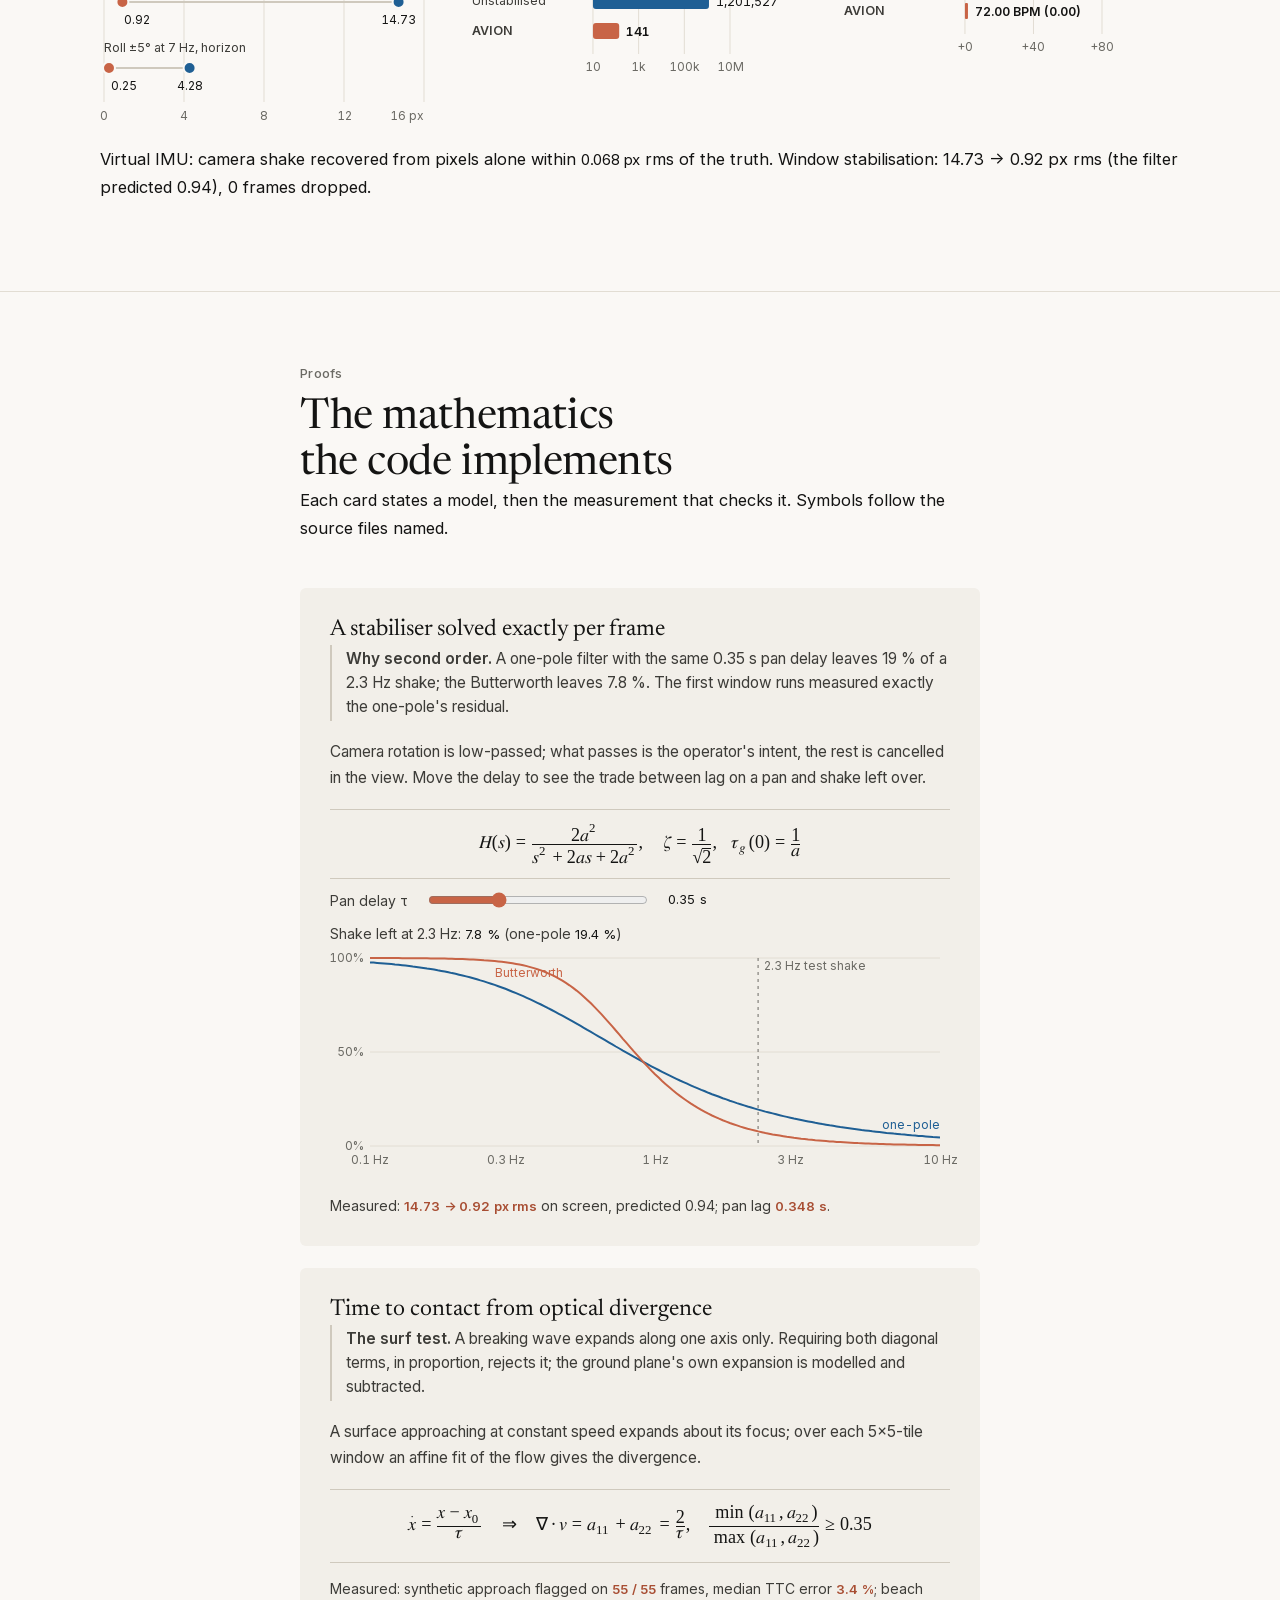
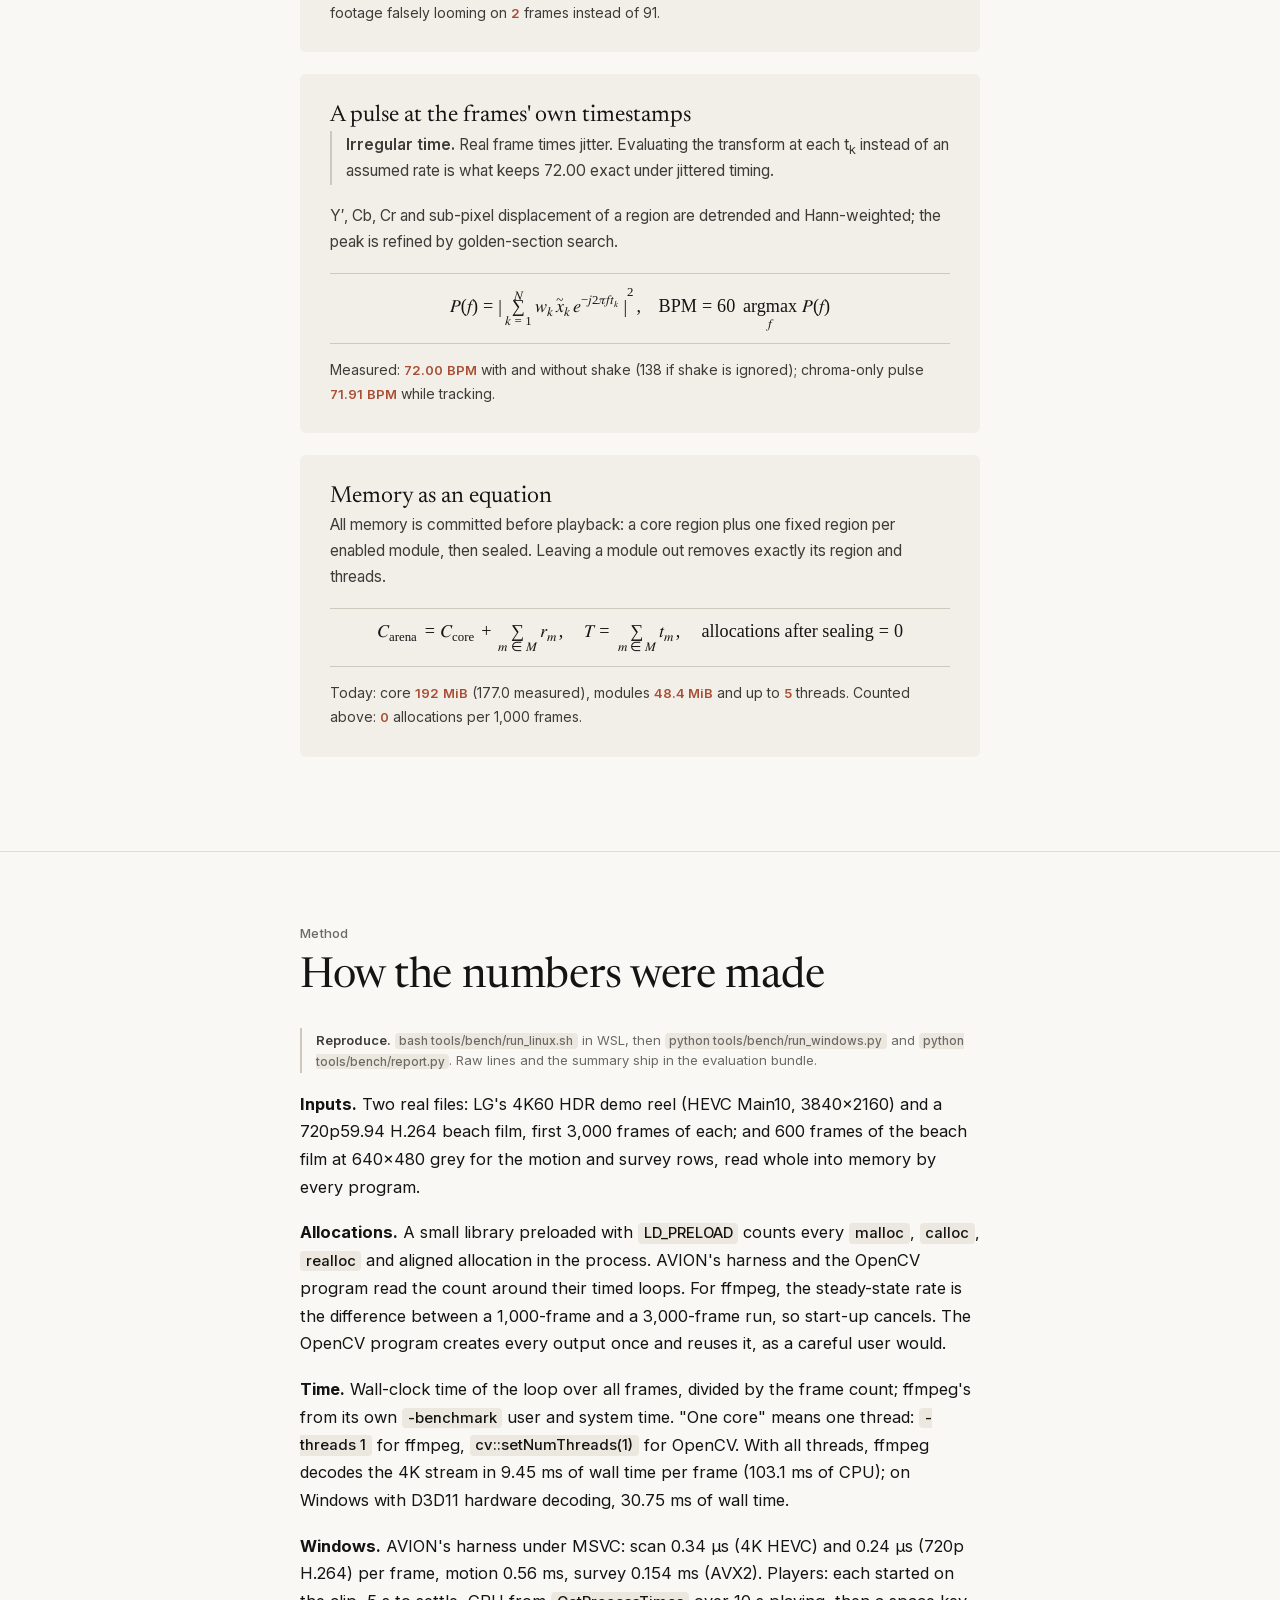
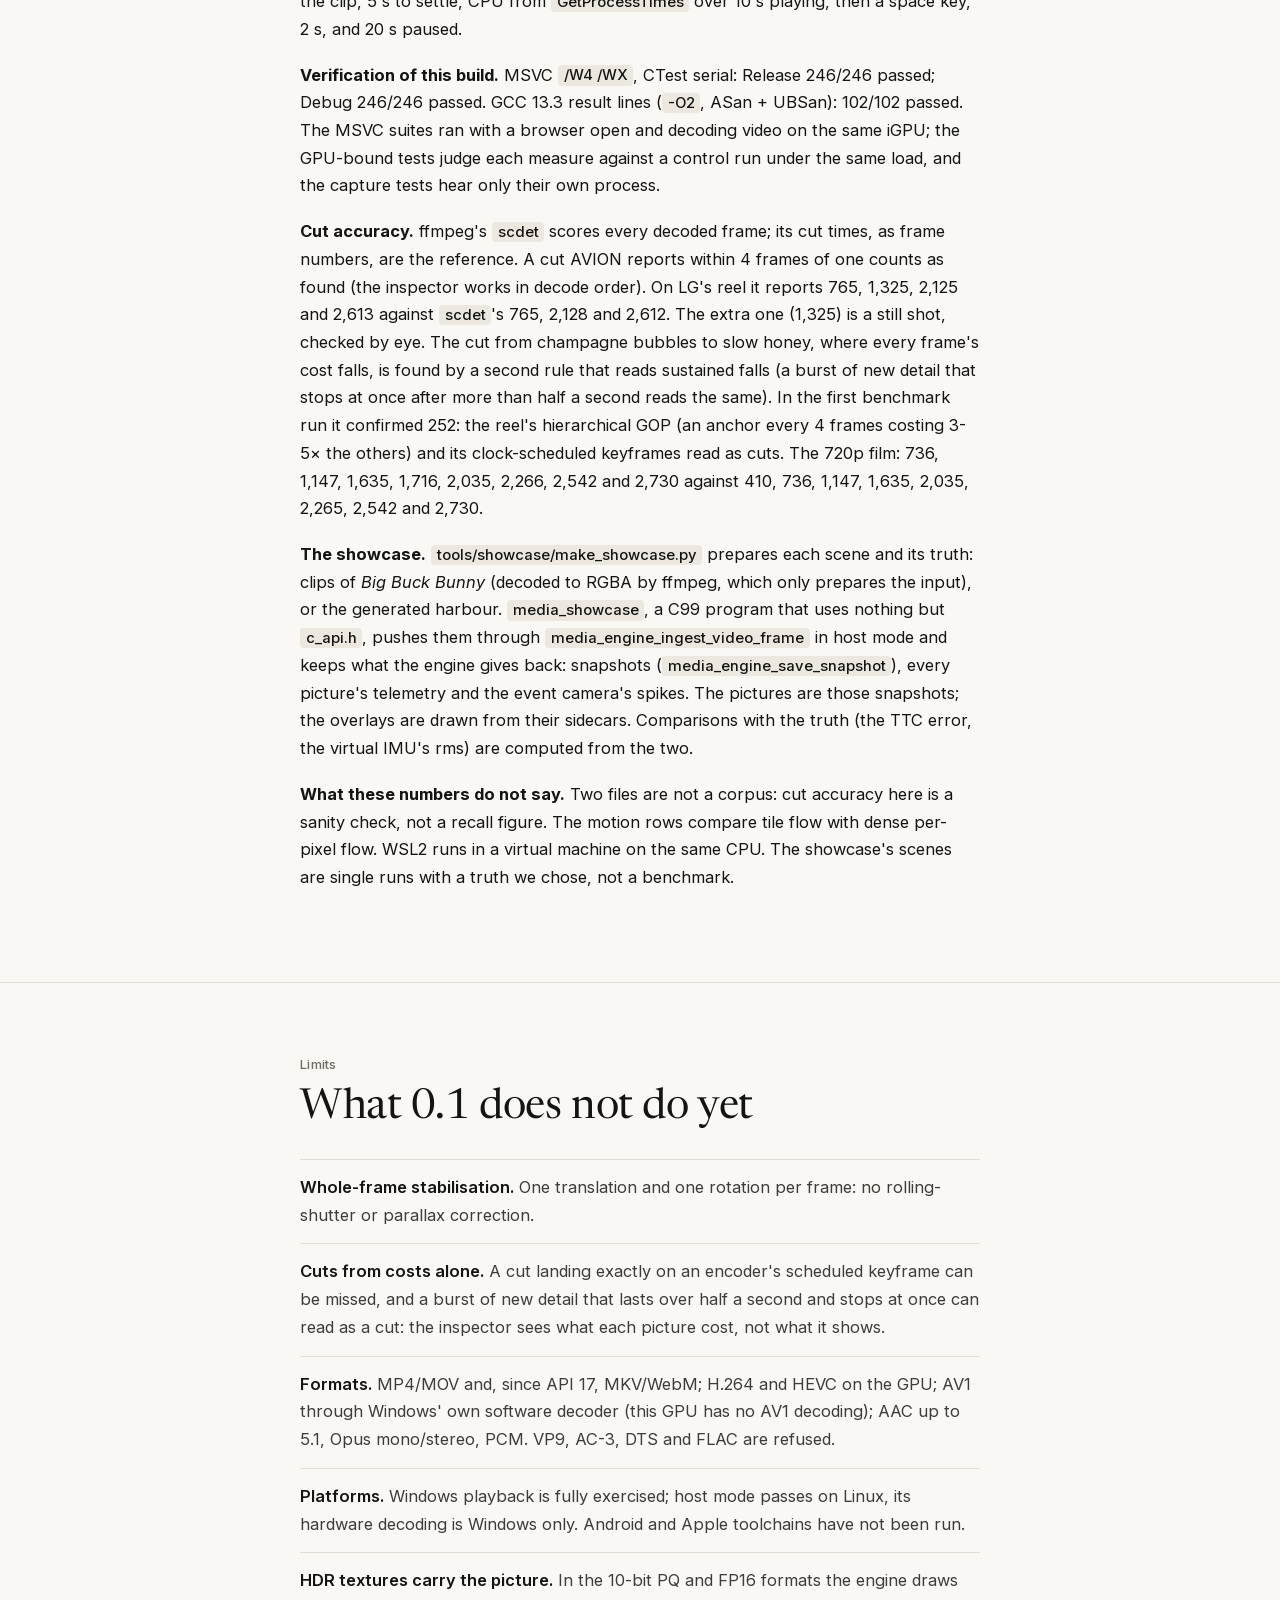
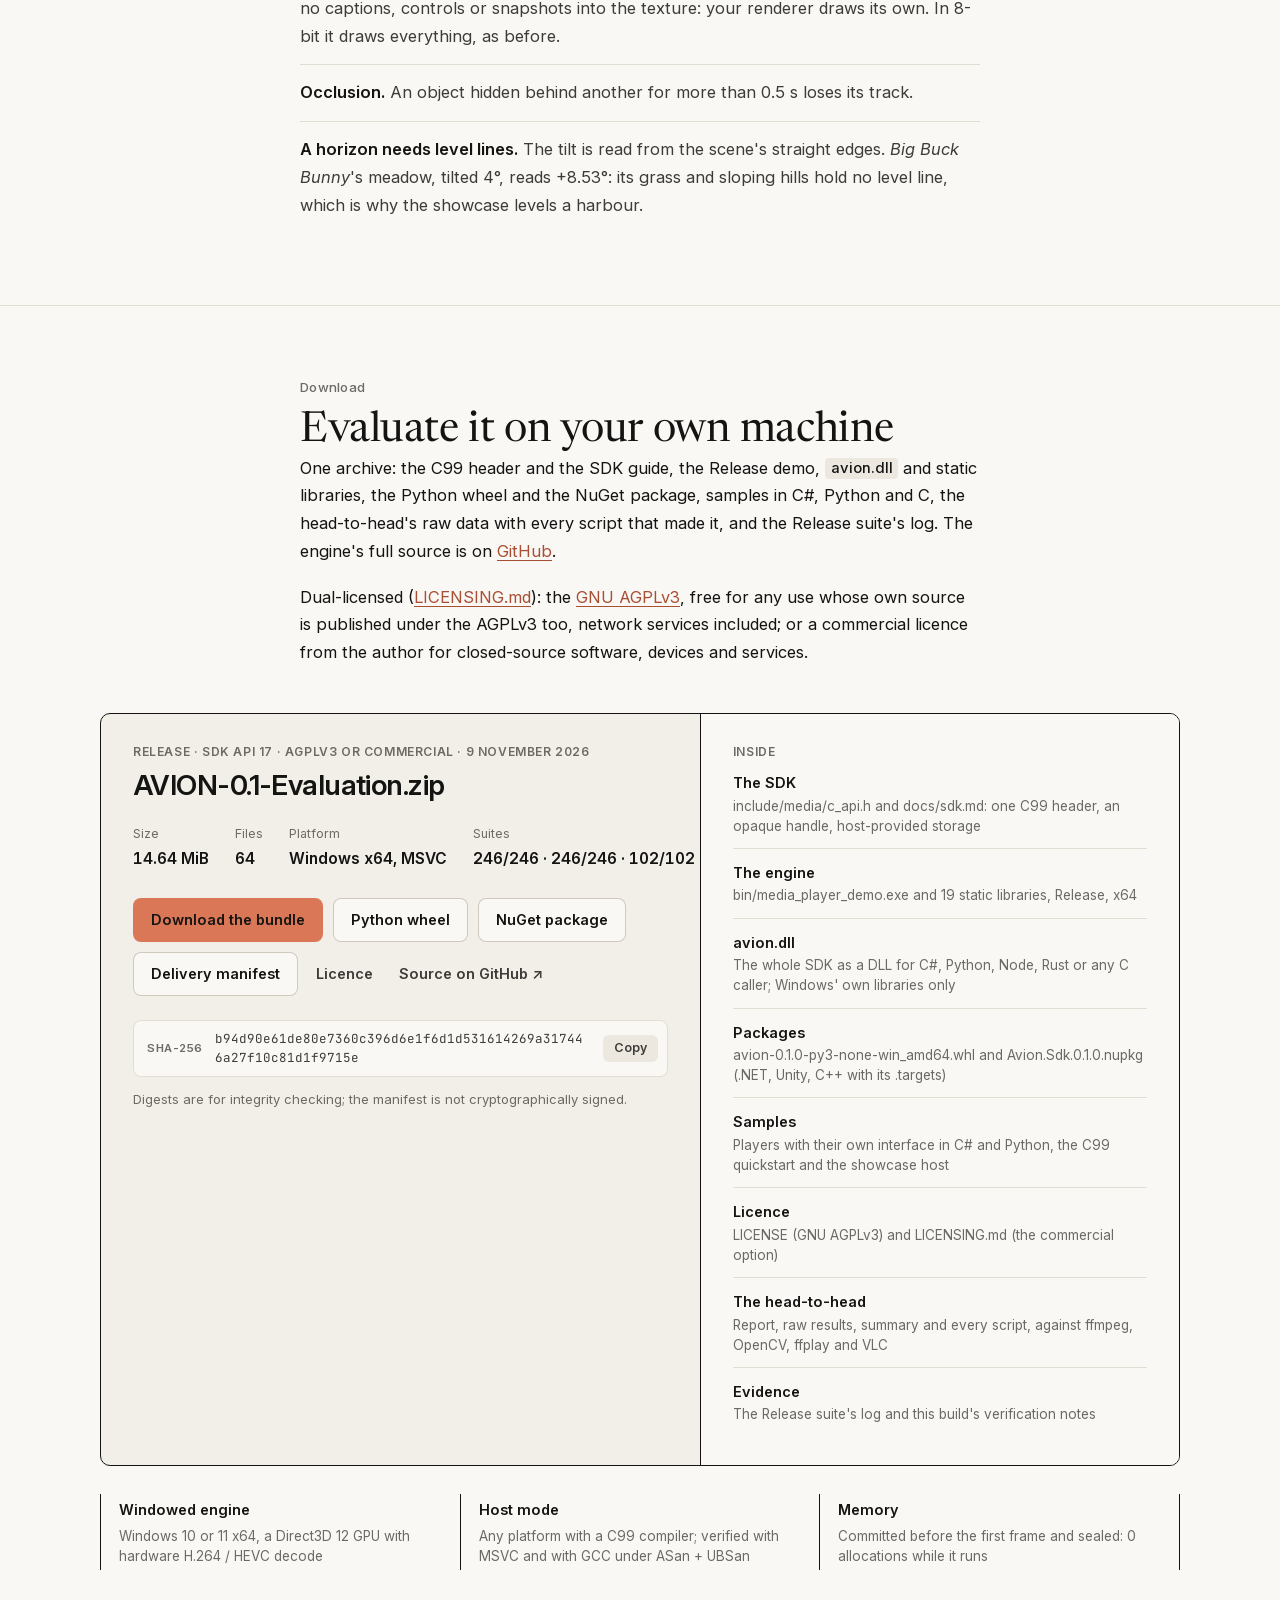
==== commit 71daf159: "AVION 0.1 site: pages, showcase, demo reel, evaluation bundle and packages" ====
--- a/index.html
+++ b/index.html
@@ -4,7 +4,6 @@
 <meta charset="utf-8">
 <meta name="viewport" content="width=device-width, initial-scale=1, viewport-fit=cover">
 <title>AVION 0.1</title>
-<meta name="claude:viewport-fit-sides" content="cover">
 <meta name="description" content="AVION 0.1: a deterministic perception, vision and media kernel behind one C99 header, measured head to head against ffmpeg, OpenCV, ffplay and VLC.">
 <link rel="icon" href="assets/avion-01-icon.svg" type="image/svg+xml">
 <meta property="og:type" content="website">
@@ -85,7 +84,7 @@
 @media (max-width: 640px) { .top nav .opt { display: none; } }
 
 /* Reading column, margin notes, wide figures */
-.col { max-width: 680px; margin: 0 auto; position: relative; }
+.col { max-width: 680px; margin: 0 auto; position: relative; display: flow-root; } /* Contains its margin notes: nothing after a column can start beside or under one. */
 .wide { max-width: 1080px; margin: 0 auto; }
 .note { float: right; clear: right; width: 230px; margin: 4px -270px 16px 0; font-size: 13px; line-height: 1.55; color: var(--muted); }
 .note b { color: var(--ink-2); font-weight: 600; }
@@ -326,7 +325,7 @@
 <main id="top">
   <section class="hero gutter">
     <div class="col">
-      <p class="eyebrow">Released 2 November 2026 · SDK API 14, 4 November</p>
+      <p class="eyebrow">Released 2 November 2026 · SDK API 17, 10 November</p>
       <h1>AVION 0.1</h1>
     </div>
     <div class="wide">
@@ -352,7 +351,7 @@
         <div><b>0</b><span>heap allocations per 1,000 frames, counted process-wide; ffmpeg 132,292</span></div>
         <div><b>134,501×</b><span>less CPU per 4K frame to find cuts from slice headers than ffmpeg needs to decode it</span></div>
         <div><b>71.98<small>BPM</small></b><span>a 72 BPM pulse of about one code, read through a shaking camera with no gyro</span></div>
-        <div><b>236<small>/237</small></b><span>MSVC suites passed in Release (see <a href="#method">method</a>); GCC 102/102 with ASan + UBSan; 0 third-party libraries</span></div>
+        <div><b>246<small>/246</small></b><span>MSVC suites passed in Release and Debug; GCC 102/102 with ASan + UBSan; 0 third-party libraries</span></div>
       </div>
     </div>
   </section>
@@ -399,7 +398,7 @@
             <li><b>Heap allocations per 1,000 frames</b><span class="v">0 vs 132,292</span><small>ffmpeg decode + scdet on 4K HEVC; OpenCV DIS 20,000, OpenCV survey 52,000. Same preloaded counter in every process.</small></li>
             <li><b>Motion estimation, 640×480</b><span class="v">0.51 vs 4.35 <i>ms</i></span><small>Flow, time to contact and objects against OpenCV DIS ultrafast (flow only): 8.5× faster, one core.</small></li>
             <li><b>Structure-tensor survey</b><span class="v">0.179 vs 0.779 <i>ms</i></span><small>AVX2 against OpenCV Scharr + block means: 4.3× faster.</small></li>
-            <li><b>Verification</b><span class="v">236/237 · 236/237 · 102/102</span><small>MSVC Release, MSVC Debug (<code>/W4 /WX</code>), GCC with ASan + UBSan.</small></li>
+            <li><b>Verification</b><span class="v">246/246 · 246/246 · 102/102</span><small>MSVC Release, MSVC Debug (<code>/W4 /WX</code>), GCC with ASan + UBSan.</small></li>
           </ul>
         </div>
         <div class="pillar">
@@ -521,7 +520,7 @@
 
   <section class="gutter" id="embed">
     <div class="col head">
-      <p class="eyebrow">Embed it · SDK API 14</p>
+      <p class="eyebrow">Embed it · SDK API 17</p>
       <h2>Your interface. AVION inside.</h2>
       <p>Give the engine a window of yours and it plays inside it, as a borderless child that follows its size. Every button, slider and colour stays yours: your interface posts commands from its own thread, and events come back. The same model as libmpv's <code>wid</code> and libVLC's <code>set_hwnd</code>, through <code>avion.dll</code>, which any language can load.</p>
       <p>Building a game, a compositor or a 3D scene instead? Ask for texture output and every picture lands in shared Direct3D textures that your renderer samples itself, synchronised by shared GPU fences: no copy through the CPU, no thread waiting on either side. In 8-bit, or in 10-bit PQ or FP16 scRGB for an HDR compositor; and in host mode, where your own thread drives the engine, it now decodes on the GPU straight into those textures.</p>
@@ -587,15 +586,15 @@
           <tr><td>CPU while playing<span class="sub">with live perception (the default)</span></td><td class="v">8.9 %</td><td class="v">—</td><td>no counterpart: neither player perceives</td><td class="x">—</td></tr>
           <tr><td>CPU while paused<span class="sub">% of one logical core</span></td><td class="v lose">0.16 %</td><td class="v"><span class="">0.16 %</span> · <span class="w">0.00 %</span></td><td>ffplay · VLC (started paused)</td><td class="x">—</td></tr>
           <tr class="group"><td>Cut accuracy vs scdet</td><td></td><td colspan="3"></td></tr>
-          <tr><td>4K HEVC Main10<span class="sub">scdet's cuts found · extra, within 4 frames</span></td><td class="v">3 of 3 · 1</td><td class="v">3 cuts</td><td>was 252 confirmed cuts (2026-11-02)</td><td class="x">—</td></tr>
+          <tr><td>4K HEVC Main10<span class="sub">scdet's cuts found · extra, within 4 frames</span></td><td class="v">3 of 3 · 1</td><td class="v">3 cuts</td><td>252 confirmed cuts in the first run</td><td class="x">—</td></tr>
           <tr><td>720p H.264<span class="sub">scdet's cuts found · extra, within 4 frames</span></td><td class="v">7 of 8 · 1</td><td class="v">8 cuts</td><td>slice headers only, no pixel decoded</td><td class="x">—</td></tr>
         </tbody>
       </table>
     </div>
     <div class="col" style="margin-top:22px">
       <p class="note"><b>Different jobs, stated plainly.</b> The scan rows compare reading slice headers with decoding every pixel: that is the point of pre-decode inspection, not a like-for-like decoder race. AVION's motion step does more than DIS (time to contact, saliency, objects) but on 8×8-cell tiles, not per pixel.</p>
-      <p class="note"><b>Accuracy, measured too (MPI Sintel, 1,041 pairs).</b> Against OpenCV's sparse Lucas-Kanade at the same 256 points, the like-for-like baseline: under 8 px of motion per frame AVION with its full-resolution refinement is the more accurate (0.26 against 0.58 px below 2 px) at 1.2 ms against 5.8 ms a pair; above 32 px it fails (49 px, as bad as answering "no motion") where LK's pyramid reaches 26 px, and a coarse level tried on 2026-11-05 does not change that (48 px, opt-in); it reports half the tiles. Dense DIS is more accurate overall (0.44-0.76 px). The full table is in the evaluation bundle's <code>benchmarks/benchmarks.md</code> (<a href="downloads/AVION-0.1-Evaluation.zip">download</a>).</p>
-      <p style="font-size:15px;color:var(--ink-2)">Playing is where AVION does not lead: VLC plays this clip with 7.7 % of a core, AVION's demo with 8.4 % for playback alone and 8.9 % with perception live (a grid every 100 ms of media, so that tracking starts from objects already known); one run each, and runs vary by about 1.5 points, so the two AVION figures do not separate here (per-thread runs put the grids at about 3 points). Measured per thread, the presentation thread spins the last 0.45 ms before each picture's deadline (it was 1.2 ms on 2026-11-02, which kept every Present inside its deadline); now about a quarter of Presents come 0.1 ms after it on average, with no picture dropped. Paused, the demo now sleeps while nothing moves: 0.16 %, against 1.17 % on 2026-11-02. ffplay decodes in software (23.9 %).</p>
+      <p class="note"><b>Accuracy, measured too (MPI Sintel, 1,041 pairs).</b> Against OpenCV's sparse Lucas-Kanade at the same 256 points, the like-for-like baseline: under 8 px of motion per frame AVION with its full-resolution refinement is the more accurate (0.26 against 0.58 px below 2 px) at 1.2 ms against 5.8 ms a pair; above 32 px it fails (49 px, as bad as answering "no motion") where LK's pyramid reaches 26 px, and an opt-in coarse level does not change that (48 px); it reports half the tiles. Dense DIS is more accurate overall (0.44-0.76 px). The full table is in the evaluation bundle's <code>benchmarks/benchmarks.md</code> (<a href="downloads/AVION-0.1-Evaluation.zip">download</a>).</p>
+      <p style="font-size:15px;color:var(--ink-2)">Playing is where AVION does not lead: VLC plays this clip with 7.7 % of a core, AVION's demo with 8.4 % for playback alone and 8.9 % with perception live (a grid every 100 ms of media, so that tracking starts from objects already known); one run each, and runs vary by about 1.5 points, so the two AVION figures do not separate here (per-thread runs put the grids at about 3 points). Measured per thread, the presentation thread spins the last 0.45 ms before each picture's deadline (it was 1.2 ms in the first benchmark run, which kept every Present inside its deadline); now about a quarter of Presents come 0.1 ms after it on average, with no picture dropped. Paused, the demo now sleeps while nothing moves: 0.16 %, against 1.17 % in the first benchmark run. ffplay decodes in software (23.9 %).</p>
       <p style="font-size:15px;color:var(--ink-2)">Ratios are the baseline's time over AVION's. Allocation counts come from the Linux runs, where the counter sees every allocation in the process; timings are the Linux runs too, except the player rows (Windows). AVION's harness built with MSVC gives its own Windows timings, listed in the <a href="#method">method</a> section; they differ from the GCC build's by up to 48 %, in both directions.</p>
     </div>
 
@@ -681,8 +680,8 @@
       <p><strong>Allocations.</strong> A small library preloaded with <code>LD_PRELOAD</code> counts every <code>malloc</code>, <code>calloc</code>, <code>realloc</code> and aligned allocation in the process. AVION's harness and the OpenCV program read the count around their timed loops. For ffmpeg, the steady-state rate is the difference between a 1,000-frame and a 3,000-frame run, so start-up cancels. The OpenCV program creates every output once and reuses it, as a careful user would.</p>
       <p><strong>Time.</strong> Wall-clock time of the loop over all frames, divided by the frame count; ffmpeg's from its own <code>-benchmark</code> user and system time. "One core" means one thread: <code>-threads 1</code> for ffmpeg, <code>cv::setNumThreads(1)</code> for OpenCV. With all threads, ffmpeg decodes the 4K stream in 9.45 ms of wall time per frame (103.1 ms of CPU); on Windows with D3D11 hardware decoding, 30.75 ms of wall time.</p>
       <p><strong>Windows.</strong> AVION's harness under MSVC: scan 0.34 µs (4K HEVC) and 0.24 µs (720p H.264) per frame, motion 0.56 ms, survey 0.154 ms (AVX2). Players: each started on the clip, 5 s to settle, CPU from <code>GetProcessTimes</code> over 10 s playing, then a space key, 2 s, and 20 s paused.</p>
-      <p><strong>Verification of this build.</strong> MSVC <code>/W4 /WX</code>, CTest serial: Release 236/237 passed; failed: media_fixture_mkv_av1_4k60_test; Debug 236/237 passed; failed: media_host_tracks_tests. GCC 13.3 result lines (<code>-O2</code>, ASan + UBSan): 102/102 passed. The MSVC suites ran with a browser open and decoding video on the same iGPU; the GPU-bound tests judge each measure against a control run under the same load, and the capture tests hear only their own process.</p>
-      <p><strong>Cut accuracy.</strong> ffmpeg's <code>scdet</code> scores every decoded frame; its cut times, as frame numbers, are the reference. A cut AVION reports within 4 frames of one counts as found (the inspector works in decode order). On LG's reel it reports 765, 1,325, 2,125 and 2,613 against <code>scdet</code>'s 765, 2,128 and 2,612. The extra one (1,325) is a still shot, checked by eye. The cut from champagne bubbles to slow honey, where every frame's cost falls, is found by a second rule that reads sustained falls (a burst of new detail that stops at once after more than half a second reads the same). On 2026-11-02 it confirmed 252: the reel's hierarchical GOP (an anchor every 4 frames costing 3-5× the others) and its clock-scheduled keyframes read as cuts. The 720p film: 736, 1,147, 1,635, 1,716, 2,035, 2,266, 2,542 and 2,730 against 410, 736, 1,147, 1,635, 2,035, 2,265, 2,542 and 2,730.</p>
+      <p><strong>Verification of this build.</strong> MSVC <code>/W4 /WX</code>, CTest serial: Release 246/246 passed; Debug 246/246 passed. GCC 13.3 result lines (<code>-O2</code>, ASan + UBSan): 102/102 passed. The MSVC suites ran with a browser open and decoding video on the same iGPU; the GPU-bound tests judge each measure against a control run under the same load, and the capture tests hear only their own process.</p>
+      <p><strong>Cut accuracy.</strong> ffmpeg's <code>scdet</code> scores every decoded frame; its cut times, as frame numbers, are the reference. A cut AVION reports within 4 frames of one counts as found (the inspector works in decode order). On LG's reel it reports 765, 1,325, 2,125 and 2,613 against <code>scdet</code>'s 765, 2,128 and 2,612. The extra one (1,325) is a still shot, checked by eye. The cut from champagne bubbles to slow honey, where every frame's cost falls, is found by a second rule that reads sustained falls (a burst of new detail that stops at once after more than half a second reads the same). In the first benchmark run it confirmed 252: the reel's hierarchical GOP (an anchor every 4 frames costing 3-5× the others) and its clock-scheduled keyframes read as cuts. The 720p film: 736, 1,147, 1,635, 1,716, 2,035, 2,266, 2,542 and 2,730 against 410, 736, 1,147, 1,635, 2,035, 2,265, 2,542 and 2,730.</p>
       <p><strong>The showcase.</strong> <code>tools/showcase/make_showcase.py</code> prepares each scene and its truth: clips of <i>Big Buck Bunny</i> (decoded to RGBA by ffmpeg, which only prepares the input), or the generated harbour. <code>media_showcase</code>, a C99 program that uses nothing but <code>c_api.h</code>, pushes them through <code>media_engine_ingest_video_frame</code> in host mode and keeps what the engine gives back: snapshots (<code>media_engine_save_snapshot</code>), every picture's telemetry and the event camera's spikes. The pictures are those snapshots; the overlays are drawn from their sidecars. Comparisons with the truth (the TTC error, the virtual IMU's rms) are computed from the two.</p>
       <p><strong>What these numbers do not say.</strong> Two files are not a corpus: cut accuracy here is a sanity check, not a recall figure. The motion rows compare tile flow with dense per-pixel flow. WSL2 runs in a virtual machine on the same CPU. The showcase's scenes are single runs with a truth we chose, not a benchmark.</p>
     </div>
@@ -710,29 +709,29 @@
     <div class="col head">
       <p class="eyebrow">Download</p>
       <h2>Evaluate it on your own machine</h2>
-      <p>One archive: the C99 header and the SDK guide, the Release demo, <code>avion.dll</code> and static libraries, the Python wheel and the NuGet package, samples in C#, Python and C, the head-to-head's raw data with every script that made it, and the Release suite's log. No engine source code is published.</p>
-      <p>Free for evaluation, benchmarking, academic research and prototyping, and for non-commercial, academic and personal projects, which may ship the unmodified binaries, under the <a href="downloads/LICENSE.md">AVION Evaluation &amp; Commercial SDK License 1.1</a>; production deployment and redistribution in commercial products take a commercial licence from the author.</p>
+      <p>One archive: the C99 header and the SDK guide, the Release demo, <code>avion.dll</code> and static libraries, the Python wheel and the NuGet package, samples in C#, Python and C, the head-to-head's raw data with every script that made it, and the Release suite's log. The engine's full source is on <a href="https://github.com/5645hm-a11y/avion">GitHub</a>.</p>
+      <p>Dual-licensed (<a href="downloads/LICENSING.md">LICENSING.md</a>): the <a href="downloads/LICENSE.txt">GNU AGPLv3</a>, free for any use whose own source is published under the AGPLv3 too, network services included; or a commercial licence from the author for closed-source software, devices and services.</p>
     </div>
     <div class="wide">
       <div class="release">
         <div class="rel-main">
-          <p class="rel-kicker">Evaluation release · SDK API 14 · 4 November 2026</p>
+          <p class="rel-kicker">Release · SDK API 17 · AGPLv3 or commercial · 9 November 2026</p>
           <h3>AVION-0.1-Evaluation.zip</h3>
           <dl class="rel-meta">
-            <div><dt>Size</dt><dd>14.56 MiB</dd></div>
-            <div><dt>Files</dt><dd>63</dd></div>
+            <div><dt>Size</dt><dd>14.64 MiB</dd></div>
+            <div><dt>Files</dt><dd>64</dd></div>
             <div><dt>Platform</dt><dd>Windows x64, MSVC</dd></div>
-            <div><dt>Suites</dt><dd>236/237 · 236/237 · 102/102</dd></div>
+            <div><dt>Suites</dt><dd>246/246 · 246/246 · 102/102</dd></div>
           </dl>
           <div class="rel-actions">
             <a class="btn primary" href="downloads/AVION-0.1-Evaluation.zip" download>Download the bundle</a>
             <a class="btn" href="downloads/avion-0.1.0-py3-none-win_amd64.whl" download>Python wheel</a>
             <a class="btn" href="downloads/Avion.Sdk.0.1.0.nupkg" download>NuGet package</a>
             <a class="btn" href="downloads/AVION-0.1-delivery-manifest.json">Delivery manifest</a>
-            <a class="btn ghost" href="downloads/LICENSE.md">Licence</a>
-            <a class="btn ghost" href="https://github.com/5645hm-a11y/avion">GitHub ↗</a>
+            <a class="btn ghost" href="downloads/LICENSING.md">Licence</a>
+            <a class="btn ghost" href="https://github.com/5645hm-a11y/avion">Source on GitHub ↗</a>
           </div>
-          <div class="digest"><span class="lbl">SHA-256</span><span class="hash" id="sha">78d8143b8766e2a66274bee5189646a34a11cb2d4d1acbbf1e1a3ec8e472b3da</span><button class="copy" type="button" data-copy="sha">Copy</button></div>
+          <div class="digest"><span class="lbl">SHA-256</span><span class="hash" id="sha">b94d90e61de80e7360c396d6e1f6d1d531614269a317446a27f10c81d1f9715e</span><button class="copy" type="button" data-copy="sha">Copy</button></div>
           <p class="rel-note">Digests are for integrity checking; the manifest is not cryptographically signed.</p>
         </div>
         <div class="rel-side">
@@ -743,9 +742,9 @@
             <li><b>avion.dll</b><span>The whole SDK as a DLL for C#, Python, Node, Rust or any C caller; Windows' own libraries only</span></li>
             <li><b>Packages</b><span>avion-0.1.0-py3-none-win_amd64.whl and Avion.Sdk.0.1.0.nupkg (.NET, Unity, C++ with its .targets)</span></li>
             <li><b>Samples</b><span>Players with their own interface in C# and Python, the C99 quickstart and the showcase host</span></li>
-            <li><b>Licence</b><span>LICENSE.md: the AVION Evaluation &amp; Commercial SDK License</span></li>
+            <li><b>Licence</b><span>LICENSE (GNU AGPLv3) and LICENSING.md (the commercial option)</span></li>
             <li><b>The head-to-head</b><span>Report, raw results, summary and every script, against ffmpeg, OpenCV, ffplay and VLC</span></li>
-            <li><b>Evidence</b><span>The Release suite's log and this build's engineering log entry</span></li>
+            <li><b>Evidence</b><span>The Release suite's log and this build's verification notes</span></li>
           </ul>
         </div>
       </div>
@@ -809,14 +808,14 @@
   <div class="wide foot-grid">
     <div><a class="brand" href="index.html#top"><svg viewBox="0 0 512 512" width="26" height="26" aria-hidden="true"><defs><mask id="m2l" maskUnits="userSpaceOnUse" x="0" y="0" width="512" height="512"><rect width="512" height="512" fill="#fff"/><polygon points="360,440 408,440 280,76 232,76" fill="#000" stroke="#000" stroke-width="16"/></mask><mask id="m2c" maskUnits="userSpaceOnUse" x="0" y="0" width="512" height="512"><rect width="512" height="512" fill="#fff"/><polygon points="104,440 152,440 280,76 232,76" fill="#000" stroke="#000" stroke-width="16"/></mask><mask id="m2r" maskUnits="userSpaceOnUse" x="0" y="0" width="512" height="512"><rect width="512" height="512" fill="#fff"/><polygon points="40,342 70,304 488,282 470,300" fill="#000" stroke="#000" stroke-width="16"/></mask></defs><polygon points="104,440 152,440 280,76 232,76" fill="currentColor" mask="url(#m2l)"/><polygon points="360,440 408,440 280,76 232,76" fill="currentColor" mask="url(#m2r)"/><polygon points="40,342 70,304 488,282 470,300" fill="var(--clay)" mask="url(#m2c)"/></svg> AVION <small>0.1</small></a><p>A deterministic perception, vision and media kernel behind one C99 header, for machines that have to see.</p></div>
     <nav class="foot-col" aria-label="Product"><h4>Product</h4><a href="index.html#capabilities">Capabilities</a><a href="index.html#showcase">Showcase</a><a href="index.html#benchmarks">Benchmarks</a><a href="whitepaper.html">Whitepaper</a></nav>
-    <nav class="foot-col" aria-label="Release"><h4>Release</h4><a href="index.html#download">Download</a><a href="downloads/AVION-0.1-delivery-manifest.json">Manifest</a><a href="downloads/LICENSE.md">Licence</a><a href="index.html#method">Method</a><a href="https://github.com/5645hm-a11y/avion">GitHub</a></nav>
+    <nav class="foot-col" aria-label="Release"><h4>Release</h4><a href="index.html#download">Download</a><a href="downloads/AVION-0.1-delivery-manifest.json">Manifest</a><a href="downloads/LICENSING.md">Licence</a><a href="index.html#method">Method</a><a href="https://github.com/5645hm-a11y/avion">GitHub</a></nav>
     <div class="foot-col"><h4>Credits</h4><p>Typefaces: Inter, Newsreader and JetBrains Mono, under the SIL Open Font License. Showcase footage: <i>Big Buck Bunny</i> © 2008 Blender Foundation, <a style="display:inline;padding:0" href="https://creativecommons.org/licenses/by/3.0/">CC BY 3.0</a>; underexposed, shaken, tilted or pulsed for the tests as each plate states.</p></div>
   </div>
-  <div class="wide foot-base"><span>AVION 0.1 · SDK API 14 · released 2 November 2026, updated 4 November</span><span>Every figure is generated from the measured runs: see the method.</span></div>
+  <div class="wide foot-base"><span>AVION 0.1 · SDK API 17 · released 2 November 2026, updated 10 November</span><span>Every figure is generated from the measured runs: see the method.</span></div>
 </footer>
 
 <script>
-const DATA = {"machine":{"linux":{"bench":"machine","cpu":"Intel(R) Core(TM) i7-10700 CPU @ 2.90GHz","cores":16,"kernel":"6.6.114.1-microsoft-standard-WSL2","gcc":"15.2.0","ffmpeg":"8.0.1-3ubuntu2","opencv":"4.10.0"},"windows":{"bench":"machine","platform":"windows","cpu":"Intel(R) Core(TM) i7-10700 CPU @ 2.90GHz","ffmpeg":"9.0.2-full_build-www.gyan.dev"}},"scan":{"costa_rica_4k60_hdr.mp4":{"codec":"h264","size":"1280x720","pictures":3000,"avion_linux_us":0.2225,"avion_linux_end_to_end_us":3.0344,"avion_linux_p99_us":0.462,"avion_allocs_per_1000":0.0,"avion_allocs_per_1000_with_reads":0.0,"avion_windows_us":0.2358,"avion_windows_end_to_end_us":5.764,"avion_windows_p99_us":0.9,"avion_candidates":8,"avion_confirmed_cuts":1,"ffmpeg_linux_software_mt_wall_us":545.3333333333334,"ffmpeg_linux_software_mt_cpu_us":5394.999999999999,"ffmpeg_linux_software_mt_cuts":8,"ffmpeg_linux_software_1t_wall_us":1746.6666666666667,"ffmpeg_linux_software_1t_cpu_us":1964.9999999999995,"ffmpeg_linux_software_1t_cuts":1,"ffmpeg_windows_software_mt_wall_us":404.3333333333333,"ffmpeg_windows_software_mt_cpu_us":4578.0,"ffmpeg_windows_software_mt_cuts":8,"ffmpeg_windows_software_1t_wall_us":1655.0,"ffmpeg_windows_software_1t_cpu_us":1744.9999999999998,"ffmpeg_windows_software_1t_cuts":1,"ffmpeg_windows_d3d11va_mt_wall_us":4358.333333333333,"ffmpeg_windows_d3d11va_mt_cpu_us":1906.333333333333,"ffmpeg_windows_d3d11va_mt_cuts":8,"ffmpeg_allocs_per_1000":149751,"ffmpeg_allocs_total_short":159644,"ffmpeg_allocs_total_long":459146,"scdet_cuts":[410,736,1147,1635,2035,2265,2542,2730],"avion_cuts":[736,1147,1635,1716,2035,2266,2542,2730],"cuts_matched":7,"cuts_missed":[410],"cuts_extra":[1716],"speedup_cpu_linux_1t":8831.4606741573,"speedup_cpu_windows":19414.7582697201},"lg_black_4k60_hdr.mp4":{"codec":"hevc","size":"3840x2160","pictures":3000,"avion_linux_us":0.2312,"avion_linux_end_to_end_us":25.4711,"avion_linux_p99_us":0.554,"avion_allocs_per_1000":0.0,"avion_allocs_per_1000_with_reads":0.0,"avion_windows_us":0.3421,"avion_windows_end_to_end_us":26.2379,"avion_windows_p99_us":1.0,"avion_candidates":7,"avion_confirmed_cuts":4,"ffmpeg_linux_software_mt_wall_us":9452.333333333334,"ffmpeg_linux_software_mt_cpu_us":103110.33333333331,"ffmpeg_linux_software_mt_cuts":3,"ffmpeg_linux_software_1t_wall_us":28108.333333333332,"ffmpeg_linux_software_1t_cpu_us":31096.666666666668,"ffmpeg_linux_software_1t_cuts":0,"ffmpeg_windows_software_mt_wall_us":8545.0,"ffmpeg_windows_software_mt_cpu_us":90573.0,"ffmpeg_windows_software_mt_cuts":3,"ffmpeg_windows_software_1t_wall_us":25298.333333333332,"ffmpeg_windows_software_1t_cpu_us":27603.333333333336,"ffmpeg_windows_software_1t_cuts":0,"ffmpeg_windows_d3d11va_mt_wall_us":30748.666666666668,"ffmpeg_windows_d3d11va_mt_cpu_us":68953.0,"ffmpeg_windows_d3d11va_mt_cuts":3,"ffmpeg_allocs_per_1000":132292,"ffmpeg_allocs_total_short":141207,"ffmpeg_allocs_total_long":405791,"scdet_cuts":[765,2128,2612],"avion_cuts":[765,1325,2125,2613],"cuts_matched":3,"cuts_missed":[],"cuts_extra":[1325],"speedup_cpu_linux_1t":134501.1534025375,"speedup_cpu_windows":264755.9193218357}},"flow":{"avion_linux_ms":0.5125,"avion_linux_p99_ms":0.7718,"avion_windows_ms":0.5577,"avion_windows_p99_ms":0.8582,"avion_allocs_per_1000":0.0,"opencv_dis_ultrafast_1t_ms":4.3531,"opencv_dis_ultrafast_1t_p99_ms":6.285,"opencv_version":"4.10.0","opencv_dis_fast_1t_ms":7.7164,"opencv_dis_fast_1t_p99_ms":11.1953,"opencv_farneback_1t_ms":59.8,"opencv_farneback_1t_p99_ms":72.0126,"opencv_dis_ultrafast_1t_allocs_per_1000":20000.0,"opencv_dis_fast_1t_allocs_per_1000":572000.0,"opencv_farneback_1t_allocs_per_1000":227000.0,"opencv_dis_ultrafast_mt_ms":4.3437,"opencv_dis_ultrafast_mt_p99_ms":6.0791,"opencv_dis_fast_mt_ms":8.0769,"opencv_dis_fast_mt_p99_ms":10.9295,"opencv_farneback_mt_ms":64.691,"opencv_farneback_mt_p99_ms":77.187,"opencv_dis_ultrafast_mt_allocs_per_1000":20000.0,"opencv_dis_fast_mt_allocs_per_1000":572000.0,"opencv_farneback_mt_allocs_per_1000":227000.0},"survey":{"avion_linux_scalar_ms":0.6688,"avion_linux_sse2_ms":0.2083,"avion_linux_avx2_ms":0.1793,"avion_scalar_allocs_per_1000":0.0,"avion_sse2_allocs_per_1000":0.0,"avion_avx2_allocs_per_1000":0.0,"avion_windows_scalar_ms":0.7212,"avion_windows_sse2_ms":0.2212,"avion_windows_avx2_ms":0.1541,"opencv_1t_ms":0.7794,"opencv_1t_allocs_per_1000":52000.0,"opencv_mt_ms":0.8874,"opencv_mt_allocs_per_1000":52000.0},"players":{"avion":{"playing_pct":8.91,"paused_pct":0.16},"avion_pure":{"playing_pct":8.44,"paused_pct":0.0},"ffplay":{"playing_pct":23.9,"paused_pct":0.16},"vlc":{"playing_pct":7.66,"paused_pct":0.7},"vlc_start_paused":{"playing_pct":null,"paused_pct":0.0}},"suites":{"release":{"total":237,"passed":236,"seconds":1382.33,"failed":["media_fixture_mkv_av1_4k60_test"],"skipped":[]},"debug":{"total":237,"passed":236,"seconds":2221.87,"failed":["media_host_tracks_tests"],"skipped":[]},"gcc":{"total":102,"passed":102}},"previous":{"date":"2026-11-02","players":{"avion":{"playing_pct":16.87,"paused_pct":1.17},"ffplay":{"playing_pct":44.53,"paused_pct":1.25},"vlc":{"playing_pct":8.28,"paused_pct":2.73},"vlc_start_paused":{"playing_pct":null,"paused_pct":0.0}},"scan":{"costa_rica_4k60_hdr.mp4":{"avion_candidates":8,"avion_confirmed_cuts":1,"ffmpeg_linux_software_mt_cuts":8},"lg_black_4k60_hdr.mp4":{"avion_candidates":258,"avion_confirmed_cuts":252,"ffmpeg_linux_software_mt_cuts":3}}}};
+const DATA = {"machine":{"linux":{"bench":"machine","cpu":"Intel(R) Core(TM) i7-10700 CPU @ 2.90GHz","cores":16,"kernel":"6.6.114.1-microsoft-standard-WSL2","gcc":"15.2.0","ffmpeg":"8.0.1-3ubuntu2","opencv":"4.10.0"},"windows":{"bench":"machine","platform":"windows","cpu":"Intel(R) Core(TM) i7-10700 CPU @ 2.90GHz","ffmpeg":"9.0.2-full_build-www.gyan.dev"}},"scan":{"costa_rica_4k60_hdr.mp4":{"codec":"h264","size":"1280x720","pictures":3000,"avion_linux_us":0.2225,"avion_linux_end_to_end_us":3.0344,"avion_linux_p99_us":0.462,"avion_allocs_per_1000":0.0,"avion_allocs_per_1000_with_reads":0.0,"avion_windows_us":0.2358,"avion_windows_end_to_end_us":5.764,"avion_windows_p99_us":0.9,"avion_candidates":8,"avion_confirmed_cuts":1,"ffmpeg_linux_software_mt_wall_us":545.3333333333334,"ffmpeg_linux_software_mt_cpu_us":5394.999999999999,"ffmpeg_linux_software_mt_cuts":8,"ffmpeg_linux_software_1t_wall_us":1746.6666666666667,"ffmpeg_linux_software_1t_cpu_us":1964.9999999999995,"ffmpeg_linux_software_1t_cuts":1,"ffmpeg_windows_software_mt_wall_us":404.3333333333333,"ffmpeg_windows_software_mt_cpu_us":4578.0,"ffmpeg_windows_software_mt_cuts":8,"ffmpeg_windows_software_1t_wall_us":1655.0,"ffmpeg_windows_software_1t_cpu_us":1744.9999999999998,"ffmpeg_windows_software_1t_cuts":1,"ffmpeg_windows_d3d11va_mt_wall_us":4358.333333333333,"ffmpeg_windows_d3d11va_mt_cpu_us":1906.333333333333,"ffmpeg_windows_d3d11va_mt_cuts":8,"ffmpeg_allocs_per_1000":149751,"ffmpeg_allocs_total_short":159644,"ffmpeg_allocs_total_long":459146,"scdet_cuts":[410,736,1147,1635,2035,2265,2542,2730],"avion_cuts":[736,1147,1635,1716,2035,2266,2542,2730],"cuts_matched":7,"cuts_missed":[410],"cuts_extra":[1716],"speedup_cpu_linux_1t":8831.4606741573,"speedup_cpu_windows":19414.7582697201},"lg_black_4k60_hdr.mp4":{"codec":"hevc","size":"3840x2160","pictures":3000,"avion_linux_us":0.2312,"avion_linux_end_to_end_us":25.4711,"avion_linux_p99_us":0.554,"avion_allocs_per_1000":0.0,"avion_allocs_per_1000_with_reads":0.0,"avion_windows_us":0.3421,"avion_windows_end_to_end_us":26.2379,"avion_windows_p99_us":1.0,"avion_candidates":7,"avion_confirmed_cuts":4,"ffmpeg_linux_software_mt_wall_us":9452.333333333334,"ffmpeg_linux_software_mt_cpu_us":103110.33333333331,"ffmpeg_linux_software_mt_cuts":3,"ffmpeg_linux_software_1t_wall_us":28108.333333333332,"ffmpeg_linux_software_1t_cpu_us":31096.666666666668,"ffmpeg_linux_software_1t_cuts":0,"ffmpeg_windows_software_mt_wall_us":8545.0,"ffmpeg_windows_software_mt_cpu_us":90573.0,"ffmpeg_windows_software_mt_cuts":3,"ffmpeg_windows_software_1t_wall_us":25298.333333333332,"ffmpeg_windows_software_1t_cpu_us":27603.333333333336,"ffmpeg_windows_software_1t_cuts":0,"ffmpeg_windows_d3d11va_mt_wall_us":30748.666666666668,"ffmpeg_windows_d3d11va_mt_cpu_us":68953.0,"ffmpeg_windows_d3d11va_mt_cuts":3,"ffmpeg_allocs_per_1000":132292,"ffmpeg_allocs_total_short":141207,"ffmpeg_allocs_total_long":405791,"scdet_cuts":[765,2128,2612],"avion_cuts":[765,1325,2125,2613],"cuts_matched":3,"cuts_missed":[],"cuts_extra":[1325],"speedup_cpu_linux_1t":134501.1534025375,"speedup_cpu_windows":264755.9193218357}},"flow":{"avion_linux_ms":0.5125,"avion_linux_p99_ms":0.7718,"avion_windows_ms":0.5577,"avion_windows_p99_ms":0.8582,"avion_allocs_per_1000":0.0,"opencv_dis_ultrafast_1t_ms":4.3531,"opencv_dis_ultrafast_1t_p99_ms":6.285,"opencv_version":"4.10.0","opencv_dis_fast_1t_ms":7.7164,"opencv_dis_fast_1t_p99_ms":11.1953,"opencv_farneback_1t_ms":59.8,"opencv_farneback_1t_p99_ms":72.0126,"opencv_dis_ultrafast_1t_allocs_per_1000":20000.0,"opencv_dis_fast_1t_allocs_per_1000":572000.0,"opencv_farneback_1t_allocs_per_1000":227000.0,"opencv_dis_ultrafast_mt_ms":4.3437,"opencv_dis_ultrafast_mt_p99_ms":6.0791,"opencv_dis_fast_mt_ms":8.0769,"opencv_dis_fast_mt_p99_ms":10.9295,"opencv_farneback_mt_ms":64.691,"opencv_farneback_mt_p99_ms":77.187,"opencv_dis_ultrafast_mt_allocs_per_1000":20000.0,"opencv_dis_fast_mt_allocs_per_1000":572000.0,"opencv_farneback_mt_allocs_per_1000":227000.0},"survey":{"avion_linux_scalar_ms":0.6688,"avion_linux_sse2_ms":0.2083,"avion_linux_avx2_ms":0.1793,"avion_scalar_allocs_per_1000":0.0,"avion_sse2_allocs_per_1000":0.0,"avion_avx2_allocs_per_1000":0.0,"avion_windows_scalar_ms":0.7212,"avion_windows_sse2_ms":0.2212,"avion_windows_avx2_ms":0.1541,"opencv_1t_ms":0.7794,"opencv_1t_allocs_per_1000":52000.0,"opencv_mt_ms":0.8874,"opencv_mt_allocs_per_1000":52000.0},"players":{"avion":{"playing_pct":8.91,"paused_pct":0.16},"avion_pure":{"playing_pct":8.44,"paused_pct":0.0},"ffplay":{"playing_pct":23.9,"paused_pct":0.16},"vlc":{"playing_pct":7.66,"paused_pct":0.7},"vlc_start_paused":{"playing_pct":null,"paused_pct":0.0}},"suites":{"release":{"total":246,"passed":246,"seconds":1455.12,"failed":[],"skipped":[]},"debug":{"total":246,"passed":246,"seconds":2325.61,"failed":[],"skipped":[]},"gcc":{"total":102,"passed":102}},"previous":{"date":"2026-11-02","players":{"avion":{"playing_pct":16.87,"paused_pct":1.17},"ffplay":{"playing_pct":44.53,"paused_pct":1.25},"vlc":{"playing_pct":8.28,"paused_pct":2.73},"vlc_start_paused":{"playing_pct":null,"paused_pct":0.0}},"scan":{"costa_rica_4k60_hdr.mp4":{"avion_candidates":8,"avion_confirmed_cuts":1,"ffmpeg_linux_software_mt_cuts":8},"lg_black_4k60_hdr.mp4":{"avion_candidates":258,"avion_confirmed_cuts":252,"ffmpeg_linux_software_mt_cuts":3}}}};
 const SHOW = {"source":"Big Buck Bunny (c) Blender Foundation, CC BY 3.0; the harbour is generated","camera":[640,360],"fps":30,"lift":{"stops":3,"size":[1280,720],"reconstruction":"neural","shadow_lift":1.0,"gpu_ms":[2.569,11.443],"mean_luma":[29.526100158691406,69.0501708984375],"hash":["fnv1a64:977e3ec2cf24dfbd","fnv1a64:f59b558a5243d4b7"]},"perceive":{"frame":110,"size":[1280,720],"tilt_deg":4.0,"horizon_deg":4.06,"flat_deg":0.004,"level_deg":-4.1,"line":[0,366.5437008519036,1280,457.3970864353222],"objects":[{"id":2,"box":[335.424,528.012,80.0,45.0],"approaching":true,"ttc":1.244,"v":[-0.0603,-0.0655],"age":16},{"id":1,"box":[799.488,450.036,160.0,45.0],"approaching":false,"ttc":null,"v":[0.1275,0.0152],"age":74}],"hazard":[375.424,550.512],"ttc":1.2445,"ttc_truth":1.3333333333333335,"looming_frames":24,"frames":120,"first_looming_truth":1.8333333333333335,"ttc_median_error":0.038043478260869436,"meadow_deg":8.528,"meadow_tilt":4.0},"events":{"frames":90,"window":[58,59,60],"counts":{"events_raw":{"written":5423536,"window":171023},"events_stab":{"written":1706629,"window":21456}},"totals":{"events_raw":{"written":5423536,"dropped":11764878},"events_stab":{"written":1706629,"dropped":2283}},"shake_px":[8.846891138682611,4.999163792943394]},"pulse":{"size":[1280,720],"bpm_truth":72.0,"bpm":71.983,"confidence":1.0,"channel":0,"chroma_bpm":71.997,"chroma_channel":2,"chroma_confidence":1.0,"seconds":8.5,"region":[241.74999999999997,132.25,800.0,449.99999999999994],"series":[{"t":2.5,"bpm":71.766},{"t":2.533,"bpm":71.766},{"t":2.567,"bpm":71.766},{"t":2.6,"bpm":71.766},{"t":2.633,"bpm":71.792},{"t":2.667,"bpm":71.792},{"t":2.7,"bpm":71.792},{"t":2.733,"bpm":71.792},{"t":2.767,"bpm":71.938},{"t":2.8,"bpm":71.938},{"t":2.833,"bpm":71.938},{"t":2.867,"bpm":71.938},{"t":2.9,"bpm":71.947},{"t":2.933,"bpm":71.947},{"t":2.967,"bpm":71.947},{"t":3.0,"bpm":71.947},{"t":3.033,"bpm":71.918},{"t":3.067,"bpm":71.918},{"t":3.1,"bpm":71.918},{"t":3.133,"bpm":71.918},{"t":3.167,"bpm":71.951},{"t":3.2,"bpm":71.951},{"t":3.233,"bpm":71.951},{"t":3.267,"bpm":71.951},{"t":3.3,"bpm":71.955},{"t":3.333,"bpm":71.955},{"t":3.367,"bpm":71.955},{"t":3.4,"bpm":71.955},{"t":3.433,"bpm":71.939},{"t":3.467,"bpm":71.939},{"t":3.5,"bpm":71.939},{"t":3.533,"bpm":71.939},{"t":3.567,"bpm":71.963},{"t":3.6,"bpm":71.963},{"t":3.633,"bpm":71.963},{"t":3.667,"bpm":71.963},{"t":3.7,"bpm":71.974},{"t":3.733,"bpm":71.974},{"t":3.767,"bpm":71.974},{"t":3.8,"bpm":71.974},{"t":3.833,"bpm":71.958},{"t":3.867,"bpm":71.958},{"t":3.9,"bpm":71.958},{"t":3.933,"bpm":71.958},{"t":3.967,"bpm":71.963},{"t":4.0,"bpm":71.963},{"t":4.033,"bpm":71.963},{"t":4.067,"bpm":71.963},{"t":4.1,"bpm":71.974},{"t":4.133,"bpm":71.974},{"t":4.167,"bpm":71.974},{"t":4.2,"bpm":71.974},{"t":4.233,"bpm":71.97},{"t":4.267,"bpm":71.97},{"t":4.3,"bpm":71.97},{"t":4.333,"bpm":71.97},{"t":4.367,"bpm":71.974},{"t":4.4,"bpm":71.974},{"t":4.433,"bpm":71.974},{"t":4.467,"bpm":71.974},{"t":4.5,"bpm":71.984},{"t":4.533,"bpm":71.984},{"t":4.567,"bpm":71.984},{"t":4.6,"bpm":71.984},{"t":4.633,"bpm":71.981},{"t":4.667,"bpm":71.981},{"t":4.7,"bpm":71.981},{"t":4.733,"bpm":71.981},{"t":4.767,"bpm":71.982},{"t":4.8,"bpm":71.982},{"t":4.833,"bpm":71.982},{"t":4.867,"bpm":71.982},{"t":4.9,"bpm":71.992},{"t":4.933,"bpm":71.992},{"t":4.967,"bpm":71.992},{"t":5.0,"bpm":71.992},{"t":5.033,"bpm":71.994},{"t":5.067,"bpm":71.994},{"t":5.1,"bpm":71.994},{"t":5.133,"bpm":71.994},{"t":5.167,"bpm":71.994},{"t":5.2,"bpm":71.994},{"t":5.233,"bpm":71.994},{"t":5.267,"bpm":71.994},{"t":5.3,"bpm":71.999},{"t":5.333,"bpm":71.999},{"t":5.367,"bpm":71.999},{"t":5.4,"bpm":71.999},{"t":5.433,"bpm":71.997},{"t":5.467,"bpm":71.997},{"t":5.5,"bpm":71.997},{"t":5.533,"bpm":71.997},{"t":5.567,"bpm":71.995},{"t":5.6,"bpm":71.995},{"t":5.633,"bpm":71.995},{"t":5.667,"bpm":71.995},{"t":5.7,"bpm":72.001},{"t":5.733,"bpm":72.001},{"t":5.767,"bpm":72.001},{"t":5.8,"bpm":72.001},{"t":5.833,"bpm":72.006},{"t":5.867,"bpm":72.006},{"t":5.9,"bpm":72.006},{"t":5.933,"bpm":72.006},{"t":5.967,"bpm":72.006},{"t":6.0,"bpm":72.006},{"t":6.033,"bpm":72.006},{"t":6.067,"bpm":72.006},{"t":6.1,"bpm":72.007},{"t":6.133,"bpm":72.007},{"t":6.167,"bpm":72.007},{"t":6.2,"bpm":72.007},{"t":6.233,"bpm":72.006},{"t":6.267,"bpm":72.006},{"t":6.3,"bpm":72.006},{"t":6.333,"bpm":72.006},{"t":6.367,"bpm":72.003},{"t":6.4,"bpm":72.003},{"t":6.433,"bpm":72.003},{"t":6.467,"bpm":72.003},{"t":6.5,"bpm":72.004},{"t":6.533,"bpm":72.004},{"t":6.567,"bpm":72.004},{"t":6.6,"bpm":72.004},{"t":6.633,"bpm":72.006},{"t":6.667,"bpm":72.006},{"t":6.7,"bpm":72.006},{"t":6.733,"bpm":72.006},{"t":6.767,"bpm":72.005},{"t":6.8,"bpm":72.005},{"t":6.833,"bpm":72.005},{"t":6.867,"bpm":72.005},{"t":6.9,"bpm":72.005},{"t":6.933,"bpm":72.005},{"t":6.967,"bpm":72.005},{"t":7.0,"bpm":72.005},{"t":7.033,"bpm":72.005},{"t":7.067,"bpm":72.005},{"t":7.1,"bpm":72.005},{"t":7.133,"bpm":72.005},{"t":7.167,"bpm":72.003},{"t":7.2,"bpm":72.003},{"t":7.233,"bpm":72.003},{"t":7.267,"bpm":72.003},{"t":7.3,"bpm":72.002},{"t":7.333,"bpm":72.002},{"t":7.367,"bpm":72.002},{"t":7.4,"bpm":72.002},{"t":7.433,"bpm":72.004},{"t":7.467,"bpm":72.004},{"t":7.5,"bpm":72.004},{"t":7.533,"bpm":72.004},{"t":7.567,"bpm":72.004},{"t":7.6,"bpm":72.004},{"t":7.633,"bpm":72.004},{"t":7.667,"bpm":72.004},{"t":7.7,"bpm":72.003},{"t":7.733,"bpm":72.003},{"t":7.767,"bpm":72.003},{"t":7.8,"bpm":72.003},{"t":7.833,"bpm":72.003},{"t":7.867,"bpm":72.003},{"t":7.9,"bpm":72.003},{"t":7.933,"bpm":72.003},{"t":7.967,"bpm":72.001},{"t":8.0,"bpm":72.001},{"t":8.033,"bpm":72.001},{"t":8.067,"bpm":72.001},{"t":8.1,"bpm":72.0},{"t":8.133,"bpm":72.0},{"t":8.167,"bpm":72.0},{"t":8.2,"bpm":72.0},{"t":8.233,"bpm":72.0},{"t":8.267,"bpm":72.0},{"t":8.3,"bpm":72.0},{"t":8.333,"bpm":72.0},{"t":8.367,"bpm":72.0},{"t":8.4,"bpm":72.0},{"t":8.433,"bpm":72.0},{"t":8.467,"bpm":72.0},{"t":8.5,"bpm":71.999},{"t":8.533,"bpm":71.999},{"t":8.567,"bpm":71.999},{"t":8.6,"bpm":71.999},{"t":8.633,"bpm":72.0},{"t":8.667,"bpm":72.0},{"t":8.7,"bpm":72.0},{"t":8.733,"bpm":72.0},{"t":8.767,"bpm":71.998},{"t":8.8,"bpm":71.998},{"t":8.833,"bpm":71.998},{"t":8.867,"bpm":71.998},{"t":8.9,"bpm":71.996},{"t":8.933,"bpm":71.996},{"t":8.967,"bpm":71.996},{"t":9.0,"bpm":71.996},{"t":9.033,"bpm":71.994},{"t":9.067,"bpm":71.994},{"t":9.1,"bpm":71.994},{"t":9.133,"bpm":71.994},{"t":9.167,"bpm":71.993},{"t":9.2,"bpm":71.993},{"t":9.233,"bpm":71.993},{"t":9.267,"bpm":71.993},{"t":9.3,"bpm":71.992},{"t":9.333,"bpm":71.992},{"t":9.367,"bpm":71.992},{"t":9.4,"bpm":71.992},{"t":9.433,"bpm":71.992},{"t":9.467,"bpm":71.992},{"t":9.5,"bpm":71.992},{"t":9.533,"bpm":71.992},{"t":9.567,"bpm":71.99},{"t":9.6,"bpm":71.99},{"t":9.633,"bpm":71.99},{"t":9.667,"bpm":71.99},{"t":9.7,"bpm":71.987},{"t":9.733,"bpm":71.987},{"t":9.767,"bpm":71.987},{"t":9.8,"bpm":71.987},{"t":9.833,"bpm":71.985},{"t":9.867,"bpm":71.985},{"t":9.9,"bpm":71.985},{"t":9.933,"bpm":71.985},{"t":9.967,"bpm":71.983}],"chroma_series":[{"t":2.5,"bpm":71.764},{"t":2.533,"bpm":71.764},{"t":2.567,"bpm":71.764},{"t":2.6,"bpm":71.764},{"t":2.633,"bpm":71.796},{"t":2.667,"bpm":71.796},{"t":2.7,"bpm":71.796},{"t":2.733,"bpm":71.796},{"t":2.767,"bpm":71.964},{"t":2.8,"bpm":71.964},{"t":2.833,"bpm":71.964},{"t":2.867,"bpm":71.964},{"t":2.9,"bpm":71.986},{"t":2.933,"bpm":71.986},{"t":2.967,"bpm":71.986},{"t":3.0,"bpm":71.986},{"t":3.033,"bpm":71.943},{"t":3.067,"bpm":71.943},{"t":3.1,"bpm":71.943},{"t":3.133,"bpm":71.943},{"t":3.167,"bpm":71.945},{"t":3.2,"bpm":71.945},{"t":3.233,"bpm":71.945},{"t":3.267,"bpm":71.945},{"t":3.3,"bpm":71.921},{"t":3.333,"bpm":71.921},{"t":3.367,"bpm":71.921},{"t":3.4,"bpm":71.921},{"t":3.433,"bpm":71.9},{"t":3.467,"bpm":71.9},{"t":3.5,"bpm":71.9},{"t":3.533,"bpm":71.9},{"t":3.567,"bpm":71.939},{"t":3.6,"bpm":71.939},{"t":3.633,"bpm":71.939},{"t":3.667,"bpm":71.939},{"t":3.7,"bpm":71.972},{"t":3.733,"bpm":71.972},{"t":3.767,"bpm":71.972},{"t":3.8,"bpm":71.972},{"t":3.833,"bpm":71.97},{"t":3.867,"bpm":71.97},{"t":3.9,"bpm":71.97},{"t":3.933,"bpm":71.97},{"t":3.967,"bpm":71.976},{"t":4.0,"bpm":71.976},{"t":4.033,"bpm":71.976},{"t":4.067,"bpm":71.976},{"t":4.1,"bpm":71.98},{"t":4.133,"bpm":71.98},{"t":4.167,"bpm":71.98},{"t":4.2,"bpm":71.98},{"t":4.233,"bpm":71.969},{"t":4.267,"bpm":71.969},{"t":4.3,"bpm":71.969},{"t":4.333,"bpm":71.969},{"t":4.367,"bpm":71.975},{"t":4.4,"bpm":71.975},{"t":4.433,"bpm":71.975},{"t":4.467,"bpm":71.975},{"t":4.5,"bpm":71.991},{"t":4.533,"bpm":71.991},{"t":4.567,"bpm":71.991},{"t":4.6,"bpm":71.991},{"t":4.633,"bpm":71.993},{"t":4.667,"bpm":71.993},{"t":4.7,"bpm":71.993},{"t":4.733,"bpm":71.993},{"t":4.767,"bpm":71.992},{"t":4.8,"bpm":71.992},{"t":4.833,"bpm":71.992},{"t":4.867,"bpm":71.992},{"t":4.9,"bpm":71.996},{"t":4.933,"bpm":71.996},{"t":4.967,"bpm":71.996},{"t":5.0,"bpm":71.996},{"t":5.033,"bpm":71.993},{"t":5.067,"bpm":71.993},{"t":5.1,"bpm":71.993},{"t":5.133,"bpm":71.993},{"t":5.167,"bpm":71.992},{"t":5.2,"bpm":71.992},{"t":5.233,"bpm":71.992},{"t":5.267,"bpm":71.992},{"t":5.3,"bpm":72.0},{"t":5.333,"bpm":72.0},{"t":5.367,"bpm":72.0},{"t":5.4,"bpm":72.0},{"t":5.433,"bpm":72.003},{"t":5.467,"bpm":72.003},{"t":5.5,"bpm":72.003},{"t":5.533,"bpm":72.003},{"t":5.567,"bpm":72.003},{"t":5.6,"bpm":72.003},{"t":5.633,"bpm":72.003},{"t":5.667,"bpm":72.003},{"t":5.7,"bpm":72.006},{"t":5.733,"bpm":72.006},{"t":5.767,"bpm":72.006},{"t":5.8,"bpm":72.006},{"t":5.833,"bpm":72.006},{"t":5.867,"bpm":72.006},{"t":5.9,"bpm":72.006},{"t":5.933,"bpm":72.006},{"t":5.967,"bpm":72.004},{"t":6.0,"bpm":72.004},{"t":6.033,"bpm":72.004},{"t":6.067,"bpm":72.004},{"t":6.1,"bpm":72.008},{"t":6.133,"bpm":72.008},{"t":6.167,"bpm":72.008},{"t":6.2,"bpm":72.008},{"t":6.233,"bpm":72.011},{"t":6.267,"bpm":72.011},{"t":6.3,"bpm":72.011},{"t":6.333,"bpm":72.011},{"t":6.367,"bpm":72.01},{"t":6.4,"bpm":72.01},{"t":6.433,"bpm":72.01},{"t":6.467,"bpm":72.01},{"t":6.5,"bpm":72.012},{"t":6.533,"bpm":72.012},{"t":6.567,"bpm":72.012},{"t":6.6,"bpm":72.012},{"t":6.633,"bpm":72.012},{"t":6.667,"bpm":72.012},{"t":6.7,"bpm":72.012},{"t":6.733,"bpm":72.012},{"t":6.767,"bpm":72.011},{"t":6.8,"bpm":72.011},{"t":6.833,"bpm":72.011},{"t":6.867,"bpm":72.011},{"t":6.9,"bpm":72.012},{"t":6.933,"bpm":72.012},{"t":6.967,"bpm":72.012},{"t":7.0,"bpm":72.012},{"t":7.033,"bpm":72.014},{"t":7.067,"bpm":72.014},{"t":7.1,"bpm":72.014},{"t":7.133,"bpm":72.014},{"t":7.167,"bpm":72.014},{"t":7.2,"bpm":72.014},{"t":7.233,"bpm":72.014},{"t":7.267,"bpm":72.014},{"t":7.3,"bpm":72.014},{"t":7.333,"bpm":72.014},{"t":7.367,"bpm":72.014},{"t":7.4,"bpm":72.014},{"t":7.433,"bpm":72.015},{"t":7.467,"bpm":72.015},{"t":7.5,"bpm":72.015},{"t":7.533,"bpm":72.015},{"t":7.567,"bpm":72.014},{"t":7.6,"bpm":72.014},{"t":7.633,"bpm":72.014},{"t":7.667,"bpm":72.014},{"t":7.7,"bpm":72.013},{"t":7.733,"bpm":72.013},{"t":7.767,"bpm":72.013},{"t":7.8,"bpm":72.013},{"t":7.833,"bpm":72.014},{"t":7.867,"bpm":72.014},{"t":7.9,"bpm":72.014},{"t":7.933,"bpm":72.014},{"t":7.967,"bpm":72.013},{"t":8.0,"bpm":72.013},{"t":8.033,"bpm":72.013},{"t":8.067,"bpm":72.013},{"t":8.1,"bpm":72.012},{"t":8.133,"bpm":72.012},{"t":8.167,"bpm":72.012},{"t":8.2,"bpm":72.012},{"t":8.233,"bpm":72.011},{"t":8.267,"bpm":72.011},{"t":8.3,"bpm":72.011},{"t":8.333,"bpm":72.011},{"t":8.367,"bpm":72.01},{"t":8.4,"bpm":72.01},{"t":8.433,"bpm":72.01},{"t":8.467,"bpm":72.01},{"t":8.5,"bpm":72.009},{"t":8.533,"bpm":72.009},{"t":8.567,"bpm":72.009},{"t":8.6,"bpm":72.009},{"t":8.633,"bpm":72.008},{"t":8.667,"bpm":72.008},{"t":8.7,"bpm":72.008},{"t":8.733,"bpm":72.008},{"t":8.767,"bpm":72.007},{"t":8.8,"bpm":72.007},{"t":8.833,"bpm":72.007},{"t":8.867,"bpm":72.007},{"t":8.9,"bpm":72.007},{"t":8.933,"bpm":72.007},{"t":8.967,"bpm":72.007},{"t":9.0,"bpm":72.007},{"t":9.033,"bpm":72.006},{"t":9.067,"bpm":72.006},{"t":9.1,"bpm":72.006},{"t":9.133,"bpm":72.006},{"t":9.167,"bpm":72.005},{"t":9.2,"bpm":72.005},{"t":9.233,"bpm":72.005},{"t":9.267,"bpm":72.005},{"t":9.3,"bpm":72.003},{"t":9.333,"bpm":72.003},{"t":9.367,"bpm":72.003},{"t":9.4,"bpm":72.003},{"t":9.433,"bpm":72.002},{"t":9.467,"bpm":72.002},{"t":9.5,"bpm":72.002},{"t":9.533,"bpm":72.002},{"t":9.567,"bpm":72.0},{"t":9.6,"bpm":72.0},{"t":9.633,"bpm":72.0},{"t":9.667,"bpm":72.0},{"t":9.7,"bpm":71.999},{"t":9.733,"bpm":71.999},{"t":9.767,"bpm":71.999},{"t":9.8,"bpm":71.999},{"t":9.833,"bpm":71.998},{"t":9.867,"bpm":71.998},{"t":9.9,"bpm":71.998},{"t":9.933,"bpm":71.998},{"t":9.967,"bpm":71.997}],"imu":[{"t":0.0333,"truth":2.1689,"virtual":2.1413},{"t":0.0667,"truth":-0.3551,"virtual":-0.3886},{"t":0.1,"truth":-1.2085,"virtual":-1.2254},{"t":0.1333,"truth":-0.187,"virtual":-0.2046},{"t":0.1667,"truth":0.8288,"virtual":0.8783},{"t":0.2,"truth":0.0094,"virtual":0.0114},{"t":0.2333,"truth":-2.3501,"virtual":-2.2897},{"t":0.2667,"truth":-4.0102,"virtual":-4.0262},{"t":0.3,"truth":-3.061,"virtual":-3.0538},{"t":0.3333,"truth":0.055,"virtual":0.0621},{"t":0.3667,"truth":2.8783,"virtual":2.8705},{"t":0.4,"truth":3.3065,"virtual":3.3375},{"t":0.4333,"truth":1.5858,"virtual":1.5935},{"t":0.4667,"truth":-0.1012,"virtual":-0.1136},{"t":0.5,"truth":0.0114,"virtual":0.0223},{"t":0.5333,"truth":1.4385,"virtual":1.4609},{"t":0.5667,"truth":2.0308,"virtual":2.018},{"t":0.6,"truth":0.3547,"virtual":0.3792},{"t":0.6333,"truth":-2.6348,"virtual":-2.5856},{"t":0.6667,"truth":-4.4063,"virtual":-4.4073},{"t":0.7,"truth":-3.3464,"virtual":-3.3782},{"t":0.7333,"truth":-0.3814,"virtual":-0.4124},{"t":0.7667,"truth":1.9435,"virtual":1.926},{"t":0.8,"truth":1.9823,"virtual":1.9576},{"t":0.8333,"truth":0.5204,"virtual":0.5843},{"t":0.8667,"truth":-0.2276,"virtual":-0.2495},{"t":0.9,"truth":0.9279,"virtual":0.971},{"t":0.9333,"truth":2.8239,"virtual":2.8013},{"t":0.9667,"truth":3.1425,"virtual":3.1653},{"t":1.0,"truth":0.8935,"virtual":0.9269},{"t":1.0333,"truth":-2.4087,"virtual":-2.3358},{"t":1.0667,"truth":-4.1295,"virtual":-4.1399},{"t":1.1,"truth":-3.0647,"virtual":-3.0477},{"t":1.1333,"truth":-0.5576,"virtual":-0.5945},{"t":1.1667,"truth":0.9486,"virtual":0.9897},{"t":1.2,"truth":0.4072,"virtual":0.4423},{"t":1.2333,"truth":-0.8637,"virtual":-0.8905},{"t":1.2667,"truth":-0.7201,"virtual":-0.748},{"t":1.3,"truth":1.3978,"virtual":1.4177},{"t":1.3333,"truth":3.724,"virtual":3.7785},{"t":1.3667,"truth":3.8994,"virtual":3.9486},{"t":1.4,"truth":1.4052,"virtual":1.4167},{"t":1.4333,"truth":-1.8226,"virtual":-1.7805},{"t":1.4667,"truth":-3.2522,"virtual":-3.2859},{"t":1.5,"truth":-2.1949,"virtual":-2.1472},{"t":1.5333,"truth":-0.3385,"virtual":-0.3555},{"t":1.5667,"truth":0.1369,"virtual":0.1597},{"t":1.6,"truth":-1.1233,"virtual":-1.1264},{"t":1.6333,"truth":-2.3121,"virtual":-2.2665},{"t":1.6667,"truth":-1.4476,"virtual":-1.4475},{"t":1.7,"truth":1.4018,"virtual":1.4368},{"t":1.7333,"truth":4.0001,"virtual":4.0301},{"t":1.7667,"truth":4.0982,"virtual":4.1513},{"t":1.8,"truth":1.6637,"virtual":1.6691},{"t":1.8333,"truth":-1.1011,"virtual":-1.0894},{"t":1.8667,"truth":-1.9688,"virtual":-1.9222},{"t":1.9,"truth":-0.8504,"virtual":-0.8756},{"t":1.9333,"truth":0.297,"virtual":0.3383},{"t":1.9667,"truth":-0.3198,"virtual":-0.3413},{"t":2.0,"truth":-2.334,"virtual":-2.2875},{"t":2.0333,"truth":-3.5368,"virtual":-3.5727},{"t":2.0667,"truth":-2.1946,"virtual":-2.1611},{"t":2.1,"truth":1.0435,"virtual":1.0679},{"t":2.1333,"truth":3.6494,"virtual":3.708},{"t":2.1667,"truth":3.6482,"virtual":3.7008},{"t":2.2,"truth":1.4995,"virtual":1.5081},{"t":2.2333,"truth":-0.4829,"virtual":-0.4947},{"t":2.2667,"truth":-0.5493,"virtual":-0.5821},{"t":2.3,"truth":0.742,"virtual":0.7977},{"t":2.3333,"truth":1.2461,"virtual":1.294},{"t":2.3667,"truth":-0.362,"virtual":-0.3873},{"t":2.4,"truth":-3.0311,"virtual":-3.0169},{"t":2.4333,"truth":-4.2836,"virtual":-4.2899},{"t":2.4667,"truth":-2.7173,"virtual":-2.6713},{"t":2.5,"truth":0.517,"virtual":0.5629},{"t":2.5333,"truth":2.8012,"virtual":2.7829},{"t":2.5667,"truth":2.5962,"virtual":2.5734},{"t":2.6,"truth":0.8486,"virtual":0.8961},{"t":2.6333,"truth":-0.1573,"virtual":-0.1763},{"t":2.6667,"truth":0.7248,"virtual":0.7802},{"t":2.7,"truth":2.292,"virtual":2.2656},{"t":2.7333,"truth":2.3041,"virtual":2.2877},{"t":2.7667,"truth":-0.0537,"virtual":-0.0568},{"t":2.8,"truth":-3.1443,"virtual":-3.1642},{"t":2.8333,"truth":-4.3913,"virtual":-4.3931},{"t":2.8667,"truth":-2.8073,"virtual":-2.7791},{"t":2.9,"truth":0.0526,"virtual":0.067},{"t":2.9333,"truth":1.6825,"virtual":1.6775},{"t":2.9667,"truth":1.1191,"virtual":1.1485},{"t":3.0,"truth":-0.2255,"virtual":-0.2315}],"imu_rms":0.030799285268445206,"shake_px":[6.734186150276438,3.7499867848324104],"amplitude":[-0.4000000059604645,-1.2000000476837158,-0.20000000298023224]}};
 (() => {
   const root = document.documentElement, btn = document.getElementById('theme'), KEY = 'avion-theme';
